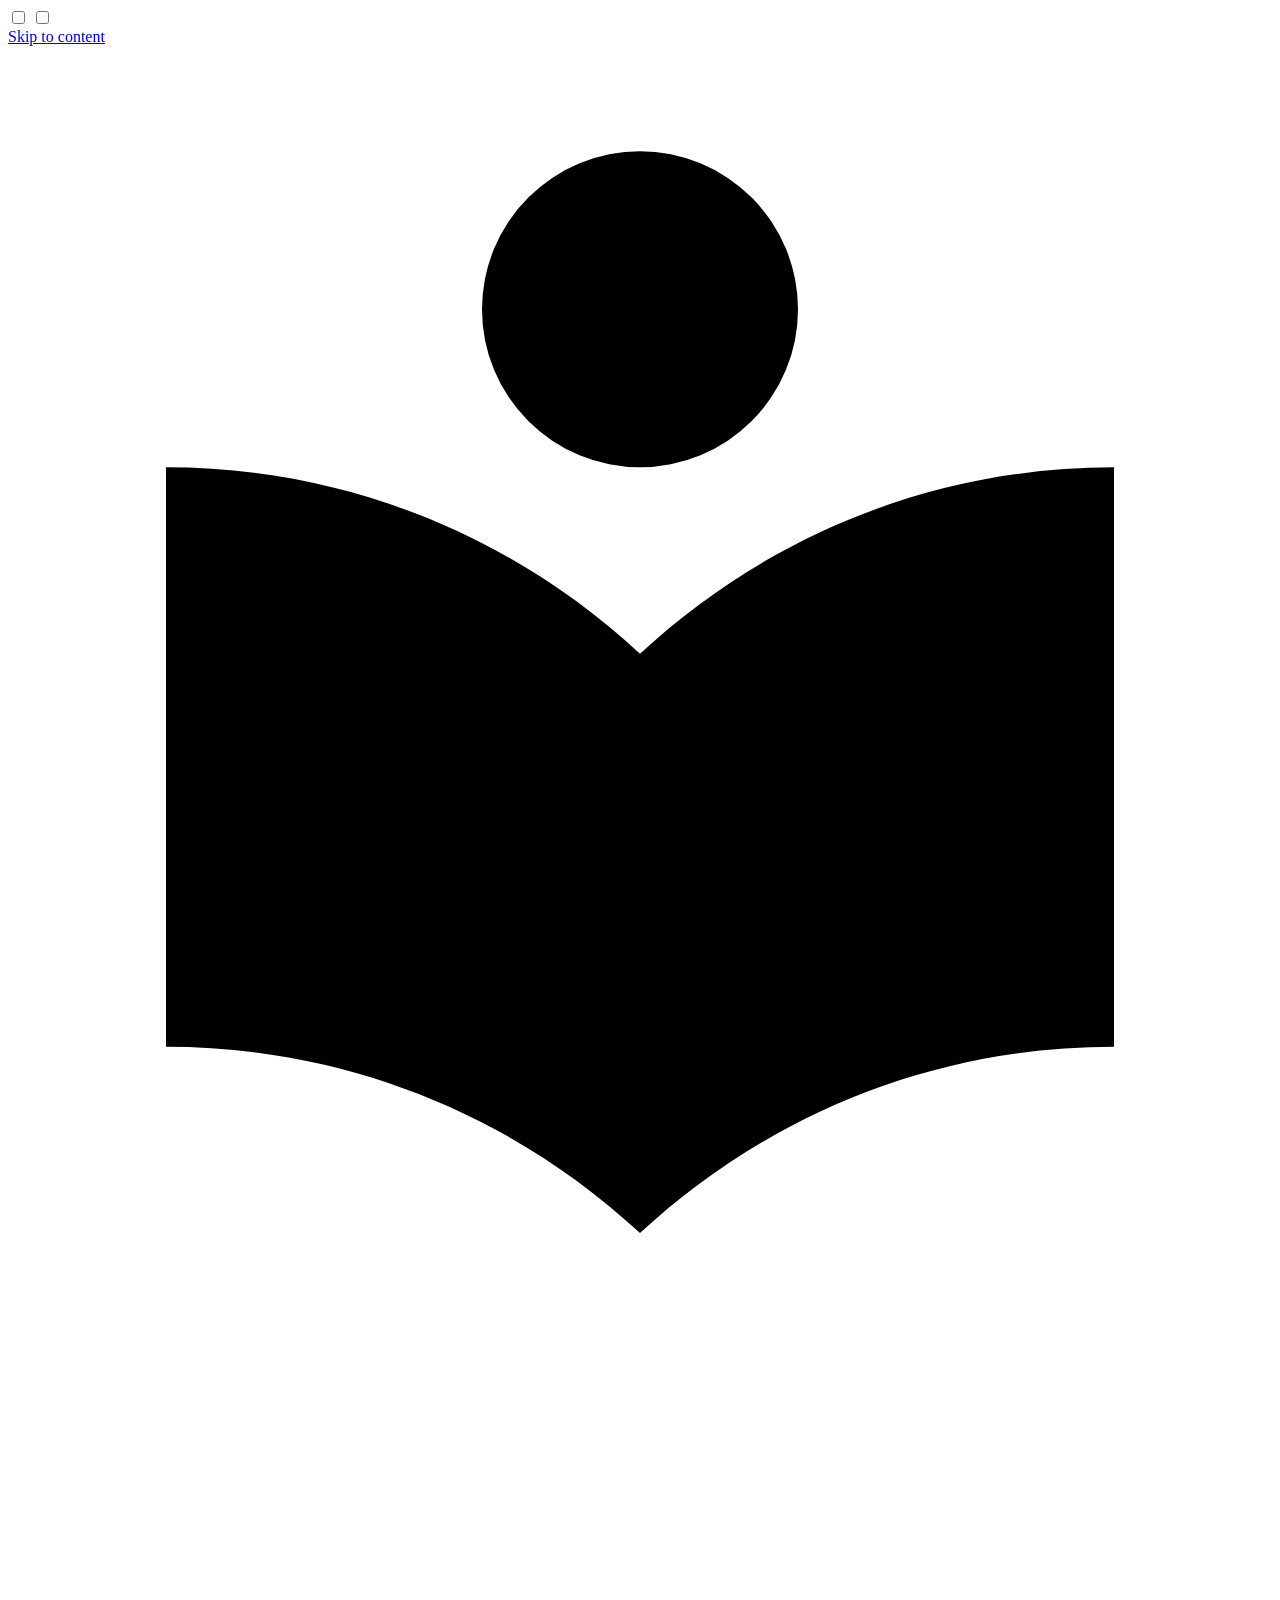
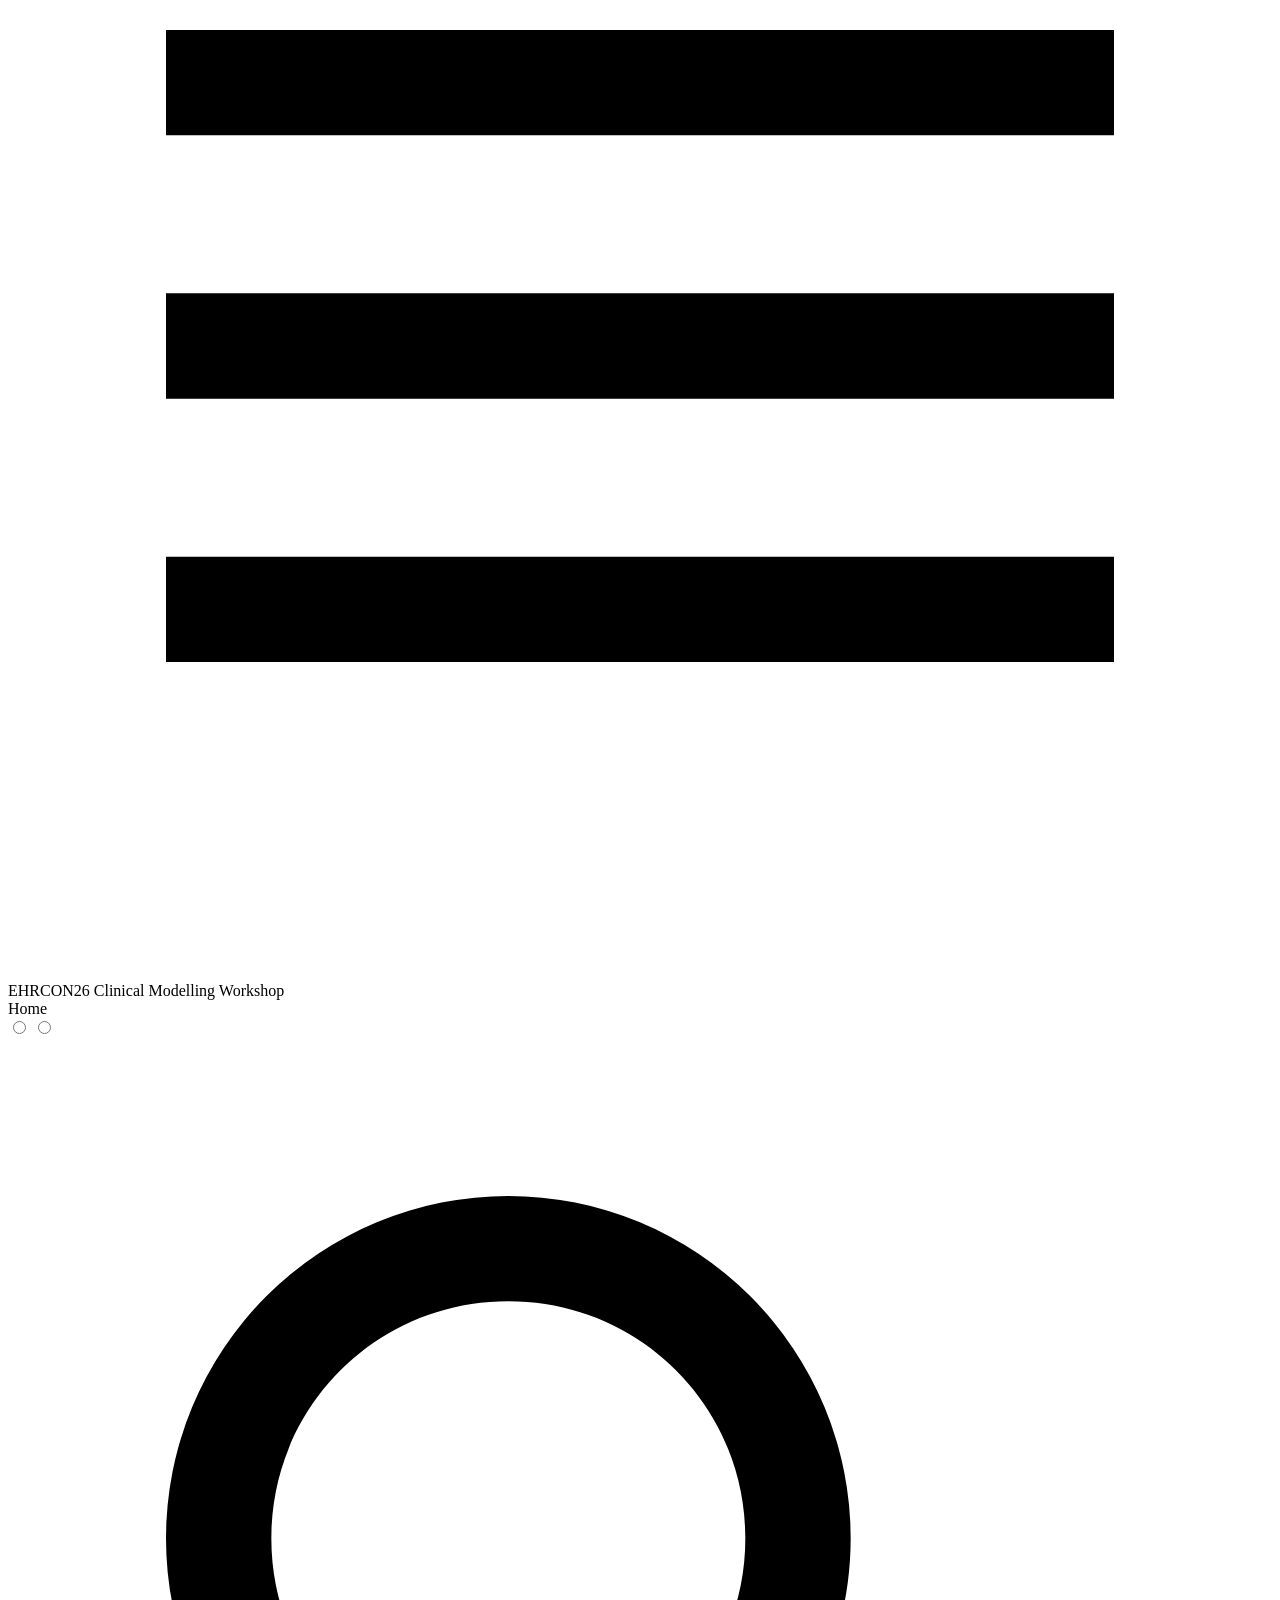
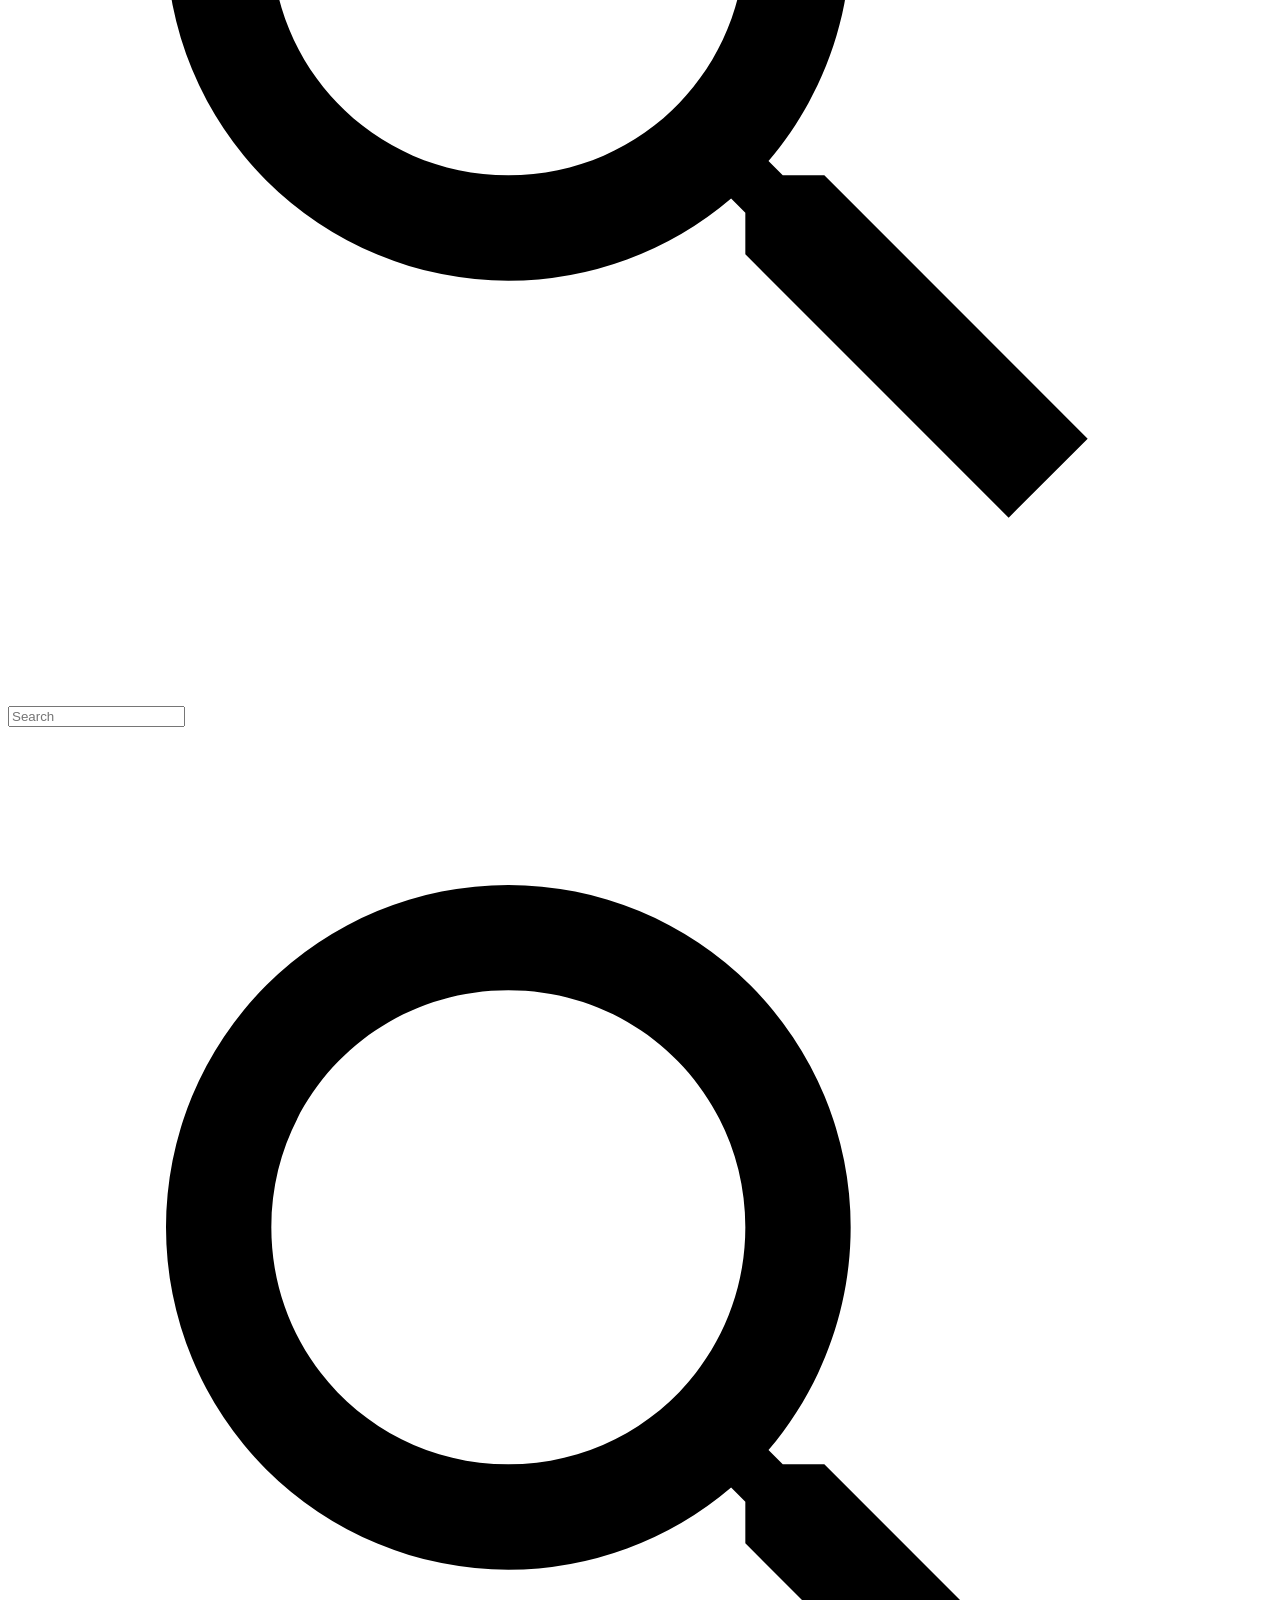
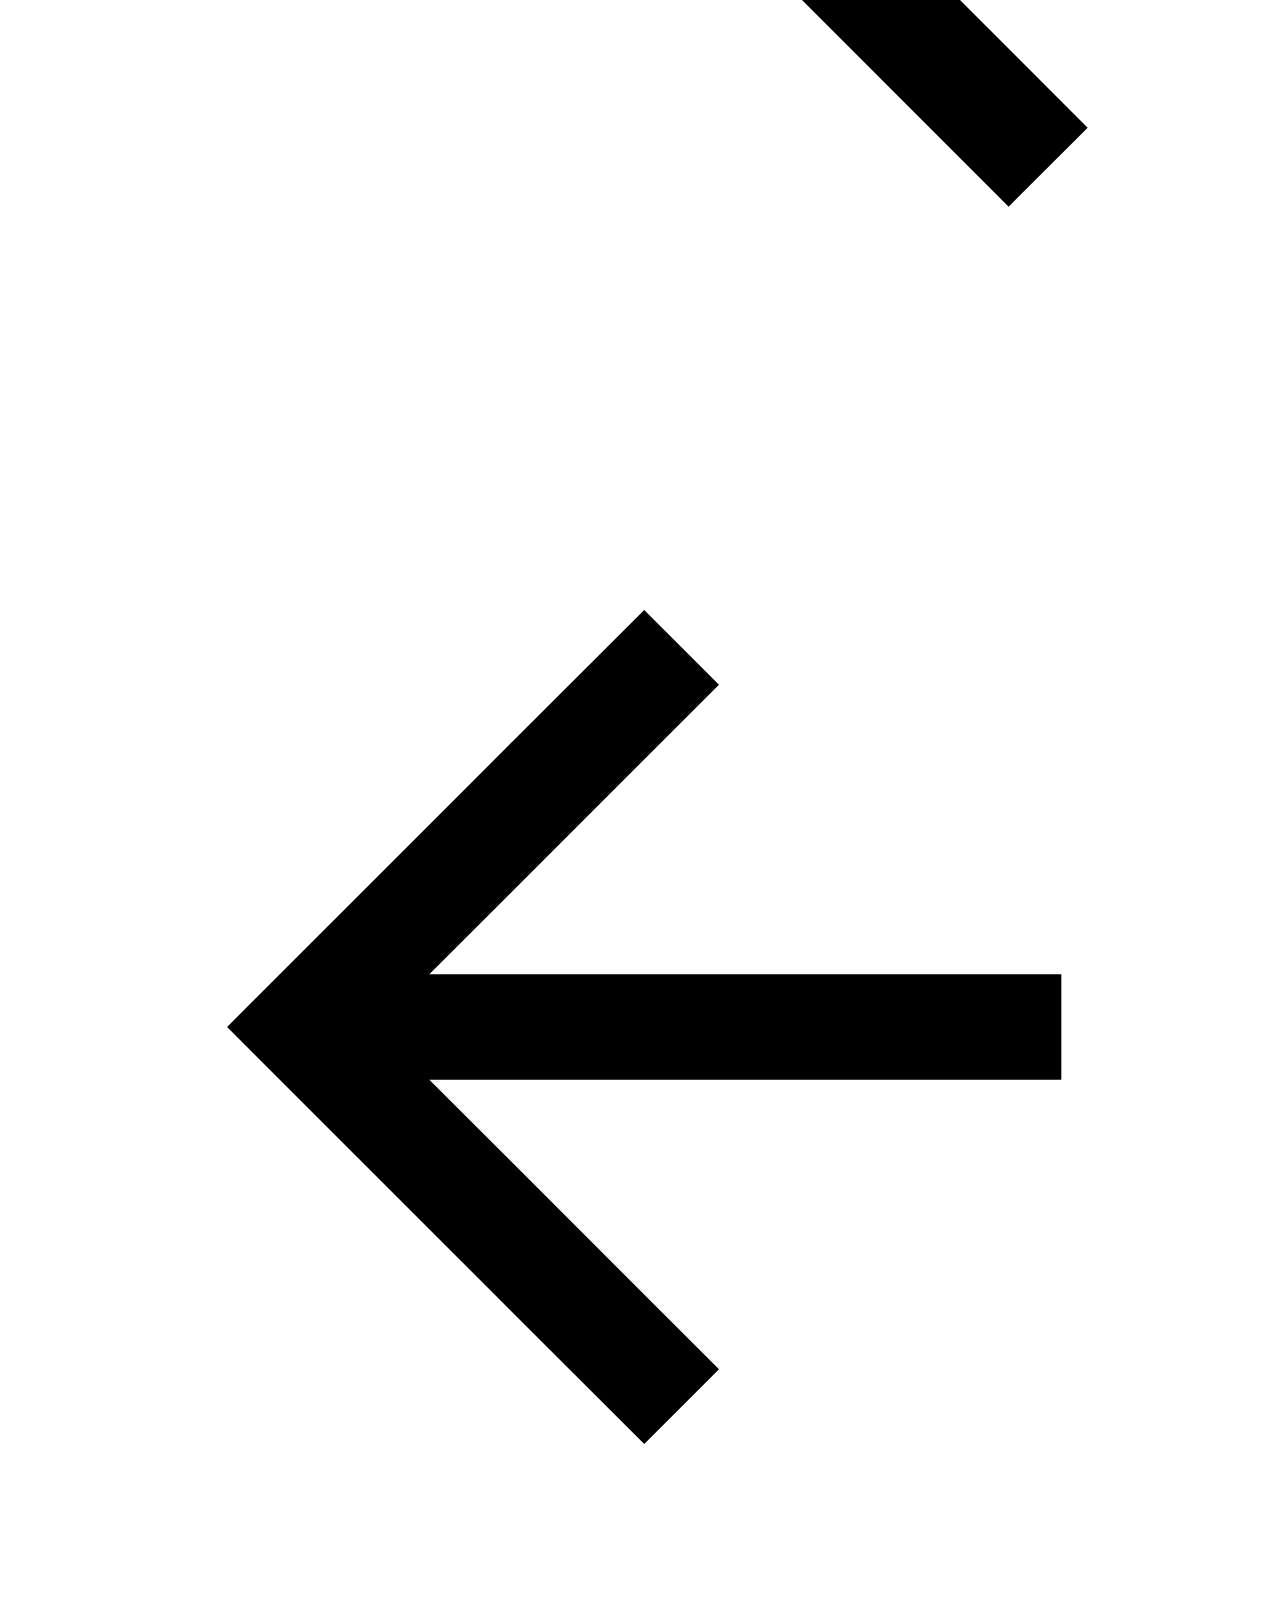
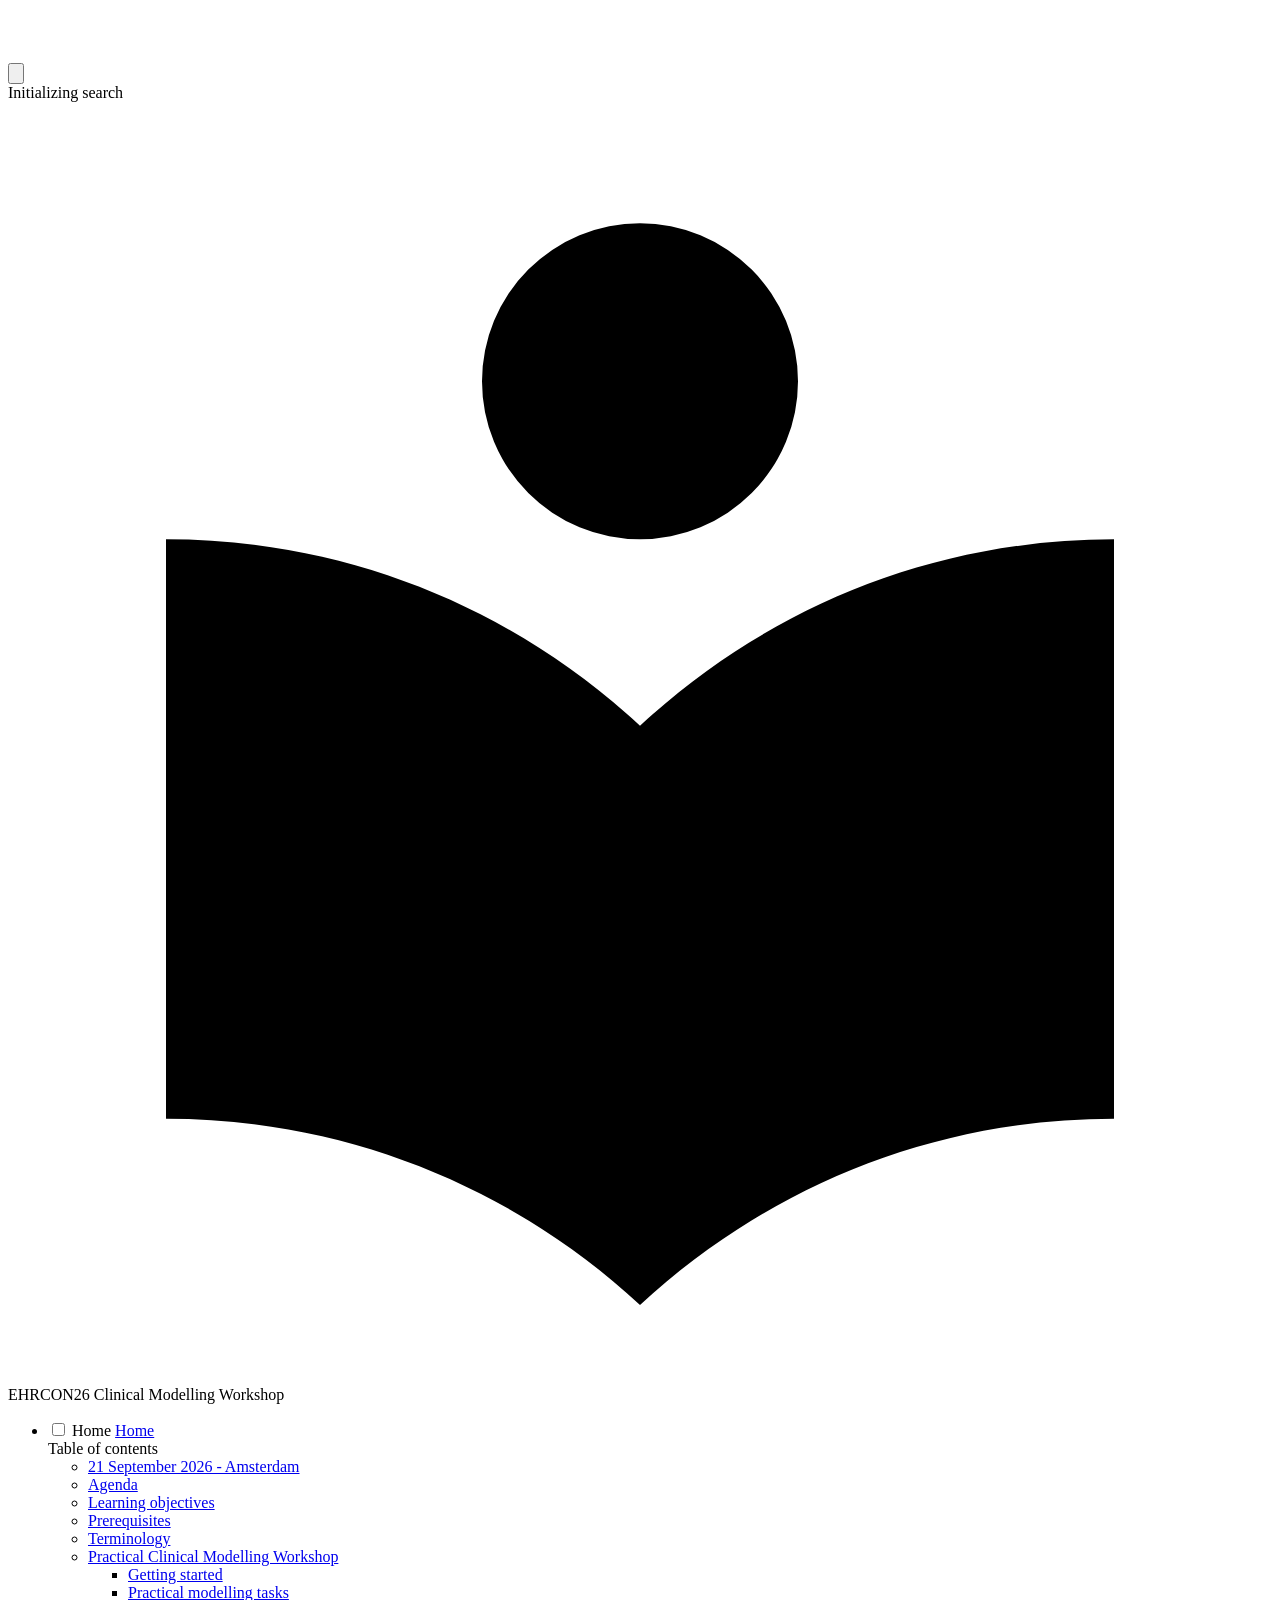
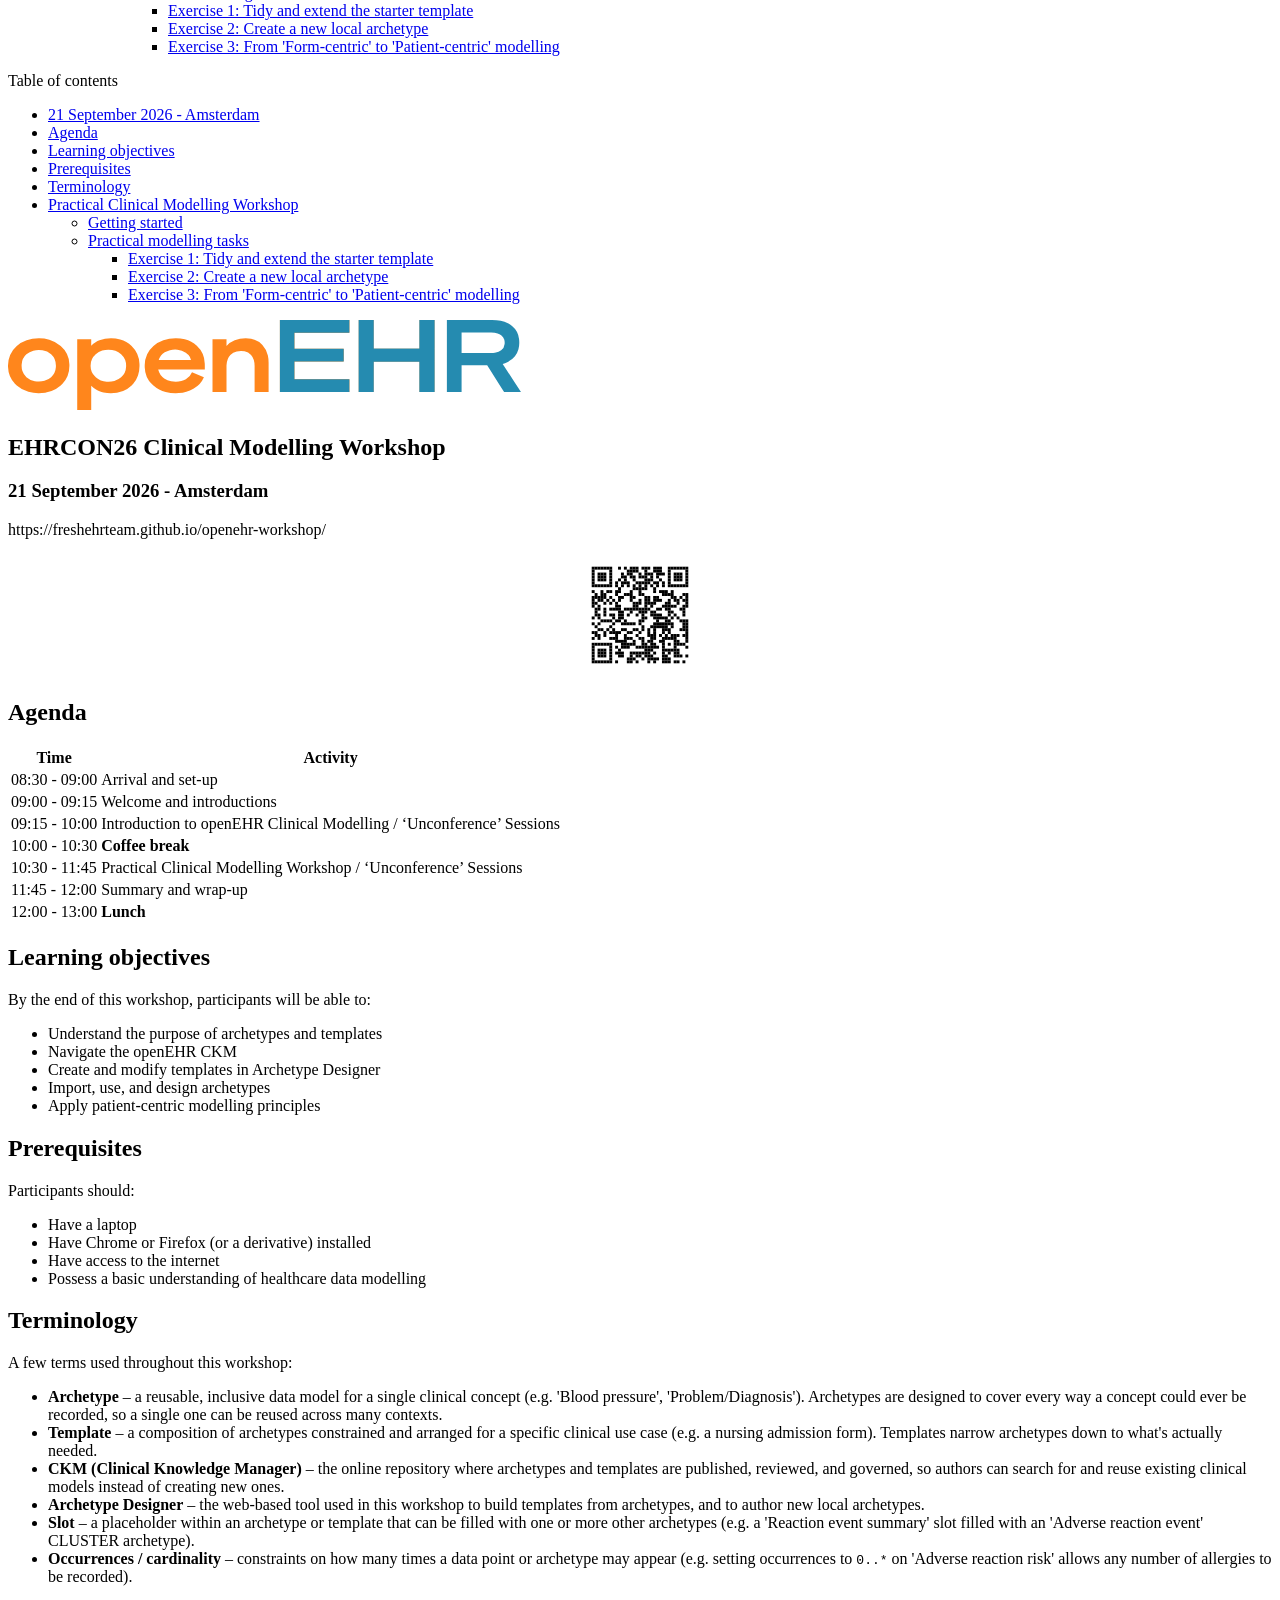
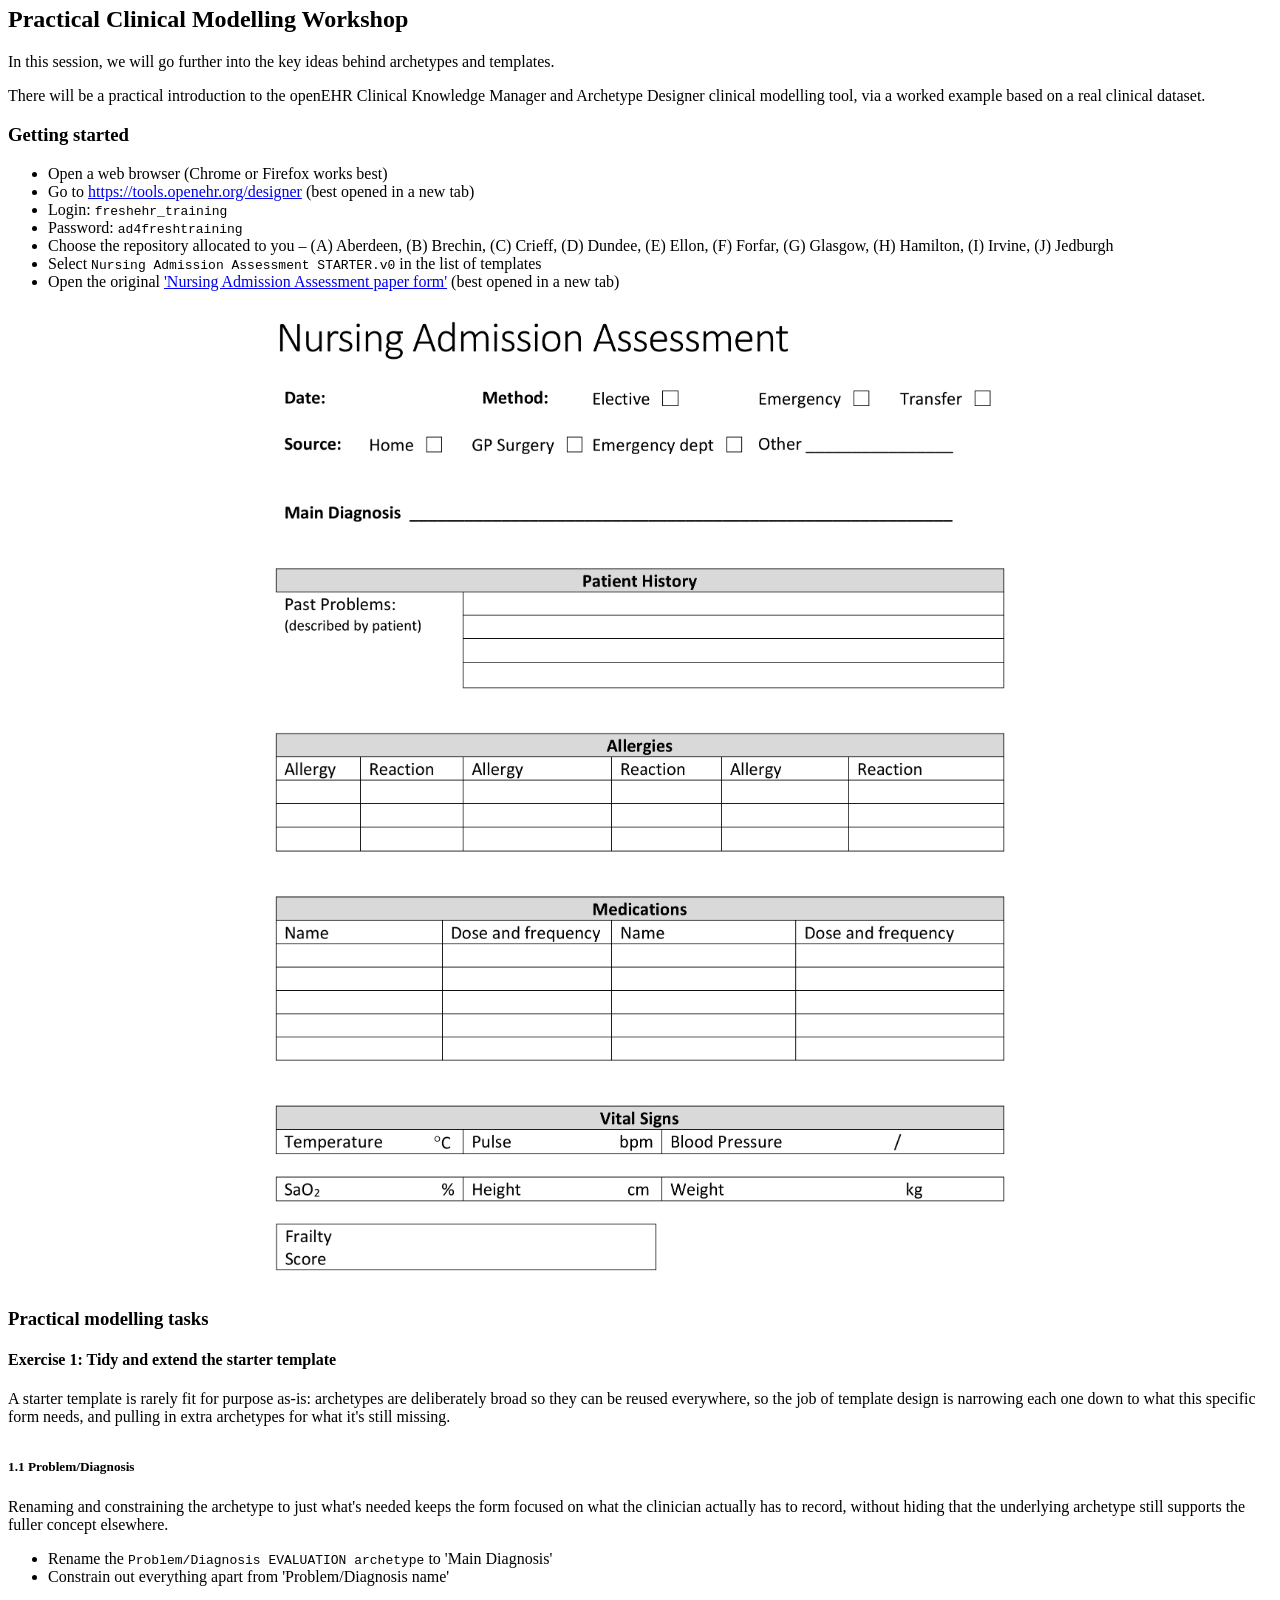
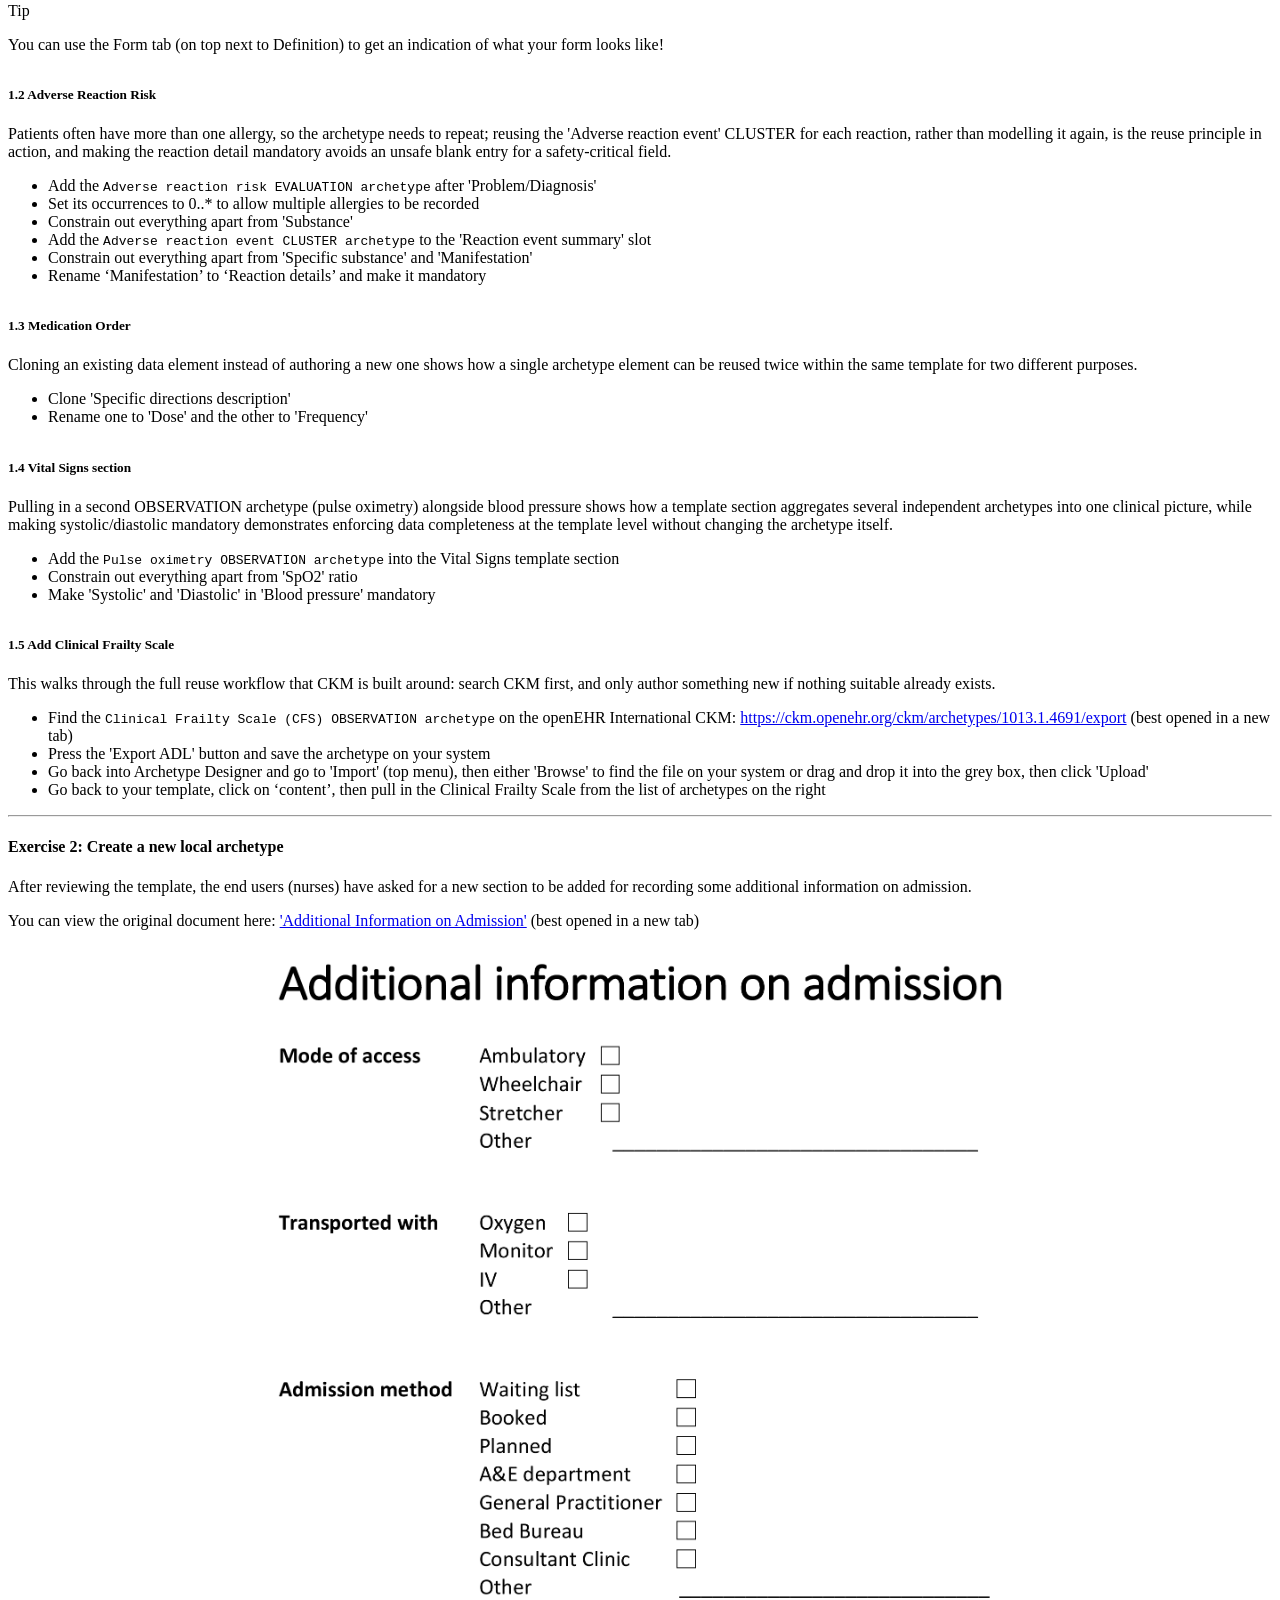
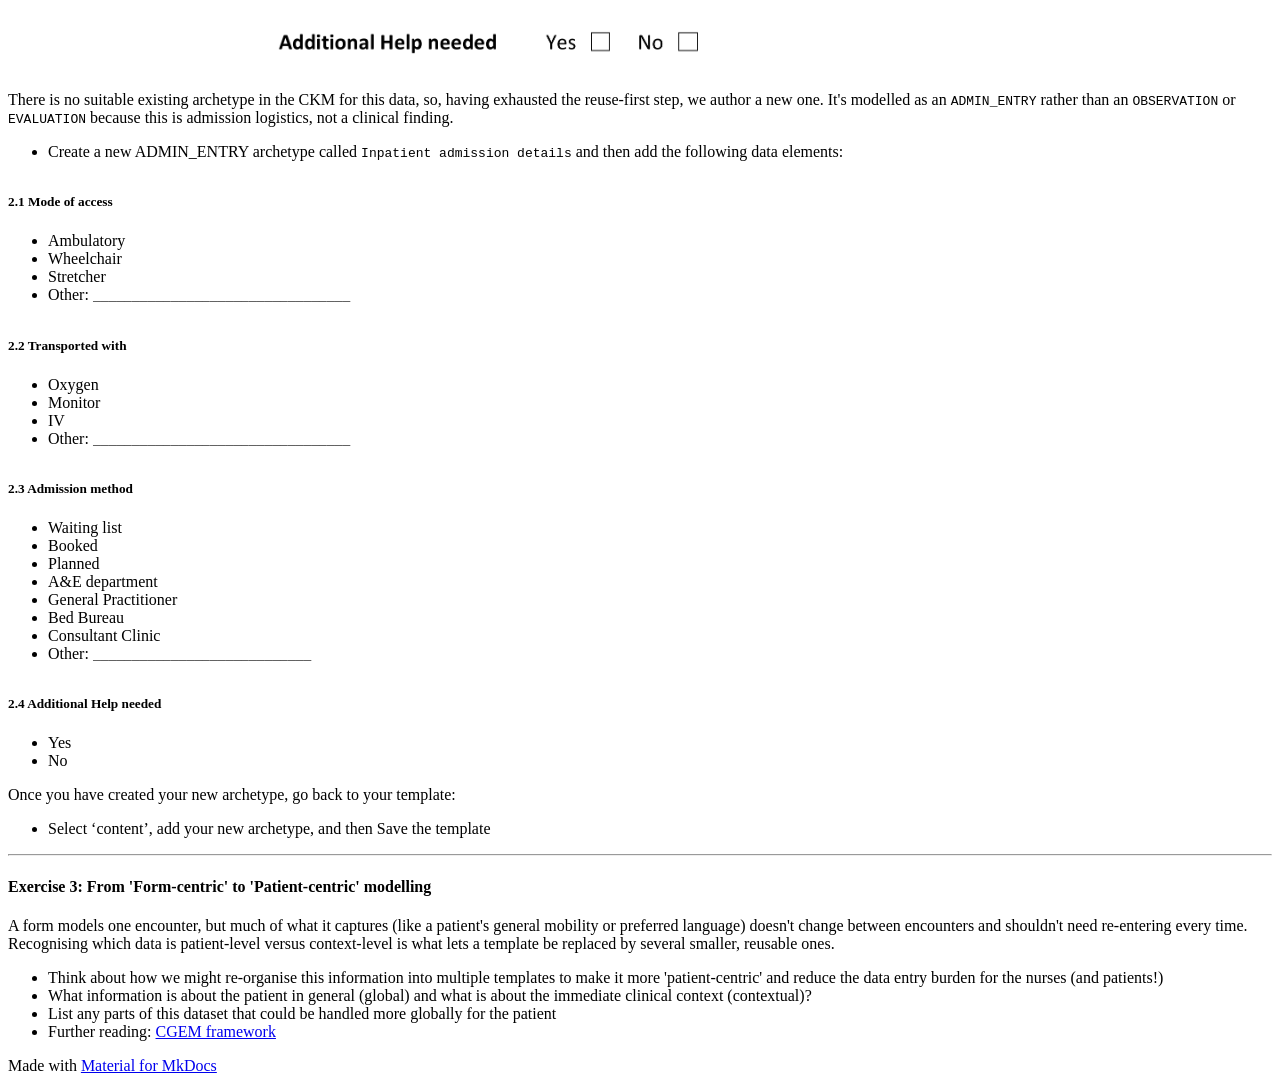
==== index.html @ 91fbf940 "Deployed 3e98eb9 with MkDocs version: 1.6.1" ====
<!doctype html>
<html lang="en" class="no-js">
  <head>
    
      <meta charset="utf-8">
      <meta name="viewport" content="width=device-width,initial-scale=1">
      
      
      
      
      
      
        
      
      
      <link rel="icon" href="assets/images/favicon.png">
      <meta name="generator" content="mkdocs-1.6.1, mkdocs-material-9.7.7">
    
    
      
        <title>EHRCON26 Clinical Modelling Workshop</title>
      
    
    
      <link rel="stylesheet" href="assets/stylesheets/main.ec1eaa64.min.css">
      
        
        <link rel="stylesheet" href="assets/stylesheets/palette.ab4e12ef.min.css">
      
      


    
    
      
    
    
      
        
        
        <link rel="preconnect" href="https://fonts.gstatic.com" crossorigin>
        <link rel="stylesheet" href="https://fonts.googleapis.com/css?family=Roboto:300,300i,400,400i,700,700i%7CRoboto+Mono:400,400i,700,700i&display=fallback">
        <style>:root{--md-text-font:"Roboto";--md-code-font:"Roboto Mono"}</style>
      
    
    
      <link rel="stylesheet" href="stylesheets/extra.css">
    
    <script>__md_scope=new URL(".",location),__md_hash=e=>[...e].reduce(((e,_)=>(e<<5)-e+_.charCodeAt(0)),0),__md_get=(e,_=localStorage,t=__md_scope)=>JSON.parse(_.getItem(t.pathname+"."+e)),__md_set=(e,_,t=localStorage,a=__md_scope)=>{try{t.setItem(a.pathname+"."+e,JSON.stringify(_))}catch(e){}}</script>
    
      

    
    
  </head>
  
  
    
    
      
    
    
    
    
    <body dir="ltr" data-md-color-scheme="default" data-md-color-primary="lightblue" data-md-color-accent="indigo">
  
    
    <input class="md-toggle" data-md-toggle="drawer" type="checkbox" id="__drawer" autocomplete="off">
    <input class="md-toggle" data-md-toggle="search" type="checkbox" id="__search" autocomplete="off">
    <label class="md-overlay" for="__drawer"></label>
    <div data-md-component="skip">
      
        
        <a href="#ehrcon26-clinical-modelling-workshop" class="md-skip">
          Skip to content
        </a>
      
    </div>
    <div data-md-component="announce">
      
    </div>
    
    
      

  

<header class="md-header md-header--shadow" data-md-component="header">
  <nav class="md-header__inner md-grid" aria-label="Header">
    <a href="." title="EHRCON26 Clinical Modelling Workshop" class="md-header__button md-logo" aria-label="EHRCON26 Clinical Modelling Workshop" data-md-component="logo">
      
  
  <svg xmlns="http://www.w3.org/2000/svg" viewBox="0 0 24 24"><path d="M12 8a3 3 0 0 0 3-3 3 3 0 0 0-3-3 3 3 0 0 0-3 3 3 3 0 0 0 3 3m0 3.54C9.64 9.35 6.5 8 3 8v11c3.5 0 6.64 1.35 9 3.54 2.36-2.19 5.5-3.54 9-3.54V8c-3.5 0-6.64 1.35-9 3.54"/></svg>

    </a>
    <label class="md-header__button md-icon" for="__drawer">
      
      <svg xmlns="http://www.w3.org/2000/svg" viewBox="0 0 24 24"><path d="M3 6h18v2H3zm0 5h18v2H3zm0 5h18v2H3z"/></svg>
    </label>
    <div class="md-header__title" data-md-component="header-title">
      <div class="md-header__ellipsis">
        <div class="md-header__topic">
          <span class="md-ellipsis">
            EHRCON26 Clinical Modelling Workshop
          </span>
        </div>
        <div class="md-header__topic" data-md-component="header-topic">
          <span class="md-ellipsis">
            
              Home
            
          </span>
        </div>
      </div>
    </div>
    
      
        <form class="md-header__option" data-md-component="palette">
  
    
    
    
    <input class="md-option" data-md-color-media="(prefers-color-scheme: light)" data-md-color-scheme="default" data-md-color-primary="lightblue" data-md-color-accent="indigo"  aria-label="Switch to dark mode"  type="radio" name="__palette" id="__palette_0">
    
      <label class="md-header__button md-icon" title="Switch to dark mode" for="__palette_1" hidden>
        <svg xmlns="http://www.w3.org/2000/svg" viewBox="0 0 24 24"><path d="M12 8a4 4 0 0 0-4 4 4 4 0 0 0 4 4 4 4 0 0 0 4-4 4 4 0 0 0-4-4m0 10a6 6 0 0 1-6-6 6 6 0 0 1 6-6 6 6 0 0 1 6 6 6 6 0 0 1-6 6m8-9.31V4h-4.69L12 .69 8.69 4H4v4.69L.69 12 4 15.31V20h4.69L12 23.31 15.31 20H20v-4.69L23.31 12z"/></svg>
      </label>
    
  
    
    
    
    <input class="md-option" data-md-color-media="(prefers-color-scheme: dark)" data-md-color-scheme="slate" data-md-color-primary="lightblue" data-md-color-accent="indigo"  aria-label="Switch to light mode"  type="radio" name="__palette" id="__palette_1">
    
      <label class="md-header__button md-icon" title="Switch to light mode" for="__palette_0" hidden>
        <svg xmlns="http://www.w3.org/2000/svg" viewBox="0 0 24 24"><path d="M12 18c-.89 0-1.74-.2-2.5-.55C11.56 16.5 13 14.42 13 12s-1.44-4.5-3.5-5.45C10.26 6.2 11.11 6 12 6a6 6 0 0 1 6 6 6 6 0 0 1-6 6m8-9.31V4h-4.69L12 .69 8.69 4H4v4.69L.69 12 4 15.31V20h4.69L12 23.31 15.31 20H20v-4.69L23.31 12z"/></svg>
      </label>
    
  
</form>
      
    
    
      <script>var palette=__md_get("__palette");if(palette&&palette.color){if("(prefers-color-scheme)"===palette.color.media){var media=matchMedia("(prefers-color-scheme: light)"),input=document.querySelector(media.matches?"[data-md-color-media='(prefers-color-scheme: light)']":"[data-md-color-media='(prefers-color-scheme: dark)']");palette.color.media=input.getAttribute("data-md-color-media"),palette.color.scheme=input.getAttribute("data-md-color-scheme"),palette.color.primary=input.getAttribute("data-md-color-primary"),palette.color.accent=input.getAttribute("data-md-color-accent")}for(var[key,value]of Object.entries(palette.color))document.body.setAttribute("data-md-color-"+key,value)}</script>
    
    
    
      
      
        <label class="md-header__button md-icon" for="__search">
          
          <svg xmlns="http://www.w3.org/2000/svg" viewBox="0 0 24 24"><path d="M9.5 3A6.5 6.5 0 0 1 16 9.5c0 1.61-.59 3.09-1.56 4.23l.27.27h.79l5 5-1.5 1.5-5-5v-.79l-.27-.27A6.52 6.52 0 0 1 9.5 16 6.5 6.5 0 0 1 3 9.5 6.5 6.5 0 0 1 9.5 3m0 2C7 5 5 7 5 9.5S7 14 9.5 14 14 12 14 9.5 12 5 9.5 5"/></svg>
        </label>
        <div class="md-search" data-md-component="search" role="dialog">
  <label class="md-search__overlay" for="__search"></label>
  <div class="md-search__inner" role="search">
    <form class="md-search__form" name="search">
      <input type="text" class="md-search__input" name="query" aria-label="Search" placeholder="Search" autocapitalize="off" autocorrect="off" autocomplete="off" spellcheck="false" data-md-component="search-query" required>
      <label class="md-search__icon md-icon" for="__search">
        
        <svg xmlns="http://www.w3.org/2000/svg" viewBox="0 0 24 24"><path d="M9.5 3A6.5 6.5 0 0 1 16 9.5c0 1.61-.59 3.09-1.56 4.23l.27.27h.79l5 5-1.5 1.5-5-5v-.79l-.27-.27A6.52 6.52 0 0 1 9.5 16 6.5 6.5 0 0 1 3 9.5 6.5 6.5 0 0 1 9.5 3m0 2C7 5 5 7 5 9.5S7 14 9.5 14 14 12 14 9.5 12 5 9.5 5"/></svg>
        
        <svg xmlns="http://www.w3.org/2000/svg" viewBox="0 0 24 24"><path d="M20 11v2H8l5.5 5.5-1.42 1.42L4.16 12l7.92-7.92L13.5 5.5 8 11z"/></svg>
      </label>
      <nav class="md-search__options" aria-label="Search">
        
        <button type="reset" class="md-search__icon md-icon" title="Clear" aria-label="Clear" tabindex="-1">
          
          <svg xmlns="http://www.w3.org/2000/svg" viewBox="0 0 24 24"><path d="M19 6.41 17.59 5 12 10.59 6.41 5 5 6.41 10.59 12 5 17.59 6.41 19 12 13.41 17.59 19 19 17.59 13.41 12z"/></svg>
        </button>
      </nav>
      
    </form>
    <div class="md-search__output">
      <div class="md-search__scrollwrap" tabindex="0" data-md-scrollfix>
        <div class="md-search-result" data-md-component="search-result">
          <div class="md-search-result__meta">
            Initializing search
          </div>
          <ol class="md-search-result__list" role="presentation"></ol>
        </div>
      </div>
    </div>
  </div>
</div>
      
    
    
  </nav>
  
</header>
    
    <div class="md-container" data-md-component="container">
      
      
        
          
        
      
      <main class="md-main" data-md-component="main">
        <div class="md-main__inner md-grid">
          
            
              
              <div class="md-sidebar md-sidebar--primary" data-md-component="sidebar" data-md-type="navigation" >
                <div class="md-sidebar__scrollwrap">
                  <div class="md-sidebar__inner">
                    



<nav class="md-nav md-nav--primary" aria-label="Navigation" data-md-level="0">
  <label class="md-nav__title" for="__drawer">
    <a href="." title="EHRCON26 Clinical Modelling Workshop" class="md-nav__button md-logo" aria-label="EHRCON26 Clinical Modelling Workshop" data-md-component="logo">
      
  
  <svg xmlns="http://www.w3.org/2000/svg" viewBox="0 0 24 24"><path d="M12 8a3 3 0 0 0 3-3 3 3 0 0 0-3-3 3 3 0 0 0-3 3 3 3 0 0 0 3 3m0 3.54C9.64 9.35 6.5 8 3 8v11c3.5 0 6.64 1.35 9 3.54 2.36-2.19 5.5-3.54 9-3.54V8c-3.5 0-6.64 1.35-9 3.54"/></svg>

    </a>
    EHRCON26 Clinical Modelling Workshop
  </label>
  
  <ul class="md-nav__list" data-md-scrollfix>
    
      
      
  
  
    
  
  
  
    <li class="md-nav__item md-nav__item--active">
      
      <input class="md-nav__toggle md-toggle" type="checkbox" id="__toc">
      
      
        
      
      
        <label class="md-nav__link md-nav__link--active" for="__toc">
          
  
  
  <span class="md-ellipsis">
    
  
    Home
  

    
  </span>
  
  

          <span class="md-nav__icon md-icon"></span>
        </label>
      
      <a href="." class="md-nav__link md-nav__link--active">
        
  
  
  <span class="md-ellipsis">
    
  
    Home
  

    
  </span>
  
  

      </a>
      
        

<nav class="md-nav md-nav--secondary" aria-label="Table of contents">
  
  
  
    
  
  
    <label class="md-nav__title" for="__toc">
      <span class="md-nav__icon md-icon"></span>
      Table of contents
    </label>
    <ul class="md-nav__list" data-md-component="toc" data-md-scrollfix>
      
        <li class="md-nav__item">
  <a href="#21-september-2026-amsterdam" class="md-nav__link">
    <span class="md-ellipsis">
      
        21 September 2026 - Amsterdam
      
    </span>
  </a>
  
</li>
      
        <li class="md-nav__item">
  <a href="#agenda" class="md-nav__link">
    <span class="md-ellipsis">
      
        Agenda
      
    </span>
  </a>
  
</li>
      
        <li class="md-nav__item">
  <a href="#learning-objectives" class="md-nav__link">
    <span class="md-ellipsis">
      
        Learning objectives
      
    </span>
  </a>
  
</li>
      
        <li class="md-nav__item">
  <a href="#prerequisites" class="md-nav__link">
    <span class="md-ellipsis">
      
        Prerequisites
      
    </span>
  </a>
  
</li>
      
        <li class="md-nav__item">
  <a href="#terminology" class="md-nav__link">
    <span class="md-ellipsis">
      
        Terminology
      
    </span>
  </a>
  
</li>
      
        <li class="md-nav__item">
  <a href="#practical-clinical-modelling-workshop" class="md-nav__link">
    <span class="md-ellipsis">
      
        Practical Clinical Modelling Workshop
      
    </span>
  </a>
  
    <nav class="md-nav" aria-label="Practical Clinical Modelling Workshop">
      <ul class="md-nav__list">
        
          <li class="md-nav__item">
  <a href="#getting-started" class="md-nav__link">
    <span class="md-ellipsis">
      
        Getting started
      
    </span>
  </a>
  
</li>
        
          <li class="md-nav__item">
  <a href="#practical-modelling-tasks" class="md-nav__link">
    <span class="md-ellipsis">
      
        Practical modelling tasks
      
    </span>
  </a>
  
    <nav class="md-nav" aria-label="Practical modelling tasks">
      <ul class="md-nav__list">
        
          <li class="md-nav__item">
  <a href="#exercise-1-tidy-and-extend-the-starter-template" class="md-nav__link">
    <span class="md-ellipsis">
      
        Exercise 1: Tidy and extend the starter template
      
    </span>
  </a>
  
</li>
        
          <li class="md-nav__item">
  <a href="#exercise-2-create-a-new-local-archetype" class="md-nav__link">
    <span class="md-ellipsis">
      
        Exercise 2: Create a new local archetype
      
    </span>
  </a>
  
</li>
        
          <li class="md-nav__item">
  <a href="#exercise-3-from-form-centric-to-patient-centric-modelling" class="md-nav__link">
    <span class="md-ellipsis">
      
        Exercise 3: From 'Form-centric' to 'Patient-centric' modelling
      
    </span>
  </a>
  
</li>
        
      </ul>
    </nav>
  
</li>
        
      </ul>
    </nav>
  
</li>
      
    </ul>
  
</nav>
      
    </li>
  

    
  </ul>
</nav>
                  </div>
                </div>
              </div>
            
            
              
              <div class="md-sidebar md-sidebar--secondary" data-md-component="sidebar" data-md-type="toc" >
                <div class="md-sidebar__scrollwrap">
                  <div class="md-sidebar__inner">
                    

<nav class="md-nav md-nav--secondary" aria-label="Table of contents">
  
  
  
    
  
  
    <label class="md-nav__title" for="__toc">
      <span class="md-nav__icon md-icon"></span>
      Table of contents
    </label>
    <ul class="md-nav__list" data-md-component="toc" data-md-scrollfix>
      
        <li class="md-nav__item">
  <a href="#21-september-2026-amsterdam" class="md-nav__link">
    <span class="md-ellipsis">
      
        21 September 2026 - Amsterdam
      
    </span>
  </a>
  
</li>
      
        <li class="md-nav__item">
  <a href="#agenda" class="md-nav__link">
    <span class="md-ellipsis">
      
        Agenda
      
    </span>
  </a>
  
</li>
      
        <li class="md-nav__item">
  <a href="#learning-objectives" class="md-nav__link">
    <span class="md-ellipsis">
      
        Learning objectives
      
    </span>
  </a>
  
</li>
      
        <li class="md-nav__item">
  <a href="#prerequisites" class="md-nav__link">
    <span class="md-ellipsis">
      
        Prerequisites
      
    </span>
  </a>
  
</li>
      
        <li class="md-nav__item">
  <a href="#terminology" class="md-nav__link">
    <span class="md-ellipsis">
      
        Terminology
      
    </span>
  </a>
  
</li>
      
        <li class="md-nav__item">
  <a href="#practical-clinical-modelling-workshop" class="md-nav__link">
    <span class="md-ellipsis">
      
        Practical Clinical Modelling Workshop
      
    </span>
  </a>
  
    <nav class="md-nav" aria-label="Practical Clinical Modelling Workshop">
      <ul class="md-nav__list">
        
          <li class="md-nav__item">
  <a href="#getting-started" class="md-nav__link">
    <span class="md-ellipsis">
      
        Getting started
      
    </span>
  </a>
  
</li>
        
          <li class="md-nav__item">
  <a href="#practical-modelling-tasks" class="md-nav__link">
    <span class="md-ellipsis">
      
        Practical modelling tasks
      
    </span>
  </a>
  
    <nav class="md-nav" aria-label="Practical modelling tasks">
      <ul class="md-nav__list">
        
          <li class="md-nav__item">
  <a href="#exercise-1-tidy-and-extend-the-starter-template" class="md-nav__link">
    <span class="md-ellipsis">
      
        Exercise 1: Tidy and extend the starter template
      
    </span>
  </a>
  
</li>
        
          <li class="md-nav__item">
  <a href="#exercise-2-create-a-new-local-archetype" class="md-nav__link">
    <span class="md-ellipsis">
      
        Exercise 2: Create a new local archetype
      
    </span>
  </a>
  
</li>
        
          <li class="md-nav__item">
  <a href="#exercise-3-from-form-centric-to-patient-centric-modelling" class="md-nav__link">
    <span class="md-ellipsis">
      
        Exercise 3: From 'Form-centric' to 'Patient-centric' modelling
      
    </span>
  </a>
  
</li>
        
      </ul>
    </nav>
  
</li>
        
      </ul>
    </nav>
  
</li>
      
    </ul>
  
</nav>
                  </div>
                </div>
              </div>
            
          
          
            <div class="md-content" data-md-component="content">
              
              <article class="md-content__inner md-typeset">
                
                  



<p><img alt="openEHR" src="images/openehr-logo.svg" /></p>
<h1 id="ehrcon26-clinical-modelling-workshop">EHRCON26 Clinical Modelling Workshop</h1>
<h3 id="21-september-2026-amsterdam">21 September 2026 - Amsterdam</h3>
<p>https://freshehrteam.github.io/openehr-workshop/</p>
<p align="center"><img src="images/qr-code.svg" alt="QR code linking to this site" width="120" /></p>

<h2 id="agenda">Agenda</h2>
<table>
<thead>
<tr>
<th>Time</th>
<th>Activity</th>
</tr>
</thead>
<tbody>
<tr>
<td>08:30 - 09:00</td>
<td>Arrival and set-up</td>
</tr>
<tr>
<td>09:00 - 09:15</td>
<td>Welcome and introductions</td>
</tr>
<tr>
<td>09:15 - 10:00</td>
<td>Introduction to openEHR Clinical Modelling / ‘Unconference’ Sessions</td>
</tr>
<tr>
<td>10:00 - 10:30</td>
<td><strong>Coffee break</strong></td>
</tr>
<tr>
<td>10:30 - 11:45</td>
<td>Practical Clinical Modelling Workshop / ‘Unconference’ Sessions</td>
</tr>
<tr>
<td>11:45 - 12:00</td>
<td>Summary and wrap-up</td>
</tr>
<tr>
<td>12:00 - 13:00</td>
<td><strong>Lunch</strong></td>
</tr>
</tbody>
</table>
<h2 id="learning-objectives">Learning objectives</h2>
<p>By the end of this workshop, participants will be able to:</p>
<ul>
<li>Understand the purpose of archetypes and templates</li>
<li>Navigate the openEHR CKM</li>
<li>Create and modify templates in Archetype Designer</li>
<li>Import, use, and design archetypes</li>
<li>Apply patient-centric modelling principles</li>
</ul>
<h2 id="prerequisites">Prerequisites</h2>
<p>Participants should:</p>
<ul>
<li>Have a laptop</li>
<li>Have Chrome or Firefox (or a derivative) installed</li>
<li>Have access to the internet</li>
<li>Possess a basic understanding of healthcare data modelling</li>
</ul>
<h2 id="terminology">Terminology</h2>
<p>A few terms used throughout this workshop:</p>
<ul>
<li><strong>Archetype</strong> – a reusable, inclusive data model for a single clinical concept (e.g. 'Blood pressure', 'Problem/Diagnosis'). Archetypes are designed to cover every way a concept could ever be recorded, so a single one can be reused across many contexts.</li>
<li><strong>Template</strong> – a composition of archetypes constrained and arranged for a specific clinical use case (e.g. a nursing admission form). Templates narrow archetypes down to what's actually needed.</li>
<li><strong>CKM (Clinical Knowledge Manager)</strong> – the online repository where archetypes and templates are published, reviewed, and governed, so authors can search for and reuse existing clinical models instead of creating new ones.</li>
<li><strong>Archetype Designer</strong> – the web-based tool used in this workshop to build templates from archetypes, and to author new local archetypes.</li>
<li><strong>Slot</strong> – a placeholder within an archetype or template that can be filled with one or more other archetypes (e.g. a 'Reaction event summary' slot filled with an 'Adverse reaction event' CLUSTER archetype).</li>
<li><strong>Occurrences / cardinality</strong> – constraints on how many times a data point or archetype may appear (e.g. setting occurrences to <code>0..*</code> on 'Adverse reaction risk' allows any number of allergies to be recorded).</li>
</ul>
<h2 id="practical-clinical-modelling-workshop">Practical Clinical Modelling Workshop</h2>
<p>In this session, we will go further into the key ideas behind archetypes and templates.</p>
<p>There will be a practical introduction to the openEHR Clinical Knowledge Manager and Archetype Designer clinical modelling tool, via a worked example based on a real clinical dataset.</p>
<h3 id="getting-started">Getting started</h3>
<ul>
<li>Open a web browser (Chrome or Firefox works best)</li>
<li>Go to <a href="https://tools.openehr.org/designer/">https://tools.openehr.org/designer</a> (best opened in a new tab)</li>
<li>Login: <code>freshehr_training</code></li>
<li>Password: <code>ad4freshtraining</code></li>
<li>Choose the repository allocated to you – (A) Aberdeen, (B) Brechin, (C) Crieff, (D) Dundee, (E) Ellon, (F) Forfar, (G) Glasgow, (H) Hamilton, (I) Irvine, (J) Jedburgh</li>
<li>Select <code>Nursing Admission Assessment STARTER.v0</code> in the list of templates</li>
<li>Open the original <a href="Nursing%20Admission%20Assessment.pdf">'Nursing Admission Assessment paper form'</a> (best opened in a new tab)</li>
</ul>
<p align="center"><img src="images/nursing-admission.png" alt="Nursing Admission Assessment paper form" width="60%" /></p>

<h3 id="practical-modelling-tasks">Practical modelling tasks</h3>
<h4 id="exercise-1-tidy-and-extend-the-starter-template">Exercise 1: Tidy and extend the starter template</h4>
<p>A starter template is rarely fit for purpose as-is: archetypes are deliberately broad so they can be reused everywhere, so the job of template design is narrowing each one down to what this specific form needs, and pulling in extra archetypes for what it's still missing.</p>
<h5 id="11-problemdiagnosis">1.1 Problem/Diagnosis</h5>
<p>Renaming and constraining the archetype to just what's needed keeps the form focused on what the clinician actually has to record, without hiding that the underlying archetype still supports the fuller concept elsewhere.</p>
<ul>
<li>Rename the <code>Problem/Diagnosis EVALUATION archetype</code> to 'Main Diagnosis'</li>
<li>Constrain out everything apart from 'Problem/Diagnosis name'</li>
</ul>
<div class="admonition tip">
<p class="admonition-title">Tip</p>
<p>You can use the Form tab (on top next to Definition) to get an indication of what your form looks like!</p>
</div>
<h5 id="12-adverse-reaction-risk">1.2 Adverse Reaction Risk</h5>
<p>Patients often have more than one allergy, so the archetype needs to repeat; reusing the 'Adverse reaction event' CLUSTER for each reaction, rather than modelling it again, is the reuse principle in action, and making the reaction detail mandatory avoids an unsafe blank entry for a safety-critical field.</p>
<ul>
<li>Add the <code>Adverse reaction risk EVALUATION archetype</code> after 'Problem/Diagnosis'</li>
<li>Set its occurrences to 0..* to allow multiple allergies to be recorded</li>
<li>Constrain out everything apart from 'Substance'</li>
<li>Add the <code>Adverse reaction event CLUSTER archetype</code> to the 'Reaction event summary' slot</li>
<li>Constrain out everything apart from 'Specific substance' and 'Manifestation'</li>
<li>Rename ‘Manifestation’ to ‘Reaction details’ and make it mandatory</li>
</ul>
<h5 id="13-medication-order">1.3 Medication Order</h5>
<p>Cloning an existing data element instead of authoring a new one shows how a single archetype element can be reused twice within the same template for two different purposes.</p>
<ul>
<li>Clone 'Specific directions description'</li>
<li>Rename one to 'Dose' and the other to 'Frequency'</li>
</ul>
<h5 id="14-vital-signs-section">1.4 Vital Signs section</h5>
<p>Pulling in a second OBSERVATION archetype (pulse oximetry) alongside blood pressure shows how a template section aggregates several independent archetypes into one clinical picture, while making systolic/diastolic mandatory demonstrates enforcing data completeness at the template level without changing the archetype itself.</p>
<ul>
<li>Add the <code>Pulse oximetry OBSERVATION archetype</code> into the Vital Signs template section</li>
<li>Constrain out everything apart from 'SpO2' ratio</li>
<li>Make 'Systolic' and 'Diastolic' in 'Blood pressure' mandatory</li>
</ul>
<h5 id="15-add-clinical-frailty-scale">1.5 Add Clinical Frailty Scale</h5>
<p>This walks through the full reuse workflow that CKM is built around: search CKM first, and only author something new if nothing suitable already exists.</p>
<ul>
<li>Find the <code>Clinical Frailty Scale (CFS) OBSERVATION archetype</code> on the openEHR International CKM: <a href="https://ckm.openehr.org/ckm/archetypes/1013.1.4691/export">https://ckm.openehr.org/ckm/archetypes/1013.1.4691/export</a> (best opened in a new tab)</li>
<li>Press the 'Export ADL' button and save the archetype on your system</li>
<li>Go back into Archetype Designer and go to 'Import' (top menu), then either 'Browse' to find the file on your system or drag and drop it into the grey box, then click 'Upload'</li>
<li>Go back to your template, click on ‘content’, then pull in the Clinical Frailty Scale from the list of archetypes on the right</li>
</ul>
<hr />
<h4 id="exercise-2-create-a-new-local-archetype">Exercise 2: Create a new local archetype</h4>
<p>After reviewing the template, the end users (nurses) have asked for a new section to be added for recording some additional information on admission.</p>
<p>You can view the original document here: <a href="Additional%20information%20on%20admission.pdf">'Additional Information on Admission'</a> (best opened in a new tab)</p>
<p align="center"><img src="images/additional-info.png" alt="Additional information on admission paper form" width="60%" /></p>

<p>There is no suitable existing archetype in the CKM for this data, so, having exhausted the reuse-first step, we author a new one. It's modelled as an <code>ADMIN_ENTRY</code> rather than an <code>OBSERVATION</code> or <code>EVALUATION</code> because this is admission logistics, not a clinical finding.</p>
<ul>
<li>Create a new ADMIN_ENTRY archetype called <code>Inpatient admission details</code> and then add the following data elements:</li>
</ul>
<h5 id="21-mode-of-access">2.1 Mode of access</h5>
<ul>
<li>Ambulatory</li>
<li>Wheelchair</li>
<li>Stretcher</li>
<li>Other: <code>_________________________________</code></li>
</ul>
<h5 id="22-transported-with">2.2 Transported with</h5>
<ul>
<li>Oxygen</li>
<li>Monitor</li>
<li>IV</li>
<li>Other: <code>_________________________________</code></li>
</ul>
<h5 id="23-admission-method">2.3 Admission method</h5>
<ul>
<li>Waiting list</li>
<li>Booked</li>
<li>Planned</li>
<li>A&amp;E department</li>
<li>General Practitioner</li>
<li>Bed Bureau</li>
<li>Consultant Clinic</li>
<li>Other: <code>____________________________</code></li>
</ul>
<h5 id="24-additional-help-needed">2.4 Additional Help needed</h5>
<ul>
<li>Yes</li>
<li>No</li>
</ul>
<p>Once you have created your new archetype, go back to your template:</p>
<ul>
<li>Select ‘content’, add your new archetype, and then Save the template</li>
</ul>
<hr />
<h4 id="exercise-3-from-form-centric-to-patient-centric-modelling">Exercise 3: From 'Form-centric' to 'Patient-centric' modelling</h4>
<p>A form models one encounter, but much of what it captures (like a patient's general mobility or preferred language) doesn't change between encounters and shouldn't need re-entering every time. Recognising which data is patient-level versus context-level is what lets a template be replaced by several smaller, reusable ones.</p>
<ul>
<li>Think about how we might re-organise this information into multiple templates to make it more 'patient-centric' and reduce the data entry burden for the nurses (and patients!)</li>
<li>What information is about the patient in general (global) and what is about the immediate clinical context (contextual)?</li>
<li>List any parts of this dataset that could be handled more globally for the patient</li>
<li>Further reading: <a href="https://freshehr.notion.site/Introduction-to-the-CGEM-Framework-115ed58514b344da825c3b42c372aff2?pvs=74">CGEM framework</a></li>
</ul>












                
              </article>
            </div>
          
          
<script>var target=document.getElementById(location.hash.slice(1));target&&target.name&&(target.checked=target.name.startsWith("__tabbed_"))</script>
        </div>
        
      </main>
      
        <footer class="md-footer">
  
  <div class="md-footer-meta md-typeset">
    <div class="md-footer-meta__inner md-grid">
      <div class="md-copyright">
  
  
    Made with
    <a href="https://squidfunk.github.io/mkdocs-material/" target="_blank" rel="noopener">
      Material for MkDocs
    </a>
  
</div>
      
    </div>
  </div>
</footer>
      
    </div>
    <div class="md-dialog" data-md-component="dialog">
      <div class="md-dialog__inner md-typeset"></div>
    </div>
    
    
    
      
      
      <script id="__config" type="application/json">{"annotate": null, "base": ".", "features": [], "search": "assets/javascripts/workers/search.2c215733.min.js", "tags": null, "translations": {"clipboard.copied": "Copied to clipboard", "clipboard.copy": "Copy to clipboard", "search.result.more.one": "1 more on this page", "search.result.more.other": "# more on this page", "search.result.none": "No matching documents", "search.result.one": "1 matching document", "search.result.other": "# matching documents", "search.result.placeholder": "Type to start searching", "search.result.term.missing": "Missing", "select.version": "Select version"}, "version": null}</script>
    
    
      <script src="assets/javascripts/bundle.d7400e89.min.js"></script>
      
    
  </body>
</html>
---- assets/stylesheets/main.ec1eaa64.min.css ----
@charset "UTF-8";html{-webkit-text-size-adjust:none;-moz-text-size-adjust:none;text-size-adjust:none;box-sizing:border-box}*,:after,:before{box-sizing:inherit}@media (prefers-reduced-motion){*,:after,:before{transition:none!important}}body{margin:0}a,button,input,label{-webkit-tap-highlight-color:transparent}a{color:inherit;text-decoration:none}hr{border:0;box-sizing:initial;display:block;height:.05rem;overflow:visible;padding:0}small{font-size:80%}sub,sup{line-height:1em}img{border-style:none}table{border-collapse:initial;border-spacing:0}td,th{font-weight:400;vertical-align:top}button{background:#0000;border:0;font-family:inherit;font-size:inherit;margin:0;padding:0}input{border:0;outline:none}:root{--md-primary-fg-color:#4051b5;--md-primary-fg-color--light:#5d6cc0;--md-primary-fg-color--dark:#303fa1;--md-primary-bg-color:#fff;--md-primary-bg-color--light:#ffffffb3;--md-accent-fg-color:#526cfe;--md-accent-fg-color--transparent:#526cfe1a;--md-accent-bg-color:#fff;--md-accent-bg-color--light:#ffffffb3}[data-md-color-scheme=default]{color-scheme:light}[data-md-color-scheme=default] img[src$="#gh-dark-mode-only"],[data-md-color-scheme=default] img[src$="#only-dark"]{display:none}:root,[data-md-color-scheme=default]{--md-hue:225deg;--md-default-fg-color:#000000de;--md-default-fg-color--light:#0000008a;--md-default-fg-color--lighter:#00000052;--md-default-fg-color--lightest:#00000012;--md-default-bg-color:#fff;--md-default-bg-color--light:#ffffffb3;--md-default-bg-color--lighter:#ffffff4d;--md-default-bg-color--lightest:#ffffff1f;--md-code-fg-color:#36464e;--md-code-bg-color:#f5f5f5;--md-code-bg-color--light:#f5f5f5b3;--md-code-bg-color--lighter:#f5f5f54d;--md-code-hl-color:#4287ff;--md-code-hl-color--light:#4287ff1a;--md-code-hl-number-color:#d52a2a;--md-code-hl-special-color:#db1457;--md-code-hl-function-color:#a846b9;--md-code-hl-constant-color:#6e59d9;--md-code-hl-keyword-color:#3f6ec6;--md-code-hl-string-color:#1c7d4d;--md-code-hl-name-color:var(--md-code-fg-color);--md-code-hl-operator-color:var(--md-default-fg-color--light);--md-code-hl-punctuation-color:var(--md-default-fg-color--light);--md-code-hl-comment-color:var(--md-default-fg-color--light);--md-code-hl-generic-color:var(--md-default-fg-color--light);--md-code-hl-variable-color:var(--md-default-fg-color--light);--md-typeset-color:var(--md-default-fg-color);--md-typeset-a-color:var(--md-primary-fg-color);--md-typeset-del-color:#f5503d26;--md-typeset-ins-color:#0bd57026;--md-typeset-kbd-color:#fafafa;--md-typeset-kbd-accent-color:#fff;--md-typeset-kbd-border-color:#b8b8b8;--md-typeset-mark-color:#ffff0080;--md-typeset-table-color:#0000001f;--md-typeset-table-color--light:rgba(0,0,0,.035);--md-admonition-fg-color:var(--md-default-fg-color);--md-admonition-bg-color:var(--md-default-bg-color);--md-warning-fg-color:#000000de;--md-warning-bg-color:#ff9;--md-footer-fg-color:#fff;--md-footer-fg-color--light:#ffffffb3;--md-footer-fg-color--lighter:#ffffff73;--md-footer-bg-color:#000000de;--md-footer-bg-color--dark:#00000052;--md-shadow-z1:0 0.2rem 0.5rem #0000000d,0 0 0.05rem #0000001a;--md-shadow-z2:0 0.2rem 0.5rem #0000001a,0 0 0.05rem #00000040;--md-shadow-z3:0 0.2rem 0.5rem #0003,0 0 0.05rem #00000059}.md-icon svg{fill:currentcolor;display:block;height:1.2rem;width:1.2rem}body{-webkit-font-smoothing:antialiased;-moz-osx-font-smoothing:grayscale;--md-text-font-family:var(--md-text-font,_),-apple-system,BlinkMacSystemFont,Helvetica,Arial,sans-serif;--md-code-font-family:var(--md-code-font,_),SFMono-Regular,Consolas,Menlo,monospace}aside,body,input{font-feature-settings:"kern","liga";color:var(--md-typeset-color);font-family:var(--md-text-font-family)}code,kbd,pre{font-feature-settings:"kern";font-family:var(--md-code-font-family)}:root{--md-typeset-table-sort-icon:url('data:image/svg+xml;charset=utf-8,<svg xmlns="http://www.w3.org/2000/svg" viewBox="0 0 24 24"><path d="m18 21-4-4h3V7h-3l4-4 4 4h-3v10h3M2 19v-2h10v2M2 13v-2h7v2M2 7V5h4v2z"/></svg>');--md-typeset-table-sort-icon--asc:url('data:image/svg+xml;charset=utf-8,<svg xmlns="http://www.w3.org/2000/svg" viewBox="0 0 24 24"><path d="M19 17h3l-4 4-4-4h3V3h2M2 17h10v2H2M6 5v2H2V5m0 6h7v2H2z"/></svg>');--md-typeset-table-sort-icon--desc:url('data:image/svg+xml;charset=utf-8,<svg xmlns="http://www.w3.org/2000/svg" viewBox="0 0 24 24"><path d="M19 7h3l-4-4-4 4h3v14h2M2 17h10v2H2M6 5v2H2V5m0 6h7v2H2z"/></svg>')}.md-typeset{-webkit-print-color-adjust:exact;color-adjust:exact;font-size:.8rem;line-height:1.6;overflow-wrap:break-word}@media print{.md-typeset{font-size:.68rem}}.md-typeset blockquote,.md-typeset dl,.md-typeset figure,.md-typeset ol,.md-typeset pre,.md-typeset ul{margin-bottom:1em;margin-top:1em}.md-typeset h1{color:var(--md-default-fg-color--light);font-size:2em;line-height:1.3;margin:0 0 1.25em}.md-typeset h1,.md-typeset h2{font-weight:300;letter-spacing:-.01em}.md-typeset h2{font-size:1.5625em;line-height:1.4;margin:1.6em 0 .64em}.md-typeset h3{font-size:1.25em;font-weight:400;letter-spacing:-.01em;line-height:1.5;margin:1.6em 0 .8em}.md-typeset h2+h3{margin-top:.8em}.md-typeset h4{font-weight:700;letter-spacing:-.01em;margin:1em 0}.md-typeset h5,.md-typeset h6{color:var(--md-default-fg-color--light);font-size:.8em;font-weight:700;letter-spacing:-.01em;margin:1.25em 0}.md-typeset h5{text-transform:uppercase}.md-typeset h5 code{text-transform:none}.md-typeset hr{border-bottom:.05rem solid var(--md-default-fg-color--lightest);display:flow-root;margin:1.5em 0}.md-typeset a{color:var(--md-typeset-a-color);word-break:break-word}.md-typeset a,.md-typeset a:before{transition:color 125ms}.md-typeset a:focus,.md-typeset a:hover{color:var(--md-accent-fg-color)}.md-typeset a:focus code,.md-typeset a:hover code{background-color:var(--md-accent-fg-color--transparent);color:var(--md-accent-fg-color)}.md-typeset a code{color:var(--md-typeset-a-color)}.md-typeset a.focus-visible{outline-color:var(--md-accent-fg-color);outline-offset:.2rem}.md-typeset code,.md-typeset kbd,.md-typeset pre{color:var(--md-code-fg-color);direction:ltr;font-variant-ligatures:none;transition:background-color 125ms}@media print{.md-typeset code,.md-typeset kbd,.md-typeset pre{white-space:pre-wrap}}.md-typeset code{background-color:var(--md-code-bg-color);border-radius:.1rem;-webkit-box-decoration-break:clone;box-decoration-break:clone;font-size:.85em;padding:0 .2941176471em;transition:color 125ms,background-color 125ms;word-break:break-word}.md-typeset code:not(.focus-visible){-webkit-tap-highlight-color:transparent;outline:none}.md-typeset pre{display:flow-root;line-height:1.4;position:relative}.md-typeset pre>code{-webkit-box-decoration-break:slice;box-decoration-break:slice;box-shadow:none;display:block;margin:0;outline-color:var(--md-accent-fg-color);overflow:auto;padding:.7720588235em 1.1764705882em;scrollbar-color:var(--md-default-fg-color--lighter) #0000;scrollbar-width:thin;touch-action:auto;word-break:normal}.md-typeset pre>code:hover{scrollbar-color:var(--md-accent-fg-color) #0000}.md-typeset pre>code::-webkit-scrollbar{height:.2rem;width:.2rem}.md-typeset pre>code::-webkit-scrollbar-thumb{background-color:var(--md-default-fg-color--lighter)}.md-typeset pre>code::-webkit-scrollbar-thumb:hover{background-color:var(--md-accent-fg-color)}.md-typeset kbd{background-color:var(--md-typeset-kbd-color);border-radius:.1rem;box-shadow:0 .1rem 0 .05rem var(--md-typeset-kbd-border-color),0 .1rem 0 var(--md-typeset-kbd-border-color),0 -.1rem .2rem var(--md-typeset-kbd-accent-color) inset;color:var(--md-default-fg-color);display:inline-block;font-size:.75em;padding:0 .6666666667em;vertical-align:text-top;word-break:break-word}.md-typeset mark{background-color:var(--md-typeset-mark-color);-webkit-box-decoration-break:clone;box-decoration-break:clone;color:inherit;word-break:break-word}.md-typeset abbr{cursor:help;text-decoration:none}.md-typeset [data-preview],.md-typeset abbr{border-bottom:.05rem dotted var(--md-default-fg-color--light)}.md-typeset small{opacity:.75}[dir=ltr] .md-typeset sub,[dir=ltr] .md-typeset sup{margin-left:.078125em}[dir=rtl] .md-typeset sub,[dir=rtl] .md-typeset sup{margin-right:.078125em}[dir=ltr] .md-typeset blockquote{padding-left:.6rem}[dir=rtl] .md-typeset blockquote{padding-right:.6rem}[dir=ltr] .md-typeset blockquote{border-left:.2rem solid var(--md-default-fg-color--lighter)}[dir=rtl] .md-typeset blockquote{border-right:.2rem solid var(--md-default-fg-color--lighter)}.md-typeset blockquote{color:var(--md-default-fg-color--light);margin-left:0;margin-right:0}.md-typeset ul{list-style-type:disc}.md-typeset ul[type]{list-style-type:revert-layer}[dir=ltr] .md-typeset ol,[dir=ltr] .md-typeset ul{margin-left:.625em}[dir=rtl] .md-typeset ol,[dir=rtl] .md-typeset ul{margin-right:.625em}.md-typeset ol,.md-typeset ul{padding:0}.md-typeset ol:not([hidden]),.md-typeset ul:not([hidden]){display:flow-root}.md-typeset ol ol,.md-typeset ul ol{list-style-type:lower-alpha}.md-typeset ol ol ol,.md-typeset ul ol ol{list-style-type:lower-roman}.md-typeset ol ol ol ol,.md-typeset ul ol ol ol{list-style-type:upper-alpha}.md-typeset ol ol ol ol ol,.md-typeset ul ol ol ol ol{list-style-type:upper-roman}.md-typeset ol[type],.md-typeset ul[type]{list-style-type:revert-layer}[dir=ltr] .md-typeset ol li,[dir=ltr] .md-typeset ul li{margin-left:1.25em}[dir=rtl] .md-typeset ol li,[dir=rtl] .md-typeset ul li{margin-right:1.25em}.md-typeset ol li,.md-typeset ul li{margin-bottom:.5em}.md-typeset ol li blockquote,.md-typeset ol li p,.md-typeset ul li blockquote,.md-typeset ul li p{margin:.5em 0}.md-typeset ol li:last-child,.md-typeset ul li:last-child{margin-bottom:0}[dir=ltr] .md-typeset ol li ol,[dir=ltr] .md-typeset ol li ul,[dir=ltr] .md-typeset ul li ol,[dir=ltr] .md-typeset ul li ul{margin-left:.625em}[dir=rtl] .md-typeset ol li ol,[dir=rtl] .md-typeset ol li ul,[dir=rtl] .md-typeset ul li ol,[dir=rtl] .md-typeset ul li ul{margin-right:.625em}.md-typeset ol li ol,.md-typeset ol li ul,.md-typeset ul li ol,.md-typeset ul li ul{margin-bottom:.5em;margin-top:.5em}[dir=ltr] .md-typeset dd{margin-left:1.875em}[dir=rtl] .md-typeset dd{margin-right:1.875em}.md-typeset dd{margin-bottom:1.5em;margin-top:1em}.md-typeset img,.md-typeset svg,.md-typeset video{height:auto;max-width:100%}.md-typeset img[align=left]{margin:1em 1em 1em 0}.md-typeset img[align=right]{margin:1em 0 1em 1em}.md-typeset img[align]:only-child{margin-top:0}.md-typeset figure{display:flow-root;margin:1em auto;max-width:100%;text-align:center;width:fit-content}.md-typeset figure img{display:block;margin:0 auto}.md-typeset figcaption{font-style:italic;margin:1em auto;max-width:24rem}.md-typeset iframe{max-width:100%}.md-typeset table:not([class]){background-color:var(--md-default-bg-color);border:.05rem solid var(--md-typeset-table-color);border-radius:.1rem;display:inline-block;font-size:.64rem;max-width:100%;overflow:auto;touch-action:auto}@media print{.md-typeset table:not([class]){display:table}}.md-typeset table:not([class])+*{margin-top:1.5em}.md-typeset table:not([class]) td>:first-child,.md-typeset table:not([class]) th>:first-child{margin-top:0}.md-typeset table:not([class]) td>:last-child,.md-typeset table:not([class]) th>:last-child{margin-bottom:0}.md-typeset table:not([class]) td:not([align]),.md-typeset table:not([class]) th:not([align]){text-align:left}[dir=rtl] .md-typeset table:not([class]) td:not([align]),[dir=rtl] .md-typeset table:not([class]) th:not([align]){text-align:right}.md-typeset table:not([class]) th{font-weight:700;min-width:5rem;padding:.9375em 1.25em;vertical-align:top}.md-typeset table:not([class]) td{border-top:.05rem solid var(--md-typeset-table-color);padding:.9375em 1.25em;vertical-align:top}.md-typeset table:not([class]) tbody tr{transition:background-color 125ms}.md-typeset table:not([class]) tbody tr:hover{background-color:var(--md-typeset-table-color--light);box-shadow:0 .05rem 0 var(--md-default-bg-color) inset}.md-typeset table:not([class]) a{word-break:normal}.md-typeset table th[role=columnheader]{cursor:pointer}[dir=ltr] .md-typeset table th[role=columnheader]:after{margin-left:.5em}[dir=rtl] .md-typeset table th[role=columnheader]:after{margin-right:.5em}.md-typeset table th[role=columnheader]:after{content:"";display:inline-block;height:1.2em;-webkit-mask-image:var(--md-typeset-table-sort-icon);mask-image:var(--md-typeset-table-sort-icon);-webkit-mask-repeat:no-repeat;mask-repeat:no-repeat;-webkit-mask-size:contain;mask-size:contain;transition:background-color 125ms;vertical-align:text-bottom;width:1.2em}.md-typeset table th[role=columnheader]:hover:after{background-color:var(--md-default-fg-color--lighter)}.md-typeset table th[role=columnheader][aria-sort=ascending]:after{background-color:var(--md-default-fg-color--light);-webkit-mask-image:var(--md-typeset-table-sort-icon--asc);mask-image:var(--md-typeset-table-sort-icon--asc)}.md-typeset table th[role=columnheader][aria-sort=descending]:after{background-color:var(--md-default-fg-color--light);-webkit-mask-image:var(--md-typeset-table-sort-icon--desc);mask-image:var(--md-typeset-table-sort-icon--desc)}.md-typeset__scrollwrap{margin:1em -.8rem;overflow-x:auto;touch-action:auto}.md-typeset__table{display:inline-block;margin-bottom:.5em;padding:0 .8rem}@media print{.md-typeset__table{display:block}}html .md-typeset__table table{display:table;margin:0;overflow:hidden;width:100%}@media screen and (max-width:44.984375em){.md-content__inner>pre{margin:1em -.8rem}.md-content__inner>pre code{border-radius:0}}.md-typeset .md-author{border-radius:100%;display:block;flex-shrink:0;height:1.6rem;overflow:hidden;position:relative;transition:color 125ms,transform 125ms;width:1.6rem}.md-typeset .md-author img{display:block}.md-typeset .md-author--more{background:var(--md-default-fg-color--lightest);color:var(--md-default-fg-color--lighter);font-size:.6rem;font-weight:700;line-height:1.6rem;text-align:center}.md-typeset .md-author--long{height:2.4rem;width:2.4rem}.md-typeset a.md-author{transform:scale(1)}.md-typeset a.md-author img{border-radius:100%;filter:grayscale(100%) opacity(75%);transition:filter 125ms}.md-typeset a.md-author:focus,.md-typeset a.md-author:hover{transform:scale(1.1);z-index:1}.md-typeset a.md-author:focus img,.md-typeset a.md-author:hover img{filter:grayscale(0)}.md-banner{background-color:var(--md-footer-bg-color);color:var(--md-footer-fg-color);overflow:auto}@media print{.md-banner{display:none}}.md-banner--warning{background-color:var(--md-warning-bg-color);color:var(--md-warning-fg-color)}.md-banner__inner{font-size:.7rem;margin:.6rem auto;padding:0 .8rem}[dir=ltr] .md-banner__button{float:right}[dir=rtl] .md-banner__button{float:left}.md-banner__button{color:inherit;cursor:pointer;transition:opacity .25s}.no-js .md-banner__button{display:none}.md-banner__button:hover{opacity:.7}html{font-size:125%;height:100%;overflow-x:hidden}@media screen and (min-width:100em){html{font-size:137.5%}}@media screen and (min-width:125em){html{font-size:150%}}body{background-color:var(--md-default-bg-color);display:flex;flex-direction:column;font-size:.5rem;min-height:100%;position:relative;width:100%}@media print{body{display:block}}@media screen and (max-width:59.984375em){body[data-md-scrolllock]{position:fixed}}.md-grid{margin-left:auto;margin-right:auto;max-width:61rem}.md-container{display:flex;flex-direction:column;flex-grow:1}@media print{.md-container{display:block}}.md-main{flex-grow:1}.md-main__inner{display:flex;height:100%;margin-top:1.5rem}.md-ellipsis{overflow:hidden;text-overflow:ellipsis}.md-toggle{display:none}.md-option{height:0;opacity:0;position:absolute;width:0}.md-option:checked+label:not([hidden]){display:block}.md-option.focus-visible+label{outline-color:var(--md-accent-fg-color);outline-style:auto}.md-skip{background-color:var(--md-default-fg-color);border-radius:.1rem;color:var(--md-default-bg-color);font-size:.64rem;margin:.5rem;opacity:0;outline-color:var(--md-accent-fg-color);padding:.3rem .5rem;position:fixed;transform:translateY(.4rem);z-index:-1}.md-skip:focus{opacity:1;transform:translateY(0);transition:transform .25s cubic-bezier(.4,0,.2,1),opacity 175ms 75ms;z-index:10}@page{margin:25mm}:root{--md-clipboard-icon:url('data:image/svg+xml;charset=utf-8,<svg xmlns="http://www.w3.org/2000/svg" viewBox="0 0 24 24"><path d="M19 21H8V7h11m0-2H8a2 2 0 0 0-2 2v14a2 2 0 0 0 2 2h11a2 2 0 0 0 2-2V7a2 2 0 0 0-2-2m-3-4H4a2 2 0 0 0-2 2v14h2V3h12z"/></svg>')}.md-clipboard{border-radius:.1rem;color:var(--md-default-fg-color--lightest);cursor:pointer;height:1.5em;outline-color:var(--md-accent-fg-color);outline-offset:.1rem;transition:color .25s;width:1.5em;z-index:1}@media print{.md-clipboard{display:none}}.md-clipboard:not(.focus-visible){-webkit-tap-highlight-color:transparent;outline:none}:hover>.md-clipboard{color:var(--md-default-fg-color--light)}.md-clipboard:focus,.md-clipboard:hover{color:var(--md-accent-fg-color)}.md-clipboard:after{background-color:currentcolor;content:"";display:block;height:1.125em;margin:0 auto;-webkit-mask-image:var(--md-clipboard-icon);mask-image:var(--md-clipboard-icon);-webkit-mask-position:center;mask-position:center;-webkit-mask-repeat:no-repeat;mask-repeat:no-repeat;-webkit-mask-size:contain;mask-size:contain;width:1.125em}.md-clipboard--inline{cursor:pointer}.md-clipboard--inline code{transition:color .25s,background-color .25s}.md-clipboard--inline:focus code,.md-clipboard--inline:hover code{background-color:var(--md-accent-fg-color--transparent);color:var(--md-accent-fg-color)}:root{--md-code-select-icon:url('data:image/svg+xml;charset=utf-8,<svg xmlns="http://www.w3.org/2000/svg" viewBox="0 0 24 24"><path d="M19 19h-4v2h4c1.1 0 2-.9 2-2v-4h-2m0-12h-4v2h4v4h2V5c0-1.1-.9-2-2-2M5 5h4V3H5c-1.1 0-2 .9-2 2v4h2m0 6H3v4c0 1.1.9 2 2 2h4v-2H5zm2-4h2v2H7zm4 0h2v2h-2zm4 0h2v2h-2zM7 7h2v2H7zm4 0h2v2h-2zm4 0h2v2h-2zm-8 8h2v2H7zm4 0h2v2h-2zm4 0h2v2h-2z"/></svg>');--md-code-copy-icon:url('data:image/svg+xml;charset=utf-8,<svg xmlns="http://www.w3.org/2000/svg" viewBox="0 0 24 24"><path d="M19 21H8V7h11m0-2H8a2 2 0 0 0-2 2v14a2 2 0 0 0 2 2h11a2 2 0 0 0 2-2V7a2 2 0 0 0-2-2m-3-4H4a2 2 0 0 0-2 2v14h2V3h12z"/></svg>')}.md-typeset .md-code__content{display:grid}.md-code__nav{background-color:var(--md-code-bg-color--lighter);border-radius:.1rem;display:flex;gap:.2rem;padding:.2rem;position:absolute;right:.25em;top:.25em;transition:background-color .25s;z-index:1}:hover>.md-code__nav{background-color:var(--md-code-bg-color--light)}.md-code__button{color:var(--md-default-fg-color--lightest);cursor:pointer;display:block;height:1.5em;outline-color:var(--md-accent-fg-color);outline-offset:.1rem;transition:color .25s;width:1.5em}:hover>*>.md-code__button{color:var(--md-default-fg-color--light)}.md-code__button.focus-visible,.md-code__button:hover{color:var(--md-accent-fg-color)}.md-code__button--active{color:var(--md-default-fg-color)!important}.md-code__button:after{background-color:currentcolor;content:"";display:block;height:1.125em;margin:0 auto;-webkit-mask-position:center;mask-position:center;-webkit-mask-repeat:no-repeat;mask-repeat:no-repeat;-webkit-mask-size:contain;mask-size:contain;width:1.125em}.md-code__button[data-md-type=select]:after{-webkit-mask-image:var(--md-code-select-icon);mask-image:var(--md-code-select-icon)}.md-code__button[data-md-type=copy]:after{-webkit-mask-image:var(--md-code-copy-icon);mask-image:var(--md-code-copy-icon)}@keyframes consent{0%{opacity:0;transform:translateY(100%)}to{opacity:1;transform:translateY(0)}}@keyframes overlay{0%{opacity:0}to{opacity:1}}.md-consent__overlay{animation:overlay .25s both;-webkit-backdrop-filter:blur(.1rem);backdrop-filter:blur(.1rem);background-color:#0000008a;height:100%;opacity:1;position:fixed;top:0;width:100%;z-index:5}.md-consent__inner{animation:consent .5s cubic-bezier(.1,.7,.1,1) both;background-color:var(--md-default-bg-color);border:0;border-radius:.1rem;bottom:0;box-shadow:0 0 .2rem #0000001a,0 .2rem .4rem #0003;max-height:100%;overflow:auto;padding:0;position:fixed;width:100%;z-index:5}.md-consent__form{padding:.8rem}.md-consent__settings{display:none;margin:1em 0}input:checked+.md-consent__settings{display:block}.md-consent__controls{margin-bottom:.8rem}.md-typeset .md-consent__controls .md-button{display:inline}@media screen and (max-width:44.984375em){.md-typeset .md-consent__controls .md-button{display:block;margin-top:.4rem;text-align:center;width:100%}}.md-consent label{cursor:pointer}.md-content{flex-grow:1;min-width:0}.md-content__inner{margin:0 .8rem 1.2rem;padding-top:.6rem}@media screen and (min-width:76.25em){[dir=ltr] .md-sidebar--primary:not([hidden])~.md-content>.md-content__inner{margin-left:1.2rem}[dir=ltr] .md-sidebar--secondary:not([hidden])~.md-content>.md-content__inner,[dir=rtl] .md-sidebar--primary:not([hidden])~.md-content>.md-content__inner{margin-right:1.2rem}[dir=rtl] .md-sidebar--secondary:not([hidden])~.md-content>.md-content__inner{margin-left:1.2rem}}.md-content__inner:before{content:"";display:block;height:.4rem}.md-content__inner>:last-child{margin-bottom:0}[dir=ltr] .md-content__button{float:right}[dir=rtl] .md-content__button{float:left}[dir=ltr] .md-content__button{margin-left:.4rem}[dir=rtl] .md-content__button{margin-right:.4rem}.md-content__button{margin:.4rem 0;padding:0}@media print{.md-content__button{display:none}}.md-typeset .md-content__button{color:var(--md-default-fg-color--lighter)}.md-content__button svg{display:inline;vertical-align:top}[dir=rtl] .md-content__button svg{transform:scaleX(-1)}[dir=ltr] .md-dialog{right:.8rem}[dir=rtl] .md-dialog{left:.8rem}.md-dialog{background-color:var(--md-default-fg-color);border-radius:.1rem;bottom:.8rem;box-shadow:var(--md-shadow-z3);min-width:11.1rem;opacity:0;padding:.4rem .6rem;pointer-events:none;position:fixed;transform:translateY(100%);transition:transform 0ms .4s,opacity .4s;z-index:4}@media print{.md-dialog{display:none}}.md-dialog--active{opacity:1;pointer-events:auto;transform:translateY(0);transition:transform .4s cubic-bezier(.075,.85,.175,1),opacity .4s}.md-dialog__inner{color:var(--md-default-bg-color);font-size:.7rem}.md-feedback{margin:2em 0 1em;text-align:center}.md-feedback fieldset{border:none;margin:0;padding:0}.md-feedback__title{font-weight:700;margin:1em auto}.md-feedback__inner{position:relative}.md-feedback__list{display:flex;flex-wrap:wrap;place-content:baseline center;position:relative}.md-feedback__list:hover .md-icon:not(:disabled){color:var(--md-default-fg-color--lighter)}:disabled .md-feedback__list{min-height:1.8rem}.md-feedback__icon{color:var(--md-default-fg-color--light);cursor:pointer;flex-shrink:0;margin:0 .1rem;transition:color 125ms}.md-feedback__icon:not(:disabled).md-icon:hover{color:var(--md-accent-fg-color)}.md-feedback__icon:disabled{color:var(--md-default-fg-color--lightest);pointer-events:none}.md-feedback__note{opacity:0;position:relative;transform:translateY(.4rem);transition:transform .4s cubic-bezier(.1,.7,.1,1),opacity .15s}.md-feedback__note>*{margin:0 auto;max-width:16rem}:disabled .md-feedback__note{opacity:1;transform:translateY(0)}@media print{.md-feedback{display:none}}.md-footer{background-color:var(--md-footer-bg-color);color:var(--md-footer-fg-color)}@media print{.md-footer{display:none}}.md-footer__inner{justify-content:space-between;overflow:auto;padding:.2rem}.md-footer__inner:not([hidden]){display:flex}.md-footer__link{align-items:end;display:flex;flex-grow:0.01;margin-bottom:.4rem;margin-top:1rem;max-width:100%;outline-color:var(--md-accent-fg-color);overflow:hidden;transition:opacity .25s}.md-footer__link:focus,.md-footer__link:hover{opacity:.7}[dir=rtl] .md-footer__link svg{transform:scaleX(-1)}@media screen and (max-width:44.984375em){.md-footer__link--prev{flex-shrink:0}.md-footer__link--prev .md-footer__title{display:none}}[dir=ltr] .md-footer__link--next{margin-left:auto}[dir=rtl] .md-footer__link--next{margin-right:auto}.md-footer__link--next{text-align:right}[dir=rtl] .md-footer__link--next{text-align:left}.md-footer__title{flex-grow:1;font-size:.9rem;margin-bottom:.7rem;max-width:calc(100% - 2.4rem);padding:0 1rem;white-space:nowrap}.md-footer__button{margin:.2rem;padding:.4rem}.md-footer__direction{font-size:.64rem;opacity:.7}.md-footer-meta{background-color:var(--md-footer-bg-color--dark)}.md-footer-meta__inner{display:flex;flex-wrap:wrap;justify-content:space-between;padding:.2rem}html .md-footer-meta.md-typeset a{color:var(--md-footer-fg-color--light)}html .md-footer-meta.md-typeset a:focus,html .md-footer-meta.md-typeset a:hover{color:var(--md-footer-fg-color)}.md-copyright{color:var(--md-footer-fg-color--lighter);font-size:.64rem;margin:auto .6rem;padding:.4rem 0;width:100%}@media screen and (min-width:45em){.md-copyright{width:auto}}.md-copyright__highlight{color:var(--md-footer-fg-color--light)}.md-social{display:inline-flex;gap:.2rem;margin:0 .4rem;padding:.2rem 0 .6rem}@media screen and (min-width:45em){.md-social{padding:.6rem 0}}.md-social__link{display:inline-block;height:1.6rem;text-align:center;width:1.6rem}.md-social__link:before{line-height:1.9}.md-social__link svg{fill:currentcolor;max-height:.8rem;vertical-align:-25%}.md-typeset .md-button{border:.1rem solid;border-radius:.1rem;color:var(--md-primary-fg-color);cursor:pointer;display:inline-block;font-weight:700;padding:.625em 2em;transition:color 125ms,background-color 125ms,border-color 125ms}.md-typeset .md-button--primary{background-color:var(--md-primary-fg-color);border-color:var(--md-primary-fg-color);color:var(--md-primary-bg-color)}.md-typeset .md-button:focus,.md-typeset .md-button:hover{background-color:var(--md-accent-fg-color);border-color:var(--md-accent-fg-color);color:var(--md-accent-bg-color)}[dir=ltr] .md-typeset .md-input{border-top-left-radius:.1rem}[dir=ltr] .md-typeset .md-input,[dir=rtl] .md-typeset .md-input{border-top-right-radius:.1rem}[dir=rtl] .md-typeset .md-input{border-top-left-radius:.1rem}.md-typeset .md-input{border-bottom:.1rem solid var(--md-default-fg-color--lighter);box-shadow:var(--md-shadow-z1);font-size:.8rem;height:1.8rem;padding:0 .6rem;transition:border .25s,box-shadow .25s}.md-typeset .md-input:focus,.md-typeset .md-input:hover{border-bottom-color:var(--md-accent-fg-color);box-shadow:var(--md-shadow-z2)}.md-typeset .md-input--stretch{width:100%}.md-header{background-color:var(--md-primary-fg-color);box-shadow:0 0 .2rem #0000,0 .2rem .4rem #0000;color:var(--md-primary-bg-color);display:block;left:0;position:sticky;right:0;top:0;z-index:4}@media print{.md-header{display:none}}.md-header[hidden]{transform:translateY(-100%);transition:transform .25s cubic-bezier(.8,0,.6,1),box-shadow .25s}.md-header--shadow{box-shadow:0 0 .2rem #0000001a,0 .2rem .4rem #0003;transition:transform .25s cubic-bezier(.1,.7,.1,1),box-shadow .25s}.md-header__inner{align-items:center;display:flex;padding:0 .2rem}.md-header__button{color:currentcolor;cursor:pointer;margin:.2rem;outline-color:var(--md-accent-fg-color);padding:.4rem;position:relative;transition:opacity .25s;vertical-align:middle;z-index:1}.md-header__button:hover{opacity:.7}.md-header__button:not([hidden]){display:inline-block}.md-header__button:not(.focus-visible){-webkit-tap-highlight-color:transparent;outline:none}.md-header__button.md-logo{margin:.2rem;padding:.4rem}@media screen and (max-width:76.234375em){.md-header__button.md-logo{display:none}}.md-header__button.md-logo img,.md-header__button.md-logo svg{fill:currentcolor;display:block;height:1.2rem;width:auto}@media screen and (min-width:60em){.md-header__button[for=__search]{display:none}}.no-js .md-header__button[for=__search]{display:none}[dir=rtl] .md-header__button[for=__search] svg{transform:scaleX(-1)}@media screen and (min-width:76.25em){.md-header__button[for=__drawer]{display:none}}.md-header__topic{display:flex;max-width:100%;position:absolute;transition:transform .4s cubic-bezier(.1,.7,.1,1),opacity .15s;white-space:nowrap}.md-header__topic+.md-header__topic{opacity:0;pointer-events:none;transform:translateX(1.25rem);transition:transform .4s cubic-bezier(1,.7,.1,.1),opacity .15s;z-index:-1}[dir=rtl] .md-header__topic+.md-header__topic{transform:translateX(-1.25rem)}.md-header__topic:first-child{font-weight:700}[dir=ltr] .md-header__title{margin-left:1rem;margin-right:.4rem}[dir=rtl] .md-header__title{margin-left:.4rem;margin-right:1rem}.md-header__title{flex-grow:1;font-size:.9rem;height:2.4rem;line-height:2.4rem}.md-header__title--active .md-header__topic{opacity:0;pointer-events:none;transform:translateX(-1.25rem);transition:transform .4s cubic-bezier(1,.7,.1,.1),opacity .15s;z-index:-1}[dir=rtl] .md-header__title--active .md-header__topic{transform:translateX(1.25rem)}.md-header__title--active .md-header__topic+.md-header__topic{opacity:1;pointer-events:auto;transform:translateX(0);transition:transform .4s cubic-bezier(.1,.7,.1,1),opacity .15s;z-index:0}.md-header__title>.md-header__ellipsis{height:100%;position:relative;width:100%}.md-header__option{display:flex;flex-shrink:0;max-width:100%;transition:max-width 0ms .25s,opacity .25s .25s;white-space:nowrap}[data-md-toggle=search]:checked~.md-header .md-header__option{max-width:0;opacity:0;transition:max-width 0ms,opacity 0ms}.md-header__option>input{bottom:0}.md-header__source{display:none}@media screen and (min-width:60em){[dir=ltr] .md-header__source{margin-left:1rem}[dir=rtl] .md-header__source{margin-right:1rem}.md-header__source{display:block;max-width:11.7rem;width:11.7rem}}@media screen and (min-width:76.25em){[dir=ltr] .md-header__source{margin-left:1.4rem}[dir=rtl] .md-header__source{margin-right:1.4rem}}.md-meta{color:var(--md-default-fg-color--light);font-size:.7rem;line-height:1.3}.md-meta__list{display:inline-flex;flex-wrap:wrap;list-style:none;margin:0;padding:0}.md-meta__item:not(:last-child):after{content:"·";margin-left:.2rem;margin-right:.2rem}.md-meta__link{color:var(--md-typeset-a-color)}.md-meta__link:focus,.md-meta__link:hover{color:var(--md-accent-fg-color)}.md-draft{background-color:#ff1744;border-radius:.125em;color:#fff;display:inline-block;font-weight:700;padding-left:.5714285714em;padding-right:.5714285714em}:root{--md-nav-icon--prev:url('data:image/svg+xml;charset=utf-8,<svg xmlns="http://www.w3.org/2000/svg" viewBox="0 0 24 24"><path d="M20 11v2H8l5.5 5.5-1.42 1.42L4.16 12l7.92-7.92L13.5 5.5 8 11z"/></svg>');--md-nav-icon--next:url('data:image/svg+xml;charset=utf-8,<svg xmlns="http://www.w3.org/2000/svg" viewBox="0 0 24 24"><path d="M8.59 16.58 13.17 12 8.59 7.41 10 6l6 6-6 6z"/></svg>');--md-toc-icon:url('data:image/svg+xml;charset=utf-8,<svg xmlns="http://www.w3.org/2000/svg" viewBox="0 0 24 24"><path d="M3 9h14V7H3zm0 4h14v-2H3zm0 4h14v-2H3zm16 0h2v-2h-2zm0-10v2h2V7zm0 6h2v-2h-2z"/></svg>')}.md-nav{font-size:.7rem;line-height:1.3}.md-nav__title{color:var(--md-default-fg-color--light);display:block;font-weight:700;overflow:hidden;padding:0 .6rem;text-overflow:ellipsis}.md-nav__title .md-nav__button{display:none}.md-nav__title .md-nav__button img{height:100%;width:auto}.md-nav__title .md-nav__button.md-logo img,.md-nav__title .md-nav__button.md-logo svg{fill:currentcolor;display:block;height:2.4rem;max-width:100%;object-fit:contain;width:auto}.md-nav__list{list-style:none;margin:0;padding:0}.md-nav__link{align-items:flex-start;display:flex;gap:.4rem;margin-top:.625em;scroll-snap-align:start;transition:color 125ms}.md-nav__link--passed,.md-nav__link--passed code{color:var(--md-default-fg-color--light)}.md-nav__item .md-nav__link--active,.md-nav__item .md-nav__link--active code{color:var(--md-typeset-a-color)}.md-nav__link .md-ellipsis{position:relative}.md-nav__link .md-ellipsis code{word-break:normal}[dir=ltr] .md-nav__link .md-icon:last-child{margin-left:auto}[dir=rtl] .md-nav__link .md-icon:last-child{margin-right:auto}.md-nav__link .md-typeset{font-size:.7rem;line-height:1.3}.md-nav__link svg{fill:currentcolor;flex-shrink:0;height:1.3em;position:relative}.md-nav__link[for]:focus,.md-nav__link[for]:hover,.md-nav__link[href]:focus,.md-nav__link[href]:hover{color:var(--md-accent-fg-color);cursor:pointer}.md-nav__link[for]:focus code,.md-nav__link[for]:hover code,.md-nav__link[href]:focus code,.md-nav__link[href]:hover code{background-color:var(--md-accent-fg-color--transparent);color:var(--md-accent-fg-color)}.md-nav__link.focus-visible{outline-color:var(--md-accent-fg-color);outline-offset:.2rem}.md-nav--primary .md-nav__link[for=__toc]{display:none}.md-nav--primary .md-nav__link[for=__toc] .md-icon:after{background-color:currentcolor;display:block;height:100%;-webkit-mask-image:var(--md-toc-icon);mask-image:var(--md-toc-icon);width:100%}.md-nav--primary .md-nav__link[for=__toc]~.md-nav{display:none}.md-nav__container>.md-nav__link{margin-top:0}.md-nav__container>.md-nav__link:first-child{flex-grow:1;min-width:0}.md-nav__icon{flex-shrink:0}.md-nav__source{display:none}@media screen and (max-width:76.234375em){.md-nav--primary,.md-nav--primary .md-nav{background-color:var(--md-default-bg-color);display:flex;flex-direction:column;height:100%;left:0;position:absolute;right:0;top:0;z-index:1}.md-nav--primary .md-nav__item,.md-nav--primary .md-nav__title{font-size:.8rem;line-height:1.5}.md-nav--primary .md-nav__title{background-color:var(--md-default-fg-color--lightest);color:var(--md-default-fg-color--light);cursor:pointer;height:5.6rem;line-height:2.4rem;padding:3rem .8rem .2rem;position:relative;white-space:nowrap}[dir=ltr] .md-nav--primary .md-nav__title .md-nav__icon{left:.4rem}[dir=rtl] .md-nav--primary .md-nav__title .md-nav__icon{right:.4rem}.md-nav--primary .md-nav__title .md-nav__icon{display:block;height:1.2rem;margin:.2rem;position:absolute;top:.4rem;width:1.2rem}.md-nav--primary .md-nav__title .md-nav__icon:after{background-color:currentcolor;content:"";display:block;height:100%;-webkit-mask-image:var(--md-nav-icon--prev);mask-image:var(--md-nav-icon--prev);-webkit-mask-position:center;mask-position:center;-webkit-mask-repeat:no-repeat;mask-repeat:no-repeat;-webkit-mask-size:contain;mask-size:contain;width:100%}.md-nav--primary .md-nav__title~.md-nav__list{background-color:var(--md-default-bg-color);box-shadow:0 .05rem 0 var(--md-default-fg-color--lightest) inset;overflow-y:auto;scroll-snap-type:y mandatory;touch-action:pan-y}.md-nav--primary .md-nav__title~.md-nav__list>:first-child{border-top:0}.md-nav--primary .md-nav__title[for=__drawer]{background-color:var(--md-primary-fg-color);color:var(--md-primary-bg-color);font-weight:700}.md-nav--primary .md-nav__title .md-logo{display:block;left:.2rem;margin:.2rem;padding:.4rem;position:absolute;right:.2rem;top:.2rem}.md-nav--primary .md-nav__list{flex:1}.md-nav--primary .md-nav__item{border-top:.05rem solid var(--md-default-fg-color--lightest)}.md-nav--primary .md-nav__item--active>.md-nav__link{color:var(--md-typeset-a-color)}.md-nav--primary .md-nav__item--active>.md-nav__link:focus,.md-nav--primary .md-nav__item--active>.md-nav__link:hover{color:var(--md-accent-fg-color)}.md-nav--primary .md-nav__link{margin-top:0;padding:.6rem .8rem}.md-nav--primary .md-nav__link svg{margin-top:.1em}.md-nav--primary .md-nav__link>.md-nav__link{padding:0}[dir=ltr] .md-nav--primary .md-nav__link .md-nav__icon{margin-right:-.2rem}[dir=rtl] .md-nav--primary .md-nav__link .md-nav__icon{margin-left:-.2rem}.md-nav--primary .md-nav__link .md-nav__icon{font-size:1.2rem;height:1.2rem;width:1.2rem}.md-nav--primary .md-nav__link .md-nav__icon:after{background-color:currentcolor;content:"";display:block;height:100%;-webkit-mask-image:var(--md-nav-icon--next);mask-image:var(--md-nav-icon--next);-webkit-mask-position:center;mask-position:center;-webkit-mask-repeat:no-repeat;mask-repeat:no-repeat;-webkit-mask-size:contain;mask-size:contain;width:100%}[dir=rtl] .md-nav--primary .md-nav__icon:after{transform:scale(-1)}.md-nav--primary .md-nav--secondary .md-nav{background-color:initial;position:static}[dir=ltr] .md-nav--primary .md-nav--secondary .md-nav .md-nav__link{padding-left:1.4rem}[dir=rtl] .md-nav--primary .md-nav--secondary .md-nav .md-nav__link{padding-right:1.4rem}[dir=ltr] .md-nav--primary .md-nav--secondary .md-nav .md-nav .md-nav__link{padding-left:2rem}[dir=rtl] .md-nav--primary .md-nav--secondary .md-nav .md-nav .md-nav__link{padding-right:2rem}[dir=ltr] .md-nav--primary .md-nav--secondary .md-nav .md-nav .md-nav .md-nav__link{padding-left:2.6rem}[dir=rtl] .md-nav--primary .md-nav--secondary .md-nav .md-nav .md-nav .md-nav__link{padding-right:2.6rem}[dir=ltr] .md-nav--primary .md-nav--secondary .md-nav .md-nav .md-nav .md-nav .md-nav__link{padding-left:3.2rem}[dir=rtl] .md-nav--primary .md-nav--secondary .md-nav .md-nav .md-nav .md-nav .md-nav__link{padding-right:3.2rem}.md-nav--secondary{background-color:initial}.md-nav__toggle~.md-nav{display:flex;opacity:0;transform:translateX(100%);transition:transform .25s cubic-bezier(.8,0,.6,1),opacity 125ms 50ms}[dir=rtl] .md-nav__toggle~.md-nav{transform:translateX(-100%)}.md-nav__toggle:checked~.md-nav{opacity:1;transform:translateX(0);transition:transform .25s cubic-bezier(.4,0,.2,1),opacity 125ms 125ms}.md-nav__toggle:checked~.md-nav>.md-nav__list{backface-visibility:hidden}}@media screen and (max-width:59.984375em){.md-nav--primary .md-nav__link[for=__toc]{display:flex}.md-nav--primary .md-nav__link[for=__toc] .md-icon:after{content:""}.md-nav--primary .md-nav__link[for=__toc]+.md-nav__link{display:none}.md-nav--primary .md-nav__link[for=__toc]~.md-nav{display:flex}.md-nav__source{background-color:var(--md-primary-fg-color--dark);color:var(--md-primary-bg-color);display:block;padding:0 .2rem}}@media screen and (min-width:60em) and (max-width:76.234375em){.md-nav--integrated .md-nav__link[for=__toc]{display:flex}.md-nav--integrated .md-nav__link[for=__toc] .md-icon:after{content:""}.md-nav--integrated .md-nav__link[for=__toc]+.md-nav__link{display:none}.md-nav--integrated .md-nav__link[for=__toc]~.md-nav{display:flex}}@media screen and (min-width:60em){.md-nav{margin-bottom:-.4rem}.md-nav--secondary .md-nav__title{background:var(--md-default-bg-color);box-shadow:0 0 .4rem .4rem var(--md-default-bg-color);position:sticky;top:0;z-index:1}.md-nav--secondary .md-nav__title[for=__toc]{scroll-snap-align:start}.md-nav--secondary .md-nav__title .md-nav__icon{display:none}[dir=ltr] .md-nav--secondary .md-nav__list{padding-left:.6rem}[dir=rtl] .md-nav--secondary .md-nav__list{padding-right:.6rem}.md-nav--secondary .md-nav__list{padding-bottom:.4rem}[dir=ltr] .md-nav--secondary .md-nav__item>.md-nav__link{margin-right:.4rem}[dir=rtl] .md-nav--secondary .md-nav__item>.md-nav__link{margin-left:.4rem}}@media screen and (min-width:76.25em){.md-nav{margin-bottom:-.4rem;transition:max-height .25s cubic-bezier(.86,0,.07,1)}.md-nav--primary .md-nav__title{background:var(--md-default-bg-color);box-shadow:0 0 .4rem .4rem var(--md-default-bg-color);position:sticky;top:0;z-index:1}.md-nav--primary .md-nav__title[for=__drawer]{scroll-snap-align:start}.md-nav--primary .md-nav__title .md-nav__icon{display:none}[dir=ltr] .md-nav--primary .md-nav__list{padding-left:.6rem}[dir=rtl] .md-nav--primary .md-nav__list{padding-right:.6rem}.md-nav--primary .md-nav__list{padding-bottom:.4rem}[dir=ltr] .md-nav--primary .md-nav__item>.md-nav__link{margin-right:.4rem}[dir=rtl] .md-nav--primary .md-nav__item>.md-nav__link{margin-left:.4rem}.md-nav__toggle~.md-nav{display:grid;grid-template-rows:minmax(.4rem,0fr);opacity:0;transition:grid-template-rows .25s cubic-bezier(.86,0,.07,1),opacity .25s,visibility 0ms .25s;visibility:collapse}.md-nav__toggle~.md-nav>.md-nav__list{overflow:hidden}.md-nav__toggle.md-toggle--indeterminate~.md-nav,.md-nav__toggle:checked~.md-nav{grid-template-rows:minmax(.4rem,1fr);opacity:1;transition:grid-template-rows .25s cubic-bezier(.86,0,.07,1),opacity .15s .1s,visibility 0ms;visibility:visible}.md-nav__toggle.md-toggle--indeterminate~.md-nav{transition:none}.md-nav__item--nested>.md-nav>.md-nav__title{display:none}.md-nav__item--section{display:block;margin:1.25em 0}.md-nav__item--section:last-child{margin-bottom:0}.md-nav__item--section>.md-nav__link{font-weight:700}.md-nav__item--section>.md-nav__link[for]{color:var(--md-default-fg-color--light)}.md-nav__item--section>.md-nav__link:not(.md-nav__container){pointer-events:none}.md-nav__item--section>.md-nav__link .md-icon,.md-nav__item--section>.md-nav__link>[for]{display:none}[dir=ltr] .md-nav__item--section>.md-nav{margin-left:-.6rem}[dir=rtl] .md-nav__item--section>.md-nav{margin-right:-.6rem}.md-nav__item--section>.md-nav{display:block;opacity:1;visibility:visible}.md-nav__item--section>.md-nav>.md-nav__list>.md-nav__item{padding:0}.md-nav__icon{border-radius:100%;height:.9rem;transition:background-color .25s;width:.9rem}.md-nav__icon:hover{background-color:var(--md-accent-fg-color--transparent)}.md-nav__icon:after{background-color:currentcolor;border-radius:100%;content:"";display:inline-block;height:100%;-webkit-mask-image:var(--md-nav-icon--next);mask-image:var(--md-nav-icon--next);-webkit-mask-position:center;mask-position:center;-webkit-mask-repeat:no-repeat;mask-repeat:no-repeat;-webkit-mask-size:contain;mask-size:contain;transition:transform .25s;vertical-align:-.1rem;width:100%}[dir=rtl] .md-nav__icon:after{transform:rotate(180deg)}.md-nav__item--nested .md-nav__toggle:checked~.md-nav__link .md-nav__icon:after,.md-nav__item--nested .md-toggle--indeterminate~.md-nav__link .md-nav__icon:after{transform:rotate(90deg)}.md-nav--lifted>.md-nav__list>.md-nav__item,.md-nav--lifted>.md-nav__title{display:none}.md-nav--lifted>.md-nav__list>.md-nav__item--active{display:block}.md-nav--lifted>.md-nav__list>.md-nav__item--active>.md-nav__link{background:var(--md-default-bg-color);box-shadow:0 0 .4rem .4rem var(--md-default-bg-color);margin-top:0;position:sticky;top:0;z-index:1}.md-nav--lifted>.md-nav__list>.md-nav__item--active>.md-nav__link:not(.md-nav__container){pointer-events:none}.md-nav--lifted>.md-nav__list>.md-nav__item--active.md-nav__item--section{margin:0}[dir=ltr] .md-nav--lifted>.md-nav__list>.md-nav__item>.md-nav:not(.md-nav--secondary){margin-left:-.6rem}[dir=rtl] .md-nav--lifted>.md-nav__list>.md-nav__item>.md-nav:not(.md-nav--secondary){margin-right:-.6rem}.md-nav--lifted>.md-nav__list>.md-nav__item>[for]{color:var(--md-default-fg-color--light)}.md-nav--lifted .md-nav[data-md-level="1"]{grid-template-rows:minmax(.4rem,1fr);opacity:1;visibility:visible}[dir=ltr] .md-nav--integrated>.md-nav__list>.md-nav__item--active .md-nav--secondary{border-left:.05rem solid var(--md-primary-fg-color)}[dir=rtl] .md-nav--integrated>.md-nav__list>.md-nav__item--active .md-nav--secondary{border-right:.05rem solid var(--md-primary-fg-color)}.md-nav--integrated>.md-nav__list>.md-nav__item--active .md-nav--secondary{display:block;margin-bottom:1.25em;opacity:1;visibility:visible}.md-nav--integrated>.md-nav__list>.md-nav__item--active .md-nav--secondary>.md-nav__list{overflow:visible;padding-bottom:0}.md-nav--integrated>.md-nav__list>.md-nav__item--active .md-nav--secondary>.md-nav__title{display:none}}.md-pagination{font-size:.8rem;font-weight:700;gap:.4rem}.md-pagination,.md-pagination>*{align-items:center;display:flex;justify-content:center}.md-pagination>*{border-radius:.2rem;height:1.8rem;min-width:1.8rem;text-align:center}.md-pagination__current{background-color:var(--md-default-fg-color--lightest);color:var(--md-default-fg-color--light)}.md-pagination__link{transition:color 125ms,background-color 125ms}.md-pagination__link:focus,.md-pagination__link:hover{background-color:var(--md-accent-fg-color--transparent);color:var(--md-accent-fg-color)}.md-pagination__link:focus svg,.md-pagination__link:hover svg{color:var(--md-accent-fg-color)}.md-pagination__link.focus-visible{outline-color:var(--md-accent-fg-color);outline-offset:.2rem}.md-pagination__link svg{fill:currentcolor;color:var(--md-default-fg-color--lighter);display:block;max-height:100%;width:1.2rem}:root{--md-path-icon:url('data:image/svg+xml;charset=utf-8,<svg xmlns="http://www.w3.org/2000/svg" viewBox="0 0 24 24"><path d="M8.59 16.58 13.17 12 8.59 7.41 10 6l6 6-6 6z"/></svg>')}.md-path{font-size:.7rem;margin:0 .8rem;overflow:auto;padding-top:1.2rem}.md-path:not([hidden]){display:block}@media screen and (min-width:76.25em){.md-path{margin:0 1.2rem}}.md-path__list{align-items:center;display:flex;gap:.2rem;list-style:none;margin:0;padding:0}.md-path__item:not(:first-child){display:inline-flex;gap:.2rem;white-space:nowrap}.md-path__item:not(:first-child):before{background-color:var(--md-default-fg-color--lighter);content:"";display:inline;height:.8rem;-webkit-mask-image:var(--md-path-icon);mask-image:var(--md-path-icon);width:.8rem}.md-path__link{align-items:center;color:var(--md-default-fg-color--light);display:flex}.md-path__link:focus,.md-path__link:hover{color:var(--md-accent-fg-color)}:root{--md-post-pin-icon:url('data:image/svg+xml;charset=utf-8,<svg xmlns="http://www.w3.org/2000/svg" viewBox="0 0 24 24"><path d="M16 12V4h1V2H7v2h1v8l-2 2v2h5.2v6h1.6v-6H18v-2z"/></svg>')}.md-post__back{border-bottom:.05rem solid var(--md-default-fg-color--lightest);margin-bottom:1.2rem;padding-bottom:1.2rem}@media screen and (max-width:76.234375em){.md-post__back{display:none}}[dir=rtl] .md-post__back svg{transform:scaleX(-1)}.md-post__authors{display:flex;flex-direction:column;gap:.6rem;margin:0 .6rem 1.2rem}.md-post .md-post__meta a{transition:color 125ms}.md-post .md-post__meta a:focus,.md-post .md-post__meta a:hover{color:var(--md-accent-fg-color)}.md-post__title{color:var(--md-default-fg-color--light);font-weight:700}.md-post--excerpt{margin-bottom:3.2rem}.md-post--excerpt .md-post__header{align-items:center;display:flex;gap:.6rem;min-height:1.6rem}.md-post--excerpt .md-post__authors{align-items:center;display:inline-flex;flex-direction:row;gap:.2rem;margin:0;min-height:2.4rem}[dir=ltr] .md-post--excerpt .md-post__meta .md-meta__list{margin-right:.4rem}[dir=rtl] .md-post--excerpt .md-post__meta .md-meta__list{margin-left:.4rem}.md-post--excerpt .md-post__content>:first-child{--md-scroll-margin:6rem;margin-top:0}.md-post>.md-nav--secondary{margin:1em 0}.md-pin{background:var(--md-default-fg-color--lightest);border-radius:1rem;margin-top:-.05rem;padding:.2rem}.md-pin:after{background-color:currentcolor;content:"";display:block;height:.6rem;margin:0 auto;-webkit-mask-image:var(--md-post-pin-icon);mask-image:var(--md-post-pin-icon);-webkit-mask-position:center;mask-position:center;-webkit-mask-repeat:no-repeat;mask-repeat:no-repeat;-webkit-mask-size:contain;mask-size:contain;width:.6rem}.md-profile{align-items:center;display:flex;font-size:.7rem;gap:.6rem;line-height:1.4;width:100%}.md-profile__description{flex-grow:1}.md-content--post{display:flex}@media screen and (max-width:76.234375em){.md-content--post{flex-flow:column-reverse}}.md-content--post>.md-content__inner{flex-grow:1;min-width:0}@media screen and (min-width:76.25em){[dir=ltr] .md-content--post>.md-content__inner{margin-left:1.2rem}[dir=rtl] .md-content--post>.md-content__inner{margin-right:1.2rem}}@media screen and (max-width:76.234375em){.md-sidebar.md-sidebar--post{padding:0;position:static;width:100%}.md-sidebar.md-sidebar--post .md-sidebar__scrollwrap{overflow:visible}.md-sidebar.md-sidebar--post .md-sidebar__inner{padding:0}.md-sidebar.md-sidebar--post .md-post__meta{margin-left:.6rem;margin-right:.6rem}.md-sidebar.md-sidebar--post .md-nav__item{border:none;display:inline}.md-sidebar.md-sidebar--post .md-nav__list{display:inline-flex;flex-wrap:wrap;gap:.6rem;padding-bottom:.6rem;padding-top:.6rem}.md-sidebar.md-sidebar--post .md-nav__link{padding:0}.md-sidebar.md-sidebar--post .md-nav{height:auto;margin-bottom:0;position:static}}:root{--md-progress-value:0;--md-progress-delay:400ms}.md-progress{background:var(--md-primary-bg-color);height:.075rem;opacity:min(clamp(0,var(--md-progress-value),1),clamp(0,100 - var(--md-progress-value),1));position:fixed;top:0;transform:scaleX(calc(var(--md-progress-value)*1%));transform-origin:left;transition:transform .5s cubic-bezier(.19,1,.22,1),opacity .25s var(--md-progress-delay);width:100%;z-index:4}:root{--md-search-result-icon:url('data:image/svg+xml;charset=utf-8,<svg xmlns="http://www.w3.org/2000/svg" viewBox="0 0 24 24"><path d="M14 2H6a2 2 0 0 0-2 2v16a2 2 0 0 0 2 2h7c-.41-.25-.8-.56-1.14-.9-.33-.33-.61-.7-.86-1.1H6V4h7v5h5v1.18c.71.16 1.39.43 2 .82V8zm6.31 16.9c1.33-2.11.69-4.9-1.4-6.22-2.11-1.33-4.91-.68-6.22 1.4-1.34 2.11-.69 4.89 1.4 6.22 1.46.93 3.32.93 4.79.02L22 23.39 23.39 22zm-3.81.1a2.5 2.5 0 0 1-2.5-2.5 2.5 2.5 0 0 1 2.5-2.5 2.5 2.5 0 0 1 2.5 2.5 2.5 2.5 0 0 1-2.5 2.5"/></svg>')}.md-search{position:relative}@media screen and (min-width:60em){.md-search{padding:.2rem 0}}.no-js .md-search{display:none}.md-search__overlay{opacity:0;z-index:1}@media screen and (max-width:59.984375em){[dir=ltr] .md-search__overlay{left:-2.2rem}[dir=rtl] .md-search__overlay{right:-2.2rem}.md-search__overlay{background-color:var(--md-default-bg-color);border-radius:1rem;height:2rem;overflow:hidden;pointer-events:none;position:absolute;top:-1rem;transform-origin:center;transition:transform .3s .1s,opacity .2s .2s;width:2rem}[data-md-toggle=search]:checked~.md-header .md-search__overlay{opacity:1;transition:transform .4s,opacity .1s}}@media screen and (min-width:60em){[dir=ltr] .md-search__overlay{left:0}[dir=rtl] .md-search__overlay{right:0}.md-search__overlay{background-color:#0000008a;cursor:pointer;height:0;position:fixed;top:0;transition:width 0ms .25s,height 0ms .25s,opacity .25s;width:0}[data-md-toggle=search]:checked~.md-header .md-search__overlay{height:200vh;opacity:1;transition:width 0ms,height 0ms,opacity .25s;width:100%}}@media screen and (max-width:29.984375em){[data-md-toggle=search]:checked~.md-header .md-search__overlay{transform:scale(45)}}@media screen and (min-width:30em) and (max-width:44.984375em){[data-md-toggle=search]:checked~.md-header .md-search__overlay{transform:scale(60)}}@media screen and (min-width:45em) and (max-width:59.984375em){[data-md-toggle=search]:checked~.md-header .md-search__overlay{transform:scale(75)}}.md-search__inner{backface-visibility:hidden}@media screen and (max-width:59.984375em){[dir=ltr] .md-search__inner{left:0}[dir=rtl] .md-search__inner{right:0}.md-search__inner{height:0;opacity:0;overflow:hidden;position:fixed;top:0;transform:translateX(5%);transition:width 0ms .3s,height 0ms .3s,transform .15s cubic-bezier(.4,0,.2,1) .15s,opacity .15s .15s;width:0;z-index:2}[dir=rtl] .md-search__inner{transform:translateX(-5%)}[data-md-toggle=search]:checked~.md-header .md-search__inner{height:100%;opacity:1;transform:translateX(0);transition:width 0ms 0ms,height 0ms 0ms,transform .15s cubic-bezier(.1,.7,.1,1) .15s,opacity .15s .15s;width:100%}}@media screen and (min-width:60em){[dir=ltr] .md-search__inner{float:right}[dir=rtl] .md-search__inner{float:left}.md-search__inner{padding:.1rem 0;position:relative;transition:width .25s cubic-bezier(.1,.7,.1,1);width:11.7rem}}@media screen and (min-width:60em) and (max-width:76.234375em){[data-md-toggle=search]:checked~.md-header .md-search__inner{width:23.4rem}}@media screen and (min-width:76.25em){[data-md-toggle=search]:checked~.md-header .md-search__inner{width:34.4rem}}.md-search__form{background-color:var(--md-default-bg-color);box-shadow:0 0 .6rem #0000;height:2.4rem;position:relative;transition:color .25s,background-color .25s;z-index:2}@media screen and (min-width:60em){.md-search__form{background-color:#00000042;border-radius:.1rem;height:1.8rem}.md-search__form:hover{background-color:#ffffff1f}}[data-md-toggle=search]:checked~.md-header .md-search__form{background-color:var(--md-default-bg-color);border-radius:.1rem .1rem 0 0;box-shadow:0 0 .6rem #00000012;color:var(--md-default-fg-color)}[dir=ltr] .md-search__input{padding-left:3.6rem;padding-right:2.2rem}[dir=rtl] .md-search__input{padding-left:2.2rem;padding-right:3.6rem}.md-search__input{background:#0000;font-size:.9rem;height:100%;position:relative;text-overflow:ellipsis;width:100%;z-index:2}.md-search__input::placeholder{transition:color .25s}.md-search__input::placeholder,.md-search__input~.md-search__icon{color:var(--md-default-fg-color--light)}.md-search__input::-ms-clear{display:none}@media screen and (max-width:59.984375em){.md-search__input{font-size:.9rem;height:2.4rem;width:100%}}@media screen and (min-width:60em){[dir=ltr] .md-search__input{padding-left:2.2rem}[dir=rtl] .md-search__input{padding-right:2.2rem}.md-search__input{color:inherit;font-size:.8rem}.md-search__input::placeholder{color:var(--md-primary-bg-color--light)}.md-search__input+.md-search__icon{color:var(--md-primary-bg-color)}[data-md-toggle=search]:checked~.md-header .md-search__input{text-overflow:clip}[data-md-toggle=search]:checked~.md-header .md-search__input+.md-search__icon{color:var(--md-default-fg-color--light)}[data-md-toggle=search]:checked~.md-header .md-search__input::placeholder{color:#0000}}.md-search__icon{cursor:pointer;display:inline-block;height:1.2rem;transition:color .25s,opacity .25s;width:1.2rem}.md-search__icon:hover{opacity:.7}[dir=ltr] .md-search__icon[for=__search]{left:.5rem}[dir=rtl] .md-search__icon[for=__search]{right:.5rem}.md-search__icon[for=__search]{position:absolute;top:.3rem;z-index:2}[dir=rtl] .md-search__icon[for=__search] svg{transform:scaleX(-1)}@media screen and (max-width:59.984375em){[dir=ltr] .md-search__icon[for=__search]{left:.8rem}[dir=rtl] .md-search__icon[for=__search]{right:.8rem}.md-search__icon[for=__search]{top:.6rem}.md-search__icon[for=__search] svg:first-child{display:none}}@media screen and (min-width:60em){.md-search__icon[for=__search]{pointer-events:none}.md-search__icon[for=__search] svg:last-child{display:none}}[dir=ltr] .md-search__options{right:.5rem}[dir=rtl] .md-search__options{left:.5rem}.md-search__options{pointer-events:none;position:absolute;top:.3rem;z-index:2}@media screen and (max-width:59.984375em){[dir=ltr] .md-search__options{right:.8rem}[dir=rtl] .md-search__options{left:.8rem}.md-search__options{top:.6rem}}[dir=ltr] .md-search__options>.md-icon{margin-left:.2rem}[dir=rtl] .md-search__options>.md-icon{margin-right:.2rem}.md-search__options>.md-icon{color:var(--md-default-fg-color--light);opacity:0;transform:scale(.75);transition:transform .15s cubic-bezier(.1,.7,.1,1),opacity .15s}.md-search__options>.md-icon:not(.focus-visible){-webkit-tap-highlight-color:transparent;outline:none}[data-md-toggle=search]:checked~.md-header .md-search__input:valid~.md-search__options>.md-icon{opacity:1;pointer-events:auto;transform:scale(1)}[data-md-toggle=search]:checked~.md-header .md-search__input:valid~.md-search__options>.md-icon:hover{opacity:.7}[dir=ltr] .md-search__suggest{padding-left:3.6rem;padding-right:2.2rem}[dir=rtl] .md-search__suggest{padding-left:2.2rem;padding-right:3.6rem}.md-search__suggest{align-items:center;color:var(--md-default-fg-color--lighter);display:flex;font-size:.9rem;height:100%;opacity:0;position:absolute;top:0;transition:opacity 50ms;white-space:pre;width:100%}@media screen and (min-width:60em){[dir=ltr] .md-search__suggest{padding-left:2.2rem}[dir=rtl] .md-search__suggest{padding-right:2.2rem}.md-search__suggest{font-size:.8rem}}[data-md-toggle=search]:checked~.md-header .md-search__suggest{opacity:1;transition:opacity .3s .1s}[dir=ltr] .md-search__output{border-bottom-left-radius:.1rem}[dir=ltr] .md-search__output,[dir=rtl] .md-search__output{border-bottom-right-radius:.1rem}[dir=rtl] .md-search__output{border-bottom-left-radius:.1rem}.md-search__output{overflow:hidden;position:absolute;width:100%;z-index:1}@media screen and (max-width:59.984375em){.md-search__output{bottom:0;top:2.4rem}}@media screen and (min-width:60em){.md-search__output{opacity:0;top:1.9rem;transition:opacity .4s}[data-md-toggle=search]:checked~.md-header .md-search__output{box-shadow:var(--md-shadow-z3);opacity:1}}.md-search__scrollwrap{backface-visibility:hidden;background-color:var(--md-default-bg-color);height:100%;overflow-y:auto;touch-action:pan-y}@media (-webkit-max-device-pixel-ratio:1),(max-resolution:1dppx){.md-search__scrollwrap{transform:translateZ(0)}}@media screen and (min-width:60em) and (max-width:76.234375em){.md-search__scrollwrap{width:23.4rem}}@media screen and (min-width:76.25em){.md-search__scrollwrap{width:34.4rem}}@media screen and (min-width:60em){.md-search__scrollwrap{max-height:0;scrollbar-color:var(--md-default-fg-color--lighter) #0000;scrollbar-width:thin}[data-md-toggle=search]:checked~.md-header .md-search__scrollwrap{max-height:75vh}.md-search__scrollwrap:hover{scrollbar-color:var(--md-accent-fg-color) #0000}.md-search__scrollwrap::-webkit-scrollbar{height:.2rem;width:.2rem}.md-search__scrollwrap::-webkit-scrollbar-thumb{background-color:var(--md-default-fg-color--lighter)}.md-search__scrollwrap::-webkit-scrollbar-thumb:hover{background-color:var(--md-accent-fg-color)}}.md-search-result{color:var(--md-default-fg-color);word-break:break-word}.md-search-result__meta{background-color:var(--md-default-fg-color--lightest);color:var(--md-default-fg-color--light);font-size:.64rem;line-height:1.8rem;padding:0 .8rem;scroll-snap-align:start}@media screen and (min-width:60em){[dir=ltr] .md-search-result__meta{padding-left:2.2rem}[dir=rtl] .md-search-result__meta{padding-right:2.2rem}}.md-search-result__list{list-style:none;margin:0;padding:0;-webkit-user-select:none;user-select:none}.md-search-result__item{box-shadow:0 -.05rem var(--md-default-fg-color--lightest)}.md-search-result__item:first-child{box-shadow:none}.md-search-result__link{display:block;outline:none;scroll-snap-align:start;transition:background-color .25s}.md-search-result__link:focus,.md-search-result__link:hover{background-color:var(--md-accent-fg-color--transparent)}.md-search-result__link:last-child p:last-child{margin-bottom:.6rem}.md-search-result__more>summary{cursor:pointer;display:block;outline:none;position:sticky;scroll-snap-align:start;top:0;z-index:1}.md-search-result__more>summary::marker{display:none}.md-search-result__more>summary::-webkit-details-marker{display:none}.md-search-result__more>summary>div{color:var(--md-typeset-a-color);font-size:.64rem;padding:.75em .8rem;transition:color .25s,background-color .25s}@media screen and (min-width:60em){[dir=ltr] .md-search-result__more>summary>div{padding-left:2.2rem}[dir=rtl] .md-search-result__more>summary>div{padding-right:2.2rem}}.md-search-result__more>summary:focus>div,.md-search-result__more>summary:hover>div{background-color:var(--md-accent-fg-color--transparent);color:var(--md-accent-fg-color)}.md-search-result__more[open]>summary{background-color:var(--md-default-bg-color)}.md-search-result__article{overflow:hidden;padding:0 .8rem;position:relative}@media screen and (min-width:60em){[dir=ltr] .md-search-result__article{padding-left:2.2rem}[dir=rtl] .md-search-result__article{padding-right:2.2rem}}[dir=ltr] .md-search-result__icon{left:0}[dir=rtl] .md-search-result__icon{right:0}.md-search-result__icon{color:var(--md-default-fg-color--light);height:1.2rem;margin:.5rem;position:absolute;width:1.2rem}@media screen and (max-width:59.984375em){.md-search-result__icon{display:none}}.md-search-result__icon:after{background-color:currentcolor;content:"";display:inline-block;height:100%;-webkit-mask-image:var(--md-search-result-icon);mask-image:var(--md-search-result-icon);-webkit-mask-position:center;mask-position:center;-webkit-mask-repeat:no-repeat;mask-repeat:no-repeat;-webkit-mask-size:contain;mask-size:contain;width:100%}[dir=rtl] .md-search-result__icon:after{transform:scaleX(-1)}.md-search-result .md-typeset{color:var(--md-default-fg-color--light);font-size:.64rem;line-height:1.6}.md-search-result .md-typeset h1{color:var(--md-default-fg-color);font-size:.8rem;font-weight:400;line-height:1.4;margin:.55rem 0}.md-search-result .md-typeset h1 mark{text-decoration:none}.md-search-result .md-typeset h2{color:var(--md-default-fg-color);font-size:.64rem;font-weight:700;line-height:1.6;margin:.5em 0}.md-search-result .md-typeset h2 mark{text-decoration:none}.md-search-result__terms{color:var(--md-default-fg-color);display:block;font-size:.64rem;font-style:italic;margin:.5em 0}.md-search-result mark{background-color:initial;color:var(--md-accent-fg-color);text-decoration:underline}.md-select{position:relative;z-index:1}.md-select__inner{background-color:var(--md-default-bg-color);border-radius:.1rem;box-shadow:var(--md-shadow-z2);color:var(--md-default-fg-color);left:50%;margin-top:.2rem;max-height:0;opacity:0;position:absolute;top:calc(100% - .2rem);transform:translate3d(-50%,.3rem,0);transition:transform .25s 375ms,opacity .25s .25s,max-height 0ms .5s}.md-select:focus-within .md-select__inner,.md-select:hover .md-select__inner{max-height:10rem;opacity:1;transform:translate3d(-50%,0,0);transition:transform .25s cubic-bezier(.1,.7,.1,1),opacity .25s,max-height 0ms}.md-select__inner:after{border-bottom:.2rem solid #0000;border-bottom-color:var(--md-default-bg-color);border-left:.2rem solid #0000;border-right:.2rem solid #0000;border-top:0;content:"";height:0;left:50%;margin-left:-.2rem;margin-top:-.2rem;position:absolute;top:0;width:0}.md-select__list{border-radius:.1rem;font-size:.8rem;list-style-type:none;margin:0;max-height:inherit;overflow:auto;padding:0}.md-select__item{line-height:1.8rem}[dir=ltr] .md-select__link{padding-left:.6rem;padding-right:1.2rem}[dir=rtl] .md-select__link{padding-left:1.2rem;padding-right:.6rem}.md-select__link{cursor:pointer;display:block;outline:none;scroll-snap-align:start;transition:background-color .25s,color .25s;width:100%}.md-select__link:focus,.md-select__link:hover{color:var(--md-accent-fg-color)}.md-select__link:focus{background-color:var(--md-default-fg-color--lightest)}.md-sidebar{align-self:flex-start;flex-shrink:0;padding:1.2rem 0;position:sticky;top:2.4rem;width:12.1rem}@media print{.md-sidebar{display:none}}@media screen and (max-width:76.234375em){[dir=ltr] .md-sidebar--primary{left:-12.1rem}[dir=rtl] .md-sidebar--primary{right:-12.1rem}.md-sidebar--primary{background-color:var(--md-default-bg-color);display:block;height:100%;position:fixed;top:0;transform:translateX(0);transition:transform .25s cubic-bezier(.4,0,.2,1),box-shadow .25s;width:12.1rem;z-index:5}[data-md-toggle=drawer]:checked~.md-container .md-sidebar--primary{box-shadow:var(--md-shadow-z3);transform:translateX(12.1rem)}[dir=rtl] [data-md-toggle=drawer]:checked~.md-container .md-sidebar--primary{transform:translateX(-12.1rem)}.md-sidebar--primary .md-sidebar__scrollwrap{bottom:0;left:0;margin:0;overflow:hidden;position:absolute;right:0;scroll-snap-type:none;top:0}}@media screen and (min-width:76.25em){.md-sidebar{height:0}.no-js .md-sidebar{height:auto}.md-header--lifted~.md-container .md-sidebar{top:4.8rem}}.md-sidebar--secondary{display:none;order:2}@media screen and (min-width:60em){.md-sidebar--secondary{height:0}.no-js .md-sidebar--secondary{height:auto}.md-sidebar--secondary:not([hidden]){display:block}.md-sidebar--secondary .md-sidebar__scrollwrap{touch-action:pan-y}}.md-sidebar__scrollwrap{backface-visibility:hidden;margin:0 .2rem;overflow-y:auto;scrollbar-color:var(--md-default-fg-color--lighter) #0000}@media screen and (min-width:60em){.md-sidebar__scrollwrap{scrollbar-gutter:stable;scrollbar-width:thin}}.md-sidebar__scrollwrap::-webkit-scrollbar{height:.2rem;width:.2rem}.md-sidebar__scrollwrap:focus-within,.md-sidebar__scrollwrap:hover{scrollbar-color:var(--md-accent-fg-color) #0000}.md-sidebar__scrollwrap:focus-within::-webkit-scrollbar-thumb,.md-sidebar__scrollwrap:hover::-webkit-scrollbar-thumb{background-color:var(--md-default-fg-color--lighter)}.md-sidebar__scrollwrap:focus-within::-webkit-scrollbar-thumb:hover,.md-sidebar__scrollwrap:hover::-webkit-scrollbar-thumb:hover{background-color:var(--md-accent-fg-color)}@supports selector(::-webkit-scrollbar){.md-sidebar__scrollwrap{scrollbar-gutter:auto}[dir=ltr] .md-sidebar__inner{padding-right:calc(100% - 11.5rem)}[dir=rtl] .md-sidebar__inner{padding-left:calc(100% - 11.5rem)}}@media screen and (max-width:76.234375em){.md-overlay{background-color:#0000008a;height:0;opacity:0;position:fixed;top:0;transition:width 0ms .25s,height 0ms .25s,opacity .25s;width:0;z-index:5}[data-md-toggle=drawer]:checked~.md-overlay{height:100%;opacity:1;transition:width 0ms,height 0ms,opacity .25s;width:100%}}@keyframes facts{0%{height:0}to{height:.65rem}}@keyframes fact{0%{opacity:0;transform:translateY(100%)}50%{opacity:0}to{opacity:1;transform:translateY(0)}}:root{--md-source-forks-icon:url('data:image/svg+xml;charset=utf-8,<svg xmlns="http://www.w3.org/2000/svg" viewBox="0 0 16 16"><path d="M5 5.372v.878c0 .414.336.75.75.75h4.5a.75.75 0 0 0 .75-.75v-.878a2.25 2.25 0 1 1 1.5 0v.878a2.25 2.25 0 0 1-2.25 2.25h-1.5v2.128a2.251 2.251 0 1 1-1.5 0V8.5h-1.5A2.25 2.25 0 0 1 3.5 6.25v-.878a2.25 2.25 0 1 1 1.5 0M5 3.25a.75.75 0 1 0-1.5 0 .75.75 0 0 0 1.5 0m6.75.75a.75.75 0 1 0 0-1.5.75.75 0 0 0 0 1.5m-3 8.75a.75.75 0 1 0-1.5 0 .75.75 0 0 0 1.5 0"/></svg>');--md-source-repositories-icon:url('data:image/svg+xml;charset=utf-8,<svg xmlns="http://www.w3.org/2000/svg" viewBox="0 0 16 16"><path d="M2 2.5A2.5 2.5 0 0 1 4.5 0h8.75a.75.75 0 0 1 .75.75v12.5a.75.75 0 0 1-.75.75h-2.5a.75.75 0 0 1 0-1.5h1.75v-2h-8a1 1 0 0 0-.714 1.7.75.75 0 1 1-1.072 1.05A2.5 2.5 0 0 1 2 11.5Zm10.5-1h-8a1 1 0 0 0-1 1v6.708A2.5 2.5 0 0 1 4.5 9h8ZM5 12.25a.25.25 0 0 1 .25-.25h3.5a.25.25 0 0 1 .25.25v3.25a.25.25 0 0 1-.4.2l-1.45-1.087a.25.25 0 0 0-.3 0L5.4 15.7a.25.25 0 0 1-.4-.2Z"/></svg>');--md-source-stars-icon:url('data:image/svg+xml;charset=utf-8,<svg xmlns="http://www.w3.org/2000/svg" viewBox="0 0 16 16"><path d="M8 .25a.75.75 0 0 1 .673.418l1.882 3.815 4.21.612a.75.75 0 0 1 .416 1.279l-3.046 2.97.719 4.192a.751.751 0 0 1-1.088.791L8 12.347l-3.766 1.98a.75.75 0 0 1-1.088-.79l.72-4.194L.818 6.374a.75.75 0 0 1 .416-1.28l4.21-.611L7.327.668A.75.75 0 0 1 8 .25m0 2.445L6.615 5.5a.75.75 0 0 1-.564.41l-3.097.45 2.24 2.184a.75.75 0 0 1 .216.664l-.528 3.084 2.769-1.456a.75.75 0 0 1 .698 0l2.77 1.456-.53-3.084a.75.75 0 0 1 .216-.664l2.24-2.183-3.096-.45a.75.75 0 0 1-.564-.41z"/></svg>');--md-source-version-icon:url('data:image/svg+xml;charset=utf-8,<svg xmlns="http://www.w3.org/2000/svg" viewBox="0 0 16 16"><path d="M1 7.775V2.75C1 1.784 1.784 1 2.75 1h5.025c.464 0 .91.184 1.238.513l6.25 6.25a1.75 1.75 0 0 1 0 2.474l-5.026 5.026a1.75 1.75 0 0 1-2.474 0l-6.25-6.25A1.75 1.75 0 0 1 1 7.775m1.5 0c0 .066.026.13.073.177l6.25 6.25a.25.25 0 0 0 .354 0l5.025-5.025a.25.25 0 0 0 0-.354l-6.25-6.25a.25.25 0 0 0-.177-.073H2.75a.25.25 0 0 0-.25.25ZM6 5a1 1 0 1 1 0 2 1 1 0 0 1 0-2"/></svg>')}.md-source{backface-visibility:hidden;display:block;font-size:.65rem;line-height:1.2;outline-color:var(--md-accent-fg-color);transition:opacity .25s;white-space:nowrap}.md-source:hover{opacity:.7}.md-source__icon{display:inline-block;height:2.4rem;vertical-align:middle;width:2rem}[dir=ltr] .md-source__icon svg{margin-left:.6rem}[dir=rtl] .md-source__icon svg{margin-right:.6rem}.md-source__icon svg{margin-top:.6rem}[dir=ltr] .md-source__icon+.md-source__repository{padding-left:2rem}[dir=rtl] .md-source__icon+.md-source__repository{padding-right:2rem}[dir=ltr] .md-source__icon+.md-source__repository{margin-left:-2rem}[dir=rtl] .md-source__icon+.md-source__repository{margin-right:-2rem}[dir=ltr] .md-source__repository{margin-left:.6rem}[dir=rtl] .md-source__repository{margin-right:.6rem}.md-source__repository{display:inline-block;max-width:calc(100% - 1.2rem);overflow:hidden;text-overflow:ellipsis;vertical-align:middle}.md-source__facts{display:flex;font-size:.55rem;gap:.4rem;list-style-type:none;margin:.1rem 0 0;opacity:.75;overflow:hidden;padding:0;width:100%}.md-source__repository--active .md-source__facts{animation:facts .25s ease-in}.md-source__fact{overflow:hidden;text-overflow:ellipsis}.md-source__repository--active .md-source__fact{animation:fact .4s ease-out}[dir=ltr] .md-source__fact:before{margin-right:.1rem}[dir=rtl] .md-source__fact:before{margin-left:.1rem}.md-source__fact:before{background-color:currentcolor;content:"";display:inline-block;height:.6rem;-webkit-mask-position:center;mask-position:center;-webkit-mask-repeat:no-repeat;mask-repeat:no-repeat;-webkit-mask-size:contain;mask-size:contain;vertical-align:text-top;width:.6rem}.md-source__fact:nth-child(1n+2){flex-shrink:0}.md-source__fact--version:before{-webkit-mask-image:var(--md-source-version-icon);mask-image:var(--md-source-version-icon)}.md-source__fact--stars:before{-webkit-mask-image:var(--md-source-stars-icon);mask-image:var(--md-source-stars-icon)}.md-source__fact--forks:before{-webkit-mask-image:var(--md-source-forks-icon);mask-image:var(--md-source-forks-icon)}.md-source__fact--repositories:before{-webkit-mask-image:var(--md-source-repositories-icon);mask-image:var(--md-source-repositories-icon)}.md-source-file{margin:1em 0}[dir=ltr] .md-source-file__fact{margin-right:.6rem}[dir=rtl] .md-source-file__fact{margin-left:.6rem}.md-source-file__fact{align-items:center;color:var(--md-default-fg-color--light);display:inline-flex;font-size:.68rem;gap:.3rem}.md-source-file__fact .md-icon{flex-shrink:0;margin-bottom:.05rem}[dir=ltr] .md-source-file__fact .md-author{float:left}[dir=rtl] .md-source-file__fact .md-author{float:right}.md-source-file__fact .md-author{margin-right:.2rem}.md-source-file__fact svg{width:.9rem}:root{--md-status:url('data:image/svg+xml;charset=utf-8,<svg xmlns="http://www.w3.org/2000/svg" viewBox="0 0 24 24"><path d="M11 9h2V7h-2m1 13c-4.41 0-8-3.59-8-8s3.59-8 8-8 8 3.59 8 8-3.59 8-8 8m0-18A10 10 0 0 0 2 12a10 10 0 0 0 10 10 10 10 0 0 0 10-10A10 10 0 0 0 12 2m-1 15h2v-6h-2z"/></svg>');--md-status--new:url('data:image/svg+xml;charset=utf-8,<svg xmlns="http://www.w3.org/2000/svg" viewBox="0 0 24 24"><path d="m23 12-2.44-2.78.34-3.68-3.61-.82-1.89-3.18L12 3 8.6 1.54 6.71 4.72l-3.61.81.34 3.68L1 12l2.44 2.78-.34 3.69 3.61.82 1.89 3.18L12 21l3.4 1.46 1.89-3.18 3.61-.82-.34-3.68zm-10 5h-2v-2h2zm0-4h-2V7h2z"/></svg>');--md-status--deprecated:url('data:image/svg+xml;charset=utf-8,<svg xmlns="http://www.w3.org/2000/svg" viewBox="0 0 24 24"><path d="M9 3v1H4v2h1v13a2 2 0 0 0 2 2h10a2 2 0 0 0 2-2V6h1V4h-5V3zm0 5h2v9H9zm4 0h2v9h-2z"/></svg>');--md-status--encrypted:url('data:image/svg+xml;charset=utf-8,<svg xmlns="http://www.w3.org/2000/svg" viewBox="0 0 24 24"><path d="M12 1 3 5v6c0 5.55 3.84 10.74 9 12 5.16-1.26 9-6.45 9-12V5zm0 6c1.4 0 2.8 1.1 2.8 2.5V11c.6 0 1.2.6 1.2 1.3v3.5c0 .6-.6 1.2-1.3 1.2H9.2c-.6 0-1.2-.6-1.2-1.3v-3.5c0-.6.6-1.2 1.2-1.2V9.5C9.2 8.1 10.6 7 12 7m0 1.2c-.8 0-1.5.5-1.5 1.3V11h3V9.5c0-.8-.7-1.3-1.5-1.3"/></svg>')}.md-status:after{background-color:var(--md-default-fg-color--light);content:"";display:inline-block;height:1.125em;-webkit-mask-image:var(--md-status);mask-image:var(--md-status);-webkit-mask-position:center;mask-position:center;-webkit-mask-repeat:no-repeat;mask-repeat:no-repeat;-webkit-mask-size:contain;mask-size:contain;vertical-align:text-bottom;width:1.125em}.md-status:hover:after{background-color:currentcolor}.md-status--new:after{-webkit-mask-image:var(--md-status--new);mask-image:var(--md-status--new)}.md-status--deprecated:after{-webkit-mask-image:var(--md-status--deprecated);mask-image:var(--md-status--deprecated)}.md-status--encrypted:after{-webkit-mask-image:var(--md-status--encrypted);mask-image:var(--md-status--encrypted)}.md-tabs{background-color:var(--md-primary-fg-color);color:var(--md-primary-bg-color);display:block;line-height:1.3;overflow:auto;width:100%;z-index:3}@media print{.md-tabs{display:none}}@media screen and (max-width:76.234375em){.md-tabs{display:none}}.md-tabs[hidden]{pointer-events:none}[dir=ltr] .md-tabs__list{margin-left:.2rem}[dir=rtl] .md-tabs__list{margin-right:.2rem}.md-tabs__list{contain:content;display:flex;list-style:none;margin:0;overflow:auto;padding:0;scrollbar-width:none;white-space:nowrap}.md-tabs__list::-webkit-scrollbar{display:none}.md-tabs__item{height:2.4rem;padding-left:.6rem;padding-right:.6rem}.md-tabs__item--active .md-tabs__link{color:inherit;opacity:1}.md-tabs__link{backface-visibility:hidden;display:flex;font-size:.7rem;margin-top:.8rem;opacity:.7;outline-color:var(--md-accent-fg-color);outline-offset:.2rem;transition:transform .4s cubic-bezier(.1,.7,.1,1),opacity .25s}.md-tabs__link:focus,.md-tabs__link:hover{color:inherit;opacity:1}[dir=ltr] .md-tabs__link svg{margin-right:.4rem}[dir=rtl] .md-tabs__link svg{margin-left:.4rem}.md-tabs__link svg{fill:currentcolor;height:1.3em}.md-tabs__item:nth-child(2) .md-tabs__link{transition-delay:20ms}.md-tabs__item:nth-child(3) .md-tabs__link{transition-delay:40ms}.md-tabs__item:nth-child(4) .md-tabs__link{transition-delay:60ms}.md-tabs__item:nth-child(5) .md-tabs__link{transition-delay:80ms}.md-tabs__item:nth-child(6) .md-tabs__link{transition-delay:.1s}.md-tabs__item:nth-child(7) .md-tabs__link{transition-delay:.12s}.md-tabs__item:nth-child(8) .md-tabs__link{transition-delay:.14s}.md-tabs__item:nth-child(9) .md-tabs__link{transition-delay:.16s}.md-tabs__item:nth-child(10) .md-tabs__link{transition-delay:.18s}.md-tabs__item:nth-child(11) .md-tabs__link{transition-delay:.2s}.md-tabs__item:nth-child(12) .md-tabs__link{transition-delay:.22s}.md-tabs__item:nth-child(13) .md-tabs__link{transition-delay:.24s}.md-tabs__item:nth-child(14) .md-tabs__link{transition-delay:.26s}.md-tabs__item:nth-child(15) .md-tabs__link{transition-delay:.28s}.md-tabs__item:nth-child(16) .md-tabs__link{transition-delay:.3s}.md-tabs[hidden] .md-tabs__link{opacity:0;transform:translateY(50%);transition:transform 0ms .1s,opacity .1s}:root{--md-tag-icon:url('data:image/svg+xml;charset=utf-8,<svg xmlns="http://www.w3.org/2000/svg" viewBox="0 0 24 24"><path d="m5.41 21 .71-4h-4l.35-2h4l1.06-6h-4l.35-2h4l.71-4h2l-.71 4h6l.71-4h2l-.71 4h4l-.35 2h-4l-1.06 6h4l-.35 2h-4l-.71 4h-2l.71-4h-6l-.71 4zM9.53 9l-1.06 6h6l1.06-6z"/></svg>')}.md-typeset .md-tags:not([hidden]){display:inline-flex;flex-wrap:wrap;gap:.5em;margin-bottom:.75em;margin-top:-.125em}.md-typeset .md-tag{align-items:center;background:var(--md-default-fg-color--lightest);border-radius:2.4rem;display:inline-flex;font-size:.64rem;font-size:min(.8em,.64rem);font-weight:700;gap:.5em;letter-spacing:normal;line-height:1.6;padding:.3125em .78125em}.md-typeset .md-tag[href]{-webkit-tap-highlight-color:transparent;color:inherit;outline:none;transition:color 125ms,background-color 125ms}.md-typeset .md-tag[href]:focus,.md-typeset .md-tag[href]:hover{background-color:var(--md-accent-fg-color);color:var(--md-accent-bg-color)}[id]>.md-typeset .md-tag{vertical-align:text-top}.md-typeset .md-tag-shadow{opacity:.5}.md-typeset .md-tag-icon:before{background-color:var(--md-default-fg-color--lighter);content:"";display:inline-block;height:1.2em;-webkit-mask-image:var(--md-tag-icon);mask-image:var(--md-tag-icon);-webkit-mask-position:center;mask-position:center;-webkit-mask-repeat:no-repeat;mask-repeat:no-repeat;-webkit-mask-size:contain;mask-size:contain;transition:background-color 125ms;vertical-align:text-bottom;width:1.2em}.md-typeset .md-tag-icon[href]:focus:before,.md-typeset .md-tag-icon[href]:hover:before{background-color:var(--md-accent-bg-color)}@keyframes pulse{0%{transform:scale(.95)}75%{transform:scale(1)}to{transform:scale(.95)}}:root{--md-annotation-bg-icon:url('data:image/svg+xml;charset=utf-8,<svg xmlns="http://www.w3.org/2000/svg" viewBox="0 0 24 24"><path d="M12 2A10 10 0 0 0 2 12a10 10 0 0 0 10 10 10 10 0 0 0 10-10A10 10 0 0 0 12 2"/></svg>');--md-annotation-icon:url('data:image/svg+xml;charset=utf-8,<svg xmlns="http://www.w3.org/2000/svg" viewBox="0 0 24 24"><path d="M17 13h-4v4h-2v-4H7v-2h4V7h2v4h4m-5-9A10 10 0 0 0 2 12a10 10 0 0 0 10 10 10 10 0 0 0 10-10A10 10 0 0 0 12 2"/></svg>')}.md-tooltip{backface-visibility:hidden;background-color:var(--md-default-bg-color);border-radius:.1rem;box-shadow:var(--md-shadow-z2);color:var(--md-default-fg-color);font-family:var(--md-text-font-family);left:clamp(var(--md-tooltip-0,0rem) + .8rem,var(--md-tooltip-x),100vw + var(--md-tooltip-0,0rem) + .8rem - var(--md-tooltip-width) - 2 * .8rem);max-width:calc(100vw - 1.6rem);opacity:0;position:absolute;top:var(--md-tooltip-y);transform:translateY(-.4rem);transition:transform 0ms .25s,opacity .25s,z-index .25s;width:var(--md-tooltip-width);z-index:0}.md-tooltip--active{opacity:1;transform:translateY(0);transition:transform .25s cubic-bezier(.1,.7,.1,1),opacity .25s,z-index 0ms;z-index:2}.md-tooltip--inline{font-weight:700;-webkit-user-select:none;user-select:none;width:auto}.md-tooltip--inline:not(.md-tooltip--active){transform:translateY(.2rem) scale(.9)}.md-tooltip--inline .md-tooltip__inner{font-size:.5rem;padding:.2rem .4rem}[hidden]+.md-tooltip--inline{display:none}.focus-visible>.md-tooltip,.md-tooltip:target{outline:var(--md-accent-fg-color) auto}.md-tooltip__inner{font-size:.64rem;padding:.8rem}.md-tooltip__inner.md-typeset>:first-child{margin-top:0}.md-tooltip__inner.md-typeset>:last-child{margin-bottom:0}.md-annotation{font-style:normal;font-weight:400;outline:none;text-align:initial;vertical-align:text-bottom;white-space:normal}[dir=rtl] .md-annotation{direction:rtl}code .md-annotation{font-family:var(--md-code-font-family);font-size:inherit}.md-annotation:not([hidden]){display:inline-block;line-height:1.25}.md-annotation__index{border-radius:.01px;cursor:pointer;display:inline-block;margin-left:.4ch;margin-right:.4ch;outline:none;overflow:hidden;position:relative;-webkit-user-select:none;user-select:none;vertical-align:text-top;z-index:0}.md-annotation .md-annotation__index{transition:z-index .25s}@media screen{.md-annotation__index{width:2.2ch}[data-md-visible]>.md-annotation__index{animation:pulse 2s infinite}.md-annotation__index:before{background:var(--md-default-bg-color);-webkit-mask-image:var(--md-annotation-bg-icon);mask-image:var(--md-annotation-bg-icon)}.md-annotation__index:after,.md-annotation__index:before{content:"";height:2.2ch;-webkit-mask-position:center;mask-position:center;-webkit-mask-repeat:no-repeat;mask-repeat:no-repeat;-webkit-mask-size:contain;mask-size:contain;position:absolute;top:-.1ch;width:2.2ch;z-index:-1}.md-annotation__index:after{background-color:var(--md-default-fg-color--lighter);-webkit-mask-image:var(--md-annotation-icon);mask-image:var(--md-annotation-icon);transform:scale(1.0001);transition:background-color .25s,transform .25s}.md-tooltip--active+.md-annotation__index:after{transform:rotate(45deg)}.md-tooltip--active+.md-annotation__index:after,:hover>.md-annotation__index:after{background-color:var(--md-accent-fg-color)}}.md-tooltip--active+.md-annotation__index{animation-play-state:paused;transition-duration:0ms;z-index:2}.md-annotation__index [data-md-annotation-id]{display:inline-block}@media print{.md-annotation__index [data-md-annotation-id]{background:var(--md-default-fg-color--lighter);border-radius:2ch;color:var(--md-default-bg-color);font-weight:700;padding:0 .6ch;white-space:nowrap}.md-annotation__index [data-md-annotation-id]:after{content:attr(data-md-annotation-id)}}.md-typeset .md-annotation-list{counter-reset:annotation;list-style:none!important}.md-typeset .md-annotation-list li{position:relative}[dir=ltr] .md-typeset .md-annotation-list li:before{left:-2.125em}[dir=rtl] .md-typeset .md-annotation-list li:before{right:-2.125em}.md-typeset .md-annotation-list li:before{background:var(--md-default-fg-color--lighter);border-radius:2ch;color:var(--md-default-bg-color);content:counter(annotation);counter-increment:annotation;font-size:.8875em;font-weight:700;height:2ch;line-height:1.25;min-width:2ch;padding:0 .6ch;position:absolute;text-align:center;top:.25em}:root{--md-tooltip-width:20rem;--md-tooltip-tail:0.3rem}.md-tooltip2{backface-visibility:hidden;color:var(--md-default-fg-color);font-family:var(--md-text-font-family);opacity:0;pointer-events:none;position:absolute;top:calc(var(--md-tooltip-host-y) + var(--md-tooltip-y));transform:translateY(-.4rem);transform-origin:calc(var(--md-tooltip-host-x) + var(--md-tooltip-x)) 0;transition:transform 0ms .25s,opacity .25s,z-index .25s;width:100%;z-index:0}.md-tooltip2:before{border-left:var(--md-tooltip-tail) solid #0000;border-right:var(--md-tooltip-tail) solid #0000;content:"";display:block;left:clamp(1.5 * .8rem,var(--md-tooltip-host-x) + var(--md-tooltip-x) - var(--md-tooltip-tail),100vw - 2 * var(--md-tooltip-tail) - 1.5 * .8rem);position:absolute;z-index:1}.md-tooltip2--top:before{border-top:var(--md-tooltip-tail) solid var(--md-default-bg-color);bottom:calc(var(--md-tooltip-tail)*-1 + .025rem);filter:drop-shadow(0 1px 0 hsla(0,0%,0%,.05))}.md-tooltip2--bottom:before{border-bottom:var(--md-tooltip-tail) solid var(--md-default-bg-color);filter:drop-shadow(0 -1px 0 hsla(0,0%,0%,.05));top:calc(var(--md-tooltip-tail)*-1 + .025rem)}.md-tooltip2--active{opacity:1;transform:translateY(0);transition:transform .4s cubic-bezier(0,1,.5,1),opacity .25s,z-index 0ms;z-index:2}.md-tooltip2__inner{scrollbar-gutter:stable;background-color:var(--md-default-bg-color);border-radius:.1rem;box-shadow:var(--md-shadow-z2);left:clamp(.8rem,var(--md-tooltip-host-x) - .8rem,100vw - var(--md-tooltip-width) - .8rem);max-height:40vh;max-width:calc(100vw - 1.6rem);position:relative;scrollbar-width:thin}.md-tooltip2__inner::-webkit-scrollbar{height:.2rem;width:.2rem}.md-tooltip2__inner::-webkit-scrollbar-thumb{background-color:var(--md-default-fg-color--lighter)}.md-tooltip2__inner::-webkit-scrollbar-thumb:hover{background-color:var(--md-accent-fg-color)}[role=dialog]>.md-tooltip2__inner{font-size:.64rem;overflow:auto;padding:0 .8rem;pointer-events:auto;width:var(--md-tooltip-width)}[role=dialog]>.md-tooltip2__inner:after,[role=dialog]>.md-tooltip2__inner:before{content:"";display:block;height:.8rem;position:sticky;width:100%;z-index:10}[role=dialog]>.md-tooltip2__inner:before{background:linear-gradient(var(--md-default-bg-color),#0000 75%);top:0}[role=dialog]>.md-tooltip2__inner:after{background:linear-gradient(#0000,var(--md-default-bg-color) 75%);bottom:0}[role=tooltip]>.md-tooltip2__inner{font-size:.5rem;font-weight:700;left:clamp(.8rem,var(--md-tooltip-host-x) + var(--md-tooltip-x) - var(--md-tooltip-width)/2,100vw - var(--md-tooltip-width) - .8rem);max-width:min(100vw - 2 * .8rem,400px);padding:.2rem .4rem;-webkit-user-select:none;user-select:none;width:fit-content}.md-tooltip2__inner.md-typeset>:first-child{margin-top:0}.md-tooltip2__inner.md-typeset>:last-child{margin-bottom:0}[dir=ltr] .md-top{margin-left:50%}[dir=rtl] .md-top{margin-right:50%}.md-top{background-color:var(--md-default-bg-color);border-radius:1.6rem;box-shadow:var(--md-shadow-z2);color:var(--md-default-fg-color--light);cursor:pointer;display:block;font-size:.7rem;outline:none;padding:.4rem .8rem;position:fixed;top:3.2rem;transform:translate(-50%);transition:color 125ms,background-color 125ms,transform 125ms cubic-bezier(.4,0,.2,1),opacity 125ms;z-index:2}@media print{.md-top{display:none}}[dir=rtl] .md-top{transform:translate(50%)}.md-top[hidden]{opacity:0;pointer-events:none;transform:translate(-50%,.2rem);transition-duration:0ms}[dir=rtl] .md-top[hidden]{transform:translate(50%,.2rem)}.md-top:focus,.md-top:hover{background-color:var(--md-accent-fg-color);color:var(--md-accent-bg-color)}.md-top svg{display:inline-block;vertical-align:-.5em}@keyframes hoverfix{0%{pointer-events:none}}:root{--md-version-icon:url('data:image/svg+xml;charset=utf-8,<svg xmlns="http://www.w3.org/2000/svg" viewBox="0 0 320 512"><!--! Font Awesome Free 7.1.0 by @fontawesome - https://fontawesome.com License - https://fontawesome.com/license/free (Icons: CC BY 4.0, Fonts: SIL OFL 1.1, Code: MIT License) Copyright 2025 Fonticons, Inc.--><path d="M140.3 376.8c12.6 10.2 31.1 9.5 42.8-2.2l128-128c9.2-9.2 11.9-22.9 6.9-34.9S301.4 192 288.5 192h-256c-12.9 0-24.6 7.8-29.6 19.8s-2.2 25.7 7 34.8l128 128z"/></svg>')}.md-version{flex-shrink:0;font-size:.8rem;height:2.4rem}[dir=ltr] .md-version__current{margin-left:1.4rem;margin-right:.4rem}[dir=rtl] .md-version__current{margin-left:.4rem;margin-right:1.4rem}.md-version__current{color:inherit;cursor:pointer;outline:none;position:relative;top:.05rem}[dir=ltr] .md-version__current:after{margin-left:.4rem}[dir=rtl] .md-version__current:after{margin-right:.4rem}.md-version__current:after{background-color:currentcolor;content:"";display:inline-block;height:.6rem;-webkit-mask-image:var(--md-version-icon);mask-image:var(--md-version-icon);-webkit-mask-position:center;mask-position:center;-webkit-mask-repeat:no-repeat;mask-repeat:no-repeat;-webkit-mask-size:contain;mask-size:contain;width:.4rem}.md-version__alias{margin-left:.3rem;opacity:.7}.md-version__list{background-color:var(--md-default-bg-color);border-radius:.1rem;box-shadow:var(--md-shadow-z2);color:var(--md-default-fg-color);list-style-type:none;margin:.2rem .8rem;max-height:0;opacity:0;overflow:auto;padding:0;position:absolute;scroll-snap-type:y mandatory;top:.15rem;transition:max-height 0ms .5s,opacity .25s .25s;z-index:3}.md-version:focus-within .md-version__list,.md-version:hover .md-version__list{max-height:10rem;opacity:1;transition:max-height 0ms,opacity .25s}@media (hover:none),(pointer:coarse){.md-version:hover .md-version__list{animation:hoverfix .25s forwards}.md-version:focus-within .md-version__list{animation:none}}.md-version__item{line-height:1.8rem}[dir=ltr] .md-version__link{padding-left:.6rem;padding-right:1.2rem}[dir=rtl] .md-version__link{padding-left:1.2rem;padding-right:.6rem}.md-version__link{cursor:pointer;display:block;outline:none;scroll-snap-align:start;transition:color .25s,background-color .25s;white-space:nowrap;width:100%}.md-version__link:focus,.md-version__link:hover{color:var(--md-accent-fg-color)}.md-version__link:focus{background-color:var(--md-default-fg-color--lightest)}:root{--md-admonition-icon--note:url('data:image/svg+xml;charset=utf-8,<svg xmlns="http://www.w3.org/2000/svg" viewBox="0 0 24 24"><path d="M12 2C6.47 2 2 6.47 2 12s4.47 10 10 10 10-4.47 10-10S17.53 2 12 2m3.1 5.07c.14 0 .28.05.4.16l1.27 1.27c.23.22.23.57 0 .78l-1 1-2.05-2.05 1-1c.1-.11.24-.16.38-.16m-1.97 1.74 2.06 2.06-6.06 6.06H7.07v-2.06z"/></svg>');--md-admonition-icon--abstract:url('data:image/svg+xml;charset=utf-8,<svg xmlns="http://www.w3.org/2000/svg" viewBox="0 0 24 24"><path d="M17 9H7V7h10m0 6H7v-2h10m-3 6H7v-2h7M12 3a1 1 0 0 1 1 1 1 1 0 0 1-1 1 1 1 0 0 1-1-1 1 1 0 0 1 1-1m7 0h-4.18C14.4 1.84 13.3 1 12 1s-2.4.84-2.82 2H5a2 2 0 0 0-2 2v14a2 2 0 0 0 2 2h14a2 2 0 0 0 2-2V5a2 2 0 0 0-2-2"/></svg>');--md-admonition-icon--info:url('data:image/svg+xml;charset=utf-8,<svg xmlns="http://www.w3.org/2000/svg" viewBox="0 0 24 24"><path d="M13 9h-2V7h2m0 10h-2v-6h2m-1-9A10 10 0 0 0 2 12a10 10 0 0 0 10 10 10 10 0 0 0 10-10A10 10 0 0 0 12 2"/></svg>');--md-admonition-icon--tip:url('data:image/svg+xml;charset=utf-8,<svg xmlns="http://www.w3.org/2000/svg" viewBox="0 0 24 24"><path d="M17.66 11.2c-.23-.3-.51-.56-.77-.82-.67-.6-1.43-1.03-2.07-1.66C13.33 7.26 13 4.85 13.95 3c-.95.23-1.78.75-2.49 1.32-2.59 2.08-3.61 5.75-2.39 8.9.04.1.08.2.08.33 0 .22-.15.42-.35.5-.23.1-.47.04-.66-.12a.6.6 0 0 1-.14-.17c-1.13-1.43-1.31-3.48-.55-5.12C5.78 10 4.87 12.3 5 14.47c.06.5.12 1 .29 1.5.14.6.41 1.2.71 1.73 1.08 1.73 2.95 2.97 4.96 3.22 2.14.27 4.43-.12 6.07-1.6 1.83-1.66 2.47-4.32 1.53-6.6l-.13-.26c-.21-.46-.77-1.26-.77-1.26m-3.16 6.3c-.28.24-.74.5-1.1.6-1.12.4-2.24-.16-2.9-.82 1.19-.28 1.9-1.16 2.11-2.05.17-.8-.15-1.46-.28-2.23-.12-.74-.1-1.37.17-2.06.19.38.39.76.63 1.06.77 1 1.98 1.44 2.24 2.8.04.14.06.28.06.43.03.82-.33 1.72-.93 2.27"/></svg>');--md-admonition-icon--success:url('data:image/svg+xml;charset=utf-8,<svg xmlns="http://www.w3.org/2000/svg" viewBox="0 0 24 24"><path d="M21 7 9 19l-5.5-5.5 1.41-1.41L9 16.17 19.59 5.59z"/></svg>');--md-admonition-icon--question:url('data:image/svg+xml;charset=utf-8,<svg xmlns="http://www.w3.org/2000/svg" viewBox="0 0 24 24"><path d="m15.07 11.25-.9.92C13.45 12.89 13 13.5 13 15h-2v-.5c0-1.11.45-2.11 1.17-2.83l1.24-1.26c.37-.36.59-.86.59-1.41a2 2 0 0 0-2-2 2 2 0 0 0-2 2H8a4 4 0 0 1 4-4 4 4 0 0 1 4 4 3.2 3.2 0 0 1-.93 2.25M13 19h-2v-2h2M12 2A10 10 0 0 0 2 12a10 10 0 0 0 10 10 10 10 0 0 0 10-10c0-5.53-4.5-10-10-10"/></svg>');--md-admonition-icon--warning:url('data:image/svg+xml;charset=utf-8,<svg xmlns="http://www.w3.org/2000/svg" viewBox="0 0 24 24"><path d="M13 14h-2V9h2m0 9h-2v-2h2M1 21h22L12 2z"/></svg>');--md-admonition-icon--failure:url('data:image/svg+xml;charset=utf-8,<svg xmlns="http://www.w3.org/2000/svg" viewBox="0 0 24 24"><path d="M19 6.41 17.59 5 12 10.59 6.41 5 5 6.41 10.59 12 5 17.59 6.41 19 12 13.41 17.59 19 19 17.59 13.41 12z"/></svg>');--md-admonition-icon--danger:url('data:image/svg+xml;charset=utf-8,<svg xmlns="http://www.w3.org/2000/svg" viewBox="0 0 24 24"><path d="m11.5 20 4.86-9.73H13V4l-5 9.73h3.5zM12 2c2.75 0 5.1 1 7.05 2.95S22 9.25 22 12s-1 5.1-2.95 7.05S14.75 22 12 22s-5.1-1-7.05-2.95S2 14.75 2 12s1-5.1 2.95-7.05S9.25 2 12 2"/></svg>');--md-admonition-icon--bug:url('data:image/svg+xml;charset=utf-8,<svg xmlns="http://www.w3.org/2000/svg" viewBox="0 0 24 24"><path d="M11 13h2v1h-2zm10-8v6c0 5.5-3.8 10.7-9 12-5.2-1.3-9-6.5-9-12V5l9-4zm-4 5h-2.2c-.2-.6-.6-1.1-1.1-1.5l1.2-1.2-.7-.7L12.8 8H12c-.2 0-.5 0-.7.1L9.9 6.6l-.8.8 1.2 1.2c-.5.3-.9.8-1.1 1.4H7v1h2v1H7v1h2v1H7v1h2.2c.4 1.2 1.5 2 2.8 2s2.4-.8 2.8-2H17v-1h-2v-1h2v-1h-2v-1h2zm-6 2h2v-1h-2z"/></svg>');--md-admonition-icon--example:url('data:image/svg+xml;charset=utf-8,<svg xmlns="http://www.w3.org/2000/svg" viewBox="0 0 24 24"><path d="M7 2v2h1v14a4 4 0 0 0 4 4 4 4 0 0 0 4-4V4h1V2zm4 14c-.6 0-1-.4-1-1s.4-1 1-1 1 .4 1 1-.4 1-1 1m2-4c-.6 0-1-.4-1-1s.4-1 1-1 1 .4 1 1-.4 1-1 1m1-5h-4V4h4z"/></svg>');--md-admonition-icon--quote:url('data:image/svg+xml;charset=utf-8,<svg xmlns="http://www.w3.org/2000/svg" viewBox="0 0 24 24"><path d="M14 17h3l2-4V7h-6v6h3M6 17h3l2-4V7H5v6h3z"/></svg>')}.md-typeset .admonition,.md-typeset details{background-color:var(--md-admonition-bg-color);border:.075rem solid #448aff;border-radius:.2rem;box-shadow:var(--md-shadow-z1);color:var(--md-admonition-fg-color);display:flow-root;font-size:.64rem;margin:1.5625em 0;padding:0 .6rem;page-break-inside:avoid;transition:box-shadow 125ms}@media print{.md-typeset .admonition,.md-typeset details{box-shadow:none}}.md-typeset .admonition:focus-within,.md-typeset details:focus-within{box-shadow:0 0 0 .2rem #448aff1a}.md-typeset .admonition>*,.md-typeset details>*{box-sizing:border-box}.md-typeset .admonition .admonition,.md-typeset .admonition details,.md-typeset details .admonition,.md-typeset details details{margin-bottom:1em;margin-top:1em}.md-typeset .admonition .md-typeset__scrollwrap,.md-typeset details .md-typeset__scrollwrap{margin:1em -.6rem}.md-typeset .admonition .md-typeset__table,.md-typeset details .md-typeset__table{padding:0 .6rem}.md-typeset .admonition>.tabbed-set:only-child,.md-typeset details>.tabbed-set:only-child{margin-top:0}html .md-typeset .admonition>:last-child,html .md-typeset details>:last-child{margin-bottom:.6rem}[dir=ltr] .md-typeset .admonition-title,[dir=ltr] .md-typeset summary{padding-left:2rem;padding-right:.6rem}[dir=rtl] .md-typeset .admonition-title,[dir=rtl] .md-typeset summary{padding-left:.6rem;padding-right:2rem}[dir=ltr] .md-typeset .admonition-title,[dir=ltr] .md-typeset summary{border-left-width:.2rem}[dir=rtl] .md-typeset .admonition-title,[dir=rtl] .md-typeset summary{border-right-width:.2rem}[dir=ltr] .md-typeset .admonition-title,[dir=ltr] .md-typeset summary{border-top-left-radius:.1rem}[dir=ltr] .md-typeset .admonition-title,[dir=ltr] .md-typeset summary,[dir=rtl] .md-typeset .admonition-title,[dir=rtl] .md-typeset summary{border-top-right-radius:.1rem}[dir=rtl] .md-typeset .admonition-title,[dir=rtl] .md-typeset summary{border-top-left-radius:.1rem}.md-typeset .admonition-title,.md-typeset summary{background-color:#448aff1a;border:none;font-weight:700;margin:0 -.6rem;padding-bottom:.4rem;padding-top:.4rem;position:relative}html .md-typeset .admonition-title:last-child,html .md-typeset summary:last-child{margin-bottom:0}[dir=ltr] .md-typeset .admonition-title:before,[dir=ltr] .md-typeset summary:before{left:.6rem}[dir=rtl] .md-typeset .admonition-title:before,[dir=rtl] .md-typeset summary:before{right:.6rem}.md-typeset .admonition-title:before,.md-typeset summary:before{background-color:#448aff;content:"";height:1rem;-webkit-mask-image:var(--md-admonition-icon--note);mask-image:var(--md-admonition-icon--note);-webkit-mask-position:center;mask-position:center;-webkit-mask-repeat:no-repeat;mask-repeat:no-repeat;-webkit-mask-size:contain;mask-size:contain;position:absolute;top:.625em;width:1rem}.md-typeset .admonition-title code,.md-typeset summary code{box-shadow:0 0 0 .05rem var(--md-default-fg-color--lightest)}.md-typeset .admonition.note,.md-typeset details.note{border-color:#448aff}.md-typeset .admonition.note:focus-within,.md-typeset details.note:focus-within{box-shadow:0 0 0 .2rem #448aff1a}.md-typeset .note>.admonition-title,.md-typeset .note>summary{background-color:#448aff1a}.md-typeset .note>.admonition-title:before,.md-typeset .note>summary:before{background-color:#448aff;-webkit-mask-image:var(--md-admonition-icon--note);mask-image:var(--md-admonition-icon--note)}.md-typeset .note>.admonition-title:after,.md-typeset .note>summary:after{color:#448aff}.md-typeset .admonition.abstract,.md-typeset details.abstract{border-color:#00b0ff}.md-typeset .admonition.abstract:focus-within,.md-typeset details.abstract:focus-within{box-shadow:0 0 0 .2rem #00b0ff1a}.md-typeset .abstract>.admonition-title,.md-typeset .abstract>summary{background-color:#00b0ff1a}.md-typeset .abstract>.admonition-title:before,.md-typeset .abstract>summary:before{background-color:#00b0ff;-webkit-mask-image:var(--md-admonition-icon--abstract);mask-image:var(--md-admonition-icon--abstract)}.md-typeset .abstract>.admonition-title:after,.md-typeset .abstract>summary:after{color:#00b0ff}.md-typeset .admonition.info,.md-typeset details.info{border-color:#00b8d4}.md-typeset .admonition.info:focus-within,.md-typeset details.info:focus-within{box-shadow:0 0 0 .2rem #00b8d41a}.md-typeset .info>.admonition-title,.md-typeset .info>summary{background-color:#00b8d41a}.md-typeset .info>.admonition-title:before,.md-typeset .info>summary:before{background-color:#00b8d4;-webkit-mask-image:var(--md-admonition-icon--info);mask-image:var(--md-admonition-icon--info)}.md-typeset .info>.admonition-title:after,.md-typeset .info>summary:after{color:#00b8d4}.md-typeset .admonition.tip,.md-typeset details.tip{border-color:#00bfa5}.md-typeset .admonition.tip:focus-within,.md-typeset details.tip:focus-within{box-shadow:0 0 0 .2rem #00bfa51a}.md-typeset .tip>.admonition-title,.md-typeset .tip>summary{background-color:#00bfa51a}.md-typeset .tip>.admonition-title:before,.md-typeset .tip>summary:before{background-color:#00bfa5;-webkit-mask-image:var(--md-admonition-icon--tip);mask-image:var(--md-admonition-icon--tip)}.md-typeset .tip>.admonition-title:after,.md-typeset .tip>summary:after{color:#00bfa5}.md-typeset .admonition.success,.md-typeset details.success{border-color:#00c853}.md-typeset .admonition.success:focus-within,.md-typeset details.success:focus-within{box-shadow:0 0 0 .2rem #00c8531a}.md-typeset .success>.admonition-title,.md-typeset .success>summary{background-color:#00c8531a}.md-typeset .success>.admonition-title:before,.md-typeset .success>summary:before{background-color:#00c853;-webkit-mask-image:var(--md-admonition-icon--success);mask-image:var(--md-admonition-icon--success)}.md-typeset .success>.admonition-title:after,.md-typeset .success>summary:after{color:#00c853}.md-typeset .admonition.question,.md-typeset details.question{border-color:#64dd17}.md-typeset .admonition.question:focus-within,.md-typeset details.question:focus-within{box-shadow:0 0 0 .2rem #64dd171a}.md-typeset .question>.admonition-title,.md-typeset .question>summary{background-color:#64dd171a}.md-typeset .question>.admonition-title:before,.md-typeset .question>summary:before{background-color:#64dd17;-webkit-mask-image:var(--md-admonition-icon--question);mask-image:var(--md-admonition-icon--question)}.md-typeset .question>.admonition-title:after,.md-typeset .question>summary:after{color:#64dd17}.md-typeset .admonition.warning,.md-typeset details.warning{border-color:#ff9100}.md-typeset .admonition.warning:focus-within,.md-typeset details.warning:focus-within{box-shadow:0 0 0 .2rem #ff91001a}.md-typeset .warning>.admonition-title,.md-typeset .warning>summary{background-color:#ff91001a}.md-typeset .warning>.admonition-title:before,.md-typeset .warning>summary:before{background-color:#ff9100;-webkit-mask-image:var(--md-admonition-icon--warning);mask-image:var(--md-admonition-icon--warning)}.md-typeset .warning>.admonition-title:after,.md-typeset .warning>summary:after{color:#ff9100}.md-typeset .admonition.failure,.md-typeset details.failure{border-color:#ff5252}.md-typeset .admonition.failure:focus-within,.md-typeset details.failure:focus-within{box-shadow:0 0 0 .2rem #ff52521a}.md-typeset .failure>.admonition-title,.md-typeset .failure>summary{background-color:#ff52521a}.md-typeset .failure>.admonition-title:before,.md-typeset .failure>summary:before{background-color:#ff5252;-webkit-mask-image:var(--md-admonition-icon--failure);mask-image:var(--md-admonition-icon--failure)}.md-typeset .failure>.admonition-title:after,.md-typeset .failure>summary:after{color:#ff5252}.md-typeset .admonition.danger,.md-typeset details.danger{border-color:#ff1744}.md-typeset .admonition.danger:focus-within,.md-typeset details.danger:focus-within{box-shadow:0 0 0 .2rem #ff17441a}.md-typeset .danger>.admonition-title,.md-typeset .danger>summary{background-color:#ff17441a}.md-typeset .danger>.admonition-title:before,.md-typeset .danger>summary:before{background-color:#ff1744;-webkit-mask-image:var(--md-admonition-icon--danger);mask-image:var(--md-admonition-icon--danger)}.md-typeset .danger>.admonition-title:after,.md-typeset .danger>summary:after{color:#ff1744}.md-typeset .admonition.bug,.md-typeset details.bug{border-color:#f50057}.md-typeset .admonition.bug:focus-within,.md-typeset details.bug:focus-within{box-shadow:0 0 0 .2rem #f500571a}.md-typeset .bug>.admonition-title,.md-typeset .bug>summary{background-color:#f500571a}.md-typeset .bug>.admonition-title:before,.md-typeset .bug>summary:before{background-color:#f50057;-webkit-mask-image:var(--md-admonition-icon--bug);mask-image:var(--md-admonition-icon--bug)}.md-typeset .bug>.admonition-title:after,.md-typeset .bug>summary:after{color:#f50057}.md-typeset .admonition.example,.md-typeset details.example{border-color:#7c4dff}.md-typeset .admonition.example:focus-within,.md-typeset details.example:focus-within{box-shadow:0 0 0 .2rem #7c4dff1a}.md-typeset .example>.admonition-title,.md-typeset .example>summary{background-color:#7c4dff1a}.md-typeset .example>.admonition-title:before,.md-typeset .example>summary:before{background-color:#7c4dff;-webkit-mask-image:var(--md-admonition-icon--example);mask-image:var(--md-admonition-icon--example)}.md-typeset .example>.admonition-title:after,.md-typeset .example>summary:after{color:#7c4dff}.md-typeset .admonition.quote,.md-typeset details.quote{border-color:#9e9e9e}.md-typeset .admonition.quote:focus-within,.md-typeset details.quote:focus-within{box-shadow:0 0 0 .2rem #9e9e9e1a}.md-typeset .quote>.admonition-title,.md-typeset .quote>summary{background-color:#9e9e9e1a}.md-typeset .quote>.admonition-title:before,.md-typeset .quote>summary:before{background-color:#9e9e9e;-webkit-mask-image:var(--md-admonition-icon--quote);mask-image:var(--md-admonition-icon--quote)}.md-typeset .quote>.admonition-title:after,.md-typeset .quote>summary:after{color:#9e9e9e}:root{--md-footnotes-icon:url('data:image/svg+xml;charset=utf-8,<svg xmlns="http://www.w3.org/2000/svg" viewBox="0 0 24 24"><path d="M19 7v4H5.83l3.58-3.59L8 6l-6 6 6 6 1.41-1.42L5.83 13H21V7z"/></svg>')}.md-typeset .footnote{color:var(--md-default-fg-color--light);font-size:.64rem}[dir=ltr] .md-typeset .footnote>ol{margin-left:0}[dir=rtl] .md-typeset .footnote>ol{margin-right:0}.md-typeset .footnote>ol>li{transition:color 125ms}.md-typeset .footnote>ol>li:target{color:var(--md-default-fg-color)}.md-typeset .footnote>ol>li:focus-within .footnote-backref{opacity:1;transform:translateX(0);transition:none}.md-typeset .footnote>ol>li:hover .footnote-backref,.md-typeset .footnote>ol>li:target .footnote-backref{opacity:1;transform:translateX(0)}.md-typeset .footnote>ol>li>:first-child{margin-top:0}.md-typeset .footnote-ref{font-size:.75em;font-weight:700}html .md-typeset .footnote-ref{outline-offset:.1rem}.md-typeset [id^="fnref:"]:target>.footnote-ref{outline:auto}.md-typeset .footnote-backref{color:var(--md-typeset-a-color);display:inline-block;font-size:0;opacity:0;transform:translateX(.25rem);transition:color .25s,transform .25s .25s,opacity 125ms .25s;vertical-align:text-bottom}@media print{.md-typeset .footnote-backref{color:var(--md-typeset-a-color);opacity:1;transform:translateX(0)}}[dir=rtl] .md-typeset .footnote-backref{transform:translateX(-.25rem)}.md-typeset .footnote-backref:hover{color:var(--md-accent-fg-color)}.md-typeset .footnote-backref:before{background-color:currentcolor;content:"";display:inline-block;height:.8rem;-webkit-mask-image:var(--md-footnotes-icon);mask-image:var(--md-footnotes-icon);-webkit-mask-position:center;mask-position:center;-webkit-mask-repeat:no-repeat;mask-repeat:no-repeat;-webkit-mask-size:contain;mask-size:contain;width:.8rem}[dir=rtl] .md-typeset .footnote-backref:before{transform:scaleX(-1)}[dir=ltr] .md-typeset .headerlink{margin-left:.5rem}[dir=rtl] .md-typeset .headerlink{margin-right:.5rem}.md-typeset .headerlink{color:var(--md-default-fg-color--lighter);display:inline-block;opacity:0;transition:color .25s,opacity 125ms}@media print{.md-typeset .headerlink{display:none}}.md-typeset .headerlink:focus,.md-typeset :hover>.headerlink,.md-typeset :target>.headerlink{opacity:1;transition:color .25s,opacity 125ms}.md-typeset .headerlink:focus,.md-typeset .headerlink:hover,.md-typeset :target>.headerlink{color:var(--md-accent-fg-color)}.md-typeset :target{--md-scroll-margin:3.6rem;--md-scroll-offset:0rem;scroll-margin-top:calc(var(--md-scroll-margin) - var(--md-scroll-offset))}@media screen and (min-width:76.25em){.md-header--lifted~.md-container .md-typeset :target{--md-scroll-margin:6rem}}.md-typeset h1:target,.md-typeset h2:target,.md-typeset h3:target{--md-scroll-offset:0.2rem}.md-typeset h4:target{--md-scroll-offset:0.15rem}.md-typeset div.arithmatex{overflow:auto}@media screen and (max-width:44.984375em){.md-typeset div.arithmatex{margin:0 -.8rem}.md-typeset div.arithmatex>*{width:min-content}}.md-typeset div.arithmatex>*{margin-left:auto!important;margin-right:auto!important;padding:0 .8rem;touch-action:auto}.md-typeset div.arithmatex>* mjx-container{margin:0!important}.md-typeset div.arithmatex mjx-assistive-mml{height:0}.md-typeset .katex-html svg{max-width:revert}.md-typeset del.critic{background-color:var(--md-typeset-del-color)}.md-typeset del.critic,.md-typeset ins.critic{-webkit-box-decoration-break:clone;box-decoration-break:clone}.md-typeset ins.critic{background-color:var(--md-typeset-ins-color)}.md-typeset .critic.comment{-webkit-box-decoration-break:clone;box-decoration-break:clone;color:var(--md-code-hl-comment-color)}.md-typeset .critic.comment:before{content:"/* "}.md-typeset .critic.comment:after{content:" */"}.md-typeset .critic.block{box-shadow:none;display:block;margin:1em 0;overflow:auto;padding-left:.8rem;padding-right:.8rem}.md-typeset .critic.block>:first-child{margin-top:.5em}.md-typeset .critic.block>:last-child{margin-bottom:.5em}:root{--md-details-icon:url('data:image/svg+xml;charset=utf-8,<svg xmlns="http://www.w3.org/2000/svg" viewBox="0 0 24 24"><path d="M8.59 16.58 13.17 12 8.59 7.41 10 6l6 6-6 6z"/></svg>')}.md-typeset details{display:flow-root;overflow:visible;padding-top:0}.md-typeset details[open]>summary:after{transform:rotate(90deg)}.md-typeset details:not([open]){box-shadow:none;padding-bottom:0}.md-typeset details:not([open])>summary{border-radius:.1rem}[dir=ltr] .md-typeset summary{padding-right:1.8rem}[dir=rtl] .md-typeset summary{padding-left:1.8rem}[dir=ltr] .md-typeset summary{border-top-left-radius:.1rem}[dir=ltr] .md-typeset summary,[dir=rtl] .md-typeset summary{border-top-right-radius:.1rem}[dir=rtl] .md-typeset summary{border-top-left-radius:.1rem}.md-typeset summary{cursor:pointer;display:block;min-height:1rem;overflow:hidden}.md-typeset summary.focus-visible{outline-color:var(--md-accent-fg-color);outline-offset:.2rem}.md-typeset summary:not(.focus-visible){-webkit-tap-highlight-color:transparent;outline:none}[dir=ltr] .md-typeset summary:after{right:.4rem}[dir=rtl] .md-typeset summary:after{left:.4rem}.md-typeset summary:after{background-color:currentcolor;content:"";height:1rem;-webkit-mask-image:var(--md-details-icon);mask-image:var(--md-details-icon);-webkit-mask-position:center;mask-position:center;-webkit-mask-repeat:no-repeat;mask-repeat:no-repeat;-webkit-mask-size:contain;mask-size:contain;position:absolute;top:.625em;transform:rotate(0deg);transition:transform .25s;width:1rem}[dir=rtl] .md-typeset summary:after{transform:rotate(180deg)}.md-typeset summary::marker{display:none}.md-typeset summary::-webkit-details-marker{display:none}.md-typeset .emojione,.md-typeset .gemoji,.md-typeset .twemoji{--md-icon-size:1.125em;display:inline-flex;height:var(--md-icon-size);vertical-align:text-top}.md-typeset .emojione svg,.md-typeset .gemoji svg,.md-typeset .twemoji svg{fill:currentcolor;max-height:100%;width:var(--md-icon-size)}.md-typeset .lg,.md-typeset .xl,.md-typeset .xxl,.md-typeset .xxxl{vertical-align:text-bottom}.md-typeset .middle{vertical-align:middle}.md-typeset .lg{--md-icon-size:1.5em}.md-typeset .xl{--md-icon-size:2.25em}.md-typeset .xxl{--md-icon-size:3em}.md-typeset .xxxl{--md-icon-size:4em}.highlight .o,.highlight .ow{color:var(--md-code-hl-operator-color)}.highlight .p{color:var(--md-code-hl-punctuation-color)}.highlight .cpf,.highlight .l,.highlight .s,.highlight .s1,.highlight .s2,.highlight .sb,.highlight .sc,.highlight .si,.highlight .ss{color:var(--md-code-hl-string-color)}.highlight .cp,.highlight .se,.highlight .sh,.highlight .sr,.highlight .sx{color:var(--md-code-hl-special-color)}.highlight .il,.highlight .m,.highlight .mb,.highlight .mf,.highlight .mh,.highlight .mi,.highlight .mo{color:var(--md-code-hl-number-color)}.highlight .k,.highlight .kd,.highlight .kn,.highlight .kp,.highlight .kr,.highlight .kt{color:var(--md-code-hl-keyword-color)}.highlight .kc,.highlight .n{color:var(--md-code-hl-name-color)}.highlight .bp,.highlight .nb,.highlight .no{color:var(--md-code-hl-constant-color)}.highlight .nc,.highlight .ne,.highlight .nf,.highlight .nn{color:var(--md-code-hl-function-color)}.highlight .nd,.highlight .ni,.highlight .nl,.highlight .nt{color:var(--md-code-hl-keyword-color)}.highlight .c,.highlight .c1,.highlight .ch,.highlight .cm,.highlight .cs,.highlight .sd{color:var(--md-code-hl-comment-color)}.highlight .na,.highlight .nv,.highlight .vc,.highlight .vg,.highlight .vi{color:var(--md-code-hl-variable-color)}.highlight .ge,.highlight .gh,.highlight .go,.highlight .gp,.highlight .gr,.highlight .gs,.highlight .gt,.highlight .gu{color:var(--md-code-hl-generic-color)}.highlight .gd,.highlight .gi{border-radius:.1rem;margin:0 -.125em;padding:0 .125em}.highlight .gd{background-color:var(--md-typeset-del-color)}.highlight .gi{background-color:var(--md-typeset-ins-color)}.highlight .hll{background-color:var(--md-code-hl-color--light);box-shadow:2px 0 0 0 var(--md-code-hl-color) inset;display:block;margin:0 -1.1764705882em;padding:0 1.1764705882em}.highlight span.filename{background-color:var(--md-code-bg-color);border-bottom:.05rem solid var(--md-default-fg-color--lightest);border-top-left-radius:.1rem;border-top-right-radius:.1rem;display:flow-root;font-size:.85em;font-weight:700;margin-top:1em;padding:.6617647059em 1.1764705882em;position:relative}.highlight span.filename+pre{margin-top:0}.highlight span.filename+pre>code{border-top-left-radius:0;border-top-right-radius:0}.highlight [data-linenos]:before{background-color:var(--md-code-bg-color);box-shadow:-.05rem 0 var(--md-default-fg-color--lightest) inset;color:var(--md-default-fg-color--light);content:attr(data-linenos);float:left;left:-1.1764705882em;margin-left:-1.1764705882em;margin-right:1.1764705882em;padding-left:1.1764705882em;position:sticky;-webkit-user-select:none;user-select:none;z-index:3}.highlight code a[id]{position:absolute;visibility:hidden}.highlight code[data-md-copying]{display:initial}.highlight code[data-md-copying] .hll{display:contents}.highlight code[data-md-copying] .md-annotation{display:none}.highlighttable{display:flow-root}.highlighttable tbody,.highlighttable td{display:block;padding:0}.highlighttable tr{display:flex}.highlighttable pre{margin:0}.highlighttable th.filename{flex-grow:1;padding:0;text-align:left}.highlighttable th.filename span.filename{margin-top:0}.highlighttable .linenos{background-color:var(--md-code-bg-color);border-bottom-left-radius:.1rem;border-top-left-radius:.1rem;font-size:.85em;padding:.7720588235em 0 .7720588235em 1.1764705882em;-webkit-user-select:none;user-select:none}.highlighttable .linenodiv{box-shadow:-.05rem 0 var(--md-default-fg-color--lightest) inset}.highlighttable .linenodiv pre{color:var(--md-default-fg-color--light);text-align:right}.highlighttable .linenodiv span[class]{padding-right:.5882352941em}.highlighttable .code{flex:1;min-width:0}.linenodiv a{color:inherit}.md-typeset .highlighttable{direction:ltr;margin:1em 0}.md-typeset .highlighttable>tbody>tr>.code>div>pre>code{border-bottom-left-radius:0;border-top-left-radius:0}.md-typeset .highlight+.result{border:.05rem solid var(--md-code-bg-color);border-bottom-left-radius:.1rem;border-bottom-right-radius:.1rem;border-top-width:.1rem;margin-top:-1.125em;overflow:visible;padding:0 1em}.md-typeset .highlight+.result:after{clear:both;content:"";display:block}@media screen and (max-width:44.984375em){.md-content__inner>.highlight{margin:1em -.8rem}.md-content__inner>.highlight>.filename,.md-content__inner>.highlight>.highlighttable>tbody>tr>.code>div>pre>code,.md-content__inner>.highlight>.highlighttable>tbody>tr>.filename span.filename,.md-content__inner>.highlight>.highlighttable>tbody>tr>.linenos,.md-content__inner>.highlight>pre>code{border-radius:0}.md-content__inner>.highlight+.result{border-left-width:0;border-radius:0;border-right-width:0;margin-left:-.8rem;margin-right:-.8rem}}.md-typeset .keys kbd:after,.md-typeset .keys kbd:before{-moz-osx-font-smoothing:initial;-webkit-font-smoothing:initial;color:inherit;margin:0;position:relative}.md-typeset .keys span{color:var(--md-default-fg-color--light);padding:0 .2em}.md-typeset .keys .key-alt:before,.md-typeset .keys .key-left-alt:before,.md-typeset .keys .key-right-alt:before{content:"⎇";padding-right:.4em}.md-typeset .keys .key-command:before,.md-typeset .keys .key-left-command:before,.md-typeset .keys .key-right-command:before{content:"⌘";padding-right:.4em}.md-typeset .keys .key-control:before,.md-typeset .keys .key-left-control:before,.md-typeset .keys .key-right-control:before{content:"⌃";padding-right:.4em}.md-typeset .keys .key-left-meta:before,.md-typeset .keys .key-meta:before,.md-typeset .keys .key-right-meta:before{content:"◆";padding-right:.4em}.md-typeset .keys .key-left-option:before,.md-typeset .keys .key-option:before,.md-typeset .keys .key-right-option:before{content:"⌥";padding-right:.4em}.md-typeset .keys .key-left-shift:before,.md-typeset .keys .key-right-shift:before,.md-typeset .keys .key-shift:before{content:"⇧";padding-right:.4em}.md-typeset .keys .key-left-super:before,.md-typeset .keys .key-right-super:before,.md-typeset .keys .key-super:before{content:"❖";padding-right:.4em}.md-typeset .keys .key-left-windows:before,.md-typeset .keys .key-right-windows:before,.md-typeset .keys .key-windows:before{content:"⊞";padding-right:.4em}.md-typeset .keys .key-arrow-down:before{content:"↓";padding-right:.4em}.md-typeset .keys .key-arrow-left:before{content:"←";padding-right:.4em}.md-typeset .keys .key-arrow-right:before{content:"→";padding-right:.4em}.md-typeset .keys .key-arrow-up:before{content:"↑";padding-right:.4em}.md-typeset .keys .key-backspace:before{content:"⌫";padding-right:.4em}.md-typeset .keys .key-backtab:before{content:"⇤";padding-right:.4em}.md-typeset .keys .key-caps-lock:before{content:"⇪";padding-right:.4em}.md-typeset .keys .key-clear:before{content:"⌧";padding-right:.4em}.md-typeset .keys .key-context-menu:before{content:"☰";padding-right:.4em}.md-typeset .keys .key-delete:before{content:"⌦";padding-right:.4em}.md-typeset .keys .key-eject:before{content:"⏏";padding-right:.4em}.md-typeset .keys .key-end:before{content:"⤓";padding-right:.4em}.md-typeset .keys .key-escape:before{content:"⎋";padding-right:.4em}.md-typeset .keys .key-home:before{content:"⤒";padding-right:.4em}.md-typeset .keys .key-insert:before{content:"⎀";padding-right:.4em}.md-typeset .keys .key-page-down:before{content:"⇟";padding-right:.4em}.md-typeset .keys .key-page-up:before{content:"⇞";padding-right:.4em}.md-typeset .keys .key-print-screen:before{content:"⎙";padding-right:.4em}.md-typeset .keys .key-tab:after{content:"⇥";padding-left:.4em}.md-typeset .keys .key-num-enter:after{content:"⌤";padding-left:.4em}.md-typeset .keys .key-enter:after{content:"⏎";padding-left:.4em}:root{--md-tabbed-icon--prev:url('data:image/svg+xml;charset=utf-8,<svg xmlns="http://www.w3.org/2000/svg" viewBox="0 0 24 24"><path d="M15.41 16.58 10.83 12l4.58-4.59L14 6l-6 6 6 6z"/></svg>');--md-tabbed-icon--next:url('data:image/svg+xml;charset=utf-8,<svg xmlns="http://www.w3.org/2000/svg" viewBox="0 0 24 24"><path d="M8.59 16.58 13.17 12 8.59 7.41 10 6l6 6-6 6z"/></svg>')}.md-typeset .tabbed-set{border-radius:.1rem;display:flex;flex-flow:column wrap;margin:1em 0;position:relative}.md-typeset .tabbed-set>input{height:0;opacity:0;position:absolute;width:0}.md-typeset .tabbed-set>input:target{--md-scroll-offset:0.625em}.md-typeset .tabbed-set>input.focus-visible~.tabbed-labels:before{background-color:var(--md-accent-fg-color)}.md-typeset .tabbed-labels{-ms-overflow-style:none;box-shadow:0 -.05rem var(--md-default-fg-color--lightest) inset;display:flex;max-width:100%;overflow:auto;scrollbar-width:none}@media print{.md-typeset .tabbed-labels{display:contents}}@media screen{.js .md-typeset .tabbed-labels{position:relative}.js .md-typeset .tabbed-labels:before{background:var(--md-default-fg-color);bottom:0;content:"";display:block;height:2px;left:0;position:absolute;transform:translateX(var(--md-indicator-x));transition:width 225ms,background-color .25s,transform .25s;transition-timing-function:cubic-bezier(.4,0,.2,1);width:var(--md-indicator-width)}}.md-typeset .tabbed-labels::-webkit-scrollbar{display:none}.md-typeset .tabbed-labels>label{border-bottom:.1rem solid #0000;border-radius:.1rem .1rem 0 0;color:var(--md-default-fg-color--light);cursor:pointer;flex-shrink:0;font-size:.64rem;font-weight:700;padding:.78125em 1.25em .625em;scroll-margin-inline-start:1rem;transition:background-color .25s,color .25s;white-space:nowrap;width:auto}@media print{.md-typeset .tabbed-labels>label:first-child{order:1}.md-typeset .tabbed-labels>label:nth-child(2){order:2}.md-typeset .tabbed-labels>label:nth-child(3){order:3}.md-typeset .tabbed-labels>label:nth-child(4){order:4}.md-typeset .tabbed-labels>label:nth-child(5){order:5}.md-typeset .tabbed-labels>label:nth-child(6){order:6}.md-typeset .tabbed-labels>label:nth-child(7){order:7}.md-typeset .tabbed-labels>label:nth-child(8){order:8}.md-typeset .tabbed-labels>label:nth-child(9){order:9}.md-typeset .tabbed-labels>label:nth-child(10){order:10}.md-typeset .tabbed-labels>label:nth-child(11){order:11}.md-typeset .tabbed-labels>label:nth-child(12){order:12}.md-typeset .tabbed-labels>label:nth-child(13){order:13}.md-typeset .tabbed-labels>label:nth-child(14){order:14}.md-typeset .tabbed-labels>label:nth-child(15){order:15}.md-typeset .tabbed-labels>label:nth-child(16){order:16}.md-typeset .tabbed-labels>label:nth-child(17){order:17}.md-typeset .tabbed-labels>label:nth-child(18){order:18}.md-typeset .tabbed-labels>label:nth-child(19){order:19}.md-typeset .tabbed-labels>label:nth-child(20){order:20}}.md-typeset .tabbed-labels>label:hover{color:var(--md-default-fg-color)}.md-typeset .tabbed-labels>label>[href]:first-child{color:inherit}.md-typeset .tabbed-labels--linked>label{padding:0}.md-typeset .tabbed-labels--linked>label>a{display:block;padding:.78125em 1.25em .625em}.md-typeset .tabbed-content{width:100%}@media print{.md-typeset .tabbed-content{display:contents}}.md-typeset .tabbed-block{display:none}@media print{.md-typeset .tabbed-block{display:block}.md-typeset .tabbed-block:first-child{order:1}.md-typeset .tabbed-block:nth-child(2){order:2}.md-typeset .tabbed-block:nth-child(3){order:3}.md-typeset .tabbed-block:nth-child(4){order:4}.md-typeset .tabbed-block:nth-child(5){order:5}.md-typeset .tabbed-block:nth-child(6){order:6}.md-typeset .tabbed-block:nth-child(7){order:7}.md-typeset .tabbed-block:nth-child(8){order:8}.md-typeset .tabbed-block:nth-child(9){order:9}.md-typeset .tabbed-block:nth-child(10){order:10}.md-typeset .tabbed-block:nth-child(11){order:11}.md-typeset .tabbed-block:nth-child(12){order:12}.md-typeset .tabbed-block:nth-child(13){order:13}.md-typeset .tabbed-block:nth-child(14){order:14}.md-typeset .tabbed-block:nth-child(15){order:15}.md-typeset .tabbed-block:nth-child(16){order:16}.md-typeset .tabbed-block:nth-child(17){order:17}.md-typeset .tabbed-block:nth-child(18){order:18}.md-typeset .tabbed-block:nth-child(19){order:19}.md-typeset .tabbed-block:nth-child(20){order:20}}.md-typeset .tabbed-block>.highlight:first-child>pre,.md-typeset .tabbed-block>pre:first-child{margin:0}.md-typeset .tabbed-block>.highlight:first-child>pre>code,.md-typeset .tabbed-block>pre:first-child>code{border-top-left-radius:0;border-top-right-radius:0}.md-typeset .tabbed-block>.highlight:first-child>.filename{border-top-left-radius:0;border-top-right-radius:0;margin:0}.md-typeset .tabbed-block>.highlight:first-child>.highlighttable{margin:0}.md-typeset .tabbed-block>.highlight:first-child>.highlighttable>tbody>tr>.filename span.filename,.md-typeset .tabbed-block>.highlight:first-child>.highlighttable>tbody>tr>.linenos{border-top-left-radius:0;border-top-right-radius:0;margin:0}.md-typeset .tabbed-block>.highlight:first-child>.highlighttable>tbody>tr>.code>div>pre>code{border-top-left-radius:0;border-top-right-radius:0}.md-typeset .tabbed-block>.highlight:first-child+.result{margin-top:-.125em}.md-typeset .tabbed-block>.tabbed-set{margin:0}.md-typeset .tabbed-button{align-self:center;border-radius:100%;color:var(--md-default-fg-color--light);cursor:pointer;display:block;height:.9rem;margin-top:.1rem;pointer-events:auto;transition:background-color .25s;width:.9rem}.md-typeset .tabbed-button:hover{background-color:var(--md-accent-fg-color--transparent);color:var(--md-accent-fg-color)}.md-typeset .tabbed-button:after{background-color:currentcolor;content:"";display:block;height:100%;-webkit-mask-image:var(--md-tabbed-icon--prev);mask-image:var(--md-tabbed-icon--prev);-webkit-mask-position:center;mask-position:center;-webkit-mask-repeat:no-repeat;mask-repeat:no-repeat;-webkit-mask-size:contain;mask-size:contain;transition:background-color .25s,transform .25s;width:100%}.md-typeset .tabbed-control{background:linear-gradient(to right,var(--md-default-bg-color) 60%,#0000);display:flex;height:1.9rem;justify-content:start;pointer-events:none;position:absolute;transition:opacity 125ms;width:1.2rem}[dir=rtl] .md-typeset .tabbed-control{transform:rotate(180deg)}.md-typeset .tabbed-control[hidden]{opacity:0}.md-typeset .tabbed-control--next{background:linear-gradient(to left,var(--md-default-bg-color) 60%,#0000);justify-content:end;right:0}.md-typeset .tabbed-control--next .tabbed-button:after{-webkit-mask-image:var(--md-tabbed-icon--next);mask-image:var(--md-tabbed-icon--next)}@media screen and (max-width:44.984375em){[dir=ltr] .md-content__inner>.tabbed-set .tabbed-labels{padding-left:.8rem}[dir=rtl] .md-content__inner>.tabbed-set .tabbed-labels{padding-right:.8rem}.md-content__inner>.tabbed-set .tabbed-labels{margin:0 -.8rem;max-width:100vw;scroll-padding-inline-start:.8rem}[dir=ltr] .md-content__inner>.tabbed-set .tabbed-labels:after{padding-right:.8rem}[dir=rtl] .md-content__inner>.tabbed-set .tabbed-labels:after{padding-left:.8rem}.md-content__inner>.tabbed-set .tabbed-labels:after{content:""}[dir=ltr] .md-content__inner>.tabbed-set .tabbed-labels~.tabbed-control--prev{padding-left:.8rem}[dir=rtl] .md-content__inner>.tabbed-set .tabbed-labels~.tabbed-control--prev{padding-right:.8rem}[dir=ltr] .md-content__inner>.tabbed-set .tabbed-labels~.tabbed-control--prev{margin-left:-.8rem}[dir=rtl] .md-content__inner>.tabbed-set .tabbed-labels~.tabbed-control--prev{margin-right:-.8rem}.md-content__inner>.tabbed-set .tabbed-labels~.tabbed-control--prev{width:2rem}[dir=ltr] .md-content__inner>.tabbed-set .tabbed-labels~.tabbed-control--next{padding-right:.8rem}[dir=rtl] .md-content__inner>.tabbed-set .tabbed-labels~.tabbed-control--next{padding-left:.8rem}[dir=ltr] .md-content__inner>.tabbed-set .tabbed-labels~.tabbed-control--next{margin-right:-.8rem}[dir=rtl] .md-content__inner>.tabbed-set .tabbed-labels~.tabbed-control--next{margin-left:-.8rem}.md-content__inner>.tabbed-set .tabbed-labels~.tabbed-control--next{width:2rem}}@media screen{.md-typeset .tabbed-set>input:first-child:checked~.tabbed-labels>:first-child,.md-typeset .tabbed-set>input:nth-child(10):checked~.tabbed-labels>:nth-child(10),.md-typeset .tabbed-set>input:nth-child(11):checked~.tabbed-labels>:nth-child(11),.md-typeset .tabbed-set>input:nth-child(12):checked~.tabbed-labels>:nth-child(12),.md-typeset .tabbed-set>input:nth-child(13):checked~.tabbed-labels>:nth-child(13),.md-typeset .tabbed-set>input:nth-child(14):checked~.tabbed-labels>:nth-child(14),.md-typeset .tabbed-set>input:nth-child(15):checked~.tabbed-labels>:nth-child(15),.md-typeset .tabbed-set>input:nth-child(16):checked~.tabbed-labels>:nth-child(16),.md-typeset .tabbed-set>input:nth-child(17):checked~.tabbed-labels>:nth-child(17),.md-typeset .tabbed-set>input:nth-child(18):checked~.tabbed-labels>:nth-child(18),.md-typeset .tabbed-set>input:nth-child(19):checked~.tabbed-labels>:nth-child(19),.md-typeset .tabbed-set>input:nth-child(2):checked~.tabbed-labels>:nth-child(2),.md-typeset .tabbed-set>input:nth-child(20):checked~.tabbed-labels>:nth-child(20),.md-typeset .tabbed-set>input:nth-child(3):checked~.tabbed-labels>:nth-child(3),.md-typeset .tabbed-set>input:nth-child(4):checked~.tabbed-labels>:nth-child(4),.md-typeset .tabbed-set>input:nth-child(5):checked~.tabbed-labels>:nth-child(5),.md-typeset .tabbed-set>input:nth-child(6):checked~.tabbed-labels>:nth-child(6),.md-typeset .tabbed-set>input:nth-child(7):checked~.tabbed-labels>:nth-child(7),.md-typeset .tabbed-set>input:nth-child(8):checked~.tabbed-labels>:nth-child(8),.md-typeset .tabbed-set>input:nth-child(9):checked~.tabbed-labels>:nth-child(9){color:var(--md-default-fg-color)}.md-typeset .no-js .tabbed-set>input:first-child:checked~.tabbed-labels>:first-child,.md-typeset .no-js .tabbed-set>input:nth-child(10):checked~.tabbed-labels>:nth-child(10),.md-typeset .no-js .tabbed-set>input:nth-child(11):checked~.tabbed-labels>:nth-child(11),.md-typeset .no-js .tabbed-set>input:nth-child(12):checked~.tabbed-labels>:nth-child(12),.md-typeset .no-js .tabbed-set>input:nth-child(13):checked~.tabbed-labels>:nth-child(13),.md-typeset .no-js .tabbed-set>input:nth-child(14):checked~.tabbed-labels>:nth-child(14),.md-typeset .no-js .tabbed-set>input:nth-child(15):checked~.tabbed-labels>:nth-child(15),.md-typeset .no-js .tabbed-set>input:nth-child(16):checked~.tabbed-labels>:nth-child(16),.md-typeset .no-js .tabbed-set>input:nth-child(17):checked~.tabbed-labels>:nth-child(17),.md-typeset .no-js .tabbed-set>input:nth-child(18):checked~.tabbed-labels>:nth-child(18),.md-typeset .no-js .tabbed-set>input:nth-child(19):checked~.tabbed-labels>:nth-child(19),.md-typeset .no-js .tabbed-set>input:nth-child(2):checked~.tabbed-labels>:nth-child(2),.md-typeset .no-js .tabbed-set>input:nth-child(20):checked~.tabbed-labels>:nth-child(20),.md-typeset .no-js .tabbed-set>input:nth-child(3):checked~.tabbed-labels>:nth-child(3),.md-typeset .no-js .tabbed-set>input:nth-child(4):checked~.tabbed-labels>:nth-child(4),.md-typeset .no-js .tabbed-set>input:nth-child(5):checked~.tabbed-labels>:nth-child(5),.md-typeset .no-js .tabbed-set>input:nth-child(6):checked~.tabbed-labels>:nth-child(6),.md-typeset .no-js .tabbed-set>input:nth-child(7):checked~.tabbed-labels>:nth-child(7),.md-typeset .no-js .tabbed-set>input:nth-child(8):checked~.tabbed-labels>:nth-child(8),.md-typeset .no-js .tabbed-set>input:nth-child(9):checked~.tabbed-labels>:nth-child(9),.md-typeset [role=dialog] .tabbed-set>input:first-child:checked~.tabbed-labels>:first-child,.md-typeset [role=dialog] .tabbed-set>input:nth-child(10):checked~.tabbed-labels>:nth-child(10),.md-typeset [role=dialog] .tabbed-set>input:nth-child(11):checked~.tabbed-labels>:nth-child(11),.md-typeset [role=dialog] .tabbed-set>input:nth-child(12):checked~.tabbed-labels>:nth-child(12),.md-typeset [role=dialog] .tabbed-set>input:nth-child(13):checked~.tabbed-labels>:nth-child(13),.md-typeset [role=dialog] .tabbed-set>input:nth-child(14):checked~.tabbed-labels>:nth-child(14),.md-typeset [role=dialog] .tabbed-set>input:nth-child(15):checked~.tabbed-labels>:nth-child(15),.md-typeset [role=dialog] .tabbed-set>input:nth-child(16):checked~.tabbed-labels>:nth-child(16),.md-typeset [role=dialog] .tabbed-set>input:nth-child(17):checked~.tabbed-labels>:nth-child(17),.md-typeset [role=dialog] .tabbed-set>input:nth-child(18):checked~.tabbed-labels>:nth-child(18),.md-typeset [role=dialog] .tabbed-set>input:nth-child(19):checked~.tabbed-labels>:nth-child(19),.md-typeset [role=dialog] .tabbed-set>input:nth-child(2):checked~.tabbed-labels>:nth-child(2),.md-typeset [role=dialog] .tabbed-set>input:nth-child(20):checked~.tabbed-labels>:nth-child(20),.md-typeset [role=dialog] .tabbed-set>input:nth-child(3):checked~.tabbed-labels>:nth-child(3),.md-typeset [role=dialog] .tabbed-set>input:nth-child(4):checked~.tabbed-labels>:nth-child(4),.md-typeset [role=dialog] .tabbed-set>input:nth-child(5):checked~.tabbed-labels>:nth-child(5),.md-typeset [role=dialog] .tabbed-set>input:nth-child(6):checked~.tabbed-labels>:nth-child(6),.md-typeset [role=dialog] .tabbed-set>input:nth-child(7):checked~.tabbed-labels>:nth-child(7),.md-typeset [role=dialog] .tabbed-set>input:nth-child(8):checked~.tabbed-labels>:nth-child(8),.md-typeset [role=dialog] .tabbed-set>input:nth-child(9):checked~.tabbed-labels>:nth-child(9),.no-js .md-typeset .tabbed-set>input:first-child:checked~.tabbed-labels>:first-child,.no-js .md-typeset .tabbed-set>input:nth-child(10):checked~.tabbed-labels>:nth-child(10),.no-js .md-typeset .tabbed-set>input:nth-child(11):checked~.tabbed-labels>:nth-child(11),.no-js .md-typeset .tabbed-set>input:nth-child(12):checked~.tabbed-labels>:nth-child(12),.no-js .md-typeset .tabbed-set>input:nth-child(13):checked~.tabbed-labels>:nth-child(13),.no-js .md-typeset .tabbed-set>input:nth-child(14):checked~.tabbed-labels>:nth-child(14),.no-js .md-typeset .tabbed-set>input:nth-child(15):checked~.tabbed-labels>:nth-child(15),.no-js .md-typeset .tabbed-set>input:nth-child(16):checked~.tabbed-labels>:nth-child(16),.no-js .md-typeset .tabbed-set>input:nth-child(17):checked~.tabbed-labels>:nth-child(17),.no-js .md-typeset .tabbed-set>input:nth-child(18):checked~.tabbed-labels>:nth-child(18),.no-js .md-typeset .tabbed-set>input:nth-child(19):checked~.tabbed-labels>:nth-child(19),.no-js .md-typeset .tabbed-set>input:nth-child(2):checked~.tabbed-labels>:nth-child(2),.no-js .md-typeset .tabbed-set>input:nth-child(20):checked~.tabbed-labels>:nth-child(20),.no-js .md-typeset .tabbed-set>input:nth-child(3):checked~.tabbed-labels>:nth-child(3),.no-js .md-typeset .tabbed-set>input:nth-child(4):checked~.tabbed-labels>:nth-child(4),.no-js .md-typeset .tabbed-set>input:nth-child(5):checked~.tabbed-labels>:nth-child(5),.no-js .md-typeset .tabbed-set>input:nth-child(6):checked~.tabbed-labels>:nth-child(6),.no-js .md-typeset .tabbed-set>input:nth-child(7):checked~.tabbed-labels>:nth-child(7),.no-js .md-typeset .tabbed-set>input:nth-child(8):checked~.tabbed-labels>:nth-child(8),.no-js .md-typeset .tabbed-set>input:nth-child(9):checked~.tabbed-labels>:nth-child(9),[role=dialog] .md-typeset .tabbed-set>input:first-child:checked~.tabbed-labels>:first-child,[role=dialog] .md-typeset .tabbed-set>input:nth-child(10):checked~.tabbed-labels>:nth-child(10),[role=dialog] .md-typeset .tabbed-set>input:nth-child(11):checked~.tabbed-labels>:nth-child(11),[role=dialog] .md-typeset .tabbed-set>input:nth-child(12):checked~.tabbed-labels>:nth-child(12),[role=dialog] .md-typeset .tabbed-set>input:nth-child(13):checked~.tabbed-labels>:nth-child(13),[role=dialog] .md-typeset .tabbed-set>input:nth-child(14):checked~.tabbed-labels>:nth-child(14),[role=dialog] .md-typeset .tabbed-set>input:nth-child(15):checked~.tabbed-labels>:nth-child(15),[role=dialog] .md-typeset .tabbed-set>input:nth-child(16):checked~.tabbed-labels>:nth-child(16),[role=dialog] .md-typeset .tabbed-set>input:nth-child(17):checked~.tabbed-labels>:nth-child(17),[role=dialog] .md-typeset .tabbed-set>input:nth-child(18):checked~.tabbed-labels>:nth-child(18),[role=dialog] .md-typeset .tabbed-set>input:nth-child(19):checked~.tabbed-labels>:nth-child(19),[role=dialog] .md-typeset .tabbed-set>input:nth-child(2):checked~.tabbed-labels>:nth-child(2),[role=dialog] .md-typeset .tabbed-set>input:nth-child(20):checked~.tabbed-labels>:nth-child(20),[role=dialog] .md-typeset .tabbed-set>input:nth-child(3):checked~.tabbed-labels>:nth-child(3),[role=dialog] .md-typeset .tabbed-set>input:nth-child(4):checked~.tabbed-labels>:nth-child(4),[role=dialog] .md-typeset .tabbed-set>input:nth-child(5):checked~.tabbed-labels>:nth-child(5),[role=dialog] .md-typeset .tabbed-set>input:nth-child(6):checked~.tabbed-labels>:nth-child(6),[role=dialog] .md-typeset .tabbed-set>input:nth-child(7):checked~.tabbed-labels>:nth-child(7),[role=dialog] .md-typeset .tabbed-set>input:nth-child(8):checked~.tabbed-labels>:nth-child(8),[role=dialog] .md-typeset .tabbed-set>input:nth-child(9):checked~.tabbed-labels>:nth-child(9){border-color:var(--md-default-fg-color)}}.md-typeset .tabbed-set>input:first-child.focus-visible~.tabbed-labels>:first-child,.md-typeset .tabbed-set>input:nth-child(10).focus-visible~.tabbed-labels>:nth-child(10),.md-typeset .tabbed-set>input:nth-child(11).focus-visible~.tabbed-labels>:nth-child(11),.md-typeset .tabbed-set>input:nth-child(12).focus-visible~.tabbed-labels>:nth-child(12),.md-typeset .tabbed-set>input:nth-child(13).focus-visible~.tabbed-labels>:nth-child(13),.md-typeset .tabbed-set>input:nth-child(14).focus-visible~.tabbed-labels>:nth-child(14),.md-typeset .tabbed-set>input:nth-child(15).focus-visible~.tabbed-labels>:nth-child(15),.md-typeset .tabbed-set>input:nth-child(16).focus-visible~.tabbed-labels>:nth-child(16),.md-typeset .tabbed-set>input:nth-child(17).focus-visible~.tabbed-labels>:nth-child(17),.md-typeset .tabbed-set>input:nth-child(18).focus-visible~.tabbed-labels>:nth-child(18),.md-typeset .tabbed-set>input:nth-child(19).focus-visible~.tabbed-labels>:nth-child(19),.md-typeset .tabbed-set>input:nth-child(2).focus-visible~.tabbed-labels>:nth-child(2),.md-typeset .tabbed-set>input:nth-child(20).focus-visible~.tabbed-labels>:nth-child(20),.md-typeset .tabbed-set>input:nth-child(3).focus-visible~.tabbed-labels>:nth-child(3),.md-typeset .tabbed-set>input:nth-child(4).focus-visible~.tabbed-labels>:nth-child(4),.md-typeset .tabbed-set>input:nth-child(5).focus-visible~.tabbed-labels>:nth-child(5),.md-typeset .tabbed-set>input:nth-child(6).focus-visible~.tabbed-labels>:nth-child(6),.md-typeset .tabbed-set>input:nth-child(7).focus-visible~.tabbed-labels>:nth-child(7),.md-typeset .tabbed-set>input:nth-child(8).focus-visible~.tabbed-labels>:nth-child(8),.md-typeset .tabbed-set>input:nth-child(9).focus-visible~.tabbed-labels>:nth-child(9){color:var(--md-accent-fg-color)}.md-typeset .tabbed-set>input:first-child:checked~.tabbed-content>:first-child,.md-typeset .tabbed-set>input:nth-child(10):checked~.tabbed-content>:nth-child(10),.md-typeset .tabbed-set>input:nth-child(11):checked~.tabbed-content>:nth-child(11),.md-typeset .tabbed-set>input:nth-child(12):checked~.tabbed-content>:nth-child(12),.md-typeset .tabbed-set>input:nth-child(13):checked~.tabbed-content>:nth-child(13),.md-typeset .tabbed-set>input:nth-child(14):checked~.tabbed-content>:nth-child(14),.md-typeset .tabbed-set>input:nth-child(15):checked~.tabbed-content>:nth-child(15),.md-typeset .tabbed-set>input:nth-child(16):checked~.tabbed-content>:nth-child(16),.md-typeset .tabbed-set>input:nth-child(17):checked~.tabbed-content>:nth-child(17),.md-typeset .tabbed-set>input:nth-child(18):checked~.tabbed-content>:nth-child(18),.md-typeset .tabbed-set>input:nth-child(19):checked~.tabbed-content>:nth-child(19),.md-typeset .tabbed-set>input:nth-child(2):checked~.tabbed-content>:nth-child(2),.md-typeset .tabbed-set>input:nth-child(20):checked~.tabbed-content>:nth-child(20),.md-typeset .tabbed-set>input:nth-child(3):checked~.tabbed-content>:nth-child(3),.md-typeset .tabbed-set>input:nth-child(4):checked~.tabbed-content>:nth-child(4),.md-typeset .tabbed-set>input:nth-child(5):checked~.tabbed-content>:nth-child(5),.md-typeset .tabbed-set>input:nth-child(6):checked~.tabbed-content>:nth-child(6),.md-typeset .tabbed-set>input:nth-child(7):checked~.tabbed-content>:nth-child(7),.md-typeset .tabbed-set>input:nth-child(8):checked~.tabbed-content>:nth-child(8),.md-typeset .tabbed-set>input:nth-child(9):checked~.tabbed-content>:nth-child(9){display:block}:root{--md-tasklist-icon:url('data:image/svg+xml;charset=utf-8,<svg xmlns="http://www.w3.org/2000/svg" viewBox="0 0 24 24"><path d="M1 12C1 5.925 5.925 1 12 1s11 4.925 11 11-4.925 11-11 11S1 18.075 1 12m16.28-2.72a.75.75 0 0 0-.018-1.042.75.75 0 0 0-1.042-.018l-5.97 5.97-2.47-2.47a.75.75 0 0 0-1.042.018.75.75 0 0 0-.018 1.042l3 3a.75.75 0 0 0 1.06 0Z"/></svg>');--md-tasklist-icon--checked:url('data:image/svg+xml;charset=utf-8,<svg xmlns="http://www.w3.org/2000/svg" viewBox="0 0 24 24"><path d="M1 12C1 5.925 5.925 1 12 1s11 4.925 11 11-4.925 11-11 11S1 18.075 1 12m16.28-2.72a.75.75 0 0 0-.018-1.042.75.75 0 0 0-1.042-.018l-5.97 5.97-2.47-2.47a.75.75 0 0 0-1.042.018.75.75 0 0 0-.018 1.042l3 3a.75.75 0 0 0 1.06 0Z"/></svg>')}.md-typeset .task-list-item{list-style-type:none;position:relative}[dir=ltr] .md-typeset .task-list-item [type=checkbox]{left:-2em}[dir=rtl] .md-typeset .task-list-item [type=checkbox]{right:-2em}.md-typeset .task-list-item [type=checkbox]{position:absolute;top:.45em}.md-typeset .task-list-control [type=checkbox]{opacity:0;z-index:-1}[dir=ltr] .md-typeset .task-list-indicator:before{left:-1.5em}[dir=rtl] .md-typeset .task-list-indicator:before{right:-1.5em}.md-typeset .task-list-indicator:before{background-color:var(--md-default-fg-color--lightest);content:"";height:1.25em;-webkit-mask-image:var(--md-tasklist-icon);mask-image:var(--md-tasklist-icon);-webkit-mask-position:center;mask-position:center;-webkit-mask-repeat:no-repeat;mask-repeat:no-repeat;-webkit-mask-size:contain;mask-size:contain;position:absolute;top:.15em;width:1.25em}.md-typeset [type=checkbox]:checked+.task-list-indicator:before{background-color:#00e676;-webkit-mask-image:var(--md-tasklist-icon--checked);mask-image:var(--md-tasklist-icon--checked)}@media print{.giscus,[id=__comments]{display:none}}:root>*{--md-mermaid-font-family:var(--md-text-font-family),sans-serif;--md-mermaid-edge-color:var(--md-code-fg-color);--md-mermaid-node-bg-color:var(--md-accent-fg-color--transparent);--md-mermaid-node-fg-color:var(--md-accent-fg-color);--md-mermaid-label-bg-color:var(--md-default-bg-color);--md-mermaid-label-fg-color:var(--md-code-fg-color);--md-mermaid-sequence-actor-bg-color:var(--md-mermaid-label-bg-color);--md-mermaid-sequence-actor-fg-color:var(--md-mermaid-label-fg-color);--md-mermaid-sequence-actor-border-color:var(--md-mermaid-node-fg-color);--md-mermaid-sequence-actor-line-color:var(--md-default-fg-color--lighter);--md-mermaid-sequence-actorman-bg-color:var(--md-mermaid-label-bg-color);--md-mermaid-sequence-actorman-line-color:var(--md-mermaid-node-fg-color);--md-mermaid-sequence-box-bg-color:var(--md-mermaid-node-bg-color);--md-mermaid-sequence-box-fg-color:var(--md-mermaid-edge-color);--md-mermaid-sequence-label-bg-color:var(--md-mermaid-node-bg-color);--md-mermaid-sequence-label-fg-color:var(--md-mermaid-node-fg-color);--md-mermaid-sequence-loop-bg-color:var(--md-mermaid-node-bg-color);--md-mermaid-sequence-loop-fg-color:var(--md-mermaid-edge-color);--md-mermaid-sequence-loop-border-color:var(--md-mermaid-node-fg-color);--md-mermaid-sequence-message-fg-color:var(--md-mermaid-edge-color);--md-mermaid-sequence-message-line-color:var(--md-mermaid-edge-color);--md-mermaid-sequence-note-bg-color:var(--md-mermaid-label-bg-color);--md-mermaid-sequence-note-fg-color:var(--md-mermaid-edge-color);--md-mermaid-sequence-note-border-color:var(--md-mermaid-label-fg-color);--md-mermaid-sequence-number-bg-color:var(--md-mermaid-node-fg-color);--md-mermaid-sequence-number-fg-color:var(--md-accent-bg-color)}.mermaid{line-height:normal;margin:1em 0}.md-typeset .grid{grid-gap:.4rem;display:grid;grid-template-columns:repeat(auto-fit,minmax(min(100%,16rem),1fr));margin:1em 0}.md-typeset .grid.cards>ol,.md-typeset .grid.cards>ul{display:contents}.md-typeset .grid.cards>ol>li,.md-typeset .grid.cards>ul>li,.md-typeset .grid>.card{border:.05rem solid var(--md-default-fg-color--lightest);border-radius:.1rem;display:block;margin:0;padding:.8rem;transition:border .25s,box-shadow .25s}.md-typeset .grid.cards>ol>li:focus-within,.md-typeset .grid.cards>ol>li:hover,.md-typeset .grid.cards>ul>li:focus-within,.md-typeset .grid.cards>ul>li:hover,.md-typeset .grid>.card:focus-within,.md-typeset .grid>.card:hover{border-color:#0000;box-shadow:var(--md-shadow-z2)}.md-typeset .grid.cards>ol>li>hr,.md-typeset .grid.cards>ul>li>hr,.md-typeset .grid>.card>hr{margin-bottom:1em;margin-top:1em}.md-typeset .grid.cards>ol>li>:first-child,.md-typeset .grid.cards>ul>li>:first-child,.md-typeset .grid>.card>:first-child{margin-top:0}.md-typeset .grid.cards>ol>li>:last-child,.md-typeset .grid.cards>ul>li>:last-child,.md-typeset .grid>.card>:last-child{margin-bottom:0}.md-typeset .grid>*,.md-typeset .grid>.admonition,.md-typeset .grid>.highlight>*,.md-typeset .grid>.highlighttable,.md-typeset .grid>.md-typeset details,.md-typeset .grid>details,.md-typeset .grid>pre{margin-bottom:0;margin-top:0}.md-typeset .grid>.highlight>pre:only-child,.md-typeset .grid>.highlight>pre>code,.md-typeset .grid>.highlighttable,.md-typeset .grid>.highlighttable>tbody,.md-typeset .grid>.highlighttable>tbody>tr,.md-typeset .grid>.highlighttable>tbody>tr>.code,.md-typeset .grid>.highlighttable>tbody>tr>.code>.highlight,.md-typeset .grid>.highlighttable>tbody>tr>.code>.highlight>pre,.md-typeset .grid>.highlighttable>tbody>tr>.code>.highlight>pre>code{height:100%}.md-typeset .grid>.tabbed-set{margin-bottom:0;margin-top:0}@media screen and (min-width:45em){[dir=ltr] .md-typeset .inline{float:left}[dir=rtl] .md-typeset .inline{float:right}[dir=ltr] .md-typeset .inline{margin-right:.8rem}[dir=rtl] .md-typeset .inline{margin-left:.8rem}.md-typeset .inline{margin-bottom:.8rem;margin-top:0;width:11.7rem}[dir=ltr] .md-typeset .inline.end{float:right}[dir=rtl] .md-typeset .inline.end{float:left}[dir=ltr] .md-typeset .inline.end{margin-left:.8rem;margin-right:0}[dir=rtl] .md-typeset .inline.end{margin-left:0;margin-right:.8rem}}
---- assets/stylesheets/palette.ab4e12ef.min.css ----
@media screen{[data-md-color-scheme=slate]{--md-default-fg-color:hsla(var(--md-hue),15%,90%,0.82);--md-default-fg-color--light:hsla(var(--md-hue),15%,90%,0.56);--md-default-fg-color--lighter:hsla(var(--md-hue),15%,90%,0.32);--md-default-fg-color--lightest:hsla(var(--md-hue),15%,90%,0.12);--md-default-bg-color:hsla(var(--md-hue),15%,14%,1);--md-default-bg-color--light:hsla(var(--md-hue),15%,14%,0.54);--md-default-bg-color--lighter:hsla(var(--md-hue),15%,14%,0.26);--md-default-bg-color--lightest:hsla(var(--md-hue),15%,14%,0.07);--md-code-fg-color:hsla(var(--md-hue),18%,86%,0.82);--md-code-bg-color:hsla(var(--md-hue),15%,18%,1);--md-code-bg-color--light:hsla(var(--md-hue),15%,18%,0.9);--md-code-bg-color--lighter:hsla(var(--md-hue),15%,18%,0.54);--md-code-hl-color:#2977ff;--md-code-hl-color--light:#2977ff1a;--md-code-hl-number-color:#e6695b;--md-code-hl-special-color:#f06090;--md-code-hl-function-color:#c973d9;--md-code-hl-constant-color:#9383e2;--md-code-hl-keyword-color:#6791e0;--md-code-hl-string-color:#2fb170;--md-code-hl-name-color:var(--md-code-fg-color);--md-code-hl-operator-color:var(--md-default-fg-color--light);--md-code-hl-punctuation-color:var(--md-default-fg-color--light);--md-code-hl-comment-color:var(--md-default-fg-color--light);--md-code-hl-generic-color:var(--md-default-fg-color--light);--md-code-hl-variable-color:var(--md-default-fg-color--light);--md-typeset-color:var(--md-default-fg-color);--md-typeset-a-color:var(--md-primary-fg-color);--md-typeset-kbd-color:hsla(var(--md-hue),15%,90%,0.12);--md-typeset-kbd-accent-color:hsla(var(--md-hue),15%,90%,0.2);--md-typeset-kbd-border-color:hsla(var(--md-hue),15%,14%,1);--md-typeset-mark-color:#4287ff4d;--md-typeset-table-color:hsla(var(--md-hue),15%,95%,0.12);--md-typeset-table-color--light:hsla(var(--md-hue),15%,95%,0.035);--md-admonition-fg-color:var(--md-default-fg-color);--md-admonition-bg-color:var(--md-default-bg-color);--md-footer-bg-color:hsla(var(--md-hue),15%,10%,0.87);--md-footer-bg-color--dark:hsla(var(--md-hue),15%,8%,1);--md-shadow-z1:0 0.2rem 0.5rem #0000000d,0 0 0.05rem #0000001a;--md-shadow-z2:0 0.2rem 0.5rem #00000040,0 0 0.05rem #00000040;--md-shadow-z3:0 0.2rem 0.5rem #0006,0 0 0.05rem #00000059;color-scheme:dark}[data-md-color-scheme=slate] img[src$="#gh-light-mode-only"],[data-md-color-scheme=slate] img[src$="#only-light"]{display:none}[data-md-color-scheme=slate][data-md-color-primary=pink]{--md-typeset-a-color:#ed5487}[data-md-color-scheme=slate][data-md-color-primary=purple]{--md-typeset-a-color:#c46fd3}[data-md-color-scheme=slate][data-md-color-primary=deep-purple]{--md-typeset-a-color:#a47bea}[data-md-color-scheme=slate][data-md-color-primary=indigo]{--md-typeset-a-color:#5488e8}[data-md-color-scheme=slate][data-md-color-primary=teal]{--md-typeset-a-color:#00ccb8}[data-md-color-scheme=slate][data-md-color-primary=green]{--md-typeset-a-color:#71c174}[data-md-color-scheme=slate][data-md-color-primary=deep-orange]{--md-typeset-a-color:#ff764d}[data-md-color-scheme=slate][data-md-color-primary=brown]{--md-typeset-a-color:#c1775c}[data-md-color-scheme=slate][data-md-color-primary=black],[data-md-color-scheme=slate][data-md-color-primary=blue-grey],[data-md-color-scheme=slate][data-md-color-primary=grey],[data-md-color-scheme=slate][data-md-color-primary=white]{--md-typeset-a-color:#5e8bde}[data-md-color-switching] *,[data-md-color-switching] :after,[data-md-color-switching] :before{transition-duration:0ms!important}}[data-md-color-accent=red]{--md-accent-fg-color:#ff1947;--md-accent-fg-color--transparent:#ff19471a;--md-accent-bg-color:#fff;--md-accent-bg-color--light:#ffffffb3}[data-md-color-accent=pink]{--md-accent-fg-color:#f50056;--md-accent-fg-color--transparent:#f500561a;--md-accent-bg-color:#fff;--md-accent-bg-color--light:#ffffffb3}[data-md-color-accent=purple]{--md-accent-fg-color:#df41fb;--md-accent-fg-color--transparent:#df41fb1a;--md-accent-bg-color:#fff;--md-accent-bg-color--light:#ffffffb3}[data-md-color-accent=deep-purple]{--md-accent-fg-color:#7c4dff;--md-accent-fg-color--transparent:#7c4dff1a;--md-accent-bg-color:#fff;--md-accent-bg-color--light:#ffffffb3}[data-md-color-accent=indigo]{--md-accent-fg-color:#526cfe;--md-accent-fg-color--transparent:#526cfe1a;--md-accent-bg-color:#fff;--md-accent-bg-color--light:#ffffffb3}[data-md-color-accent=blue]{--md-accent-fg-color:#4287ff;--md-accent-fg-color--transparent:#4287ff1a;--md-accent-bg-color:#fff;--md-accent-bg-color--light:#ffffffb3}[data-md-color-accent=light-blue]{--md-accent-fg-color:#0091eb;--md-accent-fg-color--transparent:#0091eb1a;--md-accent-bg-color:#fff;--md-accent-bg-color--light:#ffffffb3}[data-md-color-accent=cyan]{--md-accent-fg-color:#00bad6;--md-accent-fg-color--transparent:#00bad61a;--md-accent-bg-color:#fff;--md-accent-bg-color--light:#ffffffb3}[data-md-color-accent=teal]{--md-accent-fg-color:#00bda4;--md-accent-fg-color--transparent:#00bda41a;--md-accent-bg-color:#fff;--md-accent-bg-color--light:#ffffffb3}[data-md-color-accent=green]{--md-accent-fg-color:#00c753;--md-accent-fg-color--transparent:#00c7531a;--md-accent-bg-color:#fff;--md-accent-bg-color--light:#ffffffb3}[data-md-color-accent=light-green]{--md-accent-fg-color:#63de17;--md-accent-fg-color--transparent:#63de171a;--md-accent-bg-color:#fff;--md-accent-bg-color--light:#ffffffb3}[data-md-color-accent=lime]{--md-accent-fg-color:#b0eb00;--md-accent-fg-color--transparent:#b0eb001a;--md-accent-bg-color:#000000de;--md-accent-bg-color--light:#0000008a}[data-md-color-accent=yellow]{--md-accent-fg-color:#ffd500;--md-accent-fg-color--transparent:#ffd5001a;--md-accent-bg-color:#000000de;--md-accent-bg-color--light:#0000008a}[data-md-color-accent=amber]{--md-accent-fg-color:#fa0;--md-accent-fg-color--transparent:#ffaa001a;--md-accent-bg-color:#000000de;--md-accent-bg-color--light:#0000008a}[data-md-color-accent=orange]{--md-accent-fg-color:#ff9100;--md-accent-fg-color--transparent:#ff91001a;--md-accent-bg-color:#000000de;--md-accent-bg-color--light:#0000008a}[data-md-color-accent=deep-orange]{--md-accent-fg-color:#ff6e42;--md-accent-fg-color--transparent:#ff6e421a;--md-accent-bg-color:#fff;--md-accent-bg-color--light:#ffffffb3}[data-md-color-primary=red]{--md-primary-fg-color:#ef5552;--md-primary-fg-color--light:#e57171;--md-primary-fg-color--dark:#e53734;--md-primary-bg-color:#fff;--md-primary-bg-color--light:#ffffffb3}[data-md-color-primary=pink]{--md-primary-fg-color:#e92063;--md-primary-fg-color--light:#ec417a;--md-primary-fg-color--dark:#c3185d;--md-primary-bg-color:#fff;--md-primary-bg-color--light:#ffffffb3}[data-md-color-primary=purple]{--md-primary-fg-color:#ab47bd;--md-primary-fg-color--light:#bb69c9;--md-primary-fg-color--dark:#8c24a8;--md-primary-bg-color:#fff;--md-primary-bg-color--light:#ffffffb3}[data-md-color-primary=deep-purple]{--md-primary-fg-color:#7e56c2;--md-primary-fg-color--light:#9574cd;--md-primary-fg-color--dark:#673ab6;--md-primary-bg-color:#fff;--md-primary-bg-color--light:#ffffffb3}[data-md-color-primary=indigo]{--md-primary-fg-color:#4051b5;--md-primary-fg-color--light:#5d6cc0;--md-primary-fg-color--dark:#303fa1;--md-primary-bg-color:#fff;--md-primary-bg-color--light:#ffffffb3}[data-md-color-primary=blue]{--md-primary-fg-color:#2094f3;--md-primary-fg-color--light:#42a5f5;--md-primary-fg-color--dark:#1975d2;--md-primary-bg-color:#fff;--md-primary-bg-color--light:#ffffffb3}[data-md-color-primary=light-blue]{--md-primary-fg-color:#02a6f2;--md-primary-fg-color--light:#28b5f6;--md-primary-fg-color--dark:#0287cf;--md-primary-bg-color:#fff;--md-primary-bg-color--light:#ffffffb3}[data-md-color-primary=cyan]{--md-primary-fg-color:#00bdd6;--md-primary-fg-color--light:#25c5da;--md-primary-fg-color--dark:#0097a8;--md-primary-bg-color:#fff;--md-primary-bg-color--light:#ffffffb3}[data-md-color-primary=teal]{--md-primary-fg-color:#009485;--md-primary-fg-color--light:#26a699;--md-primary-fg-color--dark:#007a6c;--md-primary-bg-color:#fff;--md-primary-bg-color--light:#ffffffb3}[data-md-color-primary=green]{--md-primary-fg-color:#4cae4f;--md-primary-fg-color--light:#68bb6c;--md-primary-fg-color--dark:#398e3d;--md-primary-bg-color:#fff;--md-primary-bg-color--light:#ffffffb3}[data-md-color-primary=light-green]{--md-primary-fg-color:#8bc34b;--md-primary-fg-color--light:#9ccc66;--md-primary-fg-color--dark:#689f38;--md-primary-bg-color:#fff;--md-primary-bg-color--light:#ffffffb3}[data-md-color-primary=lime]{--md-primary-fg-color:#cbdc38;--md-primary-fg-color--light:#d3e156;--md-primary-fg-color--dark:#b0b52c;--md-primary-bg-color:#000000de;--md-primary-bg-color--light:#0000008a}[data-md-color-primary=yellow]{--md-primary-fg-color:#ffec3d;--md-primary-fg-color--light:#ffee57;--md-primary-fg-color--dark:#fbc02d;--md-primary-bg-color:#000000de;--md-primary-bg-color--light:#0000008a}[data-md-color-primary=amber]{--md-primary-fg-color:#ffc105;--md-primary-fg-color--light:#ffc929;--md-primary-fg-color--dark:#ffa200;--md-primary-bg-color:#000000de;--md-primary-bg-color--light:#0000008a}[data-md-color-primary=orange]{--md-primary-fg-color:#ffa724;--md-primary-fg-color--light:#ffa724;--md-primary-fg-color--dark:#fa8900;--md-primary-bg-color:#000000de;--md-primary-bg-color--light:#0000008a}[data-md-color-primary=deep-orange]{--md-primary-fg-color:#ff6e42;--md-primary-fg-color--light:#ff8a66;--md-primary-fg-color--dark:#f4511f;--md-primary-bg-color:#fff;--md-primary-bg-color--light:#ffffffb3}[data-md-color-primary=brown]{--md-primary-fg-color:#795649;--md-primary-fg-color--light:#8d6e62;--md-primary-fg-color--dark:#5d4037;--md-primary-bg-color:#fff;--md-primary-bg-color--light:#ffffffb3}[data-md-color-primary=grey]{--md-primary-fg-color:#757575;--md-primary-fg-color--light:#9e9e9e;--md-primary-fg-color--dark:#616161;--md-primary-bg-color:#fff;--md-primary-bg-color--light:#ffffffb3;--md-typeset-a-color:#4051b5}[data-md-color-primary=blue-grey]{--md-primary-fg-color:#546d78;--md-primary-fg-color--light:#607c8a;--md-primary-fg-color--dark:#455a63;--md-primary-bg-color:#fff;--md-primary-bg-color--light:#ffffffb3;--md-typeset-a-color:#4051b5}[data-md-color-primary=light-green]:not([data-md-color-scheme=slate]){--md-typeset-a-color:#72ad2e}[data-md-color-primary=lime]:not([data-md-color-scheme=slate]){--md-typeset-a-color:#8b990a}[data-md-color-primary=yellow]:not([data-md-color-scheme=slate]){--md-typeset-a-color:#b8a500}[data-md-color-primary=amber]:not([data-md-color-scheme=slate]){--md-typeset-a-color:#d19d00}[data-md-color-primary=orange]:not([data-md-color-scheme=slate]){--md-typeset-a-color:#e68a00}[data-md-color-primary=white]{--md-primary-fg-color:hsla(var(--md-hue),0%,100%,1);--md-primary-fg-color--light:hsla(var(--md-hue),0%,100%,0.7);--md-primary-fg-color--dark:hsla(var(--md-hue),0%,0%,0.07);--md-primary-bg-color:hsla(var(--md-hue),0%,0%,0.87);--md-primary-bg-color--light:hsla(var(--md-hue),0%,0%,0.54);--md-typeset-a-color:#4051b5}[data-md-color-primary=white] .md-button{color:var(--md-typeset-a-color)}[data-md-color-primary=white] .md-button--primary{background-color:var(--md-typeset-a-color);border-color:var(--md-typeset-a-color);color:hsla(var(--md-hue),0%,100%,1)}@media screen and (min-width:60em){[data-md-color-primary=white] .md-search__form{background-color:hsla(var(--md-hue),0%,0%,.07)}[data-md-color-primary=white] .md-search__form:hover{background-color:hsla(var(--md-hue),0%,0%,.32)}[data-md-color-primary=white] .md-search__input+.md-search__icon{color:hsla(var(--md-hue),0%,0%,.87)}}@media screen and (min-width:76.25em){[data-md-color-primary=white] .md-tabs{border-bottom:.05rem solid #00000012}}[data-md-color-primary=black]{--md-primary-fg-color:hsla(var(--md-hue),15%,9%,1);--md-primary-fg-color--light:hsla(var(--md-hue),15%,9%,0.54);--md-primary-fg-color--dark:hsla(var(--md-hue),15%,9%,1);--md-primary-bg-color:hsla(var(--md-hue),15%,100%,1);--md-primary-bg-color--light:hsla(var(--md-hue),15%,100%,0.7);--md-typeset-a-color:#4051b5}[data-md-color-primary=black] .md-button{color:var(--md-typeset-a-color)}[data-md-color-primary=black] .md-button--primary{background-color:var(--md-typeset-a-color);border-color:var(--md-typeset-a-color);color:hsla(var(--md-hue),0%,100%,1)}[data-md-color-primary=black] .md-header{background-color:hsla(var(--md-hue),15%,9%,1)}@media screen and (max-width:59.984375em){[data-md-color-primary=black] .md-nav__source{background-color:hsla(var(--md-hue),15%,11%,.87)}}@media screen and (max-width:76.234375em){html [data-md-color-primary=black] .md-nav--primary .md-nav__title[for=__drawer]{background-color:hsla(var(--md-hue),15%,9%,1)}}@media screen and (min-width:76.25em){[data-md-color-primary=black] .md-tabs{background-color:hsla(var(--md-hue),15%,9%,1)}}
---- stylesheets/extra.css ----
.md-typeset h5 {
    margin-top: 2.5em;
}
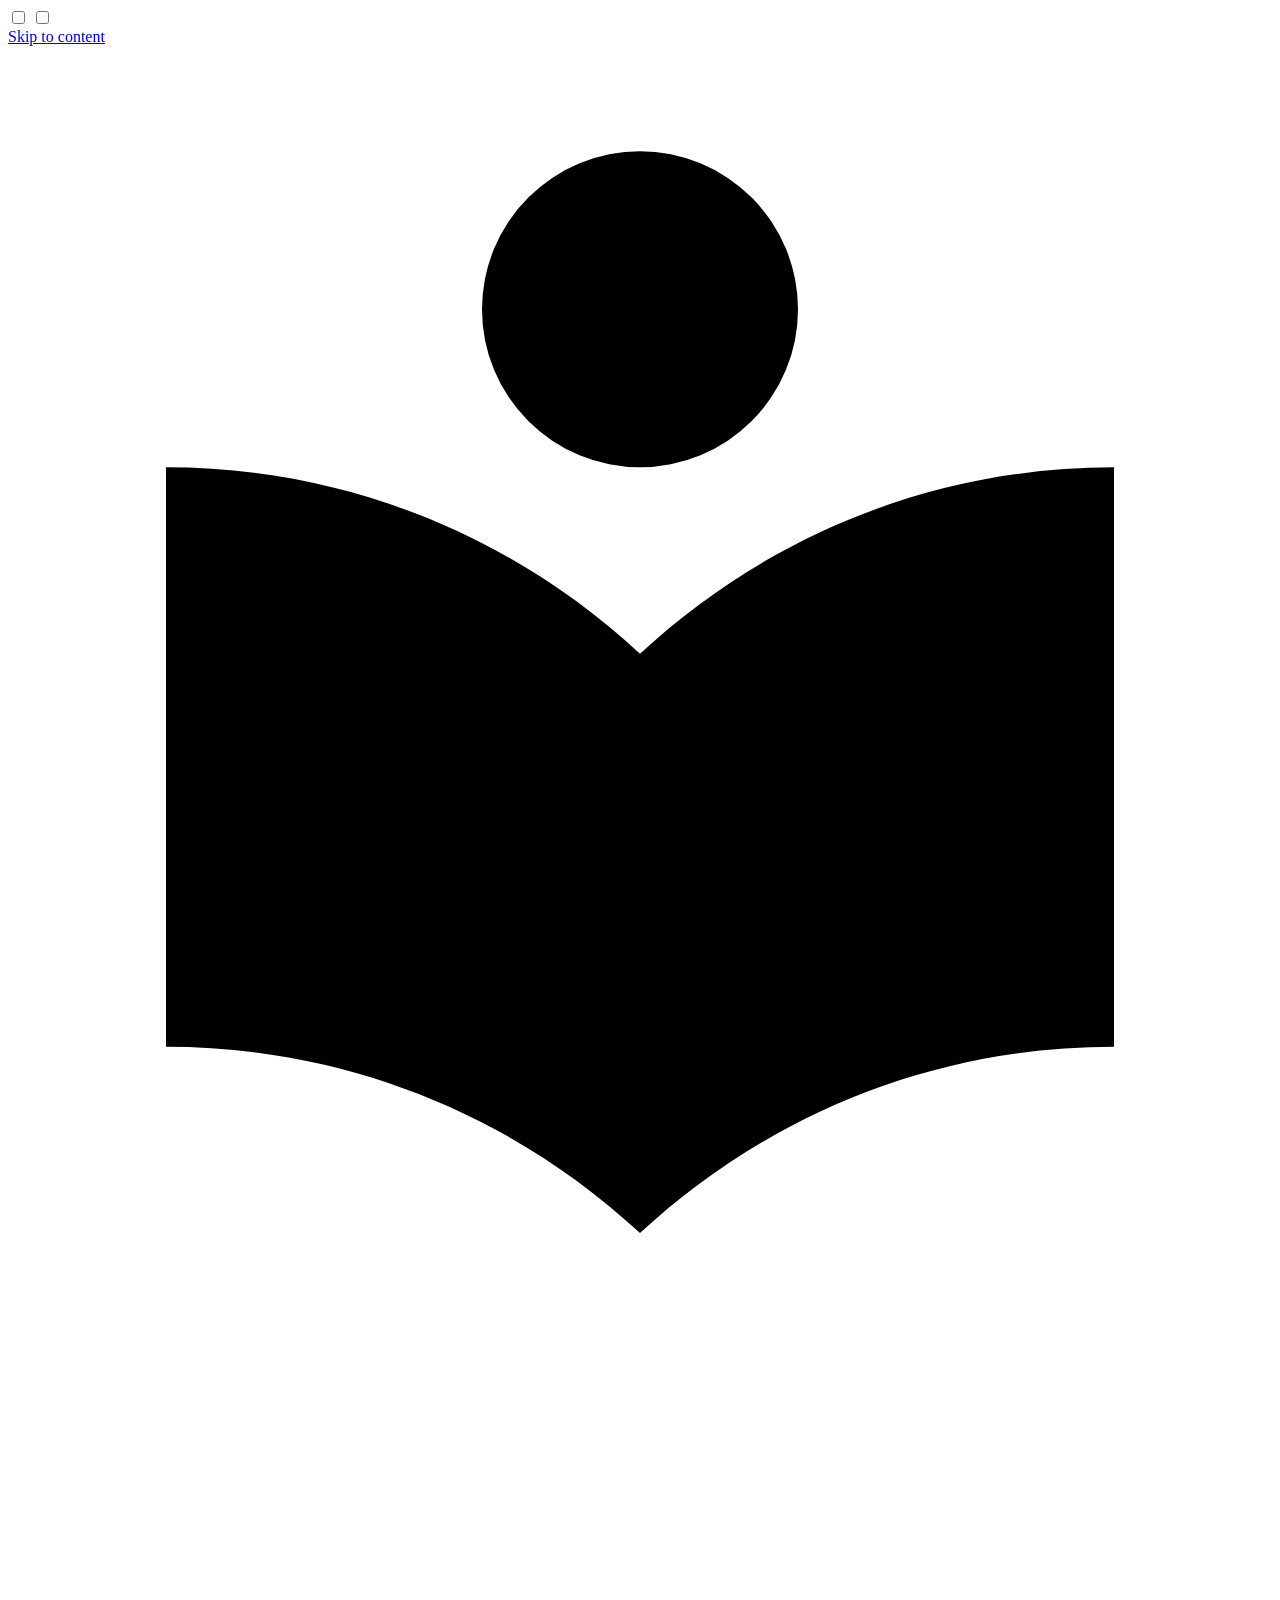
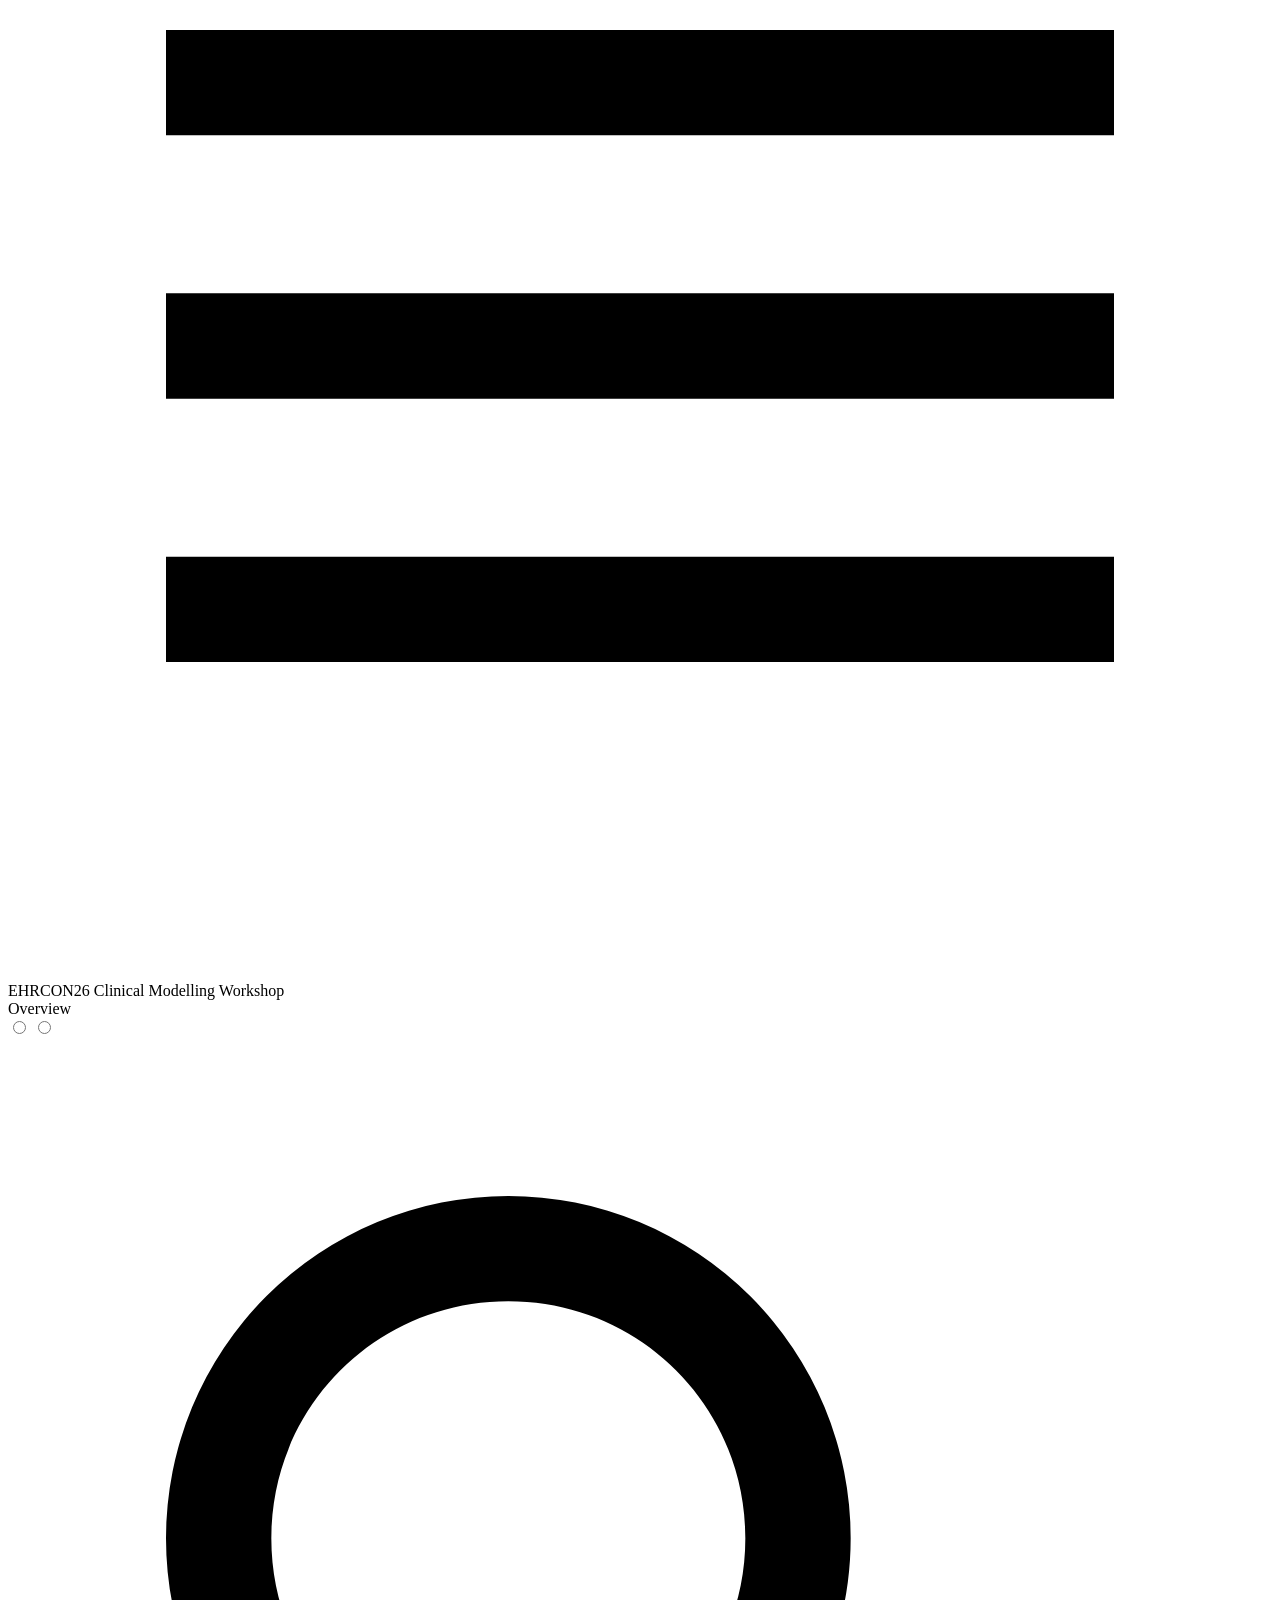
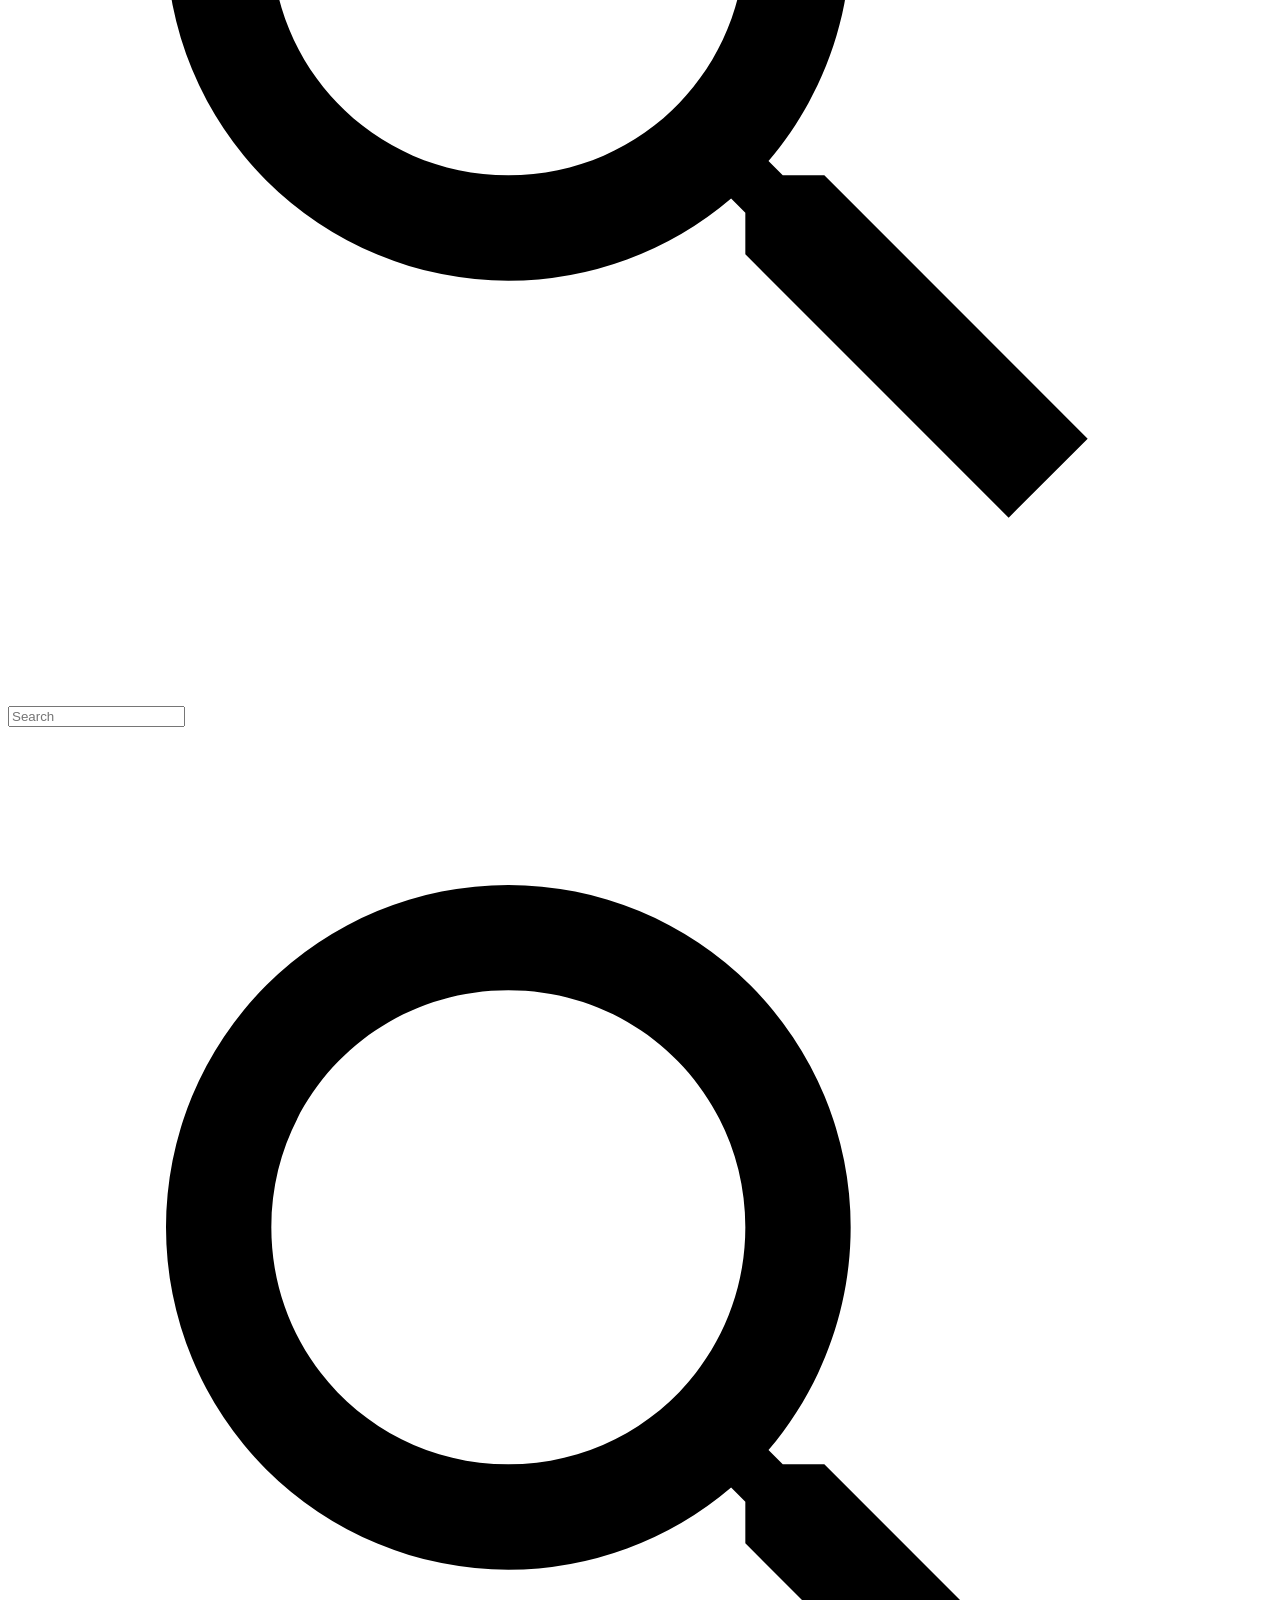
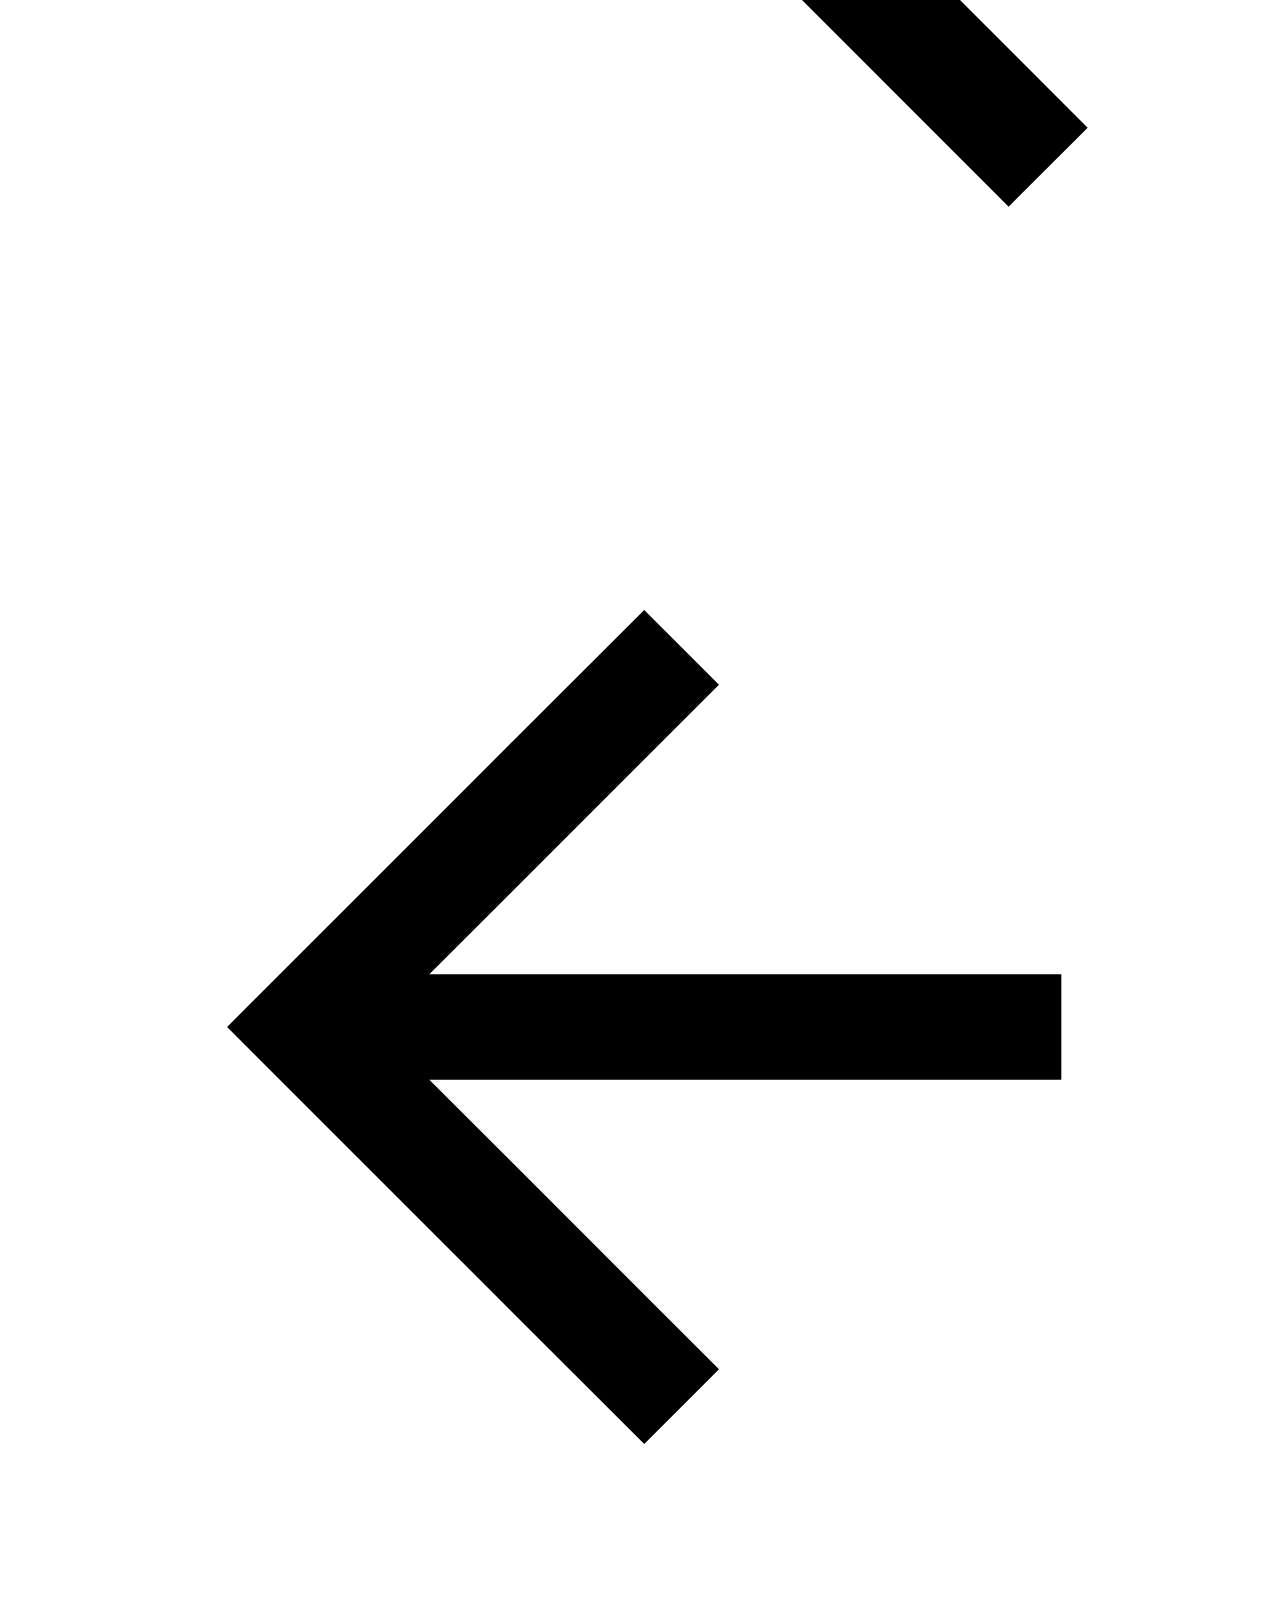
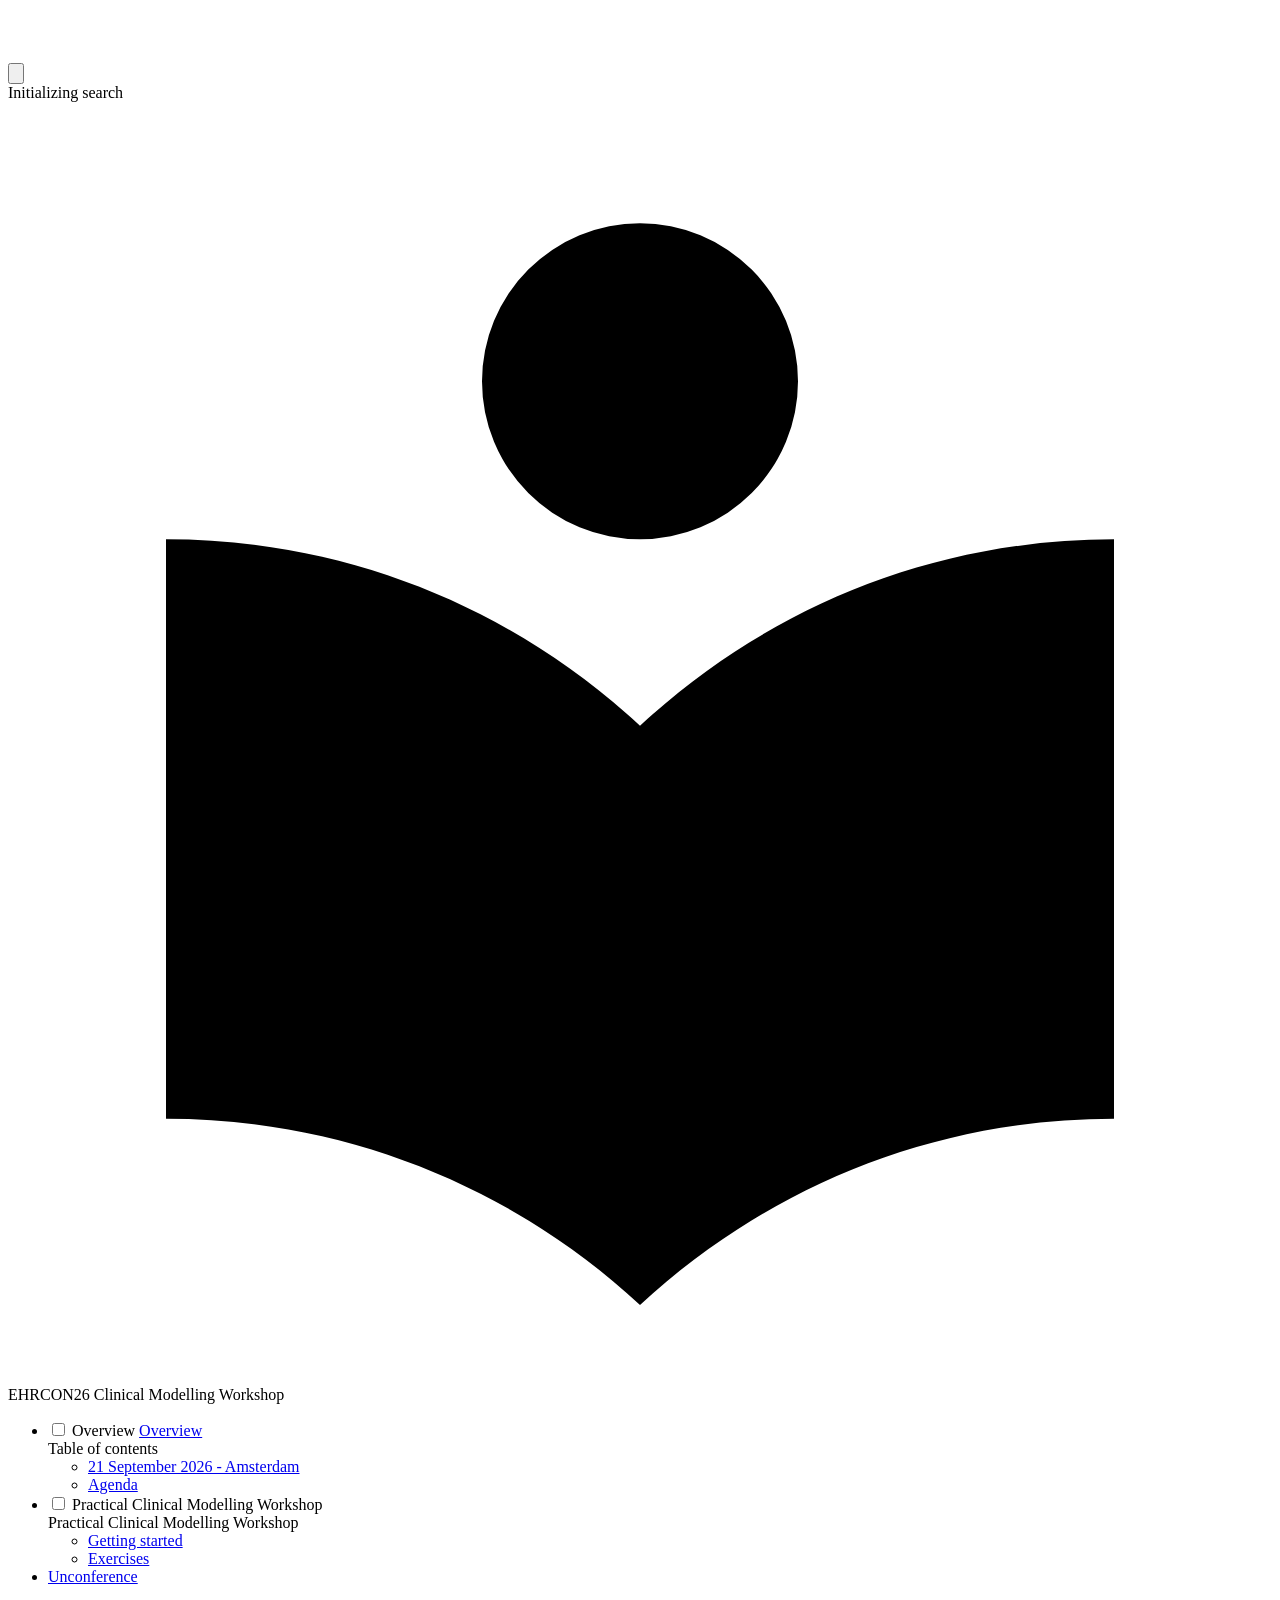
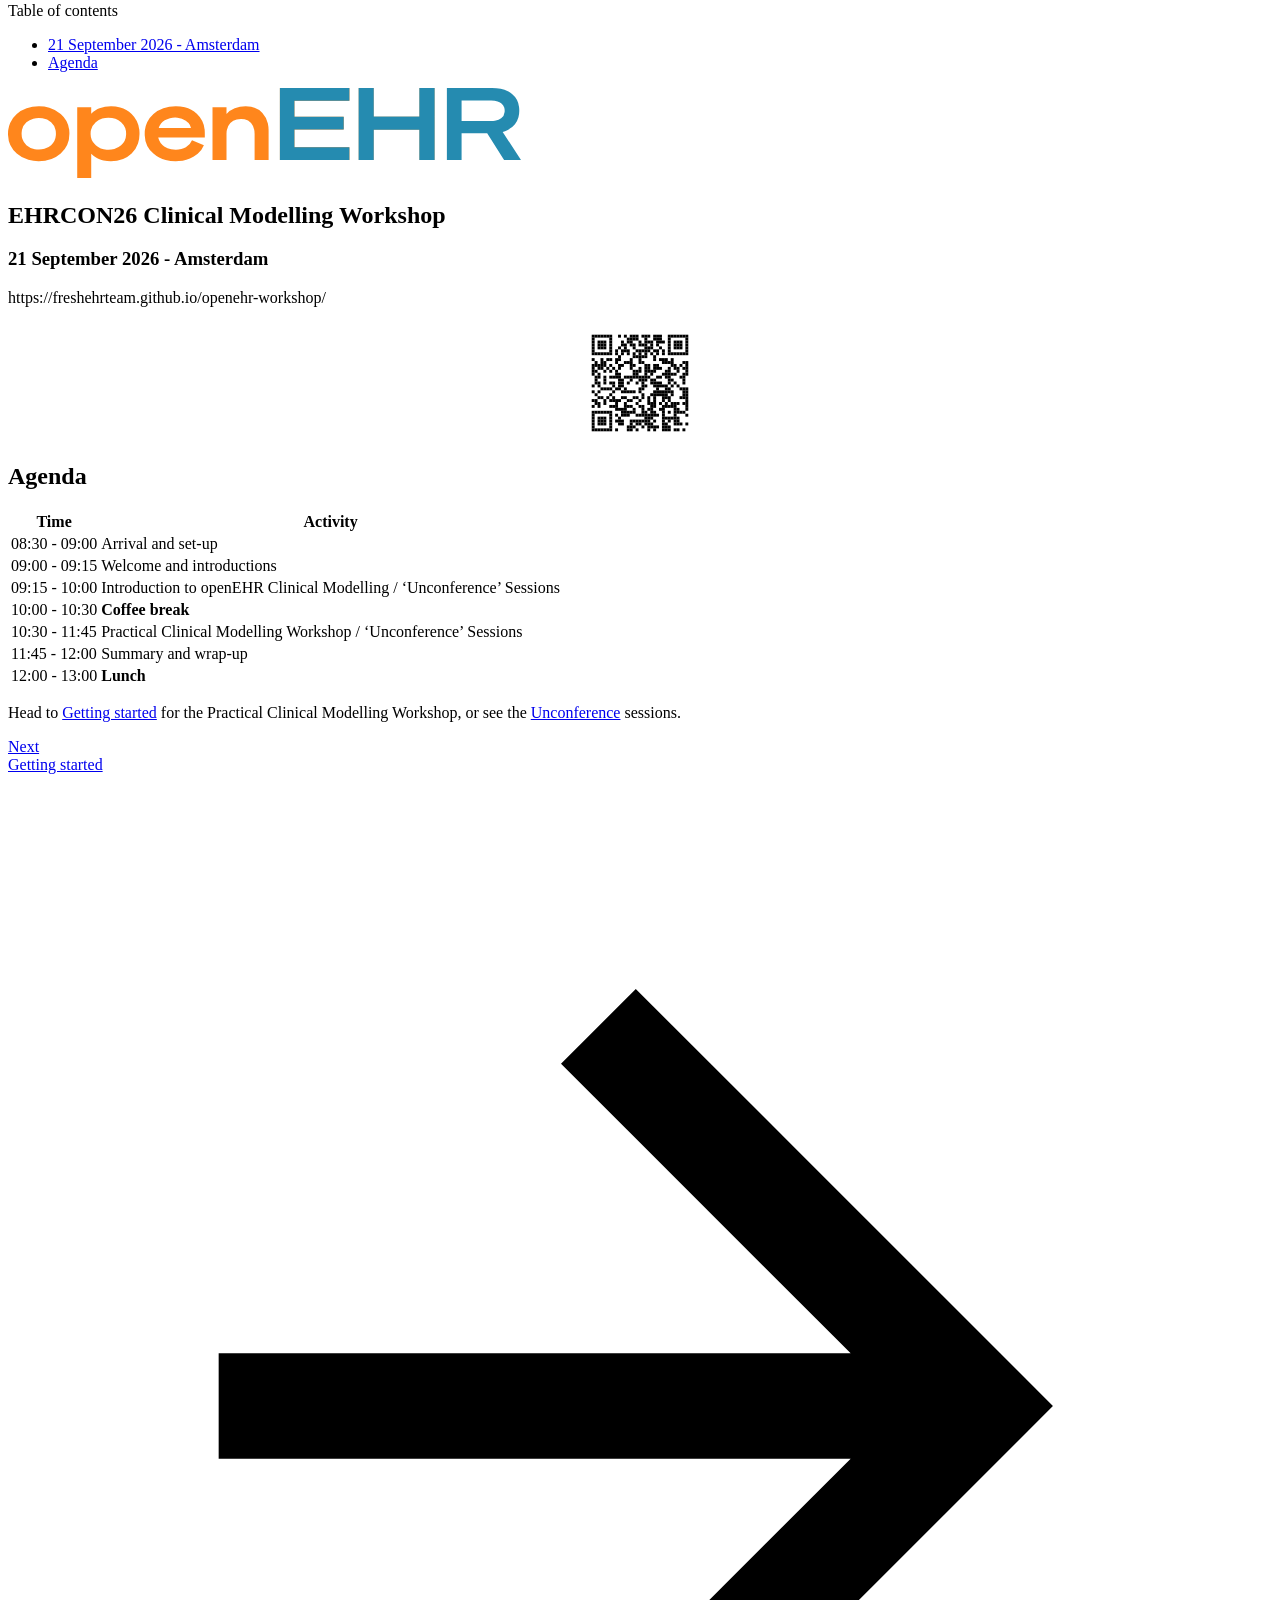
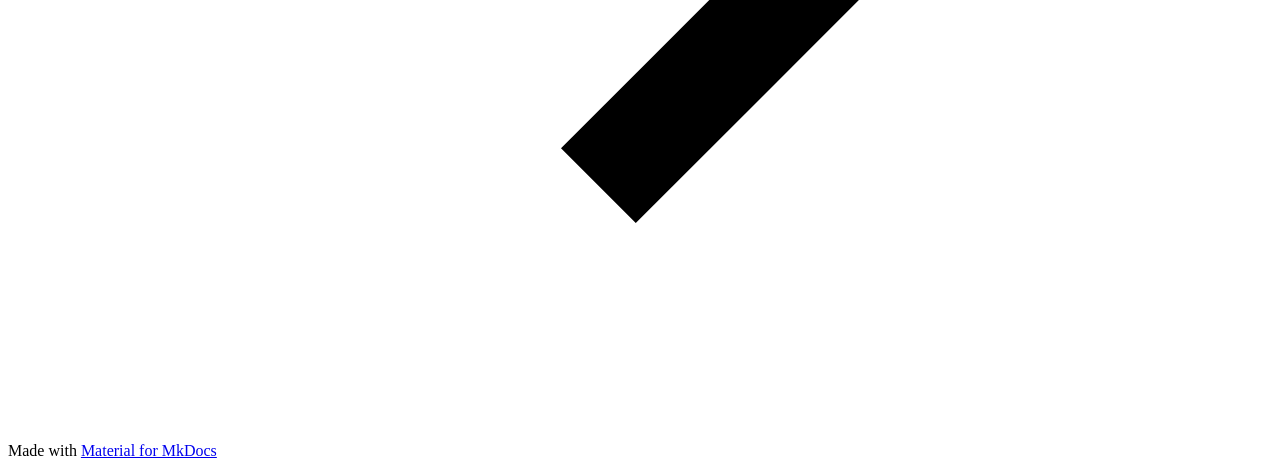
==== commit d064efa1: "Deployed 34d1cbc with MkDocs version: 1.6.1" ====
--- a/index.html
+++ b/index.html
@@ -9,6 +9,8 @@
       
       
       
+      
+        <link rel="next" href="getting-started/">
       
       
         
@@ -108,7 +110,7 @@
         <div class="md-header__topic" data-md-component="header-topic">
           <span class="md-ellipsis">
             
-              Home
+              Overview
             
           </span>
         </div>
@@ -246,7 +248,7 @@
   <span class="md-ellipsis">
     
   
-    Home
+    Overview
   
 
     
@@ -264,7 +266,7 @@
   <span class="md-ellipsis">
     
   
-    Home
+    Overview
   
 
     
@@ -311,121 +313,147 @@
   
 </li>
       
-        <li class="md-nav__item">
-  <a href="#learning-objectives" class="md-nav__link">
-    <span class="md-ellipsis">
-      
-        Learning objectives
-      
-    </span>
-  </a>
-  
-</li>
-      
-        <li class="md-nav__item">
-  <a href="#prerequisites" class="md-nav__link">
-    <span class="md-ellipsis">
-      
-        Prerequisites
-      
-    </span>
-  </a>
-  
-</li>
-      
-        <li class="md-nav__item">
-  <a href="#terminology" class="md-nav__link">
-    <span class="md-ellipsis">
-      
-        Terminology
-      
-    </span>
-  </a>
-  
-</li>
-      
-        <li class="md-nav__item">
-  <a href="#practical-clinical-modelling-workshop" class="md-nav__link">
-    <span class="md-ellipsis">
-      
-        Practical Clinical Modelling Workshop
-      
-    </span>
-  </a>
-  
-    <nav class="md-nav" aria-label="Practical Clinical Modelling Workshop">
-      <ul class="md-nav__list">
-        
-          <li class="md-nav__item">
-  <a href="#getting-started" class="md-nav__link">
-    <span class="md-ellipsis">
-      
-        Getting started
-      
-    </span>
-  </a>
-  
-</li>
-        
-          <li class="md-nav__item">
-  <a href="#practical-modelling-tasks" class="md-nav__link">
-    <span class="md-ellipsis">
-      
-        Practical modelling tasks
-      
-    </span>
-  </a>
-  
-    <nav class="md-nav" aria-label="Practical modelling tasks">
-      <ul class="md-nav__list">
-        
-          <li class="md-nav__item">
-  <a href="#exercise-1-tidy-and-extend-the-starter-template" class="md-nav__link">
-    <span class="md-ellipsis">
-      
-        Exercise 1: Tidy and extend the starter template
-      
-    </span>
-  </a>
-  
-</li>
-        
-          <li class="md-nav__item">
-  <a href="#exercise-2-create-a-new-local-archetype" class="md-nav__link">
-    <span class="md-ellipsis">
-      
-        Exercise 2: Create a new local archetype
-      
-    </span>
-  </a>
-  
-</li>
-        
-          <li class="md-nav__item">
-  <a href="#exercise-3-from-form-centric-to-patient-centric-modelling" class="md-nav__link">
-    <span class="md-ellipsis">
-      
-        Exercise 3: From 'Form-centric' to 'Patient-centric' modelling
-      
-    </span>
-  </a>
-  
-</li>
-        
-      </ul>
-    </nav>
-  
-</li>
-        
-      </ul>
-    </nav>
-  
-</li>
-      
     </ul>
   
 </nav>
       
+    </li>
+  
+
+    
+      
+      
+  
+  
+  
+  
+    
+    
+    
+    
+    
+    <li class="md-nav__item md-nav__item--nested">
+      
+        
+        
+        <input class="md-nav__toggle md-toggle " type="checkbox" id="__nav_2" >
+        
+          
+          <label class="md-nav__link" for="__nav_2" id="__nav_2_label" tabindex="0">
+            
+  
+  
+  <span class="md-ellipsis">
+    
+  
+    Practical Clinical Modelling Workshop
+  
+
+    
+  </span>
+  
+  
+
+            <span class="md-nav__icon md-icon"></span>
+          </label>
+        
+        <nav class="md-nav" data-md-level="1" aria-labelledby="__nav_2_label" aria-expanded="false">
+          <label class="md-nav__title" for="__nav_2">
+            <span class="md-nav__icon md-icon"></span>
+            
+  
+    Practical Clinical Modelling Workshop
+  
+
+          </label>
+          <ul class="md-nav__list" data-md-scrollfix>
+            
+              
+                
+  
+  
+  
+  
+    <li class="md-nav__item">
+      <a href="getting-started/" class="md-nav__link">
+        
+  
+  
+  <span class="md-ellipsis">
+    
+  
+    Getting started
+  
+
+    
+  </span>
+  
+  
+
+      </a>
+    </li>
+  
+
+              
+            
+              
+                
+  
+  
+  
+  
+    <li class="md-nav__item">
+      <a href="exercises/" class="md-nav__link">
+        
+  
+  
+  <span class="md-ellipsis">
+    
+  
+    Exercises
+  
+
+    
+  </span>
+  
+  
+
+      </a>
+    </li>
+  
+
+              
+            
+          </ul>
+        </nav>
+      
+    </li>
+  
+
+    
+      
+      
+  
+  
+  
+  
+    <li class="md-nav__item">
+      <a href="unconference/" class="md-nav__link">
+        
+  
+  
+  <span class="md-ellipsis">
+    
+  
+    Unconference
+  
+
+    
+  </span>
+  
+  
+
+      </a>
     </li>
   
 
@@ -478,117 +506,6 @@
   
 </li>
       
-        <li class="md-nav__item">
-  <a href="#learning-objectives" class="md-nav__link">
-    <span class="md-ellipsis">
-      
-        Learning objectives
-      
-    </span>
-  </a>
-  
-</li>
-      
-        <li class="md-nav__item">
-  <a href="#prerequisites" class="md-nav__link">
-    <span class="md-ellipsis">
-      
-        Prerequisites
-      
-    </span>
-  </a>
-  
-</li>
-      
-        <li class="md-nav__item">
-  <a href="#terminology" class="md-nav__link">
-    <span class="md-ellipsis">
-      
-        Terminology
-      
-    </span>
-  </a>
-  
-</li>
-      
-        <li class="md-nav__item">
-  <a href="#practical-clinical-modelling-workshop" class="md-nav__link">
-    <span class="md-ellipsis">
-      
-        Practical Clinical Modelling Workshop
-      
-    </span>
-  </a>
-  
-    <nav class="md-nav" aria-label="Practical Clinical Modelling Workshop">
-      <ul class="md-nav__list">
-        
-          <li class="md-nav__item">
-  <a href="#getting-started" class="md-nav__link">
-    <span class="md-ellipsis">
-      
-        Getting started
-      
-    </span>
-  </a>
-  
-</li>
-        
-          <li class="md-nav__item">
-  <a href="#practical-modelling-tasks" class="md-nav__link">
-    <span class="md-ellipsis">
-      
-        Practical modelling tasks
-      
-    </span>
-  </a>
-  
-    <nav class="md-nav" aria-label="Practical modelling tasks">
-      <ul class="md-nav__list">
-        
-          <li class="md-nav__item">
-  <a href="#exercise-1-tidy-and-extend-the-starter-template" class="md-nav__link">
-    <span class="md-ellipsis">
-      
-        Exercise 1: Tidy and extend the starter template
-      
-    </span>
-  </a>
-  
-</li>
-        
-          <li class="md-nav__item">
-  <a href="#exercise-2-create-a-new-local-archetype" class="md-nav__link">
-    <span class="md-ellipsis">
-      
-        Exercise 2: Create a new local archetype
-      
-    </span>
-  </a>
-  
-</li>
-        
-          <li class="md-nav__item">
-  <a href="#exercise-3-from-form-centric-to-patient-centric-modelling" class="md-nav__link">
-    <span class="md-ellipsis">
-      
-        Exercise 3: From 'Form-centric' to 'Patient-centric' modelling
-      
-    </span>
-  </a>
-  
-</li>
-        
-      </ul>
-    </nav>
-  
-</li>
-        
-      </ul>
-    </nav>
-  
-</li>
-      
     </ul>
   
 </nav>
@@ -610,8 +527,7 @@
 <h1 id="ehrcon26-clinical-modelling-workshop">EHRCON26 Clinical Modelling Workshop</h1>
 <h3 id="21-september-2026-amsterdam">21 September 2026 - Amsterdam</h3>
 <p>https://freshehrteam.github.io/openehr-workshop/</p>
-<p align="center"><img src="images/qr-code.svg" alt="QR code linking to this site" width="120" /></p>
-
+<p><img alt="QR code linking to this site" class="center-image" src="images/qr-code.svg" style="width:120px" /></p>
 <h2 id="agenda">Agenda</h2>
 <table>
 <thead>
@@ -651,145 +567,7 @@
 </tr>
 </tbody>
 </table>
-<h2 id="learning-objectives">Learning objectives</h2>
-<p>By the end of this workshop, participants will be able to:</p>
-<ul>
-<li>Understand the purpose of archetypes and templates</li>
-<li>Navigate the openEHR CKM</li>
-<li>Create and modify templates in Archetype Designer</li>
-<li>Import, use, and design archetypes</li>
-<li>Apply patient-centric modelling principles</li>
-</ul>
-<h2 id="prerequisites">Prerequisites</h2>
-<p>Participants should:</p>
-<ul>
-<li>Have a laptop</li>
-<li>Have Chrome or Firefox (or a derivative) installed</li>
-<li>Have access to the internet</li>
-<li>Possess a basic understanding of healthcare data modelling</li>
-</ul>
-<h2 id="terminology">Terminology</h2>
-<p>A few terms used throughout this workshop:</p>
-<ul>
-<li><strong>Archetype</strong> – a reusable, inclusive data model for a single clinical concept (e.g. 'Blood pressure', 'Problem/Diagnosis'). Archetypes are designed to cover every way a concept could ever be recorded, so a single one can be reused across many contexts.</li>
-<li><strong>Template</strong> – a composition of archetypes constrained and arranged for a specific clinical use case (e.g. a nursing admission form). Templates narrow archetypes down to what's actually needed.</li>
-<li><strong>CKM (Clinical Knowledge Manager)</strong> – the online repository where archetypes and templates are published, reviewed, and governed, so authors can search for and reuse existing clinical models instead of creating new ones.</li>
-<li><strong>Archetype Designer</strong> – the web-based tool used in this workshop to build templates from archetypes, and to author new local archetypes.</li>
-<li><strong>Slot</strong> – a placeholder within an archetype or template that can be filled with one or more other archetypes (e.g. a 'Reaction event summary' slot filled with an 'Adverse reaction event' CLUSTER archetype).</li>
-<li><strong>Occurrences / cardinality</strong> – constraints on how many times a data point or archetype may appear (e.g. setting occurrences to <code>0..*</code> on 'Adverse reaction risk' allows any number of allergies to be recorded).</li>
-</ul>
-<h2 id="practical-clinical-modelling-workshop">Practical Clinical Modelling Workshop</h2>
-<p>In this session, we will go further into the key ideas behind archetypes and templates.</p>
-<p>There will be a practical introduction to the openEHR Clinical Knowledge Manager and Archetype Designer clinical modelling tool, via a worked example based on a real clinical dataset.</p>
-<h3 id="getting-started">Getting started</h3>
-<ul>
-<li>Open a web browser (Chrome or Firefox works best)</li>
-<li>Go to <a href="https://tools.openehr.org/designer/">https://tools.openehr.org/designer</a> (best opened in a new tab)</li>
-<li>Login: <code>freshehr_training</code></li>
-<li>Password: <code>ad4freshtraining</code></li>
-<li>Choose the repository allocated to you – (A) Aberdeen, (B) Brechin, (C) Crieff, (D) Dundee, (E) Ellon, (F) Forfar, (G) Glasgow, (H) Hamilton, (I) Irvine, (J) Jedburgh</li>
-<li>Select <code>Nursing Admission Assessment STARTER.v0</code> in the list of templates</li>
-<li>Open the original <a href="Nursing%20Admission%20Assessment.pdf">'Nursing Admission Assessment paper form'</a> (best opened in a new tab)</li>
-</ul>
-<p align="center"><img src="images/nursing-admission.png" alt="Nursing Admission Assessment paper form" width="60%" /></p>
-
-<h3 id="practical-modelling-tasks">Practical modelling tasks</h3>
-<h4 id="exercise-1-tidy-and-extend-the-starter-template">Exercise 1: Tidy and extend the starter template</h4>
-<p>A starter template is rarely fit for purpose as-is: archetypes are deliberately broad so they can be reused everywhere, so the job of template design is narrowing each one down to what this specific form needs, and pulling in extra archetypes for what it's still missing.</p>
-<h5 id="11-problemdiagnosis">1.1 Problem/Diagnosis</h5>
-<p>Renaming and constraining the archetype to just what's needed keeps the form focused on what the clinician actually has to record, without hiding that the underlying archetype still supports the fuller concept elsewhere.</p>
-<ul>
-<li>Rename the <code>Problem/Diagnosis EVALUATION archetype</code> to 'Main Diagnosis'</li>
-<li>Constrain out everything apart from 'Problem/Diagnosis name'</li>
-</ul>
-<div class="admonition tip">
-<p class="admonition-title">Tip</p>
-<p>You can use the Form tab (on top next to Definition) to get an indication of what your form looks like!</p>
-</div>
-<h5 id="12-adverse-reaction-risk">1.2 Adverse Reaction Risk</h5>
-<p>Patients often have more than one allergy, so the archetype needs to repeat; reusing the 'Adverse reaction event' CLUSTER for each reaction, rather than modelling it again, is the reuse principle in action, and making the reaction detail mandatory avoids an unsafe blank entry for a safety-critical field.</p>
-<ul>
-<li>Add the <code>Adverse reaction risk EVALUATION archetype</code> after 'Problem/Diagnosis'</li>
-<li>Set its occurrences to 0..* to allow multiple allergies to be recorded</li>
-<li>Constrain out everything apart from 'Substance'</li>
-<li>Add the <code>Adverse reaction event CLUSTER archetype</code> to the 'Reaction event summary' slot</li>
-<li>Constrain out everything apart from 'Specific substance' and 'Manifestation'</li>
-<li>Rename ‘Manifestation’ to ‘Reaction details’ and make it mandatory</li>
-</ul>
-<h5 id="13-medication-order">1.3 Medication Order</h5>
-<p>Cloning an existing data element instead of authoring a new one shows how a single archetype element can be reused twice within the same template for two different purposes.</p>
-<ul>
-<li>Clone 'Specific directions description'</li>
-<li>Rename one to 'Dose' and the other to 'Frequency'</li>
-</ul>
-<h5 id="14-vital-signs-section">1.4 Vital Signs section</h5>
-<p>Pulling in a second OBSERVATION archetype (pulse oximetry) alongside blood pressure shows how a template section aggregates several independent archetypes into one clinical picture, while making systolic/diastolic mandatory demonstrates enforcing data completeness at the template level without changing the archetype itself.</p>
-<ul>
-<li>Add the <code>Pulse oximetry OBSERVATION archetype</code> into the Vital Signs template section</li>
-<li>Constrain out everything apart from 'SpO2' ratio</li>
-<li>Make 'Systolic' and 'Diastolic' in 'Blood pressure' mandatory</li>
-</ul>
-<h5 id="15-add-clinical-frailty-scale">1.5 Add Clinical Frailty Scale</h5>
-<p>This walks through the full reuse workflow that CKM is built around: search CKM first, and only author something new if nothing suitable already exists.</p>
-<ul>
-<li>Find the <code>Clinical Frailty Scale (CFS) OBSERVATION archetype</code> on the openEHR International CKM: <a href="https://ckm.openehr.org/ckm/archetypes/1013.1.4691/export">https://ckm.openehr.org/ckm/archetypes/1013.1.4691/export</a> (best opened in a new tab)</li>
-<li>Press the 'Export ADL' button and save the archetype on your system</li>
-<li>Go back into Archetype Designer and go to 'Import' (top menu), then either 'Browse' to find the file on your system or drag and drop it into the grey box, then click 'Upload'</li>
-<li>Go back to your template, click on ‘content’, then pull in the Clinical Frailty Scale from the list of archetypes on the right</li>
-</ul>
-<hr />
-<h4 id="exercise-2-create-a-new-local-archetype">Exercise 2: Create a new local archetype</h4>
-<p>After reviewing the template, the end users (nurses) have asked for a new section to be added for recording some additional information on admission.</p>
-<p>You can view the original document here: <a href="Additional%20information%20on%20admission.pdf">'Additional Information on Admission'</a> (best opened in a new tab)</p>
-<p align="center"><img src="images/additional-info.png" alt="Additional information on admission paper form" width="60%" /></p>
-
-<p>There is no suitable existing archetype in the CKM for this data, so, having exhausted the reuse-first step, we author a new one. It's modelled as an <code>ADMIN_ENTRY</code> rather than an <code>OBSERVATION</code> or <code>EVALUATION</code> because this is admission logistics, not a clinical finding.</p>
-<ul>
-<li>Create a new ADMIN_ENTRY archetype called <code>Inpatient admission details</code> and then add the following data elements:</li>
-</ul>
-<h5 id="21-mode-of-access">2.1 Mode of access</h5>
-<ul>
-<li>Ambulatory</li>
-<li>Wheelchair</li>
-<li>Stretcher</li>
-<li>Other: <code>_________________________________</code></li>
-</ul>
-<h5 id="22-transported-with">2.2 Transported with</h5>
-<ul>
-<li>Oxygen</li>
-<li>Monitor</li>
-<li>IV</li>
-<li>Other: <code>_________________________________</code></li>
-</ul>
-<h5 id="23-admission-method">2.3 Admission method</h5>
-<ul>
-<li>Waiting list</li>
-<li>Booked</li>
-<li>Planned</li>
-<li>A&amp;E department</li>
-<li>General Practitioner</li>
-<li>Bed Bureau</li>
-<li>Consultant Clinic</li>
-<li>Other: <code>____________________________</code></li>
-</ul>
-<h5 id="24-additional-help-needed">2.4 Additional Help needed</h5>
-<ul>
-<li>Yes</li>
-<li>No</li>
-</ul>
-<p>Once you have created your new archetype, go back to your template:</p>
-<ul>
-<li>Select ‘content’, add your new archetype, and then Save the template</li>
-</ul>
-<hr />
-<h4 id="exercise-3-from-form-centric-to-patient-centric-modelling">Exercise 3: From 'Form-centric' to 'Patient-centric' modelling</h4>
-<p>A form models one encounter, but much of what it captures (like a patient's general mobility or preferred language) doesn't change between encounters and shouldn't need re-entering every time. Recognising which data is patient-level versus context-level is what lets a template be replaced by several smaller, reusable ones.</p>
-<ul>
-<li>Think about how we might re-organise this information into multiple templates to make it more 'patient-centric' and reduce the data entry burden for the nurses (and patients!)</li>
-<li>What information is about the patient in general (global) and what is about the immediate clinical context (contextual)?</li>
-<li>List any parts of this dataset that could be handled more globally for the patient</li>
-<li>Further reading: <a href="https://freshehr.notion.site/Introduction-to-the-CGEM-Framework-115ed58514b344da825c3b42c372aff2?pvs=74">CGEM framework</a></li>
-</ul>
+<p>Head to <a href="getting-started/">Getting started</a> for the Practical Clinical Modelling Workshop, or see the <a href="unconference/">Unconference</a> sessions.</p>
 
 
 
@@ -813,6 +591,30 @@
       </main>
       
         <footer class="md-footer">
+  
+    
+      
+      <nav class="md-footer__inner md-grid" aria-label="Footer" >
+        
+        
+          
+          <a href="getting-started/" class="md-footer__link md-footer__link--next" aria-label="Next: Getting started">
+            <div class="md-footer__title">
+              <span class="md-footer__direction">
+                Next
+              </span>
+              <div class="md-ellipsis">
+                Getting started
+              </div>
+            </div>
+            <div class="md-footer__button md-icon">
+              
+              <svg xmlns="http://www.w3.org/2000/svg" viewBox="0 0 24 24"><path d="M4 11v2h12l-5.5 5.5 1.42 1.42L19.84 12l-7.92-7.92L10.5 5.5 16 11z"/></svg>
+            </div>
+          </a>
+        
+      </nav>
+    
   
   <div class="md-footer-meta md-typeset">
     <div class="md-footer-meta__inner md-grid">
@@ -839,7 +641,7 @@
     
       
       
-      <script id="__config" type="application/json">{"annotate": null, "base": ".", "features": [], "search": "assets/javascripts/workers/search.2c215733.min.js", "tags": null, "translations": {"clipboard.copied": "Copied to clipboard", "clipboard.copy": "Copy to clipboard", "search.result.more.one": "1 more on this page", "search.result.more.other": "# more on this page", "search.result.none": "No matching documents", "search.result.one": "1 matching document", "search.result.other": "# matching documents", "search.result.placeholder": "Type to start searching", "search.result.term.missing": "Missing", "select.version": "Select version"}, "version": null}</script>
+      <script id="__config" type="application/json">{"annotate": null, "base": ".", "features": ["navigation.footer"], "search": "assets/javascripts/workers/search.2c215733.min.js", "tags": null, "translations": {"clipboard.copied": "Copied to clipboard", "clipboard.copy": "Copy to clipboard", "search.result.more.one": "1 more on this page", "search.result.more.other": "# more on this page", "search.result.none": "No matching documents", "search.result.one": "1 matching document", "search.result.other": "# matching documents", "search.result.placeholder": "Type to start searching", "search.result.term.missing": "Missing", "select.version": "Select version"}, "version": null}</script>
     
     
       <script src="assets/javascripts/bundle.d7400e89.min.js"></script>
--- a/stylesheets/extra.css
+++ b/stylesheets/extra.css
@@ -1,3 +1,8 @@
 .md-typeset h5 {
     margin-top: 2.5em;
 }
+
+.center-image {
+    display: block;
+    margin: 0 auto;
+}
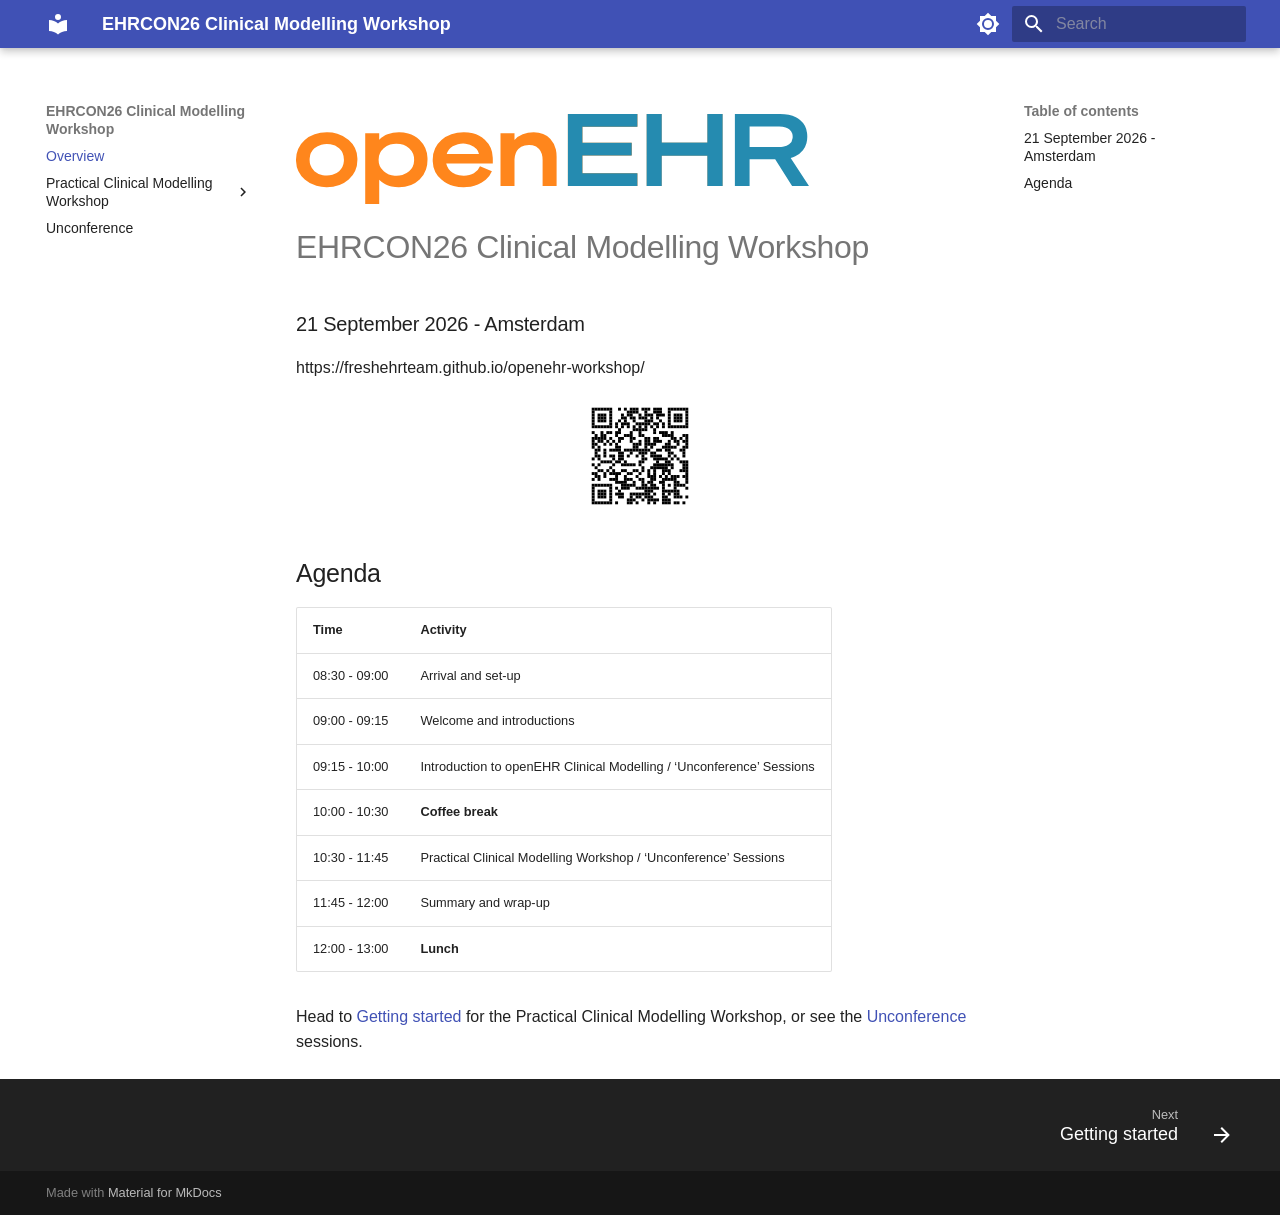
==== commit 4e7f5d98: "Deployed f6fe2ec with MkDocs version: 1.4.2" ====
--- a/index.html
+++ b/index.html
@@ -12,12 +12,8 @@
       
         <link rel="next" href="getting-started/">
       
-      
-        
-      
-      
       <link rel="icon" href="assets/images/favicon.png">
-      <meta name="generator" content="mkdocs-1.6.1, mkdocs-material-9.7.7">
+      <meta name="generator" content="mkdocs-1.4.2, mkdocs-material-9.1.5">
     
     
       
@@ -25,17 +21,14 @@
       
     
     
-      <link rel="stylesheet" href="assets/stylesheets/main.ec1eaa64.min.css">
-      
-        
-        <link rel="stylesheet" href="assets/stylesheets/palette.ab4e12ef.min.css">
-      
-      
-
-
-    
-    
-      
+      <link rel="stylesheet" href="assets/stylesheets/main.7a7fce14.min.css">
+      
+        
+        <link rel="stylesheet" href="assets/stylesheets/palette.a0c5b2b5.min.css">
+      
+      
+
+    
     
     
       
@@ -49,10 +42,11 @@
     
       <link rel="stylesheet" href="stylesheets/extra.css">
     
-    <script>__md_scope=new URL(".",location),__md_hash=e=>[...e].reduce(((e,_)=>(e<<5)-e+_.charCodeAt(0)),0),__md_get=(e,_=localStorage,t=__md_scope)=>JSON.parse(_.getItem(t.pathname+"."+e)),__md_set=(e,_,t=localStorage,a=__md_scope)=>{try{t.setItem(a.pathname+"."+e,JSON.stringify(_))}catch(e){}}</script>
-    
-      
-
+    <script>__md_scope=new URL(".",location),__md_hash=e=>[...e].reduce((e,_)=>(e<<5)-e+_.charCodeAt(0),0),__md_get=(e,_=localStorage,t=__md_scope)=>JSON.parse(_.getItem(t.pathname+"."+e)),__md_set=(e,_,t=localStorage,a=__md_scope)=>{try{t.setItem(a.pathname+"."+e,JSON.stringify(_))}catch(e){}}</script>
+    
+      
+
+    
     
     
   </head>
@@ -65,8 +59,11 @@
     
     
     
-    <body dir="ltr" data-md-color-scheme="default" data-md-color-primary="lightblue" data-md-color-accent="indigo">
-  
+    <body dir="ltr" data-md-color-scheme="default" data-md-color-primary="lightblue" data-md-color-accent="">
+  
+    
+    
+      <script>var palette=__md_get("__palette");if(palette&&"object"==typeof palette.color)for(var key of Object.keys(palette.color))document.body.setAttribute("data-md-color-"+key,palette.color[key])</script>
     
     <input class="md-toggle" data-md-toggle="drawer" type="checkbox" id="__drawer" autocomplete="off">
     <input class="md-toggle" data-md-toggle="search" type="checkbox" id="__search" autocomplete="off">
@@ -93,12 +90,11 @@
     <a href="." title="EHRCON26 Clinical Modelling Workshop" class="md-header__button md-logo" aria-label="EHRCON26 Clinical Modelling Workshop" data-md-component="logo">
       
   
-  <svg xmlns="http://www.w3.org/2000/svg" viewBox="0 0 24 24"><path d="M12 8a3 3 0 0 0 3-3 3 3 0 0 0-3-3 3 3 0 0 0-3 3 3 3 0 0 0 3 3m0 3.54C9.64 9.35 6.5 8 3 8v11c3.5 0 6.64 1.35 9 3.54 2.36-2.19 5.5-3.54 9-3.54V8c-3.5 0-6.64 1.35-9 3.54"/></svg>
+  <svg xmlns="http://www.w3.org/2000/svg" viewBox="0 0 24 24"><path d="M12 8a3 3 0 0 0 3-3 3 3 0 0 0-3-3 3 3 0 0 0-3 3 3 3 0 0 0 3 3m0 3.54C9.64 9.35 6.5 8 3 8v11c3.5 0 6.64 1.35 9 3.54 2.36-2.19 5.5-3.54 9-3.54V8c-3.5 0-6.64 1.35-9 3.54Z"/></svg>
 
     </a>
     <label class="md-header__button md-icon" for="__drawer">
-      
-      <svg xmlns="http://www.w3.org/2000/svg" viewBox="0 0 24 24"><path d="M3 6h18v2H3zm0 5h18v2H3zm0 5h18v2H3z"/></svg>
+      <svg xmlns="http://www.w3.org/2000/svg" viewBox="0 0 24 24"><path d="M3 6h18v2H3V6m0 5h18v2H3v-2m0 5h18v2H3v-2Z"/></svg>
     </label>
     <div class="md-header__title" data-md-component="header-title">
       <div class="md-header__ellipsis">
@@ -117,65 +113,50 @@
       </div>
     </div>
     
-      
-        <form class="md-header__option" data-md-component="palette">
-  
-    
-    
-    
-    <input class="md-option" data-md-color-media="(prefers-color-scheme: light)" data-md-color-scheme="default" data-md-color-primary="lightblue" data-md-color-accent="indigo"  aria-label="Switch to dark mode"  type="radio" name="__palette" id="__palette_0">
-    
-      <label class="md-header__button md-icon" title="Switch to dark mode" for="__palette_1" hidden>
-        <svg xmlns="http://www.w3.org/2000/svg" viewBox="0 0 24 24"><path d="M12 8a4 4 0 0 0-4 4 4 4 0 0 0 4 4 4 4 0 0 0 4-4 4 4 0 0 0-4-4m0 10a6 6 0 0 1-6-6 6 6 0 0 1 6-6 6 6 0 0 1 6 6 6 6 0 0 1-6 6m8-9.31V4h-4.69L12 .69 8.69 4H4v4.69L.69 12 4 15.31V20h4.69L12 23.31 15.31 20H20v-4.69L23.31 12z"/></svg>
+      <form class="md-header__option" data-md-component="palette">
+        
+          
+          <input class="md-option" data-md-color-media="(prefers-color-scheme: light)" data-md-color-scheme="default" data-md-color-primary="lightblue" data-md-color-accent=""  aria-label="Switch to dark mode"  type="radio" name="__palette" id="__palette_1">
+          
+            <label class="md-header__button md-icon" title="Switch to dark mode" for="__palette_2" hidden>
+              <svg xmlns="http://www.w3.org/2000/svg" viewBox="0 0 24 24"><path d="M12 8a4 4 0 0 0-4 4 4 4 0 0 0 4 4 4 4 0 0 0 4-4 4 4 0 0 0-4-4m0 10a6 6 0 0 1-6-6 6 6 0 0 1 6-6 6 6 0 0 1 6 6 6 6 0 0 1-6 6m8-9.31V4h-4.69L12 .69 8.69 4H4v4.69L.69 12 4 15.31V20h4.69L12 23.31 15.31 20H20v-4.69L23.31 12 20 8.69Z"/></svg>
+            </label>
+          
+        
+          
+          <input class="md-option" data-md-color-media="(prefers-color-scheme: dark)" data-md-color-scheme="slate" data-md-color-primary="lightblue" data-md-color-accent=""  aria-label="Switch to light mode"  type="radio" name="__palette" id="__palette_2">
+          
+            <label class="md-header__button md-icon" title="Switch to light mode" for="__palette_1" hidden>
+              <svg xmlns="http://www.w3.org/2000/svg" viewBox="0 0 24 24"><path d="M12 18c-.89 0-1.74-.2-2.5-.55C11.56 16.5 13 14.42 13 12c0-2.42-1.44-4.5-3.5-5.45C10.26 6.2 11.11 6 12 6a6 6 0 0 1 6 6 6 6 0 0 1-6 6m8-9.31V4h-4.69L12 .69 8.69 4H4v4.69L.69 12 4 15.31V20h4.69L12 23.31 15.31 20H20v-4.69L23.31 12 20 8.69Z"/></svg>
+            </label>
+          
+        
+      </form>
+    
+    
+    
+      <label class="md-header__button md-icon" for="__search">
+        <svg xmlns="http://www.w3.org/2000/svg" viewBox="0 0 24 24"><path d="M9.5 3A6.5 6.5 0 0 1 16 9.5c0 1.61-.59 3.09-1.56 4.23l.27.27h.79l5 5-1.5 1.5-5-5v-.79l-.27-.27A6.516 6.516 0 0 1 9.5 16 6.5 6.5 0 0 1 3 9.5 6.5 6.5 0 0 1 9.5 3m0 2C7 5 5 7 5 9.5S7 14 9.5 14 14 12 14 9.5 12 5 9.5 5Z"/></svg>
       </label>
-    
-  
-    
-    
-    
-    <input class="md-option" data-md-color-media="(prefers-color-scheme: dark)" data-md-color-scheme="slate" data-md-color-primary="lightblue" data-md-color-accent="indigo"  aria-label="Switch to light mode"  type="radio" name="__palette" id="__palette_1">
-    
-      <label class="md-header__button md-icon" title="Switch to light mode" for="__palette_0" hidden>
-        <svg xmlns="http://www.w3.org/2000/svg" viewBox="0 0 24 24"><path d="M12 18c-.89 0-1.74-.2-2.5-.55C11.56 16.5 13 14.42 13 12s-1.44-4.5-3.5-5.45C10.26 6.2 11.11 6 12 6a6 6 0 0 1 6 6 6 6 0 0 1-6 6m8-9.31V4h-4.69L12 .69 8.69 4H4v4.69L.69 12 4 15.31V20h4.69L12 23.31 15.31 20H20v-4.69L23.31 12z"/></svg>
-      </label>
-    
-  
-</form>
-      
-    
-    
-      <script>var palette=__md_get("__palette");if(palette&&palette.color){if("(prefers-color-scheme)"===palette.color.media){var media=matchMedia("(prefers-color-scheme: light)"),input=document.querySelector(media.matches?"[data-md-color-media='(prefers-color-scheme: light)']":"[data-md-color-media='(prefers-color-scheme: dark)']");palette.color.media=input.getAttribute("data-md-color-media"),palette.color.scheme=input.getAttribute("data-md-color-scheme"),palette.color.primary=input.getAttribute("data-md-color-primary"),palette.color.accent=input.getAttribute("data-md-color-accent")}for(var[key,value]of Object.entries(palette.color))document.body.setAttribute("data-md-color-"+key,value)}</script>
-    
-    
-    
-      
-      
-        <label class="md-header__button md-icon" for="__search">
-          
-          <svg xmlns="http://www.w3.org/2000/svg" viewBox="0 0 24 24"><path d="M9.5 3A6.5 6.5 0 0 1 16 9.5c0 1.61-.59 3.09-1.56 4.23l.27.27h.79l5 5-1.5 1.5-5-5v-.79l-.27-.27A6.52 6.52 0 0 1 9.5 16 6.5 6.5 0 0 1 3 9.5 6.5 6.5 0 0 1 9.5 3m0 2C7 5 5 7 5 9.5S7 14 9.5 14 14 12 14 9.5 12 5 9.5 5"/></svg>
-        </label>
-        <div class="md-search" data-md-component="search" role="dialog">
+      <div class="md-search" data-md-component="search" role="dialog">
   <label class="md-search__overlay" for="__search"></label>
   <div class="md-search__inner" role="search">
     <form class="md-search__form" name="search">
       <input type="text" class="md-search__input" name="query" aria-label="Search" placeholder="Search" autocapitalize="off" autocorrect="off" autocomplete="off" spellcheck="false" data-md-component="search-query" required>
       <label class="md-search__icon md-icon" for="__search">
-        
-        <svg xmlns="http://www.w3.org/2000/svg" viewBox="0 0 24 24"><path d="M9.5 3A6.5 6.5 0 0 1 16 9.5c0 1.61-.59 3.09-1.56 4.23l.27.27h.79l5 5-1.5 1.5-5-5v-.79l-.27-.27A6.52 6.52 0 0 1 9.5 16 6.5 6.5 0 0 1 3 9.5 6.5 6.5 0 0 1 9.5 3m0 2C7 5 5 7 5 9.5S7 14 9.5 14 14 12 14 9.5 12 5 9.5 5"/></svg>
-        
-        <svg xmlns="http://www.w3.org/2000/svg" viewBox="0 0 24 24"><path d="M20 11v2H8l5.5 5.5-1.42 1.42L4.16 12l7.92-7.92L13.5 5.5 8 11z"/></svg>
+        <svg xmlns="http://www.w3.org/2000/svg" viewBox="0 0 24 24"><path d="M9.5 3A6.5 6.5 0 0 1 16 9.5c0 1.61-.59 3.09-1.56 4.23l.27.27h.79l5 5-1.5 1.5-5-5v-.79l-.27-.27A6.516 6.516 0 0 1 9.5 16 6.5 6.5 0 0 1 3 9.5 6.5 6.5 0 0 1 9.5 3m0 2C7 5 5 7 5 9.5S7 14 9.5 14 14 12 14 9.5 12 5 9.5 5Z"/></svg>
+        <svg xmlns="http://www.w3.org/2000/svg" viewBox="0 0 24 24"><path d="M20 11v2H8l5.5 5.5-1.42 1.42L4.16 12l7.92-7.92L13.5 5.5 8 11h12Z"/></svg>
       </label>
       <nav class="md-search__options" aria-label="Search">
         
         <button type="reset" class="md-search__icon md-icon" title="Clear" aria-label="Clear" tabindex="-1">
-          
-          <svg xmlns="http://www.w3.org/2000/svg" viewBox="0 0 24 24"><path d="M19 6.41 17.59 5 12 10.59 6.41 5 5 6.41 10.59 12 5 17.59 6.41 19 12 13.41 17.59 19 19 17.59 13.41 12z"/></svg>
+          <svg xmlns="http://www.w3.org/2000/svg" viewBox="0 0 24 24"><path d="M19 6.41 17.59 5 12 10.59 6.41 5 5 6.41 10.59 12 5 17.59 6.41 19 12 13.41 17.59 19 19 17.59 13.41 12 19 6.41Z"/></svg>
         </button>
       </nav>
       
     </form>
     <div class="md-search__output">
-      <div class="md-search__scrollwrap" tabindex="0" data-md-scrollfix>
+      <div class="md-search__scrollwrap" data-md-scrollfix>
         <div class="md-search-result" data-md-component="search-result">
           <div class="md-search-result__meta">
             Initializing search
@@ -186,7 +167,6 @@
     </div>
   </div>
 </div>
-      
     
     
   </nav>
@@ -211,13 +191,12 @@
                     
 
 
-
 <nav class="md-nav md-nav--primary" aria-label="Navigation" data-md-level="0">
   <label class="md-nav__title" for="__drawer">
     <a href="." title="EHRCON26 Clinical Modelling Workshop" class="md-nav__button md-logo" aria-label="EHRCON26 Clinical Modelling Workshop" data-md-component="logo">
       
   
-  <svg xmlns="http://www.w3.org/2000/svg" viewBox="0 0 24 24"><path d="M12 8a3 3 0 0 0 3-3 3 3 0 0 0-3-3 3 3 0 0 0-3 3 3 3 0 0 0 3 3m0 3.54C9.64 9.35 6.5 8 3 8v11c3.5 0 6.64 1.35 9 3.54 2.36-2.19 5.5-3.54 9-3.54V8c-3.5 0-6.64 1.35-9 3.54"/></svg>
+  <svg xmlns="http://www.w3.org/2000/svg" viewBox="0 0 24 24"><path d="M12 8a3 3 0 0 0 3-3 3 3 0 0 0-3-3 3 3 0 0 0-3 3 3 3 0 0 0 3 3m0 3.54C9.64 9.35 6.5 8 3 8v11c3.5 0 6.64 1.35 9 3.54 2.36-2.19 5.5-3.54 9-3.54V8c-3.5 0-6.64 1.35-9 3.54Z"/></svg>
 
     </a>
     EHRCON26 Clinical Modelling Workshop
@@ -227,10 +206,11 @@
     
       
       
-  
-  
-    
-  
+      
+
+  
+  
+    
   
   
     <li class="md-nav__item md-nav__item--active">
@@ -242,38 +222,12 @@
       
       
         <label class="md-nav__link md-nav__link--active" for="__toc">
-          
-  
-  
-  <span class="md-ellipsis">
-    
-  
-    Overview
-  
-
-    
-  </span>
-  
-  
-
+          Overview
           <span class="md-nav__icon md-icon"></span>
         </label>
       
       <a href="." class="md-nav__link md-nav__link--active">
-        
-  
-  
-  <span class="md-ellipsis">
-    
-  
-    Overview
-  
-
-    
-  </span>
-  
-  
-
+        Overview
       </a>
       
         
@@ -293,22 +247,14 @@
       
         <li class="md-nav__item">
   <a href="#21-september-2026-amsterdam" class="md-nav__link">
-    <span class="md-ellipsis">
-      
-        21 September 2026 - Amsterdam
-      
-    </span>
+    21 September 2026 - Amsterdam
   </a>
   
 </li>
       
         <li class="md-nav__item">
   <a href="#agenda" class="md-nav__link">
-    <span class="md-ellipsis">
-      
-        Agenda
-      
-    </span>
+    Agenda
   </a>
   
 </li>
@@ -323,136 +269,77 @@
     
       
       
-  
-  
-  
-  
-    
-    
-    
-    
+      
+
+  
+  
+  
     
     <li class="md-nav__item md-nav__item--nested">
       
-        
-        
-        <input class="md-nav__toggle md-toggle " type="checkbox" id="__nav_2" >
-        
-          
-          <label class="md-nav__link" for="__nav_2" id="__nav_2_label" tabindex="0">
-            
-  
-  
-  <span class="md-ellipsis">
-    
-  
-    Practical Clinical Modelling Workshop
-  
-
-    
-  </span>
-  
-  
-
-            <span class="md-nav__icon md-icon"></span>
-          </label>
-        
-        <nav class="md-nav" data-md-level="1" aria-labelledby="__nav_2_label" aria-expanded="false">
-          <label class="md-nav__title" for="__nav_2">
-            <span class="md-nav__icon md-icon"></span>
-            
-  
-    Practical Clinical Modelling Workshop
-  
-
-          </label>
-          <ul class="md-nav__list" data-md-scrollfix>
+      
+      
+      
+      <input class="md-nav__toggle md-toggle " type="checkbox" id="__nav_2" >
+      
+      
+      
+        <label class="md-nav__link" for="__nav_2" id="__nav_2_label" tabindex="0">
+          Practical Clinical Modelling Workshop
+          <span class="md-nav__icon md-icon"></span>
+        </label>
+      
+      <nav class="md-nav" data-md-level="1" aria-labelledby="__nav_2_label" aria-expanded="false">
+        <label class="md-nav__title" for="__nav_2">
+          <span class="md-nav__icon md-icon"></span>
+          Practical Clinical Modelling Workshop
+        </label>
+        <ul class="md-nav__list" data-md-scrollfix>
+          
             
               
-                
-  
   
   
   
     <li class="md-nav__item">
       <a href="getting-started/" class="md-nav__link">
-        
-  
-  
-  <span class="md-ellipsis">
-    
-  
-    Getting started
-  
-
-    
-  </span>
-  
-  
-
+        Getting started
       </a>
     </li>
   
 
+            
+          
+            
               
-            
-              
-                
-  
   
   
   
     <li class="md-nav__item">
       <a href="exercises/" class="md-nav__link">
-        
-  
-  
-  <span class="md-ellipsis">
-    
-  
-    Exercises
-  
-
-    
-  </span>
-  
-  
-
+        Exercises
       </a>
     </li>
   
 
-              
-            
-          </ul>
-        </nav>
-      
+            
+          
+        </ul>
+      </nav>
     </li>
   
 
     
       
       
-  
+      
+
   
   
   
     <li class="md-nav__item">
       <a href="unconference/" class="md-nav__link">
-        
-  
-  
-  <span class="md-ellipsis">
-    
-  
-    Unconference
-  
-
-    
-  </span>
-  
-  
-
+        Unconference
       </a>
     </li>
   
@@ -486,22 +373,14 @@
       
         <li class="md-nav__item">
   <a href="#21-september-2026-amsterdam" class="md-nav__link">
-    <span class="md-ellipsis">
-      
-        21 September 2026 - Amsterdam
-      
-    </span>
+    21 September 2026 - Amsterdam
   </a>
   
 </li>
       
         <li class="md-nav__item">
   <a href="#agenda" class="md-nav__link">
-    <span class="md-ellipsis">
-      
-        Agenda
-      
-    </span>
+    Agenda
   </a>
   
 </li>
@@ -516,11 +395,9 @@
           
           
             <div class="md-content" data-md-component="content">
-              
               <article class="md-content__inner md-typeset">
                 
                   
-
 
 
 <p><img alt="openEHR" src="images/openehr-logo.svg" /></p>
@@ -573,19 +450,11 @@
 
 
 
-
-
-
-
-
-
-
                 
               </article>
             </div>
           
           
-<script>var target=document.getElementById(location.hash.slice(1));target&&target.name&&(target.checked=target.name.startsWith("__tabbed_"))</script>
         </div>
         
       </main>
@@ -598,7 +467,7 @@
         
         
           
-          <a href="getting-started/" class="md-footer__link md-footer__link--next" aria-label="Next: Getting started">
+          <a href="getting-started/" class="md-footer__link md-footer__link--next" aria-label="Next: Getting started" rel="next">
             <div class="md-footer__title">
               <span class="md-footer__direction">
                 Next
@@ -608,8 +477,7 @@
               </div>
             </div>
             <div class="md-footer__button md-icon">
-              
-              <svg xmlns="http://www.w3.org/2000/svg" viewBox="0 0 24 24"><path d="M4 11v2h12l-5.5 5.5 1.42 1.42L19.84 12l-7.92-7.92L10.5 5.5 16 11z"/></svg>
+              <svg xmlns="http://www.w3.org/2000/svg" viewBox="0 0 24 24"><path d="M4 11v2h12l-5.5 5.5 1.42 1.42L19.84 12l-7.92-7.92L10.5 5.5 16 11H4Z"/></svg>
             </div>
           </a>
         
@@ -637,14 +505,10 @@
       <div class="md-dialog__inner md-typeset"></div>
     </div>
     
-    
-    
-      
-      
-      <script id="__config" type="application/json">{"annotate": null, "base": ".", "features": ["navigation.footer"], "search": "assets/javascripts/workers/search.2c215733.min.js", "tags": null, "translations": {"clipboard.copied": "Copied to clipboard", "clipboard.copy": "Copy to clipboard", "search.result.more.one": "1 more on this page", "search.result.more.other": "# more on this page", "search.result.none": "No matching documents", "search.result.one": "1 matching document", "search.result.other": "# matching documents", "search.result.placeholder": "Type to start searching", "search.result.term.missing": "Missing", "select.version": "Select version"}, "version": null}</script>
-    
-    
-      <script src="assets/javascripts/bundle.d7400e89.min.js"></script>
+    <script id="__config" type="application/json">{"base": ".", "features": ["navigation.footer"], "search": "assets/javascripts/workers/search.208ed371.min.js", "translations": {"clipboard.copied": "Copied to clipboard", "clipboard.copy": "Copy to clipboard", "search.result.more.one": "1 more on this page", "search.result.more.other": "# more on this page", "search.result.none": "No matching documents", "search.result.one": "1 matching document", "search.result.other": "# matching documents", "search.result.placeholder": "Type to start searching", "search.result.term.missing": "Missing", "select.version": "Select version"}}</script>
+    
+    
+      <script src="assets/javascripts/bundle.407015b8.min.js"></script>
       
     
   </body>
--- a/assets/stylesheets/main.7a7fce14.min.css
+++ b/assets/stylesheets/main.7a7fce14.min.css
@@ -0,0 +1 @@
+@charset "UTF-8";html{-webkit-text-size-adjust:none;-moz-text-size-adjust:none;text-size-adjust:none;box-sizing:border-box}*,:after,:before{box-sizing:inherit}@media (prefers-reduced-motion){*,:after,:before{transition:none!important}}body{margin:0}a,button,input,label{-webkit-tap-highlight-color:transparent}a{color:inherit;text-decoration:none}hr{border:0;box-sizing:initial;display:block;height:.05rem;overflow:visible;padding:0}small{font-size:80%}sub,sup{line-height:1em}img{border-style:none}table{border-collapse:initial;border-spacing:0}td,th{font-weight:400;vertical-align:top}button{background:#0000;border:0;font-family:inherit;font-size:inherit;margin:0;padding:0}input{border:0;outline:none}:root{--md-primary-fg-color:#4051b5;--md-primary-fg-color--light:#5d6cc0;--md-primary-fg-color--dark:#303fa1;--md-primary-bg-color:#fff;--md-primary-bg-color--light:#ffffffb3;--md-accent-fg-color:#526cfe;--md-accent-fg-color--transparent:#526cfe1a;--md-accent-bg-color:#fff;--md-accent-bg-color--light:#ffffffb3}:root,[data-md-color-scheme=default]{--md-default-fg-color:#000000de;--md-default-fg-color--light:#0000008a;--md-default-fg-color--lighter:#00000052;--md-default-fg-color--lightest:#00000012;--md-default-bg-color:#fff;--md-default-bg-color--light:#ffffffb3;--md-default-bg-color--lighter:#ffffff4d;--md-default-bg-color--lightest:#ffffff1f;--md-code-fg-color:#36464e;--md-code-bg-color:#f5f5f5;--md-code-hl-color:#ffff0080;--md-code-hl-number-color:#d52a2a;--md-code-hl-special-color:#db1457;--md-code-hl-function-color:#a846b9;--md-code-hl-constant-color:#6e59d9;--md-code-hl-keyword-color:#3f6ec6;--md-code-hl-string-color:#1c7d4d;--md-code-hl-name-color:var(--md-code-fg-color);--md-code-hl-operator-color:var(--md-default-fg-color--light);--md-code-hl-punctuation-color:var(--md-default-fg-color--light);--md-code-hl-comment-color:var(--md-default-fg-color--light);--md-code-hl-generic-color:var(--md-default-fg-color--light);--md-code-hl-variable-color:var(--md-default-fg-color--light);--md-typeset-color:var(--md-default-fg-color);--md-typeset-a-color:var(--md-primary-fg-color);--md-typeset-mark-color:#ffff0080;--md-typeset-del-color:#f5503d26;--md-typeset-ins-color:#0bd57026;--md-typeset-kbd-color:#fafafa;--md-typeset-kbd-accent-color:#fff;--md-typeset-kbd-border-color:#b8b8b8;--md-typeset-table-color:#0000001f;--md-typeset-table-color--light:rgba(0,0,0,.035);--md-admonition-fg-color:var(--md-default-fg-color);--md-admonition-bg-color:var(--md-default-bg-color);--md-warning-fg-color:#000000de;--md-warning-bg-color:#ff9;--md-footer-fg-color:#fff;--md-footer-fg-color--light:#ffffffb3;--md-footer-fg-color--lighter:#ffffff73;--md-footer-bg-color:#000000de;--md-footer-bg-color--dark:#00000052;--md-shadow-z1:0 0.2rem 0.5rem #0000000d,0 0 0.05rem #0000001a;--md-shadow-z2:0 0.2rem 0.5rem #0000001a,0 0 0.05rem #00000040;--md-shadow-z3:0 0.2rem 0.5rem #0003,0 0 0.05rem #00000059}.md-icon svg{fill:currentcolor;display:block;height:1.2rem;width:1.2rem}body{-webkit-font-smoothing:antialiased;-moz-osx-font-smoothing:grayscale;--md-text-font-family:var(--md-text-font,_),-apple-system,BlinkMacSystemFont,Helvetica,Arial,sans-serif;--md-code-font-family:var(--md-code-font,_),SFMono-Regular,Consolas,Menlo,monospace}aside,body,input{font-feature-settings:"kern","liga";color:var(--md-typeset-color);font-family:var(--md-text-font-family)}code,kbd,pre{font-feature-settings:"kern";font-family:var(--md-code-font-family)}:root{--md-typeset-table-sort-icon:url('data:image/svg+xml;charset=utf-8,<svg xmlns="http://www.w3.org/2000/svg" viewBox="0 0 24 24"><path d="m18 21-4-4h3V7h-3l4-4 4 4h-3v10h3M2 19v-2h10v2M2 13v-2h7v2M2 7V5h4v2H2Z"/></svg>');--md-typeset-table-sort-icon--asc:url('data:image/svg+xml;charset=utf-8,<svg xmlns="http://www.w3.org/2000/svg" viewBox="0 0 24 24"><path d="M19 17h3l-4 4-4-4h3V3h2M2 17h10v2H2M6 5v2H2V5m0 6h7v2H2v-2Z"/></svg>');--md-typeset-table-sort-icon--desc:url('data:image/svg+xml;charset=utf-8,<svg xmlns="http://www.w3.org/2000/svg" viewBox="0 0 24 24"><path d="M19 7h3l-4-4-4 4h3v14h2M2 17h10v2H2M6 5v2H2V5m0 6h7v2H2v-2Z"/></svg>')}.md-typeset{-webkit-print-color-adjust:exact;color-adjust:exact;font-size:.8rem;line-height:1.6}@media print{.md-typeset{font-size:.68rem}}.md-typeset blockquote,.md-typeset dl,.md-typeset figure,.md-typeset ol,.md-typeset pre,.md-typeset ul{margin-bottom:1em;margin-top:1em}.md-typeset h1{color:var(--md-default-fg-color--light);font-size:2em;line-height:1.3;margin:0 0 1.25em}.md-typeset h1,.md-typeset h2{font-weight:300;letter-spacing:-.01em}.md-typeset h2{font-size:1.5625em;line-height:1.4;margin:1.6em 0 .64em}.md-typeset h3{font-size:1.25em;font-weight:400;letter-spacing:-.01em;line-height:1.5;margin:1.6em 0 .8em}.md-typeset h2+h3{margin-top:.8em}.md-typeset h4{font-weight:700;letter-spacing:-.01em;margin:1em 0}.md-typeset h5,.md-typeset h6{color:var(--md-default-fg-color--light);font-size:.8em;font-weight:700;letter-spacing:-.01em;margin:1.25em 0}.md-typeset h5{text-transform:uppercase}.md-typeset hr{border-bottom:.05rem solid var(--md-default-fg-color--lightest);display:flow-root;margin:1.5em 0}.md-typeset a{color:var(--md-typeset-a-color);word-break:break-word}.md-typeset a,.md-typeset a:before{transition:color 125ms}.md-typeset a:focus,.md-typeset a:hover{color:var(--md-accent-fg-color)}.md-typeset a:focus code,.md-typeset a:hover code{background-color:var(--md-accent-fg-color--transparent)}.md-typeset a code{color:currentcolor;transition:background-color 125ms}.md-typeset a.focus-visible{outline-color:var(--md-accent-fg-color);outline-offset:.2rem}.md-typeset code,.md-typeset kbd,.md-typeset pre{color:var(--md-code-fg-color);direction:ltr;font-variant-ligatures:none}@media print{.md-typeset code,.md-typeset kbd,.md-typeset pre{white-space:pre-wrap}}.md-typeset code{background-color:var(--md-code-bg-color);border-radius:.1rem;-webkit-box-decoration-break:clone;box-decoration-break:clone;font-size:.85em;padding:0 .2941176471em;word-break:break-word}.md-typeset code:not(.focus-visible){-webkit-tap-highlight-color:transparent;outline:none}.md-typeset pre{display:flow-root;line-height:1.4;position:relative}.md-typeset pre>code{-webkit-box-decoration-break:slice;box-decoration-break:slice;box-shadow:none;display:block;margin:0;outline-color:var(--md-accent-fg-color);overflow:auto;padding:.7720588235em 1.1764705882em;scrollbar-color:var(--md-default-fg-color--lighter) #0000;scrollbar-width:thin;touch-action:auto;word-break:normal}.md-typeset pre>code:hover{scrollbar-color:var(--md-accent-fg-color) #0000}.md-typeset pre>code::-webkit-scrollbar{height:.2rem;width:.2rem}.md-typeset pre>code::-webkit-scrollbar-thumb{background-color:var(--md-default-fg-color--lighter)}.md-typeset pre>code::-webkit-scrollbar-thumb:hover{background-color:var(--md-accent-fg-color)}.md-typeset kbd{background-color:var(--md-typeset-kbd-color);border-radius:.1rem;box-shadow:0 .1rem 0 .05rem var(--md-typeset-kbd-border-color),0 .1rem 0 var(--md-typeset-kbd-border-color),0 -.1rem .2rem var(--md-typeset-kbd-accent-color) inset;color:var(--md-default-fg-color);display:inline-block;font-size:.75em;padding:0 .6666666667em;vertical-align:text-top;word-break:break-word}.md-typeset mark{background-color:var(--md-typeset-mark-color);-webkit-box-decoration-break:clone;box-decoration-break:clone;color:inherit;word-break:break-word}.md-typeset abbr{border-bottom:.05rem dotted var(--md-default-fg-color--light);cursor:help;text-decoration:none}@media (hover:none){.md-typeset abbr[title]:focus:after,.md-typeset abbr[title]:hover:after{background-color:var(--md-default-fg-color);border-radius:.1rem;box-shadow:var(--md-shadow-z3);color:var(--md-default-bg-color);content:attr(title);font-size:.7rem;left:.8rem;margin-top:2em;padding:.2rem .3rem;position:absolute;right:.8rem}}.md-typeset small{opacity:.75}[dir=ltr] .md-typeset sub,[dir=ltr] .md-typeset sup{margin-left:.078125em}[dir=rtl] .md-typeset sub,[dir=rtl] .md-typeset sup{margin-right:.078125em}[dir=ltr] .md-typeset blockquote{padding-left:.6rem}[dir=rtl] .md-typeset blockquote{padding-right:.6rem}[dir=ltr] .md-typeset blockquote{border-left:.2rem solid var(--md-default-fg-color--lighter)}[dir=rtl] .md-typeset blockquote{border-right:.2rem solid var(--md-default-fg-color--lighter)}.md-typeset blockquote{color:var(--md-default-fg-color--light);margin-left:0;margin-right:0}.md-typeset ul{list-style-type:disc}[dir=ltr] .md-typeset ol,[dir=ltr] .md-typeset ul{margin-left:.625em}[dir=rtl] .md-typeset ol,[dir=rtl] .md-typeset ul{margin-right:.625em}.md-typeset ol,.md-typeset ul{padding:0}.md-typeset ol:not([hidden]),.md-typeset ul:not([hidden]){display:flow-root}.md-typeset ol ol,.md-typeset ul ol{list-style-type:lower-alpha}.md-typeset ol ol ol,.md-typeset ul ol ol{list-style-type:lower-roman}[dir=ltr] .md-typeset ol li,[dir=ltr] .md-typeset ul li{margin-left:1.25em}[dir=rtl] .md-typeset ol li,[dir=rtl] .md-typeset ul li{margin-right:1.25em}.md-typeset ol li,.md-typeset ul li{margin-bottom:.5em}.md-typeset ol li blockquote,.md-typeset ol li p,.md-typeset ul li blockquote,.md-typeset ul li p{margin:.5em 0}.md-typeset ol li:last-child,.md-typeset ul li:last-child{margin-bottom:0}[dir=ltr] .md-typeset ol li ol,[dir=ltr] .md-typeset ol li ul,[dir=ltr] .md-typeset ul li ol,[dir=ltr] .md-typeset ul li ul{margin-left:.625em}[dir=rtl] .md-typeset ol li ol,[dir=rtl] .md-typeset ol li ul,[dir=rtl] .md-typeset ul li ol,[dir=rtl] .md-typeset ul li ul{margin-right:.625em}.md-typeset ol li ol,.md-typeset ol li ul,.md-typeset ul li ol,.md-typeset ul li ul{margin-bottom:.5em;margin-top:.5em}[dir=ltr] .md-typeset dd{margin-left:1.875em}[dir=rtl] .md-typeset dd{margin-right:1.875em}.md-typeset dd{margin-bottom:1.5em;margin-top:1em}.md-typeset img,.md-typeset svg,.md-typeset video{height:auto;max-width:100%}.md-typeset img[align=left]{margin:1em 1em 1em 0}.md-typeset img[align=right]{margin:1em 0 1em 1em}.md-typeset img[align]:only-child{margin-top:0}.md-typeset img[src$="#gh-dark-mode-only"],.md-typeset img[src$="#only-dark"]{display:none}.md-typeset figure{display:flow-root;margin:1em auto;max-width:100%;text-align:center;width:-webkit-fit-content;width:-moz-fit-content;width:fit-content}.md-typeset figure img{display:block}.md-typeset figcaption{font-style:italic;margin:1em auto;max-width:24rem}.md-typeset iframe{max-width:100%}.md-typeset table:not([class]){background-color:var(--md-default-bg-color);border:.05rem solid var(--md-typeset-table-color);border-radius:.1rem;display:inline-block;font-size:.64rem;max-width:100%;overflow:auto;touch-action:auto}@media print{.md-typeset table:not([class]){display:table}}.md-typeset table:not([class])+*{margin-top:1.5em}.md-typeset table:not([class]) td>:first-child,.md-typeset table:not([class]) th>:first-child{margin-top:0}.md-typeset table:not([class]) td>:last-child,.md-typeset table:not([class]) th>:last-child{margin-bottom:0}.md-typeset table:not([class]) td:not([align]),.md-typeset table:not([class]) th:not([align]){text-align:left}[dir=rtl] .md-typeset table:not([class]) td:not([align]),[dir=rtl] .md-typeset table:not([class]) th:not([align]){text-align:right}.md-typeset table:not([class]) th{font-weight:700;min-width:5rem;padding:.9375em 1.25em;vertical-align:top}.md-typeset table:not([class]) td{border-top:.05rem solid var(--md-typeset-table-color);padding:.9375em 1.25em;vertical-align:top}.md-typeset table:not([class]) tbody tr{transition:background-color 125ms}.md-typeset table:not([class]) tbody tr:hover{background-color:var(--md-typeset-table-color--light);box-shadow:0 .05rem 0 var(--md-default-bg-color) inset}.md-typeset table:not([class]) a{word-break:normal}.md-typeset table th[role=columnheader]{cursor:pointer}[dir=ltr] .md-typeset table th[role=columnheader]:after{margin-left:.5em}[dir=rtl] .md-typeset table th[role=columnheader]:after{margin-right:.5em}.md-typeset table th[role=columnheader]:after{content:"";display:inline-block;height:1.2em;-webkit-mask-image:var(--md-typeset-table-sort-icon);mask-image:var(--md-typeset-table-sort-icon);-webkit-mask-repeat:no-repeat;mask-repeat:no-repeat;-webkit-mask-size:contain;mask-size:contain;transition:background-color 125ms;vertical-align:text-bottom;width:1.2em}.md-typeset table th[role=columnheader]:hover:after{background-color:var(--md-default-fg-color--lighter)}.md-typeset table th[role=columnheader][aria-sort=ascending]:after{background-color:var(--md-default-fg-color--light);-webkit-mask-image:var(--md-typeset-table-sort-icon--asc);mask-image:var(--md-typeset-table-sort-icon--asc)}.md-typeset table th[role=columnheader][aria-sort=descending]:after{background-color:var(--md-default-fg-color--light);-webkit-mask-image:var(--md-typeset-table-sort-icon--desc);mask-image:var(--md-typeset-table-sort-icon--desc)}.md-typeset__scrollwrap{margin:1em -.8rem;overflow-x:auto;touch-action:auto}.md-typeset__table{display:inline-block;margin-bottom:.5em;padding:0 .8rem}@media print{.md-typeset__table{display:block}}html .md-typeset__table table{display:table;margin:0;overflow:hidden;width:100%}@media screen and (max-width:44.9375em){.md-content__inner>pre{margin:1em -.8rem}.md-content__inner>pre code{border-radius:0}}.md-banner{background-color:var(--md-footer-bg-color);color:var(--md-footer-fg-color);overflow:auto}@media print{.md-banner{display:none}}.md-banner--warning{background-color:var(--md-warning-bg-color);color:var(--md-warning-fg-color)}.md-banner__inner{font-size:.7rem;margin:.6rem auto;padding:0 .8rem}[dir=ltr] .md-banner__button{float:right}[dir=rtl] .md-banner__button{float:left}.md-banner__button{color:inherit;cursor:pointer;transition:opacity .25s}.md-banner__button:hover{opacity:.7}html{font-size:125%;height:100%;overflow-x:hidden}@media screen and (min-width:100em){html{font-size:137.5%}}@media screen and (min-width:125em){html{font-size:150%}}body{background-color:var(--md-default-bg-color);display:flex;flex-direction:column;font-size:.5rem;min-height:100%;position:relative;width:100%}@media print{body{display:block}}@media screen and (max-width:59.9375em){body[data-md-scrolllock]{position:fixed}}.md-grid{margin-left:auto;margin-right:auto;max-width:61rem}.md-container{display:flex;flex-direction:column;flex-grow:1}@media print{.md-container{display:block}}.md-main{flex-grow:1}.md-main__inner{display:flex;height:100%;margin-top:1.5rem}.md-ellipsis{overflow:hidden;text-overflow:ellipsis}.md-toggle{display:none}.md-option{height:0;opacity:0;position:absolute;width:0}.md-option:checked+label:not([hidden]){display:block}.md-option.focus-visible+label{outline-color:var(--md-accent-fg-color);outline-style:auto}.md-skip{background-color:var(--md-default-fg-color);border-radius:.1rem;color:var(--md-default-bg-color);font-size:.64rem;margin:.5rem;opacity:0;outline-color:var(--md-accent-fg-color);padding:.3rem .5rem;position:fixed;transform:translateY(.4rem);z-index:-1}.md-skip:focus{opacity:1;transform:translateY(0);transition:transform .25s cubic-bezier(.4,0,.2,1),opacity 175ms 75ms;z-index:10}@page{margin:25mm}:root{--md-clipboard-icon:url('data:image/svg+xml;charset=utf-8,<svg xmlns="http://www.w3.org/2000/svg" viewBox="0 0 24 24"><path d="M19 21H8V7h11m0-2H8a2 2 0 0 0-2 2v14a2 2 0 0 0 2 2h11a2 2 0 0 0 2-2V7a2 2 0 0 0-2-2m-3-4H4a2 2 0 0 0-2 2v14h2V3h12V1Z"/></svg>')}.md-clipboard{border-radius:.1rem;color:var(--md-default-fg-color--lightest);cursor:pointer;height:1.5em;outline-color:var(--md-accent-fg-color);outline-offset:.1rem;position:absolute;right:.5em;top:.5em;transition:color .25s;width:1.5em;z-index:1}@media print{.md-clipboard{display:none}}.md-clipboard:not(.focus-visible){-webkit-tap-highlight-color:transparent;outline:none}:hover>.md-clipboard{color:var(--md-default-fg-color--light)}.md-clipboard:focus,.md-clipboard:hover{color:var(--md-accent-fg-color)}.md-clipboard:after{background-color:currentcolor;content:"";display:block;height:1.125em;margin:0 auto;-webkit-mask-image:var(--md-clipboard-icon);mask-image:var(--md-clipboard-icon);-webkit-mask-position:center;mask-position:center;-webkit-mask-repeat:no-repeat;mask-repeat:no-repeat;-webkit-mask-size:contain;mask-size:contain;width:1.125em}.md-clipboard--inline{cursor:pointer}.md-clipboard--inline code{transition:color .25s,background-color .25s}.md-clipboard--inline:focus code,.md-clipboard--inline:hover code{background-color:var(--md-accent-fg-color--transparent);color:var(--md-accent-fg-color)}@keyframes consent{0%{opacity:0;transform:translateY(100%)}to{opacity:1;transform:translateY(0)}}@keyframes overlay{0%{opacity:0}to{opacity:1}}.md-consent__overlay{animation:overlay .25s both;-webkit-backdrop-filter:blur(.1rem);backdrop-filter:blur(.1rem);background-color:#0000008a;height:100%;opacity:1;position:fixed;top:0;width:100%;z-index:5}.md-consent__inner{animation:consent .5s cubic-bezier(.1,.7,.1,1) both;background-color:var(--md-default-bg-color);border:0;border-radius:.1rem;bottom:0;box-shadow:0 0 .2rem #0000001a,0 .2rem .4rem #0003;max-height:100%;overflow:auto;padding:0;position:fixed;width:100%;z-index:5}.md-consent__form{padding:.8rem}.md-consent__settings{display:none;margin:1em 0}input:checked+.md-consent__settings{display:block}.md-consent__controls{margin-bottom:.8rem}.md-typeset .md-consent__controls .md-button{display:inline}@media screen and (max-width:44.9375em){.md-typeset .md-consent__controls .md-button{display:block;margin-top:.4rem;text-align:center;width:100%}}.md-consent label{cursor:pointer}.md-content{flex-grow:1;min-width:0}.md-content__inner{margin:0 .8rem 1.2rem;padding-top:.6rem}@media screen and (min-width:76.25em){[dir=ltr] .md-sidebar--primary:not([hidden])~.md-content>.md-content__inner{margin-left:1.2rem}[dir=ltr] .md-sidebar--secondary:not([hidden])~.md-content>.md-content__inner,[dir=rtl] .md-sidebar--primary:not([hidden])~.md-content>.md-content__inner{margin-right:1.2rem}[dir=rtl] .md-sidebar--secondary:not([hidden])~.md-content>.md-content__inner{margin-left:1.2rem}}.md-content__inner:before{content:"";display:block;height:.4rem}.md-content__inner>:last-child{margin-bottom:0}[dir=ltr] .md-content__button{float:right}[dir=rtl] .md-content__button{float:left}[dir=ltr] .md-content__button{margin-left:.4rem}[dir=rtl] .md-content__button{margin-right:.4rem}.md-content__button{margin:.4rem 0;padding:0}@media print{.md-content__button{display:none}}.md-typeset .md-content__button{color:var(--md-default-fg-color--lighter)}.md-content__button svg{display:inline;vertical-align:top}[dir=rtl] .md-content__button svg{transform:scaleX(-1)}[dir=ltr] .md-dialog{right:.8rem}[dir=rtl] .md-dialog{left:.8rem}.md-dialog{background-color:var(--md-default-fg-color);border-radius:.1rem;bottom:.8rem;box-shadow:var(--md-shadow-z3);min-width:11.1rem;opacity:0;padding:.4rem .6rem;pointer-events:none;position:fixed;transform:translateY(100%);transition:transform 0ms .4s,opacity .4s;z-index:4}@media print{.md-dialog{display:none}}.md-dialog--active{opacity:1;pointer-events:auto;transform:translateY(0);transition:transform .4s cubic-bezier(.075,.85,.175,1),opacity .4s}.md-dialog__inner{color:var(--md-default-bg-color);font-size:.7rem}.md-feedback{margin:2em 0 1em;text-align:center}.md-feedback fieldset{border:none;margin:0;padding:0}.md-feedback__title{font-weight:700;margin:1em auto}.md-feedback__inner{position:relative}.md-feedback__list{align-content:baseline;display:flex;flex-wrap:wrap;justify-content:center;position:relative}.md-feedback__list:hover .md-icon:not(:disabled){color:var(--md-default-fg-color--lighter)}:disabled .md-feedback__list{min-height:1.8rem}.md-feedback__icon{color:var(--md-default-fg-color--light);cursor:pointer;flex-shrink:0;margin:0 .1rem;transition:color 125ms}.md-feedback__icon:not(:disabled).md-icon:hover{color:var(--md-accent-fg-color)}.md-feedback__icon:disabled{color:var(--md-default-fg-color--lightest);pointer-events:none}.md-feedback__note{opacity:0;position:relative;transform:translateY(.4rem);transition:transform .4s cubic-bezier(.1,.7,.1,1),opacity .15s}.md-feedback__note>*{margin:0 auto;max-width:16rem}:disabled .md-feedback__note{opacity:1;transform:translateY(0)}.md-footer{background-color:var(--md-footer-bg-color);color:var(--md-footer-fg-color)}@media print{.md-footer{display:none}}.md-footer__inner{justify-content:space-between;overflow:auto;padding:.2rem}.md-footer__inner:not([hidden]){display:flex}.md-footer__link{align-items:end;display:flex;flex-grow:0.01;margin-bottom:.4rem;margin-top:1rem;max-width:100%;outline-color:var(--md-accent-fg-color);overflow:hidden;transition:opacity .25s}.md-footer__link:focus,.md-footer__link:hover{opacity:.7}[dir=rtl] .md-footer__link svg{transform:scaleX(-1)}@media screen and (max-width:44.9375em){.md-footer__link--prev{flex-shrink:0}.md-footer__link--prev .md-footer__title{display:none}}[dir=ltr] .md-footer__link--next{margin-left:auto}[dir=rtl] .md-footer__link--next{margin-right:auto}.md-footer__link--next{text-align:right}[dir=rtl] .md-footer__link--next{text-align:left}.md-footer__title{flex-grow:1;font-size:.9rem;margin-bottom:.7rem;max-width:calc(100% - 2.4rem);padding:0 1rem;white-space:nowrap}.md-footer__button{margin:.2rem;padding:.4rem}.md-footer__direction{font-size:.64rem;opacity:.7}.md-footer-meta{background-color:var(--md-footer-bg-color--dark)}.md-footer-meta__inner{display:flex;flex-wrap:wrap;justify-content:space-between;padding:.2rem}html .md-footer-meta.md-typeset a{color:var(--md-footer-fg-color--light)}html .md-footer-meta.md-typeset a:focus,html .md-footer-meta.md-typeset a:hover{color:var(--md-footer-fg-color)}.md-copyright{color:var(--md-footer-fg-color--lighter);font-size:.64rem;margin:auto .6rem;padding:.4rem 0;width:100%}@media screen and (min-width:45em){.md-copyright{width:auto}}.md-copyright__highlight{color:var(--md-footer-fg-color--light)}.md-social{margin:0 .4rem;padding:.2rem 0 .6rem}@media screen and (min-width:45em){.md-social{padding:.6rem 0}}.md-social__link{display:inline-block;height:1.6rem;text-align:center;width:1.6rem}.md-social__link:before{line-height:1.9}.md-social__link svg{fill:currentcolor;max-height:.8rem;vertical-align:-25%}.md-typeset .md-button{border:.1rem solid;border-radius:.1rem;color:var(--md-primary-fg-color);cursor:pointer;display:inline-block;font-weight:700;padding:.625em 2em;transition:color 125ms,background-color 125ms,border-color 125ms}.md-typeset .md-button--primary{background-color:var(--md-primary-fg-color);border-color:var(--md-primary-fg-color);color:var(--md-primary-bg-color)}.md-typeset .md-button:focus,.md-typeset .md-button:hover{background-color:var(--md-accent-fg-color);border-color:var(--md-accent-fg-color);color:var(--md-accent-bg-color)}[dir=ltr] .md-typeset .md-input{border-top-left-radius:.1rem}[dir=ltr] .md-typeset .md-input,[dir=rtl] .md-typeset .md-input{border-top-right-radius:.1rem}[dir=rtl] .md-typeset .md-input{border-top-left-radius:.1rem}.md-typeset .md-input{border-bottom:.1rem solid var(--md-default-fg-color--lighter);box-shadow:var(--md-shadow-z1);font-size:.8rem;height:1.8rem;padding:0 .6rem;transition:border .25s,box-shadow .25s}.md-typeset .md-input:focus,.md-typeset .md-input:hover{border-bottom-color:var(--md-accent-fg-color);box-shadow:var(--md-shadow-z2)}.md-typeset .md-input--stretch{width:100%}.md-header{background-color:var(--md-primary-fg-color);box-shadow:0 0 .2rem #0000,0 .2rem .4rem #0000;color:var(--md-primary-bg-color);display:block;left:0;position:sticky;right:0;top:0;z-index:4}@media print{.md-header{display:none}}.md-header[hidden]{transform:translateY(-100%);transition:transform .25s cubic-bezier(.8,0,.6,1),box-shadow .25s}.md-header--shadow{box-shadow:0 0 .2rem #0000001a,0 .2rem .4rem #0003;transition:transform .25s cubic-bezier(.1,.7,.1,1),box-shadow .25s}.md-header__inner{align-items:center;display:flex;padding:0 .2rem}.md-header__button{color:currentcolor;cursor:pointer;margin:.2rem;outline-color:var(--md-accent-fg-color);padding:.4rem;position:relative;transition:opacity .25s;vertical-align:middle;z-index:1}.md-header__button:hover{opacity:.7}.md-header__button:not([hidden]){display:inline-block}.md-header__button:not(.focus-visible){-webkit-tap-highlight-color:transparent;outline:none}.md-header__button.md-logo{margin:.2rem;padding:.4rem}@media screen and (max-width:76.1875em){.md-header__button.md-logo{display:none}}.md-header__button.md-logo img,.md-header__button.md-logo svg{fill:currentcolor;display:block;height:1.2rem;width:auto}@media screen and (min-width:60em){.md-header__button[for=__search]{display:none}}.no-js .md-header__button[for=__search]{display:none}[dir=rtl] .md-header__button[for=__search] svg{transform:scaleX(-1)}@media screen and (min-width:76.25em){.md-header__button[for=__drawer]{display:none}}.md-header__topic{display:flex;max-width:100%;position:absolute;transition:transform .4s cubic-bezier(.1,.7,.1,1),opacity .15s;white-space:nowrap}.md-header__topic+.md-header__topic{opacity:0;pointer-events:none;transform:translateX(1.25rem);transition:transform .4s cubic-bezier(1,.7,.1,.1),opacity .15s;z-index:-1}[dir=rtl] .md-header__topic+.md-header__topic{transform:translateX(-1.25rem)}.md-header__topic:first-child{font-weight:700}[dir=ltr] .md-header__title{margin-left:1rem}[dir=rtl] .md-header__title{margin-right:1rem}[dir=ltr] .md-header__title{margin-right:.4rem}[dir=rtl] .md-header__title{margin-left:.4rem}.md-header__title{flex-grow:1;font-size:.9rem;height:2.4rem;line-height:2.4rem}.md-header__title--active .md-header__topic{opacity:0;pointer-events:none;transform:translateX(-1.25rem);transition:transform .4s cubic-bezier(1,.7,.1,.1),opacity .15s;z-index:-1}[dir=rtl] .md-header__title--active .md-header__topic{transform:translateX(1.25rem)}.md-header__title--active .md-header__topic+.md-header__topic{opacity:1;pointer-events:auto;transform:translateX(0);transition:transform .4s cubic-bezier(.1,.7,.1,1),opacity .15s;z-index:0}.md-header__title>.md-header__ellipsis{height:100%;position:relative;width:100%}.md-header__option{display:flex;flex-shrink:0;max-width:100%;transition:max-width 0ms .25s,opacity .25s .25s;white-space:nowrap}[data-md-toggle=search]:checked~.md-header .md-header__option{max-width:0;opacity:0;transition:max-width 0ms,opacity 0ms}.md-header__source{display:none}@media screen and (min-width:60em){[dir=ltr] .md-header__source{margin-left:1rem}[dir=rtl] .md-header__source{margin-right:1rem}.md-header__source{display:block;max-width:11.7rem;width:11.7rem}}@media screen and (min-width:76.25em){[dir=ltr] .md-header__source{margin-left:1.4rem}[dir=rtl] .md-header__source{margin-right:1.4rem}}:root{--md-nav-icon--prev:url('data:image/svg+xml;charset=utf-8,<svg xmlns="http://www.w3.org/2000/svg" viewBox="0 0 24 24"><path d="M20 11v2H8l5.5 5.5-1.42 1.42L4.16 12l7.92-7.92L13.5 5.5 8 11h12Z"/></svg>');--md-nav-icon--next:url('data:image/svg+xml;charset=utf-8,<svg xmlns="http://www.w3.org/2000/svg" viewBox="0 0 24 24"><path d="M8.59 16.58 13.17 12 8.59 7.41 10 6l6 6-6 6-1.41-1.42Z"/></svg>');--md-toc-icon:url('data:image/svg+xml;charset=utf-8,<svg xmlns="http://www.w3.org/2000/svg" viewBox="0 0 24 24"><path d="M3 9h14V7H3v2m0 4h14v-2H3v2m0 4h14v-2H3v2m16 0h2v-2h-2v2m0-10v2h2V7h-2m0 6h2v-2h-2v2Z"/></svg>')}.md-nav{font-size:.7rem;line-height:1.3}.md-nav__title{color:var(--md-default-fg-color--light);display:block;font-weight:700;overflow:hidden;padding:0 .6rem;text-overflow:ellipsis}.md-nav__title .md-nav__button{display:none}.md-nav__title .md-nav__button img{height:100%;width:auto}.md-nav__title .md-nav__button.md-logo img,.md-nav__title .md-nav__button.md-logo svg{fill:currentcolor;display:block;height:2.4rem;max-width:100%;object-fit:contain;width:auto}.md-nav__list{list-style:none;margin:0;padding:0}.md-nav__item{padding:0 .6rem}[dir=ltr] .md-nav__item .md-nav__item{padding-right:0}[dir=rtl] .md-nav__item .md-nav__item{padding-left:0}.md-nav__link{align-items:center;cursor:pointer;display:flex;justify-content:space-between;margin-top:.625em;overflow:hidden;scroll-snap-align:start;text-overflow:ellipsis;transition:color 125ms}.md-nav__link--passed{color:var(--md-default-fg-color--light)}.md-nav__item .md-nav__link--active{color:var(--md-typeset-a-color)}.md-nav__item .md-nav__link--index [href]{width:100%}.md-nav__link:focus,.md-nav__link:hover{color:var(--md-accent-fg-color)}.md-nav__link.focus-visible{outline-color:var(--md-accent-fg-color);outline-offset:.2rem}.md-nav--primary .md-nav__link[for=__toc]{display:none}.md-nav--primary .md-nav__link[for=__toc] .md-icon:after{background-color:currentcolor;display:block;height:100%;-webkit-mask-image:var(--md-toc-icon);mask-image:var(--md-toc-icon);width:100%}.md-nav--primary .md-nav__link[for=__toc]~.md-nav{display:none}.md-nav__link>*{cursor:pointer;display:flex}.md-nav__icon{flex-shrink:0}.md-nav__source{display:none}@media screen and (max-width:76.1875em){.md-nav--primary,.md-nav--primary .md-nav{background-color:var(--md-default-bg-color);display:flex;flex-direction:column;height:100%;left:0;position:absolute;right:0;top:0;z-index:1}.md-nav--primary .md-nav__item,.md-nav--primary .md-nav__title{font-size:.8rem;line-height:1.5}.md-nav--primary .md-nav__title{background-color:var(--md-default-fg-color--lightest);color:var(--md-default-fg-color--light);cursor:pointer;height:5.6rem;line-height:2.4rem;padding:3rem .8rem .2rem;position:relative;white-space:nowrap}[dir=ltr] .md-nav--primary .md-nav__title .md-nav__icon{left:.4rem}[dir=rtl] .md-nav--primary .md-nav__title .md-nav__icon{right:.4rem}.md-nav--primary .md-nav__title .md-nav__icon{display:block;height:1.2rem;margin:.2rem;position:absolute;top:.4rem;width:1.2rem}.md-nav--primary .md-nav__title .md-nav__icon:after{background-color:currentcolor;content:"";display:block;height:100%;-webkit-mask-image:var(--md-nav-icon--prev);mask-image:var(--md-nav-icon--prev);-webkit-mask-position:center;mask-position:center;-webkit-mask-repeat:no-repeat;mask-repeat:no-repeat;-webkit-mask-size:contain;mask-size:contain;width:100%}.md-nav--primary .md-nav__title~.md-nav__list{background-color:var(--md-default-bg-color);box-shadow:0 .05rem 0 var(--md-default-fg-color--lightest) inset;overflow-y:auto;scroll-snap-type:y mandatory;touch-action:pan-y}.md-nav--primary .md-nav__title~.md-nav__list>:first-child{border-top:0}.md-nav--primary .md-nav__title[for=__drawer]{background-color:var(--md-primary-fg-color);color:var(--md-primary-bg-color);font-weight:700}.md-nav--primary .md-nav__title .md-logo{display:block;left:.2rem;margin:.2rem;padding:.4rem;position:absolute;right:.2rem;top:.2rem}.md-nav--primary .md-nav__list{flex:1}.md-nav--primary .md-nav__item{border-top:.05rem solid var(--md-default-fg-color--lightest);padding:0}.md-nav--primary .md-nav__item--active>.md-nav__link{color:var(--md-typeset-a-color)}.md-nav--primary .md-nav__item--active>.md-nav__link:focus,.md-nav--primary .md-nav__item--active>.md-nav__link:hover{color:var(--md-accent-fg-color)}.md-nav--primary .md-nav__link{margin-top:0;padding:.6rem .8rem}[dir=ltr] .md-nav--primary .md-nav__link .md-nav__icon{margin-right:-.2rem}[dir=rtl] .md-nav--primary .md-nav__link .md-nav__icon{margin-left:-.2rem}.md-nav--primary .md-nav__link .md-nav__icon{font-size:1.2rem;height:1.2rem;width:1.2rem}.md-nav--primary .md-nav__link .md-nav__icon:after{background-color:currentcolor;content:"";display:block;height:100%;-webkit-mask-image:var(--md-nav-icon--next);mask-image:var(--md-nav-icon--next);-webkit-mask-position:center;mask-position:center;-webkit-mask-repeat:no-repeat;mask-repeat:no-repeat;-webkit-mask-size:contain;mask-size:contain;width:100%}[dir=rtl] .md-nav--primary .md-nav__icon:after{transform:scale(-1)}.md-nav--primary .md-nav--secondary .md-nav{background-color:initial;position:static}[dir=ltr] .md-nav--primary .md-nav--secondary .md-nav .md-nav__link{padding-left:1.4rem}[dir=rtl] .md-nav--primary .md-nav--secondary .md-nav .md-nav__link{padding-right:1.4rem}[dir=ltr] .md-nav--primary .md-nav--secondary .md-nav .md-nav .md-nav__link{padding-left:2rem}[dir=rtl] .md-nav--primary .md-nav--secondary .md-nav .md-nav .md-nav__link{padding-right:2rem}[dir=ltr] .md-nav--primary .md-nav--secondary .md-nav .md-nav .md-nav .md-nav__link{padding-left:2.6rem}[dir=rtl] .md-nav--primary .md-nav--secondary .md-nav .md-nav .md-nav .md-nav__link{padding-right:2.6rem}[dir=ltr] .md-nav--primary .md-nav--secondary .md-nav .md-nav .md-nav .md-nav .md-nav__link{padding-left:3.2rem}[dir=rtl] .md-nav--primary .md-nav--secondary .md-nav .md-nav .md-nav .md-nav .md-nav__link{padding-right:3.2rem}.md-nav--secondary{background-color:initial}.md-nav__toggle~.md-nav{display:flex;opacity:0;transform:translateX(100%);transition:transform .25s cubic-bezier(.8,0,.6,1),opacity 125ms 50ms}[dir=rtl] .md-nav__toggle~.md-nav{transform:translateX(-100%)}.md-nav__toggle:checked~.md-nav{opacity:1;transform:translateX(0);transition:transform .25s cubic-bezier(.4,0,.2,1),opacity 125ms 125ms}.md-nav__toggle:checked~.md-nav>.md-nav__list{-webkit-backface-visibility:hidden;backface-visibility:hidden}}@media screen and (max-width:59.9375em){.md-nav--primary .md-nav__link[for=__toc]{display:flex}.md-nav--primary .md-nav__link[for=__toc] .md-icon:after{content:""}.md-nav--primary .md-nav__link[for=__toc]+.md-nav__link{display:none}.md-nav--primary .md-nav__link[for=__toc]~.md-nav{display:flex}.md-nav__source{background-color:var(--md-primary-fg-color--dark);color:var(--md-primary-bg-color);display:block;padding:0 .2rem}}@media screen and (min-width:60em) and (max-width:76.1875em){.md-nav--integrated .md-nav__link[for=__toc]{display:flex}.md-nav--integrated .md-nav__link[for=__toc] .md-icon:after{content:""}.md-nav--integrated .md-nav__link[for=__toc]+.md-nav__link{display:none}.md-nav--integrated .md-nav__link[for=__toc]~.md-nav{display:flex}}@media screen and (min-width:60em){.md-nav--secondary .md-nav__title{background:var(--md-default-bg-color);box-shadow:0 0 .4rem .4rem var(--md-default-bg-color);position:sticky;top:0;z-index:1}.md-nav--secondary .md-nav__title[for=__toc]{scroll-snap-align:start}.md-nav--secondary .md-nav__title .md-nav__icon{display:none}}@media screen and (min-width:76.25em){.md-nav{transition:max-height .25s cubic-bezier(.86,0,.07,1)}.md-nav--primary .md-nav__title{background:var(--md-default-bg-color);box-shadow:0 0 .4rem .4rem var(--md-default-bg-color);position:sticky;top:0;z-index:1}.md-nav--primary .md-nav__title[for=__drawer]{scroll-snap-align:start}.md-nav--primary .md-nav__title .md-nav__icon,.md-nav__toggle~.md-nav{display:none}.md-nav__toggle:checked~.md-nav,.md-nav__toggle:indeterminate~.md-nav{display:block}.md-nav__item--nested>.md-nav>.md-nav__title{display:none}.md-nav__item--section{display:block;margin:1.25em 0}.md-nav__item--section:last-child{margin-bottom:0}.md-nav__item--section>.md-nav__link{font-weight:700;pointer-events:none}.md-nav__item--section>.md-nav__link[for]{color:var(--md-default-fg-color--light)}.md-nav__item--section>.md-nav__link--index [href]{pointer-events:auto}.md-nav__item--section>.md-nav__link .md-nav__icon{display:none}.md-nav__item--section>.md-nav{display:block}.md-nav__item--section>.md-nav>.md-nav__list>.md-nav__item{padding:0}.md-nav__icon{border-radius:100%;height:.9rem;transition:background-color .25s;width:.9rem}.md-nav__icon:hover{background-color:var(--md-accent-fg-color--transparent)}.md-nav__icon:after{background-color:currentcolor;border-radius:100%;content:"";display:inline-block;height:100%;-webkit-mask-image:var(--md-nav-icon--next);mask-image:var(--md-nav-icon--next);-webkit-mask-position:center;mask-position:center;-webkit-mask-repeat:no-repeat;mask-repeat:no-repeat;-webkit-mask-size:contain;mask-size:contain;transition:transform .25s;vertical-align:-.1rem;width:100%}[dir=rtl] .md-nav__icon:after{transform:rotate(180deg)}.md-nav__item--nested .md-nav__toggle:checked~.md-nav__link .md-nav__icon:after,.md-nav__item--nested .md-nav__toggle:indeterminate~.md-nav__link .md-nav__icon:after{transform:rotate(90deg)}.md-nav--lifted>.md-nav__list>.md-nav__item,.md-nav--lifted>.md-nav__list>.md-nav__item--nested,.md-nav--lifted>.md-nav__title{display:none}.md-nav--lifted>.md-nav__list>.md-nav__item--active{display:block;padding:0}.md-nav--lifted>.md-nav__list>.md-nav__item--active>.md-nav__link{background:var(--md-default-bg-color);box-shadow:0 0 .4rem .4rem var(--md-default-bg-color);font-weight:700;margin-top:0;padding:0 .6rem;position:sticky;top:0;z-index:1}.md-nav--lifted>.md-nav__list>.md-nav__item--active>.md-nav__link:not(.md-nav__link--index){pointer-events:none}.md-nav--lifted>.md-nav__list>.md-nav__item--active>.md-nav__link .md-nav__icon{display:none}.md-nav--lifted>.md-nav__list>.md-nav__item>[for]{color:var(--md-default-fg-color--light)}.md-nav--lifted .md-nav[data-md-level="1"]{display:block}[dir=ltr] .md-nav--lifted .md-nav[data-md-level="1"]>.md-nav__list>.md-nav__item{padding-right:.6rem}[dir=rtl] .md-nav--lifted .md-nav[data-md-level="1"]>.md-nav__list>.md-nav__item{padding-left:.6rem}.md-nav--integrated>.md-nav__list>.md-nav__item--active:not(.md-nav__item--nested){padding:0 .6rem}.md-nav--integrated>.md-nav__list>.md-nav__item--active:not(.md-nav__item--nested)>.md-nav__link{padding:0}[dir=ltr] .md-nav--integrated>.md-nav__list>.md-nav__item--active .md-nav--secondary{border-left:.05rem solid var(--md-primary-fg-color)}[dir=rtl] .md-nav--integrated>.md-nav__list>.md-nav__item--active .md-nav--secondary{border-right:.05rem solid var(--md-primary-fg-color)}.md-nav--integrated>.md-nav__list>.md-nav__item--active .md-nav--secondary{display:block;margin-bottom:1.25em}.md-nav--integrated>.md-nav__list>.md-nav__item--active .md-nav--secondary>.md-nav__title{display:none}}:root{--md-search-result-icon:url('data:image/svg+xml;charset=utf-8,<svg xmlns="http://www.w3.org/2000/svg" viewBox="0 0 24 24"><path d="M14 2H6a2 2 0 0 0-2 2v16a2 2 0 0 0 2 2h7c-.41-.25-.8-.56-1.14-.9-.33-.33-.61-.7-.86-1.1H6V4h7v5h5v1.18c.71.16 1.39.43 2 .82V8l-6-6m6.31 16.9c1.33-2.11.69-4.9-1.4-6.22-2.11-1.33-4.91-.68-6.22 1.4-1.34 2.11-.69 4.89 1.4 6.22 1.46.93 3.32.93 4.79.02L22 23.39 23.39 22l-3.08-3.1m-3.81.1a2.5 2.5 0 0 1-2.5-2.5 2.5 2.5 0 0 1 2.5-2.5 2.5 2.5 0 0 1 2.5 2.5 2.5 2.5 0 0 1-2.5 2.5Z"/></svg>')}.md-search{position:relative}@media screen and (min-width:60em){.md-search{padding:.2rem 0}}.no-js .md-search{display:none}.md-search__overlay{opacity:0;z-index:1}@media screen and (max-width:59.9375em){[dir=ltr] .md-search__overlay{left:-2.2rem}[dir=rtl] .md-search__overlay{right:-2.2rem}.md-search__overlay{background-color:var(--md-default-bg-color);border-radius:1rem;height:2rem;overflow:hidden;pointer-events:none;position:absolute;top:-1rem;transform-origin:center;transition:transform .3s .1s,opacity .2s .2s;width:2rem}[data-md-toggle=search]:checked~.md-header .md-search__overlay{opacity:1;transition:transform .4s,opacity .1s}}@media screen and (min-width:60em){[dir=ltr] .md-search__overlay{left:0}[dir=rtl] .md-search__overlay{right:0}.md-search__overlay{background-color:#0000008a;cursor:pointer;height:0;position:fixed;top:0;transition:width 0ms .25s,height 0ms .25s,opacity .25s;width:0}[data-md-toggle=search]:checked~.md-header .md-search__overlay{height:200vh;opacity:1;transition:width 0ms,height 0ms,opacity .25s;width:100%}}@media screen and (max-width:29.9375em){[data-md-toggle=search]:checked~.md-header .md-search__overlay{transform:scale(45)}}@media screen and (min-width:30em) and (max-width:44.9375em){[data-md-toggle=search]:checked~.md-header .md-search__overlay{transform:scale(60)}}@media screen and (min-width:45em) and (max-width:59.9375em){[data-md-toggle=search]:checked~.md-header .md-search__overlay{transform:scale(75)}}.md-search__inner{-webkit-backface-visibility:hidden;backface-visibility:hidden}@media screen and (max-width:59.9375em){[dir=ltr] .md-search__inner{left:0}[dir=rtl] .md-search__inner{right:0}.md-search__inner{height:0;opacity:0;overflow:hidden;position:fixed;top:0;transform:translateX(5%);transition:width 0ms .3s,height 0ms .3s,transform .15s cubic-bezier(.4,0,.2,1) .15s,opacity .15s .15s;width:0;z-index:2}[dir=rtl] .md-search__inner{transform:translateX(-5%)}[data-md-toggle=search]:checked~.md-header .md-search__inner{height:100%;opacity:1;transform:translateX(0);transition:width 0ms 0ms,height 0ms 0ms,transform .15s cubic-bezier(.1,.7,.1,1) .15s,opacity .15s .15s;width:100%}}@media screen and (min-width:60em){[dir=ltr] .md-search__inner{float:right}[dir=rtl] .md-search__inner{float:left}.md-search__inner{padding:.1rem 0;position:relative;transition:width .25s cubic-bezier(.1,.7,.1,1);width:11.7rem}}@media screen and (min-width:60em) and (max-width:76.1875em){[data-md-toggle=search]:checked~.md-header .md-search__inner{width:23.4rem}}@media screen and (min-width:76.25em){[data-md-toggle=search]:checked~.md-header .md-search__inner{width:34.4rem}}.md-search__form{background-color:var(--md-default-bg-color);box-shadow:0 0 .6rem #0000;height:2.4rem;position:relative;transition:color .25s,background-color .25s;z-index:2}@media screen and (min-width:60em){.md-search__form{background-color:#00000042;border-radius:.1rem;height:1.8rem}.md-search__form:hover{background-color:#ffffff1f}}[data-md-toggle=search]:checked~.md-header .md-search__form{background-color:var(--md-default-bg-color);border-radius:.1rem .1rem 0 0;box-shadow:0 0 .6rem #00000012;color:var(--md-default-fg-color)}[dir=ltr] .md-search__input{padding-left:3.6rem;padding-right:2.2rem}[dir=rtl] .md-search__input{padding-left:2.2rem;padding-right:3.6rem}.md-search__input{background:#0000;font-size:.9rem;height:100%;position:relative;text-overflow:ellipsis;width:100%;z-index:2}.md-search__input::placeholder{transition:color .25s}.md-search__input::placeholder,.md-search__input~.md-search__icon{color:var(--md-default-fg-color--light)}.md-search__input::-ms-clear{display:none}@media screen and (max-width:59.9375em){.md-search__input{font-size:.9rem;height:2.4rem;width:100%}}@media screen and (min-width:60em){[dir=ltr] .md-search__input{padding-left:2.2rem}[dir=rtl] .md-search__input{padding-right:2.2rem}.md-search__input{color:inherit;font-size:.8rem}.md-search__input::placeholder{color:var(--md-primary-bg-color--light)}.md-search__input+.md-search__icon{color:var(--md-primary-bg-color)}[data-md-toggle=search]:checked~.md-header .md-search__input{text-overflow:clip}[data-md-toggle=search]:checked~.md-header .md-search__input+.md-search__icon{color:var(--md-default-fg-color--light)}[data-md-toggle=search]:checked~.md-header .md-search__input::placeholder{color:#0000}}.md-search__icon{cursor:pointer;display:inline-block;height:1.2rem;transition:color .25s,opacity .25s;width:1.2rem}.md-search__icon:hover{opacity:.7}[dir=ltr] .md-search__icon[for=__search]{left:.5rem}[dir=rtl] .md-search__icon[for=__search]{right:.5rem}.md-search__icon[for=__search]{position:absolute;top:.3rem;z-index:2}[dir=rtl] .md-search__icon[for=__search] svg{transform:scaleX(-1)}@media screen and (max-width:59.9375em){[dir=ltr] .md-search__icon[for=__search]{left:.8rem}[dir=rtl] .md-search__icon[for=__search]{right:.8rem}.md-search__icon[for=__search]{top:.6rem}.md-search__icon[for=__search] svg:first-child{display:none}}@media screen and (min-width:60em){.md-search__icon[for=__search]{pointer-events:none}.md-search__icon[for=__search] svg:last-child{display:none}}[dir=ltr] .md-search__options{right:.5rem}[dir=rtl] .md-search__options{left:.5rem}.md-search__options{pointer-events:none;position:absolute;top:.3rem;z-index:2}@media screen and (max-width:59.9375em){[dir=ltr] .md-search__options{right:.8rem}[dir=rtl] .md-search__options{left:.8rem}.md-search__options{top:.6rem}}[dir=ltr] .md-search__options>.md-icon{margin-left:.2rem}[dir=rtl] .md-search__options>.md-icon{margin-right:.2rem}.md-search__options>.md-icon{color:var(--md-default-fg-color--light);opacity:0;transform:scale(.75);transition:transform .15s cubic-bezier(.1,.7,.1,1),opacity .15s}.md-search__options>.md-icon:not(.focus-visible){-webkit-tap-highlight-color:transparent;outline:none}[data-md-toggle=search]:checked~.md-header .md-search__input:valid~.md-search__options>.md-icon{opacity:1;pointer-events:auto;transform:scale(1)}[data-md-toggle=search]:checked~.md-header .md-search__input:valid~.md-search__options>.md-icon:hover{opacity:.7}[dir=ltr] .md-search__suggest{padding-left:3.6rem;padding-right:2.2rem}[dir=rtl] .md-search__suggest{padding-left:2.2rem;padding-right:3.6rem}.md-search__suggest{align-items:center;color:var(--md-default-fg-color--lighter);display:flex;font-size:.9rem;height:100%;opacity:0;position:absolute;top:0;transition:opacity 50ms;white-space:nowrap;width:100%}@media screen and (min-width:60em){[dir=ltr] .md-search__suggest{padding-left:2.2rem}[dir=rtl] .md-search__suggest{padding-right:2.2rem}.md-search__suggest{font-size:.8rem}}[data-md-toggle=search]:checked~.md-header .md-search__suggest{opacity:1;transition:opacity .3s .1s}[dir=ltr] .md-search__output{border-bottom-left-radius:.1rem}[dir=ltr] .md-search__output,[dir=rtl] .md-search__output{border-bottom-right-radius:.1rem}[dir=rtl] .md-search__output{border-bottom-left-radius:.1rem}.md-search__output{overflow:hidden;position:absolute;width:100%;z-index:1}@media screen and (max-width:59.9375em){.md-search__output{bottom:0;top:2.4rem}}@media screen and (min-width:60em){.md-search__output{opacity:0;top:1.9rem;transition:opacity .4s}[data-md-toggle=search]:checked~.md-header .md-search__output{box-shadow:var(--md-shadow-z3);opacity:1}}.md-search__scrollwrap{-webkit-backface-visibility:hidden;backface-visibility:hidden;background-color:var(--md-default-bg-color);height:100%;overflow-y:auto;touch-action:pan-y}@media (-webkit-max-device-pixel-ratio:1),(max-resolution:1dppx){.md-search__scrollwrap{transform:translateZ(0)}}@media screen and (min-width:60em) and (max-width:76.1875em){.md-search__scrollwrap{width:23.4rem}}@media screen and (min-width:76.25em){.md-search__scrollwrap{width:34.4rem}}@media screen and (min-width:60em){.md-search__scrollwrap{max-height:0;scrollbar-color:var(--md-default-fg-color--lighter) #0000;scrollbar-width:thin}[data-md-toggle=search]:checked~.md-header .md-search__scrollwrap{max-height:75vh}.md-search__scrollwrap:hover{scrollbar-color:var(--md-accent-fg-color) #0000}.md-search__scrollwrap::-webkit-scrollbar{height:.2rem;width:.2rem}.md-search__scrollwrap::-webkit-scrollbar-thumb{background-color:var(--md-default-fg-color--lighter)}.md-search__scrollwrap::-webkit-scrollbar-thumb:hover{background-color:var(--md-accent-fg-color)}}.md-search-result{color:var(--md-default-fg-color);word-break:break-word}.md-search-result__meta{background-color:var(--md-default-fg-color--lightest);color:var(--md-default-fg-color--light);font-size:.64rem;line-height:1.8rem;padding:0 .8rem;scroll-snap-align:start}@media screen and (min-width:60em){[dir=ltr] .md-search-result__meta{padding-left:2.2rem}[dir=rtl] .md-search-result__meta{padding-right:2.2rem}}.md-search-result__list{list-style:none;margin:0;padding:0;-webkit-user-select:none;-moz-user-select:none;user-select:none}.md-search-result__item{box-shadow:0 -.05rem var(--md-default-fg-color--lightest)}.md-search-result__item:first-child{box-shadow:none}.md-search-result__link{display:block;outline:none;scroll-snap-align:start;transition:background-color .25s}.md-search-result__link:focus,.md-search-result__link:hover{background-color:var(--md-accent-fg-color--transparent)}.md-search-result__link:last-child p:last-child{margin-bottom:.6rem}.md-search-result__more>summary{cursor:pointer;display:block;outline:none;position:sticky;scroll-snap-align:start;top:0;z-index:1}.md-search-result__more>summary::marker{display:none}.md-search-result__more>summary::-webkit-details-marker{display:none}.md-search-result__more>summary>div{color:var(--md-typeset-a-color);font-size:.64rem;padding:.75em .8rem;transition:color .25s,background-color .25s}@media screen and (min-width:60em){[dir=ltr] .md-search-result__more>summary>div{padding-left:2.2rem}[dir=rtl] .md-search-result__more>summary>div{padding-right:2.2rem}}.md-search-result__more>summary:focus>div,.md-search-result__more>summary:hover>div{background-color:var(--md-accent-fg-color--transparent);color:var(--md-accent-fg-color)}.md-search-result__more[open]>summary{background-color:var(--md-default-bg-color)}.md-search-result__article{overflow:hidden;padding:0 .8rem;position:relative}@media screen and (min-width:60em){[dir=ltr] .md-search-result__article{padding-left:2.2rem}[dir=rtl] .md-search-result__article{padding-right:2.2rem}}[dir=ltr] .md-search-result__icon{left:0}[dir=rtl] .md-search-result__icon{right:0}.md-search-result__icon{color:var(--md-default-fg-color--light);height:1.2rem;margin:.5rem;position:absolute;width:1.2rem}@media screen and (max-width:59.9375em){.md-search-result__icon{display:none}}.md-search-result__icon:after{background-color:currentcolor;content:"";display:inline-block;height:100%;-webkit-mask-image:var(--md-search-result-icon);mask-image:var(--md-search-result-icon);-webkit-mask-position:center;mask-position:center;-webkit-mask-repeat:no-repeat;mask-repeat:no-repeat;-webkit-mask-size:contain;mask-size:contain;width:100%}[dir=rtl] .md-search-result__icon:after{transform:scaleX(-1)}.md-search-result .md-typeset{color:var(--md-default-fg-color--light);font-size:.64rem;line-height:1.6}.md-search-result .md-typeset h1{color:var(--md-default-fg-color);font-size:.8rem;font-weight:400;line-height:1.4;margin:.55rem 0}.md-search-result .md-typeset h1 mark{text-decoration:none}.md-search-result .md-typeset h2{color:var(--md-default-fg-color);font-size:.64rem;font-weight:700;line-height:1.6;margin:.5em 0}.md-search-result .md-typeset h2 mark{text-decoration:none}.md-search-result__terms{color:var(--md-default-fg-color);display:block;font-size:.64rem;font-style:italic;margin:.5em 0}.md-search-result mark{background-color:initial;color:var(--md-accent-fg-color);text-decoration:underline}.md-select{position:relative;z-index:1}.md-select__inner{background-color:var(--md-default-bg-color);border-radius:.1rem;box-shadow:var(--md-shadow-z2);color:var(--md-default-fg-color);left:50%;margin-top:.2rem;max-height:0;opacity:0;position:absolute;top:calc(100% - .2rem);transform:translate3d(-50%,.3rem,0);transition:transform .25s 375ms,opacity .25s .25s,max-height 0ms .5s}.md-select:focus-within .md-select__inner,.md-select:hover .md-select__inner{max-height:10rem;opacity:1;transform:translate3d(-50%,0,0);transition:transform .25s cubic-bezier(.1,.7,.1,1),opacity .25s,max-height 0ms}.md-select__inner:after{border-bottom:.2rem solid #0000;border-bottom-color:var(--md-default-bg-color);border-left:.2rem solid #0000;border-right:.2rem solid #0000;border-top:0;content:"";height:0;left:50%;margin-left:-.2rem;margin-top:-.2rem;position:absolute;top:0;width:0}.md-select__list{border-radius:.1rem;font-size:.8rem;list-style-type:none;margin:0;max-height:inherit;overflow:auto;padding:0}.md-select__item{line-height:1.8rem}[dir=ltr] .md-select__link{padding-left:.6rem;padding-right:1.2rem}[dir=rtl] .md-select__link{padding-left:1.2rem;padding-right:.6rem}.md-select__link{cursor:pointer;display:block;outline:none;scroll-snap-align:start;transition:background-color .25s,color .25s;width:100%}.md-select__link:focus,.md-select__link:hover{color:var(--md-accent-fg-color)}.md-select__link:focus{background-color:var(--md-default-fg-color--lightest)}.md-sidebar{align-self:flex-start;flex-shrink:0;padding:1.2rem 0;position:sticky;top:2.4rem;width:12.1rem}@media print{.md-sidebar{display:none}}@media screen and (max-width:76.1875em){[dir=ltr] .md-sidebar--primary{left:-12.1rem}[dir=rtl] .md-sidebar--primary{right:-12.1rem}.md-sidebar--primary{background-color:var(--md-default-bg-color);display:block;height:100%;position:fixed;top:0;transform:translateX(0);transition:transform .25s cubic-bezier(.4,0,.2,1),box-shadow .25s;width:12.1rem;z-index:5}[data-md-toggle=drawer]:checked~.md-container .md-sidebar--primary{box-shadow:var(--md-shadow-z3);transform:translateX(12.1rem)}[dir=rtl] [data-md-toggle=drawer]:checked~.md-container .md-sidebar--primary{transform:translateX(-12.1rem)}.md-sidebar--primary .md-sidebar__scrollwrap{bottom:0;left:0;margin:0;overflow:hidden;position:absolute;right:0;scroll-snap-type:none;top:0}}@media screen and (min-width:76.25em){.md-sidebar{height:0}.no-js .md-sidebar{height:auto}.md-header--lifted~.md-container .md-sidebar{top:4.8rem}}.md-sidebar--secondary{display:none;order:2}@media screen and (min-width:60em){.md-sidebar--secondary{height:0}.no-js .md-sidebar--secondary{height:auto}.md-sidebar--secondary:not([hidden]){display:block}.md-sidebar--secondary .md-sidebar__scrollwrap{touch-action:pan-y}}.md-sidebar__scrollwrap{scrollbar-gutter:stable;-webkit-backface-visibility:hidden;backface-visibility:hidden;margin:0 .2rem;overflow-y:auto;scrollbar-color:var(--md-default-fg-color--lighter) #0000;scrollbar-width:thin}.md-sidebar__scrollwrap::-webkit-scrollbar{height:.2rem;width:.2rem}.md-sidebar__scrollwrap:focus-within,.md-sidebar__scrollwrap:hover{scrollbar-color:var(--md-accent-fg-color) #0000}.md-sidebar__scrollwrap:focus-within::-webkit-scrollbar-thumb,.md-sidebar__scrollwrap:hover::-webkit-scrollbar-thumb{background-color:var(--md-default-fg-color--lighter)}.md-sidebar__scrollwrap:focus-within::-webkit-scrollbar-thumb:hover,.md-sidebar__scrollwrap:hover::-webkit-scrollbar-thumb:hover{background-color:var(--md-accent-fg-color)}@supports selector(::-webkit-scrollbar){.md-sidebar__scrollwrap{scrollbar-gutter:auto}[dir=ltr] .md-sidebar__inner{padding-right:calc(100% - 11.5rem)}[dir=rtl] .md-sidebar__inner{padding-left:calc(100% - 11.5rem)}}@media screen and (max-width:76.1875em){.md-overlay{background-color:#0000008a;height:0;opacity:0;position:fixed;top:0;transition:width 0ms .25s,height 0ms .25s,opacity .25s;width:0;z-index:5}[data-md-toggle=drawer]:checked~.md-overlay{height:100%;opacity:1;transition:width 0ms,height 0ms,opacity .25s;width:100%}}@keyframes facts{0%{height:0}to{height:.65rem}}@keyframes fact{0%{opacity:0;transform:translateY(100%)}50%{opacity:0}to{opacity:1;transform:translateY(0)}}:root{--md-source-forks-icon:url('data:image/svg+xml;charset=utf-8,<svg xmlns="http://www.w3.org/2000/svg" viewBox="0 0 16 16"><path d="M5 5.372v.878c0 .414.336.75.75.75h4.5a.75.75 0 0 0 .75-.75v-.878a2.25 2.25 0 1 1 1.5 0v.878a2.25 2.25 0 0 1-2.25 2.25h-1.5v2.128a2.251 2.251 0 1 1-1.5 0V8.5h-1.5A2.25 2.25 0 0 1 3.5 6.25v-.878a2.25 2.25 0 1 1 1.5 0ZM5 3.25a.75.75 0 1 0-1.5 0 .75.75 0 0 0 1.5 0Zm6.75.75a.75.75 0 1 0 0-1.5.75.75 0 0 0 0 1.5Zm-3 8.75a.75.75 0 1 0-1.5 0 .75.75 0 0 0 1.5 0Z"/></svg>');--md-source-repositories-icon:url('data:image/svg+xml;charset=utf-8,<svg xmlns="http://www.w3.org/2000/svg" viewBox="0 0 16 16"><path d="M2 2.5A2.5 2.5 0 0 1 4.5 0h8.75a.75.75 0 0 1 .75.75v12.5a.75.75 0 0 1-.75.75h-2.5a.75.75 0 0 1 0-1.5h1.75v-2h-8a1 1 0 0 0-.714 1.7.75.75 0 1 1-1.072 1.05A2.495 2.495 0 0 1 2 11.5Zm10.5-1h-8a1 1 0 0 0-1 1v6.708A2.486 2.486 0 0 1 4.5 9h8ZM5 12.25a.25.25 0 0 1 .25-.25h3.5a.25.25 0 0 1 .25.25v3.25a.25.25 0 0 1-.4.2l-1.45-1.087a.249.249 0 0 0-.3 0L5.4 15.7a.25.25 0 0 1-.4-.2Z"/></svg>');--md-source-stars-icon:url('data:image/svg+xml;charset=utf-8,<svg xmlns="http://www.w3.org/2000/svg" viewBox="0 0 16 16"><path d="M8 .25a.75.75 0 0 1 .673.418l1.882 3.815 4.21.612a.75.75 0 0 1 .416 1.279l-3.046 2.97.719 4.192a.751.751 0 0 1-1.088.791L8 12.347l-3.766 1.98a.75.75 0 0 1-1.088-.79l.72-4.194L.818 6.374a.75.75 0 0 1 .416-1.28l4.21-.611L7.327.668A.75.75 0 0 1 8 .25Zm0 2.445L6.615 5.5a.75.75 0 0 1-.564.41l-3.097.45 2.24 2.184a.75.75 0 0 1 .216.664l-.528 3.084 2.769-1.456a.75.75 0 0 1 .698 0l2.77 1.456-.53-3.084a.75.75 0 0 1 .216-.664l2.24-2.183-3.096-.45a.75.75 0 0 1-.564-.41L8 2.694Z"/></svg>');--md-source-version-icon:url('data:image/svg+xml;charset=utf-8,<svg xmlns="http://www.w3.org/2000/svg" viewBox="0 0 16 16"><path d="M1 7.775V2.75C1 1.784 1.784 1 2.75 1h5.025c.464 0 .91.184 1.238.513l6.25 6.25a1.75 1.75 0 0 1 0 2.474l-5.026 5.026a1.75 1.75 0 0 1-2.474 0l-6.25-6.25A1.752 1.752 0 0 1 1 7.775Zm1.5 0c0 .066.026.13.073.177l6.25 6.25a.25.25 0 0 0 .354 0l5.025-5.025a.25.25 0 0 0 0-.354l-6.25-6.25a.25.25 0 0 0-.177-.073H2.75a.25.25 0 0 0-.25.25ZM6 5a1 1 0 1 1 0 2 1 1 0 0 1 0-2Z"/></svg>')}.md-source{-webkit-backface-visibility:hidden;backface-visibility:hidden;display:block;font-size:.65rem;line-height:1.2;outline-color:var(--md-accent-fg-color);transition:opacity .25s;white-space:nowrap}.md-source:hover{opacity:.7}.md-source__icon{display:inline-block;height:2.4rem;vertical-align:middle;width:2rem}[dir=ltr] .md-source__icon svg{margin-left:.6rem}[dir=rtl] .md-source__icon svg{margin-right:.6rem}.md-source__icon svg{margin-top:.6rem}[dir=ltr] .md-source__icon+.md-source__repository{padding-left:2rem}[dir=rtl] .md-source__icon+.md-source__repository{padding-right:2rem}[dir=ltr] .md-source__icon+.md-source__repository{margin-left:-2rem}[dir=rtl] .md-source__icon+.md-source__repository{margin-right:-2rem}[dir=ltr] .md-source__repository{margin-left:.6rem}[dir=rtl] .md-source__repository{margin-right:.6rem}.md-source__repository{display:inline-block;max-width:calc(100% - 1.2rem);overflow:hidden;text-overflow:ellipsis;vertical-align:middle}.md-source__facts{display:flex;font-size:.55rem;gap:.4rem;list-style-type:none;margin:.1rem 0 0;opacity:.75;overflow:hidden;padding:0;width:100%}.md-source__repository--active .md-source__facts{animation:facts .25s ease-in}.md-source__fact{overflow:hidden;text-overflow:ellipsis}.md-source__repository--active .md-source__fact{animation:fact .4s ease-out}[dir=ltr] .md-source__fact:before{margin-right:.1rem}[dir=rtl] .md-source__fact:before{margin-left:.1rem}.md-source__fact:before{background-color:currentcolor;content:"";display:inline-block;height:.6rem;-webkit-mask-position:center;mask-position:center;-webkit-mask-repeat:no-repeat;mask-repeat:no-repeat;-webkit-mask-size:contain;mask-size:contain;vertical-align:text-top;width:.6rem}.md-source__fact:nth-child(1n+2){flex-shrink:0}.md-source__fact--version:before{-webkit-mask-image:var(--md-source-version-icon);mask-image:var(--md-source-version-icon)}.md-source__fact--stars:before{-webkit-mask-image:var(--md-source-stars-icon);mask-image:var(--md-source-stars-icon)}.md-source__fact--forks:before{-webkit-mask-image:var(--md-source-forks-icon);mask-image:var(--md-source-forks-icon)}.md-source__fact--repositories:before{-webkit-mask-image:var(--md-source-repositories-icon);mask-image:var(--md-source-repositories-icon)}.md-tabs{background-color:var(--md-primary-fg-color);color:var(--md-primary-bg-color);display:block;line-height:1.3;overflow:auto;width:100%;z-index:3}@media print{.md-tabs{display:none}}@media screen and (max-width:76.1875em){.md-tabs{display:none}}.md-tabs[hidden]{pointer-events:none}[dir=ltr] .md-tabs__list{margin-left:.2rem}[dir=rtl] .md-tabs__list{margin-right:.2rem}.md-tabs__list{contain:content;list-style:none;margin:0;overflow:auto;padding:0;scrollbar-width:none;white-space:nowrap}.md-tabs__list::-webkit-scrollbar{display:none}.md-tabs__item{display:inline-block;height:2.4rem;padding-left:.6rem;padding-right:.6rem}.md-tabs__link{-webkit-backface-visibility:hidden;backface-visibility:hidden;display:block;font-size:.7rem;margin-top:.8rem;opacity:.7;outline-color:var(--md-accent-fg-color);outline-offset:.2rem;transition:transform .4s cubic-bezier(.1,.7,.1,1),opacity .25s}.md-tabs__link--active,.md-tabs__link:focus,.md-tabs__link:hover{color:inherit;opacity:1}.md-tabs__item:nth-child(2) .md-tabs__link{transition-delay:20ms}.md-tabs__item:nth-child(3) .md-tabs__link{transition-delay:40ms}.md-tabs__item:nth-child(4) .md-tabs__link{transition-delay:60ms}.md-tabs__item:nth-child(5) .md-tabs__link{transition-delay:80ms}.md-tabs__item:nth-child(6) .md-tabs__link{transition-delay:.1s}.md-tabs__item:nth-child(7) .md-tabs__link{transition-delay:.12s}.md-tabs__item:nth-child(8) .md-tabs__link{transition-delay:.14s}.md-tabs__item:nth-child(9) .md-tabs__link{transition-delay:.16s}.md-tabs__item:nth-child(10) .md-tabs__link{transition-delay:.18s}.md-tabs__item:nth-child(11) .md-tabs__link{transition-delay:.2s}.md-tabs__item:nth-child(12) .md-tabs__link{transition-delay:.22s}.md-tabs__item:nth-child(13) .md-tabs__link{transition-delay:.24s}.md-tabs__item:nth-child(14) .md-tabs__link{transition-delay:.26s}.md-tabs__item:nth-child(15) .md-tabs__link{transition-delay:.28s}.md-tabs__item:nth-child(16) .md-tabs__link{transition-delay:.3s}.md-tabs[hidden] .md-tabs__link{opacity:0;transform:translateY(50%);transition:transform 0ms .1s,opacity .1s}:root{--md-tag-icon:url('data:image/svg+xml;charset=utf-8,<svg xmlns="http://www.w3.org/2000/svg" viewBox="0 0 24 24"><path d="m5.41 21 .71-4h-4l.35-2h4l1.06-6h-4l.35-2h4l.71-4h2l-.71 4h6l.71-4h2l-.71 4h4l-.35 2h-4l-1.06 6h4l-.35 2h-4l-.71 4h-2l.71-4h-6l-.71 4h-2M9.53 9l-1.06 6h6l1.06-6h-6Z"/></svg>')}.md-typeset .md-tags{margin-bottom:.75em;margin-top:-.125em}[dir=ltr] .md-typeset .md-tag{margin-right:.5em}[dir=rtl] .md-typeset .md-tag{margin-left:.5em}.md-typeset .md-tag{background:var(--md-default-fg-color--lightest);border-radius:2.4rem;display:inline-block;font-size:.64rem;font-weight:700;letter-spacing:normal;line-height:1.6;margin-bottom:.5em;padding:.3125em .9375em;vertical-align:middle}.md-typeset .md-tag[href]{-webkit-tap-highlight-color:transparent;color:inherit;outline:none;transition:color 125ms,background-color 125ms}.md-typeset .md-tag[href]:focus,.md-typeset .md-tag[href]:hover{background-color:var(--md-accent-fg-color);color:var(--md-accent-bg-color)}[id]>.md-typeset .md-tag{vertical-align:text-top}.md-typeset .md-tag-icon:before{background-color:var(--md-default-fg-color--lighter);content:"";display:inline-block;height:1.2em;margin-right:.4em;-webkit-mask-image:var(--md-tag-icon);mask-image:var(--md-tag-icon);-webkit-mask-position:center;mask-position:center;-webkit-mask-repeat:no-repeat;mask-repeat:no-repeat;-webkit-mask-size:contain;mask-size:contain;transition:background-color 125ms;vertical-align:text-bottom;width:1.2em}.md-typeset .md-tag-icon[href]:focus:before,.md-typeset .md-tag-icon[href]:hover:before{background-color:var(--md-accent-bg-color)}@keyframes pulse{0%{box-shadow:0 0 0 0 var(--md-default-fg-color--lightest);transform:scale(.95)}75%{box-shadow:0 0 0 .625em #0000;transform:scale(1)}to{box-shadow:0 0 0 0 #0000;transform:scale(.95)}}:root{--md-tooltip-width:20rem}.md-tooltip{-webkit-backface-visibility:hidden;backface-visibility:hidden;background-color:var(--md-default-bg-color);border-radius:.1rem;box-shadow:var(--md-shadow-z2);color:var(--md-default-fg-color);font-family:var(--md-text-font-family);left:clamp(var(--md-tooltip-0,0rem) + .8rem,var(--md-tooltip-x),100vw + var(--md-tooltip-0,0rem) + .8rem - var(--md-tooltip-width) - 2 * .8rem);max-width:calc(100vw - 1.6rem);opacity:0;position:absolute;top:var(--md-tooltip-y);transform:translateY(-.4rem);transition:transform 0ms .25s,opacity .25s,z-index .25s;width:var(--md-tooltip-width);z-index:0}.md-tooltip--active{opacity:1;transform:translateY(0);transition:transform .25s cubic-bezier(.1,.7,.1,1),opacity .25s,z-index 0ms;z-index:2}.focus-visible>.md-tooltip,.md-tooltip:target{outline:var(--md-accent-fg-color) auto}.md-tooltip__inner{font-size:.64rem;padding:.8rem}.md-tooltip__inner.md-typeset>:first-child{margin-top:0}.md-tooltip__inner.md-typeset>:last-child{margin-bottom:0}.md-annotation{font-weight:400;outline:none;white-space:normal}[dir=rtl] .md-annotation{direction:rtl}.md-annotation:not([hidden]){display:inline-block;line-height:1.325}.md-annotation__index{cursor:pointer;font-family:var(--md-code-font-family);font-size:.85em;margin:0 1ch;outline:none;position:relative;-webkit-user-select:none;-moz-user-select:none;user-select:none;z-index:0}.md-annotation .md-annotation__index{color:#fff;transition:z-index .25s}.md-annotation .md-annotation__index:focus,.md-annotation .md-annotation__index:hover{color:#fff}.md-annotation__index:after{background-color:var(--md-default-fg-color--lighter);border-radius:2ch;content:"";height:2.2ch;left:-.125em;margin:0 -.4ch;padding:0 .4ch;position:absolute;top:0;transition:color .25s,background-color .25s;width:calc(100% + 1.2ch);width:max(2.2ch,100% + 1.2ch);z-index:-1}@media not all and (prefers-reduced-motion){[data-md-visible]>.md-annotation__index:after{animation:pulse 2s infinite}}.md-tooltip--active+.md-annotation__index:after{animation:none;transition:color .25s,background-color .25s}code .md-annotation__index{font-family:var(--md-code-font-family);font-size:inherit}.md-tooltip--active+.md-annotation__index,:hover>.md-annotation__index{color:var(--md-accent-bg-color)}.md-tooltip--active+.md-annotation__index:after,:hover>.md-annotation__index:after{background-color:var(--md-accent-fg-color)}.md-tooltip--active+.md-annotation__index{animation:none;transition:none;z-index:2}.md-annotation__index [data-md-annotation-id]{display:inline-block;line-height:90%}.md-annotation__index [data-md-annotation-id]:before{content:attr(data-md-annotation-id);display:inline-block;padding-bottom:.1em;transform:scale(1.15);transition:transform .4s cubic-bezier(.1,.7,.1,1);vertical-align:.065em}@media not print{.md-annotation__index [data-md-annotation-id]:before{content:"+"}:focus-within>.md-annotation__index [data-md-annotation-id]:before{transform:scale(1.25) rotate(45deg)}}[dir=ltr] .md-top{margin-left:50%}[dir=rtl] .md-top{margin-right:50%}.md-top{background-color:var(--md-default-bg-color);border-radius:1.6rem;box-shadow:var(--md-shadow-z2);color:var(--md-default-fg-color--light);cursor:pointer;display:block;font-size:.7rem;outline:none;padding:.4rem .8rem;position:fixed;top:3.2rem;transform:translate(-50%);transition:color 125ms,background-color 125ms,transform 125ms cubic-bezier(.4,0,.2,1),opacity 125ms;z-index:2}@media print{.md-top{display:none}}[dir=rtl] .md-top{transform:translate(50%)}.md-top[hidden]{opacity:0;pointer-events:none;transform:translate(-50%,.2rem);transition-duration:0ms}[dir=rtl] .md-top[hidden]{transform:translate(50%,.2rem)}.md-top:focus,.md-top:hover{background-color:var(--md-accent-fg-color);color:var(--md-accent-bg-color)}.md-top svg{display:inline-block;vertical-align:-.5em}@keyframes hoverfix{0%{pointer-events:none}}:root{--md-version-icon:url('data:image/svg+xml;charset=utf-8,<svg xmlns="http://www.w3.org/2000/svg" viewBox="0 0 320 512"><!--! Font Awesome Free 6.3.0 by @fontawesome - https://fontawesome.com License - https://fontawesome.com/license/free (Icons: CC BY 4.0, Fonts: SIL OFL 1.1, Code: MIT License) Copyright 2023 Fonticons, Inc.--><path d="M137.4 374.6c12.5 12.5 32.8 12.5 45.3 0l128-128c9.2-9.2 11.9-22.9 6.9-34.9S301 191.9 288 191.9L32 192c-12.9 0-24.6 7.8-29.6 19.8s-2.2 25.7 6.9 34.9l128 128z"/></svg>')}.md-version{flex-shrink:0;font-size:.8rem;height:2.4rem}[dir=ltr] .md-version__current{margin-left:1.4rem;margin-right:.4rem}[dir=rtl] .md-version__current{margin-left:.4rem;margin-right:1.4rem}.md-version__current{color:inherit;cursor:pointer;outline:none;position:relative;top:.05rem}[dir=ltr] .md-version__current:after{margin-left:.4rem}[dir=rtl] .md-version__current:after{margin-right:.4rem}.md-version__current:after{background-color:currentcolor;content:"";display:inline-block;height:.6rem;-webkit-mask-image:var(--md-version-icon);mask-image:var(--md-version-icon);-webkit-mask-position:center;mask-position:center;-webkit-mask-repeat:no-repeat;mask-repeat:no-repeat;-webkit-mask-size:contain;mask-size:contain;width:.4rem}.md-version__list{background-color:var(--md-default-bg-color);border-radius:.1rem;box-shadow:var(--md-shadow-z2);color:var(--md-default-fg-color);list-style-type:none;margin:.2rem .8rem;max-height:0;opacity:0;overflow:auto;padding:0;position:absolute;scroll-snap-type:y mandatory;top:.15rem;transition:max-height 0ms .5s,opacity .25s .25s;z-index:3}.md-version:focus-within .md-version__list,.md-version:hover .md-version__list{max-height:10rem;opacity:1;transition:max-height 0ms,opacity .25s}@media (pointer:coarse){.md-version:hover .md-version__list{animation:hoverfix .25s forwards}.md-version:focus-within .md-version__list{animation:none}}.md-version__item{line-height:1.8rem}[dir=ltr] .md-version__link{padding-left:.6rem;padding-right:1.2rem}[dir=rtl] .md-version__link{padding-left:1.2rem;padding-right:.6rem}.md-version__link{cursor:pointer;display:block;outline:none;scroll-snap-align:start;transition:color .25s,background-color .25s;white-space:nowrap;width:100%}.md-version__link:focus,.md-version__link:hover{color:var(--md-accent-fg-color)}.md-version__link:focus{background-color:var(--md-default-fg-color--lightest)}:root{--md-admonition-icon--note:url('data:image/svg+xml;charset=utf-8,<svg xmlns="http://www.w3.org/2000/svg" viewBox="0 0 24 24"><path d="M12 2C6.47 2 2 6.47 2 12s4.47 10 10 10 10-4.47 10-10S17.53 2 12 2m3.1 5.07c.14 0 .28.05.4.16l1.27 1.27c.23.22.23.57 0 .78l-1 1-2.05-2.05 1-1c.1-.11.24-.16.38-.16m-1.97 1.74 2.06 2.06-6.06 6.06H7.07v-2.06l6.06-6.06Z"/></svg>');--md-admonition-icon--abstract:url('data:image/svg+xml;charset=utf-8,<svg xmlns="http://www.w3.org/2000/svg" viewBox="0 0 24 24"><path d="M17 9H7V7h10m0 6H7v-2h10m-3 6H7v-2h7M12 3a1 1 0 0 1 1 1 1 1 0 0 1-1 1 1 1 0 0 1-1-1 1 1 0 0 1 1-1m7 0h-4.18C14.4 1.84 13.3 1 12 1c-1.3 0-2.4.84-2.82 2H5a2 2 0 0 0-2 2v14a2 2 0 0 0 2 2h14a2 2 0 0 0 2-2V5a2 2 0 0 0-2-2Z"/></svg>');--md-admonition-icon--info:url('data:image/svg+xml;charset=utf-8,<svg xmlns="http://www.w3.org/2000/svg" viewBox="0 0 24 24"><path d="M13 9h-2V7h2m0 10h-2v-6h2m-1-9A10 10 0 0 0 2 12a10 10 0 0 0 10 10 10 10 0 0 0 10-10A10 10 0 0 0 12 2Z"/></svg>');--md-admonition-icon--tip:url('data:image/svg+xml;charset=utf-8,<svg xmlns="http://www.w3.org/2000/svg" viewBox="0 0 24 24"><path d="M17.66 11.2c-.23-.3-.51-.56-.77-.82-.67-.6-1.43-1.03-2.07-1.66C13.33 7.26 13 4.85 13.95 3c-.95.23-1.78.75-2.49 1.32-2.59 2.08-3.61 5.75-2.39 8.9.04.1.08.2.08.33 0 .22-.15.42-.35.5-.23.1-.47.04-.66-.12a.58.58 0 0 1-.14-.17c-1.13-1.43-1.31-3.48-.55-5.12C5.78 10 4.87 12.3 5 14.47c.06.5.12 1 .29 1.5.14.6.41 1.2.71 1.73 1.08 1.73 2.95 2.97 4.96 3.22 2.14.27 4.43-.12 6.07-1.6 1.83-1.66 2.47-4.32 1.53-6.6l-.13-.26c-.21-.46-.77-1.26-.77-1.26m-3.16 6.3c-.28.24-.74.5-1.1.6-1.12.4-2.24-.16-2.9-.82 1.19-.28 1.9-1.16 2.11-2.05.17-.8-.15-1.46-.28-2.23-.12-.74-.1-1.37.17-2.06.19.38.39.76.63 1.06.77 1 1.98 1.44 2.24 2.8.04.14.06.28.06.43.03.82-.33 1.72-.93 2.27Z"/></svg>');--md-admonition-icon--success:url('data:image/svg+xml;charset=utf-8,<svg xmlns="http://www.w3.org/2000/svg" viewBox="0 0 24 24"><path d="M21 7 9 19l-5.5-5.5 1.41-1.41L9 16.17 19.59 5.59 21 7Z"/></svg>');--md-admonition-icon--question:url('data:image/svg+xml;charset=utf-8,<svg xmlns="http://www.w3.org/2000/svg" viewBox="0 0 24 24"><path d="m15.07 11.25-.9.92C13.45 12.89 13 13.5 13 15h-2v-.5c0-1.11.45-2.11 1.17-2.83l1.24-1.26c.37-.36.59-.86.59-1.41a2 2 0 0 0-2-2 2 2 0 0 0-2 2H8a4 4 0 0 1 4-4 4 4 0 0 1 4 4 3.2 3.2 0 0 1-.93 2.25M13 19h-2v-2h2M12 2A10 10 0 0 0 2 12a10 10 0 0 0 10 10 10 10 0 0 0 10-10c0-5.53-4.5-10-10-10Z"/></svg>');--md-admonition-icon--warning:url('data:image/svg+xml;charset=utf-8,<svg xmlns="http://www.w3.org/2000/svg" viewBox="0 0 24 24"><path d="M13 14h-2V9h2m0 9h-2v-2h2M1 21h22L12 2 1 21Z"/></svg>');--md-admonition-icon--failure:url('data:image/svg+xml;charset=utf-8,<svg xmlns="http://www.w3.org/2000/svg" viewBox="0 0 24 24"><path d="M19 6.41 17.59 5 12 10.59 6.41 5 5 6.41 10.59 12 5 17.59 6.41 19 12 13.41 17.59 19 19 17.59 13.41 12 19 6.41Z"/></svg>');--md-admonition-icon--danger:url('data:image/svg+xml;charset=utf-8,<svg xmlns="http://www.w3.org/2000/svg" viewBox="0 0 24 24"><path d="m11.5 20 4.86-9.73H13V4l-5 9.73h3.5V20M12 2c2.75 0 5.1 1 7.05 2.95C21 6.9 22 9.25 22 12s-1 5.1-2.95 7.05C17.1 21 14.75 22 12 22s-5.1-1-7.05-2.95C3 17.1 2 14.75 2 12s1-5.1 2.95-7.05C6.9 3 9.25 2 12 2Z"/></svg>');--md-admonition-icon--bug:url('data:image/svg+xml;charset=utf-8,<svg xmlns="http://www.w3.org/2000/svg" viewBox="0 0 24 24"><path d="M11 13h2v1h-2v-1m10-8v6c0 5.5-3.8 10.7-9 12-5.2-1.3-9-6.5-9-12V5l9-4 9 4m-4 5h-2.2c-.2-.6-.6-1.1-1.1-1.5l1.2-1.2-.7-.7L12.8 8H12c-.2 0-.5 0-.7.1L9.9 6.6l-.8.8 1.2 1.2c-.5.3-.9.8-1.1 1.4H7v1h2v1H7v1h2v1H7v1h2.2c.4 1.2 1.5 2 2.8 2s2.4-.8 2.8-2H17v-1h-2v-1h2v-1h-2v-1h2v-1m-6 2h2v-1h-2v1Z"/></svg>');--md-admonition-icon--example:url('data:image/svg+xml;charset=utf-8,<svg xmlns="http://www.w3.org/2000/svg" viewBox="0 0 24 24"><path d="M7 2v2h1v14a4 4 0 0 0 4 4 4 4 0 0 0 4-4V4h1V2H7m4 14c-.6 0-1-.4-1-1s.4-1 1-1 1 .4 1 1-.4 1-1 1m2-4c-.6 0-1-.4-1-1s.4-1 1-1 1 .4 1 1-.4 1-1 1m1-5h-4V4h4v3Z"/></svg>');--md-admonition-icon--quote:url('data:image/svg+xml;charset=utf-8,<svg xmlns="http://www.w3.org/2000/svg" viewBox="0 0 24 24"><path d="M14 17h3l2-4V7h-6v6h3M6 17h3l2-4V7H5v6h3l-2 4Z"/></svg>')}.md-typeset .admonition,.md-typeset details{background-color:var(--md-admonition-bg-color);border:.05rem solid #448aff;border-radius:.2rem;box-shadow:var(--md-shadow-z1);color:var(--md-admonition-fg-color);display:flow-root;font-size:.64rem;margin:1.5625em 0;padding:0 .6rem;page-break-inside:avoid}@media print{.md-typeset .admonition,.md-typeset details{box-shadow:none}}.md-typeset .admonition>*,.md-typeset details>*{box-sizing:border-box}.md-typeset .admonition .admonition,.md-typeset .admonition details,.md-typeset details .admonition,.md-typeset details details{margin-bottom:1em;margin-top:1em}.md-typeset .admonition .md-typeset__scrollwrap,.md-typeset details .md-typeset__scrollwrap{margin:1em -.6rem}.md-typeset .admonition .md-typeset__table,.md-typeset details .md-typeset__table{padding:0 .6rem}.md-typeset .admonition>.tabbed-set:only-child,.md-typeset details>.tabbed-set:only-child{margin-top:0}html .md-typeset .admonition>:last-child,html .md-typeset details>:last-child{margin-bottom:.6rem}[dir=ltr] .md-typeset .admonition-title,[dir=ltr] .md-typeset summary{padding-left:2rem;padding-right:.6rem}[dir=rtl] .md-typeset .admonition-title,[dir=rtl] .md-typeset summary{padding-left:.6rem;padding-right:2rem}[dir=ltr] .md-typeset .admonition-title,[dir=ltr] .md-typeset summary{border-left-width:.2rem}[dir=rtl] .md-typeset .admonition-title,[dir=rtl] .md-typeset summary{border-right-width:.2rem}[dir=ltr] .md-typeset .admonition-title,[dir=ltr] .md-typeset summary{border-top-left-radius:.1rem}[dir=ltr] .md-typeset .admonition-title,[dir=ltr] .md-typeset summary,[dir=rtl] .md-typeset .admonition-title,[dir=rtl] .md-typeset summary{border-top-right-radius:.1rem}[dir=rtl] .md-typeset .admonition-title,[dir=rtl] .md-typeset summary{border-top-left-radius:.1rem}.md-typeset .admonition-title,.md-typeset summary{background-color:#448aff1a;border:none;font-weight:700;margin:0 -.6rem;padding-bottom:.4rem;padding-top:.4rem;position:relative}html .md-typeset .admonition-title:last-child,html .md-typeset summary:last-child{margin-bottom:0}[dir=ltr] .md-typeset .admonition-title:before,[dir=ltr] .md-typeset summary:before{left:.6rem}[dir=rtl] .md-typeset .admonition-title:before,[dir=rtl] .md-typeset summary:before{right:.6rem}.md-typeset .admonition-title:before,.md-typeset summary:before{background-color:#448aff;content:"";height:1rem;-webkit-mask-image:var(--md-admonition-icon--note);mask-image:var(--md-admonition-icon--note);-webkit-mask-position:center;mask-position:center;-webkit-mask-repeat:no-repeat;mask-repeat:no-repeat;-webkit-mask-size:contain;mask-size:contain;position:absolute;top:.625em;width:1rem}.md-typeset .admonition-title code,.md-typeset summary code{box-shadow:0 0 0 .05rem var(--md-default-fg-color--lightest)}.md-typeset .admonition.note,.md-typeset details.note{border-color:#448aff}.md-typeset .note>.admonition-title,.md-typeset .note>summary{background-color:#448aff1a}.md-typeset .note>.admonition-title:before,.md-typeset .note>summary:before{background-color:#448aff;-webkit-mask-image:var(--md-admonition-icon--note);mask-image:var(--md-admonition-icon--note)}.md-typeset .note>.admonition-title:after,.md-typeset .note>summary:after{color:#448aff}.md-typeset .admonition.abstract,.md-typeset details.abstract{border-color:#00b0ff}.md-typeset .abstract>.admonition-title,.md-typeset .abstract>summary{background-color:#00b0ff1a}.md-typeset .abstract>.admonition-title:before,.md-typeset .abstract>summary:before{background-color:#00b0ff;-webkit-mask-image:var(--md-admonition-icon--abstract);mask-image:var(--md-admonition-icon--abstract)}.md-typeset .abstract>.admonition-title:after,.md-typeset .abstract>summary:after{color:#00b0ff}.md-typeset .admonition.info,.md-typeset details.info{border-color:#00b8d4}.md-typeset .info>.admonition-title,.md-typeset .info>summary{background-color:#00b8d41a}.md-typeset .info>.admonition-title:before,.md-typeset .info>summary:before{background-color:#00b8d4;-webkit-mask-image:var(--md-admonition-icon--info);mask-image:var(--md-admonition-icon--info)}.md-typeset .info>.admonition-title:after,.md-typeset .info>summary:after{color:#00b8d4}.md-typeset .admonition.tip,.md-typeset details.tip{border-color:#00bfa5}.md-typeset .tip>.admonition-title,.md-typeset .tip>summary{background-color:#00bfa51a}.md-typeset .tip>.admonition-title:before,.md-typeset .tip>summary:before{background-color:#00bfa5;-webkit-mask-image:var(--md-admonition-icon--tip);mask-image:var(--md-admonition-icon--tip)}.md-typeset .tip>.admonition-title:after,.md-typeset .tip>summary:after{color:#00bfa5}.md-typeset .admonition.success,.md-typeset details.success{border-color:#00c853}.md-typeset .success>.admonition-title,.md-typeset .success>summary{background-color:#00c8531a}.md-typeset .success>.admonition-title:before,.md-typeset .success>summary:before{background-color:#00c853;-webkit-mask-image:var(--md-admonition-icon--success);mask-image:var(--md-admonition-icon--success)}.md-typeset .success>.admonition-title:after,.md-typeset .success>summary:after{color:#00c853}.md-typeset .admonition.question,.md-typeset details.question{border-color:#64dd17}.md-typeset .question>.admonition-title,.md-typeset .question>summary{background-color:#64dd171a}.md-typeset .question>.admonition-title:before,.md-typeset .question>summary:before{background-color:#64dd17;-webkit-mask-image:var(--md-admonition-icon--question);mask-image:var(--md-admonition-icon--question)}.md-typeset .question>.admonition-title:after,.md-typeset .question>summary:after{color:#64dd17}.md-typeset .admonition.warning,.md-typeset details.warning{border-color:#ff9100}.md-typeset .warning>.admonition-title,.md-typeset .warning>summary{background-color:#ff91001a}.md-typeset .warning>.admonition-title:before,.md-typeset .warning>summary:before{background-color:#ff9100;-webkit-mask-image:var(--md-admonition-icon--warning);mask-image:var(--md-admonition-icon--warning)}.md-typeset .warning>.admonition-title:after,.md-typeset .warning>summary:after{color:#ff9100}.md-typeset .admonition.failure,.md-typeset details.failure{border-color:#ff5252}.md-typeset .failure>.admonition-title,.md-typeset .failure>summary{background-color:#ff52521a}.md-typeset .failure>.admonition-title:before,.md-typeset .failure>summary:before{background-color:#ff5252;-webkit-mask-image:var(--md-admonition-icon--failure);mask-image:var(--md-admonition-icon--failure)}.md-typeset .failure>.admonition-title:after,.md-typeset .failure>summary:after{color:#ff5252}.md-typeset .admonition.danger,.md-typeset details.danger{border-color:#ff1744}.md-typeset .danger>.admonition-title,.md-typeset .danger>summary{background-color:#ff17441a}.md-typeset .danger>.admonition-title:before,.md-typeset .danger>summary:before{background-color:#ff1744;-webkit-mask-image:var(--md-admonition-icon--danger);mask-image:var(--md-admonition-icon--danger)}.md-typeset .danger>.admonition-title:after,.md-typeset .danger>summary:after{color:#ff1744}.md-typeset .admonition.bug,.md-typeset details.bug{border-color:#f50057}.md-typeset .bug>.admonition-title,.md-typeset .bug>summary{background-color:#f500571a}.md-typeset .bug>.admonition-title:before,.md-typeset .bug>summary:before{background-color:#f50057;-webkit-mask-image:var(--md-admonition-icon--bug);mask-image:var(--md-admonition-icon--bug)}.md-typeset .bug>.admonition-title:after,.md-typeset .bug>summary:after{color:#f50057}.md-typeset .admonition.example,.md-typeset details.example{border-color:#7c4dff}.md-typeset .example>.admonition-title,.md-typeset .example>summary{background-color:#7c4dff1a}.md-typeset .example>.admonition-title:before,.md-typeset .example>summary:before{background-color:#7c4dff;-webkit-mask-image:var(--md-admonition-icon--example);mask-image:var(--md-admonition-icon--example)}.md-typeset .example>.admonition-title:after,.md-typeset .example>summary:after{color:#7c4dff}.md-typeset .admonition.quote,.md-typeset details.quote{border-color:#9e9e9e}.md-typeset .quote>.admonition-title,.md-typeset .quote>summary{background-color:#9e9e9e1a}.md-typeset .quote>.admonition-title:before,.md-typeset .quote>summary:before{background-color:#9e9e9e;-webkit-mask-image:var(--md-admonition-icon--quote);mask-image:var(--md-admonition-icon--quote)}.md-typeset .quote>.admonition-title:after,.md-typeset .quote>summary:after{color:#9e9e9e}:root{--md-footnotes-icon:url('data:image/svg+xml;charset=utf-8,<svg xmlns="http://www.w3.org/2000/svg" viewBox="0 0 24 24"><path d="M19 7v4H5.83l3.58-3.59L8 6l-6 6 6 6 1.41-1.42L5.83 13H21V7h-2Z"/></svg>')}.md-typeset .footnote{color:var(--md-default-fg-color--light);font-size:.64rem}[dir=ltr] .md-typeset .footnote>ol{margin-left:0}[dir=rtl] .md-typeset .footnote>ol{margin-right:0}.md-typeset .footnote>ol>li{transition:color 125ms}.md-typeset .footnote>ol>li:target{color:var(--md-default-fg-color)}.md-typeset .footnote>ol>li:focus-within .footnote-backref{opacity:1;transform:translateX(0);transition:none}.md-typeset .footnote>ol>li:hover .footnote-backref,.md-typeset .footnote>ol>li:target .footnote-backref{opacity:1;transform:translateX(0)}.md-typeset .footnote>ol>li>:first-child{margin-top:0}.md-typeset .footnote-ref{font-size:.75em;font-weight:700}html .md-typeset .footnote-ref{outline-offset:.1rem}.md-typeset [id^="fnref:"]:target>.footnote-ref{outline:auto}.md-typeset .footnote-backref{color:var(--md-typeset-a-color);display:inline-block;font-size:0;opacity:0;transform:translateX(.25rem);transition:color .25s,transform .25s .25s,opacity 125ms .25s;vertical-align:text-bottom}@media print{.md-typeset .footnote-backref{color:var(--md-typeset-a-color);opacity:1;transform:translateX(0)}}[dir=rtl] .md-typeset .footnote-backref{transform:translateX(-.25rem)}.md-typeset .footnote-backref:hover{color:var(--md-accent-fg-color)}.md-typeset .footnote-backref:before{background-color:currentcolor;content:"";display:inline-block;height:.8rem;-webkit-mask-image:var(--md-footnotes-icon);mask-image:var(--md-footnotes-icon);-webkit-mask-position:center;mask-position:center;-webkit-mask-repeat:no-repeat;mask-repeat:no-repeat;-webkit-mask-size:contain;mask-size:contain;width:.8rem}[dir=rtl] .md-typeset .footnote-backref:before svg{transform:scaleX(-1)}[dir=ltr] .md-typeset .headerlink{margin-left:.5rem}[dir=rtl] .md-typeset .headerlink{margin-right:.5rem}.md-typeset .headerlink{color:var(--md-default-fg-color--lighter);display:inline-block;opacity:0;transition:color .25s,opacity 125ms}@media print{.md-typeset .headerlink{display:none}}.md-typeset .headerlink:focus,.md-typeset :hover>.headerlink,.md-typeset :target>.headerlink{opacity:1;transition:color .25s,opacity 125ms}.md-typeset .headerlink:focus,.md-typeset .headerlink:hover,.md-typeset :target>.headerlink{color:var(--md-accent-fg-color)}.md-typeset :target{--md-scroll-margin:3.6rem;--md-scroll-offset:0rem;scroll-margin-top:calc(var(--md-scroll-margin) - var(--md-scroll-offset))}@media screen and (min-width:76.25em){.md-header--lifted~.md-container .md-typeset :target{--md-scroll-margin:6rem}}.md-typeset h1:target,.md-typeset h2:target,.md-typeset h3:target{--md-scroll-offset:0.2rem}.md-typeset h4:target{--md-scroll-offset:0.15rem}.md-typeset div.arithmatex{overflow:auto}@media screen and (max-width:44.9375em){.md-typeset div.arithmatex{margin:0 -.8rem}}.md-typeset div.arithmatex>*{margin-left:auto!important;margin-right:auto!important;padding:0 .8rem;touch-action:auto;width:-webkit-min-content;width:min-content}.md-typeset div.arithmatex>* mjx-container{margin:0!important}.md-typeset del.critic{background-color:var(--md-typeset-del-color)}.md-typeset del.critic,.md-typeset ins.critic{-webkit-box-decoration-break:clone;box-decoration-break:clone}.md-typeset ins.critic{background-color:var(--md-typeset-ins-color)}.md-typeset .critic.comment{-webkit-box-decoration-break:clone;box-decoration-break:clone;color:var(--md-code-hl-comment-color)}.md-typeset .critic.comment:before{content:"/* "}.md-typeset .critic.comment:after{content:" */"}.md-typeset .critic.block{box-shadow:none;display:block;margin:1em 0;overflow:auto;padding-left:.8rem;padding-right:.8rem}.md-typeset .critic.block>:first-child{margin-top:.5em}.md-typeset .critic.block>:last-child{margin-bottom:.5em}:root{--md-details-icon:url('data:image/svg+xml;charset=utf-8,<svg xmlns="http://www.w3.org/2000/svg" viewBox="0 0 24 24"><path d="M8.59 16.58 13.17 12 8.59 7.41 10 6l6 6-6 6-1.41-1.42Z"/></svg>')}.md-typeset details{display:flow-root;overflow:visible;padding-top:0}.md-typeset details[open]>summary:after{transform:rotate(90deg)}.md-typeset details:not([open]){box-shadow:none;padding-bottom:0}.md-typeset details:not([open])>summary{border-radius:.1rem}[dir=ltr] .md-typeset summary{padding-right:1.8rem}[dir=rtl] .md-typeset summary{padding-left:1.8rem}[dir=ltr] .md-typeset summary{border-top-left-radius:.1rem}[dir=ltr] .md-typeset summary,[dir=rtl] .md-typeset summary{border-top-right-radius:.1rem}[dir=rtl] .md-typeset summary{border-top-left-radius:.1rem}.md-typeset summary{cursor:pointer;display:block;min-height:1rem}.md-typeset summary.focus-visible{outline-color:var(--md-accent-fg-color);outline-offset:.2rem}.md-typeset summary:not(.focus-visible){-webkit-tap-highlight-color:transparent;outline:none}[dir=ltr] .md-typeset summary:after{right:.4rem}[dir=rtl] .md-typeset summary:after{left:.4rem}.md-typeset summary:after{background-color:currentcolor;content:"";height:1rem;-webkit-mask-image:var(--md-details-icon);mask-image:var(--md-details-icon);-webkit-mask-position:center;mask-position:center;-webkit-mask-repeat:no-repeat;mask-repeat:no-repeat;-webkit-mask-size:contain;mask-size:contain;position:absolute;top:.625em;transform:rotate(0deg);transition:transform .25s;width:1rem}[dir=rtl] .md-typeset summary:after{transform:rotate(180deg)}.md-typeset summary::marker{display:none}.md-typeset summary::-webkit-details-marker{display:none}.md-typeset .emojione,.md-typeset .gemoji,.md-typeset .twemoji{display:inline-flex;height:1.125em;vertical-align:text-top}.md-typeset .emojione svg,.md-typeset .gemoji svg,.md-typeset .twemoji svg{fill:currentcolor;max-height:100%;width:1.125em}.highlight .o,.highlight .ow{color:var(--md-code-hl-operator-color)}.highlight .p{color:var(--md-code-hl-punctuation-color)}.highlight .cpf,.highlight .l,.highlight .s,.highlight .s1,.highlight .s2,.highlight .sb,.highlight .sc,.highlight .si,.highlight .ss{color:var(--md-code-hl-string-color)}.highlight .cp,.highlight .se,.highlight .sh,.highlight .sr,.highlight .sx{color:var(--md-code-hl-special-color)}.highlight .il,.highlight .m,.highlight .mb,.highlight .mf,.highlight .mh,.highlight .mi,.highlight .mo{color:var(--md-code-hl-number-color)}.highlight .k,.highlight .kd,.highlight .kn,.highlight .kp,.highlight .kr,.highlight .kt{color:var(--md-code-hl-keyword-color)}.highlight .kc,.highlight .n{color:var(--md-code-hl-name-color)}.highlight .bp,.highlight .nb,.highlight .no{color:var(--md-code-hl-constant-color)}.highlight .nc,.highlight .ne,.highlight .nf,.highlight .nn{color:var(--md-code-hl-function-color)}.highlight .nd,.highlight .ni,.highlight .nl,.highlight .nt{color:var(--md-code-hl-keyword-color)}.highlight .c,.highlight .c1,.highlight .ch,.highlight .cm,.highlight .cs,.highlight .sd{color:var(--md-code-hl-comment-color)}.highlight .na,.highlight .nv,.highlight .vc,.highlight .vg,.highlight .vi{color:var(--md-code-hl-variable-color)}.highlight .ge,.highlight .gh,.highlight .go,.highlight .gp,.highlight .gr,.highlight .gs,.highlight .gt,.highlight .gu{color:var(--md-code-hl-generic-color)}.highlight .gd,.highlight .gi{border-radius:.1rem;margin:0 -.125em;padding:0 .125em}.highlight .gd{background-color:var(--md-typeset-del-color)}.highlight .gi{background-color:var(--md-typeset-ins-color)}.highlight .hll{background-color:var(--md-code-hl-color);display:block;margin:0 -1.1764705882em;padding:0 1.1764705882em}.highlight span.filename{background-color:var(--md-code-bg-color);border-bottom:.05rem solid var(--md-default-fg-color--lightest);border-top-left-radius:.1rem;border-top-right-radius:.1rem;display:flow-root;font-size:.85em;font-weight:700;margin-top:1em;padding:.6617647059em 1.1764705882em;position:relative}.highlight span.filename+pre{margin-top:0}.highlight span.filename+pre>code{border-top-left-radius:0;border-top-right-radius:0}.highlight [data-linenos]:before{background-color:var(--md-code-bg-color);box-shadow:-.05rem 0 var(--md-default-fg-color--lightest) inset;color:var(--md-default-fg-color--light);content:attr(data-linenos);float:left;left:-1.1764705882em;margin-left:-1.1764705882em;margin-right:1.1764705882em;padding-left:1.1764705882em;position:sticky;-webkit-user-select:none;-moz-user-select:none;user-select:none;z-index:3}.highlight code a[id]{position:absolute;visibility:hidden}.highlight code[data-md-copying] .hll{display:contents}.highlight code[data-md-copying] .md-annotation{display:none}.highlighttable{display:flow-root}.highlighttable tbody,.highlighttable td{display:block;padding:0}.highlighttable tr{display:flex}.highlighttable pre{margin:0}.highlighttable th.filename{flex-grow:1;padding:0;text-align:left}.highlighttable th.filename span.filename{margin-top:0}.highlighttable .linenos{background-color:var(--md-code-bg-color);border-bottom-left-radius:.1rem;border-top-left-radius:.1rem;font-size:.85em;padding:.7720588235em 0 .7720588235em 1.1764705882em;-webkit-user-select:none;-moz-user-select:none;user-select:none}.highlighttable .linenodiv{box-shadow:-.05rem 0 var(--md-default-fg-color--lightest) inset;padding-right:.5882352941em}.highlighttable .linenodiv pre{color:var(--md-default-fg-color--light);text-align:right}.highlighttable .code{flex:1;min-width:0}.linenodiv a{color:inherit}.md-typeset .highlighttable{direction:ltr;margin:1em 0}.md-typeset .highlighttable>tbody>tr>.code>div>pre>code{border-bottom-left-radius:0;border-top-left-radius:0}.md-typeset .highlight+.result{border:.05rem solid var(--md-code-bg-color);border-bottom-left-radius:.1rem;border-bottom-right-radius:.1rem;border-top-width:.1rem;margin-top:-1.125em;overflow:visible;padding:0 1em}.md-typeset .highlight+.result:after{clear:both;content:"";display:block}@media screen and (max-width:44.9375em){.md-content__inner>.highlight{margin:1em -.8rem}.md-content__inner>.highlight>.filename,.md-content__inner>.highlight>.highlighttable>tbody>tr>.code>div>pre>code,.md-content__inner>.highlight>.highlighttable>tbody>tr>.filename span.filename,.md-content__inner>.highlight>.highlighttable>tbody>tr>.linenos,.md-content__inner>.highlight>pre>code{border-radius:0}.md-content__inner>.highlight+.result{border-left-width:0;border-radius:0;border-right-width:0;margin-left:-.8rem;margin-right:-.8rem}}.md-typeset .keys kbd:after,.md-typeset .keys kbd:before{-moz-osx-font-smoothing:initial;-webkit-font-smoothing:initial;color:inherit;margin:0;position:relative}.md-typeset .keys span{color:var(--md-default-fg-color--light);padding:0 .2em}.md-typeset .keys .key-alt:before,.md-typeset .keys .key-left-alt:before,.md-typeset .keys .key-right-alt:before{content:"⎇";padding-right:.4em}.md-typeset .keys .key-command:before,.md-typeset .keys .key-left-command:before,.md-typeset .keys .key-right-command:before{content:"⌘";padding-right:.4em}.md-typeset .keys .key-control:before,.md-typeset .keys .key-left-control:before,.md-typeset .keys .key-right-control:before{content:"⌃";padding-right:.4em}.md-typeset .keys .key-left-meta:before,.md-typeset .keys .key-meta:before,.md-typeset .keys .key-right-meta:before{content:"◆";padding-right:.4em}.md-typeset .keys .key-left-option:before,.md-typeset .keys .key-option:before,.md-typeset .keys .key-right-option:before{content:"⌥";padding-right:.4em}.md-typeset .keys .key-left-shift:before,.md-typeset .keys .key-right-shift:before,.md-typeset .keys .key-shift:before{content:"⇧";padding-right:.4em}.md-typeset .keys .key-left-super:before,.md-typeset .keys .key-right-super:before,.md-typeset .keys .key-super:before{content:"❖";padding-right:.4em}.md-typeset .keys .key-left-windows:before,.md-typeset .keys .key-right-windows:before,.md-typeset .keys .key-windows:before{content:"⊞";padding-right:.4em}.md-typeset .keys .key-arrow-down:before{content:"↓";padding-right:.4em}.md-typeset .keys .key-arrow-left:before{content:"←";padding-right:.4em}.md-typeset .keys .key-arrow-right:before{content:"→";padding-right:.4em}.md-typeset .keys .key-arrow-up:before{content:"↑";padding-right:.4em}.md-typeset .keys .key-backspace:before{content:"⌫";padding-right:.4em}.md-typeset .keys .key-backtab:before{content:"⇤";padding-right:.4em}.md-typeset .keys .key-caps-lock:before{content:"⇪";padding-right:.4em}.md-typeset .keys .key-clear:before{content:"⌧";padding-right:.4em}.md-typeset .keys .key-context-menu:before{content:"☰";padding-right:.4em}.md-typeset .keys .key-delete:before{content:"⌦";padding-right:.4em}.md-typeset .keys .key-eject:before{content:"⏏";padding-right:.4em}.md-typeset .keys .key-end:before{content:"⤓";padding-right:.4em}.md-typeset .keys .key-escape:before{content:"⎋";padding-right:.4em}.md-typeset .keys .key-home:before{content:"⤒";padding-right:.4em}.md-typeset .keys .key-insert:before{content:"⎀";padding-right:.4em}.md-typeset .keys .key-page-down:before{content:"⇟";padding-right:.4em}.md-typeset .keys .key-page-up:before{content:"⇞";padding-right:.4em}.md-typeset .keys .key-print-screen:before{content:"⎙";padding-right:.4em}.md-typeset .keys .key-tab:after{content:"⇥";padding-left:.4em}.md-typeset .keys .key-num-enter:after{content:"⌤";padding-left:.4em}.md-typeset .keys .key-enter:after{content:"⏎";padding-left:.4em}:root{--md-tabbed-icon--prev:url('data:image/svg+xml;charset=utf-8,<svg xmlns="http://www.w3.org/2000/svg" viewBox="0 0 24 24"><path d="M15.41 16.58 10.83 12l4.58-4.59L14 6l-6 6 6 6 1.41-1.42Z"/></svg>');--md-tabbed-icon--next:url('data:image/svg+xml;charset=utf-8,<svg xmlns="http://www.w3.org/2000/svg" viewBox="0 0 24 24"><path d="M8.59 16.58 13.17 12 8.59 7.41 10 6l6 6-6 6-1.41-1.42Z"/></svg>')}.md-typeset .tabbed-set{border-radius:.1rem;display:flex;flex-flow:column wrap;margin:1em 0;position:relative}.md-typeset .tabbed-set>input{height:0;opacity:0;position:absolute;width:0}.md-typeset .tabbed-set>input:target{--md-scroll-offset:0.625em}.md-typeset .tabbed-labels{-ms-overflow-style:none;box-shadow:0 -.05rem var(--md-default-fg-color--lightest) inset;display:flex;max-width:100%;overflow:auto;scrollbar-width:none}@media print{.md-typeset .tabbed-labels{display:contents}}@media screen{.js .md-typeset .tabbed-labels{position:relative}.js .md-typeset .tabbed-labels:before{background:var(--md-accent-fg-color);bottom:0;content:"";display:block;height:2px;left:0;position:absolute;transform:translateX(var(--md-indicator-x));transition:width 225ms,transform .25s;transition-timing-function:cubic-bezier(.4,0,.2,1);width:var(--md-indicator-width)}}.md-typeset .tabbed-labels::-webkit-scrollbar{display:none}.md-typeset .tabbed-labels>label{border-bottom:.1rem solid #0000;border-radius:.1rem .1rem 0 0;color:var(--md-default-fg-color--light);cursor:pointer;flex-shrink:0;font-size:.64rem;font-weight:700;padding:.78125em 1.25em .625em;scroll-margin-inline-start:1rem;transition:background-color .25s,color .25s;white-space:nowrap;width:auto}@media print{.md-typeset .tabbed-labels>label:first-child{order:1}.md-typeset .tabbed-labels>label:nth-child(2){order:2}.md-typeset .tabbed-labels>label:nth-child(3){order:3}.md-typeset .tabbed-labels>label:nth-child(4){order:4}.md-typeset .tabbed-labels>label:nth-child(5){order:5}.md-typeset .tabbed-labels>label:nth-child(6){order:6}.md-typeset .tabbed-labels>label:nth-child(7){order:7}.md-typeset .tabbed-labels>label:nth-child(8){order:8}.md-typeset .tabbed-labels>label:nth-child(9){order:9}.md-typeset .tabbed-labels>label:nth-child(10){order:10}.md-typeset .tabbed-labels>label:nth-child(11){order:11}.md-typeset .tabbed-labels>label:nth-child(12){order:12}.md-typeset .tabbed-labels>label:nth-child(13){order:13}.md-typeset .tabbed-labels>label:nth-child(14){order:14}.md-typeset .tabbed-labels>label:nth-child(15){order:15}.md-typeset .tabbed-labels>label:nth-child(16){order:16}.md-typeset .tabbed-labels>label:nth-child(17){order:17}.md-typeset .tabbed-labels>label:nth-child(18){order:18}.md-typeset .tabbed-labels>label:nth-child(19){order:19}.md-typeset .tabbed-labels>label:nth-child(20){order:20}}.md-typeset .tabbed-labels>label:hover{color:var(--md-accent-fg-color)}.md-typeset .tabbed-content{width:100%}@media print{.md-typeset .tabbed-content{display:contents}}.md-typeset .tabbed-block{display:none}@media print{.md-typeset .tabbed-block{display:block}.md-typeset .tabbed-block:first-child{order:1}.md-typeset .tabbed-block:nth-child(2){order:2}.md-typeset .tabbed-block:nth-child(3){order:3}.md-typeset .tabbed-block:nth-child(4){order:4}.md-typeset .tabbed-block:nth-child(5){order:5}.md-typeset .tabbed-block:nth-child(6){order:6}.md-typeset .tabbed-block:nth-child(7){order:7}.md-typeset .tabbed-block:nth-child(8){order:8}.md-typeset .tabbed-block:nth-child(9){order:9}.md-typeset .tabbed-block:nth-child(10){order:10}.md-typeset .tabbed-block:nth-child(11){order:11}.md-typeset .tabbed-block:nth-child(12){order:12}.md-typeset .tabbed-block:nth-child(13){order:13}.md-typeset .tabbed-block:nth-child(14){order:14}.md-typeset .tabbed-block:nth-child(15){order:15}.md-typeset .tabbed-block:nth-child(16){order:16}.md-typeset .tabbed-block:nth-child(17){order:17}.md-typeset .tabbed-block:nth-child(18){order:18}.md-typeset .tabbed-block:nth-child(19){order:19}.md-typeset .tabbed-block:nth-child(20){order:20}}.md-typeset .tabbed-block>.highlight:first-child>pre,.md-typeset .tabbed-block>pre:first-child{margin:0}.md-typeset .tabbed-block>.highlight:first-child>pre>code,.md-typeset .tabbed-block>pre:first-child>code{border-top-left-radius:0;border-top-right-radius:0}.md-typeset .tabbed-block>.highlight:first-child>.filename{border-top-left-radius:0;border-top-right-radius:0;margin:0}.md-typeset .tabbed-block>.highlight:first-child>.highlighttable{margin:0}.md-typeset .tabbed-block>.highlight:first-child>.highlighttable>tbody>tr>.filename span.filename,.md-typeset .tabbed-block>.highlight:first-child>.highlighttable>tbody>tr>.linenos{border-top-left-radius:0;border-top-right-radius:0;margin:0}.md-typeset .tabbed-block>.highlight:first-child>.highlighttable>tbody>tr>.code>div>pre>code{border-top-left-radius:0;border-top-right-radius:0}.md-typeset .tabbed-block>.highlight:first-child+.result{margin-top:-.125em}.md-typeset .tabbed-block>.tabbed-set{margin:0}.md-typeset .tabbed-button{align-self:center;border-radius:100%;color:var(--md-default-fg-color--light);cursor:pointer;display:block;height:.9rem;margin-top:.1rem;pointer-events:auto;transition:background-color .25s;width:.9rem}.md-typeset .tabbed-button:hover{background-color:var(--md-accent-fg-color--transparent);color:var(--md-accent-fg-color)}.md-typeset .tabbed-button:after{background-color:currentcolor;content:"";display:block;height:100%;-webkit-mask-image:var(--md-tabbed-icon--prev);mask-image:var(--md-tabbed-icon--prev);-webkit-mask-position:center;mask-position:center;-webkit-mask-repeat:no-repeat;mask-repeat:no-repeat;-webkit-mask-size:contain;mask-size:contain;transition:background-color .25s,transform .25s;width:100%}.md-typeset .tabbed-control{background:linear-gradient(to right,var(--md-default-bg-color) 60%,#0000);display:flex;height:1.9rem;justify-content:start;pointer-events:none;position:absolute;transition:opacity 125ms;width:1.2rem}[dir=rtl] .md-typeset .tabbed-control{transform:rotate(180deg)}.md-typeset .tabbed-control[hidden]{opacity:0}.md-typeset .tabbed-control--next{background:linear-gradient(to left,var(--md-default-bg-color) 60%,#0000);justify-content:end;right:0}.md-typeset .tabbed-control--next .tabbed-button:after{-webkit-mask-image:var(--md-tabbed-icon--next);mask-image:var(--md-tabbed-icon--next)}@media screen and (max-width:44.9375em){[dir=ltr] .md-content__inner>.tabbed-set .tabbed-labels{padding-left:.8rem}[dir=rtl] .md-content__inner>.tabbed-set .tabbed-labels{padding-right:.8rem}.md-content__inner>.tabbed-set .tabbed-labels{margin:0 -.8rem;max-width:100vw;scroll-padding-inline-start:.8rem}[dir=ltr] .md-content__inner>.tabbed-set .tabbed-labels:after{padding-right:.8rem}[dir=rtl] .md-content__inner>.tabbed-set .tabbed-labels:after{padding-left:.8rem}.md-content__inner>.tabbed-set .tabbed-labels:after{content:""}[dir=ltr] .md-content__inner>.tabbed-set .tabbed-labels~.tabbed-control--prev{padding-left:.8rem}[dir=rtl] .md-content__inner>.tabbed-set .tabbed-labels~.tabbed-control--prev{padding-right:.8rem}[dir=ltr] .md-content__inner>.tabbed-set .tabbed-labels~.tabbed-control--prev{margin-left:-.8rem}[dir=rtl] .md-content__inner>.tabbed-set .tabbed-labels~.tabbed-control--prev{margin-right:-.8rem}.md-content__inner>.tabbed-set .tabbed-labels~.tabbed-control--prev{width:2rem}[dir=ltr] .md-content__inner>.tabbed-set .tabbed-labels~.tabbed-control--next{padding-right:.8rem}[dir=rtl] .md-content__inner>.tabbed-set .tabbed-labels~.tabbed-control--next{padding-left:.8rem}[dir=ltr] .md-content__inner>.tabbed-set .tabbed-labels~.tabbed-control--next{margin-right:-.8rem}[dir=rtl] .md-content__inner>.tabbed-set .tabbed-labels~.tabbed-control--next{margin-left:-.8rem}.md-content__inner>.tabbed-set .tabbed-labels~.tabbed-control--next{width:2rem}}@media screen{.md-typeset .tabbed-set>input:first-child:checked~.tabbed-labels>:first-child,.md-typeset .tabbed-set>input:nth-child(10):checked~.tabbed-labels>:nth-child(10),.md-typeset .tabbed-set>input:nth-child(11):checked~.tabbed-labels>:nth-child(11),.md-typeset .tabbed-set>input:nth-child(12):checked~.tabbed-labels>:nth-child(12),.md-typeset .tabbed-set>input:nth-child(13):checked~.tabbed-labels>:nth-child(13),.md-typeset .tabbed-set>input:nth-child(14):checked~.tabbed-labels>:nth-child(14),.md-typeset .tabbed-set>input:nth-child(15):checked~.tabbed-labels>:nth-child(15),.md-typeset .tabbed-set>input:nth-child(16):checked~.tabbed-labels>:nth-child(16),.md-typeset .tabbed-set>input:nth-child(17):checked~.tabbed-labels>:nth-child(17),.md-typeset .tabbed-set>input:nth-child(18):checked~.tabbed-labels>:nth-child(18),.md-typeset .tabbed-set>input:nth-child(19):checked~.tabbed-labels>:nth-child(19),.md-typeset .tabbed-set>input:nth-child(2):checked~.tabbed-labels>:nth-child(2),.md-typeset .tabbed-set>input:nth-child(20):checked~.tabbed-labels>:nth-child(20),.md-typeset .tabbed-set>input:nth-child(3):checked~.tabbed-labels>:nth-child(3),.md-typeset .tabbed-set>input:nth-child(4):checked~.tabbed-labels>:nth-child(4),.md-typeset .tabbed-set>input:nth-child(5):checked~.tabbed-labels>:nth-child(5),.md-typeset .tabbed-set>input:nth-child(6):checked~.tabbed-labels>:nth-child(6),.md-typeset .tabbed-set>input:nth-child(7):checked~.tabbed-labels>:nth-child(7),.md-typeset .tabbed-set>input:nth-child(8):checked~.tabbed-labels>:nth-child(8),.md-typeset .tabbed-set>input:nth-child(9):checked~.tabbed-labels>:nth-child(9){color:var(--md-accent-fg-color)}.md-typeset .no-js .tabbed-set>input:first-child:checked~.tabbed-labels>:first-child,.md-typeset .no-js .tabbed-set>input:nth-child(10):checked~.tabbed-labels>:nth-child(10),.md-typeset .no-js .tabbed-set>input:nth-child(11):checked~.tabbed-labels>:nth-child(11),.md-typeset .no-js .tabbed-set>input:nth-child(12):checked~.tabbed-labels>:nth-child(12),.md-typeset .no-js .tabbed-set>input:nth-child(13):checked~.tabbed-labels>:nth-child(13),.md-typeset .no-js .tabbed-set>input:nth-child(14):checked~.tabbed-labels>:nth-child(14),.md-typeset .no-js .tabbed-set>input:nth-child(15):checked~.tabbed-labels>:nth-child(15),.md-typeset .no-js .tabbed-set>input:nth-child(16):checked~.tabbed-labels>:nth-child(16),.md-typeset .no-js .tabbed-set>input:nth-child(17):checked~.tabbed-labels>:nth-child(17),.md-typeset .no-js .tabbed-set>input:nth-child(18):checked~.tabbed-labels>:nth-child(18),.md-typeset .no-js .tabbed-set>input:nth-child(19):checked~.tabbed-labels>:nth-child(19),.md-typeset .no-js .tabbed-set>input:nth-child(2):checked~.tabbed-labels>:nth-child(2),.md-typeset .no-js .tabbed-set>input:nth-child(20):checked~.tabbed-labels>:nth-child(20),.md-typeset .no-js .tabbed-set>input:nth-child(3):checked~.tabbed-labels>:nth-child(3),.md-typeset .no-js .tabbed-set>input:nth-child(4):checked~.tabbed-labels>:nth-child(4),.md-typeset .no-js .tabbed-set>input:nth-child(5):checked~.tabbed-labels>:nth-child(5),.md-typeset .no-js .tabbed-set>input:nth-child(6):checked~.tabbed-labels>:nth-child(6),.md-typeset .no-js .tabbed-set>input:nth-child(7):checked~.tabbed-labels>:nth-child(7),.md-typeset .no-js .tabbed-set>input:nth-child(8):checked~.tabbed-labels>:nth-child(8),.md-typeset .no-js .tabbed-set>input:nth-child(9):checked~.tabbed-labels>:nth-child(9),.no-js .md-typeset .tabbed-set>input:first-child:checked~.tabbed-labels>:first-child,.no-js .md-typeset .tabbed-set>input:nth-child(10):checked~.tabbed-labels>:nth-child(10),.no-js .md-typeset .tabbed-set>input:nth-child(11):checked~.tabbed-labels>:nth-child(11),.no-js .md-typeset .tabbed-set>input:nth-child(12):checked~.tabbed-labels>:nth-child(12),.no-js .md-typeset .tabbed-set>input:nth-child(13):checked~.tabbed-labels>:nth-child(13),.no-js .md-typeset .tabbed-set>input:nth-child(14):checked~.tabbed-labels>:nth-child(14),.no-js .md-typeset .tabbed-set>input:nth-child(15):checked~.tabbed-labels>:nth-child(15),.no-js .md-typeset .tabbed-set>input:nth-child(16):checked~.tabbed-labels>:nth-child(16),.no-js .md-typeset .tabbed-set>input:nth-child(17):checked~.tabbed-labels>:nth-child(17),.no-js .md-typeset .tabbed-set>input:nth-child(18):checked~.tabbed-labels>:nth-child(18),.no-js .md-typeset .tabbed-set>input:nth-child(19):checked~.tabbed-labels>:nth-child(19),.no-js .md-typeset .tabbed-set>input:nth-child(2):checked~.tabbed-labels>:nth-child(2),.no-js .md-typeset .tabbed-set>input:nth-child(20):checked~.tabbed-labels>:nth-child(20),.no-js .md-typeset .tabbed-set>input:nth-child(3):checked~.tabbed-labels>:nth-child(3),.no-js .md-typeset .tabbed-set>input:nth-child(4):checked~.tabbed-labels>:nth-child(4),.no-js .md-typeset .tabbed-set>input:nth-child(5):checked~.tabbed-labels>:nth-child(5),.no-js .md-typeset .tabbed-set>input:nth-child(6):checked~.tabbed-labels>:nth-child(6),.no-js .md-typeset .tabbed-set>input:nth-child(7):checked~.tabbed-labels>:nth-child(7),.no-js .md-typeset .tabbed-set>input:nth-child(8):checked~.tabbed-labels>:nth-child(8),.no-js .md-typeset .tabbed-set>input:nth-child(9):checked~.tabbed-labels>:nth-child(9){border-color:var(--md-accent-fg-color)}}.md-typeset .tabbed-set>input:first-child.focus-visible~.tabbed-labels>:first-child,.md-typeset .tabbed-set>input:nth-child(10).focus-visible~.tabbed-labels>:nth-child(10),.md-typeset .tabbed-set>input:nth-child(11).focus-visible~.tabbed-labels>:nth-child(11),.md-typeset .tabbed-set>input:nth-child(12).focus-visible~.tabbed-labels>:nth-child(12),.md-typeset .tabbed-set>input:nth-child(13).focus-visible~.tabbed-labels>:nth-child(13),.md-typeset .tabbed-set>input:nth-child(14).focus-visible~.tabbed-labels>:nth-child(14),.md-typeset .tabbed-set>input:nth-child(15).focus-visible~.tabbed-labels>:nth-child(15),.md-typeset .tabbed-set>input:nth-child(16).focus-visible~.tabbed-labels>:nth-child(16),.md-typeset .tabbed-set>input:nth-child(17).focus-visible~.tabbed-labels>:nth-child(17),.md-typeset .tabbed-set>input:nth-child(18).focus-visible~.tabbed-labels>:nth-child(18),.md-typeset .tabbed-set>input:nth-child(19).focus-visible~.tabbed-labels>:nth-child(19),.md-typeset .tabbed-set>input:nth-child(2).focus-visible~.tabbed-labels>:nth-child(2),.md-typeset .tabbed-set>input:nth-child(20).focus-visible~.tabbed-labels>:nth-child(20),.md-typeset .tabbed-set>input:nth-child(3).focus-visible~.tabbed-labels>:nth-child(3),.md-typeset .tabbed-set>input:nth-child(4).focus-visible~.tabbed-labels>:nth-child(4),.md-typeset .tabbed-set>input:nth-child(5).focus-visible~.tabbed-labels>:nth-child(5),.md-typeset .tabbed-set>input:nth-child(6).focus-visible~.tabbed-labels>:nth-child(6),.md-typeset .tabbed-set>input:nth-child(7).focus-visible~.tabbed-labels>:nth-child(7),.md-typeset .tabbed-set>input:nth-child(8).focus-visible~.tabbed-labels>:nth-child(8),.md-typeset .tabbed-set>input:nth-child(9).focus-visible~.tabbed-labels>:nth-child(9){background-color:var(--md-accent-fg-color--transparent)}.md-typeset .tabbed-set>input:first-child:checked~.tabbed-content>:first-child,.md-typeset .tabbed-set>input:nth-child(10):checked~.tabbed-content>:nth-child(10),.md-typeset .tabbed-set>input:nth-child(11):checked~.tabbed-content>:nth-child(11),.md-typeset .tabbed-set>input:nth-child(12):checked~.tabbed-content>:nth-child(12),.md-typeset .tabbed-set>input:nth-child(13):checked~.tabbed-content>:nth-child(13),.md-typeset .tabbed-set>input:nth-child(14):checked~.tabbed-content>:nth-child(14),.md-typeset .tabbed-set>input:nth-child(15):checked~.tabbed-content>:nth-child(15),.md-typeset .tabbed-set>input:nth-child(16):checked~.tabbed-content>:nth-child(16),.md-typeset .tabbed-set>input:nth-child(17):checked~.tabbed-content>:nth-child(17),.md-typeset .tabbed-set>input:nth-child(18):checked~.tabbed-content>:nth-child(18),.md-typeset .tabbed-set>input:nth-child(19):checked~.tabbed-content>:nth-child(19),.md-typeset .tabbed-set>input:nth-child(2):checked~.tabbed-content>:nth-child(2),.md-typeset .tabbed-set>input:nth-child(20):checked~.tabbed-content>:nth-child(20),.md-typeset .tabbed-set>input:nth-child(3):checked~.tabbed-content>:nth-child(3),.md-typeset .tabbed-set>input:nth-child(4):checked~.tabbed-content>:nth-child(4),.md-typeset .tabbed-set>input:nth-child(5):checked~.tabbed-content>:nth-child(5),.md-typeset .tabbed-set>input:nth-child(6):checked~.tabbed-content>:nth-child(6),.md-typeset .tabbed-set>input:nth-child(7):checked~.tabbed-content>:nth-child(7),.md-typeset .tabbed-set>input:nth-child(8):checked~.tabbed-content>:nth-child(8),.md-typeset .tabbed-set>input:nth-child(9):checked~.tabbed-content>:nth-child(9){display:block}:root{--md-tasklist-icon:url('data:image/svg+xml;charset=utf-8,<svg xmlns="http://www.w3.org/2000/svg" viewBox="0 0 24 24"><path d="M1 12C1 5.925 5.925 1 12 1s11 4.925 11 11-4.925 11-11 11S1 18.075 1 12Zm16.28-2.72a.751.751 0 0 0-.018-1.042.751.751 0 0 0-1.042-.018l-5.97 5.97-2.47-2.47a.751.751 0 0 0-1.042.018.751.751 0 0 0-.018 1.042l3 3a.75.75 0 0 0 1.06 0Z"/></svg>');--md-tasklist-icon--checked:url('data:image/svg+xml;charset=utf-8,<svg xmlns="http://www.w3.org/2000/svg" viewBox="0 0 24 24"><path d="M1 12C1 5.925 5.925 1 12 1s11 4.925 11 11-4.925 11-11 11S1 18.075 1 12Zm16.28-2.72a.751.751 0 0 0-.018-1.042.751.751 0 0 0-1.042-.018l-5.97 5.97-2.47-2.47a.751.751 0 0 0-1.042.018.751.751 0 0 0-.018 1.042l3 3a.75.75 0 0 0 1.06 0Z"/></svg>')}.md-typeset .task-list-item{list-style-type:none;position:relative}[dir=ltr] .md-typeset .task-list-item [type=checkbox]{left:-2em}[dir=rtl] .md-typeset .task-list-item [type=checkbox]{right:-2em}.md-typeset .task-list-item [type=checkbox]{position:absolute;top:.45em}.md-typeset .task-list-control [type=checkbox]{opacity:0;z-index:-1}[dir=ltr] .md-typeset .task-list-indicator:before{left:-1.5em}[dir=rtl] .md-typeset .task-list-indicator:before{right:-1.5em}.md-typeset .task-list-indicator:before{background-color:var(--md-default-fg-color--lightest);content:"";height:1.25em;-webkit-mask-image:var(--md-tasklist-icon);mask-image:var(--md-tasklist-icon);-webkit-mask-position:center;mask-position:center;-webkit-mask-repeat:no-repeat;mask-repeat:no-repeat;-webkit-mask-size:contain;mask-size:contain;position:absolute;top:.15em;width:1.25em}.md-typeset [type=checkbox]:checked+.task-list-indicator:before{background-color:#00e676;-webkit-mask-image:var(--md-tasklist-icon--checked);mask-image:var(--md-tasklist-icon--checked)}:root>*{--md-mermaid-font-family:var(--md-text-font-family),sans-serif;--md-mermaid-edge-color:var(--md-code-fg-color);--md-mermaid-node-bg-color:var(--md-accent-fg-color--transparent);--md-mermaid-node-fg-color:var(--md-accent-fg-color);--md-mermaid-label-bg-color:var(--md-default-bg-color);--md-mermaid-label-fg-color:var(--md-code-fg-color)}.mermaid{line-height:normal;margin:1em 0}@media screen and (min-width:45em){[dir=ltr] .md-typeset .inline{float:left}[dir=rtl] .md-typeset .inline{float:right}[dir=ltr] .md-typeset .inline{margin-right:.8rem}[dir=rtl] .md-typeset .inline{margin-left:.8rem}.md-typeset .inline{margin-bottom:.8rem;margin-top:0;width:11.7rem}[dir=ltr] .md-typeset .inline.end{float:right}[dir=rtl] .md-typeset .inline.end{float:left}[dir=ltr] .md-typeset .inline.end{margin-left:.8rem;margin-right:0}[dir=rtl] .md-typeset .inline.end{margin-left:0;margin-right:.8rem}}
--- a/assets/stylesheets/palette.a0c5b2b5.min.css
+++ b/assets/stylesheets/palette.a0c5b2b5.min.css
@@ -0,0 +1 @@
+@media screen{[data-md-color-scheme=slate]{--md-hue:232;--md-default-fg-color:hsla(var(--md-hue),75%,95%,1);--md-default-fg-color--light:hsla(var(--md-hue),75%,90%,0.62);--md-default-fg-color--lighter:hsla(var(--md-hue),75%,90%,0.32);--md-default-fg-color--lightest:hsla(var(--md-hue),75%,90%,0.12);--md-default-bg-color:hsla(var(--md-hue),15%,21%,1);--md-default-bg-color--light:hsla(var(--md-hue),15%,21%,0.54);--md-default-bg-color--lighter:hsla(var(--md-hue),15%,21%,0.26);--md-default-bg-color--lightest:hsla(var(--md-hue),15%,21%,0.07);--md-code-fg-color:hsla(var(--md-hue),18%,86%,1);--md-code-bg-color:hsla(var(--md-hue),15%,15%,1);--md-code-hl-color:#4287ff26;--md-code-hl-number-color:#e6695b;--md-code-hl-special-color:#f06090;--md-code-hl-function-color:#c973d9;--md-code-hl-constant-color:#9383e2;--md-code-hl-keyword-color:#6791e0;--md-code-hl-string-color:#2fb170;--md-code-hl-name-color:var(--md-code-fg-color);--md-code-hl-operator-color:var(--md-default-fg-color--light);--md-code-hl-punctuation-color:var(--md-default-fg-color--light);--md-code-hl-comment-color:var(--md-default-fg-color--light);--md-code-hl-generic-color:var(--md-default-fg-color--light);--md-code-hl-variable-color:var(--md-default-fg-color--light);--md-typeset-color:var(--md-default-fg-color);--md-typeset-a-color:var(--md-primary-fg-color);--md-typeset-mark-color:#4287ff4d;--md-typeset-kbd-color:hsla(var(--md-hue),15%,94%,0.12);--md-typeset-kbd-accent-color:hsla(var(--md-hue),15%,94%,0.2);--md-typeset-kbd-border-color:hsla(var(--md-hue),15%,14%,1);--md-typeset-table-color:hsla(var(--md-hue),75%,95%,0.12);--md-typeset-table-color--light:hsla(var(--md-hue),75%,95%,0.035);--md-admonition-fg-color:var(--md-default-fg-color);--md-admonition-bg-color:var(--md-default-bg-color);--md-footer-bg-color:hsla(var(--md-hue),15%,12%,0.87);--md-footer-bg-color--dark:hsla(var(--md-hue),15%,10%,1);--md-shadow-z1:0 0.2rem 0.5rem #0003,0 0 0.05rem #0000001a;--md-shadow-z2:0 0.2rem 0.5rem #0000004d,0 0 0.05rem #00000040;--md-shadow-z3:0 0.2rem 0.5rem #0006,0 0 0.05rem #00000059}[data-md-color-scheme=slate] img[src$="#gh-light-mode-only"],[data-md-color-scheme=slate] img[src$="#only-light"]{display:none}[data-md-color-scheme=slate] img[src$="#gh-dark-mode-only"],[data-md-color-scheme=slate] img[src$="#only-dark"]{display:initial}[data-md-color-scheme=slate][data-md-color-primary=pink]{--md-typeset-a-color:#ed5487}[data-md-color-scheme=slate][data-md-color-primary=purple]{--md-typeset-a-color:#bd78c9}[data-md-color-scheme=slate][data-md-color-primary=deep-purple]{--md-typeset-a-color:#a682e3}[data-md-color-scheme=slate][data-md-color-primary=indigo]{--md-typeset-a-color:#6c91d5}[data-md-color-scheme=slate][data-md-color-primary=teal]{--md-typeset-a-color:#00ccb8}[data-md-color-scheme=slate][data-md-color-primary=green]{--md-typeset-a-color:#71c174}[data-md-color-scheme=slate][data-md-color-primary=deep-orange]{--md-typeset-a-color:#ff9575}[data-md-color-scheme=slate][data-md-color-primary=brown]{--md-typeset-a-color:#c7846b}[data-md-color-scheme=slate][data-md-color-primary=black],[data-md-color-scheme=slate][data-md-color-primary=blue-grey],[data-md-color-scheme=slate][data-md-color-primary=grey],[data-md-color-scheme=slate][data-md-color-primary=white]{--md-typeset-a-color:#6c91d5}[data-md-color-switching] *,[data-md-color-switching] :after,[data-md-color-switching] :before{transition-duration:0ms!important}}[data-md-color-accent=red]{--md-accent-fg-color:#ff1947;--md-accent-fg-color--transparent:#ff19471a;--md-accent-bg-color:#fff;--md-accent-bg-color--light:#ffffffb3}[data-md-color-accent=pink]{--md-accent-fg-color:#f50056;--md-accent-fg-color--transparent:#f500561a;--md-accent-bg-color:#fff;--md-accent-bg-color--light:#ffffffb3}[data-md-color-accent=purple]{--md-accent-fg-color:#df41fb;--md-accent-fg-color--transparent:#df41fb1a;--md-accent-bg-color:#fff;--md-accent-bg-color--light:#ffffffb3}[data-md-color-accent=deep-purple]{--md-accent-fg-color:#7c4dff;--md-accent-fg-color--transparent:#7c4dff1a;--md-accent-bg-color:#fff;--md-accent-bg-color--light:#ffffffb3}[data-md-color-accent=indigo]{--md-accent-fg-color:#526cfe;--md-accent-fg-color--transparent:#526cfe1a;--md-accent-bg-color:#fff;--md-accent-bg-color--light:#ffffffb3}[data-md-color-accent=blue]{--md-accent-fg-color:#4287ff;--md-accent-fg-color--transparent:#4287ff1a;--md-accent-bg-color:#fff;--md-accent-bg-color--light:#ffffffb3}[data-md-color-accent=light-blue]{--md-accent-fg-color:#0091eb;--md-accent-fg-color--transparent:#0091eb1a;--md-accent-bg-color:#fff;--md-accent-bg-color--light:#ffffffb3}[data-md-color-accent=cyan]{--md-accent-fg-color:#00bad6;--md-accent-fg-color--transparent:#00bad61a;--md-accent-bg-color:#fff;--md-accent-bg-color--light:#ffffffb3}[data-md-color-accent=teal]{--md-accent-fg-color:#00bda4;--md-accent-fg-color--transparent:#00bda41a;--md-accent-bg-color:#fff;--md-accent-bg-color--light:#ffffffb3}[data-md-color-accent=green]{--md-accent-fg-color:#00c753;--md-accent-fg-color--transparent:#00c7531a;--md-accent-bg-color:#fff;--md-accent-bg-color--light:#ffffffb3}[data-md-color-accent=light-green]{--md-accent-fg-color:#63de17;--md-accent-fg-color--transparent:#63de171a;--md-accent-bg-color:#fff;--md-accent-bg-color--light:#ffffffb3}[data-md-color-accent=lime]{--md-accent-fg-color:#b0eb00;--md-accent-fg-color--transparent:#b0eb001a;--md-accent-bg-color:#000000de;--md-accent-bg-color--light:#0000008a}[data-md-color-accent=yellow]{--md-accent-fg-color:#ffd500;--md-accent-fg-color--transparent:#ffd5001a;--md-accent-bg-color:#000000de;--md-accent-bg-color--light:#0000008a}[data-md-color-accent=amber]{--md-accent-fg-color:#fa0;--md-accent-fg-color--transparent:#ffaa001a;--md-accent-bg-color:#000000de;--md-accent-bg-color--light:#0000008a}[data-md-color-accent=orange]{--md-accent-fg-color:#ff9100;--md-accent-fg-color--transparent:#ff91001a;--md-accent-bg-color:#000000de;--md-accent-bg-color--light:#0000008a}[data-md-color-accent=deep-orange]{--md-accent-fg-color:#ff6e42;--md-accent-fg-color--transparent:#ff6e421a;--md-accent-bg-color:#fff;--md-accent-bg-color--light:#ffffffb3}[data-md-color-primary=red]{--md-primary-fg-color:#ef5552;--md-primary-fg-color--light:#e57171;--md-primary-fg-color--dark:#e53734;--md-primary-bg-color:#fff;--md-primary-bg-color--light:#ffffffb3}[data-md-color-primary=pink]{--md-primary-fg-color:#e92063;--md-primary-fg-color--light:#ec417a;--md-primary-fg-color--dark:#c3185d;--md-primary-bg-color:#fff;--md-primary-bg-color--light:#ffffffb3}[data-md-color-primary=purple]{--md-primary-fg-color:#ab47bd;--md-primary-fg-color--light:#bb69c9;--md-primary-fg-color--dark:#8c24a8;--md-primary-bg-color:#fff;--md-primary-bg-color--light:#ffffffb3}[data-md-color-primary=deep-purple]{--md-primary-fg-color:#7e56c2;--md-primary-fg-color--light:#9574cd;--md-primary-fg-color--dark:#673ab6;--md-primary-bg-color:#fff;--md-primary-bg-color--light:#ffffffb3}[data-md-color-primary=indigo]{--md-primary-fg-color:#4051b5;--md-primary-fg-color--light:#5d6cc0;--md-primary-fg-color--dark:#303fa1;--md-primary-bg-color:#fff;--md-primary-bg-color--light:#ffffffb3}[data-md-color-primary=blue]{--md-primary-fg-color:#2094f3;--md-primary-fg-color--light:#42a5f5;--md-primary-fg-color--dark:#1975d2;--md-primary-bg-color:#fff;--md-primary-bg-color--light:#ffffffb3}[data-md-color-primary=light-blue]{--md-primary-fg-color:#02a6f2;--md-primary-fg-color--light:#28b5f6;--md-primary-fg-color--dark:#0287cf;--md-primary-bg-color:#fff;--md-primary-bg-color--light:#ffffffb3}[data-md-color-primary=cyan]{--md-primary-fg-color:#00bdd6;--md-primary-fg-color--light:#25c5da;--md-primary-fg-color--dark:#0097a8;--md-primary-bg-color:#fff;--md-primary-bg-color--light:#ffffffb3}[data-md-color-primary=teal]{--md-primary-fg-color:#009485;--md-primary-fg-color--light:#26a699;--md-primary-fg-color--dark:#007a6c;--md-primary-bg-color:#fff;--md-primary-bg-color--light:#ffffffb3}[data-md-color-primary=green]{--md-primary-fg-color:#4cae4f;--md-primary-fg-color--light:#68bb6c;--md-primary-fg-color--dark:#398e3d;--md-primary-bg-color:#fff;--md-primary-bg-color--light:#ffffffb3}[data-md-color-primary=light-green]{--md-primary-fg-color:#8bc34b;--md-primary-fg-color--light:#9ccc66;--md-primary-fg-color--dark:#689f38;--md-primary-bg-color:#fff;--md-primary-bg-color--light:#ffffffb3}[data-md-color-primary=lime]{--md-primary-fg-color:#cbdc38;--md-primary-fg-color--light:#d3e156;--md-primary-fg-color--dark:#b0b52c;--md-primary-bg-color:#000000de;--md-primary-bg-color--light:#0000008a}[data-md-color-primary=yellow]{--md-primary-fg-color:#ffec3d;--md-primary-fg-color--light:#ffee57;--md-primary-fg-color--dark:#fbc02d;--md-primary-bg-color:#000000de;--md-primary-bg-color--light:#0000008a}[data-md-color-primary=amber]{--md-primary-fg-color:#ffc105;--md-primary-fg-color--light:#ffc929;--md-primary-fg-color--dark:#ffa200;--md-primary-bg-color:#000000de;--md-primary-bg-color--light:#0000008a}[data-md-color-primary=orange]{--md-primary-fg-color:#ffa724;--md-primary-fg-color--light:#ffa724;--md-primary-fg-color--dark:#fa8900;--md-primary-bg-color:#000000de;--md-primary-bg-color--light:#0000008a}[data-md-color-primary=deep-orange]{--md-primary-fg-color:#ff6e42;--md-primary-fg-color--light:#ff8a66;--md-primary-fg-color--dark:#f4511f;--md-primary-bg-color:#fff;--md-primary-bg-color--light:#ffffffb3}[data-md-color-primary=brown]{--md-primary-fg-color:#795649;--md-primary-fg-color--light:#8d6e62;--md-primary-fg-color--dark:#5d4037;--md-primary-bg-color:#fff;--md-primary-bg-color--light:#ffffffb3}[data-md-color-primary=grey]{--md-primary-fg-color:#757575;--md-primary-fg-color--light:#9e9e9e;--md-primary-fg-color--dark:#616161;--md-primary-bg-color:#fff;--md-primary-bg-color--light:#ffffffb3;--md-typeset-a-color:#4051b5}[data-md-color-primary=blue-grey]{--md-primary-fg-color:#546d78;--md-primary-fg-color--light:#607c8a;--md-primary-fg-color--dark:#455a63;--md-primary-bg-color:#fff;--md-primary-bg-color--light:#ffffffb3;--md-typeset-a-color:#4051b5}[data-md-color-primary=light-green]:not([data-md-color-scheme=slate]){--md-typeset-a-color:#72ad2e}[data-md-color-primary=lime]:not([data-md-color-scheme=slate]){--md-typeset-a-color:#8b990a}[data-md-color-primary=yellow]:not([data-md-color-scheme=slate]){--md-typeset-a-color:#b8a500}[data-md-color-primary=amber]:not([data-md-color-scheme=slate]){--md-typeset-a-color:#d19d00}[data-md-color-primary=orange]:not([data-md-color-scheme=slate]){--md-typeset-a-color:#e68a00}[data-md-color-primary=white]{--md-primary-fg-color:#fff;--md-primary-fg-color--light:#ffffffb3;--md-primary-fg-color--dark:#00000012;--md-primary-bg-color:#000000de;--md-primary-bg-color--light:#0000008a;--md-typeset-a-color:#4051b5}[data-md-color-primary=white] .md-button{color:var(--md-typeset-a-color)}[data-md-color-primary=white] .md-button--primary{background-color:var(--md-typeset-a-color);border-color:var(--md-typeset-a-color);color:#fff}@media screen and (min-width:60em){[data-md-color-primary=white] .md-search__form{background-color:#00000012}[data-md-color-primary=white] .md-search__form:hover{background-color:#00000052}[data-md-color-primary=white] .md-search__input+.md-search__icon{color:#000000de}}@media screen and (min-width:76.25em){[data-md-color-primary=white] .md-tabs{border-bottom:.05rem solid #00000012}}[data-md-color-primary=black]{--md-primary-fg-color:#000;--md-primary-fg-color--light:#0000008a;--md-primary-fg-color--dark:#000;--md-primary-bg-color:#fff;--md-primary-bg-color--light:#ffffffb3;--md-typeset-a-color:#4051b5}[data-md-color-primary=black] .md-button{color:var(--md-typeset-a-color)}[data-md-color-primary=black] .md-button--primary{background-color:var(--md-typeset-a-color);border-color:var(--md-typeset-a-color);color:#fff}[data-md-color-primary=black] .md-header{background-color:#000}@media screen and (max-width:59.9375em){[data-md-color-primary=black] .md-nav__source{background-color:#000000de}}@media screen and (min-width:60em){[data-md-color-primary=black] .md-search__form{background-color:#ffffff1f}[data-md-color-primary=black] .md-search__form:hover{background-color:#ffffff4d}}@media screen and (max-width:76.1875em){html [data-md-color-primary=black] .md-nav--primary .md-nav__title[for=__drawer]{background-color:#000}}@media screen and (min-width:76.25em){[data-md-color-primary=black] .md-tabs{background-color:#000}}
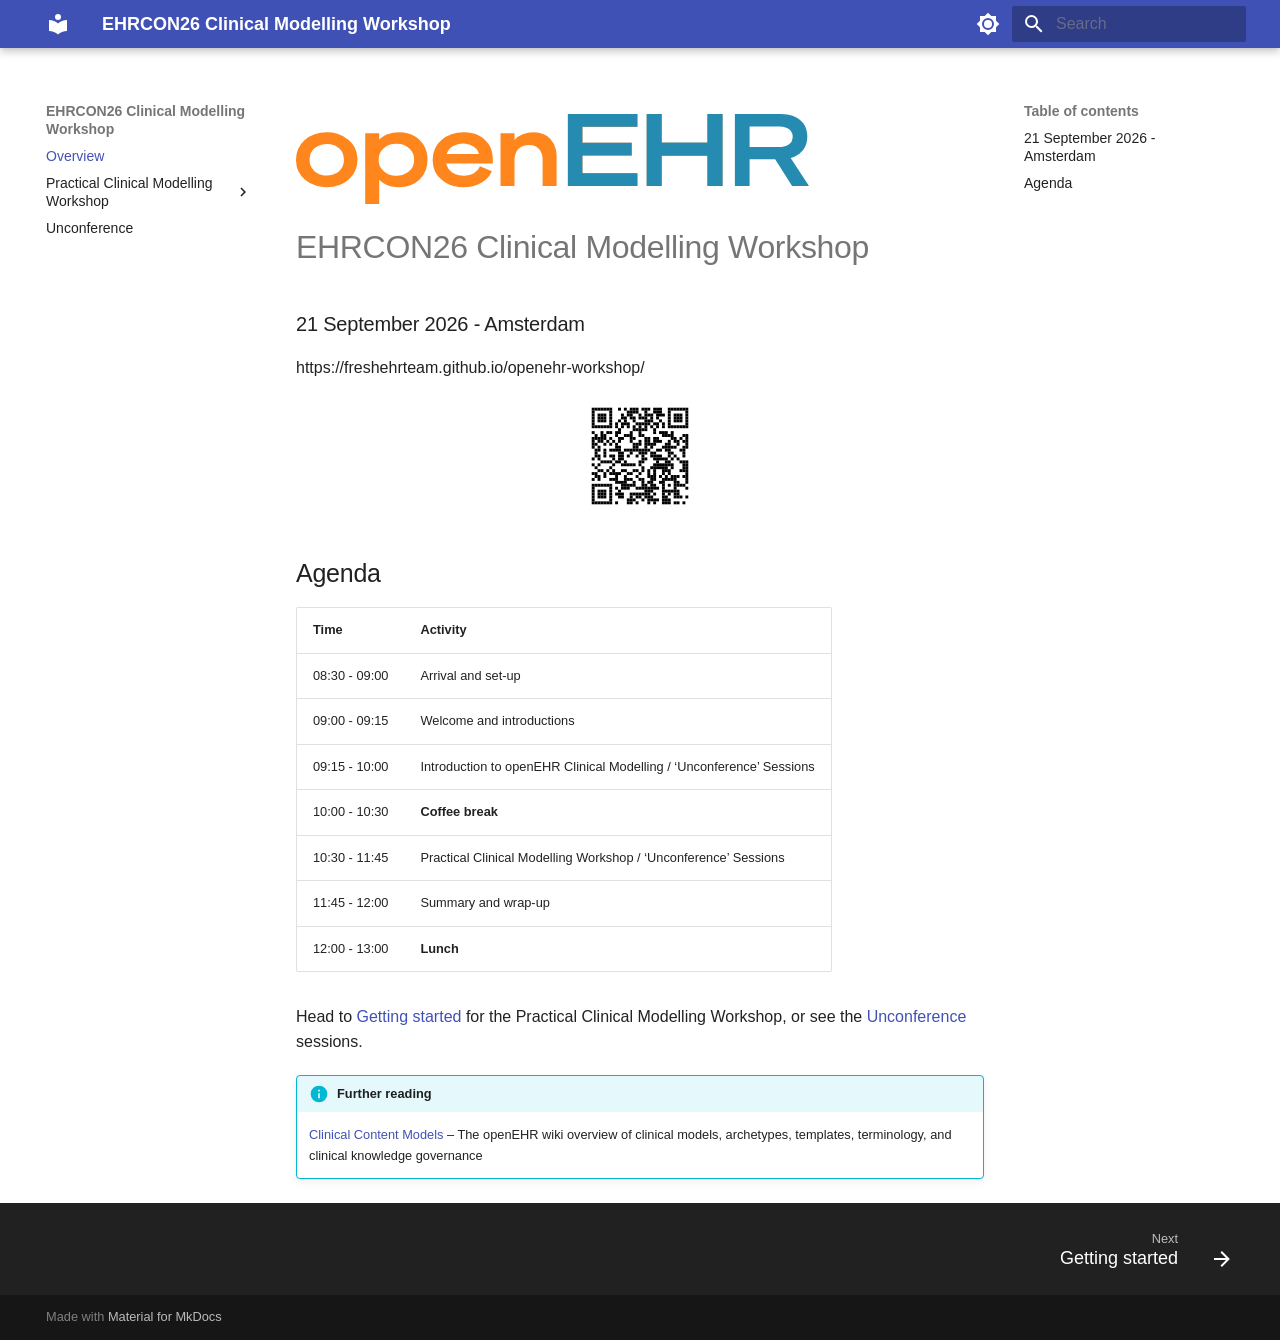
==== commit df4371f9: "Deployed bafdad1 with MkDocs version: 1.4.2" ====
--- a/index.html
+++ b/index.html
@@ -404,7 +404,8 @@
 <h1 id="ehrcon26-clinical-modelling-workshop">EHRCON26 Clinical Modelling Workshop</h1>
 <h3 id="21-september-2026-amsterdam">21 September 2026 - Amsterdam</h3>
 <p>https://freshehrteam.github.io/openehr-workshop/</p>
-<p><img alt="QR code linking to this site" class="center-image" src="images/qr-code.svg" style="width:120px" /></p>
+<p><img alt="QR code linking to this site" class="center-image" src="images/qr-code.svg#only-light" style="width:120px" />
+<img alt="QR code linking to this site" class="center-image" src="images/qr-code-dark.svg#only-dark" style="width:120px" /></p>
 <h2 id="agenda">Agenda</h2>
 <table>
 <thead>
@@ -445,6 +446,10 @@
 </tbody>
 </table>
 <p>Head to <a href="getting-started/">Getting started</a> for the Practical Clinical Modelling Workshop, or see the <a href="unconference/">Unconference</a> sessions.</p>
+<div class="admonition info">
+<p class="admonition-title">Further reading</p>
+<p><a href="https://openehr.atlassian.net/wiki/x/cQAt">Clinical Content Models</a> – The openEHR wiki overview of clinical models, archetypes, templates, terminology, and clinical knowledge governance</p>
+</div>
 
 
 
--- a/stylesheets/extra.css
+++ b/stylesheets/extra.css
@@ -6,3 +6,11 @@
     display: block;
     margin: 0 auto;
 }
+
+img[src$="#only-dark"] {
+    display: none;
+}
+
+[data-md-color-scheme="slate"] img[src$="#only-dark"] {
+    display: block;
+}
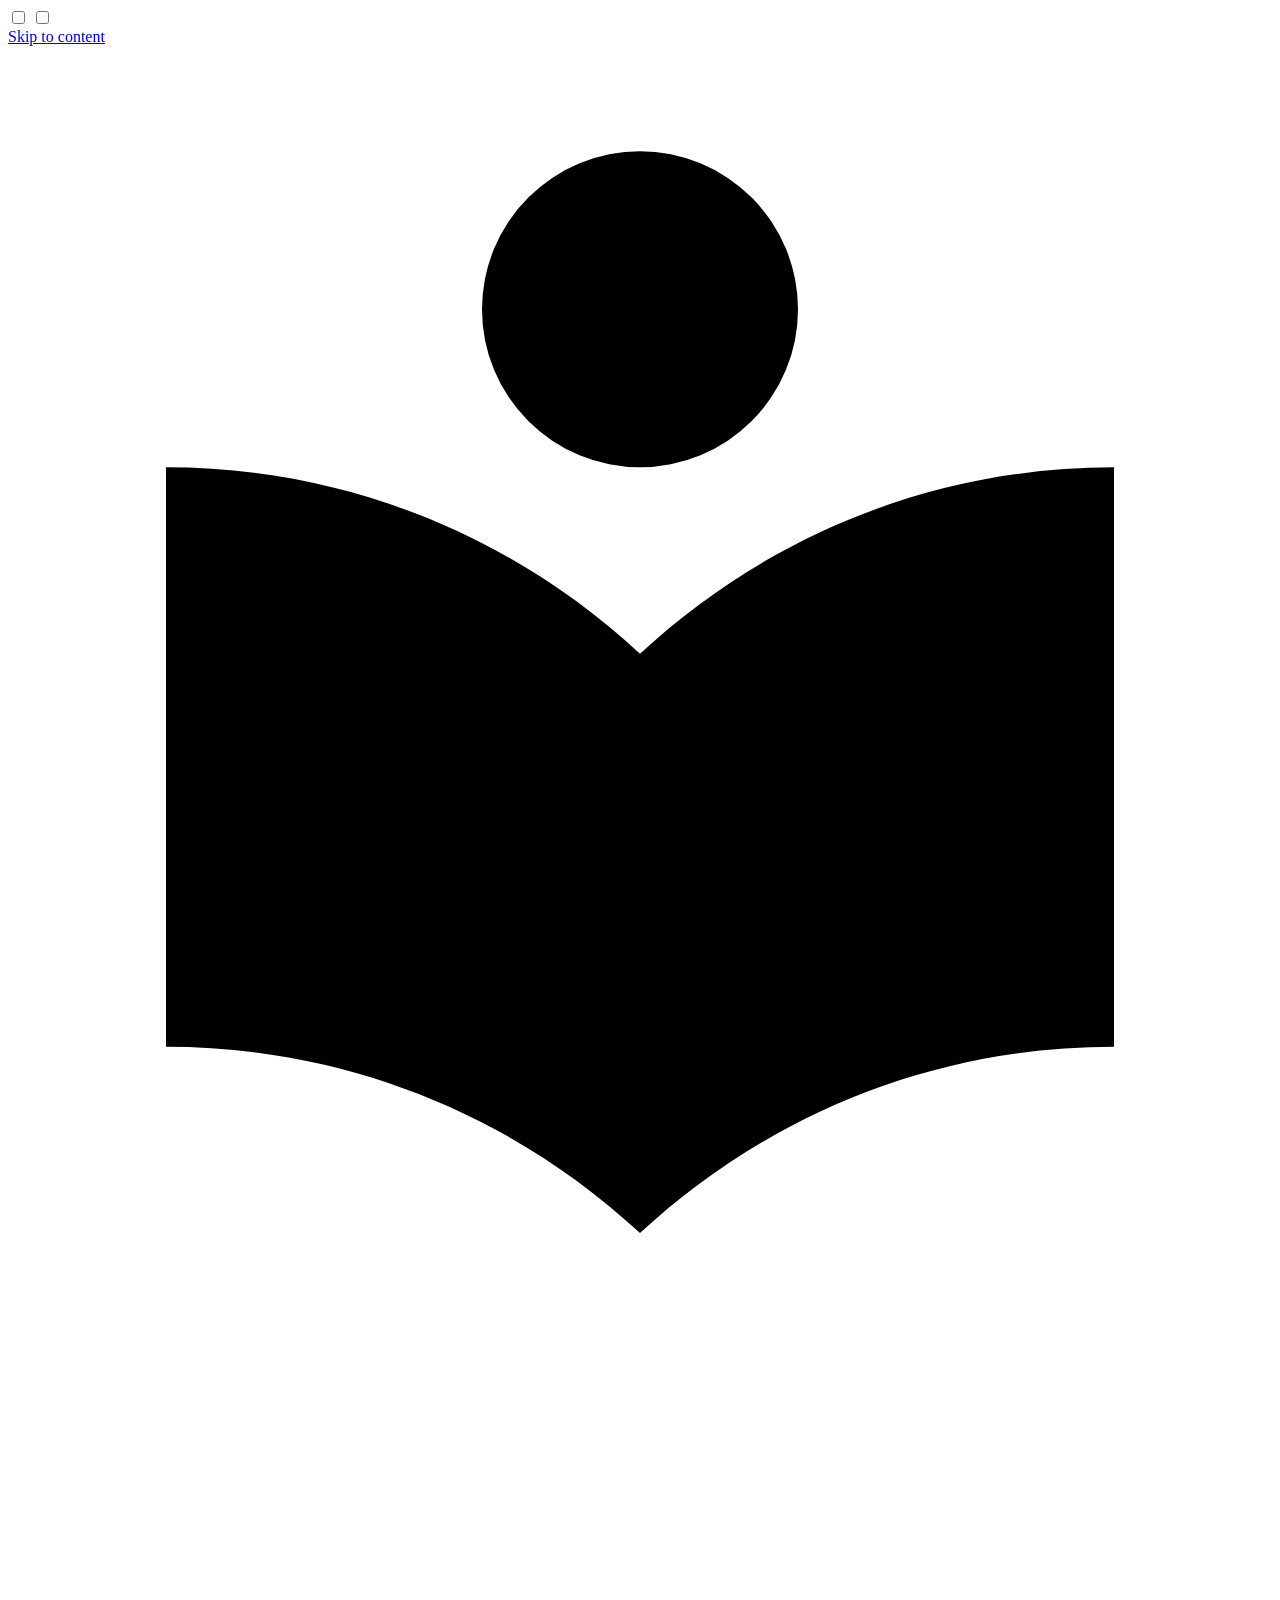
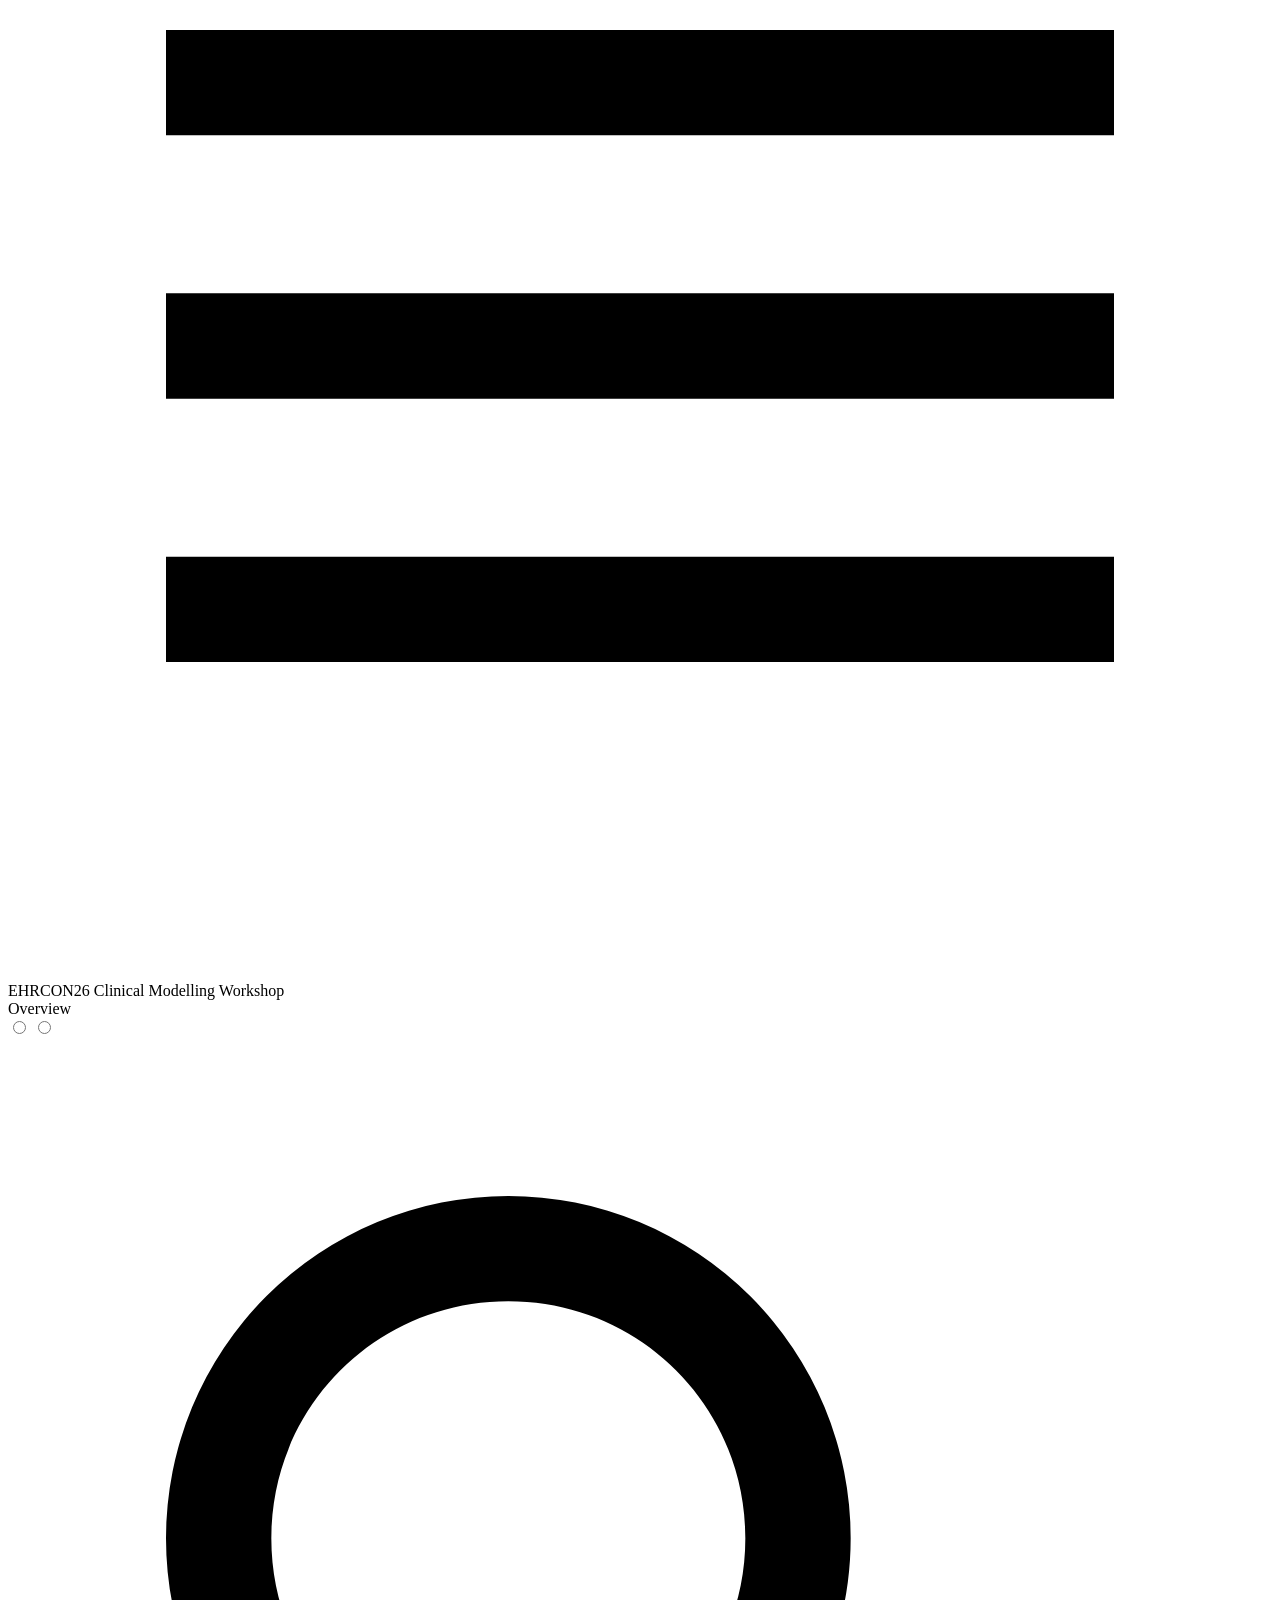
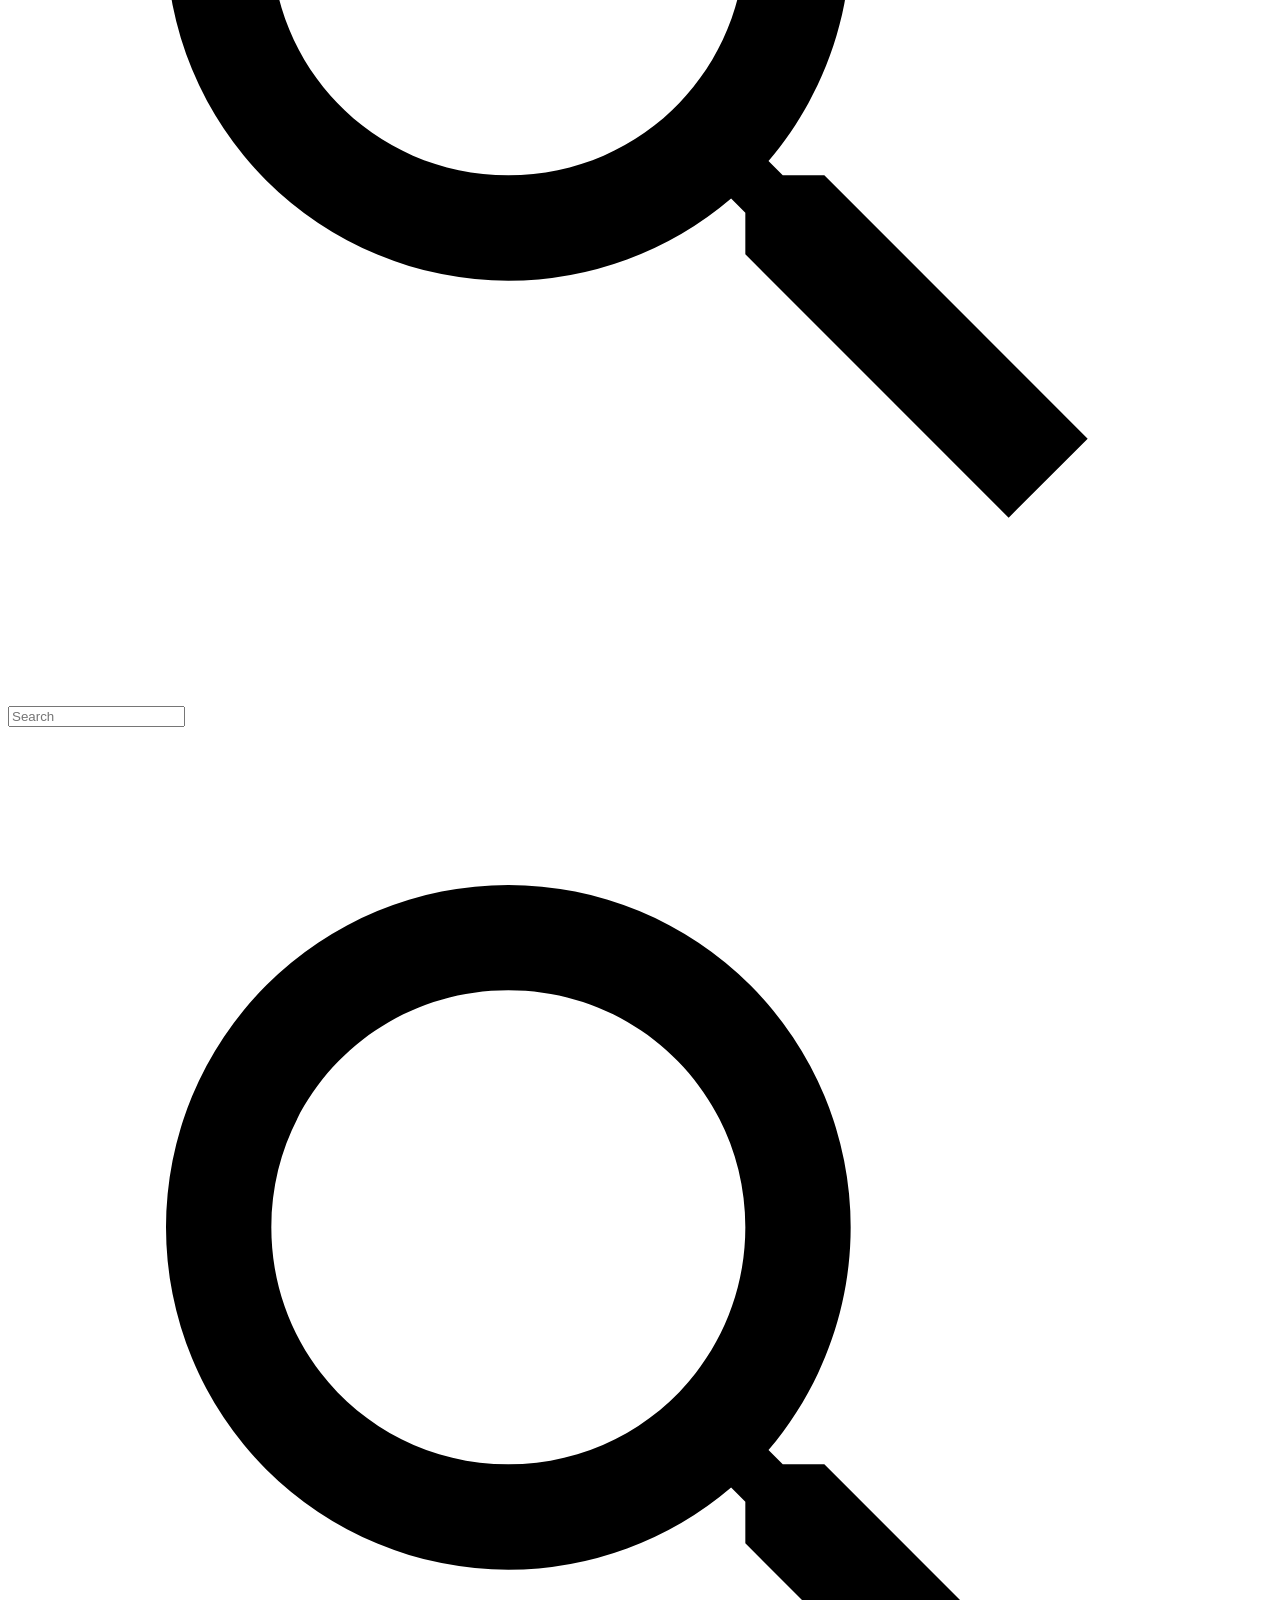
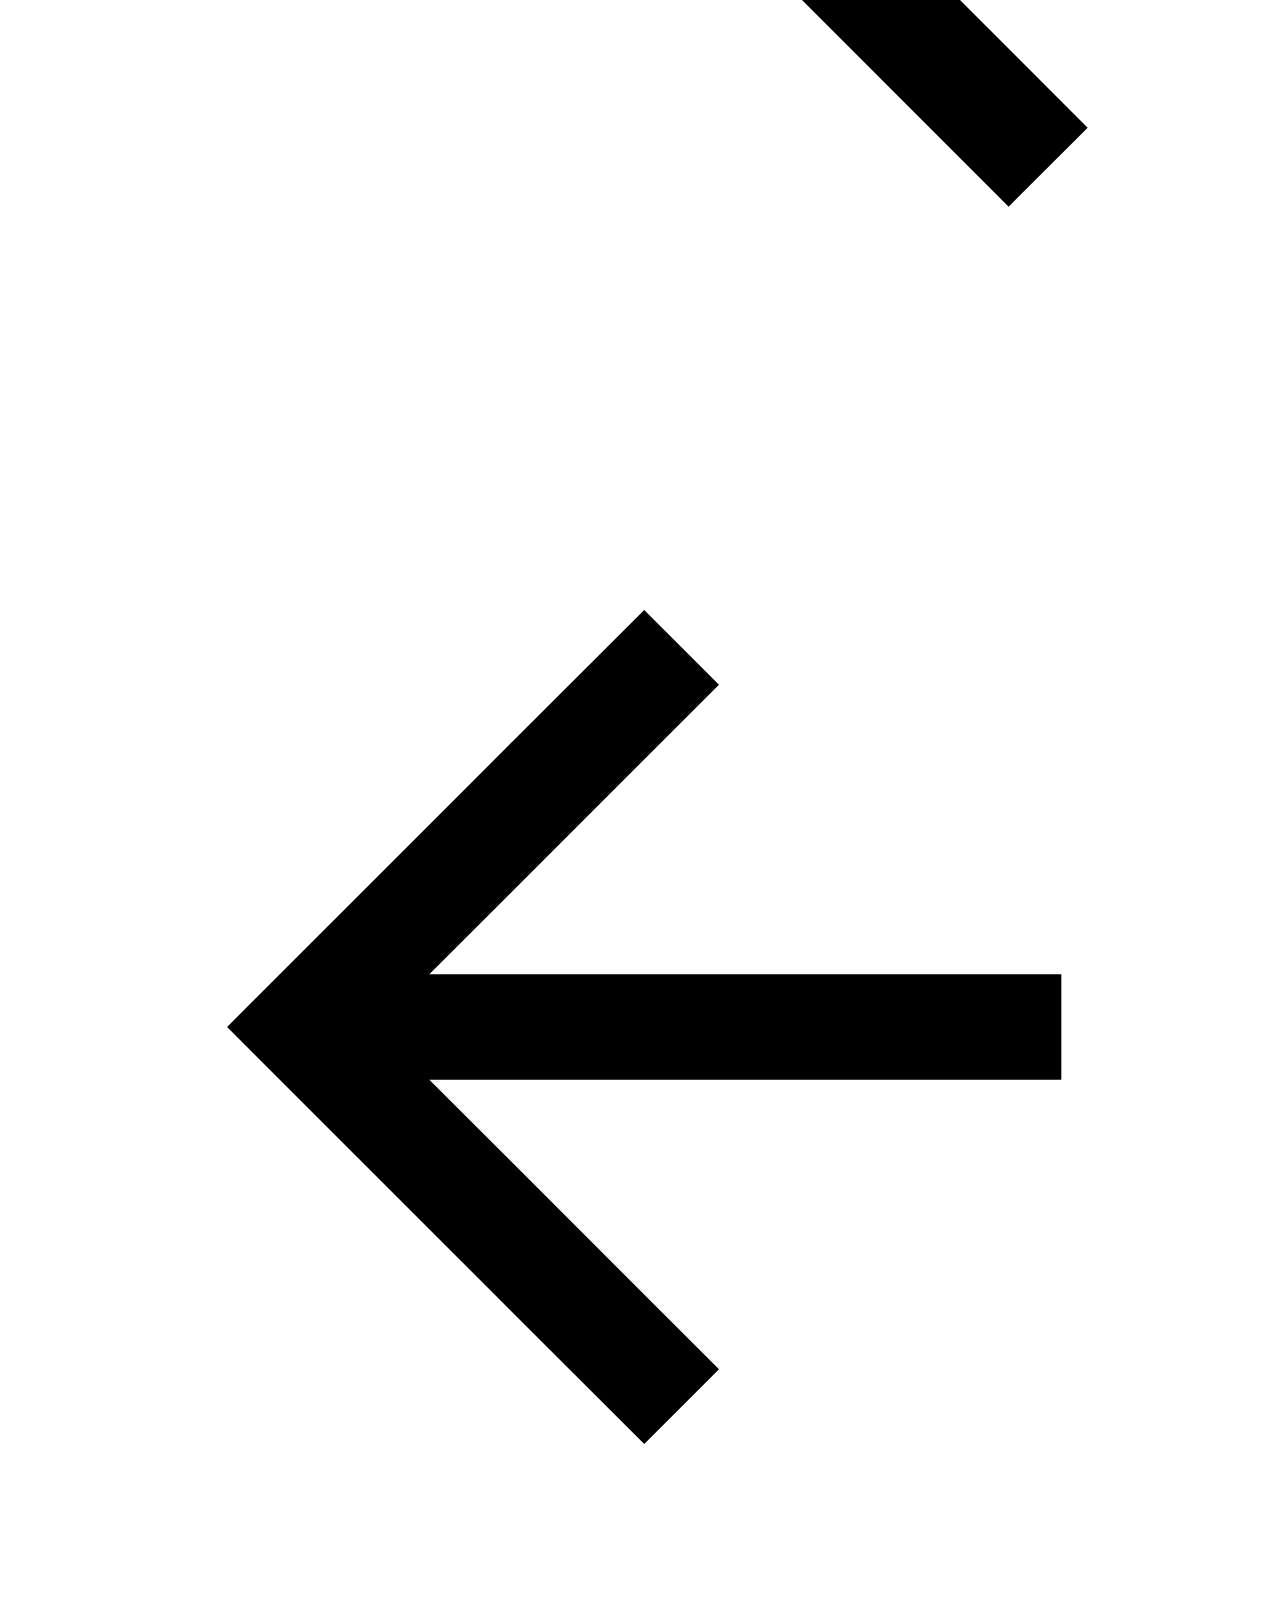
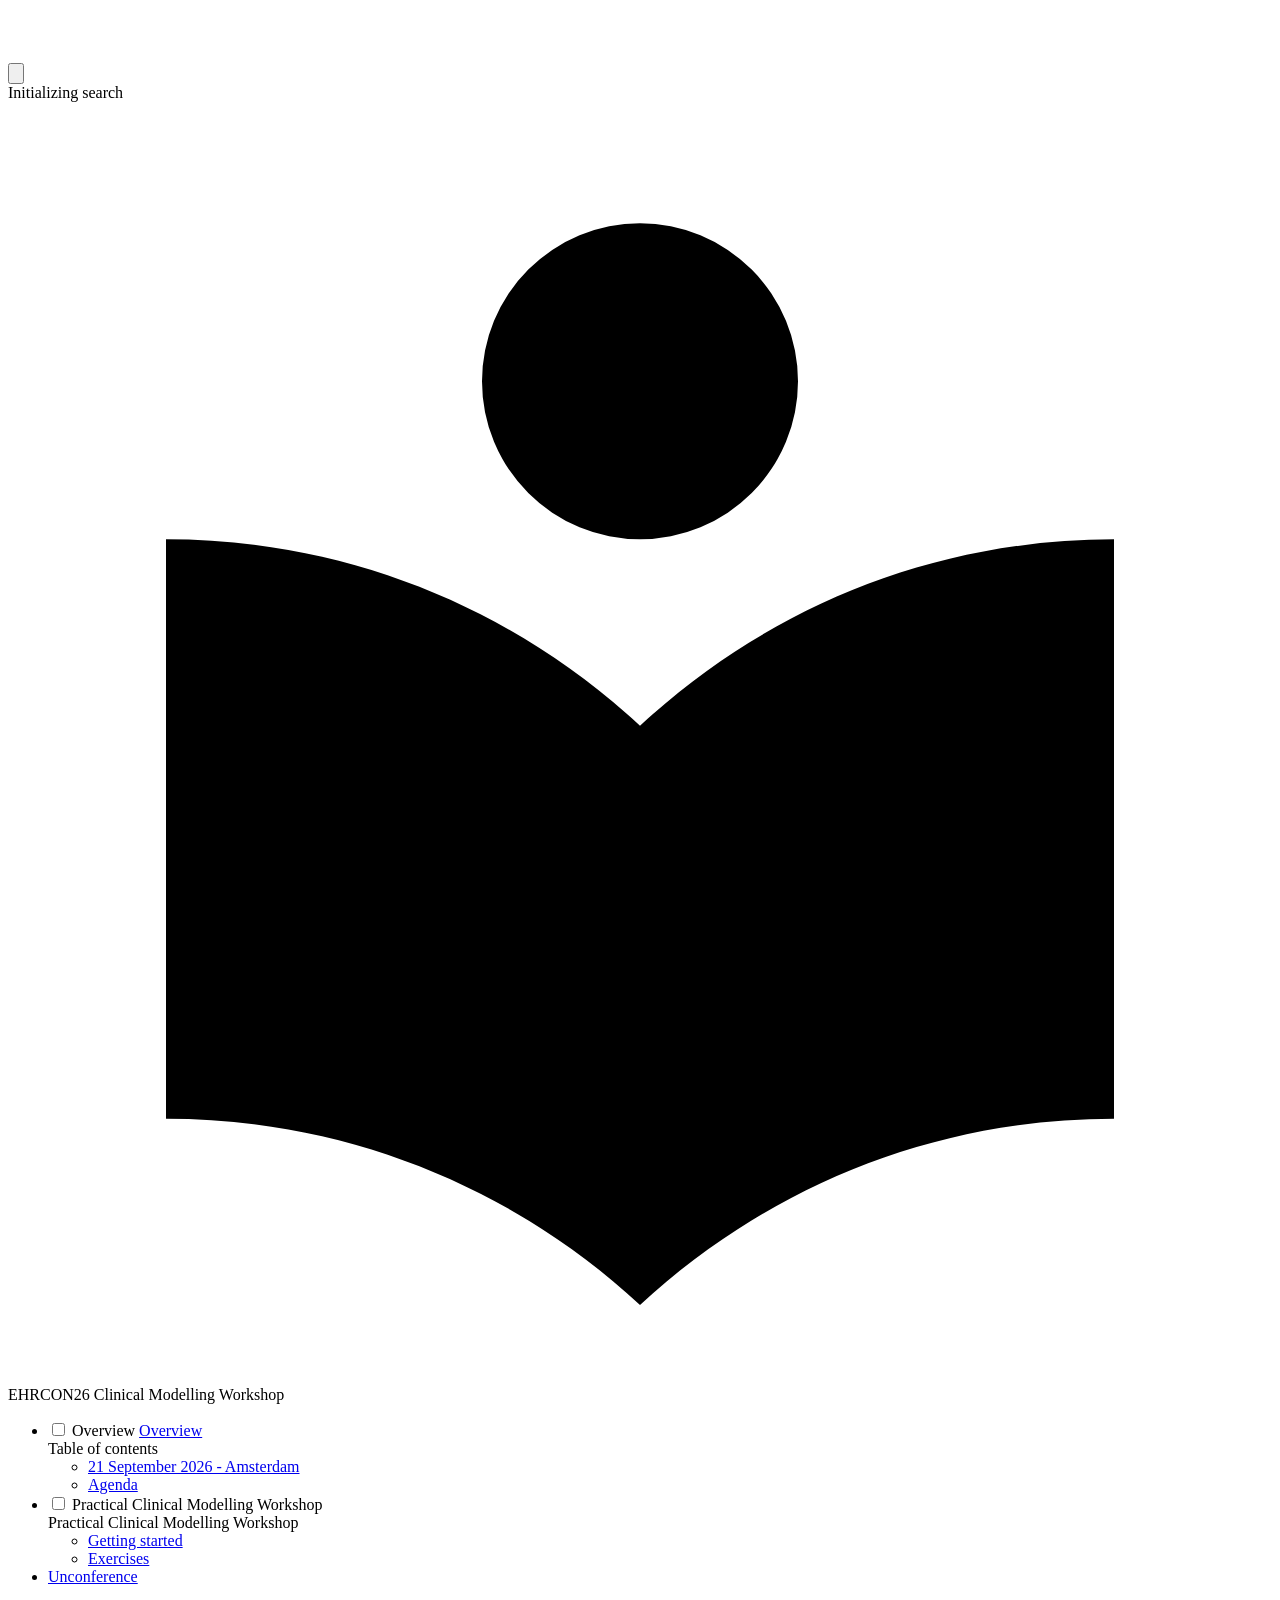
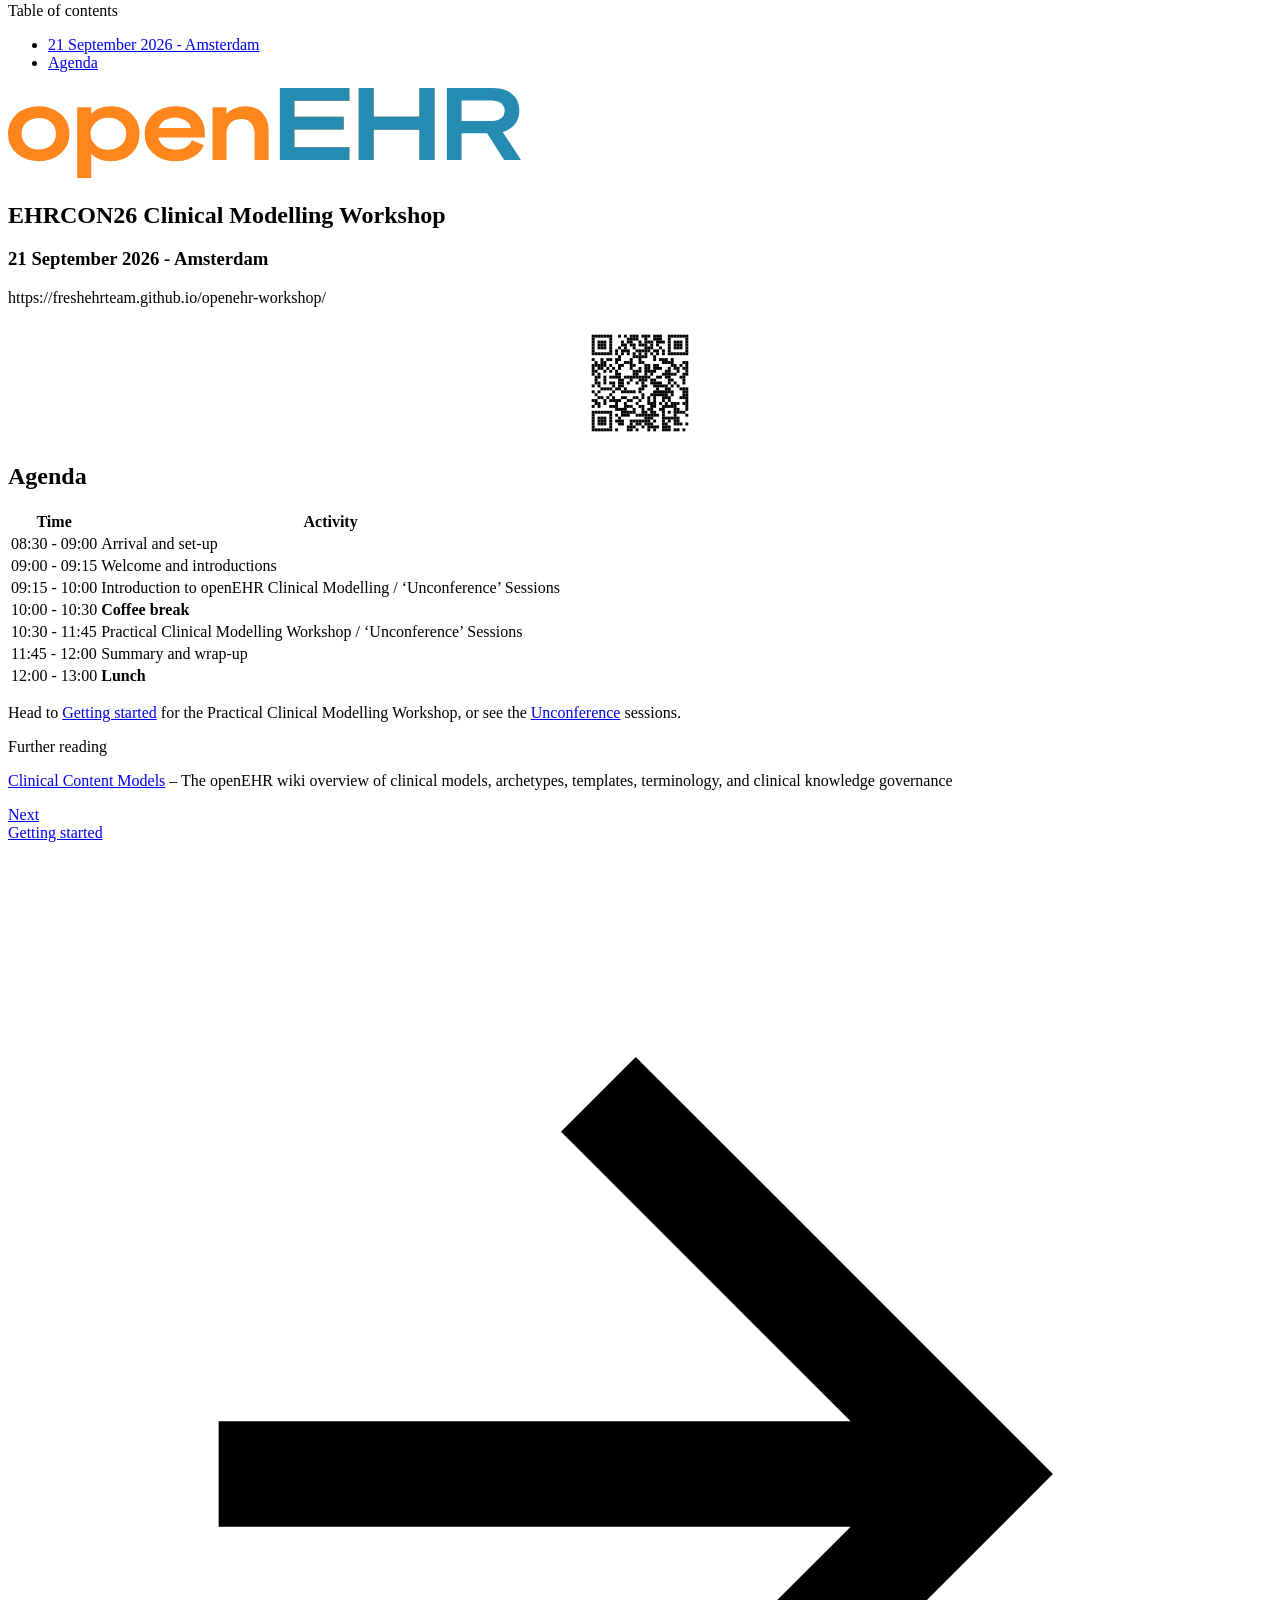
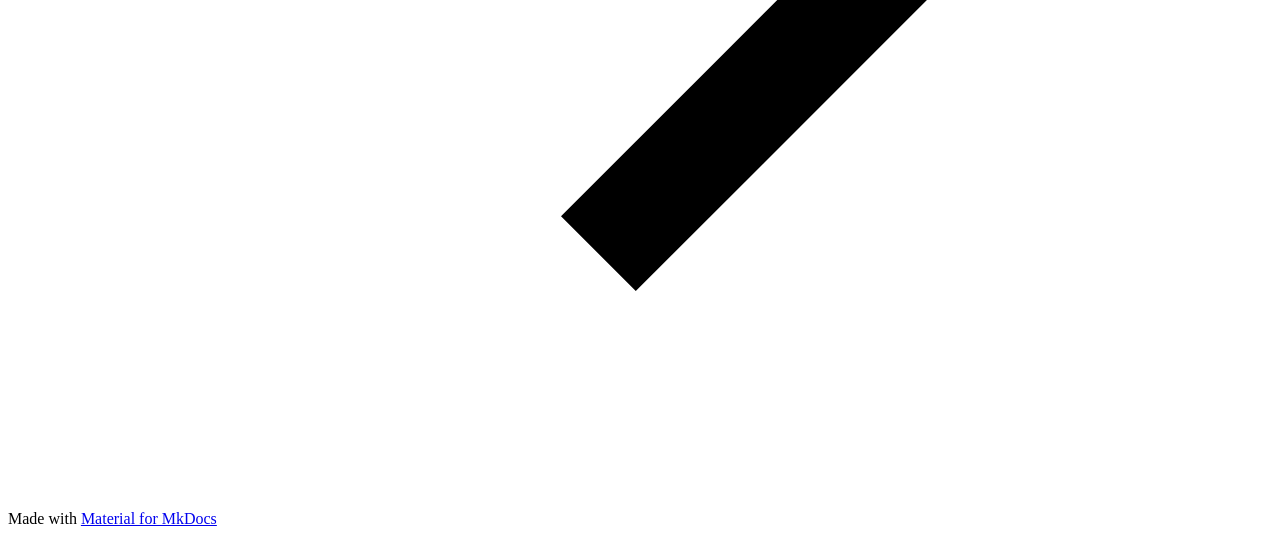
==== commit ecdc5462: "Deployed a0eda9f with MkDocs version: 1.6.1" ====
--- a/index.html
+++ b/index.html
@@ -12,8 +12,12 @@
       
         <link rel="next" href="getting-started/">
       
+      
+        
+      
+      
       <link rel="icon" href="assets/images/favicon.png">
-      <meta name="generator" content="mkdocs-1.4.2, mkdocs-material-9.1.5">
+      <meta name="generator" content="mkdocs-1.6.1, mkdocs-material-9.7.7">
     
     
       
@@ -21,14 +25,17 @@
       
     
     
-      <link rel="stylesheet" href="assets/stylesheets/main.7a7fce14.min.css">
-      
-        
-        <link rel="stylesheet" href="assets/stylesheets/palette.a0c5b2b5.min.css">
-      
-      
-
-    
+      <link rel="stylesheet" href="assets/stylesheets/main.ec1eaa64.min.css">
+      
+        
+        <link rel="stylesheet" href="assets/stylesheets/palette.ab4e12ef.min.css">
+      
+      
+
+
+    
+    
+      
     
     
       
@@ -42,11 +49,10 @@
     
       <link rel="stylesheet" href="stylesheets/extra.css">
     
-    <script>__md_scope=new URL(".",location),__md_hash=e=>[...e].reduce((e,_)=>(e<<5)-e+_.charCodeAt(0),0),__md_get=(e,_=localStorage,t=__md_scope)=>JSON.parse(_.getItem(t.pathname+"."+e)),__md_set=(e,_,t=localStorage,a=__md_scope)=>{try{t.setItem(a.pathname+"."+e,JSON.stringify(_))}catch(e){}}</script>
-    
-      
-
-    
+    <script>__md_scope=new URL(".",location),__md_hash=e=>[...e].reduce(((e,_)=>(e<<5)-e+_.charCodeAt(0)),0),__md_get=(e,_=localStorage,t=__md_scope)=>JSON.parse(_.getItem(t.pathname+"."+e)),__md_set=(e,_,t=localStorage,a=__md_scope)=>{try{t.setItem(a.pathname+"."+e,JSON.stringify(_))}catch(e){}}</script>
+    
+      
+
     
     
   </head>
@@ -59,11 +65,8 @@
     
     
     
-    <body dir="ltr" data-md-color-scheme="default" data-md-color-primary="lightblue" data-md-color-accent="">
-  
-    
-    
-      <script>var palette=__md_get("__palette");if(palette&&"object"==typeof palette.color)for(var key of Object.keys(palette.color))document.body.setAttribute("data-md-color-"+key,palette.color[key])</script>
+    <body dir="ltr" data-md-color-scheme="default" data-md-color-primary="lightblue" data-md-color-accent="indigo">
+  
     
     <input class="md-toggle" data-md-toggle="drawer" type="checkbox" id="__drawer" autocomplete="off">
     <input class="md-toggle" data-md-toggle="search" type="checkbox" id="__search" autocomplete="off">
@@ -90,11 +93,12 @@
     <a href="." title="EHRCON26 Clinical Modelling Workshop" class="md-header__button md-logo" aria-label="EHRCON26 Clinical Modelling Workshop" data-md-component="logo">
       
   
-  <svg xmlns="http://www.w3.org/2000/svg" viewBox="0 0 24 24"><path d="M12 8a3 3 0 0 0 3-3 3 3 0 0 0-3-3 3 3 0 0 0-3 3 3 3 0 0 0 3 3m0 3.54C9.64 9.35 6.5 8 3 8v11c3.5 0 6.64 1.35 9 3.54 2.36-2.19 5.5-3.54 9-3.54V8c-3.5 0-6.64 1.35-9 3.54Z"/></svg>
+  <svg xmlns="http://www.w3.org/2000/svg" viewBox="0 0 24 24"><path d="M12 8a3 3 0 0 0 3-3 3 3 0 0 0-3-3 3 3 0 0 0-3 3 3 3 0 0 0 3 3m0 3.54C9.64 9.35 6.5 8 3 8v11c3.5 0 6.64 1.35 9 3.54 2.36-2.19 5.5-3.54 9-3.54V8c-3.5 0-6.64 1.35-9 3.54"/></svg>
 
     </a>
     <label class="md-header__button md-icon" for="__drawer">
-      <svg xmlns="http://www.w3.org/2000/svg" viewBox="0 0 24 24"><path d="M3 6h18v2H3V6m0 5h18v2H3v-2m0 5h18v2H3v-2Z"/></svg>
+      
+      <svg xmlns="http://www.w3.org/2000/svg" viewBox="0 0 24 24"><path d="M3 6h18v2H3zm0 5h18v2H3zm0 5h18v2H3z"/></svg>
     </label>
     <div class="md-header__title" data-md-component="header-title">
       <div class="md-header__ellipsis">
@@ -113,50 +117,65 @@
       </div>
     </div>
     
-      <form class="md-header__option" data-md-component="palette">
-        
-          
-          <input class="md-option" data-md-color-media="(prefers-color-scheme: light)" data-md-color-scheme="default" data-md-color-primary="lightblue" data-md-color-accent=""  aria-label="Switch to dark mode"  type="radio" name="__palette" id="__palette_1">
-          
-            <label class="md-header__button md-icon" title="Switch to dark mode" for="__palette_2" hidden>
-              <svg xmlns="http://www.w3.org/2000/svg" viewBox="0 0 24 24"><path d="M12 8a4 4 0 0 0-4 4 4 4 0 0 0 4 4 4 4 0 0 0 4-4 4 4 0 0 0-4-4m0 10a6 6 0 0 1-6-6 6 6 0 0 1 6-6 6 6 0 0 1 6 6 6 6 0 0 1-6 6m8-9.31V4h-4.69L12 .69 8.69 4H4v4.69L.69 12 4 15.31V20h4.69L12 23.31 15.31 20H20v-4.69L23.31 12 20 8.69Z"/></svg>
-            </label>
-          
-        
-          
-          <input class="md-option" data-md-color-media="(prefers-color-scheme: dark)" data-md-color-scheme="slate" data-md-color-primary="lightblue" data-md-color-accent=""  aria-label="Switch to light mode"  type="radio" name="__palette" id="__palette_2">
-          
-            <label class="md-header__button md-icon" title="Switch to light mode" for="__palette_1" hidden>
-              <svg xmlns="http://www.w3.org/2000/svg" viewBox="0 0 24 24"><path d="M12 18c-.89 0-1.74-.2-2.5-.55C11.56 16.5 13 14.42 13 12c0-2.42-1.44-4.5-3.5-5.45C10.26 6.2 11.11 6 12 6a6 6 0 0 1 6 6 6 6 0 0 1-6 6m8-9.31V4h-4.69L12 .69 8.69 4H4v4.69L.69 12 4 15.31V20h4.69L12 23.31 15.31 20H20v-4.69L23.31 12 20 8.69Z"/></svg>
-            </label>
-          
-        
-      </form>
-    
-    
-    
-      <label class="md-header__button md-icon" for="__search">
-        <svg xmlns="http://www.w3.org/2000/svg" viewBox="0 0 24 24"><path d="M9.5 3A6.5 6.5 0 0 1 16 9.5c0 1.61-.59 3.09-1.56 4.23l.27.27h.79l5 5-1.5 1.5-5-5v-.79l-.27-.27A6.516 6.516 0 0 1 9.5 16 6.5 6.5 0 0 1 3 9.5 6.5 6.5 0 0 1 9.5 3m0 2C7 5 5 7 5 9.5S7 14 9.5 14 14 12 14 9.5 12 5 9.5 5Z"/></svg>
+      
+        <form class="md-header__option" data-md-component="palette">
+  
+    
+    
+    
+    <input class="md-option" data-md-color-media="(prefers-color-scheme: light)" data-md-color-scheme="default" data-md-color-primary="lightblue" data-md-color-accent="indigo"  aria-label="Switch to dark mode"  type="radio" name="__palette" id="__palette_0">
+    
+      <label class="md-header__button md-icon" title="Switch to dark mode" for="__palette_1" hidden>
+        <svg xmlns="http://www.w3.org/2000/svg" viewBox="0 0 24 24"><path d="M12 8a4 4 0 0 0-4 4 4 4 0 0 0 4 4 4 4 0 0 0 4-4 4 4 0 0 0-4-4m0 10a6 6 0 0 1-6-6 6 6 0 0 1 6-6 6 6 0 0 1 6 6 6 6 0 0 1-6 6m8-9.31V4h-4.69L12 .69 8.69 4H4v4.69L.69 12 4 15.31V20h4.69L12 23.31 15.31 20H20v-4.69L23.31 12z"/></svg>
       </label>
-      <div class="md-search" data-md-component="search" role="dialog">
+    
+  
+    
+    
+    
+    <input class="md-option" data-md-color-media="(prefers-color-scheme: dark)" data-md-color-scheme="slate" data-md-color-primary="lightblue" data-md-color-accent="indigo"  aria-label="Switch to light mode"  type="radio" name="__palette" id="__palette_1">
+    
+      <label class="md-header__button md-icon" title="Switch to light mode" for="__palette_0" hidden>
+        <svg xmlns="http://www.w3.org/2000/svg" viewBox="0 0 24 24"><path d="M12 18c-.89 0-1.74-.2-2.5-.55C11.56 16.5 13 14.42 13 12s-1.44-4.5-3.5-5.45C10.26 6.2 11.11 6 12 6a6 6 0 0 1 6 6 6 6 0 0 1-6 6m8-9.31V4h-4.69L12 .69 8.69 4H4v4.69L.69 12 4 15.31V20h4.69L12 23.31 15.31 20H20v-4.69L23.31 12z"/></svg>
+      </label>
+    
+  
+</form>
+      
+    
+    
+      <script>var palette=__md_get("__palette");if(palette&&palette.color){if("(prefers-color-scheme)"===palette.color.media){var media=matchMedia("(prefers-color-scheme: light)"),input=document.querySelector(media.matches?"[data-md-color-media='(prefers-color-scheme: light)']":"[data-md-color-media='(prefers-color-scheme: dark)']");palette.color.media=input.getAttribute("data-md-color-media"),palette.color.scheme=input.getAttribute("data-md-color-scheme"),palette.color.primary=input.getAttribute("data-md-color-primary"),palette.color.accent=input.getAttribute("data-md-color-accent")}for(var[key,value]of Object.entries(palette.color))document.body.setAttribute("data-md-color-"+key,value)}</script>
+    
+    
+    
+      
+      
+        <label class="md-header__button md-icon" for="__search">
+          
+          <svg xmlns="http://www.w3.org/2000/svg" viewBox="0 0 24 24"><path d="M9.5 3A6.5 6.5 0 0 1 16 9.5c0 1.61-.59 3.09-1.56 4.23l.27.27h.79l5 5-1.5 1.5-5-5v-.79l-.27-.27A6.52 6.52 0 0 1 9.5 16 6.5 6.5 0 0 1 3 9.5 6.5 6.5 0 0 1 9.5 3m0 2C7 5 5 7 5 9.5S7 14 9.5 14 14 12 14 9.5 12 5 9.5 5"/></svg>
+        </label>
+        <div class="md-search" data-md-component="search" role="dialog">
   <label class="md-search__overlay" for="__search"></label>
   <div class="md-search__inner" role="search">
     <form class="md-search__form" name="search">
       <input type="text" class="md-search__input" name="query" aria-label="Search" placeholder="Search" autocapitalize="off" autocorrect="off" autocomplete="off" spellcheck="false" data-md-component="search-query" required>
       <label class="md-search__icon md-icon" for="__search">
-        <svg xmlns="http://www.w3.org/2000/svg" viewBox="0 0 24 24"><path d="M9.5 3A6.5 6.5 0 0 1 16 9.5c0 1.61-.59 3.09-1.56 4.23l.27.27h.79l5 5-1.5 1.5-5-5v-.79l-.27-.27A6.516 6.516 0 0 1 9.5 16 6.5 6.5 0 0 1 3 9.5 6.5 6.5 0 0 1 9.5 3m0 2C7 5 5 7 5 9.5S7 14 9.5 14 14 12 14 9.5 12 5 9.5 5Z"/></svg>
-        <svg xmlns="http://www.w3.org/2000/svg" viewBox="0 0 24 24"><path d="M20 11v2H8l5.5 5.5-1.42 1.42L4.16 12l7.92-7.92L13.5 5.5 8 11h12Z"/></svg>
+        
+        <svg xmlns="http://www.w3.org/2000/svg" viewBox="0 0 24 24"><path d="M9.5 3A6.5 6.5 0 0 1 16 9.5c0 1.61-.59 3.09-1.56 4.23l.27.27h.79l5 5-1.5 1.5-5-5v-.79l-.27-.27A6.52 6.52 0 0 1 9.5 16 6.5 6.5 0 0 1 3 9.5 6.5 6.5 0 0 1 9.5 3m0 2C7 5 5 7 5 9.5S7 14 9.5 14 14 12 14 9.5 12 5 9.5 5"/></svg>
+        
+        <svg xmlns="http://www.w3.org/2000/svg" viewBox="0 0 24 24"><path d="M20 11v2H8l5.5 5.5-1.42 1.42L4.16 12l7.92-7.92L13.5 5.5 8 11z"/></svg>
       </label>
       <nav class="md-search__options" aria-label="Search">
         
         <button type="reset" class="md-search__icon md-icon" title="Clear" aria-label="Clear" tabindex="-1">
-          <svg xmlns="http://www.w3.org/2000/svg" viewBox="0 0 24 24"><path d="M19 6.41 17.59 5 12 10.59 6.41 5 5 6.41 10.59 12 5 17.59 6.41 19 12 13.41 17.59 19 19 17.59 13.41 12 19 6.41Z"/></svg>
+          
+          <svg xmlns="http://www.w3.org/2000/svg" viewBox="0 0 24 24"><path d="M19 6.41 17.59 5 12 10.59 6.41 5 5 6.41 10.59 12 5 17.59 6.41 19 12 13.41 17.59 19 19 17.59 13.41 12z"/></svg>
         </button>
       </nav>
       
     </form>
     <div class="md-search__output">
-      <div class="md-search__scrollwrap" data-md-scrollfix>
+      <div class="md-search__scrollwrap" tabindex="0" data-md-scrollfix>
         <div class="md-search-result" data-md-component="search-result">
           <div class="md-search-result__meta">
             Initializing search
@@ -167,6 +186,7 @@
     </div>
   </div>
 </div>
+      
     
     
   </nav>
@@ -191,12 +211,13 @@
                     
 
 
+
 <nav class="md-nav md-nav--primary" aria-label="Navigation" data-md-level="0">
   <label class="md-nav__title" for="__drawer">
     <a href="." title="EHRCON26 Clinical Modelling Workshop" class="md-nav__button md-logo" aria-label="EHRCON26 Clinical Modelling Workshop" data-md-component="logo">
       
   
-  <svg xmlns="http://www.w3.org/2000/svg" viewBox="0 0 24 24"><path d="M12 8a3 3 0 0 0 3-3 3 3 0 0 0-3-3 3 3 0 0 0-3 3 3 3 0 0 0 3 3m0 3.54C9.64 9.35 6.5 8 3 8v11c3.5 0 6.64 1.35 9 3.54 2.36-2.19 5.5-3.54 9-3.54V8c-3.5 0-6.64 1.35-9 3.54Z"/></svg>
+  <svg xmlns="http://www.w3.org/2000/svg" viewBox="0 0 24 24"><path d="M12 8a3 3 0 0 0 3-3 3 3 0 0 0-3-3 3 3 0 0 0-3 3 3 3 0 0 0 3 3m0 3.54C9.64 9.35 6.5 8 3 8v11c3.5 0 6.64 1.35 9 3.54 2.36-2.19 5.5-3.54 9-3.54V8c-3.5 0-6.64 1.35-9 3.54"/></svg>
 
     </a>
     EHRCON26 Clinical Modelling Workshop
@@ -206,11 +227,10 @@
     
       
       
-      
-
-  
-  
-    
+  
+  
+    
+  
   
   
     <li class="md-nav__item md-nav__item--active">
@@ -222,12 +242,38 @@
       
       
         <label class="md-nav__link md-nav__link--active" for="__toc">
-          Overview
+          
+  
+  
+  <span class="md-ellipsis">
+    
+  
+    Overview
+  
+
+    
+  </span>
+  
+  
+
           <span class="md-nav__icon md-icon"></span>
         </label>
       
       <a href="." class="md-nav__link md-nav__link--active">
-        Overview
+        
+  
+  
+  <span class="md-ellipsis">
+    
+  
+    Overview
+  
+
+    
+  </span>
+  
+  
+
       </a>
       
         
@@ -247,14 +293,22 @@
       
         <li class="md-nav__item">
   <a href="#21-september-2026-amsterdam" class="md-nav__link">
-    21 September 2026 - Amsterdam
+    <span class="md-ellipsis">
+      
+        21 September 2026 - Amsterdam
+      
+    </span>
   </a>
   
 </li>
       
         <li class="md-nav__item">
   <a href="#agenda" class="md-nav__link">
-    Agenda
+    <span class="md-ellipsis">
+      
+        Agenda
+      
+    </span>
   </a>
   
 </li>
@@ -269,77 +323,136 @@
     
       
       
-      
-
-  
-  
-  
+  
+  
+  
+  
+    
+    
+    
+    
     
     <li class="md-nav__item md-nav__item--nested">
       
-      
-      
-      
-      <input class="md-nav__toggle md-toggle " type="checkbox" id="__nav_2" >
-      
-      
-      
-        <label class="md-nav__link" for="__nav_2" id="__nav_2_label" tabindex="0">
-          Practical Clinical Modelling Workshop
-          <span class="md-nav__icon md-icon"></span>
-        </label>
-      
-      <nav class="md-nav" data-md-level="1" aria-labelledby="__nav_2_label" aria-expanded="false">
-        <label class="md-nav__title" for="__nav_2">
-          <span class="md-nav__icon md-icon"></span>
-          Practical Clinical Modelling Workshop
-        </label>
-        <ul class="md-nav__list" data-md-scrollfix>
-          
-            
-              
+        
+        
+        <input class="md-nav__toggle md-toggle " type="checkbox" id="__nav_2" >
+        
+          
+          <label class="md-nav__link" for="__nav_2" id="__nav_2_label" tabindex="0">
+            
+  
+  
+  <span class="md-ellipsis">
+    
+  
+    Practical Clinical Modelling Workshop
+  
+
+    
+  </span>
+  
+  
+
+            <span class="md-nav__icon md-icon"></span>
+          </label>
+        
+        <nav class="md-nav" data-md-level="1" aria-labelledby="__nav_2_label" aria-expanded="false">
+          <label class="md-nav__title" for="__nav_2">
+            <span class="md-nav__icon md-icon"></span>
+            
+  
+    Practical Clinical Modelling Workshop
+  
+
+          </label>
+          <ul class="md-nav__list" data-md-scrollfix>
+            
+              
+                
+  
   
   
   
     <li class="md-nav__item">
       <a href="getting-started/" class="md-nav__link">
-        Getting started
+        
+  
+  
+  <span class="md-ellipsis">
+    
+  
+    Getting started
+  
+
+    
+  </span>
+  
+  
+
       </a>
     </li>
   
 
-            
-          
-            
-              
+              
+            
+              
+                
+  
   
   
   
     <li class="md-nav__item">
       <a href="exercises/" class="md-nav__link">
-        Exercises
+        
+  
+  
+  <span class="md-ellipsis">
+    
+  
+    Exercises
+  
+
+    
+  </span>
+  
+  
+
       </a>
     </li>
   
 
-            
-          
-        </ul>
-      </nav>
+              
+            
+          </ul>
+        </nav>
+      
     </li>
   
 
     
       
       
-      
-
+  
   
   
   
     <li class="md-nav__item">
       <a href="unconference/" class="md-nav__link">
-        Unconference
+        
+  
+  
+  <span class="md-ellipsis">
+    
+  
+    Unconference
+  
+
+    
+  </span>
+  
+  
+
       </a>
     </li>
   
@@ -373,14 +486,22 @@
       
         <li class="md-nav__item">
   <a href="#21-september-2026-amsterdam" class="md-nav__link">
-    21 September 2026 - Amsterdam
+    <span class="md-ellipsis">
+      
+        21 September 2026 - Amsterdam
+      
+    </span>
   </a>
   
 </li>
       
         <li class="md-nav__item">
   <a href="#agenda" class="md-nav__link">
-    Agenda
+    <span class="md-ellipsis">
+      
+        Agenda
+      
+    </span>
   </a>
   
 </li>
@@ -395,9 +516,11 @@
           
           
             <div class="md-content" data-md-component="content">
+              
               <article class="md-content__inner md-typeset">
                 
                   
+
 
 
 <p><img alt="openEHR" src="images/openehr-logo.svg" /></p>
@@ -455,11 +578,19 @@
 
 
 
+
+
+
+
+
+
+
                 
               </article>
             </div>
           
           
+<script>var target=document.getElementById(location.hash.slice(1));target&&target.name&&(target.checked=target.name.startsWith("__tabbed_"))</script>
         </div>
         
       </main>
@@ -472,7 +603,7 @@
         
         
           
-          <a href="getting-started/" class="md-footer__link md-footer__link--next" aria-label="Next: Getting started" rel="next">
+          <a href="getting-started/" class="md-footer__link md-footer__link--next" aria-label="Next: Getting started">
             <div class="md-footer__title">
               <span class="md-footer__direction">
                 Next
@@ -482,7 +613,8 @@
               </div>
             </div>
             <div class="md-footer__button md-icon">
-              <svg xmlns="http://www.w3.org/2000/svg" viewBox="0 0 24 24"><path d="M4 11v2h12l-5.5 5.5 1.42 1.42L19.84 12l-7.92-7.92L10.5 5.5 16 11H4Z"/></svg>
+              
+              <svg xmlns="http://www.w3.org/2000/svg" viewBox="0 0 24 24"><path d="M4 11v2h12l-5.5 5.5 1.42 1.42L19.84 12l-7.92-7.92L10.5 5.5 16 11z"/></svg>
             </div>
           </a>
         
@@ -510,10 +642,14 @@
       <div class="md-dialog__inner md-typeset"></div>
     </div>
     
-    <script id="__config" type="application/json">{"base": ".", "features": ["navigation.footer"], "search": "assets/javascripts/workers/search.208ed371.min.js", "translations": {"clipboard.copied": "Copied to clipboard", "clipboard.copy": "Copy to clipboard", "search.result.more.one": "1 more on this page", "search.result.more.other": "# more on this page", "search.result.none": "No matching documents", "search.result.one": "1 matching document", "search.result.other": "# matching documents", "search.result.placeholder": "Type to start searching", "search.result.term.missing": "Missing", "select.version": "Select version"}}</script>
-    
-    
-      <script src="assets/javascripts/bundle.407015b8.min.js"></script>
+    
+    
+      
+      
+      <script id="__config" type="application/json">{"annotate": null, "base": ".", "features": ["navigation.footer"], "search": "assets/javascripts/workers/search.2c215733.min.js", "tags": null, "translations": {"clipboard.copied": "Copied to clipboard", "clipboard.copy": "Copy to clipboard", "search.result.more.one": "1 more on this page", "search.result.more.other": "# more on this page", "search.result.none": "No matching documents", "search.result.one": "1 matching document", "search.result.other": "# matching documents", "search.result.placeholder": "Type to start searching", "search.result.term.missing": "Missing", "select.version": "Select version"}, "version": null}</script>
+    
+    
+      <script src="assets/javascripts/bundle.d7400e89.min.js"></script>
       
     
   </body>
--- a/assets/stylesheets/main.ec1eaa64.min.css
+++ b/assets/stylesheets/main.ec1eaa64.min.css
@@ -0,0 +1 @@
+@charset "UTF-8";html{-webkit-text-size-adjust:none;-moz-text-size-adjust:none;text-size-adjust:none;box-sizing:border-box}*,:after,:before{box-sizing:inherit}@media (prefers-reduced-motion){*,:after,:before{transition:none!important}}body{margin:0}a,button,input,label{-webkit-tap-highlight-color:transparent}a{color:inherit;text-decoration:none}hr{border:0;box-sizing:initial;display:block;height:.05rem;overflow:visible;padding:0}small{font-size:80%}sub,sup{line-height:1em}img{border-style:none}table{border-collapse:initial;border-spacing:0}td,th{font-weight:400;vertical-align:top}button{background:#0000;border:0;font-family:inherit;font-size:inherit;margin:0;padding:0}input{border:0;outline:none}:root{--md-primary-fg-color:#4051b5;--md-primary-fg-color--light:#5d6cc0;--md-primary-fg-color--dark:#303fa1;--md-primary-bg-color:#fff;--md-primary-bg-color--light:#ffffffb3;--md-accent-fg-color:#526cfe;--md-accent-fg-color--transparent:#526cfe1a;--md-accent-bg-color:#fff;--md-accent-bg-color--light:#ffffffb3}[data-md-color-scheme=default]{color-scheme:light}[data-md-color-scheme=default] img[src$="#gh-dark-mode-only"],[data-md-color-scheme=default] img[src$="#only-dark"]{display:none}:root,[data-md-color-scheme=default]{--md-hue:225deg;--md-default-fg-color:#000000de;--md-default-fg-color--light:#0000008a;--md-default-fg-color--lighter:#00000052;--md-default-fg-color--lightest:#00000012;--md-default-bg-color:#fff;--md-default-bg-color--light:#ffffffb3;--md-default-bg-color--lighter:#ffffff4d;--md-default-bg-color--lightest:#ffffff1f;--md-code-fg-color:#36464e;--md-code-bg-color:#f5f5f5;--md-code-bg-color--light:#f5f5f5b3;--md-code-bg-color--lighter:#f5f5f54d;--md-code-hl-color:#4287ff;--md-code-hl-color--light:#4287ff1a;--md-code-hl-number-color:#d52a2a;--md-code-hl-special-color:#db1457;--md-code-hl-function-color:#a846b9;--md-code-hl-constant-color:#6e59d9;--md-code-hl-keyword-color:#3f6ec6;--md-code-hl-string-color:#1c7d4d;--md-code-hl-name-color:var(--md-code-fg-color);--md-code-hl-operator-color:var(--md-default-fg-color--light);--md-code-hl-punctuation-color:var(--md-default-fg-color--light);--md-code-hl-comment-color:var(--md-default-fg-color--light);--md-code-hl-generic-color:var(--md-default-fg-color--light);--md-code-hl-variable-color:var(--md-default-fg-color--light);--md-typeset-color:var(--md-default-fg-color);--md-typeset-a-color:var(--md-primary-fg-color);--md-typeset-del-color:#f5503d26;--md-typeset-ins-color:#0bd57026;--md-typeset-kbd-color:#fafafa;--md-typeset-kbd-accent-color:#fff;--md-typeset-kbd-border-color:#b8b8b8;--md-typeset-mark-color:#ffff0080;--md-typeset-table-color:#0000001f;--md-typeset-table-color--light:rgba(0,0,0,.035);--md-admonition-fg-color:var(--md-default-fg-color);--md-admonition-bg-color:var(--md-default-bg-color);--md-warning-fg-color:#000000de;--md-warning-bg-color:#ff9;--md-footer-fg-color:#fff;--md-footer-fg-color--light:#ffffffb3;--md-footer-fg-color--lighter:#ffffff73;--md-footer-bg-color:#000000de;--md-footer-bg-color--dark:#00000052;--md-shadow-z1:0 0.2rem 0.5rem #0000000d,0 0 0.05rem #0000001a;--md-shadow-z2:0 0.2rem 0.5rem #0000001a,0 0 0.05rem #00000040;--md-shadow-z3:0 0.2rem 0.5rem #0003,0 0 0.05rem #00000059}.md-icon svg{fill:currentcolor;display:block;height:1.2rem;width:1.2rem}body{-webkit-font-smoothing:antialiased;-moz-osx-font-smoothing:grayscale;--md-text-font-family:var(--md-text-font,_),-apple-system,BlinkMacSystemFont,Helvetica,Arial,sans-serif;--md-code-font-family:var(--md-code-font,_),SFMono-Regular,Consolas,Menlo,monospace}aside,body,input{font-feature-settings:"kern","liga";color:var(--md-typeset-color);font-family:var(--md-text-font-family)}code,kbd,pre{font-feature-settings:"kern";font-family:var(--md-code-font-family)}:root{--md-typeset-table-sort-icon:url('data:image/svg+xml;charset=utf-8,<svg xmlns="http://www.w3.org/2000/svg" viewBox="0 0 24 24"><path d="m18 21-4-4h3V7h-3l4-4 4 4h-3v10h3M2 19v-2h10v2M2 13v-2h7v2M2 7V5h4v2z"/></svg>');--md-typeset-table-sort-icon--asc:url('data:image/svg+xml;charset=utf-8,<svg xmlns="http://www.w3.org/2000/svg" viewBox="0 0 24 24"><path d="M19 17h3l-4 4-4-4h3V3h2M2 17h10v2H2M6 5v2H2V5m0 6h7v2H2z"/></svg>');--md-typeset-table-sort-icon--desc:url('data:image/svg+xml;charset=utf-8,<svg xmlns="http://www.w3.org/2000/svg" viewBox="0 0 24 24"><path d="M19 7h3l-4-4-4 4h3v14h2M2 17h10v2H2M6 5v2H2V5m0 6h7v2H2z"/></svg>')}.md-typeset{-webkit-print-color-adjust:exact;color-adjust:exact;font-size:.8rem;line-height:1.6;overflow-wrap:break-word}@media print{.md-typeset{font-size:.68rem}}.md-typeset blockquote,.md-typeset dl,.md-typeset figure,.md-typeset ol,.md-typeset pre,.md-typeset ul{margin-bottom:1em;margin-top:1em}.md-typeset h1{color:var(--md-default-fg-color--light);font-size:2em;line-height:1.3;margin:0 0 1.25em}.md-typeset h1,.md-typeset h2{font-weight:300;letter-spacing:-.01em}.md-typeset h2{font-size:1.5625em;line-height:1.4;margin:1.6em 0 .64em}.md-typeset h3{font-size:1.25em;font-weight:400;letter-spacing:-.01em;line-height:1.5;margin:1.6em 0 .8em}.md-typeset h2+h3{margin-top:.8em}.md-typeset h4{font-weight:700;letter-spacing:-.01em;margin:1em 0}.md-typeset h5,.md-typeset h6{color:var(--md-default-fg-color--light);font-size:.8em;font-weight:700;letter-spacing:-.01em;margin:1.25em 0}.md-typeset h5{text-transform:uppercase}.md-typeset h5 code{text-transform:none}.md-typeset hr{border-bottom:.05rem solid var(--md-default-fg-color--lightest);display:flow-root;margin:1.5em 0}.md-typeset a{color:var(--md-typeset-a-color);word-break:break-word}.md-typeset a,.md-typeset a:before{transition:color 125ms}.md-typeset a:focus,.md-typeset a:hover{color:var(--md-accent-fg-color)}.md-typeset a:focus code,.md-typeset a:hover code{background-color:var(--md-accent-fg-color--transparent);color:var(--md-accent-fg-color)}.md-typeset a code{color:var(--md-typeset-a-color)}.md-typeset a.focus-visible{outline-color:var(--md-accent-fg-color);outline-offset:.2rem}.md-typeset code,.md-typeset kbd,.md-typeset pre{color:var(--md-code-fg-color);direction:ltr;font-variant-ligatures:none;transition:background-color 125ms}@media print{.md-typeset code,.md-typeset kbd,.md-typeset pre{white-space:pre-wrap}}.md-typeset code{background-color:var(--md-code-bg-color);border-radius:.1rem;-webkit-box-decoration-break:clone;box-decoration-break:clone;font-size:.85em;padding:0 .2941176471em;transition:color 125ms,background-color 125ms;word-break:break-word}.md-typeset code:not(.focus-visible){-webkit-tap-highlight-color:transparent;outline:none}.md-typeset pre{display:flow-root;line-height:1.4;position:relative}.md-typeset pre>code{-webkit-box-decoration-break:slice;box-decoration-break:slice;box-shadow:none;display:block;margin:0;outline-color:var(--md-accent-fg-color);overflow:auto;padding:.7720588235em 1.1764705882em;scrollbar-color:var(--md-default-fg-color--lighter) #0000;scrollbar-width:thin;touch-action:auto;word-break:normal}.md-typeset pre>code:hover{scrollbar-color:var(--md-accent-fg-color) #0000}.md-typeset pre>code::-webkit-scrollbar{height:.2rem;width:.2rem}.md-typeset pre>code::-webkit-scrollbar-thumb{background-color:var(--md-default-fg-color--lighter)}.md-typeset pre>code::-webkit-scrollbar-thumb:hover{background-color:var(--md-accent-fg-color)}.md-typeset kbd{background-color:var(--md-typeset-kbd-color);border-radius:.1rem;box-shadow:0 .1rem 0 .05rem var(--md-typeset-kbd-border-color),0 .1rem 0 var(--md-typeset-kbd-border-color),0 -.1rem .2rem var(--md-typeset-kbd-accent-color) inset;color:var(--md-default-fg-color);display:inline-block;font-size:.75em;padding:0 .6666666667em;vertical-align:text-top;word-break:break-word}.md-typeset mark{background-color:var(--md-typeset-mark-color);-webkit-box-decoration-break:clone;box-decoration-break:clone;color:inherit;word-break:break-word}.md-typeset abbr{cursor:help;text-decoration:none}.md-typeset [data-preview],.md-typeset abbr{border-bottom:.05rem dotted var(--md-default-fg-color--light)}.md-typeset small{opacity:.75}[dir=ltr] .md-typeset sub,[dir=ltr] .md-typeset sup{margin-left:.078125em}[dir=rtl] .md-typeset sub,[dir=rtl] .md-typeset sup{margin-right:.078125em}[dir=ltr] .md-typeset blockquote{padding-left:.6rem}[dir=rtl] .md-typeset blockquote{padding-right:.6rem}[dir=ltr] .md-typeset blockquote{border-left:.2rem solid var(--md-default-fg-color--lighter)}[dir=rtl] .md-typeset blockquote{border-right:.2rem solid var(--md-default-fg-color--lighter)}.md-typeset blockquote{color:var(--md-default-fg-color--light);margin-left:0;margin-right:0}.md-typeset ul{list-style-type:disc}.md-typeset ul[type]{list-style-type:revert-layer}[dir=ltr] .md-typeset ol,[dir=ltr] .md-typeset ul{margin-left:.625em}[dir=rtl] .md-typeset ol,[dir=rtl] .md-typeset ul{margin-right:.625em}.md-typeset ol,.md-typeset ul{padding:0}.md-typeset ol:not([hidden]),.md-typeset ul:not([hidden]){display:flow-root}.md-typeset ol ol,.md-typeset ul ol{list-style-type:lower-alpha}.md-typeset ol ol ol,.md-typeset ul ol ol{list-style-type:lower-roman}.md-typeset ol ol ol ol,.md-typeset ul ol ol ol{list-style-type:upper-alpha}.md-typeset ol ol ol ol ol,.md-typeset ul ol ol ol ol{list-style-type:upper-roman}.md-typeset ol[type],.md-typeset ul[type]{list-style-type:revert-layer}[dir=ltr] .md-typeset ol li,[dir=ltr] .md-typeset ul li{margin-left:1.25em}[dir=rtl] .md-typeset ol li,[dir=rtl] .md-typeset ul li{margin-right:1.25em}.md-typeset ol li,.md-typeset ul li{margin-bottom:.5em}.md-typeset ol li blockquote,.md-typeset ol li p,.md-typeset ul li blockquote,.md-typeset ul li p{margin:.5em 0}.md-typeset ol li:last-child,.md-typeset ul li:last-child{margin-bottom:0}[dir=ltr] .md-typeset ol li ol,[dir=ltr] .md-typeset ol li ul,[dir=ltr] .md-typeset ul li ol,[dir=ltr] .md-typeset ul li ul{margin-left:.625em}[dir=rtl] .md-typeset ol li ol,[dir=rtl] .md-typeset ol li ul,[dir=rtl] .md-typeset ul li ol,[dir=rtl] .md-typeset ul li ul{margin-right:.625em}.md-typeset ol li ol,.md-typeset ol li ul,.md-typeset ul li ol,.md-typeset ul li ul{margin-bottom:.5em;margin-top:.5em}[dir=ltr] .md-typeset dd{margin-left:1.875em}[dir=rtl] .md-typeset dd{margin-right:1.875em}.md-typeset dd{margin-bottom:1.5em;margin-top:1em}.md-typeset img,.md-typeset svg,.md-typeset video{height:auto;max-width:100%}.md-typeset img[align=left]{margin:1em 1em 1em 0}.md-typeset img[align=right]{margin:1em 0 1em 1em}.md-typeset img[align]:only-child{margin-top:0}.md-typeset figure{display:flow-root;margin:1em auto;max-width:100%;text-align:center;width:fit-content}.md-typeset figure img{display:block;margin:0 auto}.md-typeset figcaption{font-style:italic;margin:1em auto;max-width:24rem}.md-typeset iframe{max-width:100%}.md-typeset table:not([class]){background-color:var(--md-default-bg-color);border:.05rem solid var(--md-typeset-table-color);border-radius:.1rem;display:inline-block;font-size:.64rem;max-width:100%;overflow:auto;touch-action:auto}@media print{.md-typeset table:not([class]){display:table}}.md-typeset table:not([class])+*{margin-top:1.5em}.md-typeset table:not([class]) td>:first-child,.md-typeset table:not([class]) th>:first-child{margin-top:0}.md-typeset table:not([class]) td>:last-child,.md-typeset table:not([class]) th>:last-child{margin-bottom:0}.md-typeset table:not([class]) td:not([align]),.md-typeset table:not([class]) th:not([align]){text-align:left}[dir=rtl] .md-typeset table:not([class]) td:not([align]),[dir=rtl] .md-typeset table:not([class]) th:not([align]){text-align:right}.md-typeset table:not([class]) th{font-weight:700;min-width:5rem;padding:.9375em 1.25em;vertical-align:top}.md-typeset table:not([class]) td{border-top:.05rem solid var(--md-typeset-table-color);padding:.9375em 1.25em;vertical-align:top}.md-typeset table:not([class]) tbody tr{transition:background-color 125ms}.md-typeset table:not([class]) tbody tr:hover{background-color:var(--md-typeset-table-color--light);box-shadow:0 .05rem 0 var(--md-default-bg-color) inset}.md-typeset table:not([class]) a{word-break:normal}.md-typeset table th[role=columnheader]{cursor:pointer}[dir=ltr] .md-typeset table th[role=columnheader]:after{margin-left:.5em}[dir=rtl] .md-typeset table th[role=columnheader]:after{margin-right:.5em}.md-typeset table th[role=columnheader]:after{content:"";display:inline-block;height:1.2em;-webkit-mask-image:var(--md-typeset-table-sort-icon);mask-image:var(--md-typeset-table-sort-icon);-webkit-mask-repeat:no-repeat;mask-repeat:no-repeat;-webkit-mask-size:contain;mask-size:contain;transition:background-color 125ms;vertical-align:text-bottom;width:1.2em}.md-typeset table th[role=columnheader]:hover:after{background-color:var(--md-default-fg-color--lighter)}.md-typeset table th[role=columnheader][aria-sort=ascending]:after{background-color:var(--md-default-fg-color--light);-webkit-mask-image:var(--md-typeset-table-sort-icon--asc);mask-image:var(--md-typeset-table-sort-icon--asc)}.md-typeset table th[role=columnheader][aria-sort=descending]:after{background-color:var(--md-default-fg-color--light);-webkit-mask-image:var(--md-typeset-table-sort-icon--desc);mask-image:var(--md-typeset-table-sort-icon--desc)}.md-typeset__scrollwrap{margin:1em -.8rem;overflow-x:auto;touch-action:auto}.md-typeset__table{display:inline-block;margin-bottom:.5em;padding:0 .8rem}@media print{.md-typeset__table{display:block}}html .md-typeset__table table{display:table;margin:0;overflow:hidden;width:100%}@media screen and (max-width:44.984375em){.md-content__inner>pre{margin:1em -.8rem}.md-content__inner>pre code{border-radius:0}}.md-typeset .md-author{border-radius:100%;display:block;flex-shrink:0;height:1.6rem;overflow:hidden;position:relative;transition:color 125ms,transform 125ms;width:1.6rem}.md-typeset .md-author img{display:block}.md-typeset .md-author--more{background:var(--md-default-fg-color--lightest);color:var(--md-default-fg-color--lighter);font-size:.6rem;font-weight:700;line-height:1.6rem;text-align:center}.md-typeset .md-author--long{height:2.4rem;width:2.4rem}.md-typeset a.md-author{transform:scale(1)}.md-typeset a.md-author img{border-radius:100%;filter:grayscale(100%) opacity(75%);transition:filter 125ms}.md-typeset a.md-author:focus,.md-typeset a.md-author:hover{transform:scale(1.1);z-index:1}.md-typeset a.md-author:focus img,.md-typeset a.md-author:hover img{filter:grayscale(0)}.md-banner{background-color:var(--md-footer-bg-color);color:var(--md-footer-fg-color);overflow:auto}@media print{.md-banner{display:none}}.md-banner--warning{background-color:var(--md-warning-bg-color);color:var(--md-warning-fg-color)}.md-banner__inner{font-size:.7rem;margin:.6rem auto;padding:0 .8rem}[dir=ltr] .md-banner__button{float:right}[dir=rtl] .md-banner__button{float:left}.md-banner__button{color:inherit;cursor:pointer;transition:opacity .25s}.no-js .md-banner__button{display:none}.md-banner__button:hover{opacity:.7}html{font-size:125%;height:100%;overflow-x:hidden}@media screen and (min-width:100em){html{font-size:137.5%}}@media screen and (min-width:125em){html{font-size:150%}}body{background-color:var(--md-default-bg-color);display:flex;flex-direction:column;font-size:.5rem;min-height:100%;position:relative;width:100%}@media print{body{display:block}}@media screen and (max-width:59.984375em){body[data-md-scrolllock]{position:fixed}}.md-grid{margin-left:auto;margin-right:auto;max-width:61rem}.md-container{display:flex;flex-direction:column;flex-grow:1}@media print{.md-container{display:block}}.md-main{flex-grow:1}.md-main__inner{display:flex;height:100%;margin-top:1.5rem}.md-ellipsis{overflow:hidden;text-overflow:ellipsis}.md-toggle{display:none}.md-option{height:0;opacity:0;position:absolute;width:0}.md-option:checked+label:not([hidden]){display:block}.md-option.focus-visible+label{outline-color:var(--md-accent-fg-color);outline-style:auto}.md-skip{background-color:var(--md-default-fg-color);border-radius:.1rem;color:var(--md-default-bg-color);font-size:.64rem;margin:.5rem;opacity:0;outline-color:var(--md-accent-fg-color);padding:.3rem .5rem;position:fixed;transform:translateY(.4rem);z-index:-1}.md-skip:focus{opacity:1;transform:translateY(0);transition:transform .25s cubic-bezier(.4,0,.2,1),opacity 175ms 75ms;z-index:10}@page{margin:25mm}:root{--md-clipboard-icon:url('data:image/svg+xml;charset=utf-8,<svg xmlns="http://www.w3.org/2000/svg" viewBox="0 0 24 24"><path d="M19 21H8V7h11m0-2H8a2 2 0 0 0-2 2v14a2 2 0 0 0 2 2h11a2 2 0 0 0 2-2V7a2 2 0 0 0-2-2m-3-4H4a2 2 0 0 0-2 2v14h2V3h12z"/></svg>')}.md-clipboard{border-radius:.1rem;color:var(--md-default-fg-color--lightest);cursor:pointer;height:1.5em;outline-color:var(--md-accent-fg-color);outline-offset:.1rem;transition:color .25s;width:1.5em;z-index:1}@media print{.md-clipboard{display:none}}.md-clipboard:not(.focus-visible){-webkit-tap-highlight-color:transparent;outline:none}:hover>.md-clipboard{color:var(--md-default-fg-color--light)}.md-clipboard:focus,.md-clipboard:hover{color:var(--md-accent-fg-color)}.md-clipboard:after{background-color:currentcolor;content:"";display:block;height:1.125em;margin:0 auto;-webkit-mask-image:var(--md-clipboard-icon);mask-image:var(--md-clipboard-icon);-webkit-mask-position:center;mask-position:center;-webkit-mask-repeat:no-repeat;mask-repeat:no-repeat;-webkit-mask-size:contain;mask-size:contain;width:1.125em}.md-clipboard--inline{cursor:pointer}.md-clipboard--inline code{transition:color .25s,background-color .25s}.md-clipboard--inline:focus code,.md-clipboard--inline:hover code{background-color:var(--md-accent-fg-color--transparent);color:var(--md-accent-fg-color)}:root{--md-code-select-icon:url('data:image/svg+xml;charset=utf-8,<svg xmlns="http://www.w3.org/2000/svg" viewBox="0 0 24 24"><path d="M19 19h-4v2h4c1.1 0 2-.9 2-2v-4h-2m0-12h-4v2h4v4h2V5c0-1.1-.9-2-2-2M5 5h4V3H5c-1.1 0-2 .9-2 2v4h2m0 6H3v4c0 1.1.9 2 2 2h4v-2H5zm2-4h2v2H7zm4 0h2v2h-2zm4 0h2v2h-2zM7 7h2v2H7zm4 0h2v2h-2zm4 0h2v2h-2zm-8 8h2v2H7zm4 0h2v2h-2zm4 0h2v2h-2z"/></svg>');--md-code-copy-icon:url('data:image/svg+xml;charset=utf-8,<svg xmlns="http://www.w3.org/2000/svg" viewBox="0 0 24 24"><path d="M19 21H8V7h11m0-2H8a2 2 0 0 0-2 2v14a2 2 0 0 0 2 2h11a2 2 0 0 0 2-2V7a2 2 0 0 0-2-2m-3-4H4a2 2 0 0 0-2 2v14h2V3h12z"/></svg>')}.md-typeset .md-code__content{display:grid}.md-code__nav{background-color:var(--md-code-bg-color--lighter);border-radius:.1rem;display:flex;gap:.2rem;padding:.2rem;position:absolute;right:.25em;top:.25em;transition:background-color .25s;z-index:1}:hover>.md-code__nav{background-color:var(--md-code-bg-color--light)}.md-code__button{color:var(--md-default-fg-color--lightest);cursor:pointer;display:block;height:1.5em;outline-color:var(--md-accent-fg-color);outline-offset:.1rem;transition:color .25s;width:1.5em}:hover>*>.md-code__button{color:var(--md-default-fg-color--light)}.md-code__button.focus-visible,.md-code__button:hover{color:var(--md-accent-fg-color)}.md-code__button--active{color:var(--md-default-fg-color)!important}.md-code__button:after{background-color:currentcolor;content:"";display:block;height:1.125em;margin:0 auto;-webkit-mask-position:center;mask-position:center;-webkit-mask-repeat:no-repeat;mask-repeat:no-repeat;-webkit-mask-size:contain;mask-size:contain;width:1.125em}.md-code__button[data-md-type=select]:after{-webkit-mask-image:var(--md-code-select-icon);mask-image:var(--md-code-select-icon)}.md-code__button[data-md-type=copy]:after{-webkit-mask-image:var(--md-code-copy-icon);mask-image:var(--md-code-copy-icon)}@keyframes consent{0%{opacity:0;transform:translateY(100%)}to{opacity:1;transform:translateY(0)}}@keyframes overlay{0%{opacity:0}to{opacity:1}}.md-consent__overlay{animation:overlay .25s both;-webkit-backdrop-filter:blur(.1rem);backdrop-filter:blur(.1rem);background-color:#0000008a;height:100%;opacity:1;position:fixed;top:0;width:100%;z-index:5}.md-consent__inner{animation:consent .5s cubic-bezier(.1,.7,.1,1) both;background-color:var(--md-default-bg-color);border:0;border-radius:.1rem;bottom:0;box-shadow:0 0 .2rem #0000001a,0 .2rem .4rem #0003;max-height:100%;overflow:auto;padding:0;position:fixed;width:100%;z-index:5}.md-consent__form{padding:.8rem}.md-consent__settings{display:none;margin:1em 0}input:checked+.md-consent__settings{display:block}.md-consent__controls{margin-bottom:.8rem}.md-typeset .md-consent__controls .md-button{display:inline}@media screen and (max-width:44.984375em){.md-typeset .md-consent__controls .md-button{display:block;margin-top:.4rem;text-align:center;width:100%}}.md-consent label{cursor:pointer}.md-content{flex-grow:1;min-width:0}.md-content__inner{margin:0 .8rem 1.2rem;padding-top:.6rem}@media screen and (min-width:76.25em){[dir=ltr] .md-sidebar--primary:not([hidden])~.md-content>.md-content__inner{margin-left:1.2rem}[dir=ltr] .md-sidebar--secondary:not([hidden])~.md-content>.md-content__inner,[dir=rtl] .md-sidebar--primary:not([hidden])~.md-content>.md-content__inner{margin-right:1.2rem}[dir=rtl] .md-sidebar--secondary:not([hidden])~.md-content>.md-content__inner{margin-left:1.2rem}}.md-content__inner:before{content:"";display:block;height:.4rem}.md-content__inner>:last-child{margin-bottom:0}[dir=ltr] .md-content__button{float:right}[dir=rtl] .md-content__button{float:left}[dir=ltr] .md-content__button{margin-left:.4rem}[dir=rtl] .md-content__button{margin-right:.4rem}.md-content__button{margin:.4rem 0;padding:0}@media print{.md-content__button{display:none}}.md-typeset .md-content__button{color:var(--md-default-fg-color--lighter)}.md-content__button svg{display:inline;vertical-align:top}[dir=rtl] .md-content__button svg{transform:scaleX(-1)}[dir=ltr] .md-dialog{right:.8rem}[dir=rtl] .md-dialog{left:.8rem}.md-dialog{background-color:var(--md-default-fg-color);border-radius:.1rem;bottom:.8rem;box-shadow:var(--md-shadow-z3);min-width:11.1rem;opacity:0;padding:.4rem .6rem;pointer-events:none;position:fixed;transform:translateY(100%);transition:transform 0ms .4s,opacity .4s;z-index:4}@media print{.md-dialog{display:none}}.md-dialog--active{opacity:1;pointer-events:auto;transform:translateY(0);transition:transform .4s cubic-bezier(.075,.85,.175,1),opacity .4s}.md-dialog__inner{color:var(--md-default-bg-color);font-size:.7rem}.md-feedback{margin:2em 0 1em;text-align:center}.md-feedback fieldset{border:none;margin:0;padding:0}.md-feedback__title{font-weight:700;margin:1em auto}.md-feedback__inner{position:relative}.md-feedback__list{display:flex;flex-wrap:wrap;place-content:baseline center;position:relative}.md-feedback__list:hover .md-icon:not(:disabled){color:var(--md-default-fg-color--lighter)}:disabled .md-feedback__list{min-height:1.8rem}.md-feedback__icon{color:var(--md-default-fg-color--light);cursor:pointer;flex-shrink:0;margin:0 .1rem;transition:color 125ms}.md-feedback__icon:not(:disabled).md-icon:hover{color:var(--md-accent-fg-color)}.md-feedback__icon:disabled{color:var(--md-default-fg-color--lightest);pointer-events:none}.md-feedback__note{opacity:0;position:relative;transform:translateY(.4rem);transition:transform .4s cubic-bezier(.1,.7,.1,1),opacity .15s}.md-feedback__note>*{margin:0 auto;max-width:16rem}:disabled .md-feedback__note{opacity:1;transform:translateY(0)}@media print{.md-feedback{display:none}}.md-footer{background-color:var(--md-footer-bg-color);color:var(--md-footer-fg-color)}@media print{.md-footer{display:none}}.md-footer__inner{justify-content:space-between;overflow:auto;padding:.2rem}.md-footer__inner:not([hidden]){display:flex}.md-footer__link{align-items:end;display:flex;flex-grow:0.01;margin-bottom:.4rem;margin-top:1rem;max-width:100%;outline-color:var(--md-accent-fg-color);overflow:hidden;transition:opacity .25s}.md-footer__link:focus,.md-footer__link:hover{opacity:.7}[dir=rtl] .md-footer__link svg{transform:scaleX(-1)}@media screen and (max-width:44.984375em){.md-footer__link--prev{flex-shrink:0}.md-footer__link--prev .md-footer__title{display:none}}[dir=ltr] .md-footer__link--next{margin-left:auto}[dir=rtl] .md-footer__link--next{margin-right:auto}.md-footer__link--next{text-align:right}[dir=rtl] .md-footer__link--next{text-align:left}.md-footer__title{flex-grow:1;font-size:.9rem;margin-bottom:.7rem;max-width:calc(100% - 2.4rem);padding:0 1rem;white-space:nowrap}.md-footer__button{margin:.2rem;padding:.4rem}.md-footer__direction{font-size:.64rem;opacity:.7}.md-footer-meta{background-color:var(--md-footer-bg-color--dark)}.md-footer-meta__inner{display:flex;flex-wrap:wrap;justify-content:space-between;padding:.2rem}html .md-footer-meta.md-typeset a{color:var(--md-footer-fg-color--light)}html .md-footer-meta.md-typeset a:focus,html .md-footer-meta.md-typeset a:hover{color:var(--md-footer-fg-color)}.md-copyright{color:var(--md-footer-fg-color--lighter);font-size:.64rem;margin:auto .6rem;padding:.4rem 0;width:100%}@media screen and (min-width:45em){.md-copyright{width:auto}}.md-copyright__highlight{color:var(--md-footer-fg-color--light)}.md-social{display:inline-flex;gap:.2rem;margin:0 .4rem;padding:.2rem 0 .6rem}@media screen and (min-width:45em){.md-social{padding:.6rem 0}}.md-social__link{display:inline-block;height:1.6rem;text-align:center;width:1.6rem}.md-social__link:before{line-height:1.9}.md-social__link svg{fill:currentcolor;max-height:.8rem;vertical-align:-25%}.md-typeset .md-button{border:.1rem solid;border-radius:.1rem;color:var(--md-primary-fg-color);cursor:pointer;display:inline-block;font-weight:700;padding:.625em 2em;transition:color 125ms,background-color 125ms,border-color 125ms}.md-typeset .md-button--primary{background-color:var(--md-primary-fg-color);border-color:var(--md-primary-fg-color);color:var(--md-primary-bg-color)}.md-typeset .md-button:focus,.md-typeset .md-button:hover{background-color:var(--md-accent-fg-color);border-color:var(--md-accent-fg-color);color:var(--md-accent-bg-color)}[dir=ltr] .md-typeset .md-input{border-top-left-radius:.1rem}[dir=ltr] .md-typeset .md-input,[dir=rtl] .md-typeset .md-input{border-top-right-radius:.1rem}[dir=rtl] .md-typeset .md-input{border-top-left-radius:.1rem}.md-typeset .md-input{border-bottom:.1rem solid var(--md-default-fg-color--lighter);box-shadow:var(--md-shadow-z1);font-size:.8rem;height:1.8rem;padding:0 .6rem;transition:border .25s,box-shadow .25s}.md-typeset .md-input:focus,.md-typeset .md-input:hover{border-bottom-color:var(--md-accent-fg-color);box-shadow:var(--md-shadow-z2)}.md-typeset .md-input--stretch{width:100%}.md-header{background-color:var(--md-primary-fg-color);box-shadow:0 0 .2rem #0000,0 .2rem .4rem #0000;color:var(--md-primary-bg-color);display:block;left:0;position:sticky;right:0;top:0;z-index:4}@media print{.md-header{display:none}}.md-header[hidden]{transform:translateY(-100%);transition:transform .25s cubic-bezier(.8,0,.6,1),box-shadow .25s}.md-header--shadow{box-shadow:0 0 .2rem #0000001a,0 .2rem .4rem #0003;transition:transform .25s cubic-bezier(.1,.7,.1,1),box-shadow .25s}.md-header__inner{align-items:center;display:flex;padding:0 .2rem}.md-header__button{color:currentcolor;cursor:pointer;margin:.2rem;outline-color:var(--md-accent-fg-color);padding:.4rem;position:relative;transition:opacity .25s;vertical-align:middle;z-index:1}.md-header__button:hover{opacity:.7}.md-header__button:not([hidden]){display:inline-block}.md-header__button:not(.focus-visible){-webkit-tap-highlight-color:transparent;outline:none}.md-header__button.md-logo{margin:.2rem;padding:.4rem}@media screen and (max-width:76.234375em){.md-header__button.md-logo{display:none}}.md-header__button.md-logo img,.md-header__button.md-logo svg{fill:currentcolor;display:block;height:1.2rem;width:auto}@media screen and (min-width:60em){.md-header__button[for=__search]{display:none}}.no-js .md-header__button[for=__search]{display:none}[dir=rtl] .md-header__button[for=__search] svg{transform:scaleX(-1)}@media screen and (min-width:76.25em){.md-header__button[for=__drawer]{display:none}}.md-header__topic{display:flex;max-width:100%;position:absolute;transition:transform .4s cubic-bezier(.1,.7,.1,1),opacity .15s;white-space:nowrap}.md-header__topic+.md-header__topic{opacity:0;pointer-events:none;transform:translateX(1.25rem);transition:transform .4s cubic-bezier(1,.7,.1,.1),opacity .15s;z-index:-1}[dir=rtl] .md-header__topic+.md-header__topic{transform:translateX(-1.25rem)}.md-header__topic:first-child{font-weight:700}[dir=ltr] .md-header__title{margin-left:1rem;margin-right:.4rem}[dir=rtl] .md-header__title{margin-left:.4rem;margin-right:1rem}.md-header__title{flex-grow:1;font-size:.9rem;height:2.4rem;line-height:2.4rem}.md-header__title--active .md-header__topic{opacity:0;pointer-events:none;transform:translateX(-1.25rem);transition:transform .4s cubic-bezier(1,.7,.1,.1),opacity .15s;z-index:-1}[dir=rtl] .md-header__title--active .md-header__topic{transform:translateX(1.25rem)}.md-header__title--active .md-header__topic+.md-header__topic{opacity:1;pointer-events:auto;transform:translateX(0);transition:transform .4s cubic-bezier(.1,.7,.1,1),opacity .15s;z-index:0}.md-header__title>.md-header__ellipsis{height:100%;position:relative;width:100%}.md-header__option{display:flex;flex-shrink:0;max-width:100%;transition:max-width 0ms .25s,opacity .25s .25s;white-space:nowrap}[data-md-toggle=search]:checked~.md-header .md-header__option{max-width:0;opacity:0;transition:max-width 0ms,opacity 0ms}.md-header__option>input{bottom:0}.md-header__source{display:none}@media screen and (min-width:60em){[dir=ltr] .md-header__source{margin-left:1rem}[dir=rtl] .md-header__source{margin-right:1rem}.md-header__source{display:block;max-width:11.7rem;width:11.7rem}}@media screen and (min-width:76.25em){[dir=ltr] .md-header__source{margin-left:1.4rem}[dir=rtl] .md-header__source{margin-right:1.4rem}}.md-meta{color:var(--md-default-fg-color--light);font-size:.7rem;line-height:1.3}.md-meta__list{display:inline-flex;flex-wrap:wrap;list-style:none;margin:0;padding:0}.md-meta__item:not(:last-child):after{content:"·";margin-left:.2rem;margin-right:.2rem}.md-meta__link{color:var(--md-typeset-a-color)}.md-meta__link:focus,.md-meta__link:hover{color:var(--md-accent-fg-color)}.md-draft{background-color:#ff1744;border-radius:.125em;color:#fff;display:inline-block;font-weight:700;padding-left:.5714285714em;padding-right:.5714285714em}:root{--md-nav-icon--prev:url('data:image/svg+xml;charset=utf-8,<svg xmlns="http://www.w3.org/2000/svg" viewBox="0 0 24 24"><path d="M20 11v2H8l5.5 5.5-1.42 1.42L4.16 12l7.92-7.92L13.5 5.5 8 11z"/></svg>');--md-nav-icon--next:url('data:image/svg+xml;charset=utf-8,<svg xmlns="http://www.w3.org/2000/svg" viewBox="0 0 24 24"><path d="M8.59 16.58 13.17 12 8.59 7.41 10 6l6 6-6 6z"/></svg>');--md-toc-icon:url('data:image/svg+xml;charset=utf-8,<svg xmlns="http://www.w3.org/2000/svg" viewBox="0 0 24 24"><path d="M3 9h14V7H3zm0 4h14v-2H3zm0 4h14v-2H3zm16 0h2v-2h-2zm0-10v2h2V7zm0 6h2v-2h-2z"/></svg>')}.md-nav{font-size:.7rem;line-height:1.3}.md-nav__title{color:var(--md-default-fg-color--light);display:block;font-weight:700;overflow:hidden;padding:0 .6rem;text-overflow:ellipsis}.md-nav__title .md-nav__button{display:none}.md-nav__title .md-nav__button img{height:100%;width:auto}.md-nav__title .md-nav__button.md-logo img,.md-nav__title .md-nav__button.md-logo svg{fill:currentcolor;display:block;height:2.4rem;max-width:100%;object-fit:contain;width:auto}.md-nav__list{list-style:none;margin:0;padding:0}.md-nav__link{align-items:flex-start;display:flex;gap:.4rem;margin-top:.625em;scroll-snap-align:start;transition:color 125ms}.md-nav__link--passed,.md-nav__link--passed code{color:var(--md-default-fg-color--light)}.md-nav__item .md-nav__link--active,.md-nav__item .md-nav__link--active code{color:var(--md-typeset-a-color)}.md-nav__link .md-ellipsis{position:relative}.md-nav__link .md-ellipsis code{word-break:normal}[dir=ltr] .md-nav__link .md-icon:last-child{margin-left:auto}[dir=rtl] .md-nav__link .md-icon:last-child{margin-right:auto}.md-nav__link .md-typeset{font-size:.7rem;line-height:1.3}.md-nav__link svg{fill:currentcolor;flex-shrink:0;height:1.3em;position:relative}.md-nav__link[for]:focus,.md-nav__link[for]:hover,.md-nav__link[href]:focus,.md-nav__link[href]:hover{color:var(--md-accent-fg-color);cursor:pointer}.md-nav__link[for]:focus code,.md-nav__link[for]:hover code,.md-nav__link[href]:focus code,.md-nav__link[href]:hover code{background-color:var(--md-accent-fg-color--transparent);color:var(--md-accent-fg-color)}.md-nav__link.focus-visible{outline-color:var(--md-accent-fg-color);outline-offset:.2rem}.md-nav--primary .md-nav__link[for=__toc]{display:none}.md-nav--primary .md-nav__link[for=__toc] .md-icon:after{background-color:currentcolor;display:block;height:100%;-webkit-mask-image:var(--md-toc-icon);mask-image:var(--md-toc-icon);width:100%}.md-nav--primary .md-nav__link[for=__toc]~.md-nav{display:none}.md-nav__container>.md-nav__link{margin-top:0}.md-nav__container>.md-nav__link:first-child{flex-grow:1;min-width:0}.md-nav__icon{flex-shrink:0}.md-nav__source{display:none}@media screen and (max-width:76.234375em){.md-nav--primary,.md-nav--primary .md-nav{background-color:var(--md-default-bg-color);display:flex;flex-direction:column;height:100%;left:0;position:absolute;right:0;top:0;z-index:1}.md-nav--primary .md-nav__item,.md-nav--primary .md-nav__title{font-size:.8rem;line-height:1.5}.md-nav--primary .md-nav__title{background-color:var(--md-default-fg-color--lightest);color:var(--md-default-fg-color--light);cursor:pointer;height:5.6rem;line-height:2.4rem;padding:3rem .8rem .2rem;position:relative;white-space:nowrap}[dir=ltr] .md-nav--primary .md-nav__title .md-nav__icon{left:.4rem}[dir=rtl] .md-nav--primary .md-nav__title .md-nav__icon{right:.4rem}.md-nav--primary .md-nav__title .md-nav__icon{display:block;height:1.2rem;margin:.2rem;position:absolute;top:.4rem;width:1.2rem}.md-nav--primary .md-nav__title .md-nav__icon:after{background-color:currentcolor;content:"";display:block;height:100%;-webkit-mask-image:var(--md-nav-icon--prev);mask-image:var(--md-nav-icon--prev);-webkit-mask-position:center;mask-position:center;-webkit-mask-repeat:no-repeat;mask-repeat:no-repeat;-webkit-mask-size:contain;mask-size:contain;width:100%}.md-nav--primary .md-nav__title~.md-nav__list{background-color:var(--md-default-bg-color);box-shadow:0 .05rem 0 var(--md-default-fg-color--lightest) inset;overflow-y:auto;scroll-snap-type:y mandatory;touch-action:pan-y}.md-nav--primary .md-nav__title~.md-nav__list>:first-child{border-top:0}.md-nav--primary .md-nav__title[for=__drawer]{background-color:var(--md-primary-fg-color);color:var(--md-primary-bg-color);font-weight:700}.md-nav--primary .md-nav__title .md-logo{display:block;left:.2rem;margin:.2rem;padding:.4rem;position:absolute;right:.2rem;top:.2rem}.md-nav--primary .md-nav__list{flex:1}.md-nav--primary .md-nav__item{border-top:.05rem solid var(--md-default-fg-color--lightest)}.md-nav--primary .md-nav__item--active>.md-nav__link{color:var(--md-typeset-a-color)}.md-nav--primary .md-nav__item--active>.md-nav__link:focus,.md-nav--primary .md-nav__item--active>.md-nav__link:hover{color:var(--md-accent-fg-color)}.md-nav--primary .md-nav__link{margin-top:0;padding:.6rem .8rem}.md-nav--primary .md-nav__link svg{margin-top:.1em}.md-nav--primary .md-nav__link>.md-nav__link{padding:0}[dir=ltr] .md-nav--primary .md-nav__link .md-nav__icon{margin-right:-.2rem}[dir=rtl] .md-nav--primary .md-nav__link .md-nav__icon{margin-left:-.2rem}.md-nav--primary .md-nav__link .md-nav__icon{font-size:1.2rem;height:1.2rem;width:1.2rem}.md-nav--primary .md-nav__link .md-nav__icon:after{background-color:currentcolor;content:"";display:block;height:100%;-webkit-mask-image:var(--md-nav-icon--next);mask-image:var(--md-nav-icon--next);-webkit-mask-position:center;mask-position:center;-webkit-mask-repeat:no-repeat;mask-repeat:no-repeat;-webkit-mask-size:contain;mask-size:contain;width:100%}[dir=rtl] .md-nav--primary .md-nav__icon:after{transform:scale(-1)}.md-nav--primary .md-nav--secondary .md-nav{background-color:initial;position:static}[dir=ltr] .md-nav--primary .md-nav--secondary .md-nav .md-nav__link{padding-left:1.4rem}[dir=rtl] .md-nav--primary .md-nav--secondary .md-nav .md-nav__link{padding-right:1.4rem}[dir=ltr] .md-nav--primary .md-nav--secondary .md-nav .md-nav .md-nav__link{padding-left:2rem}[dir=rtl] .md-nav--primary .md-nav--secondary .md-nav .md-nav .md-nav__link{padding-right:2rem}[dir=ltr] .md-nav--primary .md-nav--secondary .md-nav .md-nav .md-nav .md-nav__link{padding-left:2.6rem}[dir=rtl] .md-nav--primary .md-nav--secondary .md-nav .md-nav .md-nav .md-nav__link{padding-right:2.6rem}[dir=ltr] .md-nav--primary .md-nav--secondary .md-nav .md-nav .md-nav .md-nav .md-nav__link{padding-left:3.2rem}[dir=rtl] .md-nav--primary .md-nav--secondary .md-nav .md-nav .md-nav .md-nav .md-nav__link{padding-right:3.2rem}.md-nav--secondary{background-color:initial}.md-nav__toggle~.md-nav{display:flex;opacity:0;transform:translateX(100%);transition:transform .25s cubic-bezier(.8,0,.6,1),opacity 125ms 50ms}[dir=rtl] .md-nav__toggle~.md-nav{transform:translateX(-100%)}.md-nav__toggle:checked~.md-nav{opacity:1;transform:translateX(0);transition:transform .25s cubic-bezier(.4,0,.2,1),opacity 125ms 125ms}.md-nav__toggle:checked~.md-nav>.md-nav__list{backface-visibility:hidden}}@media screen and (max-width:59.984375em){.md-nav--primary .md-nav__link[for=__toc]{display:flex}.md-nav--primary .md-nav__link[for=__toc] .md-icon:after{content:""}.md-nav--primary .md-nav__link[for=__toc]+.md-nav__link{display:none}.md-nav--primary .md-nav__link[for=__toc]~.md-nav{display:flex}.md-nav__source{background-color:var(--md-primary-fg-color--dark);color:var(--md-primary-bg-color);display:block;padding:0 .2rem}}@media screen and (min-width:60em) and (max-width:76.234375em){.md-nav--integrated .md-nav__link[for=__toc]{display:flex}.md-nav--integrated .md-nav__link[for=__toc] .md-icon:after{content:""}.md-nav--integrated .md-nav__link[for=__toc]+.md-nav__link{display:none}.md-nav--integrated .md-nav__link[for=__toc]~.md-nav{display:flex}}@media screen and (min-width:60em){.md-nav{margin-bottom:-.4rem}.md-nav--secondary .md-nav__title{background:var(--md-default-bg-color);box-shadow:0 0 .4rem .4rem var(--md-default-bg-color);position:sticky;top:0;z-index:1}.md-nav--secondary .md-nav__title[for=__toc]{scroll-snap-align:start}.md-nav--secondary .md-nav__title .md-nav__icon{display:none}[dir=ltr] .md-nav--secondary .md-nav__list{padding-left:.6rem}[dir=rtl] .md-nav--secondary .md-nav__list{padding-right:.6rem}.md-nav--secondary .md-nav__list{padding-bottom:.4rem}[dir=ltr] .md-nav--secondary .md-nav__item>.md-nav__link{margin-right:.4rem}[dir=rtl] .md-nav--secondary .md-nav__item>.md-nav__link{margin-left:.4rem}}@media screen and (min-width:76.25em){.md-nav{margin-bottom:-.4rem;transition:max-height .25s cubic-bezier(.86,0,.07,1)}.md-nav--primary .md-nav__title{background:var(--md-default-bg-color);box-shadow:0 0 .4rem .4rem var(--md-default-bg-color);position:sticky;top:0;z-index:1}.md-nav--primary .md-nav__title[for=__drawer]{scroll-snap-align:start}.md-nav--primary .md-nav__title .md-nav__icon{display:none}[dir=ltr] .md-nav--primary .md-nav__list{padding-left:.6rem}[dir=rtl] .md-nav--primary .md-nav__list{padding-right:.6rem}.md-nav--primary .md-nav__list{padding-bottom:.4rem}[dir=ltr] .md-nav--primary .md-nav__item>.md-nav__link{margin-right:.4rem}[dir=rtl] .md-nav--primary .md-nav__item>.md-nav__link{margin-left:.4rem}.md-nav__toggle~.md-nav{display:grid;grid-template-rows:minmax(.4rem,0fr);opacity:0;transition:grid-template-rows .25s cubic-bezier(.86,0,.07,1),opacity .25s,visibility 0ms .25s;visibility:collapse}.md-nav__toggle~.md-nav>.md-nav__list{overflow:hidden}.md-nav__toggle.md-toggle--indeterminate~.md-nav,.md-nav__toggle:checked~.md-nav{grid-template-rows:minmax(.4rem,1fr);opacity:1;transition:grid-template-rows .25s cubic-bezier(.86,0,.07,1),opacity .15s .1s,visibility 0ms;visibility:visible}.md-nav__toggle.md-toggle--indeterminate~.md-nav{transition:none}.md-nav__item--nested>.md-nav>.md-nav__title{display:none}.md-nav__item--section{display:block;margin:1.25em 0}.md-nav__item--section:last-child{margin-bottom:0}.md-nav__item--section>.md-nav__link{font-weight:700}.md-nav__item--section>.md-nav__link[for]{color:var(--md-default-fg-color--light)}.md-nav__item--section>.md-nav__link:not(.md-nav__container){pointer-events:none}.md-nav__item--section>.md-nav__link .md-icon,.md-nav__item--section>.md-nav__link>[for]{display:none}[dir=ltr] .md-nav__item--section>.md-nav{margin-left:-.6rem}[dir=rtl] .md-nav__item--section>.md-nav{margin-right:-.6rem}.md-nav__item--section>.md-nav{display:block;opacity:1;visibility:visible}.md-nav__item--section>.md-nav>.md-nav__list>.md-nav__item{padding:0}.md-nav__icon{border-radius:100%;height:.9rem;transition:background-color .25s;width:.9rem}.md-nav__icon:hover{background-color:var(--md-accent-fg-color--transparent)}.md-nav__icon:after{background-color:currentcolor;border-radius:100%;content:"";display:inline-block;height:100%;-webkit-mask-image:var(--md-nav-icon--next);mask-image:var(--md-nav-icon--next);-webkit-mask-position:center;mask-position:center;-webkit-mask-repeat:no-repeat;mask-repeat:no-repeat;-webkit-mask-size:contain;mask-size:contain;transition:transform .25s;vertical-align:-.1rem;width:100%}[dir=rtl] .md-nav__icon:after{transform:rotate(180deg)}.md-nav__item--nested .md-nav__toggle:checked~.md-nav__link .md-nav__icon:after,.md-nav__item--nested .md-toggle--indeterminate~.md-nav__link .md-nav__icon:after{transform:rotate(90deg)}.md-nav--lifted>.md-nav__list>.md-nav__item,.md-nav--lifted>.md-nav__title{display:none}.md-nav--lifted>.md-nav__list>.md-nav__item--active{display:block}.md-nav--lifted>.md-nav__list>.md-nav__item--active>.md-nav__link{background:var(--md-default-bg-color);box-shadow:0 0 .4rem .4rem var(--md-default-bg-color);margin-top:0;position:sticky;top:0;z-index:1}.md-nav--lifted>.md-nav__list>.md-nav__item--active>.md-nav__link:not(.md-nav__container){pointer-events:none}.md-nav--lifted>.md-nav__list>.md-nav__item--active.md-nav__item--section{margin:0}[dir=ltr] .md-nav--lifted>.md-nav__list>.md-nav__item>.md-nav:not(.md-nav--secondary){margin-left:-.6rem}[dir=rtl] .md-nav--lifted>.md-nav__list>.md-nav__item>.md-nav:not(.md-nav--secondary){margin-right:-.6rem}.md-nav--lifted>.md-nav__list>.md-nav__item>[for]{color:var(--md-default-fg-color--light)}.md-nav--lifted .md-nav[data-md-level="1"]{grid-template-rows:minmax(.4rem,1fr);opacity:1;visibility:visible}[dir=ltr] .md-nav--integrated>.md-nav__list>.md-nav__item--active .md-nav--secondary{border-left:.05rem solid var(--md-primary-fg-color)}[dir=rtl] .md-nav--integrated>.md-nav__list>.md-nav__item--active .md-nav--secondary{border-right:.05rem solid var(--md-primary-fg-color)}.md-nav--integrated>.md-nav__list>.md-nav__item--active .md-nav--secondary{display:block;margin-bottom:1.25em;opacity:1;visibility:visible}.md-nav--integrated>.md-nav__list>.md-nav__item--active .md-nav--secondary>.md-nav__list{overflow:visible;padding-bottom:0}.md-nav--integrated>.md-nav__list>.md-nav__item--active .md-nav--secondary>.md-nav__title{display:none}}.md-pagination{font-size:.8rem;font-weight:700;gap:.4rem}.md-pagination,.md-pagination>*{align-items:center;display:flex;justify-content:center}.md-pagination>*{border-radius:.2rem;height:1.8rem;min-width:1.8rem;text-align:center}.md-pagination__current{background-color:var(--md-default-fg-color--lightest);color:var(--md-default-fg-color--light)}.md-pagination__link{transition:color 125ms,background-color 125ms}.md-pagination__link:focus,.md-pagination__link:hover{background-color:var(--md-accent-fg-color--transparent);color:var(--md-accent-fg-color)}.md-pagination__link:focus svg,.md-pagination__link:hover svg{color:var(--md-accent-fg-color)}.md-pagination__link.focus-visible{outline-color:var(--md-accent-fg-color);outline-offset:.2rem}.md-pagination__link svg{fill:currentcolor;color:var(--md-default-fg-color--lighter);display:block;max-height:100%;width:1.2rem}:root{--md-path-icon:url('data:image/svg+xml;charset=utf-8,<svg xmlns="http://www.w3.org/2000/svg" viewBox="0 0 24 24"><path d="M8.59 16.58 13.17 12 8.59 7.41 10 6l6 6-6 6z"/></svg>')}.md-path{font-size:.7rem;margin:0 .8rem;overflow:auto;padding-top:1.2rem}.md-path:not([hidden]){display:block}@media screen and (min-width:76.25em){.md-path{margin:0 1.2rem}}.md-path__list{align-items:center;display:flex;gap:.2rem;list-style:none;margin:0;padding:0}.md-path__item:not(:first-child){display:inline-flex;gap:.2rem;white-space:nowrap}.md-path__item:not(:first-child):before{background-color:var(--md-default-fg-color--lighter);content:"";display:inline;height:.8rem;-webkit-mask-image:var(--md-path-icon);mask-image:var(--md-path-icon);width:.8rem}.md-path__link{align-items:center;color:var(--md-default-fg-color--light);display:flex}.md-path__link:focus,.md-path__link:hover{color:var(--md-accent-fg-color)}:root{--md-post-pin-icon:url('data:image/svg+xml;charset=utf-8,<svg xmlns="http://www.w3.org/2000/svg" viewBox="0 0 24 24"><path d="M16 12V4h1V2H7v2h1v8l-2 2v2h5.2v6h1.6v-6H18v-2z"/></svg>')}.md-post__back{border-bottom:.05rem solid var(--md-default-fg-color--lightest);margin-bottom:1.2rem;padding-bottom:1.2rem}@media screen and (max-width:76.234375em){.md-post__back{display:none}}[dir=rtl] .md-post__back svg{transform:scaleX(-1)}.md-post__authors{display:flex;flex-direction:column;gap:.6rem;margin:0 .6rem 1.2rem}.md-post .md-post__meta a{transition:color 125ms}.md-post .md-post__meta a:focus,.md-post .md-post__meta a:hover{color:var(--md-accent-fg-color)}.md-post__title{color:var(--md-default-fg-color--light);font-weight:700}.md-post--excerpt{margin-bottom:3.2rem}.md-post--excerpt .md-post__header{align-items:center;display:flex;gap:.6rem;min-height:1.6rem}.md-post--excerpt .md-post__authors{align-items:center;display:inline-flex;flex-direction:row;gap:.2rem;margin:0;min-height:2.4rem}[dir=ltr] .md-post--excerpt .md-post__meta .md-meta__list{margin-right:.4rem}[dir=rtl] .md-post--excerpt .md-post__meta .md-meta__list{margin-left:.4rem}.md-post--excerpt .md-post__content>:first-child{--md-scroll-margin:6rem;margin-top:0}.md-post>.md-nav--secondary{margin:1em 0}.md-pin{background:var(--md-default-fg-color--lightest);border-radius:1rem;margin-top:-.05rem;padding:.2rem}.md-pin:after{background-color:currentcolor;content:"";display:block;height:.6rem;margin:0 auto;-webkit-mask-image:var(--md-post-pin-icon);mask-image:var(--md-post-pin-icon);-webkit-mask-position:center;mask-position:center;-webkit-mask-repeat:no-repeat;mask-repeat:no-repeat;-webkit-mask-size:contain;mask-size:contain;width:.6rem}.md-profile{align-items:center;display:flex;font-size:.7rem;gap:.6rem;line-height:1.4;width:100%}.md-profile__description{flex-grow:1}.md-content--post{display:flex}@media screen and (max-width:76.234375em){.md-content--post{flex-flow:column-reverse}}.md-content--post>.md-content__inner{flex-grow:1;min-width:0}@media screen and (min-width:76.25em){[dir=ltr] .md-content--post>.md-content__inner{margin-left:1.2rem}[dir=rtl] .md-content--post>.md-content__inner{margin-right:1.2rem}}@media screen and (max-width:76.234375em){.md-sidebar.md-sidebar--post{padding:0;position:static;width:100%}.md-sidebar.md-sidebar--post .md-sidebar__scrollwrap{overflow:visible}.md-sidebar.md-sidebar--post .md-sidebar__inner{padding:0}.md-sidebar.md-sidebar--post .md-post__meta{margin-left:.6rem;margin-right:.6rem}.md-sidebar.md-sidebar--post .md-nav__item{border:none;display:inline}.md-sidebar.md-sidebar--post .md-nav__list{display:inline-flex;flex-wrap:wrap;gap:.6rem;padding-bottom:.6rem;padding-top:.6rem}.md-sidebar.md-sidebar--post .md-nav__link{padding:0}.md-sidebar.md-sidebar--post .md-nav{height:auto;margin-bottom:0;position:static}}:root{--md-progress-value:0;--md-progress-delay:400ms}.md-progress{background:var(--md-primary-bg-color);height:.075rem;opacity:min(clamp(0,var(--md-progress-value),1),clamp(0,100 - var(--md-progress-value),1));position:fixed;top:0;transform:scaleX(calc(var(--md-progress-value)*1%));transform-origin:left;transition:transform .5s cubic-bezier(.19,1,.22,1),opacity .25s var(--md-progress-delay);width:100%;z-index:4}:root{--md-search-result-icon:url('data:image/svg+xml;charset=utf-8,<svg xmlns="http://www.w3.org/2000/svg" viewBox="0 0 24 24"><path d="M14 2H6a2 2 0 0 0-2 2v16a2 2 0 0 0 2 2h7c-.41-.25-.8-.56-1.14-.9-.33-.33-.61-.7-.86-1.1H6V4h7v5h5v1.18c.71.16 1.39.43 2 .82V8zm6.31 16.9c1.33-2.11.69-4.9-1.4-6.22-2.11-1.33-4.91-.68-6.22 1.4-1.34 2.11-.69 4.89 1.4 6.22 1.46.93 3.32.93 4.79.02L22 23.39 23.39 22zm-3.81.1a2.5 2.5 0 0 1-2.5-2.5 2.5 2.5 0 0 1 2.5-2.5 2.5 2.5 0 0 1 2.5 2.5 2.5 2.5 0 0 1-2.5 2.5"/></svg>')}.md-search{position:relative}@media screen and (min-width:60em){.md-search{padding:.2rem 0}}.no-js .md-search{display:none}.md-search__overlay{opacity:0;z-index:1}@media screen and (max-width:59.984375em){[dir=ltr] .md-search__overlay{left:-2.2rem}[dir=rtl] .md-search__overlay{right:-2.2rem}.md-search__overlay{background-color:var(--md-default-bg-color);border-radius:1rem;height:2rem;overflow:hidden;pointer-events:none;position:absolute;top:-1rem;transform-origin:center;transition:transform .3s .1s,opacity .2s .2s;width:2rem}[data-md-toggle=search]:checked~.md-header .md-search__overlay{opacity:1;transition:transform .4s,opacity .1s}}@media screen and (min-width:60em){[dir=ltr] .md-search__overlay{left:0}[dir=rtl] .md-search__overlay{right:0}.md-search__overlay{background-color:#0000008a;cursor:pointer;height:0;position:fixed;top:0;transition:width 0ms .25s,height 0ms .25s,opacity .25s;width:0}[data-md-toggle=search]:checked~.md-header .md-search__overlay{height:200vh;opacity:1;transition:width 0ms,height 0ms,opacity .25s;width:100%}}@media screen and (max-width:29.984375em){[data-md-toggle=search]:checked~.md-header .md-search__overlay{transform:scale(45)}}@media screen and (min-width:30em) and (max-width:44.984375em){[data-md-toggle=search]:checked~.md-header .md-search__overlay{transform:scale(60)}}@media screen and (min-width:45em) and (max-width:59.984375em){[data-md-toggle=search]:checked~.md-header .md-search__overlay{transform:scale(75)}}.md-search__inner{backface-visibility:hidden}@media screen and (max-width:59.984375em){[dir=ltr] .md-search__inner{left:0}[dir=rtl] .md-search__inner{right:0}.md-search__inner{height:0;opacity:0;overflow:hidden;position:fixed;top:0;transform:translateX(5%);transition:width 0ms .3s,height 0ms .3s,transform .15s cubic-bezier(.4,0,.2,1) .15s,opacity .15s .15s;width:0;z-index:2}[dir=rtl] .md-search__inner{transform:translateX(-5%)}[data-md-toggle=search]:checked~.md-header .md-search__inner{height:100%;opacity:1;transform:translateX(0);transition:width 0ms 0ms,height 0ms 0ms,transform .15s cubic-bezier(.1,.7,.1,1) .15s,opacity .15s .15s;width:100%}}@media screen and (min-width:60em){[dir=ltr] .md-search__inner{float:right}[dir=rtl] .md-search__inner{float:left}.md-search__inner{padding:.1rem 0;position:relative;transition:width .25s cubic-bezier(.1,.7,.1,1);width:11.7rem}}@media screen and (min-width:60em) and (max-width:76.234375em){[data-md-toggle=search]:checked~.md-header .md-search__inner{width:23.4rem}}@media screen and (min-width:76.25em){[data-md-toggle=search]:checked~.md-header .md-search__inner{width:34.4rem}}.md-search__form{background-color:var(--md-default-bg-color);box-shadow:0 0 .6rem #0000;height:2.4rem;position:relative;transition:color .25s,background-color .25s;z-index:2}@media screen and (min-width:60em){.md-search__form{background-color:#00000042;border-radius:.1rem;height:1.8rem}.md-search__form:hover{background-color:#ffffff1f}}[data-md-toggle=search]:checked~.md-header .md-search__form{background-color:var(--md-default-bg-color);border-radius:.1rem .1rem 0 0;box-shadow:0 0 .6rem #00000012;color:var(--md-default-fg-color)}[dir=ltr] .md-search__input{padding-left:3.6rem;padding-right:2.2rem}[dir=rtl] .md-search__input{padding-left:2.2rem;padding-right:3.6rem}.md-search__input{background:#0000;font-size:.9rem;height:100%;position:relative;text-overflow:ellipsis;width:100%;z-index:2}.md-search__input::placeholder{transition:color .25s}.md-search__input::placeholder,.md-search__input~.md-search__icon{color:var(--md-default-fg-color--light)}.md-search__input::-ms-clear{display:none}@media screen and (max-width:59.984375em){.md-search__input{font-size:.9rem;height:2.4rem;width:100%}}@media screen and (min-width:60em){[dir=ltr] .md-search__input{padding-left:2.2rem}[dir=rtl] .md-search__input{padding-right:2.2rem}.md-search__input{color:inherit;font-size:.8rem}.md-search__input::placeholder{color:var(--md-primary-bg-color--light)}.md-search__input+.md-search__icon{color:var(--md-primary-bg-color)}[data-md-toggle=search]:checked~.md-header .md-search__input{text-overflow:clip}[data-md-toggle=search]:checked~.md-header .md-search__input+.md-search__icon{color:var(--md-default-fg-color--light)}[data-md-toggle=search]:checked~.md-header .md-search__input::placeholder{color:#0000}}.md-search__icon{cursor:pointer;display:inline-block;height:1.2rem;transition:color .25s,opacity .25s;width:1.2rem}.md-search__icon:hover{opacity:.7}[dir=ltr] .md-search__icon[for=__search]{left:.5rem}[dir=rtl] .md-search__icon[for=__search]{right:.5rem}.md-search__icon[for=__search]{position:absolute;top:.3rem;z-index:2}[dir=rtl] .md-search__icon[for=__search] svg{transform:scaleX(-1)}@media screen and (max-width:59.984375em){[dir=ltr] .md-search__icon[for=__search]{left:.8rem}[dir=rtl] .md-search__icon[for=__search]{right:.8rem}.md-search__icon[for=__search]{top:.6rem}.md-search__icon[for=__search] svg:first-child{display:none}}@media screen and (min-width:60em){.md-search__icon[for=__search]{pointer-events:none}.md-search__icon[for=__search] svg:last-child{display:none}}[dir=ltr] .md-search__options{right:.5rem}[dir=rtl] .md-search__options{left:.5rem}.md-search__options{pointer-events:none;position:absolute;top:.3rem;z-index:2}@media screen and (max-width:59.984375em){[dir=ltr] .md-search__options{right:.8rem}[dir=rtl] .md-search__options{left:.8rem}.md-search__options{top:.6rem}}[dir=ltr] .md-search__options>.md-icon{margin-left:.2rem}[dir=rtl] .md-search__options>.md-icon{margin-right:.2rem}.md-search__options>.md-icon{color:var(--md-default-fg-color--light);opacity:0;transform:scale(.75);transition:transform .15s cubic-bezier(.1,.7,.1,1),opacity .15s}.md-search__options>.md-icon:not(.focus-visible){-webkit-tap-highlight-color:transparent;outline:none}[data-md-toggle=search]:checked~.md-header .md-search__input:valid~.md-search__options>.md-icon{opacity:1;pointer-events:auto;transform:scale(1)}[data-md-toggle=search]:checked~.md-header .md-search__input:valid~.md-search__options>.md-icon:hover{opacity:.7}[dir=ltr] .md-search__suggest{padding-left:3.6rem;padding-right:2.2rem}[dir=rtl] .md-search__suggest{padding-left:2.2rem;padding-right:3.6rem}.md-search__suggest{align-items:center;color:var(--md-default-fg-color--lighter);display:flex;font-size:.9rem;height:100%;opacity:0;position:absolute;top:0;transition:opacity 50ms;white-space:pre;width:100%}@media screen and (min-width:60em){[dir=ltr] .md-search__suggest{padding-left:2.2rem}[dir=rtl] .md-search__suggest{padding-right:2.2rem}.md-search__suggest{font-size:.8rem}}[data-md-toggle=search]:checked~.md-header .md-search__suggest{opacity:1;transition:opacity .3s .1s}[dir=ltr] .md-search__output{border-bottom-left-radius:.1rem}[dir=ltr] .md-search__output,[dir=rtl] .md-search__output{border-bottom-right-radius:.1rem}[dir=rtl] .md-search__output{border-bottom-left-radius:.1rem}.md-search__output{overflow:hidden;position:absolute;width:100%;z-index:1}@media screen and (max-width:59.984375em){.md-search__output{bottom:0;top:2.4rem}}@media screen and (min-width:60em){.md-search__output{opacity:0;top:1.9rem;transition:opacity .4s}[data-md-toggle=search]:checked~.md-header .md-search__output{box-shadow:var(--md-shadow-z3);opacity:1}}.md-search__scrollwrap{backface-visibility:hidden;background-color:var(--md-default-bg-color);height:100%;overflow-y:auto;touch-action:pan-y}@media (-webkit-max-device-pixel-ratio:1),(max-resolution:1dppx){.md-search__scrollwrap{transform:translateZ(0)}}@media screen and (min-width:60em) and (max-width:76.234375em){.md-search__scrollwrap{width:23.4rem}}@media screen and (min-width:76.25em){.md-search__scrollwrap{width:34.4rem}}@media screen and (min-width:60em){.md-search__scrollwrap{max-height:0;scrollbar-color:var(--md-default-fg-color--lighter) #0000;scrollbar-width:thin}[data-md-toggle=search]:checked~.md-header .md-search__scrollwrap{max-height:75vh}.md-search__scrollwrap:hover{scrollbar-color:var(--md-accent-fg-color) #0000}.md-search__scrollwrap::-webkit-scrollbar{height:.2rem;width:.2rem}.md-search__scrollwrap::-webkit-scrollbar-thumb{background-color:var(--md-default-fg-color--lighter)}.md-search__scrollwrap::-webkit-scrollbar-thumb:hover{background-color:var(--md-accent-fg-color)}}.md-search-result{color:var(--md-default-fg-color);word-break:break-word}.md-search-result__meta{background-color:var(--md-default-fg-color--lightest);color:var(--md-default-fg-color--light);font-size:.64rem;line-height:1.8rem;padding:0 .8rem;scroll-snap-align:start}@media screen and (min-width:60em){[dir=ltr] .md-search-result__meta{padding-left:2.2rem}[dir=rtl] .md-search-result__meta{padding-right:2.2rem}}.md-search-result__list{list-style:none;margin:0;padding:0;-webkit-user-select:none;user-select:none}.md-search-result__item{box-shadow:0 -.05rem var(--md-default-fg-color--lightest)}.md-search-result__item:first-child{box-shadow:none}.md-search-result__link{display:block;outline:none;scroll-snap-align:start;transition:background-color .25s}.md-search-result__link:focus,.md-search-result__link:hover{background-color:var(--md-accent-fg-color--transparent)}.md-search-result__link:last-child p:last-child{margin-bottom:.6rem}.md-search-result__more>summary{cursor:pointer;display:block;outline:none;position:sticky;scroll-snap-align:start;top:0;z-index:1}.md-search-result__more>summary::marker{display:none}.md-search-result__more>summary::-webkit-details-marker{display:none}.md-search-result__more>summary>div{color:var(--md-typeset-a-color);font-size:.64rem;padding:.75em .8rem;transition:color .25s,background-color .25s}@media screen and (min-width:60em){[dir=ltr] .md-search-result__more>summary>div{padding-left:2.2rem}[dir=rtl] .md-search-result__more>summary>div{padding-right:2.2rem}}.md-search-result__more>summary:focus>div,.md-search-result__more>summary:hover>div{background-color:var(--md-accent-fg-color--transparent);color:var(--md-accent-fg-color)}.md-search-result__more[open]>summary{background-color:var(--md-default-bg-color)}.md-search-result__article{overflow:hidden;padding:0 .8rem;position:relative}@media screen and (min-width:60em){[dir=ltr] .md-search-result__article{padding-left:2.2rem}[dir=rtl] .md-search-result__article{padding-right:2.2rem}}[dir=ltr] .md-search-result__icon{left:0}[dir=rtl] .md-search-result__icon{right:0}.md-search-result__icon{color:var(--md-default-fg-color--light);height:1.2rem;margin:.5rem;position:absolute;width:1.2rem}@media screen and (max-width:59.984375em){.md-search-result__icon{display:none}}.md-search-result__icon:after{background-color:currentcolor;content:"";display:inline-block;height:100%;-webkit-mask-image:var(--md-search-result-icon);mask-image:var(--md-search-result-icon);-webkit-mask-position:center;mask-position:center;-webkit-mask-repeat:no-repeat;mask-repeat:no-repeat;-webkit-mask-size:contain;mask-size:contain;width:100%}[dir=rtl] .md-search-result__icon:after{transform:scaleX(-1)}.md-search-result .md-typeset{color:var(--md-default-fg-color--light);font-size:.64rem;line-height:1.6}.md-search-result .md-typeset h1{color:var(--md-default-fg-color);font-size:.8rem;font-weight:400;line-height:1.4;margin:.55rem 0}.md-search-result .md-typeset h1 mark{text-decoration:none}.md-search-result .md-typeset h2{color:var(--md-default-fg-color);font-size:.64rem;font-weight:700;line-height:1.6;margin:.5em 0}.md-search-result .md-typeset h2 mark{text-decoration:none}.md-search-result__terms{color:var(--md-default-fg-color);display:block;font-size:.64rem;font-style:italic;margin:.5em 0}.md-search-result mark{background-color:initial;color:var(--md-accent-fg-color);text-decoration:underline}.md-select{position:relative;z-index:1}.md-select__inner{background-color:var(--md-default-bg-color);border-radius:.1rem;box-shadow:var(--md-shadow-z2);color:var(--md-default-fg-color);left:50%;margin-top:.2rem;max-height:0;opacity:0;position:absolute;top:calc(100% - .2rem);transform:translate3d(-50%,.3rem,0);transition:transform .25s 375ms,opacity .25s .25s,max-height 0ms .5s}.md-select:focus-within .md-select__inner,.md-select:hover .md-select__inner{max-height:10rem;opacity:1;transform:translate3d(-50%,0,0);transition:transform .25s cubic-bezier(.1,.7,.1,1),opacity .25s,max-height 0ms}.md-select__inner:after{border-bottom:.2rem solid #0000;border-bottom-color:var(--md-default-bg-color);border-left:.2rem solid #0000;border-right:.2rem solid #0000;border-top:0;content:"";height:0;left:50%;margin-left:-.2rem;margin-top:-.2rem;position:absolute;top:0;width:0}.md-select__list{border-radius:.1rem;font-size:.8rem;list-style-type:none;margin:0;max-height:inherit;overflow:auto;padding:0}.md-select__item{line-height:1.8rem}[dir=ltr] .md-select__link{padding-left:.6rem;padding-right:1.2rem}[dir=rtl] .md-select__link{padding-left:1.2rem;padding-right:.6rem}.md-select__link{cursor:pointer;display:block;outline:none;scroll-snap-align:start;transition:background-color .25s,color .25s;width:100%}.md-select__link:focus,.md-select__link:hover{color:var(--md-accent-fg-color)}.md-select__link:focus{background-color:var(--md-default-fg-color--lightest)}.md-sidebar{align-self:flex-start;flex-shrink:0;padding:1.2rem 0;position:sticky;top:2.4rem;width:12.1rem}@media print{.md-sidebar{display:none}}@media screen and (max-width:76.234375em){[dir=ltr] .md-sidebar--primary{left:-12.1rem}[dir=rtl] .md-sidebar--primary{right:-12.1rem}.md-sidebar--primary{background-color:var(--md-default-bg-color);display:block;height:100%;position:fixed;top:0;transform:translateX(0);transition:transform .25s cubic-bezier(.4,0,.2,1),box-shadow .25s;width:12.1rem;z-index:5}[data-md-toggle=drawer]:checked~.md-container .md-sidebar--primary{box-shadow:var(--md-shadow-z3);transform:translateX(12.1rem)}[dir=rtl] [data-md-toggle=drawer]:checked~.md-container .md-sidebar--primary{transform:translateX(-12.1rem)}.md-sidebar--primary .md-sidebar__scrollwrap{bottom:0;left:0;margin:0;overflow:hidden;position:absolute;right:0;scroll-snap-type:none;top:0}}@media screen and (min-width:76.25em){.md-sidebar{height:0}.no-js .md-sidebar{height:auto}.md-header--lifted~.md-container .md-sidebar{top:4.8rem}}.md-sidebar--secondary{display:none;order:2}@media screen and (min-width:60em){.md-sidebar--secondary{height:0}.no-js .md-sidebar--secondary{height:auto}.md-sidebar--secondary:not([hidden]){display:block}.md-sidebar--secondary .md-sidebar__scrollwrap{touch-action:pan-y}}.md-sidebar__scrollwrap{backface-visibility:hidden;margin:0 .2rem;overflow-y:auto;scrollbar-color:var(--md-default-fg-color--lighter) #0000}@media screen and (min-width:60em){.md-sidebar__scrollwrap{scrollbar-gutter:stable;scrollbar-width:thin}}.md-sidebar__scrollwrap::-webkit-scrollbar{height:.2rem;width:.2rem}.md-sidebar__scrollwrap:focus-within,.md-sidebar__scrollwrap:hover{scrollbar-color:var(--md-accent-fg-color) #0000}.md-sidebar__scrollwrap:focus-within::-webkit-scrollbar-thumb,.md-sidebar__scrollwrap:hover::-webkit-scrollbar-thumb{background-color:var(--md-default-fg-color--lighter)}.md-sidebar__scrollwrap:focus-within::-webkit-scrollbar-thumb:hover,.md-sidebar__scrollwrap:hover::-webkit-scrollbar-thumb:hover{background-color:var(--md-accent-fg-color)}@supports selector(::-webkit-scrollbar){.md-sidebar__scrollwrap{scrollbar-gutter:auto}[dir=ltr] .md-sidebar__inner{padding-right:calc(100% - 11.5rem)}[dir=rtl] .md-sidebar__inner{padding-left:calc(100% - 11.5rem)}}@media screen and (max-width:76.234375em){.md-overlay{background-color:#0000008a;height:0;opacity:0;position:fixed;top:0;transition:width 0ms .25s,height 0ms .25s,opacity .25s;width:0;z-index:5}[data-md-toggle=drawer]:checked~.md-overlay{height:100%;opacity:1;transition:width 0ms,height 0ms,opacity .25s;width:100%}}@keyframes facts{0%{height:0}to{height:.65rem}}@keyframes fact{0%{opacity:0;transform:translateY(100%)}50%{opacity:0}to{opacity:1;transform:translateY(0)}}:root{--md-source-forks-icon:url('data:image/svg+xml;charset=utf-8,<svg xmlns="http://www.w3.org/2000/svg" viewBox="0 0 16 16"><path d="M5 5.372v.878c0 .414.336.75.75.75h4.5a.75.75 0 0 0 .75-.75v-.878a2.25 2.25 0 1 1 1.5 0v.878a2.25 2.25 0 0 1-2.25 2.25h-1.5v2.128a2.251 2.251 0 1 1-1.5 0V8.5h-1.5A2.25 2.25 0 0 1 3.5 6.25v-.878a2.25 2.25 0 1 1 1.5 0M5 3.25a.75.75 0 1 0-1.5 0 .75.75 0 0 0 1.5 0m6.75.75a.75.75 0 1 0 0-1.5.75.75 0 0 0 0 1.5m-3 8.75a.75.75 0 1 0-1.5 0 .75.75 0 0 0 1.5 0"/></svg>');--md-source-repositories-icon:url('data:image/svg+xml;charset=utf-8,<svg xmlns="http://www.w3.org/2000/svg" viewBox="0 0 16 16"><path d="M2 2.5A2.5 2.5 0 0 1 4.5 0h8.75a.75.75 0 0 1 .75.75v12.5a.75.75 0 0 1-.75.75h-2.5a.75.75 0 0 1 0-1.5h1.75v-2h-8a1 1 0 0 0-.714 1.7.75.75 0 1 1-1.072 1.05A2.5 2.5 0 0 1 2 11.5Zm10.5-1h-8a1 1 0 0 0-1 1v6.708A2.5 2.5 0 0 1 4.5 9h8ZM5 12.25a.25.25 0 0 1 .25-.25h3.5a.25.25 0 0 1 .25.25v3.25a.25.25 0 0 1-.4.2l-1.45-1.087a.25.25 0 0 0-.3 0L5.4 15.7a.25.25 0 0 1-.4-.2Z"/></svg>');--md-source-stars-icon:url('data:image/svg+xml;charset=utf-8,<svg xmlns="http://www.w3.org/2000/svg" viewBox="0 0 16 16"><path d="M8 .25a.75.75 0 0 1 .673.418l1.882 3.815 4.21.612a.75.75 0 0 1 .416 1.279l-3.046 2.97.719 4.192a.751.751 0 0 1-1.088.791L8 12.347l-3.766 1.98a.75.75 0 0 1-1.088-.79l.72-4.194L.818 6.374a.75.75 0 0 1 .416-1.28l4.21-.611L7.327.668A.75.75 0 0 1 8 .25m0 2.445L6.615 5.5a.75.75 0 0 1-.564.41l-3.097.45 2.24 2.184a.75.75 0 0 1 .216.664l-.528 3.084 2.769-1.456a.75.75 0 0 1 .698 0l2.77 1.456-.53-3.084a.75.75 0 0 1 .216-.664l2.24-2.183-3.096-.45a.75.75 0 0 1-.564-.41z"/></svg>');--md-source-version-icon:url('data:image/svg+xml;charset=utf-8,<svg xmlns="http://www.w3.org/2000/svg" viewBox="0 0 16 16"><path d="M1 7.775V2.75C1 1.784 1.784 1 2.75 1h5.025c.464 0 .91.184 1.238.513l6.25 6.25a1.75 1.75 0 0 1 0 2.474l-5.026 5.026a1.75 1.75 0 0 1-2.474 0l-6.25-6.25A1.75 1.75 0 0 1 1 7.775m1.5 0c0 .066.026.13.073.177l6.25 6.25a.25.25 0 0 0 .354 0l5.025-5.025a.25.25 0 0 0 0-.354l-6.25-6.25a.25.25 0 0 0-.177-.073H2.75a.25.25 0 0 0-.25.25ZM6 5a1 1 0 1 1 0 2 1 1 0 0 1 0-2"/></svg>')}.md-source{backface-visibility:hidden;display:block;font-size:.65rem;line-height:1.2;outline-color:var(--md-accent-fg-color);transition:opacity .25s;white-space:nowrap}.md-source:hover{opacity:.7}.md-source__icon{display:inline-block;height:2.4rem;vertical-align:middle;width:2rem}[dir=ltr] .md-source__icon svg{margin-left:.6rem}[dir=rtl] .md-source__icon svg{margin-right:.6rem}.md-source__icon svg{margin-top:.6rem}[dir=ltr] .md-source__icon+.md-source__repository{padding-left:2rem}[dir=rtl] .md-source__icon+.md-source__repository{padding-right:2rem}[dir=ltr] .md-source__icon+.md-source__repository{margin-left:-2rem}[dir=rtl] .md-source__icon+.md-source__repository{margin-right:-2rem}[dir=ltr] .md-source__repository{margin-left:.6rem}[dir=rtl] .md-source__repository{margin-right:.6rem}.md-source__repository{display:inline-block;max-width:calc(100% - 1.2rem);overflow:hidden;text-overflow:ellipsis;vertical-align:middle}.md-source__facts{display:flex;font-size:.55rem;gap:.4rem;list-style-type:none;margin:.1rem 0 0;opacity:.75;overflow:hidden;padding:0;width:100%}.md-source__repository--active .md-source__facts{animation:facts .25s ease-in}.md-source__fact{overflow:hidden;text-overflow:ellipsis}.md-source__repository--active .md-source__fact{animation:fact .4s ease-out}[dir=ltr] .md-source__fact:before{margin-right:.1rem}[dir=rtl] .md-source__fact:before{margin-left:.1rem}.md-source__fact:before{background-color:currentcolor;content:"";display:inline-block;height:.6rem;-webkit-mask-position:center;mask-position:center;-webkit-mask-repeat:no-repeat;mask-repeat:no-repeat;-webkit-mask-size:contain;mask-size:contain;vertical-align:text-top;width:.6rem}.md-source__fact:nth-child(1n+2){flex-shrink:0}.md-source__fact--version:before{-webkit-mask-image:var(--md-source-version-icon);mask-image:var(--md-source-version-icon)}.md-source__fact--stars:before{-webkit-mask-image:var(--md-source-stars-icon);mask-image:var(--md-source-stars-icon)}.md-source__fact--forks:before{-webkit-mask-image:var(--md-source-forks-icon);mask-image:var(--md-source-forks-icon)}.md-source__fact--repositories:before{-webkit-mask-image:var(--md-source-repositories-icon);mask-image:var(--md-source-repositories-icon)}.md-source-file{margin:1em 0}[dir=ltr] .md-source-file__fact{margin-right:.6rem}[dir=rtl] .md-source-file__fact{margin-left:.6rem}.md-source-file__fact{align-items:center;color:var(--md-default-fg-color--light);display:inline-flex;font-size:.68rem;gap:.3rem}.md-source-file__fact .md-icon{flex-shrink:0;margin-bottom:.05rem}[dir=ltr] .md-source-file__fact .md-author{float:left}[dir=rtl] .md-source-file__fact .md-author{float:right}.md-source-file__fact .md-author{margin-right:.2rem}.md-source-file__fact svg{width:.9rem}:root{--md-status:url('data:image/svg+xml;charset=utf-8,<svg xmlns="http://www.w3.org/2000/svg" viewBox="0 0 24 24"><path d="M11 9h2V7h-2m1 13c-4.41 0-8-3.59-8-8s3.59-8 8-8 8 3.59 8 8-3.59 8-8 8m0-18A10 10 0 0 0 2 12a10 10 0 0 0 10 10 10 10 0 0 0 10-10A10 10 0 0 0 12 2m-1 15h2v-6h-2z"/></svg>');--md-status--new:url('data:image/svg+xml;charset=utf-8,<svg xmlns="http://www.w3.org/2000/svg" viewBox="0 0 24 24"><path d="m23 12-2.44-2.78.34-3.68-3.61-.82-1.89-3.18L12 3 8.6 1.54 6.71 4.72l-3.61.81.34 3.68L1 12l2.44 2.78-.34 3.69 3.61.82 1.89 3.18L12 21l3.4 1.46 1.89-3.18 3.61-.82-.34-3.68zm-10 5h-2v-2h2zm0-4h-2V7h2z"/></svg>');--md-status--deprecated:url('data:image/svg+xml;charset=utf-8,<svg xmlns="http://www.w3.org/2000/svg" viewBox="0 0 24 24"><path d="M9 3v1H4v2h1v13a2 2 0 0 0 2 2h10a2 2 0 0 0 2-2V6h1V4h-5V3zm0 5h2v9H9zm4 0h2v9h-2z"/></svg>');--md-status--encrypted:url('data:image/svg+xml;charset=utf-8,<svg xmlns="http://www.w3.org/2000/svg" viewBox="0 0 24 24"><path d="M12 1 3 5v6c0 5.55 3.84 10.74 9 12 5.16-1.26 9-6.45 9-12V5zm0 6c1.4 0 2.8 1.1 2.8 2.5V11c.6 0 1.2.6 1.2 1.3v3.5c0 .6-.6 1.2-1.3 1.2H9.2c-.6 0-1.2-.6-1.2-1.3v-3.5c0-.6.6-1.2 1.2-1.2V9.5C9.2 8.1 10.6 7 12 7m0 1.2c-.8 0-1.5.5-1.5 1.3V11h3V9.5c0-.8-.7-1.3-1.5-1.3"/></svg>')}.md-status:after{background-color:var(--md-default-fg-color--light);content:"";display:inline-block;height:1.125em;-webkit-mask-image:var(--md-status);mask-image:var(--md-status);-webkit-mask-position:center;mask-position:center;-webkit-mask-repeat:no-repeat;mask-repeat:no-repeat;-webkit-mask-size:contain;mask-size:contain;vertical-align:text-bottom;width:1.125em}.md-status:hover:after{background-color:currentcolor}.md-status--new:after{-webkit-mask-image:var(--md-status--new);mask-image:var(--md-status--new)}.md-status--deprecated:after{-webkit-mask-image:var(--md-status--deprecated);mask-image:var(--md-status--deprecated)}.md-status--encrypted:after{-webkit-mask-image:var(--md-status--encrypted);mask-image:var(--md-status--encrypted)}.md-tabs{background-color:var(--md-primary-fg-color);color:var(--md-primary-bg-color);display:block;line-height:1.3;overflow:auto;width:100%;z-index:3}@media print{.md-tabs{display:none}}@media screen and (max-width:76.234375em){.md-tabs{display:none}}.md-tabs[hidden]{pointer-events:none}[dir=ltr] .md-tabs__list{margin-left:.2rem}[dir=rtl] .md-tabs__list{margin-right:.2rem}.md-tabs__list{contain:content;display:flex;list-style:none;margin:0;overflow:auto;padding:0;scrollbar-width:none;white-space:nowrap}.md-tabs__list::-webkit-scrollbar{display:none}.md-tabs__item{height:2.4rem;padding-left:.6rem;padding-right:.6rem}.md-tabs__item--active .md-tabs__link{color:inherit;opacity:1}.md-tabs__link{backface-visibility:hidden;display:flex;font-size:.7rem;margin-top:.8rem;opacity:.7;outline-color:var(--md-accent-fg-color);outline-offset:.2rem;transition:transform .4s cubic-bezier(.1,.7,.1,1),opacity .25s}.md-tabs__link:focus,.md-tabs__link:hover{color:inherit;opacity:1}[dir=ltr] .md-tabs__link svg{margin-right:.4rem}[dir=rtl] .md-tabs__link svg{margin-left:.4rem}.md-tabs__link svg{fill:currentcolor;height:1.3em}.md-tabs__item:nth-child(2) .md-tabs__link{transition-delay:20ms}.md-tabs__item:nth-child(3) .md-tabs__link{transition-delay:40ms}.md-tabs__item:nth-child(4) .md-tabs__link{transition-delay:60ms}.md-tabs__item:nth-child(5) .md-tabs__link{transition-delay:80ms}.md-tabs__item:nth-child(6) .md-tabs__link{transition-delay:.1s}.md-tabs__item:nth-child(7) .md-tabs__link{transition-delay:.12s}.md-tabs__item:nth-child(8) .md-tabs__link{transition-delay:.14s}.md-tabs__item:nth-child(9) .md-tabs__link{transition-delay:.16s}.md-tabs__item:nth-child(10) .md-tabs__link{transition-delay:.18s}.md-tabs__item:nth-child(11) .md-tabs__link{transition-delay:.2s}.md-tabs__item:nth-child(12) .md-tabs__link{transition-delay:.22s}.md-tabs__item:nth-child(13) .md-tabs__link{transition-delay:.24s}.md-tabs__item:nth-child(14) .md-tabs__link{transition-delay:.26s}.md-tabs__item:nth-child(15) .md-tabs__link{transition-delay:.28s}.md-tabs__item:nth-child(16) .md-tabs__link{transition-delay:.3s}.md-tabs[hidden] .md-tabs__link{opacity:0;transform:translateY(50%);transition:transform 0ms .1s,opacity .1s}:root{--md-tag-icon:url('data:image/svg+xml;charset=utf-8,<svg xmlns="http://www.w3.org/2000/svg" viewBox="0 0 24 24"><path d="m5.41 21 .71-4h-4l.35-2h4l1.06-6h-4l.35-2h4l.71-4h2l-.71 4h6l.71-4h2l-.71 4h4l-.35 2h-4l-1.06 6h4l-.35 2h-4l-.71 4h-2l.71-4h-6l-.71 4zM9.53 9l-1.06 6h6l1.06-6z"/></svg>')}.md-typeset .md-tags:not([hidden]){display:inline-flex;flex-wrap:wrap;gap:.5em;margin-bottom:.75em;margin-top:-.125em}.md-typeset .md-tag{align-items:center;background:var(--md-default-fg-color--lightest);border-radius:2.4rem;display:inline-flex;font-size:.64rem;font-size:min(.8em,.64rem);font-weight:700;gap:.5em;letter-spacing:normal;line-height:1.6;padding:.3125em .78125em}.md-typeset .md-tag[href]{-webkit-tap-highlight-color:transparent;color:inherit;outline:none;transition:color 125ms,background-color 125ms}.md-typeset .md-tag[href]:focus,.md-typeset .md-tag[href]:hover{background-color:var(--md-accent-fg-color);color:var(--md-accent-bg-color)}[id]>.md-typeset .md-tag{vertical-align:text-top}.md-typeset .md-tag-shadow{opacity:.5}.md-typeset .md-tag-icon:before{background-color:var(--md-default-fg-color--lighter);content:"";display:inline-block;height:1.2em;-webkit-mask-image:var(--md-tag-icon);mask-image:var(--md-tag-icon);-webkit-mask-position:center;mask-position:center;-webkit-mask-repeat:no-repeat;mask-repeat:no-repeat;-webkit-mask-size:contain;mask-size:contain;transition:background-color 125ms;vertical-align:text-bottom;width:1.2em}.md-typeset .md-tag-icon[href]:focus:before,.md-typeset .md-tag-icon[href]:hover:before{background-color:var(--md-accent-bg-color)}@keyframes pulse{0%{transform:scale(.95)}75%{transform:scale(1)}to{transform:scale(.95)}}:root{--md-annotation-bg-icon:url('data:image/svg+xml;charset=utf-8,<svg xmlns="http://www.w3.org/2000/svg" viewBox="0 0 24 24"><path d="M12 2A10 10 0 0 0 2 12a10 10 0 0 0 10 10 10 10 0 0 0 10-10A10 10 0 0 0 12 2"/></svg>');--md-annotation-icon:url('data:image/svg+xml;charset=utf-8,<svg xmlns="http://www.w3.org/2000/svg" viewBox="0 0 24 24"><path d="M17 13h-4v4h-2v-4H7v-2h4V7h2v4h4m-5-9A10 10 0 0 0 2 12a10 10 0 0 0 10 10 10 10 0 0 0 10-10A10 10 0 0 0 12 2"/></svg>')}.md-tooltip{backface-visibility:hidden;background-color:var(--md-default-bg-color);border-radius:.1rem;box-shadow:var(--md-shadow-z2);color:var(--md-default-fg-color);font-family:var(--md-text-font-family);left:clamp(var(--md-tooltip-0,0rem) + .8rem,var(--md-tooltip-x),100vw + var(--md-tooltip-0,0rem) + .8rem - var(--md-tooltip-width) - 2 * .8rem);max-width:calc(100vw - 1.6rem);opacity:0;position:absolute;top:var(--md-tooltip-y);transform:translateY(-.4rem);transition:transform 0ms .25s,opacity .25s,z-index .25s;width:var(--md-tooltip-width);z-index:0}.md-tooltip--active{opacity:1;transform:translateY(0);transition:transform .25s cubic-bezier(.1,.7,.1,1),opacity .25s,z-index 0ms;z-index:2}.md-tooltip--inline{font-weight:700;-webkit-user-select:none;user-select:none;width:auto}.md-tooltip--inline:not(.md-tooltip--active){transform:translateY(.2rem) scale(.9)}.md-tooltip--inline .md-tooltip__inner{font-size:.5rem;padding:.2rem .4rem}[hidden]+.md-tooltip--inline{display:none}.focus-visible>.md-tooltip,.md-tooltip:target{outline:var(--md-accent-fg-color) auto}.md-tooltip__inner{font-size:.64rem;padding:.8rem}.md-tooltip__inner.md-typeset>:first-child{margin-top:0}.md-tooltip__inner.md-typeset>:last-child{margin-bottom:0}.md-annotation{font-style:normal;font-weight:400;outline:none;text-align:initial;vertical-align:text-bottom;white-space:normal}[dir=rtl] .md-annotation{direction:rtl}code .md-annotation{font-family:var(--md-code-font-family);font-size:inherit}.md-annotation:not([hidden]){display:inline-block;line-height:1.25}.md-annotation__index{border-radius:.01px;cursor:pointer;display:inline-block;margin-left:.4ch;margin-right:.4ch;outline:none;overflow:hidden;position:relative;-webkit-user-select:none;user-select:none;vertical-align:text-top;z-index:0}.md-annotation .md-annotation__index{transition:z-index .25s}@media screen{.md-annotation__index{width:2.2ch}[data-md-visible]>.md-annotation__index{animation:pulse 2s infinite}.md-annotation__index:before{background:var(--md-default-bg-color);-webkit-mask-image:var(--md-annotation-bg-icon);mask-image:var(--md-annotation-bg-icon)}.md-annotation__index:after,.md-annotation__index:before{content:"";height:2.2ch;-webkit-mask-position:center;mask-position:center;-webkit-mask-repeat:no-repeat;mask-repeat:no-repeat;-webkit-mask-size:contain;mask-size:contain;position:absolute;top:-.1ch;width:2.2ch;z-index:-1}.md-annotation__index:after{background-color:var(--md-default-fg-color--lighter);-webkit-mask-image:var(--md-annotation-icon);mask-image:var(--md-annotation-icon);transform:scale(1.0001);transition:background-color .25s,transform .25s}.md-tooltip--active+.md-annotation__index:after{transform:rotate(45deg)}.md-tooltip--active+.md-annotation__index:after,:hover>.md-annotation__index:after{background-color:var(--md-accent-fg-color)}}.md-tooltip--active+.md-annotation__index{animation-play-state:paused;transition-duration:0ms;z-index:2}.md-annotation__index [data-md-annotation-id]{display:inline-block}@media print{.md-annotation__index [data-md-annotation-id]{background:var(--md-default-fg-color--lighter);border-radius:2ch;color:var(--md-default-bg-color);font-weight:700;padding:0 .6ch;white-space:nowrap}.md-annotation__index [data-md-annotation-id]:after{content:attr(data-md-annotation-id)}}.md-typeset .md-annotation-list{counter-reset:annotation;list-style:none!important}.md-typeset .md-annotation-list li{position:relative}[dir=ltr] .md-typeset .md-annotation-list li:before{left:-2.125em}[dir=rtl] .md-typeset .md-annotation-list li:before{right:-2.125em}.md-typeset .md-annotation-list li:before{background:var(--md-default-fg-color--lighter);border-radius:2ch;color:var(--md-default-bg-color);content:counter(annotation);counter-increment:annotation;font-size:.8875em;font-weight:700;height:2ch;line-height:1.25;min-width:2ch;padding:0 .6ch;position:absolute;text-align:center;top:.25em}:root{--md-tooltip-width:20rem;--md-tooltip-tail:0.3rem}.md-tooltip2{backface-visibility:hidden;color:var(--md-default-fg-color);font-family:var(--md-text-font-family);opacity:0;pointer-events:none;position:absolute;top:calc(var(--md-tooltip-host-y) + var(--md-tooltip-y));transform:translateY(-.4rem);transform-origin:calc(var(--md-tooltip-host-x) + var(--md-tooltip-x)) 0;transition:transform 0ms .25s,opacity .25s,z-index .25s;width:100%;z-index:0}.md-tooltip2:before{border-left:var(--md-tooltip-tail) solid #0000;border-right:var(--md-tooltip-tail) solid #0000;content:"";display:block;left:clamp(1.5 * .8rem,var(--md-tooltip-host-x) + var(--md-tooltip-x) - var(--md-tooltip-tail),100vw - 2 * var(--md-tooltip-tail) - 1.5 * .8rem);position:absolute;z-index:1}.md-tooltip2--top:before{border-top:var(--md-tooltip-tail) solid var(--md-default-bg-color);bottom:calc(var(--md-tooltip-tail)*-1 + .025rem);filter:drop-shadow(0 1px 0 hsla(0,0%,0%,.05))}.md-tooltip2--bottom:before{border-bottom:var(--md-tooltip-tail) solid var(--md-default-bg-color);filter:drop-shadow(0 -1px 0 hsla(0,0%,0%,.05));top:calc(var(--md-tooltip-tail)*-1 + .025rem)}.md-tooltip2--active{opacity:1;transform:translateY(0);transition:transform .4s cubic-bezier(0,1,.5,1),opacity .25s,z-index 0ms;z-index:2}.md-tooltip2__inner{scrollbar-gutter:stable;background-color:var(--md-default-bg-color);border-radius:.1rem;box-shadow:var(--md-shadow-z2);left:clamp(.8rem,var(--md-tooltip-host-x) - .8rem,100vw - var(--md-tooltip-width) - .8rem);max-height:40vh;max-width:calc(100vw - 1.6rem);position:relative;scrollbar-width:thin}.md-tooltip2__inner::-webkit-scrollbar{height:.2rem;width:.2rem}.md-tooltip2__inner::-webkit-scrollbar-thumb{background-color:var(--md-default-fg-color--lighter)}.md-tooltip2__inner::-webkit-scrollbar-thumb:hover{background-color:var(--md-accent-fg-color)}[role=dialog]>.md-tooltip2__inner{font-size:.64rem;overflow:auto;padding:0 .8rem;pointer-events:auto;width:var(--md-tooltip-width)}[role=dialog]>.md-tooltip2__inner:after,[role=dialog]>.md-tooltip2__inner:before{content:"";display:block;height:.8rem;position:sticky;width:100%;z-index:10}[role=dialog]>.md-tooltip2__inner:before{background:linear-gradient(var(--md-default-bg-color),#0000 75%);top:0}[role=dialog]>.md-tooltip2__inner:after{background:linear-gradient(#0000,var(--md-default-bg-color) 75%);bottom:0}[role=tooltip]>.md-tooltip2__inner{font-size:.5rem;font-weight:700;left:clamp(.8rem,var(--md-tooltip-host-x) + var(--md-tooltip-x) - var(--md-tooltip-width)/2,100vw - var(--md-tooltip-width) - .8rem);max-width:min(100vw - 2 * .8rem,400px);padding:.2rem .4rem;-webkit-user-select:none;user-select:none;width:fit-content}.md-tooltip2__inner.md-typeset>:first-child{margin-top:0}.md-tooltip2__inner.md-typeset>:last-child{margin-bottom:0}[dir=ltr] .md-top{margin-left:50%}[dir=rtl] .md-top{margin-right:50%}.md-top{background-color:var(--md-default-bg-color);border-radius:1.6rem;box-shadow:var(--md-shadow-z2);color:var(--md-default-fg-color--light);cursor:pointer;display:block;font-size:.7rem;outline:none;padding:.4rem .8rem;position:fixed;top:3.2rem;transform:translate(-50%);transition:color 125ms,background-color 125ms,transform 125ms cubic-bezier(.4,0,.2,1),opacity 125ms;z-index:2}@media print{.md-top{display:none}}[dir=rtl] .md-top{transform:translate(50%)}.md-top[hidden]{opacity:0;pointer-events:none;transform:translate(-50%,.2rem);transition-duration:0ms}[dir=rtl] .md-top[hidden]{transform:translate(50%,.2rem)}.md-top:focus,.md-top:hover{background-color:var(--md-accent-fg-color);color:var(--md-accent-bg-color)}.md-top svg{display:inline-block;vertical-align:-.5em}@keyframes hoverfix{0%{pointer-events:none}}:root{--md-version-icon:url('data:image/svg+xml;charset=utf-8,<svg xmlns="http://www.w3.org/2000/svg" viewBox="0 0 320 512"><!--! Font Awesome Free 7.1.0 by @fontawesome - https://fontawesome.com License - https://fontawesome.com/license/free (Icons: CC BY 4.0, Fonts: SIL OFL 1.1, Code: MIT License) Copyright 2025 Fonticons, Inc.--><path d="M140.3 376.8c12.6 10.2 31.1 9.5 42.8-2.2l128-128c9.2-9.2 11.9-22.9 6.9-34.9S301.4 192 288.5 192h-256c-12.9 0-24.6 7.8-29.6 19.8s-2.2 25.7 7 34.8l128 128z"/></svg>')}.md-version{flex-shrink:0;font-size:.8rem;height:2.4rem}[dir=ltr] .md-version__current{margin-left:1.4rem;margin-right:.4rem}[dir=rtl] .md-version__current{margin-left:.4rem;margin-right:1.4rem}.md-version__current{color:inherit;cursor:pointer;outline:none;position:relative;top:.05rem}[dir=ltr] .md-version__current:after{margin-left:.4rem}[dir=rtl] .md-version__current:after{margin-right:.4rem}.md-version__current:after{background-color:currentcolor;content:"";display:inline-block;height:.6rem;-webkit-mask-image:var(--md-version-icon);mask-image:var(--md-version-icon);-webkit-mask-position:center;mask-position:center;-webkit-mask-repeat:no-repeat;mask-repeat:no-repeat;-webkit-mask-size:contain;mask-size:contain;width:.4rem}.md-version__alias{margin-left:.3rem;opacity:.7}.md-version__list{background-color:var(--md-default-bg-color);border-radius:.1rem;box-shadow:var(--md-shadow-z2);color:var(--md-default-fg-color);list-style-type:none;margin:.2rem .8rem;max-height:0;opacity:0;overflow:auto;padding:0;position:absolute;scroll-snap-type:y mandatory;top:.15rem;transition:max-height 0ms .5s,opacity .25s .25s;z-index:3}.md-version:focus-within .md-version__list,.md-version:hover .md-version__list{max-height:10rem;opacity:1;transition:max-height 0ms,opacity .25s}@media (hover:none),(pointer:coarse){.md-version:hover .md-version__list{animation:hoverfix .25s forwards}.md-version:focus-within .md-version__list{animation:none}}.md-version__item{line-height:1.8rem}[dir=ltr] .md-version__link{padding-left:.6rem;padding-right:1.2rem}[dir=rtl] .md-version__link{padding-left:1.2rem;padding-right:.6rem}.md-version__link{cursor:pointer;display:block;outline:none;scroll-snap-align:start;transition:color .25s,background-color .25s;white-space:nowrap;width:100%}.md-version__link:focus,.md-version__link:hover{color:var(--md-accent-fg-color)}.md-version__link:focus{background-color:var(--md-default-fg-color--lightest)}:root{--md-admonition-icon--note:url('data:image/svg+xml;charset=utf-8,<svg xmlns="http://www.w3.org/2000/svg" viewBox="0 0 24 24"><path d="M12 2C6.47 2 2 6.47 2 12s4.47 10 10 10 10-4.47 10-10S17.53 2 12 2m3.1 5.07c.14 0 .28.05.4.16l1.27 1.27c.23.22.23.57 0 .78l-1 1-2.05-2.05 1-1c.1-.11.24-.16.38-.16m-1.97 1.74 2.06 2.06-6.06 6.06H7.07v-2.06z"/></svg>');--md-admonition-icon--abstract:url('data:image/svg+xml;charset=utf-8,<svg xmlns="http://www.w3.org/2000/svg" viewBox="0 0 24 24"><path d="M17 9H7V7h10m0 6H7v-2h10m-3 6H7v-2h7M12 3a1 1 0 0 1 1 1 1 1 0 0 1-1 1 1 1 0 0 1-1-1 1 1 0 0 1 1-1m7 0h-4.18C14.4 1.84 13.3 1 12 1s-2.4.84-2.82 2H5a2 2 0 0 0-2 2v14a2 2 0 0 0 2 2h14a2 2 0 0 0 2-2V5a2 2 0 0 0-2-2"/></svg>');--md-admonition-icon--info:url('data:image/svg+xml;charset=utf-8,<svg xmlns="http://www.w3.org/2000/svg" viewBox="0 0 24 24"><path d="M13 9h-2V7h2m0 10h-2v-6h2m-1-9A10 10 0 0 0 2 12a10 10 0 0 0 10 10 10 10 0 0 0 10-10A10 10 0 0 0 12 2"/></svg>');--md-admonition-icon--tip:url('data:image/svg+xml;charset=utf-8,<svg xmlns="http://www.w3.org/2000/svg" viewBox="0 0 24 24"><path d="M17.66 11.2c-.23-.3-.51-.56-.77-.82-.67-.6-1.43-1.03-2.07-1.66C13.33 7.26 13 4.85 13.95 3c-.95.23-1.78.75-2.49 1.32-2.59 2.08-3.61 5.75-2.39 8.9.04.1.08.2.08.33 0 .22-.15.42-.35.5-.23.1-.47.04-.66-.12a.6.6 0 0 1-.14-.17c-1.13-1.43-1.31-3.48-.55-5.12C5.78 10 4.87 12.3 5 14.47c.06.5.12 1 .29 1.5.14.6.41 1.2.71 1.73 1.08 1.73 2.95 2.97 4.96 3.22 2.14.27 4.43-.12 6.07-1.6 1.83-1.66 2.47-4.32 1.53-6.6l-.13-.26c-.21-.46-.77-1.26-.77-1.26m-3.16 6.3c-.28.24-.74.5-1.1.6-1.12.4-2.24-.16-2.9-.82 1.19-.28 1.9-1.16 2.11-2.05.17-.8-.15-1.46-.28-2.23-.12-.74-.1-1.37.17-2.06.19.38.39.76.63 1.06.77 1 1.98 1.44 2.24 2.8.04.14.06.28.06.43.03.82-.33 1.72-.93 2.27"/></svg>');--md-admonition-icon--success:url('data:image/svg+xml;charset=utf-8,<svg xmlns="http://www.w3.org/2000/svg" viewBox="0 0 24 24"><path d="M21 7 9 19l-5.5-5.5 1.41-1.41L9 16.17 19.59 5.59z"/></svg>');--md-admonition-icon--question:url('data:image/svg+xml;charset=utf-8,<svg xmlns="http://www.w3.org/2000/svg" viewBox="0 0 24 24"><path d="m15.07 11.25-.9.92C13.45 12.89 13 13.5 13 15h-2v-.5c0-1.11.45-2.11 1.17-2.83l1.24-1.26c.37-.36.59-.86.59-1.41a2 2 0 0 0-2-2 2 2 0 0 0-2 2H8a4 4 0 0 1 4-4 4 4 0 0 1 4 4 3.2 3.2 0 0 1-.93 2.25M13 19h-2v-2h2M12 2A10 10 0 0 0 2 12a10 10 0 0 0 10 10 10 10 0 0 0 10-10c0-5.53-4.5-10-10-10"/></svg>');--md-admonition-icon--warning:url('data:image/svg+xml;charset=utf-8,<svg xmlns="http://www.w3.org/2000/svg" viewBox="0 0 24 24"><path d="M13 14h-2V9h2m0 9h-2v-2h2M1 21h22L12 2z"/></svg>');--md-admonition-icon--failure:url('data:image/svg+xml;charset=utf-8,<svg xmlns="http://www.w3.org/2000/svg" viewBox="0 0 24 24"><path d="M19 6.41 17.59 5 12 10.59 6.41 5 5 6.41 10.59 12 5 17.59 6.41 19 12 13.41 17.59 19 19 17.59 13.41 12z"/></svg>');--md-admonition-icon--danger:url('data:image/svg+xml;charset=utf-8,<svg xmlns="http://www.w3.org/2000/svg" viewBox="0 0 24 24"><path d="m11.5 20 4.86-9.73H13V4l-5 9.73h3.5zM12 2c2.75 0 5.1 1 7.05 2.95S22 9.25 22 12s-1 5.1-2.95 7.05S14.75 22 12 22s-5.1-1-7.05-2.95S2 14.75 2 12s1-5.1 2.95-7.05S9.25 2 12 2"/></svg>');--md-admonition-icon--bug:url('data:image/svg+xml;charset=utf-8,<svg xmlns="http://www.w3.org/2000/svg" viewBox="0 0 24 24"><path d="M11 13h2v1h-2zm10-8v6c0 5.5-3.8 10.7-9 12-5.2-1.3-9-6.5-9-12V5l9-4zm-4 5h-2.2c-.2-.6-.6-1.1-1.1-1.5l1.2-1.2-.7-.7L12.8 8H12c-.2 0-.5 0-.7.1L9.9 6.6l-.8.8 1.2 1.2c-.5.3-.9.8-1.1 1.4H7v1h2v1H7v1h2v1H7v1h2.2c.4 1.2 1.5 2 2.8 2s2.4-.8 2.8-2H17v-1h-2v-1h2v-1h-2v-1h2zm-6 2h2v-1h-2z"/></svg>');--md-admonition-icon--example:url('data:image/svg+xml;charset=utf-8,<svg xmlns="http://www.w3.org/2000/svg" viewBox="0 0 24 24"><path d="M7 2v2h1v14a4 4 0 0 0 4 4 4 4 0 0 0 4-4V4h1V2zm4 14c-.6 0-1-.4-1-1s.4-1 1-1 1 .4 1 1-.4 1-1 1m2-4c-.6 0-1-.4-1-1s.4-1 1-1 1 .4 1 1-.4 1-1 1m1-5h-4V4h4z"/></svg>');--md-admonition-icon--quote:url('data:image/svg+xml;charset=utf-8,<svg xmlns="http://www.w3.org/2000/svg" viewBox="0 0 24 24"><path d="M14 17h3l2-4V7h-6v6h3M6 17h3l2-4V7H5v6h3z"/></svg>')}.md-typeset .admonition,.md-typeset details{background-color:var(--md-admonition-bg-color);border:.075rem solid #448aff;border-radius:.2rem;box-shadow:var(--md-shadow-z1);color:var(--md-admonition-fg-color);display:flow-root;font-size:.64rem;margin:1.5625em 0;padding:0 .6rem;page-break-inside:avoid;transition:box-shadow 125ms}@media print{.md-typeset .admonition,.md-typeset details{box-shadow:none}}.md-typeset .admonition:focus-within,.md-typeset details:focus-within{box-shadow:0 0 0 .2rem #448aff1a}.md-typeset .admonition>*,.md-typeset details>*{box-sizing:border-box}.md-typeset .admonition .admonition,.md-typeset .admonition details,.md-typeset details .admonition,.md-typeset details details{margin-bottom:1em;margin-top:1em}.md-typeset .admonition .md-typeset__scrollwrap,.md-typeset details .md-typeset__scrollwrap{margin:1em -.6rem}.md-typeset .admonition .md-typeset__table,.md-typeset details .md-typeset__table{padding:0 .6rem}.md-typeset .admonition>.tabbed-set:only-child,.md-typeset details>.tabbed-set:only-child{margin-top:0}html .md-typeset .admonition>:last-child,html .md-typeset details>:last-child{margin-bottom:.6rem}[dir=ltr] .md-typeset .admonition-title,[dir=ltr] .md-typeset summary{padding-left:2rem;padding-right:.6rem}[dir=rtl] .md-typeset .admonition-title,[dir=rtl] .md-typeset summary{padding-left:.6rem;padding-right:2rem}[dir=ltr] .md-typeset .admonition-title,[dir=ltr] .md-typeset summary{border-left-width:.2rem}[dir=rtl] .md-typeset .admonition-title,[dir=rtl] .md-typeset summary{border-right-width:.2rem}[dir=ltr] .md-typeset .admonition-title,[dir=ltr] .md-typeset summary{border-top-left-radius:.1rem}[dir=ltr] .md-typeset .admonition-title,[dir=ltr] .md-typeset summary,[dir=rtl] .md-typeset .admonition-title,[dir=rtl] .md-typeset summary{border-top-right-radius:.1rem}[dir=rtl] .md-typeset .admonition-title,[dir=rtl] .md-typeset summary{border-top-left-radius:.1rem}.md-typeset .admonition-title,.md-typeset summary{background-color:#448aff1a;border:none;font-weight:700;margin:0 -.6rem;padding-bottom:.4rem;padding-top:.4rem;position:relative}html .md-typeset .admonition-title:last-child,html .md-typeset summary:last-child{margin-bottom:0}[dir=ltr] .md-typeset .admonition-title:before,[dir=ltr] .md-typeset summary:before{left:.6rem}[dir=rtl] .md-typeset .admonition-title:before,[dir=rtl] .md-typeset summary:before{right:.6rem}.md-typeset .admonition-title:before,.md-typeset summary:before{background-color:#448aff;content:"";height:1rem;-webkit-mask-image:var(--md-admonition-icon--note);mask-image:var(--md-admonition-icon--note);-webkit-mask-position:center;mask-position:center;-webkit-mask-repeat:no-repeat;mask-repeat:no-repeat;-webkit-mask-size:contain;mask-size:contain;position:absolute;top:.625em;width:1rem}.md-typeset .admonition-title code,.md-typeset summary code{box-shadow:0 0 0 .05rem var(--md-default-fg-color--lightest)}.md-typeset .admonition.note,.md-typeset details.note{border-color:#448aff}.md-typeset .admonition.note:focus-within,.md-typeset details.note:focus-within{box-shadow:0 0 0 .2rem #448aff1a}.md-typeset .note>.admonition-title,.md-typeset .note>summary{background-color:#448aff1a}.md-typeset .note>.admonition-title:before,.md-typeset .note>summary:before{background-color:#448aff;-webkit-mask-image:var(--md-admonition-icon--note);mask-image:var(--md-admonition-icon--note)}.md-typeset .note>.admonition-title:after,.md-typeset .note>summary:after{color:#448aff}.md-typeset .admonition.abstract,.md-typeset details.abstract{border-color:#00b0ff}.md-typeset .admonition.abstract:focus-within,.md-typeset details.abstract:focus-within{box-shadow:0 0 0 .2rem #00b0ff1a}.md-typeset .abstract>.admonition-title,.md-typeset .abstract>summary{background-color:#00b0ff1a}.md-typeset .abstract>.admonition-title:before,.md-typeset .abstract>summary:before{background-color:#00b0ff;-webkit-mask-image:var(--md-admonition-icon--abstract);mask-image:var(--md-admonition-icon--abstract)}.md-typeset .abstract>.admonition-title:after,.md-typeset .abstract>summary:after{color:#00b0ff}.md-typeset .admonition.info,.md-typeset details.info{border-color:#00b8d4}.md-typeset .admonition.info:focus-within,.md-typeset details.info:focus-within{box-shadow:0 0 0 .2rem #00b8d41a}.md-typeset .info>.admonition-title,.md-typeset .info>summary{background-color:#00b8d41a}.md-typeset .info>.admonition-title:before,.md-typeset .info>summary:before{background-color:#00b8d4;-webkit-mask-image:var(--md-admonition-icon--info);mask-image:var(--md-admonition-icon--info)}.md-typeset .info>.admonition-title:after,.md-typeset .info>summary:after{color:#00b8d4}.md-typeset .admonition.tip,.md-typeset details.tip{border-color:#00bfa5}.md-typeset .admonition.tip:focus-within,.md-typeset details.tip:focus-within{box-shadow:0 0 0 .2rem #00bfa51a}.md-typeset .tip>.admonition-title,.md-typeset .tip>summary{background-color:#00bfa51a}.md-typeset .tip>.admonition-title:before,.md-typeset .tip>summary:before{background-color:#00bfa5;-webkit-mask-image:var(--md-admonition-icon--tip);mask-image:var(--md-admonition-icon--tip)}.md-typeset .tip>.admonition-title:after,.md-typeset .tip>summary:after{color:#00bfa5}.md-typeset .admonition.success,.md-typeset details.success{border-color:#00c853}.md-typeset .admonition.success:focus-within,.md-typeset details.success:focus-within{box-shadow:0 0 0 .2rem #00c8531a}.md-typeset .success>.admonition-title,.md-typeset .success>summary{background-color:#00c8531a}.md-typeset .success>.admonition-title:before,.md-typeset .success>summary:before{background-color:#00c853;-webkit-mask-image:var(--md-admonition-icon--success);mask-image:var(--md-admonition-icon--success)}.md-typeset .success>.admonition-title:after,.md-typeset .success>summary:after{color:#00c853}.md-typeset .admonition.question,.md-typeset details.question{border-color:#64dd17}.md-typeset .admonition.question:focus-within,.md-typeset details.question:focus-within{box-shadow:0 0 0 .2rem #64dd171a}.md-typeset .question>.admonition-title,.md-typeset .question>summary{background-color:#64dd171a}.md-typeset .question>.admonition-title:before,.md-typeset .question>summary:before{background-color:#64dd17;-webkit-mask-image:var(--md-admonition-icon--question);mask-image:var(--md-admonition-icon--question)}.md-typeset .question>.admonition-title:after,.md-typeset .question>summary:after{color:#64dd17}.md-typeset .admonition.warning,.md-typeset details.warning{border-color:#ff9100}.md-typeset .admonition.warning:focus-within,.md-typeset details.warning:focus-within{box-shadow:0 0 0 .2rem #ff91001a}.md-typeset .warning>.admonition-title,.md-typeset .warning>summary{background-color:#ff91001a}.md-typeset .warning>.admonition-title:before,.md-typeset .warning>summary:before{background-color:#ff9100;-webkit-mask-image:var(--md-admonition-icon--warning);mask-image:var(--md-admonition-icon--warning)}.md-typeset .warning>.admonition-title:after,.md-typeset .warning>summary:after{color:#ff9100}.md-typeset .admonition.failure,.md-typeset details.failure{border-color:#ff5252}.md-typeset .admonition.failure:focus-within,.md-typeset details.failure:focus-within{box-shadow:0 0 0 .2rem #ff52521a}.md-typeset .failure>.admonition-title,.md-typeset .failure>summary{background-color:#ff52521a}.md-typeset .failure>.admonition-title:before,.md-typeset .failure>summary:before{background-color:#ff5252;-webkit-mask-image:var(--md-admonition-icon--failure);mask-image:var(--md-admonition-icon--failure)}.md-typeset .failure>.admonition-title:after,.md-typeset .failure>summary:after{color:#ff5252}.md-typeset .admonition.danger,.md-typeset details.danger{border-color:#ff1744}.md-typeset .admonition.danger:focus-within,.md-typeset details.danger:focus-within{box-shadow:0 0 0 .2rem #ff17441a}.md-typeset .danger>.admonition-title,.md-typeset .danger>summary{background-color:#ff17441a}.md-typeset .danger>.admonition-title:before,.md-typeset .danger>summary:before{background-color:#ff1744;-webkit-mask-image:var(--md-admonition-icon--danger);mask-image:var(--md-admonition-icon--danger)}.md-typeset .danger>.admonition-title:after,.md-typeset .danger>summary:after{color:#ff1744}.md-typeset .admonition.bug,.md-typeset details.bug{border-color:#f50057}.md-typeset .admonition.bug:focus-within,.md-typeset details.bug:focus-within{box-shadow:0 0 0 .2rem #f500571a}.md-typeset .bug>.admonition-title,.md-typeset .bug>summary{background-color:#f500571a}.md-typeset .bug>.admonition-title:before,.md-typeset .bug>summary:before{background-color:#f50057;-webkit-mask-image:var(--md-admonition-icon--bug);mask-image:var(--md-admonition-icon--bug)}.md-typeset .bug>.admonition-title:after,.md-typeset .bug>summary:after{color:#f50057}.md-typeset .admonition.example,.md-typeset details.example{border-color:#7c4dff}.md-typeset .admonition.example:focus-within,.md-typeset details.example:focus-within{box-shadow:0 0 0 .2rem #7c4dff1a}.md-typeset .example>.admonition-title,.md-typeset .example>summary{background-color:#7c4dff1a}.md-typeset .example>.admonition-title:before,.md-typeset .example>summary:before{background-color:#7c4dff;-webkit-mask-image:var(--md-admonition-icon--example);mask-image:var(--md-admonition-icon--example)}.md-typeset .example>.admonition-title:after,.md-typeset .example>summary:after{color:#7c4dff}.md-typeset .admonition.quote,.md-typeset details.quote{border-color:#9e9e9e}.md-typeset .admonition.quote:focus-within,.md-typeset details.quote:focus-within{box-shadow:0 0 0 .2rem #9e9e9e1a}.md-typeset .quote>.admonition-title,.md-typeset .quote>summary{background-color:#9e9e9e1a}.md-typeset .quote>.admonition-title:before,.md-typeset .quote>summary:before{background-color:#9e9e9e;-webkit-mask-image:var(--md-admonition-icon--quote);mask-image:var(--md-admonition-icon--quote)}.md-typeset .quote>.admonition-title:after,.md-typeset .quote>summary:after{color:#9e9e9e}:root{--md-footnotes-icon:url('data:image/svg+xml;charset=utf-8,<svg xmlns="http://www.w3.org/2000/svg" viewBox="0 0 24 24"><path d="M19 7v4H5.83l3.58-3.59L8 6l-6 6 6 6 1.41-1.42L5.83 13H21V7z"/></svg>')}.md-typeset .footnote{color:var(--md-default-fg-color--light);font-size:.64rem}[dir=ltr] .md-typeset .footnote>ol{margin-left:0}[dir=rtl] .md-typeset .footnote>ol{margin-right:0}.md-typeset .footnote>ol>li{transition:color 125ms}.md-typeset .footnote>ol>li:target{color:var(--md-default-fg-color)}.md-typeset .footnote>ol>li:focus-within .footnote-backref{opacity:1;transform:translateX(0);transition:none}.md-typeset .footnote>ol>li:hover .footnote-backref,.md-typeset .footnote>ol>li:target .footnote-backref{opacity:1;transform:translateX(0)}.md-typeset .footnote>ol>li>:first-child{margin-top:0}.md-typeset .footnote-ref{font-size:.75em;font-weight:700}html .md-typeset .footnote-ref{outline-offset:.1rem}.md-typeset [id^="fnref:"]:target>.footnote-ref{outline:auto}.md-typeset .footnote-backref{color:var(--md-typeset-a-color);display:inline-block;font-size:0;opacity:0;transform:translateX(.25rem);transition:color .25s,transform .25s .25s,opacity 125ms .25s;vertical-align:text-bottom}@media print{.md-typeset .footnote-backref{color:var(--md-typeset-a-color);opacity:1;transform:translateX(0)}}[dir=rtl] .md-typeset .footnote-backref{transform:translateX(-.25rem)}.md-typeset .footnote-backref:hover{color:var(--md-accent-fg-color)}.md-typeset .footnote-backref:before{background-color:currentcolor;content:"";display:inline-block;height:.8rem;-webkit-mask-image:var(--md-footnotes-icon);mask-image:var(--md-footnotes-icon);-webkit-mask-position:center;mask-position:center;-webkit-mask-repeat:no-repeat;mask-repeat:no-repeat;-webkit-mask-size:contain;mask-size:contain;width:.8rem}[dir=rtl] .md-typeset .footnote-backref:before{transform:scaleX(-1)}[dir=ltr] .md-typeset .headerlink{margin-left:.5rem}[dir=rtl] .md-typeset .headerlink{margin-right:.5rem}.md-typeset .headerlink{color:var(--md-default-fg-color--lighter);display:inline-block;opacity:0;transition:color .25s,opacity 125ms}@media print{.md-typeset .headerlink{display:none}}.md-typeset .headerlink:focus,.md-typeset :hover>.headerlink,.md-typeset :target>.headerlink{opacity:1;transition:color .25s,opacity 125ms}.md-typeset .headerlink:focus,.md-typeset .headerlink:hover,.md-typeset :target>.headerlink{color:var(--md-accent-fg-color)}.md-typeset :target{--md-scroll-margin:3.6rem;--md-scroll-offset:0rem;scroll-margin-top:calc(var(--md-scroll-margin) - var(--md-scroll-offset))}@media screen and (min-width:76.25em){.md-header--lifted~.md-container .md-typeset :target{--md-scroll-margin:6rem}}.md-typeset h1:target,.md-typeset h2:target,.md-typeset h3:target{--md-scroll-offset:0.2rem}.md-typeset h4:target{--md-scroll-offset:0.15rem}.md-typeset div.arithmatex{overflow:auto}@media screen and (max-width:44.984375em){.md-typeset div.arithmatex{margin:0 -.8rem}.md-typeset div.arithmatex>*{width:min-content}}.md-typeset div.arithmatex>*{margin-left:auto!important;margin-right:auto!important;padding:0 .8rem;touch-action:auto}.md-typeset div.arithmatex>* mjx-container{margin:0!important}.md-typeset div.arithmatex mjx-assistive-mml{height:0}.md-typeset .katex-html svg{max-width:revert}.md-typeset del.critic{background-color:var(--md-typeset-del-color)}.md-typeset del.critic,.md-typeset ins.critic{-webkit-box-decoration-break:clone;box-decoration-break:clone}.md-typeset ins.critic{background-color:var(--md-typeset-ins-color)}.md-typeset .critic.comment{-webkit-box-decoration-break:clone;box-decoration-break:clone;color:var(--md-code-hl-comment-color)}.md-typeset .critic.comment:before{content:"/* "}.md-typeset .critic.comment:after{content:" */"}.md-typeset .critic.block{box-shadow:none;display:block;margin:1em 0;overflow:auto;padding-left:.8rem;padding-right:.8rem}.md-typeset .critic.block>:first-child{margin-top:.5em}.md-typeset .critic.block>:last-child{margin-bottom:.5em}:root{--md-details-icon:url('data:image/svg+xml;charset=utf-8,<svg xmlns="http://www.w3.org/2000/svg" viewBox="0 0 24 24"><path d="M8.59 16.58 13.17 12 8.59 7.41 10 6l6 6-6 6z"/></svg>')}.md-typeset details{display:flow-root;overflow:visible;padding-top:0}.md-typeset details[open]>summary:after{transform:rotate(90deg)}.md-typeset details:not([open]){box-shadow:none;padding-bottom:0}.md-typeset details:not([open])>summary{border-radius:.1rem}[dir=ltr] .md-typeset summary{padding-right:1.8rem}[dir=rtl] .md-typeset summary{padding-left:1.8rem}[dir=ltr] .md-typeset summary{border-top-left-radius:.1rem}[dir=ltr] .md-typeset summary,[dir=rtl] .md-typeset summary{border-top-right-radius:.1rem}[dir=rtl] .md-typeset summary{border-top-left-radius:.1rem}.md-typeset summary{cursor:pointer;display:block;min-height:1rem;overflow:hidden}.md-typeset summary.focus-visible{outline-color:var(--md-accent-fg-color);outline-offset:.2rem}.md-typeset summary:not(.focus-visible){-webkit-tap-highlight-color:transparent;outline:none}[dir=ltr] .md-typeset summary:after{right:.4rem}[dir=rtl] .md-typeset summary:after{left:.4rem}.md-typeset summary:after{background-color:currentcolor;content:"";height:1rem;-webkit-mask-image:var(--md-details-icon);mask-image:var(--md-details-icon);-webkit-mask-position:center;mask-position:center;-webkit-mask-repeat:no-repeat;mask-repeat:no-repeat;-webkit-mask-size:contain;mask-size:contain;position:absolute;top:.625em;transform:rotate(0deg);transition:transform .25s;width:1rem}[dir=rtl] .md-typeset summary:after{transform:rotate(180deg)}.md-typeset summary::marker{display:none}.md-typeset summary::-webkit-details-marker{display:none}.md-typeset .emojione,.md-typeset .gemoji,.md-typeset .twemoji{--md-icon-size:1.125em;display:inline-flex;height:var(--md-icon-size);vertical-align:text-top}.md-typeset .emojione svg,.md-typeset .gemoji svg,.md-typeset .twemoji svg{fill:currentcolor;max-height:100%;width:var(--md-icon-size)}.md-typeset .lg,.md-typeset .xl,.md-typeset .xxl,.md-typeset .xxxl{vertical-align:text-bottom}.md-typeset .middle{vertical-align:middle}.md-typeset .lg{--md-icon-size:1.5em}.md-typeset .xl{--md-icon-size:2.25em}.md-typeset .xxl{--md-icon-size:3em}.md-typeset .xxxl{--md-icon-size:4em}.highlight .o,.highlight .ow{color:var(--md-code-hl-operator-color)}.highlight .p{color:var(--md-code-hl-punctuation-color)}.highlight .cpf,.highlight .l,.highlight .s,.highlight .s1,.highlight .s2,.highlight .sb,.highlight .sc,.highlight .si,.highlight .ss{color:var(--md-code-hl-string-color)}.highlight .cp,.highlight .se,.highlight .sh,.highlight .sr,.highlight .sx{color:var(--md-code-hl-special-color)}.highlight .il,.highlight .m,.highlight .mb,.highlight .mf,.highlight .mh,.highlight .mi,.highlight .mo{color:var(--md-code-hl-number-color)}.highlight .k,.highlight .kd,.highlight .kn,.highlight .kp,.highlight .kr,.highlight .kt{color:var(--md-code-hl-keyword-color)}.highlight .kc,.highlight .n{color:var(--md-code-hl-name-color)}.highlight .bp,.highlight .nb,.highlight .no{color:var(--md-code-hl-constant-color)}.highlight .nc,.highlight .ne,.highlight .nf,.highlight .nn{color:var(--md-code-hl-function-color)}.highlight .nd,.highlight .ni,.highlight .nl,.highlight .nt{color:var(--md-code-hl-keyword-color)}.highlight .c,.highlight .c1,.highlight .ch,.highlight .cm,.highlight .cs,.highlight .sd{color:var(--md-code-hl-comment-color)}.highlight .na,.highlight .nv,.highlight .vc,.highlight .vg,.highlight .vi{color:var(--md-code-hl-variable-color)}.highlight .ge,.highlight .gh,.highlight .go,.highlight .gp,.highlight .gr,.highlight .gs,.highlight .gt,.highlight .gu{color:var(--md-code-hl-generic-color)}.highlight .gd,.highlight .gi{border-radius:.1rem;margin:0 -.125em;padding:0 .125em}.highlight .gd{background-color:var(--md-typeset-del-color)}.highlight .gi{background-color:var(--md-typeset-ins-color)}.highlight .hll{background-color:var(--md-code-hl-color--light);box-shadow:2px 0 0 0 var(--md-code-hl-color) inset;display:block;margin:0 -1.1764705882em;padding:0 1.1764705882em}.highlight span.filename{background-color:var(--md-code-bg-color);border-bottom:.05rem solid var(--md-default-fg-color--lightest);border-top-left-radius:.1rem;border-top-right-radius:.1rem;display:flow-root;font-size:.85em;font-weight:700;margin-top:1em;padding:.6617647059em 1.1764705882em;position:relative}.highlight span.filename+pre{margin-top:0}.highlight span.filename+pre>code{border-top-left-radius:0;border-top-right-radius:0}.highlight [data-linenos]:before{background-color:var(--md-code-bg-color);box-shadow:-.05rem 0 var(--md-default-fg-color--lightest) inset;color:var(--md-default-fg-color--light);content:attr(data-linenos);float:left;left:-1.1764705882em;margin-left:-1.1764705882em;margin-right:1.1764705882em;padding-left:1.1764705882em;position:sticky;-webkit-user-select:none;user-select:none;z-index:3}.highlight code a[id]{position:absolute;visibility:hidden}.highlight code[data-md-copying]{display:initial}.highlight code[data-md-copying] .hll{display:contents}.highlight code[data-md-copying] .md-annotation{display:none}.highlighttable{display:flow-root}.highlighttable tbody,.highlighttable td{display:block;padding:0}.highlighttable tr{display:flex}.highlighttable pre{margin:0}.highlighttable th.filename{flex-grow:1;padding:0;text-align:left}.highlighttable th.filename span.filename{margin-top:0}.highlighttable .linenos{background-color:var(--md-code-bg-color);border-bottom-left-radius:.1rem;border-top-left-radius:.1rem;font-size:.85em;padding:.7720588235em 0 .7720588235em 1.1764705882em;-webkit-user-select:none;user-select:none}.highlighttable .linenodiv{box-shadow:-.05rem 0 var(--md-default-fg-color--lightest) inset}.highlighttable .linenodiv pre{color:var(--md-default-fg-color--light);text-align:right}.highlighttable .linenodiv span[class]{padding-right:.5882352941em}.highlighttable .code{flex:1;min-width:0}.linenodiv a{color:inherit}.md-typeset .highlighttable{direction:ltr;margin:1em 0}.md-typeset .highlighttable>tbody>tr>.code>div>pre>code{border-bottom-left-radius:0;border-top-left-radius:0}.md-typeset .highlight+.result{border:.05rem solid var(--md-code-bg-color);border-bottom-left-radius:.1rem;border-bottom-right-radius:.1rem;border-top-width:.1rem;margin-top:-1.125em;overflow:visible;padding:0 1em}.md-typeset .highlight+.result:after{clear:both;content:"";display:block}@media screen and (max-width:44.984375em){.md-content__inner>.highlight{margin:1em -.8rem}.md-content__inner>.highlight>.filename,.md-content__inner>.highlight>.highlighttable>tbody>tr>.code>div>pre>code,.md-content__inner>.highlight>.highlighttable>tbody>tr>.filename span.filename,.md-content__inner>.highlight>.highlighttable>tbody>tr>.linenos,.md-content__inner>.highlight>pre>code{border-radius:0}.md-content__inner>.highlight+.result{border-left-width:0;border-radius:0;border-right-width:0;margin-left:-.8rem;margin-right:-.8rem}}.md-typeset .keys kbd:after,.md-typeset .keys kbd:before{-moz-osx-font-smoothing:initial;-webkit-font-smoothing:initial;color:inherit;margin:0;position:relative}.md-typeset .keys span{color:var(--md-default-fg-color--light);padding:0 .2em}.md-typeset .keys .key-alt:before,.md-typeset .keys .key-left-alt:before,.md-typeset .keys .key-right-alt:before{content:"⎇";padding-right:.4em}.md-typeset .keys .key-command:before,.md-typeset .keys .key-left-command:before,.md-typeset .keys .key-right-command:before{content:"⌘";padding-right:.4em}.md-typeset .keys .key-control:before,.md-typeset .keys .key-left-control:before,.md-typeset .keys .key-right-control:before{content:"⌃";padding-right:.4em}.md-typeset .keys .key-left-meta:before,.md-typeset .keys .key-meta:before,.md-typeset .keys .key-right-meta:before{content:"◆";padding-right:.4em}.md-typeset .keys .key-left-option:before,.md-typeset .keys .key-option:before,.md-typeset .keys .key-right-option:before{content:"⌥";padding-right:.4em}.md-typeset .keys .key-left-shift:before,.md-typeset .keys .key-right-shift:before,.md-typeset .keys .key-shift:before{content:"⇧";padding-right:.4em}.md-typeset .keys .key-left-super:before,.md-typeset .keys .key-right-super:before,.md-typeset .keys .key-super:before{content:"❖";padding-right:.4em}.md-typeset .keys .key-left-windows:before,.md-typeset .keys .key-right-windows:before,.md-typeset .keys .key-windows:before{content:"⊞";padding-right:.4em}.md-typeset .keys .key-arrow-down:before{content:"↓";padding-right:.4em}.md-typeset .keys .key-arrow-left:before{content:"←";padding-right:.4em}.md-typeset .keys .key-arrow-right:before{content:"→";padding-right:.4em}.md-typeset .keys .key-arrow-up:before{content:"↑";padding-right:.4em}.md-typeset .keys .key-backspace:before{content:"⌫";padding-right:.4em}.md-typeset .keys .key-backtab:before{content:"⇤";padding-right:.4em}.md-typeset .keys .key-caps-lock:before{content:"⇪";padding-right:.4em}.md-typeset .keys .key-clear:before{content:"⌧";padding-right:.4em}.md-typeset .keys .key-context-menu:before{content:"☰";padding-right:.4em}.md-typeset .keys .key-delete:before{content:"⌦";padding-right:.4em}.md-typeset .keys .key-eject:before{content:"⏏";padding-right:.4em}.md-typeset .keys .key-end:before{content:"⤓";padding-right:.4em}.md-typeset .keys .key-escape:before{content:"⎋";padding-right:.4em}.md-typeset .keys .key-home:before{content:"⤒";padding-right:.4em}.md-typeset .keys .key-insert:before{content:"⎀";padding-right:.4em}.md-typeset .keys .key-page-down:before{content:"⇟";padding-right:.4em}.md-typeset .keys .key-page-up:before{content:"⇞";padding-right:.4em}.md-typeset .keys .key-print-screen:before{content:"⎙";padding-right:.4em}.md-typeset .keys .key-tab:after{content:"⇥";padding-left:.4em}.md-typeset .keys .key-num-enter:after{content:"⌤";padding-left:.4em}.md-typeset .keys .key-enter:after{content:"⏎";padding-left:.4em}:root{--md-tabbed-icon--prev:url('data:image/svg+xml;charset=utf-8,<svg xmlns="http://www.w3.org/2000/svg" viewBox="0 0 24 24"><path d="M15.41 16.58 10.83 12l4.58-4.59L14 6l-6 6 6 6z"/></svg>');--md-tabbed-icon--next:url('data:image/svg+xml;charset=utf-8,<svg xmlns="http://www.w3.org/2000/svg" viewBox="0 0 24 24"><path d="M8.59 16.58 13.17 12 8.59 7.41 10 6l6 6-6 6z"/></svg>')}.md-typeset .tabbed-set{border-radius:.1rem;display:flex;flex-flow:column wrap;margin:1em 0;position:relative}.md-typeset .tabbed-set>input{height:0;opacity:0;position:absolute;width:0}.md-typeset .tabbed-set>input:target{--md-scroll-offset:0.625em}.md-typeset .tabbed-set>input.focus-visible~.tabbed-labels:before{background-color:var(--md-accent-fg-color)}.md-typeset .tabbed-labels{-ms-overflow-style:none;box-shadow:0 -.05rem var(--md-default-fg-color--lightest) inset;display:flex;max-width:100%;overflow:auto;scrollbar-width:none}@media print{.md-typeset .tabbed-labels{display:contents}}@media screen{.js .md-typeset .tabbed-labels{position:relative}.js .md-typeset .tabbed-labels:before{background:var(--md-default-fg-color);bottom:0;content:"";display:block;height:2px;left:0;position:absolute;transform:translateX(var(--md-indicator-x));transition:width 225ms,background-color .25s,transform .25s;transition-timing-function:cubic-bezier(.4,0,.2,1);width:var(--md-indicator-width)}}.md-typeset .tabbed-labels::-webkit-scrollbar{display:none}.md-typeset .tabbed-labels>label{border-bottom:.1rem solid #0000;border-radius:.1rem .1rem 0 0;color:var(--md-default-fg-color--light);cursor:pointer;flex-shrink:0;font-size:.64rem;font-weight:700;padding:.78125em 1.25em .625em;scroll-margin-inline-start:1rem;transition:background-color .25s,color .25s;white-space:nowrap;width:auto}@media print{.md-typeset .tabbed-labels>label:first-child{order:1}.md-typeset .tabbed-labels>label:nth-child(2){order:2}.md-typeset .tabbed-labels>label:nth-child(3){order:3}.md-typeset .tabbed-labels>label:nth-child(4){order:4}.md-typeset .tabbed-labels>label:nth-child(5){order:5}.md-typeset .tabbed-labels>label:nth-child(6){order:6}.md-typeset .tabbed-labels>label:nth-child(7){order:7}.md-typeset .tabbed-labels>label:nth-child(8){order:8}.md-typeset .tabbed-labels>label:nth-child(9){order:9}.md-typeset .tabbed-labels>label:nth-child(10){order:10}.md-typeset .tabbed-labels>label:nth-child(11){order:11}.md-typeset .tabbed-labels>label:nth-child(12){order:12}.md-typeset .tabbed-labels>label:nth-child(13){order:13}.md-typeset .tabbed-labels>label:nth-child(14){order:14}.md-typeset .tabbed-labels>label:nth-child(15){order:15}.md-typeset .tabbed-labels>label:nth-child(16){order:16}.md-typeset .tabbed-labels>label:nth-child(17){order:17}.md-typeset .tabbed-labels>label:nth-child(18){order:18}.md-typeset .tabbed-labels>label:nth-child(19){order:19}.md-typeset .tabbed-labels>label:nth-child(20){order:20}}.md-typeset .tabbed-labels>label:hover{color:var(--md-default-fg-color)}.md-typeset .tabbed-labels>label>[href]:first-child{color:inherit}.md-typeset .tabbed-labels--linked>label{padding:0}.md-typeset .tabbed-labels--linked>label>a{display:block;padding:.78125em 1.25em .625em}.md-typeset .tabbed-content{width:100%}@media print{.md-typeset .tabbed-content{display:contents}}.md-typeset .tabbed-block{display:none}@media print{.md-typeset .tabbed-block{display:block}.md-typeset .tabbed-block:first-child{order:1}.md-typeset .tabbed-block:nth-child(2){order:2}.md-typeset .tabbed-block:nth-child(3){order:3}.md-typeset .tabbed-block:nth-child(4){order:4}.md-typeset .tabbed-block:nth-child(5){order:5}.md-typeset .tabbed-block:nth-child(6){order:6}.md-typeset .tabbed-block:nth-child(7){order:7}.md-typeset .tabbed-block:nth-child(8){order:8}.md-typeset .tabbed-block:nth-child(9){order:9}.md-typeset .tabbed-block:nth-child(10){order:10}.md-typeset .tabbed-block:nth-child(11){order:11}.md-typeset .tabbed-block:nth-child(12){order:12}.md-typeset .tabbed-block:nth-child(13){order:13}.md-typeset .tabbed-block:nth-child(14){order:14}.md-typeset .tabbed-block:nth-child(15){order:15}.md-typeset .tabbed-block:nth-child(16){order:16}.md-typeset .tabbed-block:nth-child(17){order:17}.md-typeset .tabbed-block:nth-child(18){order:18}.md-typeset .tabbed-block:nth-child(19){order:19}.md-typeset .tabbed-block:nth-child(20){order:20}}.md-typeset .tabbed-block>.highlight:first-child>pre,.md-typeset .tabbed-block>pre:first-child{margin:0}.md-typeset .tabbed-block>.highlight:first-child>pre>code,.md-typeset .tabbed-block>pre:first-child>code{border-top-left-radius:0;border-top-right-radius:0}.md-typeset .tabbed-block>.highlight:first-child>.filename{border-top-left-radius:0;border-top-right-radius:0;margin:0}.md-typeset .tabbed-block>.highlight:first-child>.highlighttable{margin:0}.md-typeset .tabbed-block>.highlight:first-child>.highlighttable>tbody>tr>.filename span.filename,.md-typeset .tabbed-block>.highlight:first-child>.highlighttable>tbody>tr>.linenos{border-top-left-radius:0;border-top-right-radius:0;margin:0}.md-typeset .tabbed-block>.highlight:first-child>.highlighttable>tbody>tr>.code>div>pre>code{border-top-left-radius:0;border-top-right-radius:0}.md-typeset .tabbed-block>.highlight:first-child+.result{margin-top:-.125em}.md-typeset .tabbed-block>.tabbed-set{margin:0}.md-typeset .tabbed-button{align-self:center;border-radius:100%;color:var(--md-default-fg-color--light);cursor:pointer;display:block;height:.9rem;margin-top:.1rem;pointer-events:auto;transition:background-color .25s;width:.9rem}.md-typeset .tabbed-button:hover{background-color:var(--md-accent-fg-color--transparent);color:var(--md-accent-fg-color)}.md-typeset .tabbed-button:after{background-color:currentcolor;content:"";display:block;height:100%;-webkit-mask-image:var(--md-tabbed-icon--prev);mask-image:var(--md-tabbed-icon--prev);-webkit-mask-position:center;mask-position:center;-webkit-mask-repeat:no-repeat;mask-repeat:no-repeat;-webkit-mask-size:contain;mask-size:contain;transition:background-color .25s,transform .25s;width:100%}.md-typeset .tabbed-control{background:linear-gradient(to right,var(--md-default-bg-color) 60%,#0000);display:flex;height:1.9rem;justify-content:start;pointer-events:none;position:absolute;transition:opacity 125ms;width:1.2rem}[dir=rtl] .md-typeset .tabbed-control{transform:rotate(180deg)}.md-typeset .tabbed-control[hidden]{opacity:0}.md-typeset .tabbed-control--next{background:linear-gradient(to left,var(--md-default-bg-color) 60%,#0000);justify-content:end;right:0}.md-typeset .tabbed-control--next .tabbed-button:after{-webkit-mask-image:var(--md-tabbed-icon--next);mask-image:var(--md-tabbed-icon--next)}@media screen and (max-width:44.984375em){[dir=ltr] .md-content__inner>.tabbed-set .tabbed-labels{padding-left:.8rem}[dir=rtl] .md-content__inner>.tabbed-set .tabbed-labels{padding-right:.8rem}.md-content__inner>.tabbed-set .tabbed-labels{margin:0 -.8rem;max-width:100vw;scroll-padding-inline-start:.8rem}[dir=ltr] .md-content__inner>.tabbed-set .tabbed-labels:after{padding-right:.8rem}[dir=rtl] .md-content__inner>.tabbed-set .tabbed-labels:after{padding-left:.8rem}.md-content__inner>.tabbed-set .tabbed-labels:after{content:""}[dir=ltr] .md-content__inner>.tabbed-set .tabbed-labels~.tabbed-control--prev{padding-left:.8rem}[dir=rtl] .md-content__inner>.tabbed-set .tabbed-labels~.tabbed-control--prev{padding-right:.8rem}[dir=ltr] .md-content__inner>.tabbed-set .tabbed-labels~.tabbed-control--prev{margin-left:-.8rem}[dir=rtl] .md-content__inner>.tabbed-set .tabbed-labels~.tabbed-control--prev{margin-right:-.8rem}.md-content__inner>.tabbed-set .tabbed-labels~.tabbed-control--prev{width:2rem}[dir=ltr] .md-content__inner>.tabbed-set .tabbed-labels~.tabbed-control--next{padding-right:.8rem}[dir=rtl] .md-content__inner>.tabbed-set .tabbed-labels~.tabbed-control--next{padding-left:.8rem}[dir=ltr] .md-content__inner>.tabbed-set .tabbed-labels~.tabbed-control--next{margin-right:-.8rem}[dir=rtl] .md-content__inner>.tabbed-set .tabbed-labels~.tabbed-control--next{margin-left:-.8rem}.md-content__inner>.tabbed-set .tabbed-labels~.tabbed-control--next{width:2rem}}@media screen{.md-typeset .tabbed-set>input:first-child:checked~.tabbed-labels>:first-child,.md-typeset .tabbed-set>input:nth-child(10):checked~.tabbed-labels>:nth-child(10),.md-typeset .tabbed-set>input:nth-child(11):checked~.tabbed-labels>:nth-child(11),.md-typeset .tabbed-set>input:nth-child(12):checked~.tabbed-labels>:nth-child(12),.md-typeset .tabbed-set>input:nth-child(13):checked~.tabbed-labels>:nth-child(13),.md-typeset .tabbed-set>input:nth-child(14):checked~.tabbed-labels>:nth-child(14),.md-typeset .tabbed-set>input:nth-child(15):checked~.tabbed-labels>:nth-child(15),.md-typeset .tabbed-set>input:nth-child(16):checked~.tabbed-labels>:nth-child(16),.md-typeset .tabbed-set>input:nth-child(17):checked~.tabbed-labels>:nth-child(17),.md-typeset .tabbed-set>input:nth-child(18):checked~.tabbed-labels>:nth-child(18),.md-typeset .tabbed-set>input:nth-child(19):checked~.tabbed-labels>:nth-child(19),.md-typeset .tabbed-set>input:nth-child(2):checked~.tabbed-labels>:nth-child(2),.md-typeset .tabbed-set>input:nth-child(20):checked~.tabbed-labels>:nth-child(20),.md-typeset .tabbed-set>input:nth-child(3):checked~.tabbed-labels>:nth-child(3),.md-typeset .tabbed-set>input:nth-child(4):checked~.tabbed-labels>:nth-child(4),.md-typeset .tabbed-set>input:nth-child(5):checked~.tabbed-labels>:nth-child(5),.md-typeset .tabbed-set>input:nth-child(6):checked~.tabbed-labels>:nth-child(6),.md-typeset .tabbed-set>input:nth-child(7):checked~.tabbed-labels>:nth-child(7),.md-typeset .tabbed-set>input:nth-child(8):checked~.tabbed-labels>:nth-child(8),.md-typeset .tabbed-set>input:nth-child(9):checked~.tabbed-labels>:nth-child(9){color:var(--md-default-fg-color)}.md-typeset .no-js .tabbed-set>input:first-child:checked~.tabbed-labels>:first-child,.md-typeset .no-js .tabbed-set>input:nth-child(10):checked~.tabbed-labels>:nth-child(10),.md-typeset .no-js .tabbed-set>input:nth-child(11):checked~.tabbed-labels>:nth-child(11),.md-typeset .no-js .tabbed-set>input:nth-child(12):checked~.tabbed-labels>:nth-child(12),.md-typeset .no-js .tabbed-set>input:nth-child(13):checked~.tabbed-labels>:nth-child(13),.md-typeset .no-js .tabbed-set>input:nth-child(14):checked~.tabbed-labels>:nth-child(14),.md-typeset .no-js .tabbed-set>input:nth-child(15):checked~.tabbed-labels>:nth-child(15),.md-typeset .no-js .tabbed-set>input:nth-child(16):checked~.tabbed-labels>:nth-child(16),.md-typeset .no-js .tabbed-set>input:nth-child(17):checked~.tabbed-labels>:nth-child(17),.md-typeset .no-js .tabbed-set>input:nth-child(18):checked~.tabbed-labels>:nth-child(18),.md-typeset .no-js .tabbed-set>input:nth-child(19):checked~.tabbed-labels>:nth-child(19),.md-typeset .no-js .tabbed-set>input:nth-child(2):checked~.tabbed-labels>:nth-child(2),.md-typeset .no-js .tabbed-set>input:nth-child(20):checked~.tabbed-labels>:nth-child(20),.md-typeset .no-js .tabbed-set>input:nth-child(3):checked~.tabbed-labels>:nth-child(3),.md-typeset .no-js .tabbed-set>input:nth-child(4):checked~.tabbed-labels>:nth-child(4),.md-typeset .no-js .tabbed-set>input:nth-child(5):checked~.tabbed-labels>:nth-child(5),.md-typeset .no-js .tabbed-set>input:nth-child(6):checked~.tabbed-labels>:nth-child(6),.md-typeset .no-js .tabbed-set>input:nth-child(7):checked~.tabbed-labels>:nth-child(7),.md-typeset .no-js .tabbed-set>input:nth-child(8):checked~.tabbed-labels>:nth-child(8),.md-typeset .no-js .tabbed-set>input:nth-child(9):checked~.tabbed-labels>:nth-child(9),.md-typeset [role=dialog] .tabbed-set>input:first-child:checked~.tabbed-labels>:first-child,.md-typeset [role=dialog] .tabbed-set>input:nth-child(10):checked~.tabbed-labels>:nth-child(10),.md-typeset [role=dialog] .tabbed-set>input:nth-child(11):checked~.tabbed-labels>:nth-child(11),.md-typeset [role=dialog] .tabbed-set>input:nth-child(12):checked~.tabbed-labels>:nth-child(12),.md-typeset [role=dialog] .tabbed-set>input:nth-child(13):checked~.tabbed-labels>:nth-child(13),.md-typeset [role=dialog] .tabbed-set>input:nth-child(14):checked~.tabbed-labels>:nth-child(14),.md-typeset [role=dialog] .tabbed-set>input:nth-child(15):checked~.tabbed-labels>:nth-child(15),.md-typeset [role=dialog] .tabbed-set>input:nth-child(16):checked~.tabbed-labels>:nth-child(16),.md-typeset [role=dialog] .tabbed-set>input:nth-child(17):checked~.tabbed-labels>:nth-child(17),.md-typeset [role=dialog] .tabbed-set>input:nth-child(18):checked~.tabbed-labels>:nth-child(18),.md-typeset [role=dialog] .tabbed-set>input:nth-child(19):checked~.tabbed-labels>:nth-child(19),.md-typeset [role=dialog] .tabbed-set>input:nth-child(2):checked~.tabbed-labels>:nth-child(2),.md-typeset [role=dialog] .tabbed-set>input:nth-child(20):checked~.tabbed-labels>:nth-child(20),.md-typeset [role=dialog] .tabbed-set>input:nth-child(3):checked~.tabbed-labels>:nth-child(3),.md-typeset [role=dialog] .tabbed-set>input:nth-child(4):checked~.tabbed-labels>:nth-child(4),.md-typeset [role=dialog] .tabbed-set>input:nth-child(5):checked~.tabbed-labels>:nth-child(5),.md-typeset [role=dialog] .tabbed-set>input:nth-child(6):checked~.tabbed-labels>:nth-child(6),.md-typeset [role=dialog] .tabbed-set>input:nth-child(7):checked~.tabbed-labels>:nth-child(7),.md-typeset [role=dialog] .tabbed-set>input:nth-child(8):checked~.tabbed-labels>:nth-child(8),.md-typeset [role=dialog] .tabbed-set>input:nth-child(9):checked~.tabbed-labels>:nth-child(9),.no-js .md-typeset .tabbed-set>input:first-child:checked~.tabbed-labels>:first-child,.no-js .md-typeset .tabbed-set>input:nth-child(10):checked~.tabbed-labels>:nth-child(10),.no-js .md-typeset .tabbed-set>input:nth-child(11):checked~.tabbed-labels>:nth-child(11),.no-js .md-typeset .tabbed-set>input:nth-child(12):checked~.tabbed-labels>:nth-child(12),.no-js .md-typeset .tabbed-set>input:nth-child(13):checked~.tabbed-labels>:nth-child(13),.no-js .md-typeset .tabbed-set>input:nth-child(14):checked~.tabbed-labels>:nth-child(14),.no-js .md-typeset .tabbed-set>input:nth-child(15):checked~.tabbed-labels>:nth-child(15),.no-js .md-typeset .tabbed-set>input:nth-child(16):checked~.tabbed-labels>:nth-child(16),.no-js .md-typeset .tabbed-set>input:nth-child(17):checked~.tabbed-labels>:nth-child(17),.no-js .md-typeset .tabbed-set>input:nth-child(18):checked~.tabbed-labels>:nth-child(18),.no-js .md-typeset .tabbed-set>input:nth-child(19):checked~.tabbed-labels>:nth-child(19),.no-js .md-typeset .tabbed-set>input:nth-child(2):checked~.tabbed-labels>:nth-child(2),.no-js .md-typeset .tabbed-set>input:nth-child(20):checked~.tabbed-labels>:nth-child(20),.no-js .md-typeset .tabbed-set>input:nth-child(3):checked~.tabbed-labels>:nth-child(3),.no-js .md-typeset .tabbed-set>input:nth-child(4):checked~.tabbed-labels>:nth-child(4),.no-js .md-typeset .tabbed-set>input:nth-child(5):checked~.tabbed-labels>:nth-child(5),.no-js .md-typeset .tabbed-set>input:nth-child(6):checked~.tabbed-labels>:nth-child(6),.no-js .md-typeset .tabbed-set>input:nth-child(7):checked~.tabbed-labels>:nth-child(7),.no-js .md-typeset .tabbed-set>input:nth-child(8):checked~.tabbed-labels>:nth-child(8),.no-js .md-typeset .tabbed-set>input:nth-child(9):checked~.tabbed-labels>:nth-child(9),[role=dialog] .md-typeset .tabbed-set>input:first-child:checked~.tabbed-labels>:first-child,[role=dialog] .md-typeset .tabbed-set>input:nth-child(10):checked~.tabbed-labels>:nth-child(10),[role=dialog] .md-typeset .tabbed-set>input:nth-child(11):checked~.tabbed-labels>:nth-child(11),[role=dialog] .md-typeset .tabbed-set>input:nth-child(12):checked~.tabbed-labels>:nth-child(12),[role=dialog] .md-typeset .tabbed-set>input:nth-child(13):checked~.tabbed-labels>:nth-child(13),[role=dialog] .md-typeset .tabbed-set>input:nth-child(14):checked~.tabbed-labels>:nth-child(14),[role=dialog] .md-typeset .tabbed-set>input:nth-child(15):checked~.tabbed-labels>:nth-child(15),[role=dialog] .md-typeset .tabbed-set>input:nth-child(16):checked~.tabbed-labels>:nth-child(16),[role=dialog] .md-typeset .tabbed-set>input:nth-child(17):checked~.tabbed-labels>:nth-child(17),[role=dialog] .md-typeset .tabbed-set>input:nth-child(18):checked~.tabbed-labels>:nth-child(18),[role=dialog] .md-typeset .tabbed-set>input:nth-child(19):checked~.tabbed-labels>:nth-child(19),[role=dialog] .md-typeset .tabbed-set>input:nth-child(2):checked~.tabbed-labels>:nth-child(2),[role=dialog] .md-typeset .tabbed-set>input:nth-child(20):checked~.tabbed-labels>:nth-child(20),[role=dialog] .md-typeset .tabbed-set>input:nth-child(3):checked~.tabbed-labels>:nth-child(3),[role=dialog] .md-typeset .tabbed-set>input:nth-child(4):checked~.tabbed-labels>:nth-child(4),[role=dialog] .md-typeset .tabbed-set>input:nth-child(5):checked~.tabbed-labels>:nth-child(5),[role=dialog] .md-typeset .tabbed-set>input:nth-child(6):checked~.tabbed-labels>:nth-child(6),[role=dialog] .md-typeset .tabbed-set>input:nth-child(7):checked~.tabbed-labels>:nth-child(7),[role=dialog] .md-typeset .tabbed-set>input:nth-child(8):checked~.tabbed-labels>:nth-child(8),[role=dialog] .md-typeset .tabbed-set>input:nth-child(9):checked~.tabbed-labels>:nth-child(9){border-color:var(--md-default-fg-color)}}.md-typeset .tabbed-set>input:first-child.focus-visible~.tabbed-labels>:first-child,.md-typeset .tabbed-set>input:nth-child(10).focus-visible~.tabbed-labels>:nth-child(10),.md-typeset .tabbed-set>input:nth-child(11).focus-visible~.tabbed-labels>:nth-child(11),.md-typeset .tabbed-set>input:nth-child(12).focus-visible~.tabbed-labels>:nth-child(12),.md-typeset .tabbed-set>input:nth-child(13).focus-visible~.tabbed-labels>:nth-child(13),.md-typeset .tabbed-set>input:nth-child(14).focus-visible~.tabbed-labels>:nth-child(14),.md-typeset .tabbed-set>input:nth-child(15).focus-visible~.tabbed-labels>:nth-child(15),.md-typeset .tabbed-set>input:nth-child(16).focus-visible~.tabbed-labels>:nth-child(16),.md-typeset .tabbed-set>input:nth-child(17).focus-visible~.tabbed-labels>:nth-child(17),.md-typeset .tabbed-set>input:nth-child(18).focus-visible~.tabbed-labels>:nth-child(18),.md-typeset .tabbed-set>input:nth-child(19).focus-visible~.tabbed-labels>:nth-child(19),.md-typeset .tabbed-set>input:nth-child(2).focus-visible~.tabbed-labels>:nth-child(2),.md-typeset .tabbed-set>input:nth-child(20).focus-visible~.tabbed-labels>:nth-child(20),.md-typeset .tabbed-set>input:nth-child(3).focus-visible~.tabbed-labels>:nth-child(3),.md-typeset .tabbed-set>input:nth-child(4).focus-visible~.tabbed-labels>:nth-child(4),.md-typeset .tabbed-set>input:nth-child(5).focus-visible~.tabbed-labels>:nth-child(5),.md-typeset .tabbed-set>input:nth-child(6).focus-visible~.tabbed-labels>:nth-child(6),.md-typeset .tabbed-set>input:nth-child(7).focus-visible~.tabbed-labels>:nth-child(7),.md-typeset .tabbed-set>input:nth-child(8).focus-visible~.tabbed-labels>:nth-child(8),.md-typeset .tabbed-set>input:nth-child(9).focus-visible~.tabbed-labels>:nth-child(9){color:var(--md-accent-fg-color)}.md-typeset .tabbed-set>input:first-child:checked~.tabbed-content>:first-child,.md-typeset .tabbed-set>input:nth-child(10):checked~.tabbed-content>:nth-child(10),.md-typeset .tabbed-set>input:nth-child(11):checked~.tabbed-content>:nth-child(11),.md-typeset .tabbed-set>input:nth-child(12):checked~.tabbed-content>:nth-child(12),.md-typeset .tabbed-set>input:nth-child(13):checked~.tabbed-content>:nth-child(13),.md-typeset .tabbed-set>input:nth-child(14):checked~.tabbed-content>:nth-child(14),.md-typeset .tabbed-set>input:nth-child(15):checked~.tabbed-content>:nth-child(15),.md-typeset .tabbed-set>input:nth-child(16):checked~.tabbed-content>:nth-child(16),.md-typeset .tabbed-set>input:nth-child(17):checked~.tabbed-content>:nth-child(17),.md-typeset .tabbed-set>input:nth-child(18):checked~.tabbed-content>:nth-child(18),.md-typeset .tabbed-set>input:nth-child(19):checked~.tabbed-content>:nth-child(19),.md-typeset .tabbed-set>input:nth-child(2):checked~.tabbed-content>:nth-child(2),.md-typeset .tabbed-set>input:nth-child(20):checked~.tabbed-content>:nth-child(20),.md-typeset .tabbed-set>input:nth-child(3):checked~.tabbed-content>:nth-child(3),.md-typeset .tabbed-set>input:nth-child(4):checked~.tabbed-content>:nth-child(4),.md-typeset .tabbed-set>input:nth-child(5):checked~.tabbed-content>:nth-child(5),.md-typeset .tabbed-set>input:nth-child(6):checked~.tabbed-content>:nth-child(6),.md-typeset .tabbed-set>input:nth-child(7):checked~.tabbed-content>:nth-child(7),.md-typeset .tabbed-set>input:nth-child(8):checked~.tabbed-content>:nth-child(8),.md-typeset .tabbed-set>input:nth-child(9):checked~.tabbed-content>:nth-child(9){display:block}:root{--md-tasklist-icon:url('data:image/svg+xml;charset=utf-8,<svg xmlns="http://www.w3.org/2000/svg" viewBox="0 0 24 24"><path d="M1 12C1 5.925 5.925 1 12 1s11 4.925 11 11-4.925 11-11 11S1 18.075 1 12m16.28-2.72a.75.75 0 0 0-.018-1.042.75.75 0 0 0-1.042-.018l-5.97 5.97-2.47-2.47a.75.75 0 0 0-1.042.018.75.75 0 0 0-.018 1.042l3 3a.75.75 0 0 0 1.06 0Z"/></svg>');--md-tasklist-icon--checked:url('data:image/svg+xml;charset=utf-8,<svg xmlns="http://www.w3.org/2000/svg" viewBox="0 0 24 24"><path d="M1 12C1 5.925 5.925 1 12 1s11 4.925 11 11-4.925 11-11 11S1 18.075 1 12m16.28-2.72a.75.75 0 0 0-.018-1.042.75.75 0 0 0-1.042-.018l-5.97 5.97-2.47-2.47a.75.75 0 0 0-1.042.018.75.75 0 0 0-.018 1.042l3 3a.75.75 0 0 0 1.06 0Z"/></svg>')}.md-typeset .task-list-item{list-style-type:none;position:relative}[dir=ltr] .md-typeset .task-list-item [type=checkbox]{left:-2em}[dir=rtl] .md-typeset .task-list-item [type=checkbox]{right:-2em}.md-typeset .task-list-item [type=checkbox]{position:absolute;top:.45em}.md-typeset .task-list-control [type=checkbox]{opacity:0;z-index:-1}[dir=ltr] .md-typeset .task-list-indicator:before{left:-1.5em}[dir=rtl] .md-typeset .task-list-indicator:before{right:-1.5em}.md-typeset .task-list-indicator:before{background-color:var(--md-default-fg-color--lightest);content:"";height:1.25em;-webkit-mask-image:var(--md-tasklist-icon);mask-image:var(--md-tasklist-icon);-webkit-mask-position:center;mask-position:center;-webkit-mask-repeat:no-repeat;mask-repeat:no-repeat;-webkit-mask-size:contain;mask-size:contain;position:absolute;top:.15em;width:1.25em}.md-typeset [type=checkbox]:checked+.task-list-indicator:before{background-color:#00e676;-webkit-mask-image:var(--md-tasklist-icon--checked);mask-image:var(--md-tasklist-icon--checked)}@media print{.giscus,[id=__comments]{display:none}}:root>*{--md-mermaid-font-family:var(--md-text-font-family),sans-serif;--md-mermaid-edge-color:var(--md-code-fg-color);--md-mermaid-node-bg-color:var(--md-accent-fg-color--transparent);--md-mermaid-node-fg-color:var(--md-accent-fg-color);--md-mermaid-label-bg-color:var(--md-default-bg-color);--md-mermaid-label-fg-color:var(--md-code-fg-color);--md-mermaid-sequence-actor-bg-color:var(--md-mermaid-label-bg-color);--md-mermaid-sequence-actor-fg-color:var(--md-mermaid-label-fg-color);--md-mermaid-sequence-actor-border-color:var(--md-mermaid-node-fg-color);--md-mermaid-sequence-actor-line-color:var(--md-default-fg-color--lighter);--md-mermaid-sequence-actorman-bg-color:var(--md-mermaid-label-bg-color);--md-mermaid-sequence-actorman-line-color:var(--md-mermaid-node-fg-color);--md-mermaid-sequence-box-bg-color:var(--md-mermaid-node-bg-color);--md-mermaid-sequence-box-fg-color:var(--md-mermaid-edge-color);--md-mermaid-sequence-label-bg-color:var(--md-mermaid-node-bg-color);--md-mermaid-sequence-label-fg-color:var(--md-mermaid-node-fg-color);--md-mermaid-sequence-loop-bg-color:var(--md-mermaid-node-bg-color);--md-mermaid-sequence-loop-fg-color:var(--md-mermaid-edge-color);--md-mermaid-sequence-loop-border-color:var(--md-mermaid-node-fg-color);--md-mermaid-sequence-message-fg-color:var(--md-mermaid-edge-color);--md-mermaid-sequence-message-line-color:var(--md-mermaid-edge-color);--md-mermaid-sequence-note-bg-color:var(--md-mermaid-label-bg-color);--md-mermaid-sequence-note-fg-color:var(--md-mermaid-edge-color);--md-mermaid-sequence-note-border-color:var(--md-mermaid-label-fg-color);--md-mermaid-sequence-number-bg-color:var(--md-mermaid-node-fg-color);--md-mermaid-sequence-number-fg-color:var(--md-accent-bg-color)}.mermaid{line-height:normal;margin:1em 0}.md-typeset .grid{grid-gap:.4rem;display:grid;grid-template-columns:repeat(auto-fit,minmax(min(100%,16rem),1fr));margin:1em 0}.md-typeset .grid.cards>ol,.md-typeset .grid.cards>ul{display:contents}.md-typeset .grid.cards>ol>li,.md-typeset .grid.cards>ul>li,.md-typeset .grid>.card{border:.05rem solid var(--md-default-fg-color--lightest);border-radius:.1rem;display:block;margin:0;padding:.8rem;transition:border .25s,box-shadow .25s}.md-typeset .grid.cards>ol>li:focus-within,.md-typeset .grid.cards>ol>li:hover,.md-typeset .grid.cards>ul>li:focus-within,.md-typeset .grid.cards>ul>li:hover,.md-typeset .grid>.card:focus-within,.md-typeset .grid>.card:hover{border-color:#0000;box-shadow:var(--md-shadow-z2)}.md-typeset .grid.cards>ol>li>hr,.md-typeset .grid.cards>ul>li>hr,.md-typeset .grid>.card>hr{margin-bottom:1em;margin-top:1em}.md-typeset .grid.cards>ol>li>:first-child,.md-typeset .grid.cards>ul>li>:first-child,.md-typeset .grid>.card>:first-child{margin-top:0}.md-typeset .grid.cards>ol>li>:last-child,.md-typeset .grid.cards>ul>li>:last-child,.md-typeset .grid>.card>:last-child{margin-bottom:0}.md-typeset .grid>*,.md-typeset .grid>.admonition,.md-typeset .grid>.highlight>*,.md-typeset .grid>.highlighttable,.md-typeset .grid>.md-typeset details,.md-typeset .grid>details,.md-typeset .grid>pre{margin-bottom:0;margin-top:0}.md-typeset .grid>.highlight>pre:only-child,.md-typeset .grid>.highlight>pre>code,.md-typeset .grid>.highlighttable,.md-typeset .grid>.highlighttable>tbody,.md-typeset .grid>.highlighttable>tbody>tr,.md-typeset .grid>.highlighttable>tbody>tr>.code,.md-typeset .grid>.highlighttable>tbody>tr>.code>.highlight,.md-typeset .grid>.highlighttable>tbody>tr>.code>.highlight>pre,.md-typeset .grid>.highlighttable>tbody>tr>.code>.highlight>pre>code{height:100%}.md-typeset .grid>.tabbed-set{margin-bottom:0;margin-top:0}@media screen and (min-width:45em){[dir=ltr] .md-typeset .inline{float:left}[dir=rtl] .md-typeset .inline{float:right}[dir=ltr] .md-typeset .inline{margin-right:.8rem}[dir=rtl] .md-typeset .inline{margin-left:.8rem}.md-typeset .inline{margin-bottom:.8rem;margin-top:0;width:11.7rem}[dir=ltr] .md-typeset .inline.end{float:right}[dir=rtl] .md-typeset .inline.end{float:left}[dir=ltr] .md-typeset .inline.end{margin-left:.8rem;margin-right:0}[dir=rtl] .md-typeset .inline.end{margin-left:0;margin-right:.8rem}}
--- a/assets/stylesheets/palette.ab4e12ef.min.css
+++ b/assets/stylesheets/palette.ab4e12ef.min.css
@@ -0,0 +1 @@
+@media screen{[data-md-color-scheme=slate]{--md-default-fg-color:hsla(var(--md-hue),15%,90%,0.82);--md-default-fg-color--light:hsla(var(--md-hue),15%,90%,0.56);--md-default-fg-color--lighter:hsla(var(--md-hue),15%,90%,0.32);--md-default-fg-color--lightest:hsla(var(--md-hue),15%,90%,0.12);--md-default-bg-color:hsla(var(--md-hue),15%,14%,1);--md-default-bg-color--light:hsla(var(--md-hue),15%,14%,0.54);--md-default-bg-color--lighter:hsla(var(--md-hue),15%,14%,0.26);--md-default-bg-color--lightest:hsla(var(--md-hue),15%,14%,0.07);--md-code-fg-color:hsla(var(--md-hue),18%,86%,0.82);--md-code-bg-color:hsla(var(--md-hue),15%,18%,1);--md-code-bg-color--light:hsla(var(--md-hue),15%,18%,0.9);--md-code-bg-color--lighter:hsla(var(--md-hue),15%,18%,0.54);--md-code-hl-color:#2977ff;--md-code-hl-color--light:#2977ff1a;--md-code-hl-number-color:#e6695b;--md-code-hl-special-color:#f06090;--md-code-hl-function-color:#c973d9;--md-code-hl-constant-color:#9383e2;--md-code-hl-keyword-color:#6791e0;--md-code-hl-string-color:#2fb170;--md-code-hl-name-color:var(--md-code-fg-color);--md-code-hl-operator-color:var(--md-default-fg-color--light);--md-code-hl-punctuation-color:var(--md-default-fg-color--light);--md-code-hl-comment-color:var(--md-default-fg-color--light);--md-code-hl-generic-color:var(--md-default-fg-color--light);--md-code-hl-variable-color:var(--md-default-fg-color--light);--md-typeset-color:var(--md-default-fg-color);--md-typeset-a-color:var(--md-primary-fg-color);--md-typeset-kbd-color:hsla(var(--md-hue),15%,90%,0.12);--md-typeset-kbd-accent-color:hsla(var(--md-hue),15%,90%,0.2);--md-typeset-kbd-border-color:hsla(var(--md-hue),15%,14%,1);--md-typeset-mark-color:#4287ff4d;--md-typeset-table-color:hsla(var(--md-hue),15%,95%,0.12);--md-typeset-table-color--light:hsla(var(--md-hue),15%,95%,0.035);--md-admonition-fg-color:var(--md-default-fg-color);--md-admonition-bg-color:var(--md-default-bg-color);--md-footer-bg-color:hsla(var(--md-hue),15%,10%,0.87);--md-footer-bg-color--dark:hsla(var(--md-hue),15%,8%,1);--md-shadow-z1:0 0.2rem 0.5rem #0000000d,0 0 0.05rem #0000001a;--md-shadow-z2:0 0.2rem 0.5rem #00000040,0 0 0.05rem #00000040;--md-shadow-z3:0 0.2rem 0.5rem #0006,0 0 0.05rem #00000059;color-scheme:dark}[data-md-color-scheme=slate] img[src$="#gh-light-mode-only"],[data-md-color-scheme=slate] img[src$="#only-light"]{display:none}[data-md-color-scheme=slate][data-md-color-primary=pink]{--md-typeset-a-color:#ed5487}[data-md-color-scheme=slate][data-md-color-primary=purple]{--md-typeset-a-color:#c46fd3}[data-md-color-scheme=slate][data-md-color-primary=deep-purple]{--md-typeset-a-color:#a47bea}[data-md-color-scheme=slate][data-md-color-primary=indigo]{--md-typeset-a-color:#5488e8}[data-md-color-scheme=slate][data-md-color-primary=teal]{--md-typeset-a-color:#00ccb8}[data-md-color-scheme=slate][data-md-color-primary=green]{--md-typeset-a-color:#71c174}[data-md-color-scheme=slate][data-md-color-primary=deep-orange]{--md-typeset-a-color:#ff764d}[data-md-color-scheme=slate][data-md-color-primary=brown]{--md-typeset-a-color:#c1775c}[data-md-color-scheme=slate][data-md-color-primary=black],[data-md-color-scheme=slate][data-md-color-primary=blue-grey],[data-md-color-scheme=slate][data-md-color-primary=grey],[data-md-color-scheme=slate][data-md-color-primary=white]{--md-typeset-a-color:#5e8bde}[data-md-color-switching] *,[data-md-color-switching] :after,[data-md-color-switching] :before{transition-duration:0ms!important}}[data-md-color-accent=red]{--md-accent-fg-color:#ff1947;--md-accent-fg-color--transparent:#ff19471a;--md-accent-bg-color:#fff;--md-accent-bg-color--light:#ffffffb3}[data-md-color-accent=pink]{--md-accent-fg-color:#f50056;--md-accent-fg-color--transparent:#f500561a;--md-accent-bg-color:#fff;--md-accent-bg-color--light:#ffffffb3}[data-md-color-accent=purple]{--md-accent-fg-color:#df41fb;--md-accent-fg-color--transparent:#df41fb1a;--md-accent-bg-color:#fff;--md-accent-bg-color--light:#ffffffb3}[data-md-color-accent=deep-purple]{--md-accent-fg-color:#7c4dff;--md-accent-fg-color--transparent:#7c4dff1a;--md-accent-bg-color:#fff;--md-accent-bg-color--light:#ffffffb3}[data-md-color-accent=indigo]{--md-accent-fg-color:#526cfe;--md-accent-fg-color--transparent:#526cfe1a;--md-accent-bg-color:#fff;--md-accent-bg-color--light:#ffffffb3}[data-md-color-accent=blue]{--md-accent-fg-color:#4287ff;--md-accent-fg-color--transparent:#4287ff1a;--md-accent-bg-color:#fff;--md-accent-bg-color--light:#ffffffb3}[data-md-color-accent=light-blue]{--md-accent-fg-color:#0091eb;--md-accent-fg-color--transparent:#0091eb1a;--md-accent-bg-color:#fff;--md-accent-bg-color--light:#ffffffb3}[data-md-color-accent=cyan]{--md-accent-fg-color:#00bad6;--md-accent-fg-color--transparent:#00bad61a;--md-accent-bg-color:#fff;--md-accent-bg-color--light:#ffffffb3}[data-md-color-accent=teal]{--md-accent-fg-color:#00bda4;--md-accent-fg-color--transparent:#00bda41a;--md-accent-bg-color:#fff;--md-accent-bg-color--light:#ffffffb3}[data-md-color-accent=green]{--md-accent-fg-color:#00c753;--md-accent-fg-color--transparent:#00c7531a;--md-accent-bg-color:#fff;--md-accent-bg-color--light:#ffffffb3}[data-md-color-accent=light-green]{--md-accent-fg-color:#63de17;--md-accent-fg-color--transparent:#63de171a;--md-accent-bg-color:#fff;--md-accent-bg-color--light:#ffffffb3}[data-md-color-accent=lime]{--md-accent-fg-color:#b0eb00;--md-accent-fg-color--transparent:#b0eb001a;--md-accent-bg-color:#000000de;--md-accent-bg-color--light:#0000008a}[data-md-color-accent=yellow]{--md-accent-fg-color:#ffd500;--md-accent-fg-color--transparent:#ffd5001a;--md-accent-bg-color:#000000de;--md-accent-bg-color--light:#0000008a}[data-md-color-accent=amber]{--md-accent-fg-color:#fa0;--md-accent-fg-color--transparent:#ffaa001a;--md-accent-bg-color:#000000de;--md-accent-bg-color--light:#0000008a}[data-md-color-accent=orange]{--md-accent-fg-color:#ff9100;--md-accent-fg-color--transparent:#ff91001a;--md-accent-bg-color:#000000de;--md-accent-bg-color--light:#0000008a}[data-md-color-accent=deep-orange]{--md-accent-fg-color:#ff6e42;--md-accent-fg-color--transparent:#ff6e421a;--md-accent-bg-color:#fff;--md-accent-bg-color--light:#ffffffb3}[data-md-color-primary=red]{--md-primary-fg-color:#ef5552;--md-primary-fg-color--light:#e57171;--md-primary-fg-color--dark:#e53734;--md-primary-bg-color:#fff;--md-primary-bg-color--light:#ffffffb3}[data-md-color-primary=pink]{--md-primary-fg-color:#e92063;--md-primary-fg-color--light:#ec417a;--md-primary-fg-color--dark:#c3185d;--md-primary-bg-color:#fff;--md-primary-bg-color--light:#ffffffb3}[data-md-color-primary=purple]{--md-primary-fg-color:#ab47bd;--md-primary-fg-color--light:#bb69c9;--md-primary-fg-color--dark:#8c24a8;--md-primary-bg-color:#fff;--md-primary-bg-color--light:#ffffffb3}[data-md-color-primary=deep-purple]{--md-primary-fg-color:#7e56c2;--md-primary-fg-color--light:#9574cd;--md-primary-fg-color--dark:#673ab6;--md-primary-bg-color:#fff;--md-primary-bg-color--light:#ffffffb3}[data-md-color-primary=indigo]{--md-primary-fg-color:#4051b5;--md-primary-fg-color--light:#5d6cc0;--md-primary-fg-color--dark:#303fa1;--md-primary-bg-color:#fff;--md-primary-bg-color--light:#ffffffb3}[data-md-color-primary=blue]{--md-primary-fg-color:#2094f3;--md-primary-fg-color--light:#42a5f5;--md-primary-fg-color--dark:#1975d2;--md-primary-bg-color:#fff;--md-primary-bg-color--light:#ffffffb3}[data-md-color-primary=light-blue]{--md-primary-fg-color:#02a6f2;--md-primary-fg-color--light:#28b5f6;--md-primary-fg-color--dark:#0287cf;--md-primary-bg-color:#fff;--md-primary-bg-color--light:#ffffffb3}[data-md-color-primary=cyan]{--md-primary-fg-color:#00bdd6;--md-primary-fg-color--light:#25c5da;--md-primary-fg-color--dark:#0097a8;--md-primary-bg-color:#fff;--md-primary-bg-color--light:#ffffffb3}[data-md-color-primary=teal]{--md-primary-fg-color:#009485;--md-primary-fg-color--light:#26a699;--md-primary-fg-color--dark:#007a6c;--md-primary-bg-color:#fff;--md-primary-bg-color--light:#ffffffb3}[data-md-color-primary=green]{--md-primary-fg-color:#4cae4f;--md-primary-fg-color--light:#68bb6c;--md-primary-fg-color--dark:#398e3d;--md-primary-bg-color:#fff;--md-primary-bg-color--light:#ffffffb3}[data-md-color-primary=light-green]{--md-primary-fg-color:#8bc34b;--md-primary-fg-color--light:#9ccc66;--md-primary-fg-color--dark:#689f38;--md-primary-bg-color:#fff;--md-primary-bg-color--light:#ffffffb3}[data-md-color-primary=lime]{--md-primary-fg-color:#cbdc38;--md-primary-fg-color--light:#d3e156;--md-primary-fg-color--dark:#b0b52c;--md-primary-bg-color:#000000de;--md-primary-bg-color--light:#0000008a}[data-md-color-primary=yellow]{--md-primary-fg-color:#ffec3d;--md-primary-fg-color--light:#ffee57;--md-primary-fg-color--dark:#fbc02d;--md-primary-bg-color:#000000de;--md-primary-bg-color--light:#0000008a}[data-md-color-primary=amber]{--md-primary-fg-color:#ffc105;--md-primary-fg-color--light:#ffc929;--md-primary-fg-color--dark:#ffa200;--md-primary-bg-color:#000000de;--md-primary-bg-color--light:#0000008a}[data-md-color-primary=orange]{--md-primary-fg-color:#ffa724;--md-primary-fg-color--light:#ffa724;--md-primary-fg-color--dark:#fa8900;--md-primary-bg-color:#000000de;--md-primary-bg-color--light:#0000008a}[data-md-color-primary=deep-orange]{--md-primary-fg-color:#ff6e42;--md-primary-fg-color--light:#ff8a66;--md-primary-fg-color--dark:#f4511f;--md-primary-bg-color:#fff;--md-primary-bg-color--light:#ffffffb3}[data-md-color-primary=brown]{--md-primary-fg-color:#795649;--md-primary-fg-color--light:#8d6e62;--md-primary-fg-color--dark:#5d4037;--md-primary-bg-color:#fff;--md-primary-bg-color--light:#ffffffb3}[data-md-color-primary=grey]{--md-primary-fg-color:#757575;--md-primary-fg-color--light:#9e9e9e;--md-primary-fg-color--dark:#616161;--md-primary-bg-color:#fff;--md-primary-bg-color--light:#ffffffb3;--md-typeset-a-color:#4051b5}[data-md-color-primary=blue-grey]{--md-primary-fg-color:#546d78;--md-primary-fg-color--light:#607c8a;--md-primary-fg-color--dark:#455a63;--md-primary-bg-color:#fff;--md-primary-bg-color--light:#ffffffb3;--md-typeset-a-color:#4051b5}[data-md-color-primary=light-green]:not([data-md-color-scheme=slate]){--md-typeset-a-color:#72ad2e}[data-md-color-primary=lime]:not([data-md-color-scheme=slate]){--md-typeset-a-color:#8b990a}[data-md-color-primary=yellow]:not([data-md-color-scheme=slate]){--md-typeset-a-color:#b8a500}[data-md-color-primary=amber]:not([data-md-color-scheme=slate]){--md-typeset-a-color:#d19d00}[data-md-color-primary=orange]:not([data-md-color-scheme=slate]){--md-typeset-a-color:#e68a00}[data-md-color-primary=white]{--md-primary-fg-color:hsla(var(--md-hue),0%,100%,1);--md-primary-fg-color--light:hsla(var(--md-hue),0%,100%,0.7);--md-primary-fg-color--dark:hsla(var(--md-hue),0%,0%,0.07);--md-primary-bg-color:hsla(var(--md-hue),0%,0%,0.87);--md-primary-bg-color--light:hsla(var(--md-hue),0%,0%,0.54);--md-typeset-a-color:#4051b5}[data-md-color-primary=white] .md-button{color:var(--md-typeset-a-color)}[data-md-color-primary=white] .md-button--primary{background-color:var(--md-typeset-a-color);border-color:var(--md-typeset-a-color);color:hsla(var(--md-hue),0%,100%,1)}@media screen and (min-width:60em){[data-md-color-primary=white] .md-search__form{background-color:hsla(var(--md-hue),0%,0%,.07)}[data-md-color-primary=white] .md-search__form:hover{background-color:hsla(var(--md-hue),0%,0%,.32)}[data-md-color-primary=white] .md-search__input+.md-search__icon{color:hsla(var(--md-hue),0%,0%,.87)}}@media screen and (min-width:76.25em){[data-md-color-primary=white] .md-tabs{border-bottom:.05rem solid #00000012}}[data-md-color-primary=black]{--md-primary-fg-color:hsla(var(--md-hue),15%,9%,1);--md-primary-fg-color--light:hsla(var(--md-hue),15%,9%,0.54);--md-primary-fg-color--dark:hsla(var(--md-hue),15%,9%,1);--md-primary-bg-color:hsla(var(--md-hue),15%,100%,1);--md-primary-bg-color--light:hsla(var(--md-hue),15%,100%,0.7);--md-typeset-a-color:#4051b5}[data-md-color-primary=black] .md-button{color:var(--md-typeset-a-color)}[data-md-color-primary=black] .md-button--primary{background-color:var(--md-typeset-a-color);border-color:var(--md-typeset-a-color);color:hsla(var(--md-hue),0%,100%,1)}[data-md-color-primary=black] .md-header{background-color:hsla(var(--md-hue),15%,9%,1)}@media screen and (max-width:59.984375em){[data-md-color-primary=black] .md-nav__source{background-color:hsla(var(--md-hue),15%,11%,.87)}}@media screen and (max-width:76.234375em){html [data-md-color-primary=black] .md-nav--primary .md-nav__title[for=__drawer]{background-color:hsla(var(--md-hue),15%,9%,1)}}@media screen and (min-width:76.25em){[data-md-color-primary=black] .md-tabs{background-color:hsla(var(--md-hue),15%,9%,1)}}
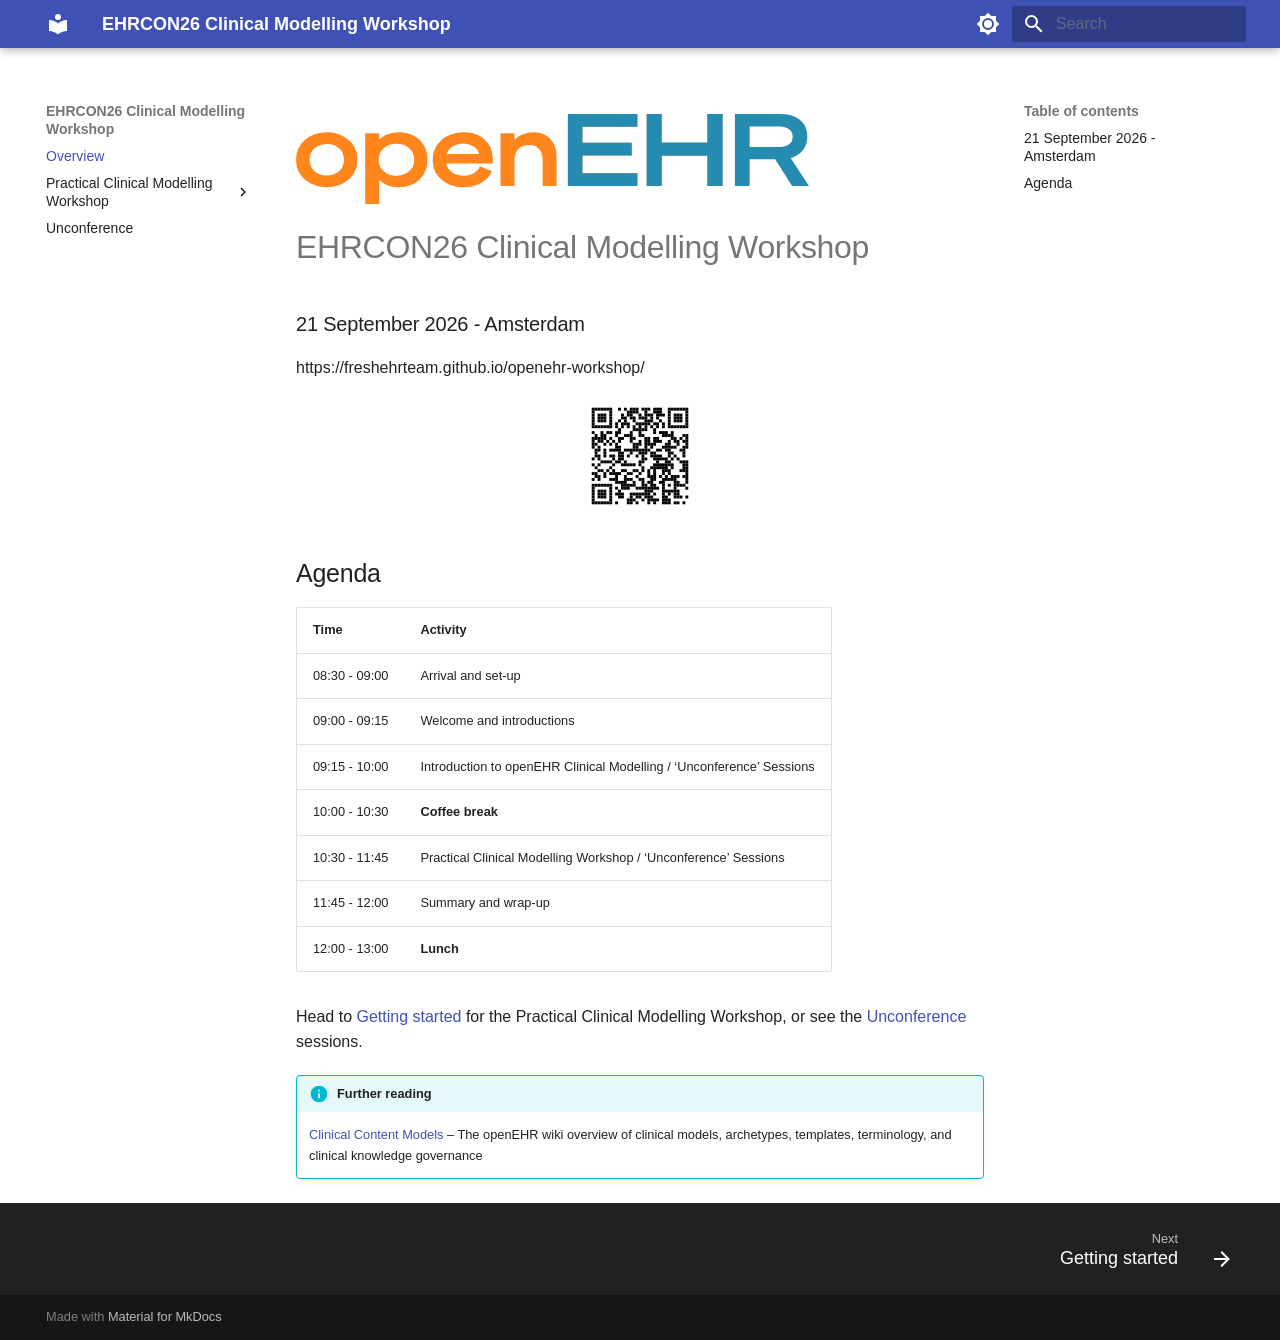
==== commit caf9bbef: "Deployed a0eda9f with MkDocs version: 1.4.2" ====
--- a/index.html
+++ b/index.html
@@ -12,12 +12,8 @@
       
         <link rel="next" href="getting-started/">
       
-      
-        
-      
-      
       <link rel="icon" href="assets/images/favicon.png">
-      <meta name="generator" content="mkdocs-1.6.1, mkdocs-material-9.7.7">
+      <meta name="generator" content="mkdocs-1.4.2, mkdocs-material-9.1.5">
     
     
       
@@ -25,17 +21,14 @@
       
     
     
-      <link rel="stylesheet" href="assets/stylesheets/main.ec1eaa64.min.css">
-      
-        
-        <link rel="stylesheet" href="assets/stylesheets/palette.ab4e12ef.min.css">
-      
-      
-
-
-    
-    
-      
+      <link rel="stylesheet" href="assets/stylesheets/main.7a7fce14.min.css">
+      
+        
+        <link rel="stylesheet" href="assets/stylesheets/palette.a0c5b2b5.min.css">
+      
+      
+
+    
     
     
       
@@ -49,10 +42,11 @@
     
       <link rel="stylesheet" href="stylesheets/extra.css">
     
-    <script>__md_scope=new URL(".",location),__md_hash=e=>[...e].reduce(((e,_)=>(e<<5)-e+_.charCodeAt(0)),0),__md_get=(e,_=localStorage,t=__md_scope)=>JSON.parse(_.getItem(t.pathname+"."+e)),__md_set=(e,_,t=localStorage,a=__md_scope)=>{try{t.setItem(a.pathname+"."+e,JSON.stringify(_))}catch(e){}}</script>
-    
-      
-
+    <script>__md_scope=new URL(".",location),__md_hash=e=>[...e].reduce((e,_)=>(e<<5)-e+_.charCodeAt(0),0),__md_get=(e,_=localStorage,t=__md_scope)=>JSON.parse(_.getItem(t.pathname+"."+e)),__md_set=(e,_,t=localStorage,a=__md_scope)=>{try{t.setItem(a.pathname+"."+e,JSON.stringify(_))}catch(e){}}</script>
+    
+      
+
+    
     
     
   </head>
@@ -65,8 +59,11 @@
     
     
     
-    <body dir="ltr" data-md-color-scheme="default" data-md-color-primary="lightblue" data-md-color-accent="indigo">
-  
+    <body dir="ltr" data-md-color-scheme="default" data-md-color-primary="lightblue" data-md-color-accent="">
+  
+    
+    
+      <script>var palette=__md_get("__palette");if(palette&&"object"==typeof palette.color)for(var key of Object.keys(palette.color))document.body.setAttribute("data-md-color-"+key,palette.color[key])</script>
     
     <input class="md-toggle" data-md-toggle="drawer" type="checkbox" id="__drawer" autocomplete="off">
     <input class="md-toggle" data-md-toggle="search" type="checkbox" id="__search" autocomplete="off">
@@ -93,12 +90,11 @@
     <a href="." title="EHRCON26 Clinical Modelling Workshop" class="md-header__button md-logo" aria-label="EHRCON26 Clinical Modelling Workshop" data-md-component="logo">
       
   
-  <svg xmlns="http://www.w3.org/2000/svg" viewBox="0 0 24 24"><path d="M12 8a3 3 0 0 0 3-3 3 3 0 0 0-3-3 3 3 0 0 0-3 3 3 3 0 0 0 3 3m0 3.54C9.64 9.35 6.5 8 3 8v11c3.5 0 6.64 1.35 9 3.54 2.36-2.19 5.5-3.54 9-3.54V8c-3.5 0-6.64 1.35-9 3.54"/></svg>
+  <svg xmlns="http://www.w3.org/2000/svg" viewBox="0 0 24 24"><path d="M12 8a3 3 0 0 0 3-3 3 3 0 0 0-3-3 3 3 0 0 0-3 3 3 3 0 0 0 3 3m0 3.54C9.64 9.35 6.5 8 3 8v11c3.5 0 6.64 1.35 9 3.54 2.36-2.19 5.5-3.54 9-3.54V8c-3.5 0-6.64 1.35-9 3.54Z"/></svg>
 
     </a>
     <label class="md-header__button md-icon" for="__drawer">
-      
-      <svg xmlns="http://www.w3.org/2000/svg" viewBox="0 0 24 24"><path d="M3 6h18v2H3zm0 5h18v2H3zm0 5h18v2H3z"/></svg>
+      <svg xmlns="http://www.w3.org/2000/svg" viewBox="0 0 24 24"><path d="M3 6h18v2H3V6m0 5h18v2H3v-2m0 5h18v2H3v-2Z"/></svg>
     </label>
     <div class="md-header__title" data-md-component="header-title">
       <div class="md-header__ellipsis">
@@ -117,65 +113,50 @@
       </div>
     </div>
     
-      
-        <form class="md-header__option" data-md-component="palette">
-  
-    
-    
-    
-    <input class="md-option" data-md-color-media="(prefers-color-scheme: light)" data-md-color-scheme="default" data-md-color-primary="lightblue" data-md-color-accent="indigo"  aria-label="Switch to dark mode"  type="radio" name="__palette" id="__palette_0">
-    
-      <label class="md-header__button md-icon" title="Switch to dark mode" for="__palette_1" hidden>
-        <svg xmlns="http://www.w3.org/2000/svg" viewBox="0 0 24 24"><path d="M12 8a4 4 0 0 0-4 4 4 4 0 0 0 4 4 4 4 0 0 0 4-4 4 4 0 0 0-4-4m0 10a6 6 0 0 1-6-6 6 6 0 0 1 6-6 6 6 0 0 1 6 6 6 6 0 0 1-6 6m8-9.31V4h-4.69L12 .69 8.69 4H4v4.69L.69 12 4 15.31V20h4.69L12 23.31 15.31 20H20v-4.69L23.31 12z"/></svg>
+      <form class="md-header__option" data-md-component="palette">
+        
+          
+          <input class="md-option" data-md-color-media="(prefers-color-scheme: light)" data-md-color-scheme="default" data-md-color-primary="lightblue" data-md-color-accent=""  aria-label="Switch to dark mode"  type="radio" name="__palette" id="__palette_1">
+          
+            <label class="md-header__button md-icon" title="Switch to dark mode" for="__palette_2" hidden>
+              <svg xmlns="http://www.w3.org/2000/svg" viewBox="0 0 24 24"><path d="M12 8a4 4 0 0 0-4 4 4 4 0 0 0 4 4 4 4 0 0 0 4-4 4 4 0 0 0-4-4m0 10a6 6 0 0 1-6-6 6 6 0 0 1 6-6 6 6 0 0 1 6 6 6 6 0 0 1-6 6m8-9.31V4h-4.69L12 .69 8.69 4H4v4.69L.69 12 4 15.31V20h4.69L12 23.31 15.31 20H20v-4.69L23.31 12 20 8.69Z"/></svg>
+            </label>
+          
+        
+          
+          <input class="md-option" data-md-color-media="(prefers-color-scheme: dark)" data-md-color-scheme="slate" data-md-color-primary="lightblue" data-md-color-accent=""  aria-label="Switch to light mode"  type="radio" name="__palette" id="__palette_2">
+          
+            <label class="md-header__button md-icon" title="Switch to light mode" for="__palette_1" hidden>
+              <svg xmlns="http://www.w3.org/2000/svg" viewBox="0 0 24 24"><path d="M12 18c-.89 0-1.74-.2-2.5-.55C11.56 16.5 13 14.42 13 12c0-2.42-1.44-4.5-3.5-5.45C10.26 6.2 11.11 6 12 6a6 6 0 0 1 6 6 6 6 0 0 1-6 6m8-9.31V4h-4.69L12 .69 8.69 4H4v4.69L.69 12 4 15.31V20h4.69L12 23.31 15.31 20H20v-4.69L23.31 12 20 8.69Z"/></svg>
+            </label>
+          
+        
+      </form>
+    
+    
+    
+      <label class="md-header__button md-icon" for="__search">
+        <svg xmlns="http://www.w3.org/2000/svg" viewBox="0 0 24 24"><path d="M9.5 3A6.5 6.5 0 0 1 16 9.5c0 1.61-.59 3.09-1.56 4.23l.27.27h.79l5 5-1.5 1.5-5-5v-.79l-.27-.27A6.516 6.516 0 0 1 9.5 16 6.5 6.5 0 0 1 3 9.5 6.5 6.5 0 0 1 9.5 3m0 2C7 5 5 7 5 9.5S7 14 9.5 14 14 12 14 9.5 12 5 9.5 5Z"/></svg>
       </label>
-    
-  
-    
-    
-    
-    <input class="md-option" data-md-color-media="(prefers-color-scheme: dark)" data-md-color-scheme="slate" data-md-color-primary="lightblue" data-md-color-accent="indigo"  aria-label="Switch to light mode"  type="radio" name="__palette" id="__palette_1">
-    
-      <label class="md-header__button md-icon" title="Switch to light mode" for="__palette_0" hidden>
-        <svg xmlns="http://www.w3.org/2000/svg" viewBox="0 0 24 24"><path d="M12 18c-.89 0-1.74-.2-2.5-.55C11.56 16.5 13 14.42 13 12s-1.44-4.5-3.5-5.45C10.26 6.2 11.11 6 12 6a6 6 0 0 1 6 6 6 6 0 0 1-6 6m8-9.31V4h-4.69L12 .69 8.69 4H4v4.69L.69 12 4 15.31V20h4.69L12 23.31 15.31 20H20v-4.69L23.31 12z"/></svg>
-      </label>
-    
-  
-</form>
-      
-    
-    
-      <script>var palette=__md_get("__palette");if(palette&&palette.color){if("(prefers-color-scheme)"===palette.color.media){var media=matchMedia("(prefers-color-scheme: light)"),input=document.querySelector(media.matches?"[data-md-color-media='(prefers-color-scheme: light)']":"[data-md-color-media='(prefers-color-scheme: dark)']");palette.color.media=input.getAttribute("data-md-color-media"),palette.color.scheme=input.getAttribute("data-md-color-scheme"),palette.color.primary=input.getAttribute("data-md-color-primary"),palette.color.accent=input.getAttribute("data-md-color-accent")}for(var[key,value]of Object.entries(palette.color))document.body.setAttribute("data-md-color-"+key,value)}</script>
-    
-    
-    
-      
-      
-        <label class="md-header__button md-icon" for="__search">
-          
-          <svg xmlns="http://www.w3.org/2000/svg" viewBox="0 0 24 24"><path d="M9.5 3A6.5 6.5 0 0 1 16 9.5c0 1.61-.59 3.09-1.56 4.23l.27.27h.79l5 5-1.5 1.5-5-5v-.79l-.27-.27A6.52 6.52 0 0 1 9.5 16 6.5 6.5 0 0 1 3 9.5 6.5 6.5 0 0 1 9.5 3m0 2C7 5 5 7 5 9.5S7 14 9.5 14 14 12 14 9.5 12 5 9.5 5"/></svg>
-        </label>
-        <div class="md-search" data-md-component="search" role="dialog">
+      <div class="md-search" data-md-component="search" role="dialog">
   <label class="md-search__overlay" for="__search"></label>
   <div class="md-search__inner" role="search">
     <form class="md-search__form" name="search">
       <input type="text" class="md-search__input" name="query" aria-label="Search" placeholder="Search" autocapitalize="off" autocorrect="off" autocomplete="off" spellcheck="false" data-md-component="search-query" required>
       <label class="md-search__icon md-icon" for="__search">
-        
-        <svg xmlns="http://www.w3.org/2000/svg" viewBox="0 0 24 24"><path d="M9.5 3A6.5 6.5 0 0 1 16 9.5c0 1.61-.59 3.09-1.56 4.23l.27.27h.79l5 5-1.5 1.5-5-5v-.79l-.27-.27A6.52 6.52 0 0 1 9.5 16 6.5 6.5 0 0 1 3 9.5 6.5 6.5 0 0 1 9.5 3m0 2C7 5 5 7 5 9.5S7 14 9.5 14 14 12 14 9.5 12 5 9.5 5"/></svg>
-        
-        <svg xmlns="http://www.w3.org/2000/svg" viewBox="0 0 24 24"><path d="M20 11v2H8l5.5 5.5-1.42 1.42L4.16 12l7.92-7.92L13.5 5.5 8 11z"/></svg>
+        <svg xmlns="http://www.w3.org/2000/svg" viewBox="0 0 24 24"><path d="M9.5 3A6.5 6.5 0 0 1 16 9.5c0 1.61-.59 3.09-1.56 4.23l.27.27h.79l5 5-1.5 1.5-5-5v-.79l-.27-.27A6.516 6.516 0 0 1 9.5 16 6.5 6.5 0 0 1 3 9.5 6.5 6.5 0 0 1 9.5 3m0 2C7 5 5 7 5 9.5S7 14 9.5 14 14 12 14 9.5 12 5 9.5 5Z"/></svg>
+        <svg xmlns="http://www.w3.org/2000/svg" viewBox="0 0 24 24"><path d="M20 11v2H8l5.5 5.5-1.42 1.42L4.16 12l7.92-7.92L13.5 5.5 8 11h12Z"/></svg>
       </label>
       <nav class="md-search__options" aria-label="Search">
         
         <button type="reset" class="md-search__icon md-icon" title="Clear" aria-label="Clear" tabindex="-1">
-          
-          <svg xmlns="http://www.w3.org/2000/svg" viewBox="0 0 24 24"><path d="M19 6.41 17.59 5 12 10.59 6.41 5 5 6.41 10.59 12 5 17.59 6.41 19 12 13.41 17.59 19 19 17.59 13.41 12z"/></svg>
+          <svg xmlns="http://www.w3.org/2000/svg" viewBox="0 0 24 24"><path d="M19 6.41 17.59 5 12 10.59 6.41 5 5 6.41 10.59 12 5 17.59 6.41 19 12 13.41 17.59 19 19 17.59 13.41 12 19 6.41Z"/></svg>
         </button>
       </nav>
       
     </form>
     <div class="md-search__output">
-      <div class="md-search__scrollwrap" tabindex="0" data-md-scrollfix>
+      <div class="md-search__scrollwrap" data-md-scrollfix>
         <div class="md-search-result" data-md-component="search-result">
           <div class="md-search-result__meta">
             Initializing search
@@ -186,7 +167,6 @@
     </div>
   </div>
 </div>
-      
     
     
   </nav>
@@ -211,13 +191,12 @@
                     
 
 
-
 <nav class="md-nav md-nav--primary" aria-label="Navigation" data-md-level="0">
   <label class="md-nav__title" for="__drawer">
     <a href="." title="EHRCON26 Clinical Modelling Workshop" class="md-nav__button md-logo" aria-label="EHRCON26 Clinical Modelling Workshop" data-md-component="logo">
       
   
-  <svg xmlns="http://www.w3.org/2000/svg" viewBox="0 0 24 24"><path d="M12 8a3 3 0 0 0 3-3 3 3 0 0 0-3-3 3 3 0 0 0-3 3 3 3 0 0 0 3 3m0 3.54C9.64 9.35 6.5 8 3 8v11c3.5 0 6.64 1.35 9 3.54 2.36-2.19 5.5-3.54 9-3.54V8c-3.5 0-6.64 1.35-9 3.54"/></svg>
+  <svg xmlns="http://www.w3.org/2000/svg" viewBox="0 0 24 24"><path d="M12 8a3 3 0 0 0 3-3 3 3 0 0 0-3-3 3 3 0 0 0-3 3 3 3 0 0 0 3 3m0 3.54C9.64 9.35 6.5 8 3 8v11c3.5 0 6.64 1.35 9 3.54 2.36-2.19 5.5-3.54 9-3.54V8c-3.5 0-6.64 1.35-9 3.54Z"/></svg>
 
     </a>
     EHRCON26 Clinical Modelling Workshop
@@ -227,10 +206,11 @@
     
       
       
-  
-  
-    
-  
+      
+
+  
+  
+    
   
   
     <li class="md-nav__item md-nav__item--active">
@@ -242,38 +222,12 @@
       
       
         <label class="md-nav__link md-nav__link--active" for="__toc">
-          
-  
-  
-  <span class="md-ellipsis">
-    
-  
-    Overview
-  
-
-    
-  </span>
-  
-  
-
+          Overview
           <span class="md-nav__icon md-icon"></span>
         </label>
       
       <a href="." class="md-nav__link md-nav__link--active">
-        
-  
-  
-  <span class="md-ellipsis">
-    
-  
-    Overview
-  
-
-    
-  </span>
-  
-  
-
+        Overview
       </a>
       
         
@@ -293,22 +247,14 @@
       
         <li class="md-nav__item">
   <a href="#21-september-2026-amsterdam" class="md-nav__link">
-    <span class="md-ellipsis">
-      
-        21 September 2026 - Amsterdam
-      
-    </span>
+    21 September 2026 - Amsterdam
   </a>
   
 </li>
       
         <li class="md-nav__item">
   <a href="#agenda" class="md-nav__link">
-    <span class="md-ellipsis">
-      
-        Agenda
-      
-    </span>
+    Agenda
   </a>
   
 </li>
@@ -323,136 +269,77 @@
     
       
       
-  
-  
-  
-  
-    
-    
-    
-    
+      
+
+  
+  
+  
     
     <li class="md-nav__item md-nav__item--nested">
       
-        
-        
-        <input class="md-nav__toggle md-toggle " type="checkbox" id="__nav_2" >
-        
-          
-          <label class="md-nav__link" for="__nav_2" id="__nav_2_label" tabindex="0">
-            
-  
-  
-  <span class="md-ellipsis">
-    
-  
-    Practical Clinical Modelling Workshop
-  
-
-    
-  </span>
-  
-  
-
-            <span class="md-nav__icon md-icon"></span>
-          </label>
-        
-        <nav class="md-nav" data-md-level="1" aria-labelledby="__nav_2_label" aria-expanded="false">
-          <label class="md-nav__title" for="__nav_2">
-            <span class="md-nav__icon md-icon"></span>
-            
-  
-    Practical Clinical Modelling Workshop
-  
-
-          </label>
-          <ul class="md-nav__list" data-md-scrollfix>
+      
+      
+      
+      <input class="md-nav__toggle md-toggle " type="checkbox" id="__nav_2" >
+      
+      
+      
+        <label class="md-nav__link" for="__nav_2" id="__nav_2_label" tabindex="0">
+          Practical Clinical Modelling Workshop
+          <span class="md-nav__icon md-icon"></span>
+        </label>
+      
+      <nav class="md-nav" data-md-level="1" aria-labelledby="__nav_2_label" aria-expanded="false">
+        <label class="md-nav__title" for="__nav_2">
+          <span class="md-nav__icon md-icon"></span>
+          Practical Clinical Modelling Workshop
+        </label>
+        <ul class="md-nav__list" data-md-scrollfix>
+          
             
               
-                
-  
   
   
   
     <li class="md-nav__item">
       <a href="getting-started/" class="md-nav__link">
-        
-  
-  
-  <span class="md-ellipsis">
-    
-  
-    Getting started
-  
-
-    
-  </span>
-  
-  
-
+        Getting started
       </a>
     </li>
   
 
+            
+          
+            
               
-            
-              
-                
-  
   
   
   
     <li class="md-nav__item">
       <a href="exercises/" class="md-nav__link">
-        
-  
-  
-  <span class="md-ellipsis">
-    
-  
-    Exercises
-  
-
-    
-  </span>
-  
-  
-
+        Exercises
       </a>
     </li>
   
 
-              
-            
-          </ul>
-        </nav>
-      
+            
+          
+        </ul>
+      </nav>
     </li>
   
 
     
       
       
-  
+      
+
   
   
   
     <li class="md-nav__item">
       <a href="unconference/" class="md-nav__link">
-        
-  
-  
-  <span class="md-ellipsis">
-    
-  
-    Unconference
-  
-
-    
-  </span>
-  
-  
-
+        Unconference
       </a>
     </li>
   
@@ -486,22 +373,14 @@
       
         <li class="md-nav__item">
   <a href="#21-september-2026-amsterdam" class="md-nav__link">
-    <span class="md-ellipsis">
-      
-        21 September 2026 - Amsterdam
-      
-    </span>
+    21 September 2026 - Amsterdam
   </a>
   
 </li>
       
         <li class="md-nav__item">
   <a href="#agenda" class="md-nav__link">
-    <span class="md-ellipsis">
-      
-        Agenda
-      
-    </span>
+    Agenda
   </a>
   
 </li>
@@ -516,11 +395,9 @@
           
           
             <div class="md-content" data-md-component="content">
-              
               <article class="md-content__inner md-typeset">
                 
                   
-
 
 
 <p><img alt="openEHR" src="images/openehr-logo.svg" /></p>
@@ -578,19 +455,11 @@
 
 
 
-
-
-
-
-
-
-
                 
               </article>
             </div>
           
           
-<script>var target=document.getElementById(location.hash.slice(1));target&&target.name&&(target.checked=target.name.startsWith("__tabbed_"))</script>
         </div>
         
       </main>
@@ -603,7 +472,7 @@
         
         
           
-          <a href="getting-started/" class="md-footer__link md-footer__link--next" aria-label="Next: Getting started">
+          <a href="getting-started/" class="md-footer__link md-footer__link--next" aria-label="Next: Getting started" rel="next">
             <div class="md-footer__title">
               <span class="md-footer__direction">
                 Next
@@ -613,8 +482,7 @@
               </div>
             </div>
             <div class="md-footer__button md-icon">
-              
-              <svg xmlns="http://www.w3.org/2000/svg" viewBox="0 0 24 24"><path d="M4 11v2h12l-5.5 5.5 1.42 1.42L19.84 12l-7.92-7.92L10.5 5.5 16 11z"/></svg>
+              <svg xmlns="http://www.w3.org/2000/svg" viewBox="0 0 24 24"><path d="M4 11v2h12l-5.5 5.5 1.42 1.42L19.84 12l-7.92-7.92L10.5 5.5 16 11H4Z"/></svg>
             </div>
           </a>
         
@@ -642,14 +510,10 @@
       <div class="md-dialog__inner md-typeset"></div>
     </div>
     
-    
-    
-      
-      
-      <script id="__config" type="application/json">{"annotate": null, "base": ".", "features": ["navigation.footer"], "search": "assets/javascripts/workers/search.2c215733.min.js", "tags": null, "translations": {"clipboard.copied": "Copied to clipboard", "clipboard.copy": "Copy to clipboard", "search.result.more.one": "1 more on this page", "search.result.more.other": "# more on this page", "search.result.none": "No matching documents", "search.result.one": "1 matching document", "search.result.other": "# matching documents", "search.result.placeholder": "Type to start searching", "search.result.term.missing": "Missing", "select.version": "Select version"}, "version": null}</script>
-    
-    
-      <script src="assets/javascripts/bundle.d7400e89.min.js"></script>
+    <script id="__config" type="application/json">{"base": ".", "features": ["navigation.footer"], "search": "assets/javascripts/workers/search.208ed371.min.js", "translations": {"clipboard.copied": "Copied to clipboard", "clipboard.copy": "Copy to clipboard", "search.result.more.one": "1 more on this page", "search.result.more.other": "# more on this page", "search.result.none": "No matching documents", "search.result.one": "1 matching document", "search.result.other": "# matching documents", "search.result.placeholder": "Type to start searching", "search.result.term.missing": "Missing", "select.version": "Select version"}}</script>
+    
+    
+      <script src="assets/javascripts/bundle.407015b8.min.js"></script>
       
     
   </body>
--- a/assets/stylesheets/main.7a7fce14.min.css
+++ b/assets/stylesheets/main.7a7fce14.min.css
@@ -0,0 +1 @@
+@charset "UTF-8";html{-webkit-text-size-adjust:none;-moz-text-size-adjust:none;text-size-adjust:none;box-sizing:border-box}*,:after,:before{box-sizing:inherit}@media (prefers-reduced-motion){*,:after,:before{transition:none!important}}body{margin:0}a,button,input,label{-webkit-tap-highlight-color:transparent}a{color:inherit;text-decoration:none}hr{border:0;box-sizing:initial;display:block;height:.05rem;overflow:visible;padding:0}small{font-size:80%}sub,sup{line-height:1em}img{border-style:none}table{border-collapse:initial;border-spacing:0}td,th{font-weight:400;vertical-align:top}button{background:#0000;border:0;font-family:inherit;font-size:inherit;margin:0;padding:0}input{border:0;outline:none}:root{--md-primary-fg-color:#4051b5;--md-primary-fg-color--light:#5d6cc0;--md-primary-fg-color--dark:#303fa1;--md-primary-bg-color:#fff;--md-primary-bg-color--light:#ffffffb3;--md-accent-fg-color:#526cfe;--md-accent-fg-color--transparent:#526cfe1a;--md-accent-bg-color:#fff;--md-accent-bg-color--light:#ffffffb3}:root,[data-md-color-scheme=default]{--md-default-fg-color:#000000de;--md-default-fg-color--light:#0000008a;--md-default-fg-color--lighter:#00000052;--md-default-fg-color--lightest:#00000012;--md-default-bg-color:#fff;--md-default-bg-color--light:#ffffffb3;--md-default-bg-color--lighter:#ffffff4d;--md-default-bg-color--lightest:#ffffff1f;--md-code-fg-color:#36464e;--md-code-bg-color:#f5f5f5;--md-code-hl-color:#ffff0080;--md-code-hl-number-color:#d52a2a;--md-code-hl-special-color:#db1457;--md-code-hl-function-color:#a846b9;--md-code-hl-constant-color:#6e59d9;--md-code-hl-keyword-color:#3f6ec6;--md-code-hl-string-color:#1c7d4d;--md-code-hl-name-color:var(--md-code-fg-color);--md-code-hl-operator-color:var(--md-default-fg-color--light);--md-code-hl-punctuation-color:var(--md-default-fg-color--light);--md-code-hl-comment-color:var(--md-default-fg-color--light);--md-code-hl-generic-color:var(--md-default-fg-color--light);--md-code-hl-variable-color:var(--md-default-fg-color--light);--md-typeset-color:var(--md-default-fg-color);--md-typeset-a-color:var(--md-primary-fg-color);--md-typeset-mark-color:#ffff0080;--md-typeset-del-color:#f5503d26;--md-typeset-ins-color:#0bd57026;--md-typeset-kbd-color:#fafafa;--md-typeset-kbd-accent-color:#fff;--md-typeset-kbd-border-color:#b8b8b8;--md-typeset-table-color:#0000001f;--md-typeset-table-color--light:rgba(0,0,0,.035);--md-admonition-fg-color:var(--md-default-fg-color);--md-admonition-bg-color:var(--md-default-bg-color);--md-warning-fg-color:#000000de;--md-warning-bg-color:#ff9;--md-footer-fg-color:#fff;--md-footer-fg-color--light:#ffffffb3;--md-footer-fg-color--lighter:#ffffff73;--md-footer-bg-color:#000000de;--md-footer-bg-color--dark:#00000052;--md-shadow-z1:0 0.2rem 0.5rem #0000000d,0 0 0.05rem #0000001a;--md-shadow-z2:0 0.2rem 0.5rem #0000001a,0 0 0.05rem #00000040;--md-shadow-z3:0 0.2rem 0.5rem #0003,0 0 0.05rem #00000059}.md-icon svg{fill:currentcolor;display:block;height:1.2rem;width:1.2rem}body{-webkit-font-smoothing:antialiased;-moz-osx-font-smoothing:grayscale;--md-text-font-family:var(--md-text-font,_),-apple-system,BlinkMacSystemFont,Helvetica,Arial,sans-serif;--md-code-font-family:var(--md-code-font,_),SFMono-Regular,Consolas,Menlo,monospace}aside,body,input{font-feature-settings:"kern","liga";color:var(--md-typeset-color);font-family:var(--md-text-font-family)}code,kbd,pre{font-feature-settings:"kern";font-family:var(--md-code-font-family)}:root{--md-typeset-table-sort-icon:url('data:image/svg+xml;charset=utf-8,<svg xmlns="http://www.w3.org/2000/svg" viewBox="0 0 24 24"><path d="m18 21-4-4h3V7h-3l4-4 4 4h-3v10h3M2 19v-2h10v2M2 13v-2h7v2M2 7V5h4v2H2Z"/></svg>');--md-typeset-table-sort-icon--asc:url('data:image/svg+xml;charset=utf-8,<svg xmlns="http://www.w3.org/2000/svg" viewBox="0 0 24 24"><path d="M19 17h3l-4 4-4-4h3V3h2M2 17h10v2H2M6 5v2H2V5m0 6h7v2H2v-2Z"/></svg>');--md-typeset-table-sort-icon--desc:url('data:image/svg+xml;charset=utf-8,<svg xmlns="http://www.w3.org/2000/svg" viewBox="0 0 24 24"><path d="M19 7h3l-4-4-4 4h3v14h2M2 17h10v2H2M6 5v2H2V5m0 6h7v2H2v-2Z"/></svg>')}.md-typeset{-webkit-print-color-adjust:exact;color-adjust:exact;font-size:.8rem;line-height:1.6}@media print{.md-typeset{font-size:.68rem}}.md-typeset blockquote,.md-typeset dl,.md-typeset figure,.md-typeset ol,.md-typeset pre,.md-typeset ul{margin-bottom:1em;margin-top:1em}.md-typeset h1{color:var(--md-default-fg-color--light);font-size:2em;line-height:1.3;margin:0 0 1.25em}.md-typeset h1,.md-typeset h2{font-weight:300;letter-spacing:-.01em}.md-typeset h2{font-size:1.5625em;line-height:1.4;margin:1.6em 0 .64em}.md-typeset h3{font-size:1.25em;font-weight:400;letter-spacing:-.01em;line-height:1.5;margin:1.6em 0 .8em}.md-typeset h2+h3{margin-top:.8em}.md-typeset h4{font-weight:700;letter-spacing:-.01em;margin:1em 0}.md-typeset h5,.md-typeset h6{color:var(--md-default-fg-color--light);font-size:.8em;font-weight:700;letter-spacing:-.01em;margin:1.25em 0}.md-typeset h5{text-transform:uppercase}.md-typeset hr{border-bottom:.05rem solid var(--md-default-fg-color--lightest);display:flow-root;margin:1.5em 0}.md-typeset a{color:var(--md-typeset-a-color);word-break:break-word}.md-typeset a,.md-typeset a:before{transition:color 125ms}.md-typeset a:focus,.md-typeset a:hover{color:var(--md-accent-fg-color)}.md-typeset a:focus code,.md-typeset a:hover code{background-color:var(--md-accent-fg-color--transparent)}.md-typeset a code{color:currentcolor;transition:background-color 125ms}.md-typeset a.focus-visible{outline-color:var(--md-accent-fg-color);outline-offset:.2rem}.md-typeset code,.md-typeset kbd,.md-typeset pre{color:var(--md-code-fg-color);direction:ltr;font-variant-ligatures:none}@media print{.md-typeset code,.md-typeset kbd,.md-typeset pre{white-space:pre-wrap}}.md-typeset code{background-color:var(--md-code-bg-color);border-radius:.1rem;-webkit-box-decoration-break:clone;box-decoration-break:clone;font-size:.85em;padding:0 .2941176471em;word-break:break-word}.md-typeset code:not(.focus-visible){-webkit-tap-highlight-color:transparent;outline:none}.md-typeset pre{display:flow-root;line-height:1.4;position:relative}.md-typeset pre>code{-webkit-box-decoration-break:slice;box-decoration-break:slice;box-shadow:none;display:block;margin:0;outline-color:var(--md-accent-fg-color);overflow:auto;padding:.7720588235em 1.1764705882em;scrollbar-color:var(--md-default-fg-color--lighter) #0000;scrollbar-width:thin;touch-action:auto;word-break:normal}.md-typeset pre>code:hover{scrollbar-color:var(--md-accent-fg-color) #0000}.md-typeset pre>code::-webkit-scrollbar{height:.2rem;width:.2rem}.md-typeset pre>code::-webkit-scrollbar-thumb{background-color:var(--md-default-fg-color--lighter)}.md-typeset pre>code::-webkit-scrollbar-thumb:hover{background-color:var(--md-accent-fg-color)}.md-typeset kbd{background-color:var(--md-typeset-kbd-color);border-radius:.1rem;box-shadow:0 .1rem 0 .05rem var(--md-typeset-kbd-border-color),0 .1rem 0 var(--md-typeset-kbd-border-color),0 -.1rem .2rem var(--md-typeset-kbd-accent-color) inset;color:var(--md-default-fg-color);display:inline-block;font-size:.75em;padding:0 .6666666667em;vertical-align:text-top;word-break:break-word}.md-typeset mark{background-color:var(--md-typeset-mark-color);-webkit-box-decoration-break:clone;box-decoration-break:clone;color:inherit;word-break:break-word}.md-typeset abbr{border-bottom:.05rem dotted var(--md-default-fg-color--light);cursor:help;text-decoration:none}@media (hover:none){.md-typeset abbr[title]:focus:after,.md-typeset abbr[title]:hover:after{background-color:var(--md-default-fg-color);border-radius:.1rem;box-shadow:var(--md-shadow-z3);color:var(--md-default-bg-color);content:attr(title);font-size:.7rem;left:.8rem;margin-top:2em;padding:.2rem .3rem;position:absolute;right:.8rem}}.md-typeset small{opacity:.75}[dir=ltr] .md-typeset sub,[dir=ltr] .md-typeset sup{margin-left:.078125em}[dir=rtl] .md-typeset sub,[dir=rtl] .md-typeset sup{margin-right:.078125em}[dir=ltr] .md-typeset blockquote{padding-left:.6rem}[dir=rtl] .md-typeset blockquote{padding-right:.6rem}[dir=ltr] .md-typeset blockquote{border-left:.2rem solid var(--md-default-fg-color--lighter)}[dir=rtl] .md-typeset blockquote{border-right:.2rem solid var(--md-default-fg-color--lighter)}.md-typeset blockquote{color:var(--md-default-fg-color--light);margin-left:0;margin-right:0}.md-typeset ul{list-style-type:disc}[dir=ltr] .md-typeset ol,[dir=ltr] .md-typeset ul{margin-left:.625em}[dir=rtl] .md-typeset ol,[dir=rtl] .md-typeset ul{margin-right:.625em}.md-typeset ol,.md-typeset ul{padding:0}.md-typeset ol:not([hidden]),.md-typeset ul:not([hidden]){display:flow-root}.md-typeset ol ol,.md-typeset ul ol{list-style-type:lower-alpha}.md-typeset ol ol ol,.md-typeset ul ol ol{list-style-type:lower-roman}[dir=ltr] .md-typeset ol li,[dir=ltr] .md-typeset ul li{margin-left:1.25em}[dir=rtl] .md-typeset ol li,[dir=rtl] .md-typeset ul li{margin-right:1.25em}.md-typeset ol li,.md-typeset ul li{margin-bottom:.5em}.md-typeset ol li blockquote,.md-typeset ol li p,.md-typeset ul li blockquote,.md-typeset ul li p{margin:.5em 0}.md-typeset ol li:last-child,.md-typeset ul li:last-child{margin-bottom:0}[dir=ltr] .md-typeset ol li ol,[dir=ltr] .md-typeset ol li ul,[dir=ltr] .md-typeset ul li ol,[dir=ltr] .md-typeset ul li ul{margin-left:.625em}[dir=rtl] .md-typeset ol li ol,[dir=rtl] .md-typeset ol li ul,[dir=rtl] .md-typeset ul li ol,[dir=rtl] .md-typeset ul li ul{margin-right:.625em}.md-typeset ol li ol,.md-typeset ol li ul,.md-typeset ul li ol,.md-typeset ul li ul{margin-bottom:.5em;margin-top:.5em}[dir=ltr] .md-typeset dd{margin-left:1.875em}[dir=rtl] .md-typeset dd{margin-right:1.875em}.md-typeset dd{margin-bottom:1.5em;margin-top:1em}.md-typeset img,.md-typeset svg,.md-typeset video{height:auto;max-width:100%}.md-typeset img[align=left]{margin:1em 1em 1em 0}.md-typeset img[align=right]{margin:1em 0 1em 1em}.md-typeset img[align]:only-child{margin-top:0}.md-typeset img[src$="#gh-dark-mode-only"],.md-typeset img[src$="#only-dark"]{display:none}.md-typeset figure{display:flow-root;margin:1em auto;max-width:100%;text-align:center;width:-webkit-fit-content;width:-moz-fit-content;width:fit-content}.md-typeset figure img{display:block}.md-typeset figcaption{font-style:italic;margin:1em auto;max-width:24rem}.md-typeset iframe{max-width:100%}.md-typeset table:not([class]){background-color:var(--md-default-bg-color);border:.05rem solid var(--md-typeset-table-color);border-radius:.1rem;display:inline-block;font-size:.64rem;max-width:100%;overflow:auto;touch-action:auto}@media print{.md-typeset table:not([class]){display:table}}.md-typeset table:not([class])+*{margin-top:1.5em}.md-typeset table:not([class]) td>:first-child,.md-typeset table:not([class]) th>:first-child{margin-top:0}.md-typeset table:not([class]) td>:last-child,.md-typeset table:not([class]) th>:last-child{margin-bottom:0}.md-typeset table:not([class]) td:not([align]),.md-typeset table:not([class]) th:not([align]){text-align:left}[dir=rtl] .md-typeset table:not([class]) td:not([align]),[dir=rtl] .md-typeset table:not([class]) th:not([align]){text-align:right}.md-typeset table:not([class]) th{font-weight:700;min-width:5rem;padding:.9375em 1.25em;vertical-align:top}.md-typeset table:not([class]) td{border-top:.05rem solid var(--md-typeset-table-color);padding:.9375em 1.25em;vertical-align:top}.md-typeset table:not([class]) tbody tr{transition:background-color 125ms}.md-typeset table:not([class]) tbody tr:hover{background-color:var(--md-typeset-table-color--light);box-shadow:0 .05rem 0 var(--md-default-bg-color) inset}.md-typeset table:not([class]) a{word-break:normal}.md-typeset table th[role=columnheader]{cursor:pointer}[dir=ltr] .md-typeset table th[role=columnheader]:after{margin-left:.5em}[dir=rtl] .md-typeset table th[role=columnheader]:after{margin-right:.5em}.md-typeset table th[role=columnheader]:after{content:"";display:inline-block;height:1.2em;-webkit-mask-image:var(--md-typeset-table-sort-icon);mask-image:var(--md-typeset-table-sort-icon);-webkit-mask-repeat:no-repeat;mask-repeat:no-repeat;-webkit-mask-size:contain;mask-size:contain;transition:background-color 125ms;vertical-align:text-bottom;width:1.2em}.md-typeset table th[role=columnheader]:hover:after{background-color:var(--md-default-fg-color--lighter)}.md-typeset table th[role=columnheader][aria-sort=ascending]:after{background-color:var(--md-default-fg-color--light);-webkit-mask-image:var(--md-typeset-table-sort-icon--asc);mask-image:var(--md-typeset-table-sort-icon--asc)}.md-typeset table th[role=columnheader][aria-sort=descending]:after{background-color:var(--md-default-fg-color--light);-webkit-mask-image:var(--md-typeset-table-sort-icon--desc);mask-image:var(--md-typeset-table-sort-icon--desc)}.md-typeset__scrollwrap{margin:1em -.8rem;overflow-x:auto;touch-action:auto}.md-typeset__table{display:inline-block;margin-bottom:.5em;padding:0 .8rem}@media print{.md-typeset__table{display:block}}html .md-typeset__table table{display:table;margin:0;overflow:hidden;width:100%}@media screen and (max-width:44.9375em){.md-content__inner>pre{margin:1em -.8rem}.md-content__inner>pre code{border-radius:0}}.md-banner{background-color:var(--md-footer-bg-color);color:var(--md-footer-fg-color);overflow:auto}@media print{.md-banner{display:none}}.md-banner--warning{background-color:var(--md-warning-bg-color);color:var(--md-warning-fg-color)}.md-banner__inner{font-size:.7rem;margin:.6rem auto;padding:0 .8rem}[dir=ltr] .md-banner__button{float:right}[dir=rtl] .md-banner__button{float:left}.md-banner__button{color:inherit;cursor:pointer;transition:opacity .25s}.md-banner__button:hover{opacity:.7}html{font-size:125%;height:100%;overflow-x:hidden}@media screen and (min-width:100em){html{font-size:137.5%}}@media screen and (min-width:125em){html{font-size:150%}}body{background-color:var(--md-default-bg-color);display:flex;flex-direction:column;font-size:.5rem;min-height:100%;position:relative;width:100%}@media print{body{display:block}}@media screen and (max-width:59.9375em){body[data-md-scrolllock]{position:fixed}}.md-grid{margin-left:auto;margin-right:auto;max-width:61rem}.md-container{display:flex;flex-direction:column;flex-grow:1}@media print{.md-container{display:block}}.md-main{flex-grow:1}.md-main__inner{display:flex;height:100%;margin-top:1.5rem}.md-ellipsis{overflow:hidden;text-overflow:ellipsis}.md-toggle{display:none}.md-option{height:0;opacity:0;position:absolute;width:0}.md-option:checked+label:not([hidden]){display:block}.md-option.focus-visible+label{outline-color:var(--md-accent-fg-color);outline-style:auto}.md-skip{background-color:var(--md-default-fg-color);border-radius:.1rem;color:var(--md-default-bg-color);font-size:.64rem;margin:.5rem;opacity:0;outline-color:var(--md-accent-fg-color);padding:.3rem .5rem;position:fixed;transform:translateY(.4rem);z-index:-1}.md-skip:focus{opacity:1;transform:translateY(0);transition:transform .25s cubic-bezier(.4,0,.2,1),opacity 175ms 75ms;z-index:10}@page{margin:25mm}:root{--md-clipboard-icon:url('data:image/svg+xml;charset=utf-8,<svg xmlns="http://www.w3.org/2000/svg" viewBox="0 0 24 24"><path d="M19 21H8V7h11m0-2H8a2 2 0 0 0-2 2v14a2 2 0 0 0 2 2h11a2 2 0 0 0 2-2V7a2 2 0 0 0-2-2m-3-4H4a2 2 0 0 0-2 2v14h2V3h12V1Z"/></svg>')}.md-clipboard{border-radius:.1rem;color:var(--md-default-fg-color--lightest);cursor:pointer;height:1.5em;outline-color:var(--md-accent-fg-color);outline-offset:.1rem;position:absolute;right:.5em;top:.5em;transition:color .25s;width:1.5em;z-index:1}@media print{.md-clipboard{display:none}}.md-clipboard:not(.focus-visible){-webkit-tap-highlight-color:transparent;outline:none}:hover>.md-clipboard{color:var(--md-default-fg-color--light)}.md-clipboard:focus,.md-clipboard:hover{color:var(--md-accent-fg-color)}.md-clipboard:after{background-color:currentcolor;content:"";display:block;height:1.125em;margin:0 auto;-webkit-mask-image:var(--md-clipboard-icon);mask-image:var(--md-clipboard-icon);-webkit-mask-position:center;mask-position:center;-webkit-mask-repeat:no-repeat;mask-repeat:no-repeat;-webkit-mask-size:contain;mask-size:contain;width:1.125em}.md-clipboard--inline{cursor:pointer}.md-clipboard--inline code{transition:color .25s,background-color .25s}.md-clipboard--inline:focus code,.md-clipboard--inline:hover code{background-color:var(--md-accent-fg-color--transparent);color:var(--md-accent-fg-color)}@keyframes consent{0%{opacity:0;transform:translateY(100%)}to{opacity:1;transform:translateY(0)}}@keyframes overlay{0%{opacity:0}to{opacity:1}}.md-consent__overlay{animation:overlay .25s both;-webkit-backdrop-filter:blur(.1rem);backdrop-filter:blur(.1rem);background-color:#0000008a;height:100%;opacity:1;position:fixed;top:0;width:100%;z-index:5}.md-consent__inner{animation:consent .5s cubic-bezier(.1,.7,.1,1) both;background-color:var(--md-default-bg-color);border:0;border-radius:.1rem;bottom:0;box-shadow:0 0 .2rem #0000001a,0 .2rem .4rem #0003;max-height:100%;overflow:auto;padding:0;position:fixed;width:100%;z-index:5}.md-consent__form{padding:.8rem}.md-consent__settings{display:none;margin:1em 0}input:checked+.md-consent__settings{display:block}.md-consent__controls{margin-bottom:.8rem}.md-typeset .md-consent__controls .md-button{display:inline}@media screen and (max-width:44.9375em){.md-typeset .md-consent__controls .md-button{display:block;margin-top:.4rem;text-align:center;width:100%}}.md-consent label{cursor:pointer}.md-content{flex-grow:1;min-width:0}.md-content__inner{margin:0 .8rem 1.2rem;padding-top:.6rem}@media screen and (min-width:76.25em){[dir=ltr] .md-sidebar--primary:not([hidden])~.md-content>.md-content__inner{margin-left:1.2rem}[dir=ltr] .md-sidebar--secondary:not([hidden])~.md-content>.md-content__inner,[dir=rtl] .md-sidebar--primary:not([hidden])~.md-content>.md-content__inner{margin-right:1.2rem}[dir=rtl] .md-sidebar--secondary:not([hidden])~.md-content>.md-content__inner{margin-left:1.2rem}}.md-content__inner:before{content:"";display:block;height:.4rem}.md-content__inner>:last-child{margin-bottom:0}[dir=ltr] .md-content__button{float:right}[dir=rtl] .md-content__button{float:left}[dir=ltr] .md-content__button{margin-left:.4rem}[dir=rtl] .md-content__button{margin-right:.4rem}.md-content__button{margin:.4rem 0;padding:0}@media print{.md-content__button{display:none}}.md-typeset .md-content__button{color:var(--md-default-fg-color--lighter)}.md-content__button svg{display:inline;vertical-align:top}[dir=rtl] .md-content__button svg{transform:scaleX(-1)}[dir=ltr] .md-dialog{right:.8rem}[dir=rtl] .md-dialog{left:.8rem}.md-dialog{background-color:var(--md-default-fg-color);border-radius:.1rem;bottom:.8rem;box-shadow:var(--md-shadow-z3);min-width:11.1rem;opacity:0;padding:.4rem .6rem;pointer-events:none;position:fixed;transform:translateY(100%);transition:transform 0ms .4s,opacity .4s;z-index:4}@media print{.md-dialog{display:none}}.md-dialog--active{opacity:1;pointer-events:auto;transform:translateY(0);transition:transform .4s cubic-bezier(.075,.85,.175,1),opacity .4s}.md-dialog__inner{color:var(--md-default-bg-color);font-size:.7rem}.md-feedback{margin:2em 0 1em;text-align:center}.md-feedback fieldset{border:none;margin:0;padding:0}.md-feedback__title{font-weight:700;margin:1em auto}.md-feedback__inner{position:relative}.md-feedback__list{align-content:baseline;display:flex;flex-wrap:wrap;justify-content:center;position:relative}.md-feedback__list:hover .md-icon:not(:disabled){color:var(--md-default-fg-color--lighter)}:disabled .md-feedback__list{min-height:1.8rem}.md-feedback__icon{color:var(--md-default-fg-color--light);cursor:pointer;flex-shrink:0;margin:0 .1rem;transition:color 125ms}.md-feedback__icon:not(:disabled).md-icon:hover{color:var(--md-accent-fg-color)}.md-feedback__icon:disabled{color:var(--md-default-fg-color--lightest);pointer-events:none}.md-feedback__note{opacity:0;position:relative;transform:translateY(.4rem);transition:transform .4s cubic-bezier(.1,.7,.1,1),opacity .15s}.md-feedback__note>*{margin:0 auto;max-width:16rem}:disabled .md-feedback__note{opacity:1;transform:translateY(0)}.md-footer{background-color:var(--md-footer-bg-color);color:var(--md-footer-fg-color)}@media print{.md-footer{display:none}}.md-footer__inner{justify-content:space-between;overflow:auto;padding:.2rem}.md-footer__inner:not([hidden]){display:flex}.md-footer__link{align-items:end;display:flex;flex-grow:0.01;margin-bottom:.4rem;margin-top:1rem;max-width:100%;outline-color:var(--md-accent-fg-color);overflow:hidden;transition:opacity .25s}.md-footer__link:focus,.md-footer__link:hover{opacity:.7}[dir=rtl] .md-footer__link svg{transform:scaleX(-1)}@media screen and (max-width:44.9375em){.md-footer__link--prev{flex-shrink:0}.md-footer__link--prev .md-footer__title{display:none}}[dir=ltr] .md-footer__link--next{margin-left:auto}[dir=rtl] .md-footer__link--next{margin-right:auto}.md-footer__link--next{text-align:right}[dir=rtl] .md-footer__link--next{text-align:left}.md-footer__title{flex-grow:1;font-size:.9rem;margin-bottom:.7rem;max-width:calc(100% - 2.4rem);padding:0 1rem;white-space:nowrap}.md-footer__button{margin:.2rem;padding:.4rem}.md-footer__direction{font-size:.64rem;opacity:.7}.md-footer-meta{background-color:var(--md-footer-bg-color--dark)}.md-footer-meta__inner{display:flex;flex-wrap:wrap;justify-content:space-between;padding:.2rem}html .md-footer-meta.md-typeset a{color:var(--md-footer-fg-color--light)}html .md-footer-meta.md-typeset a:focus,html .md-footer-meta.md-typeset a:hover{color:var(--md-footer-fg-color)}.md-copyright{color:var(--md-footer-fg-color--lighter);font-size:.64rem;margin:auto .6rem;padding:.4rem 0;width:100%}@media screen and (min-width:45em){.md-copyright{width:auto}}.md-copyright__highlight{color:var(--md-footer-fg-color--light)}.md-social{margin:0 .4rem;padding:.2rem 0 .6rem}@media screen and (min-width:45em){.md-social{padding:.6rem 0}}.md-social__link{display:inline-block;height:1.6rem;text-align:center;width:1.6rem}.md-social__link:before{line-height:1.9}.md-social__link svg{fill:currentcolor;max-height:.8rem;vertical-align:-25%}.md-typeset .md-button{border:.1rem solid;border-radius:.1rem;color:var(--md-primary-fg-color);cursor:pointer;display:inline-block;font-weight:700;padding:.625em 2em;transition:color 125ms,background-color 125ms,border-color 125ms}.md-typeset .md-button--primary{background-color:var(--md-primary-fg-color);border-color:var(--md-primary-fg-color);color:var(--md-primary-bg-color)}.md-typeset .md-button:focus,.md-typeset .md-button:hover{background-color:var(--md-accent-fg-color);border-color:var(--md-accent-fg-color);color:var(--md-accent-bg-color)}[dir=ltr] .md-typeset .md-input{border-top-left-radius:.1rem}[dir=ltr] .md-typeset .md-input,[dir=rtl] .md-typeset .md-input{border-top-right-radius:.1rem}[dir=rtl] .md-typeset .md-input{border-top-left-radius:.1rem}.md-typeset .md-input{border-bottom:.1rem solid var(--md-default-fg-color--lighter);box-shadow:var(--md-shadow-z1);font-size:.8rem;height:1.8rem;padding:0 .6rem;transition:border .25s,box-shadow .25s}.md-typeset .md-input:focus,.md-typeset .md-input:hover{border-bottom-color:var(--md-accent-fg-color);box-shadow:var(--md-shadow-z2)}.md-typeset .md-input--stretch{width:100%}.md-header{background-color:var(--md-primary-fg-color);box-shadow:0 0 .2rem #0000,0 .2rem .4rem #0000;color:var(--md-primary-bg-color);display:block;left:0;position:sticky;right:0;top:0;z-index:4}@media print{.md-header{display:none}}.md-header[hidden]{transform:translateY(-100%);transition:transform .25s cubic-bezier(.8,0,.6,1),box-shadow .25s}.md-header--shadow{box-shadow:0 0 .2rem #0000001a,0 .2rem .4rem #0003;transition:transform .25s cubic-bezier(.1,.7,.1,1),box-shadow .25s}.md-header__inner{align-items:center;display:flex;padding:0 .2rem}.md-header__button{color:currentcolor;cursor:pointer;margin:.2rem;outline-color:var(--md-accent-fg-color);padding:.4rem;position:relative;transition:opacity .25s;vertical-align:middle;z-index:1}.md-header__button:hover{opacity:.7}.md-header__button:not([hidden]){display:inline-block}.md-header__button:not(.focus-visible){-webkit-tap-highlight-color:transparent;outline:none}.md-header__button.md-logo{margin:.2rem;padding:.4rem}@media screen and (max-width:76.1875em){.md-header__button.md-logo{display:none}}.md-header__button.md-logo img,.md-header__button.md-logo svg{fill:currentcolor;display:block;height:1.2rem;width:auto}@media screen and (min-width:60em){.md-header__button[for=__search]{display:none}}.no-js .md-header__button[for=__search]{display:none}[dir=rtl] .md-header__button[for=__search] svg{transform:scaleX(-1)}@media screen and (min-width:76.25em){.md-header__button[for=__drawer]{display:none}}.md-header__topic{display:flex;max-width:100%;position:absolute;transition:transform .4s cubic-bezier(.1,.7,.1,1),opacity .15s;white-space:nowrap}.md-header__topic+.md-header__topic{opacity:0;pointer-events:none;transform:translateX(1.25rem);transition:transform .4s cubic-bezier(1,.7,.1,.1),opacity .15s;z-index:-1}[dir=rtl] .md-header__topic+.md-header__topic{transform:translateX(-1.25rem)}.md-header__topic:first-child{font-weight:700}[dir=ltr] .md-header__title{margin-left:1rem}[dir=rtl] .md-header__title{margin-right:1rem}[dir=ltr] .md-header__title{margin-right:.4rem}[dir=rtl] .md-header__title{margin-left:.4rem}.md-header__title{flex-grow:1;font-size:.9rem;height:2.4rem;line-height:2.4rem}.md-header__title--active .md-header__topic{opacity:0;pointer-events:none;transform:translateX(-1.25rem);transition:transform .4s cubic-bezier(1,.7,.1,.1),opacity .15s;z-index:-1}[dir=rtl] .md-header__title--active .md-header__topic{transform:translateX(1.25rem)}.md-header__title--active .md-header__topic+.md-header__topic{opacity:1;pointer-events:auto;transform:translateX(0);transition:transform .4s cubic-bezier(.1,.7,.1,1),opacity .15s;z-index:0}.md-header__title>.md-header__ellipsis{height:100%;position:relative;width:100%}.md-header__option{display:flex;flex-shrink:0;max-width:100%;transition:max-width 0ms .25s,opacity .25s .25s;white-space:nowrap}[data-md-toggle=search]:checked~.md-header .md-header__option{max-width:0;opacity:0;transition:max-width 0ms,opacity 0ms}.md-header__source{display:none}@media screen and (min-width:60em){[dir=ltr] .md-header__source{margin-left:1rem}[dir=rtl] .md-header__source{margin-right:1rem}.md-header__source{display:block;max-width:11.7rem;width:11.7rem}}@media screen and (min-width:76.25em){[dir=ltr] .md-header__source{margin-left:1.4rem}[dir=rtl] .md-header__source{margin-right:1.4rem}}:root{--md-nav-icon--prev:url('data:image/svg+xml;charset=utf-8,<svg xmlns="http://www.w3.org/2000/svg" viewBox="0 0 24 24"><path d="M20 11v2H8l5.5 5.5-1.42 1.42L4.16 12l7.92-7.92L13.5 5.5 8 11h12Z"/></svg>');--md-nav-icon--next:url('data:image/svg+xml;charset=utf-8,<svg xmlns="http://www.w3.org/2000/svg" viewBox="0 0 24 24"><path d="M8.59 16.58 13.17 12 8.59 7.41 10 6l6 6-6 6-1.41-1.42Z"/></svg>');--md-toc-icon:url('data:image/svg+xml;charset=utf-8,<svg xmlns="http://www.w3.org/2000/svg" viewBox="0 0 24 24"><path d="M3 9h14V7H3v2m0 4h14v-2H3v2m0 4h14v-2H3v2m16 0h2v-2h-2v2m0-10v2h2V7h-2m0 6h2v-2h-2v2Z"/></svg>')}.md-nav{font-size:.7rem;line-height:1.3}.md-nav__title{color:var(--md-default-fg-color--light);display:block;font-weight:700;overflow:hidden;padding:0 .6rem;text-overflow:ellipsis}.md-nav__title .md-nav__button{display:none}.md-nav__title .md-nav__button img{height:100%;width:auto}.md-nav__title .md-nav__button.md-logo img,.md-nav__title .md-nav__button.md-logo svg{fill:currentcolor;display:block;height:2.4rem;max-width:100%;object-fit:contain;width:auto}.md-nav__list{list-style:none;margin:0;padding:0}.md-nav__item{padding:0 .6rem}[dir=ltr] .md-nav__item .md-nav__item{padding-right:0}[dir=rtl] .md-nav__item .md-nav__item{padding-left:0}.md-nav__link{align-items:center;cursor:pointer;display:flex;justify-content:space-between;margin-top:.625em;overflow:hidden;scroll-snap-align:start;text-overflow:ellipsis;transition:color 125ms}.md-nav__link--passed{color:var(--md-default-fg-color--light)}.md-nav__item .md-nav__link--active{color:var(--md-typeset-a-color)}.md-nav__item .md-nav__link--index [href]{width:100%}.md-nav__link:focus,.md-nav__link:hover{color:var(--md-accent-fg-color)}.md-nav__link.focus-visible{outline-color:var(--md-accent-fg-color);outline-offset:.2rem}.md-nav--primary .md-nav__link[for=__toc]{display:none}.md-nav--primary .md-nav__link[for=__toc] .md-icon:after{background-color:currentcolor;display:block;height:100%;-webkit-mask-image:var(--md-toc-icon);mask-image:var(--md-toc-icon);width:100%}.md-nav--primary .md-nav__link[for=__toc]~.md-nav{display:none}.md-nav__link>*{cursor:pointer;display:flex}.md-nav__icon{flex-shrink:0}.md-nav__source{display:none}@media screen and (max-width:76.1875em){.md-nav--primary,.md-nav--primary .md-nav{background-color:var(--md-default-bg-color);display:flex;flex-direction:column;height:100%;left:0;position:absolute;right:0;top:0;z-index:1}.md-nav--primary .md-nav__item,.md-nav--primary .md-nav__title{font-size:.8rem;line-height:1.5}.md-nav--primary .md-nav__title{background-color:var(--md-default-fg-color--lightest);color:var(--md-default-fg-color--light);cursor:pointer;height:5.6rem;line-height:2.4rem;padding:3rem .8rem .2rem;position:relative;white-space:nowrap}[dir=ltr] .md-nav--primary .md-nav__title .md-nav__icon{left:.4rem}[dir=rtl] .md-nav--primary .md-nav__title .md-nav__icon{right:.4rem}.md-nav--primary .md-nav__title .md-nav__icon{display:block;height:1.2rem;margin:.2rem;position:absolute;top:.4rem;width:1.2rem}.md-nav--primary .md-nav__title .md-nav__icon:after{background-color:currentcolor;content:"";display:block;height:100%;-webkit-mask-image:var(--md-nav-icon--prev);mask-image:var(--md-nav-icon--prev);-webkit-mask-position:center;mask-position:center;-webkit-mask-repeat:no-repeat;mask-repeat:no-repeat;-webkit-mask-size:contain;mask-size:contain;width:100%}.md-nav--primary .md-nav__title~.md-nav__list{background-color:var(--md-default-bg-color);box-shadow:0 .05rem 0 var(--md-default-fg-color--lightest) inset;overflow-y:auto;scroll-snap-type:y mandatory;touch-action:pan-y}.md-nav--primary .md-nav__title~.md-nav__list>:first-child{border-top:0}.md-nav--primary .md-nav__title[for=__drawer]{background-color:var(--md-primary-fg-color);color:var(--md-primary-bg-color);font-weight:700}.md-nav--primary .md-nav__title .md-logo{display:block;left:.2rem;margin:.2rem;padding:.4rem;position:absolute;right:.2rem;top:.2rem}.md-nav--primary .md-nav__list{flex:1}.md-nav--primary .md-nav__item{border-top:.05rem solid var(--md-default-fg-color--lightest);padding:0}.md-nav--primary .md-nav__item--active>.md-nav__link{color:var(--md-typeset-a-color)}.md-nav--primary .md-nav__item--active>.md-nav__link:focus,.md-nav--primary .md-nav__item--active>.md-nav__link:hover{color:var(--md-accent-fg-color)}.md-nav--primary .md-nav__link{margin-top:0;padding:.6rem .8rem}[dir=ltr] .md-nav--primary .md-nav__link .md-nav__icon{margin-right:-.2rem}[dir=rtl] .md-nav--primary .md-nav__link .md-nav__icon{margin-left:-.2rem}.md-nav--primary .md-nav__link .md-nav__icon{font-size:1.2rem;height:1.2rem;width:1.2rem}.md-nav--primary .md-nav__link .md-nav__icon:after{background-color:currentcolor;content:"";display:block;height:100%;-webkit-mask-image:var(--md-nav-icon--next);mask-image:var(--md-nav-icon--next);-webkit-mask-position:center;mask-position:center;-webkit-mask-repeat:no-repeat;mask-repeat:no-repeat;-webkit-mask-size:contain;mask-size:contain;width:100%}[dir=rtl] .md-nav--primary .md-nav__icon:after{transform:scale(-1)}.md-nav--primary .md-nav--secondary .md-nav{background-color:initial;position:static}[dir=ltr] .md-nav--primary .md-nav--secondary .md-nav .md-nav__link{padding-left:1.4rem}[dir=rtl] .md-nav--primary .md-nav--secondary .md-nav .md-nav__link{padding-right:1.4rem}[dir=ltr] .md-nav--primary .md-nav--secondary .md-nav .md-nav .md-nav__link{padding-left:2rem}[dir=rtl] .md-nav--primary .md-nav--secondary .md-nav .md-nav .md-nav__link{padding-right:2rem}[dir=ltr] .md-nav--primary .md-nav--secondary .md-nav .md-nav .md-nav .md-nav__link{padding-left:2.6rem}[dir=rtl] .md-nav--primary .md-nav--secondary .md-nav .md-nav .md-nav .md-nav__link{padding-right:2.6rem}[dir=ltr] .md-nav--primary .md-nav--secondary .md-nav .md-nav .md-nav .md-nav .md-nav__link{padding-left:3.2rem}[dir=rtl] .md-nav--primary .md-nav--secondary .md-nav .md-nav .md-nav .md-nav .md-nav__link{padding-right:3.2rem}.md-nav--secondary{background-color:initial}.md-nav__toggle~.md-nav{display:flex;opacity:0;transform:translateX(100%);transition:transform .25s cubic-bezier(.8,0,.6,1),opacity 125ms 50ms}[dir=rtl] .md-nav__toggle~.md-nav{transform:translateX(-100%)}.md-nav__toggle:checked~.md-nav{opacity:1;transform:translateX(0);transition:transform .25s cubic-bezier(.4,0,.2,1),opacity 125ms 125ms}.md-nav__toggle:checked~.md-nav>.md-nav__list{-webkit-backface-visibility:hidden;backface-visibility:hidden}}@media screen and (max-width:59.9375em){.md-nav--primary .md-nav__link[for=__toc]{display:flex}.md-nav--primary .md-nav__link[for=__toc] .md-icon:after{content:""}.md-nav--primary .md-nav__link[for=__toc]+.md-nav__link{display:none}.md-nav--primary .md-nav__link[for=__toc]~.md-nav{display:flex}.md-nav__source{background-color:var(--md-primary-fg-color--dark);color:var(--md-primary-bg-color);display:block;padding:0 .2rem}}@media screen and (min-width:60em) and (max-width:76.1875em){.md-nav--integrated .md-nav__link[for=__toc]{display:flex}.md-nav--integrated .md-nav__link[for=__toc] .md-icon:after{content:""}.md-nav--integrated .md-nav__link[for=__toc]+.md-nav__link{display:none}.md-nav--integrated .md-nav__link[for=__toc]~.md-nav{display:flex}}@media screen and (min-width:60em){.md-nav--secondary .md-nav__title{background:var(--md-default-bg-color);box-shadow:0 0 .4rem .4rem var(--md-default-bg-color);position:sticky;top:0;z-index:1}.md-nav--secondary .md-nav__title[for=__toc]{scroll-snap-align:start}.md-nav--secondary .md-nav__title .md-nav__icon{display:none}}@media screen and (min-width:76.25em){.md-nav{transition:max-height .25s cubic-bezier(.86,0,.07,1)}.md-nav--primary .md-nav__title{background:var(--md-default-bg-color);box-shadow:0 0 .4rem .4rem var(--md-default-bg-color);position:sticky;top:0;z-index:1}.md-nav--primary .md-nav__title[for=__drawer]{scroll-snap-align:start}.md-nav--primary .md-nav__title .md-nav__icon,.md-nav__toggle~.md-nav{display:none}.md-nav__toggle:checked~.md-nav,.md-nav__toggle:indeterminate~.md-nav{display:block}.md-nav__item--nested>.md-nav>.md-nav__title{display:none}.md-nav__item--section{display:block;margin:1.25em 0}.md-nav__item--section:last-child{margin-bottom:0}.md-nav__item--section>.md-nav__link{font-weight:700;pointer-events:none}.md-nav__item--section>.md-nav__link[for]{color:var(--md-default-fg-color--light)}.md-nav__item--section>.md-nav__link--index [href]{pointer-events:auto}.md-nav__item--section>.md-nav__link .md-nav__icon{display:none}.md-nav__item--section>.md-nav{display:block}.md-nav__item--section>.md-nav>.md-nav__list>.md-nav__item{padding:0}.md-nav__icon{border-radius:100%;height:.9rem;transition:background-color .25s;width:.9rem}.md-nav__icon:hover{background-color:var(--md-accent-fg-color--transparent)}.md-nav__icon:after{background-color:currentcolor;border-radius:100%;content:"";display:inline-block;height:100%;-webkit-mask-image:var(--md-nav-icon--next);mask-image:var(--md-nav-icon--next);-webkit-mask-position:center;mask-position:center;-webkit-mask-repeat:no-repeat;mask-repeat:no-repeat;-webkit-mask-size:contain;mask-size:contain;transition:transform .25s;vertical-align:-.1rem;width:100%}[dir=rtl] .md-nav__icon:after{transform:rotate(180deg)}.md-nav__item--nested .md-nav__toggle:checked~.md-nav__link .md-nav__icon:after,.md-nav__item--nested .md-nav__toggle:indeterminate~.md-nav__link .md-nav__icon:after{transform:rotate(90deg)}.md-nav--lifted>.md-nav__list>.md-nav__item,.md-nav--lifted>.md-nav__list>.md-nav__item--nested,.md-nav--lifted>.md-nav__title{display:none}.md-nav--lifted>.md-nav__list>.md-nav__item--active{display:block;padding:0}.md-nav--lifted>.md-nav__list>.md-nav__item--active>.md-nav__link{background:var(--md-default-bg-color);box-shadow:0 0 .4rem .4rem var(--md-default-bg-color);font-weight:700;margin-top:0;padding:0 .6rem;position:sticky;top:0;z-index:1}.md-nav--lifted>.md-nav__list>.md-nav__item--active>.md-nav__link:not(.md-nav__link--index){pointer-events:none}.md-nav--lifted>.md-nav__list>.md-nav__item--active>.md-nav__link .md-nav__icon{display:none}.md-nav--lifted>.md-nav__list>.md-nav__item>[for]{color:var(--md-default-fg-color--light)}.md-nav--lifted .md-nav[data-md-level="1"]{display:block}[dir=ltr] .md-nav--lifted .md-nav[data-md-level="1"]>.md-nav__list>.md-nav__item{padding-right:.6rem}[dir=rtl] .md-nav--lifted .md-nav[data-md-level="1"]>.md-nav__list>.md-nav__item{padding-left:.6rem}.md-nav--integrated>.md-nav__list>.md-nav__item--active:not(.md-nav__item--nested){padding:0 .6rem}.md-nav--integrated>.md-nav__list>.md-nav__item--active:not(.md-nav__item--nested)>.md-nav__link{padding:0}[dir=ltr] .md-nav--integrated>.md-nav__list>.md-nav__item--active .md-nav--secondary{border-left:.05rem solid var(--md-primary-fg-color)}[dir=rtl] .md-nav--integrated>.md-nav__list>.md-nav__item--active .md-nav--secondary{border-right:.05rem solid var(--md-primary-fg-color)}.md-nav--integrated>.md-nav__list>.md-nav__item--active .md-nav--secondary{display:block;margin-bottom:1.25em}.md-nav--integrated>.md-nav__list>.md-nav__item--active .md-nav--secondary>.md-nav__title{display:none}}:root{--md-search-result-icon:url('data:image/svg+xml;charset=utf-8,<svg xmlns="http://www.w3.org/2000/svg" viewBox="0 0 24 24"><path d="M14 2H6a2 2 0 0 0-2 2v16a2 2 0 0 0 2 2h7c-.41-.25-.8-.56-1.14-.9-.33-.33-.61-.7-.86-1.1H6V4h7v5h5v1.18c.71.16 1.39.43 2 .82V8l-6-6m6.31 16.9c1.33-2.11.69-4.9-1.4-6.22-2.11-1.33-4.91-.68-6.22 1.4-1.34 2.11-.69 4.89 1.4 6.22 1.46.93 3.32.93 4.79.02L22 23.39 23.39 22l-3.08-3.1m-3.81.1a2.5 2.5 0 0 1-2.5-2.5 2.5 2.5 0 0 1 2.5-2.5 2.5 2.5 0 0 1 2.5 2.5 2.5 2.5 0 0 1-2.5 2.5Z"/></svg>')}.md-search{position:relative}@media screen and (min-width:60em){.md-search{padding:.2rem 0}}.no-js .md-search{display:none}.md-search__overlay{opacity:0;z-index:1}@media screen and (max-width:59.9375em){[dir=ltr] .md-search__overlay{left:-2.2rem}[dir=rtl] .md-search__overlay{right:-2.2rem}.md-search__overlay{background-color:var(--md-default-bg-color);border-radius:1rem;height:2rem;overflow:hidden;pointer-events:none;position:absolute;top:-1rem;transform-origin:center;transition:transform .3s .1s,opacity .2s .2s;width:2rem}[data-md-toggle=search]:checked~.md-header .md-search__overlay{opacity:1;transition:transform .4s,opacity .1s}}@media screen and (min-width:60em){[dir=ltr] .md-search__overlay{left:0}[dir=rtl] .md-search__overlay{right:0}.md-search__overlay{background-color:#0000008a;cursor:pointer;height:0;position:fixed;top:0;transition:width 0ms .25s,height 0ms .25s,opacity .25s;width:0}[data-md-toggle=search]:checked~.md-header .md-search__overlay{height:200vh;opacity:1;transition:width 0ms,height 0ms,opacity .25s;width:100%}}@media screen and (max-width:29.9375em){[data-md-toggle=search]:checked~.md-header .md-search__overlay{transform:scale(45)}}@media screen and (min-width:30em) and (max-width:44.9375em){[data-md-toggle=search]:checked~.md-header .md-search__overlay{transform:scale(60)}}@media screen and (min-width:45em) and (max-width:59.9375em){[data-md-toggle=search]:checked~.md-header .md-search__overlay{transform:scale(75)}}.md-search__inner{-webkit-backface-visibility:hidden;backface-visibility:hidden}@media screen and (max-width:59.9375em){[dir=ltr] .md-search__inner{left:0}[dir=rtl] .md-search__inner{right:0}.md-search__inner{height:0;opacity:0;overflow:hidden;position:fixed;top:0;transform:translateX(5%);transition:width 0ms .3s,height 0ms .3s,transform .15s cubic-bezier(.4,0,.2,1) .15s,opacity .15s .15s;width:0;z-index:2}[dir=rtl] .md-search__inner{transform:translateX(-5%)}[data-md-toggle=search]:checked~.md-header .md-search__inner{height:100%;opacity:1;transform:translateX(0);transition:width 0ms 0ms,height 0ms 0ms,transform .15s cubic-bezier(.1,.7,.1,1) .15s,opacity .15s .15s;width:100%}}@media screen and (min-width:60em){[dir=ltr] .md-search__inner{float:right}[dir=rtl] .md-search__inner{float:left}.md-search__inner{padding:.1rem 0;position:relative;transition:width .25s cubic-bezier(.1,.7,.1,1);width:11.7rem}}@media screen and (min-width:60em) and (max-width:76.1875em){[data-md-toggle=search]:checked~.md-header .md-search__inner{width:23.4rem}}@media screen and (min-width:76.25em){[data-md-toggle=search]:checked~.md-header .md-search__inner{width:34.4rem}}.md-search__form{background-color:var(--md-default-bg-color);box-shadow:0 0 .6rem #0000;height:2.4rem;position:relative;transition:color .25s,background-color .25s;z-index:2}@media screen and (min-width:60em){.md-search__form{background-color:#00000042;border-radius:.1rem;height:1.8rem}.md-search__form:hover{background-color:#ffffff1f}}[data-md-toggle=search]:checked~.md-header .md-search__form{background-color:var(--md-default-bg-color);border-radius:.1rem .1rem 0 0;box-shadow:0 0 .6rem #00000012;color:var(--md-default-fg-color)}[dir=ltr] .md-search__input{padding-left:3.6rem;padding-right:2.2rem}[dir=rtl] .md-search__input{padding-left:2.2rem;padding-right:3.6rem}.md-search__input{background:#0000;font-size:.9rem;height:100%;position:relative;text-overflow:ellipsis;width:100%;z-index:2}.md-search__input::placeholder{transition:color .25s}.md-search__input::placeholder,.md-search__input~.md-search__icon{color:var(--md-default-fg-color--light)}.md-search__input::-ms-clear{display:none}@media screen and (max-width:59.9375em){.md-search__input{font-size:.9rem;height:2.4rem;width:100%}}@media screen and (min-width:60em){[dir=ltr] .md-search__input{padding-left:2.2rem}[dir=rtl] .md-search__input{padding-right:2.2rem}.md-search__input{color:inherit;font-size:.8rem}.md-search__input::placeholder{color:var(--md-primary-bg-color--light)}.md-search__input+.md-search__icon{color:var(--md-primary-bg-color)}[data-md-toggle=search]:checked~.md-header .md-search__input{text-overflow:clip}[data-md-toggle=search]:checked~.md-header .md-search__input+.md-search__icon{color:var(--md-default-fg-color--light)}[data-md-toggle=search]:checked~.md-header .md-search__input::placeholder{color:#0000}}.md-search__icon{cursor:pointer;display:inline-block;height:1.2rem;transition:color .25s,opacity .25s;width:1.2rem}.md-search__icon:hover{opacity:.7}[dir=ltr] .md-search__icon[for=__search]{left:.5rem}[dir=rtl] .md-search__icon[for=__search]{right:.5rem}.md-search__icon[for=__search]{position:absolute;top:.3rem;z-index:2}[dir=rtl] .md-search__icon[for=__search] svg{transform:scaleX(-1)}@media screen and (max-width:59.9375em){[dir=ltr] .md-search__icon[for=__search]{left:.8rem}[dir=rtl] .md-search__icon[for=__search]{right:.8rem}.md-search__icon[for=__search]{top:.6rem}.md-search__icon[for=__search] svg:first-child{display:none}}@media screen and (min-width:60em){.md-search__icon[for=__search]{pointer-events:none}.md-search__icon[for=__search] svg:last-child{display:none}}[dir=ltr] .md-search__options{right:.5rem}[dir=rtl] .md-search__options{left:.5rem}.md-search__options{pointer-events:none;position:absolute;top:.3rem;z-index:2}@media screen and (max-width:59.9375em){[dir=ltr] .md-search__options{right:.8rem}[dir=rtl] .md-search__options{left:.8rem}.md-search__options{top:.6rem}}[dir=ltr] .md-search__options>.md-icon{margin-left:.2rem}[dir=rtl] .md-search__options>.md-icon{margin-right:.2rem}.md-search__options>.md-icon{color:var(--md-default-fg-color--light);opacity:0;transform:scale(.75);transition:transform .15s cubic-bezier(.1,.7,.1,1),opacity .15s}.md-search__options>.md-icon:not(.focus-visible){-webkit-tap-highlight-color:transparent;outline:none}[data-md-toggle=search]:checked~.md-header .md-search__input:valid~.md-search__options>.md-icon{opacity:1;pointer-events:auto;transform:scale(1)}[data-md-toggle=search]:checked~.md-header .md-search__input:valid~.md-search__options>.md-icon:hover{opacity:.7}[dir=ltr] .md-search__suggest{padding-left:3.6rem;padding-right:2.2rem}[dir=rtl] .md-search__suggest{padding-left:2.2rem;padding-right:3.6rem}.md-search__suggest{align-items:center;color:var(--md-default-fg-color--lighter);display:flex;font-size:.9rem;height:100%;opacity:0;position:absolute;top:0;transition:opacity 50ms;white-space:nowrap;width:100%}@media screen and (min-width:60em){[dir=ltr] .md-search__suggest{padding-left:2.2rem}[dir=rtl] .md-search__suggest{padding-right:2.2rem}.md-search__suggest{font-size:.8rem}}[data-md-toggle=search]:checked~.md-header .md-search__suggest{opacity:1;transition:opacity .3s .1s}[dir=ltr] .md-search__output{border-bottom-left-radius:.1rem}[dir=ltr] .md-search__output,[dir=rtl] .md-search__output{border-bottom-right-radius:.1rem}[dir=rtl] .md-search__output{border-bottom-left-radius:.1rem}.md-search__output{overflow:hidden;position:absolute;width:100%;z-index:1}@media screen and (max-width:59.9375em){.md-search__output{bottom:0;top:2.4rem}}@media screen and (min-width:60em){.md-search__output{opacity:0;top:1.9rem;transition:opacity .4s}[data-md-toggle=search]:checked~.md-header .md-search__output{box-shadow:var(--md-shadow-z3);opacity:1}}.md-search__scrollwrap{-webkit-backface-visibility:hidden;backface-visibility:hidden;background-color:var(--md-default-bg-color);height:100%;overflow-y:auto;touch-action:pan-y}@media (-webkit-max-device-pixel-ratio:1),(max-resolution:1dppx){.md-search__scrollwrap{transform:translateZ(0)}}@media screen and (min-width:60em) and (max-width:76.1875em){.md-search__scrollwrap{width:23.4rem}}@media screen and (min-width:76.25em){.md-search__scrollwrap{width:34.4rem}}@media screen and (min-width:60em){.md-search__scrollwrap{max-height:0;scrollbar-color:var(--md-default-fg-color--lighter) #0000;scrollbar-width:thin}[data-md-toggle=search]:checked~.md-header .md-search__scrollwrap{max-height:75vh}.md-search__scrollwrap:hover{scrollbar-color:var(--md-accent-fg-color) #0000}.md-search__scrollwrap::-webkit-scrollbar{height:.2rem;width:.2rem}.md-search__scrollwrap::-webkit-scrollbar-thumb{background-color:var(--md-default-fg-color--lighter)}.md-search__scrollwrap::-webkit-scrollbar-thumb:hover{background-color:var(--md-accent-fg-color)}}.md-search-result{color:var(--md-default-fg-color);word-break:break-word}.md-search-result__meta{background-color:var(--md-default-fg-color--lightest);color:var(--md-default-fg-color--light);font-size:.64rem;line-height:1.8rem;padding:0 .8rem;scroll-snap-align:start}@media screen and (min-width:60em){[dir=ltr] .md-search-result__meta{padding-left:2.2rem}[dir=rtl] .md-search-result__meta{padding-right:2.2rem}}.md-search-result__list{list-style:none;margin:0;padding:0;-webkit-user-select:none;-moz-user-select:none;user-select:none}.md-search-result__item{box-shadow:0 -.05rem var(--md-default-fg-color--lightest)}.md-search-result__item:first-child{box-shadow:none}.md-search-result__link{display:block;outline:none;scroll-snap-align:start;transition:background-color .25s}.md-search-result__link:focus,.md-search-result__link:hover{background-color:var(--md-accent-fg-color--transparent)}.md-search-result__link:last-child p:last-child{margin-bottom:.6rem}.md-search-result__more>summary{cursor:pointer;display:block;outline:none;position:sticky;scroll-snap-align:start;top:0;z-index:1}.md-search-result__more>summary::marker{display:none}.md-search-result__more>summary::-webkit-details-marker{display:none}.md-search-result__more>summary>div{color:var(--md-typeset-a-color);font-size:.64rem;padding:.75em .8rem;transition:color .25s,background-color .25s}@media screen and (min-width:60em){[dir=ltr] .md-search-result__more>summary>div{padding-left:2.2rem}[dir=rtl] .md-search-result__more>summary>div{padding-right:2.2rem}}.md-search-result__more>summary:focus>div,.md-search-result__more>summary:hover>div{background-color:var(--md-accent-fg-color--transparent);color:var(--md-accent-fg-color)}.md-search-result__more[open]>summary{background-color:var(--md-default-bg-color)}.md-search-result__article{overflow:hidden;padding:0 .8rem;position:relative}@media screen and (min-width:60em){[dir=ltr] .md-search-result__article{padding-left:2.2rem}[dir=rtl] .md-search-result__article{padding-right:2.2rem}}[dir=ltr] .md-search-result__icon{left:0}[dir=rtl] .md-search-result__icon{right:0}.md-search-result__icon{color:var(--md-default-fg-color--light);height:1.2rem;margin:.5rem;position:absolute;width:1.2rem}@media screen and (max-width:59.9375em){.md-search-result__icon{display:none}}.md-search-result__icon:after{background-color:currentcolor;content:"";display:inline-block;height:100%;-webkit-mask-image:var(--md-search-result-icon);mask-image:var(--md-search-result-icon);-webkit-mask-position:center;mask-position:center;-webkit-mask-repeat:no-repeat;mask-repeat:no-repeat;-webkit-mask-size:contain;mask-size:contain;width:100%}[dir=rtl] .md-search-result__icon:after{transform:scaleX(-1)}.md-search-result .md-typeset{color:var(--md-default-fg-color--light);font-size:.64rem;line-height:1.6}.md-search-result .md-typeset h1{color:var(--md-default-fg-color);font-size:.8rem;font-weight:400;line-height:1.4;margin:.55rem 0}.md-search-result .md-typeset h1 mark{text-decoration:none}.md-search-result .md-typeset h2{color:var(--md-default-fg-color);font-size:.64rem;font-weight:700;line-height:1.6;margin:.5em 0}.md-search-result .md-typeset h2 mark{text-decoration:none}.md-search-result__terms{color:var(--md-default-fg-color);display:block;font-size:.64rem;font-style:italic;margin:.5em 0}.md-search-result mark{background-color:initial;color:var(--md-accent-fg-color);text-decoration:underline}.md-select{position:relative;z-index:1}.md-select__inner{background-color:var(--md-default-bg-color);border-radius:.1rem;box-shadow:var(--md-shadow-z2);color:var(--md-default-fg-color);left:50%;margin-top:.2rem;max-height:0;opacity:0;position:absolute;top:calc(100% - .2rem);transform:translate3d(-50%,.3rem,0);transition:transform .25s 375ms,opacity .25s .25s,max-height 0ms .5s}.md-select:focus-within .md-select__inner,.md-select:hover .md-select__inner{max-height:10rem;opacity:1;transform:translate3d(-50%,0,0);transition:transform .25s cubic-bezier(.1,.7,.1,1),opacity .25s,max-height 0ms}.md-select__inner:after{border-bottom:.2rem solid #0000;border-bottom-color:var(--md-default-bg-color);border-left:.2rem solid #0000;border-right:.2rem solid #0000;border-top:0;content:"";height:0;left:50%;margin-left:-.2rem;margin-top:-.2rem;position:absolute;top:0;width:0}.md-select__list{border-radius:.1rem;font-size:.8rem;list-style-type:none;margin:0;max-height:inherit;overflow:auto;padding:0}.md-select__item{line-height:1.8rem}[dir=ltr] .md-select__link{padding-left:.6rem;padding-right:1.2rem}[dir=rtl] .md-select__link{padding-left:1.2rem;padding-right:.6rem}.md-select__link{cursor:pointer;display:block;outline:none;scroll-snap-align:start;transition:background-color .25s,color .25s;width:100%}.md-select__link:focus,.md-select__link:hover{color:var(--md-accent-fg-color)}.md-select__link:focus{background-color:var(--md-default-fg-color--lightest)}.md-sidebar{align-self:flex-start;flex-shrink:0;padding:1.2rem 0;position:sticky;top:2.4rem;width:12.1rem}@media print{.md-sidebar{display:none}}@media screen and (max-width:76.1875em){[dir=ltr] .md-sidebar--primary{left:-12.1rem}[dir=rtl] .md-sidebar--primary{right:-12.1rem}.md-sidebar--primary{background-color:var(--md-default-bg-color);display:block;height:100%;position:fixed;top:0;transform:translateX(0);transition:transform .25s cubic-bezier(.4,0,.2,1),box-shadow .25s;width:12.1rem;z-index:5}[data-md-toggle=drawer]:checked~.md-container .md-sidebar--primary{box-shadow:var(--md-shadow-z3);transform:translateX(12.1rem)}[dir=rtl] [data-md-toggle=drawer]:checked~.md-container .md-sidebar--primary{transform:translateX(-12.1rem)}.md-sidebar--primary .md-sidebar__scrollwrap{bottom:0;left:0;margin:0;overflow:hidden;position:absolute;right:0;scroll-snap-type:none;top:0}}@media screen and (min-width:76.25em){.md-sidebar{height:0}.no-js .md-sidebar{height:auto}.md-header--lifted~.md-container .md-sidebar{top:4.8rem}}.md-sidebar--secondary{display:none;order:2}@media screen and (min-width:60em){.md-sidebar--secondary{height:0}.no-js .md-sidebar--secondary{height:auto}.md-sidebar--secondary:not([hidden]){display:block}.md-sidebar--secondary .md-sidebar__scrollwrap{touch-action:pan-y}}.md-sidebar__scrollwrap{scrollbar-gutter:stable;-webkit-backface-visibility:hidden;backface-visibility:hidden;margin:0 .2rem;overflow-y:auto;scrollbar-color:var(--md-default-fg-color--lighter) #0000;scrollbar-width:thin}.md-sidebar__scrollwrap::-webkit-scrollbar{height:.2rem;width:.2rem}.md-sidebar__scrollwrap:focus-within,.md-sidebar__scrollwrap:hover{scrollbar-color:var(--md-accent-fg-color) #0000}.md-sidebar__scrollwrap:focus-within::-webkit-scrollbar-thumb,.md-sidebar__scrollwrap:hover::-webkit-scrollbar-thumb{background-color:var(--md-default-fg-color--lighter)}.md-sidebar__scrollwrap:focus-within::-webkit-scrollbar-thumb:hover,.md-sidebar__scrollwrap:hover::-webkit-scrollbar-thumb:hover{background-color:var(--md-accent-fg-color)}@supports selector(::-webkit-scrollbar){.md-sidebar__scrollwrap{scrollbar-gutter:auto}[dir=ltr] .md-sidebar__inner{padding-right:calc(100% - 11.5rem)}[dir=rtl] .md-sidebar__inner{padding-left:calc(100% - 11.5rem)}}@media screen and (max-width:76.1875em){.md-overlay{background-color:#0000008a;height:0;opacity:0;position:fixed;top:0;transition:width 0ms .25s,height 0ms .25s,opacity .25s;width:0;z-index:5}[data-md-toggle=drawer]:checked~.md-overlay{height:100%;opacity:1;transition:width 0ms,height 0ms,opacity .25s;width:100%}}@keyframes facts{0%{height:0}to{height:.65rem}}@keyframes fact{0%{opacity:0;transform:translateY(100%)}50%{opacity:0}to{opacity:1;transform:translateY(0)}}:root{--md-source-forks-icon:url('data:image/svg+xml;charset=utf-8,<svg xmlns="http://www.w3.org/2000/svg" viewBox="0 0 16 16"><path d="M5 5.372v.878c0 .414.336.75.75.75h4.5a.75.75 0 0 0 .75-.75v-.878a2.25 2.25 0 1 1 1.5 0v.878a2.25 2.25 0 0 1-2.25 2.25h-1.5v2.128a2.251 2.251 0 1 1-1.5 0V8.5h-1.5A2.25 2.25 0 0 1 3.5 6.25v-.878a2.25 2.25 0 1 1 1.5 0ZM5 3.25a.75.75 0 1 0-1.5 0 .75.75 0 0 0 1.5 0Zm6.75.75a.75.75 0 1 0 0-1.5.75.75 0 0 0 0 1.5Zm-3 8.75a.75.75 0 1 0-1.5 0 .75.75 0 0 0 1.5 0Z"/></svg>');--md-source-repositories-icon:url('data:image/svg+xml;charset=utf-8,<svg xmlns="http://www.w3.org/2000/svg" viewBox="0 0 16 16"><path d="M2 2.5A2.5 2.5 0 0 1 4.5 0h8.75a.75.75 0 0 1 .75.75v12.5a.75.75 0 0 1-.75.75h-2.5a.75.75 0 0 1 0-1.5h1.75v-2h-8a1 1 0 0 0-.714 1.7.75.75 0 1 1-1.072 1.05A2.495 2.495 0 0 1 2 11.5Zm10.5-1h-8a1 1 0 0 0-1 1v6.708A2.486 2.486 0 0 1 4.5 9h8ZM5 12.25a.25.25 0 0 1 .25-.25h3.5a.25.25 0 0 1 .25.25v3.25a.25.25 0 0 1-.4.2l-1.45-1.087a.249.249 0 0 0-.3 0L5.4 15.7a.25.25 0 0 1-.4-.2Z"/></svg>');--md-source-stars-icon:url('data:image/svg+xml;charset=utf-8,<svg xmlns="http://www.w3.org/2000/svg" viewBox="0 0 16 16"><path d="M8 .25a.75.75 0 0 1 .673.418l1.882 3.815 4.21.612a.75.75 0 0 1 .416 1.279l-3.046 2.97.719 4.192a.751.751 0 0 1-1.088.791L8 12.347l-3.766 1.98a.75.75 0 0 1-1.088-.79l.72-4.194L.818 6.374a.75.75 0 0 1 .416-1.28l4.21-.611L7.327.668A.75.75 0 0 1 8 .25Zm0 2.445L6.615 5.5a.75.75 0 0 1-.564.41l-3.097.45 2.24 2.184a.75.75 0 0 1 .216.664l-.528 3.084 2.769-1.456a.75.75 0 0 1 .698 0l2.77 1.456-.53-3.084a.75.75 0 0 1 .216-.664l2.24-2.183-3.096-.45a.75.75 0 0 1-.564-.41L8 2.694Z"/></svg>');--md-source-version-icon:url('data:image/svg+xml;charset=utf-8,<svg xmlns="http://www.w3.org/2000/svg" viewBox="0 0 16 16"><path d="M1 7.775V2.75C1 1.784 1.784 1 2.75 1h5.025c.464 0 .91.184 1.238.513l6.25 6.25a1.75 1.75 0 0 1 0 2.474l-5.026 5.026a1.75 1.75 0 0 1-2.474 0l-6.25-6.25A1.752 1.752 0 0 1 1 7.775Zm1.5 0c0 .066.026.13.073.177l6.25 6.25a.25.25 0 0 0 .354 0l5.025-5.025a.25.25 0 0 0 0-.354l-6.25-6.25a.25.25 0 0 0-.177-.073H2.75a.25.25 0 0 0-.25.25ZM6 5a1 1 0 1 1 0 2 1 1 0 0 1 0-2Z"/></svg>')}.md-source{-webkit-backface-visibility:hidden;backface-visibility:hidden;display:block;font-size:.65rem;line-height:1.2;outline-color:var(--md-accent-fg-color);transition:opacity .25s;white-space:nowrap}.md-source:hover{opacity:.7}.md-source__icon{display:inline-block;height:2.4rem;vertical-align:middle;width:2rem}[dir=ltr] .md-source__icon svg{margin-left:.6rem}[dir=rtl] .md-source__icon svg{margin-right:.6rem}.md-source__icon svg{margin-top:.6rem}[dir=ltr] .md-source__icon+.md-source__repository{padding-left:2rem}[dir=rtl] .md-source__icon+.md-source__repository{padding-right:2rem}[dir=ltr] .md-source__icon+.md-source__repository{margin-left:-2rem}[dir=rtl] .md-source__icon+.md-source__repository{margin-right:-2rem}[dir=ltr] .md-source__repository{margin-left:.6rem}[dir=rtl] .md-source__repository{margin-right:.6rem}.md-source__repository{display:inline-block;max-width:calc(100% - 1.2rem);overflow:hidden;text-overflow:ellipsis;vertical-align:middle}.md-source__facts{display:flex;font-size:.55rem;gap:.4rem;list-style-type:none;margin:.1rem 0 0;opacity:.75;overflow:hidden;padding:0;width:100%}.md-source__repository--active .md-source__facts{animation:facts .25s ease-in}.md-source__fact{overflow:hidden;text-overflow:ellipsis}.md-source__repository--active .md-source__fact{animation:fact .4s ease-out}[dir=ltr] .md-source__fact:before{margin-right:.1rem}[dir=rtl] .md-source__fact:before{margin-left:.1rem}.md-source__fact:before{background-color:currentcolor;content:"";display:inline-block;height:.6rem;-webkit-mask-position:center;mask-position:center;-webkit-mask-repeat:no-repeat;mask-repeat:no-repeat;-webkit-mask-size:contain;mask-size:contain;vertical-align:text-top;width:.6rem}.md-source__fact:nth-child(1n+2){flex-shrink:0}.md-source__fact--version:before{-webkit-mask-image:var(--md-source-version-icon);mask-image:var(--md-source-version-icon)}.md-source__fact--stars:before{-webkit-mask-image:var(--md-source-stars-icon);mask-image:var(--md-source-stars-icon)}.md-source__fact--forks:before{-webkit-mask-image:var(--md-source-forks-icon);mask-image:var(--md-source-forks-icon)}.md-source__fact--repositories:before{-webkit-mask-image:var(--md-source-repositories-icon);mask-image:var(--md-source-repositories-icon)}.md-tabs{background-color:var(--md-primary-fg-color);color:var(--md-primary-bg-color);display:block;line-height:1.3;overflow:auto;width:100%;z-index:3}@media print{.md-tabs{display:none}}@media screen and (max-width:76.1875em){.md-tabs{display:none}}.md-tabs[hidden]{pointer-events:none}[dir=ltr] .md-tabs__list{margin-left:.2rem}[dir=rtl] .md-tabs__list{margin-right:.2rem}.md-tabs__list{contain:content;list-style:none;margin:0;overflow:auto;padding:0;scrollbar-width:none;white-space:nowrap}.md-tabs__list::-webkit-scrollbar{display:none}.md-tabs__item{display:inline-block;height:2.4rem;padding-left:.6rem;padding-right:.6rem}.md-tabs__link{-webkit-backface-visibility:hidden;backface-visibility:hidden;display:block;font-size:.7rem;margin-top:.8rem;opacity:.7;outline-color:var(--md-accent-fg-color);outline-offset:.2rem;transition:transform .4s cubic-bezier(.1,.7,.1,1),opacity .25s}.md-tabs__link--active,.md-tabs__link:focus,.md-tabs__link:hover{color:inherit;opacity:1}.md-tabs__item:nth-child(2) .md-tabs__link{transition-delay:20ms}.md-tabs__item:nth-child(3) .md-tabs__link{transition-delay:40ms}.md-tabs__item:nth-child(4) .md-tabs__link{transition-delay:60ms}.md-tabs__item:nth-child(5) .md-tabs__link{transition-delay:80ms}.md-tabs__item:nth-child(6) .md-tabs__link{transition-delay:.1s}.md-tabs__item:nth-child(7) .md-tabs__link{transition-delay:.12s}.md-tabs__item:nth-child(8) .md-tabs__link{transition-delay:.14s}.md-tabs__item:nth-child(9) .md-tabs__link{transition-delay:.16s}.md-tabs__item:nth-child(10) .md-tabs__link{transition-delay:.18s}.md-tabs__item:nth-child(11) .md-tabs__link{transition-delay:.2s}.md-tabs__item:nth-child(12) .md-tabs__link{transition-delay:.22s}.md-tabs__item:nth-child(13) .md-tabs__link{transition-delay:.24s}.md-tabs__item:nth-child(14) .md-tabs__link{transition-delay:.26s}.md-tabs__item:nth-child(15) .md-tabs__link{transition-delay:.28s}.md-tabs__item:nth-child(16) .md-tabs__link{transition-delay:.3s}.md-tabs[hidden] .md-tabs__link{opacity:0;transform:translateY(50%);transition:transform 0ms .1s,opacity .1s}:root{--md-tag-icon:url('data:image/svg+xml;charset=utf-8,<svg xmlns="http://www.w3.org/2000/svg" viewBox="0 0 24 24"><path d="m5.41 21 .71-4h-4l.35-2h4l1.06-6h-4l.35-2h4l.71-4h2l-.71 4h6l.71-4h2l-.71 4h4l-.35 2h-4l-1.06 6h4l-.35 2h-4l-.71 4h-2l.71-4h-6l-.71 4h-2M9.53 9l-1.06 6h6l1.06-6h-6Z"/></svg>')}.md-typeset .md-tags{margin-bottom:.75em;margin-top:-.125em}[dir=ltr] .md-typeset .md-tag{margin-right:.5em}[dir=rtl] .md-typeset .md-tag{margin-left:.5em}.md-typeset .md-tag{background:var(--md-default-fg-color--lightest);border-radius:2.4rem;display:inline-block;font-size:.64rem;font-weight:700;letter-spacing:normal;line-height:1.6;margin-bottom:.5em;padding:.3125em .9375em;vertical-align:middle}.md-typeset .md-tag[href]{-webkit-tap-highlight-color:transparent;color:inherit;outline:none;transition:color 125ms,background-color 125ms}.md-typeset .md-tag[href]:focus,.md-typeset .md-tag[href]:hover{background-color:var(--md-accent-fg-color);color:var(--md-accent-bg-color)}[id]>.md-typeset .md-tag{vertical-align:text-top}.md-typeset .md-tag-icon:before{background-color:var(--md-default-fg-color--lighter);content:"";display:inline-block;height:1.2em;margin-right:.4em;-webkit-mask-image:var(--md-tag-icon);mask-image:var(--md-tag-icon);-webkit-mask-position:center;mask-position:center;-webkit-mask-repeat:no-repeat;mask-repeat:no-repeat;-webkit-mask-size:contain;mask-size:contain;transition:background-color 125ms;vertical-align:text-bottom;width:1.2em}.md-typeset .md-tag-icon[href]:focus:before,.md-typeset .md-tag-icon[href]:hover:before{background-color:var(--md-accent-bg-color)}@keyframes pulse{0%{box-shadow:0 0 0 0 var(--md-default-fg-color--lightest);transform:scale(.95)}75%{box-shadow:0 0 0 .625em #0000;transform:scale(1)}to{box-shadow:0 0 0 0 #0000;transform:scale(.95)}}:root{--md-tooltip-width:20rem}.md-tooltip{-webkit-backface-visibility:hidden;backface-visibility:hidden;background-color:var(--md-default-bg-color);border-radius:.1rem;box-shadow:var(--md-shadow-z2);color:var(--md-default-fg-color);font-family:var(--md-text-font-family);left:clamp(var(--md-tooltip-0,0rem) + .8rem,var(--md-tooltip-x),100vw + var(--md-tooltip-0,0rem) + .8rem - var(--md-tooltip-width) - 2 * .8rem);max-width:calc(100vw - 1.6rem);opacity:0;position:absolute;top:var(--md-tooltip-y);transform:translateY(-.4rem);transition:transform 0ms .25s,opacity .25s,z-index .25s;width:var(--md-tooltip-width);z-index:0}.md-tooltip--active{opacity:1;transform:translateY(0);transition:transform .25s cubic-bezier(.1,.7,.1,1),opacity .25s,z-index 0ms;z-index:2}.focus-visible>.md-tooltip,.md-tooltip:target{outline:var(--md-accent-fg-color) auto}.md-tooltip__inner{font-size:.64rem;padding:.8rem}.md-tooltip__inner.md-typeset>:first-child{margin-top:0}.md-tooltip__inner.md-typeset>:last-child{margin-bottom:0}.md-annotation{font-weight:400;outline:none;white-space:normal}[dir=rtl] .md-annotation{direction:rtl}.md-annotation:not([hidden]){display:inline-block;line-height:1.325}.md-annotation__index{cursor:pointer;font-family:var(--md-code-font-family);font-size:.85em;margin:0 1ch;outline:none;position:relative;-webkit-user-select:none;-moz-user-select:none;user-select:none;z-index:0}.md-annotation .md-annotation__index{color:#fff;transition:z-index .25s}.md-annotation .md-annotation__index:focus,.md-annotation .md-annotation__index:hover{color:#fff}.md-annotation__index:after{background-color:var(--md-default-fg-color--lighter);border-radius:2ch;content:"";height:2.2ch;left:-.125em;margin:0 -.4ch;padding:0 .4ch;position:absolute;top:0;transition:color .25s,background-color .25s;width:calc(100% + 1.2ch);width:max(2.2ch,100% + 1.2ch);z-index:-1}@media not all and (prefers-reduced-motion){[data-md-visible]>.md-annotation__index:after{animation:pulse 2s infinite}}.md-tooltip--active+.md-annotation__index:after{animation:none;transition:color .25s,background-color .25s}code .md-annotation__index{font-family:var(--md-code-font-family);font-size:inherit}.md-tooltip--active+.md-annotation__index,:hover>.md-annotation__index{color:var(--md-accent-bg-color)}.md-tooltip--active+.md-annotation__index:after,:hover>.md-annotation__index:after{background-color:var(--md-accent-fg-color)}.md-tooltip--active+.md-annotation__index{animation:none;transition:none;z-index:2}.md-annotation__index [data-md-annotation-id]{display:inline-block;line-height:90%}.md-annotation__index [data-md-annotation-id]:before{content:attr(data-md-annotation-id);display:inline-block;padding-bottom:.1em;transform:scale(1.15);transition:transform .4s cubic-bezier(.1,.7,.1,1);vertical-align:.065em}@media not print{.md-annotation__index [data-md-annotation-id]:before{content:"+"}:focus-within>.md-annotation__index [data-md-annotation-id]:before{transform:scale(1.25) rotate(45deg)}}[dir=ltr] .md-top{margin-left:50%}[dir=rtl] .md-top{margin-right:50%}.md-top{background-color:var(--md-default-bg-color);border-radius:1.6rem;box-shadow:var(--md-shadow-z2);color:var(--md-default-fg-color--light);cursor:pointer;display:block;font-size:.7rem;outline:none;padding:.4rem .8rem;position:fixed;top:3.2rem;transform:translate(-50%);transition:color 125ms,background-color 125ms,transform 125ms cubic-bezier(.4,0,.2,1),opacity 125ms;z-index:2}@media print{.md-top{display:none}}[dir=rtl] .md-top{transform:translate(50%)}.md-top[hidden]{opacity:0;pointer-events:none;transform:translate(-50%,.2rem);transition-duration:0ms}[dir=rtl] .md-top[hidden]{transform:translate(50%,.2rem)}.md-top:focus,.md-top:hover{background-color:var(--md-accent-fg-color);color:var(--md-accent-bg-color)}.md-top svg{display:inline-block;vertical-align:-.5em}@keyframes hoverfix{0%{pointer-events:none}}:root{--md-version-icon:url('data:image/svg+xml;charset=utf-8,<svg xmlns="http://www.w3.org/2000/svg" viewBox="0 0 320 512"><!--! Font Awesome Free 6.3.0 by @fontawesome - https://fontawesome.com License - https://fontawesome.com/license/free (Icons: CC BY 4.0, Fonts: SIL OFL 1.1, Code: MIT License) Copyright 2023 Fonticons, Inc.--><path d="M137.4 374.6c12.5 12.5 32.8 12.5 45.3 0l128-128c9.2-9.2 11.9-22.9 6.9-34.9S301 191.9 288 191.9L32 192c-12.9 0-24.6 7.8-29.6 19.8s-2.2 25.7 6.9 34.9l128 128z"/></svg>')}.md-version{flex-shrink:0;font-size:.8rem;height:2.4rem}[dir=ltr] .md-version__current{margin-left:1.4rem;margin-right:.4rem}[dir=rtl] .md-version__current{margin-left:.4rem;margin-right:1.4rem}.md-version__current{color:inherit;cursor:pointer;outline:none;position:relative;top:.05rem}[dir=ltr] .md-version__current:after{margin-left:.4rem}[dir=rtl] .md-version__current:after{margin-right:.4rem}.md-version__current:after{background-color:currentcolor;content:"";display:inline-block;height:.6rem;-webkit-mask-image:var(--md-version-icon);mask-image:var(--md-version-icon);-webkit-mask-position:center;mask-position:center;-webkit-mask-repeat:no-repeat;mask-repeat:no-repeat;-webkit-mask-size:contain;mask-size:contain;width:.4rem}.md-version__list{background-color:var(--md-default-bg-color);border-radius:.1rem;box-shadow:var(--md-shadow-z2);color:var(--md-default-fg-color);list-style-type:none;margin:.2rem .8rem;max-height:0;opacity:0;overflow:auto;padding:0;position:absolute;scroll-snap-type:y mandatory;top:.15rem;transition:max-height 0ms .5s,opacity .25s .25s;z-index:3}.md-version:focus-within .md-version__list,.md-version:hover .md-version__list{max-height:10rem;opacity:1;transition:max-height 0ms,opacity .25s}@media (pointer:coarse){.md-version:hover .md-version__list{animation:hoverfix .25s forwards}.md-version:focus-within .md-version__list{animation:none}}.md-version__item{line-height:1.8rem}[dir=ltr] .md-version__link{padding-left:.6rem;padding-right:1.2rem}[dir=rtl] .md-version__link{padding-left:1.2rem;padding-right:.6rem}.md-version__link{cursor:pointer;display:block;outline:none;scroll-snap-align:start;transition:color .25s,background-color .25s;white-space:nowrap;width:100%}.md-version__link:focus,.md-version__link:hover{color:var(--md-accent-fg-color)}.md-version__link:focus{background-color:var(--md-default-fg-color--lightest)}:root{--md-admonition-icon--note:url('data:image/svg+xml;charset=utf-8,<svg xmlns="http://www.w3.org/2000/svg" viewBox="0 0 24 24"><path d="M12 2C6.47 2 2 6.47 2 12s4.47 10 10 10 10-4.47 10-10S17.53 2 12 2m3.1 5.07c.14 0 .28.05.4.16l1.27 1.27c.23.22.23.57 0 .78l-1 1-2.05-2.05 1-1c.1-.11.24-.16.38-.16m-1.97 1.74 2.06 2.06-6.06 6.06H7.07v-2.06l6.06-6.06Z"/></svg>');--md-admonition-icon--abstract:url('data:image/svg+xml;charset=utf-8,<svg xmlns="http://www.w3.org/2000/svg" viewBox="0 0 24 24"><path d="M17 9H7V7h10m0 6H7v-2h10m-3 6H7v-2h7M12 3a1 1 0 0 1 1 1 1 1 0 0 1-1 1 1 1 0 0 1-1-1 1 1 0 0 1 1-1m7 0h-4.18C14.4 1.84 13.3 1 12 1c-1.3 0-2.4.84-2.82 2H5a2 2 0 0 0-2 2v14a2 2 0 0 0 2 2h14a2 2 0 0 0 2-2V5a2 2 0 0 0-2-2Z"/></svg>');--md-admonition-icon--info:url('data:image/svg+xml;charset=utf-8,<svg xmlns="http://www.w3.org/2000/svg" viewBox="0 0 24 24"><path d="M13 9h-2V7h2m0 10h-2v-6h2m-1-9A10 10 0 0 0 2 12a10 10 0 0 0 10 10 10 10 0 0 0 10-10A10 10 0 0 0 12 2Z"/></svg>');--md-admonition-icon--tip:url('data:image/svg+xml;charset=utf-8,<svg xmlns="http://www.w3.org/2000/svg" viewBox="0 0 24 24"><path d="M17.66 11.2c-.23-.3-.51-.56-.77-.82-.67-.6-1.43-1.03-2.07-1.66C13.33 7.26 13 4.85 13.95 3c-.95.23-1.78.75-2.49 1.32-2.59 2.08-3.61 5.75-2.39 8.9.04.1.08.2.08.33 0 .22-.15.42-.35.5-.23.1-.47.04-.66-.12a.58.58 0 0 1-.14-.17c-1.13-1.43-1.31-3.48-.55-5.12C5.78 10 4.87 12.3 5 14.47c.06.5.12 1 .29 1.5.14.6.41 1.2.71 1.73 1.08 1.73 2.95 2.97 4.96 3.22 2.14.27 4.43-.12 6.07-1.6 1.83-1.66 2.47-4.32 1.53-6.6l-.13-.26c-.21-.46-.77-1.26-.77-1.26m-3.16 6.3c-.28.24-.74.5-1.1.6-1.12.4-2.24-.16-2.9-.82 1.19-.28 1.9-1.16 2.11-2.05.17-.8-.15-1.46-.28-2.23-.12-.74-.1-1.37.17-2.06.19.38.39.76.63 1.06.77 1 1.98 1.44 2.24 2.8.04.14.06.28.06.43.03.82-.33 1.72-.93 2.27Z"/></svg>');--md-admonition-icon--success:url('data:image/svg+xml;charset=utf-8,<svg xmlns="http://www.w3.org/2000/svg" viewBox="0 0 24 24"><path d="M21 7 9 19l-5.5-5.5 1.41-1.41L9 16.17 19.59 5.59 21 7Z"/></svg>');--md-admonition-icon--question:url('data:image/svg+xml;charset=utf-8,<svg xmlns="http://www.w3.org/2000/svg" viewBox="0 0 24 24"><path d="m15.07 11.25-.9.92C13.45 12.89 13 13.5 13 15h-2v-.5c0-1.11.45-2.11 1.17-2.83l1.24-1.26c.37-.36.59-.86.59-1.41a2 2 0 0 0-2-2 2 2 0 0 0-2 2H8a4 4 0 0 1 4-4 4 4 0 0 1 4 4 3.2 3.2 0 0 1-.93 2.25M13 19h-2v-2h2M12 2A10 10 0 0 0 2 12a10 10 0 0 0 10 10 10 10 0 0 0 10-10c0-5.53-4.5-10-10-10Z"/></svg>');--md-admonition-icon--warning:url('data:image/svg+xml;charset=utf-8,<svg xmlns="http://www.w3.org/2000/svg" viewBox="0 0 24 24"><path d="M13 14h-2V9h2m0 9h-2v-2h2M1 21h22L12 2 1 21Z"/></svg>');--md-admonition-icon--failure:url('data:image/svg+xml;charset=utf-8,<svg xmlns="http://www.w3.org/2000/svg" viewBox="0 0 24 24"><path d="M19 6.41 17.59 5 12 10.59 6.41 5 5 6.41 10.59 12 5 17.59 6.41 19 12 13.41 17.59 19 19 17.59 13.41 12 19 6.41Z"/></svg>');--md-admonition-icon--danger:url('data:image/svg+xml;charset=utf-8,<svg xmlns="http://www.w3.org/2000/svg" viewBox="0 0 24 24"><path d="m11.5 20 4.86-9.73H13V4l-5 9.73h3.5V20M12 2c2.75 0 5.1 1 7.05 2.95C21 6.9 22 9.25 22 12s-1 5.1-2.95 7.05C17.1 21 14.75 22 12 22s-5.1-1-7.05-2.95C3 17.1 2 14.75 2 12s1-5.1 2.95-7.05C6.9 3 9.25 2 12 2Z"/></svg>');--md-admonition-icon--bug:url('data:image/svg+xml;charset=utf-8,<svg xmlns="http://www.w3.org/2000/svg" viewBox="0 0 24 24"><path d="M11 13h2v1h-2v-1m10-8v6c0 5.5-3.8 10.7-9 12-5.2-1.3-9-6.5-9-12V5l9-4 9 4m-4 5h-2.2c-.2-.6-.6-1.1-1.1-1.5l1.2-1.2-.7-.7L12.8 8H12c-.2 0-.5 0-.7.1L9.9 6.6l-.8.8 1.2 1.2c-.5.3-.9.8-1.1 1.4H7v1h2v1H7v1h2v1H7v1h2.2c.4 1.2 1.5 2 2.8 2s2.4-.8 2.8-2H17v-1h-2v-1h2v-1h-2v-1h2v-1m-6 2h2v-1h-2v1Z"/></svg>');--md-admonition-icon--example:url('data:image/svg+xml;charset=utf-8,<svg xmlns="http://www.w3.org/2000/svg" viewBox="0 0 24 24"><path d="M7 2v2h1v14a4 4 0 0 0 4 4 4 4 0 0 0 4-4V4h1V2H7m4 14c-.6 0-1-.4-1-1s.4-1 1-1 1 .4 1 1-.4 1-1 1m2-4c-.6 0-1-.4-1-1s.4-1 1-1 1 .4 1 1-.4 1-1 1m1-5h-4V4h4v3Z"/></svg>');--md-admonition-icon--quote:url('data:image/svg+xml;charset=utf-8,<svg xmlns="http://www.w3.org/2000/svg" viewBox="0 0 24 24"><path d="M14 17h3l2-4V7h-6v6h3M6 17h3l2-4V7H5v6h3l-2 4Z"/></svg>')}.md-typeset .admonition,.md-typeset details{background-color:var(--md-admonition-bg-color);border:.05rem solid #448aff;border-radius:.2rem;box-shadow:var(--md-shadow-z1);color:var(--md-admonition-fg-color);display:flow-root;font-size:.64rem;margin:1.5625em 0;padding:0 .6rem;page-break-inside:avoid}@media print{.md-typeset .admonition,.md-typeset details{box-shadow:none}}.md-typeset .admonition>*,.md-typeset details>*{box-sizing:border-box}.md-typeset .admonition .admonition,.md-typeset .admonition details,.md-typeset details .admonition,.md-typeset details details{margin-bottom:1em;margin-top:1em}.md-typeset .admonition .md-typeset__scrollwrap,.md-typeset details .md-typeset__scrollwrap{margin:1em -.6rem}.md-typeset .admonition .md-typeset__table,.md-typeset details .md-typeset__table{padding:0 .6rem}.md-typeset .admonition>.tabbed-set:only-child,.md-typeset details>.tabbed-set:only-child{margin-top:0}html .md-typeset .admonition>:last-child,html .md-typeset details>:last-child{margin-bottom:.6rem}[dir=ltr] .md-typeset .admonition-title,[dir=ltr] .md-typeset summary{padding-left:2rem;padding-right:.6rem}[dir=rtl] .md-typeset .admonition-title,[dir=rtl] .md-typeset summary{padding-left:.6rem;padding-right:2rem}[dir=ltr] .md-typeset .admonition-title,[dir=ltr] .md-typeset summary{border-left-width:.2rem}[dir=rtl] .md-typeset .admonition-title,[dir=rtl] .md-typeset summary{border-right-width:.2rem}[dir=ltr] .md-typeset .admonition-title,[dir=ltr] .md-typeset summary{border-top-left-radius:.1rem}[dir=ltr] .md-typeset .admonition-title,[dir=ltr] .md-typeset summary,[dir=rtl] .md-typeset .admonition-title,[dir=rtl] .md-typeset summary{border-top-right-radius:.1rem}[dir=rtl] .md-typeset .admonition-title,[dir=rtl] .md-typeset summary{border-top-left-radius:.1rem}.md-typeset .admonition-title,.md-typeset summary{background-color:#448aff1a;border:none;font-weight:700;margin:0 -.6rem;padding-bottom:.4rem;padding-top:.4rem;position:relative}html .md-typeset .admonition-title:last-child,html .md-typeset summary:last-child{margin-bottom:0}[dir=ltr] .md-typeset .admonition-title:before,[dir=ltr] .md-typeset summary:before{left:.6rem}[dir=rtl] .md-typeset .admonition-title:before,[dir=rtl] .md-typeset summary:before{right:.6rem}.md-typeset .admonition-title:before,.md-typeset summary:before{background-color:#448aff;content:"";height:1rem;-webkit-mask-image:var(--md-admonition-icon--note);mask-image:var(--md-admonition-icon--note);-webkit-mask-position:center;mask-position:center;-webkit-mask-repeat:no-repeat;mask-repeat:no-repeat;-webkit-mask-size:contain;mask-size:contain;position:absolute;top:.625em;width:1rem}.md-typeset .admonition-title code,.md-typeset summary code{box-shadow:0 0 0 .05rem var(--md-default-fg-color--lightest)}.md-typeset .admonition.note,.md-typeset details.note{border-color:#448aff}.md-typeset .note>.admonition-title,.md-typeset .note>summary{background-color:#448aff1a}.md-typeset .note>.admonition-title:before,.md-typeset .note>summary:before{background-color:#448aff;-webkit-mask-image:var(--md-admonition-icon--note);mask-image:var(--md-admonition-icon--note)}.md-typeset .note>.admonition-title:after,.md-typeset .note>summary:after{color:#448aff}.md-typeset .admonition.abstract,.md-typeset details.abstract{border-color:#00b0ff}.md-typeset .abstract>.admonition-title,.md-typeset .abstract>summary{background-color:#00b0ff1a}.md-typeset .abstract>.admonition-title:before,.md-typeset .abstract>summary:before{background-color:#00b0ff;-webkit-mask-image:var(--md-admonition-icon--abstract);mask-image:var(--md-admonition-icon--abstract)}.md-typeset .abstract>.admonition-title:after,.md-typeset .abstract>summary:after{color:#00b0ff}.md-typeset .admonition.info,.md-typeset details.info{border-color:#00b8d4}.md-typeset .info>.admonition-title,.md-typeset .info>summary{background-color:#00b8d41a}.md-typeset .info>.admonition-title:before,.md-typeset .info>summary:before{background-color:#00b8d4;-webkit-mask-image:var(--md-admonition-icon--info);mask-image:var(--md-admonition-icon--info)}.md-typeset .info>.admonition-title:after,.md-typeset .info>summary:after{color:#00b8d4}.md-typeset .admonition.tip,.md-typeset details.tip{border-color:#00bfa5}.md-typeset .tip>.admonition-title,.md-typeset .tip>summary{background-color:#00bfa51a}.md-typeset .tip>.admonition-title:before,.md-typeset .tip>summary:before{background-color:#00bfa5;-webkit-mask-image:var(--md-admonition-icon--tip);mask-image:var(--md-admonition-icon--tip)}.md-typeset .tip>.admonition-title:after,.md-typeset .tip>summary:after{color:#00bfa5}.md-typeset .admonition.success,.md-typeset details.success{border-color:#00c853}.md-typeset .success>.admonition-title,.md-typeset .success>summary{background-color:#00c8531a}.md-typeset .success>.admonition-title:before,.md-typeset .success>summary:before{background-color:#00c853;-webkit-mask-image:var(--md-admonition-icon--success);mask-image:var(--md-admonition-icon--success)}.md-typeset .success>.admonition-title:after,.md-typeset .success>summary:after{color:#00c853}.md-typeset .admonition.question,.md-typeset details.question{border-color:#64dd17}.md-typeset .question>.admonition-title,.md-typeset .question>summary{background-color:#64dd171a}.md-typeset .question>.admonition-title:before,.md-typeset .question>summary:before{background-color:#64dd17;-webkit-mask-image:var(--md-admonition-icon--question);mask-image:var(--md-admonition-icon--question)}.md-typeset .question>.admonition-title:after,.md-typeset .question>summary:after{color:#64dd17}.md-typeset .admonition.warning,.md-typeset details.warning{border-color:#ff9100}.md-typeset .warning>.admonition-title,.md-typeset .warning>summary{background-color:#ff91001a}.md-typeset .warning>.admonition-title:before,.md-typeset .warning>summary:before{background-color:#ff9100;-webkit-mask-image:var(--md-admonition-icon--warning);mask-image:var(--md-admonition-icon--warning)}.md-typeset .warning>.admonition-title:after,.md-typeset .warning>summary:after{color:#ff9100}.md-typeset .admonition.failure,.md-typeset details.failure{border-color:#ff5252}.md-typeset .failure>.admonition-title,.md-typeset .failure>summary{background-color:#ff52521a}.md-typeset .failure>.admonition-title:before,.md-typeset .failure>summary:before{background-color:#ff5252;-webkit-mask-image:var(--md-admonition-icon--failure);mask-image:var(--md-admonition-icon--failure)}.md-typeset .failure>.admonition-title:after,.md-typeset .failure>summary:after{color:#ff5252}.md-typeset .admonition.danger,.md-typeset details.danger{border-color:#ff1744}.md-typeset .danger>.admonition-title,.md-typeset .danger>summary{background-color:#ff17441a}.md-typeset .danger>.admonition-title:before,.md-typeset .danger>summary:before{background-color:#ff1744;-webkit-mask-image:var(--md-admonition-icon--danger);mask-image:var(--md-admonition-icon--danger)}.md-typeset .danger>.admonition-title:after,.md-typeset .danger>summary:after{color:#ff1744}.md-typeset .admonition.bug,.md-typeset details.bug{border-color:#f50057}.md-typeset .bug>.admonition-title,.md-typeset .bug>summary{background-color:#f500571a}.md-typeset .bug>.admonition-title:before,.md-typeset .bug>summary:before{background-color:#f50057;-webkit-mask-image:var(--md-admonition-icon--bug);mask-image:var(--md-admonition-icon--bug)}.md-typeset .bug>.admonition-title:after,.md-typeset .bug>summary:after{color:#f50057}.md-typeset .admonition.example,.md-typeset details.example{border-color:#7c4dff}.md-typeset .example>.admonition-title,.md-typeset .example>summary{background-color:#7c4dff1a}.md-typeset .example>.admonition-title:before,.md-typeset .example>summary:before{background-color:#7c4dff;-webkit-mask-image:var(--md-admonition-icon--example);mask-image:var(--md-admonition-icon--example)}.md-typeset .example>.admonition-title:after,.md-typeset .example>summary:after{color:#7c4dff}.md-typeset .admonition.quote,.md-typeset details.quote{border-color:#9e9e9e}.md-typeset .quote>.admonition-title,.md-typeset .quote>summary{background-color:#9e9e9e1a}.md-typeset .quote>.admonition-title:before,.md-typeset .quote>summary:before{background-color:#9e9e9e;-webkit-mask-image:var(--md-admonition-icon--quote);mask-image:var(--md-admonition-icon--quote)}.md-typeset .quote>.admonition-title:after,.md-typeset .quote>summary:after{color:#9e9e9e}:root{--md-footnotes-icon:url('data:image/svg+xml;charset=utf-8,<svg xmlns="http://www.w3.org/2000/svg" viewBox="0 0 24 24"><path d="M19 7v4H5.83l3.58-3.59L8 6l-6 6 6 6 1.41-1.42L5.83 13H21V7h-2Z"/></svg>')}.md-typeset .footnote{color:var(--md-default-fg-color--light);font-size:.64rem}[dir=ltr] .md-typeset .footnote>ol{margin-left:0}[dir=rtl] .md-typeset .footnote>ol{margin-right:0}.md-typeset .footnote>ol>li{transition:color 125ms}.md-typeset .footnote>ol>li:target{color:var(--md-default-fg-color)}.md-typeset .footnote>ol>li:focus-within .footnote-backref{opacity:1;transform:translateX(0);transition:none}.md-typeset .footnote>ol>li:hover .footnote-backref,.md-typeset .footnote>ol>li:target .footnote-backref{opacity:1;transform:translateX(0)}.md-typeset .footnote>ol>li>:first-child{margin-top:0}.md-typeset .footnote-ref{font-size:.75em;font-weight:700}html .md-typeset .footnote-ref{outline-offset:.1rem}.md-typeset [id^="fnref:"]:target>.footnote-ref{outline:auto}.md-typeset .footnote-backref{color:var(--md-typeset-a-color);display:inline-block;font-size:0;opacity:0;transform:translateX(.25rem);transition:color .25s,transform .25s .25s,opacity 125ms .25s;vertical-align:text-bottom}@media print{.md-typeset .footnote-backref{color:var(--md-typeset-a-color);opacity:1;transform:translateX(0)}}[dir=rtl] .md-typeset .footnote-backref{transform:translateX(-.25rem)}.md-typeset .footnote-backref:hover{color:var(--md-accent-fg-color)}.md-typeset .footnote-backref:before{background-color:currentcolor;content:"";display:inline-block;height:.8rem;-webkit-mask-image:var(--md-footnotes-icon);mask-image:var(--md-footnotes-icon);-webkit-mask-position:center;mask-position:center;-webkit-mask-repeat:no-repeat;mask-repeat:no-repeat;-webkit-mask-size:contain;mask-size:contain;width:.8rem}[dir=rtl] .md-typeset .footnote-backref:before svg{transform:scaleX(-1)}[dir=ltr] .md-typeset .headerlink{margin-left:.5rem}[dir=rtl] .md-typeset .headerlink{margin-right:.5rem}.md-typeset .headerlink{color:var(--md-default-fg-color--lighter);display:inline-block;opacity:0;transition:color .25s,opacity 125ms}@media print{.md-typeset .headerlink{display:none}}.md-typeset .headerlink:focus,.md-typeset :hover>.headerlink,.md-typeset :target>.headerlink{opacity:1;transition:color .25s,opacity 125ms}.md-typeset .headerlink:focus,.md-typeset .headerlink:hover,.md-typeset :target>.headerlink{color:var(--md-accent-fg-color)}.md-typeset :target{--md-scroll-margin:3.6rem;--md-scroll-offset:0rem;scroll-margin-top:calc(var(--md-scroll-margin) - var(--md-scroll-offset))}@media screen and (min-width:76.25em){.md-header--lifted~.md-container .md-typeset :target{--md-scroll-margin:6rem}}.md-typeset h1:target,.md-typeset h2:target,.md-typeset h3:target{--md-scroll-offset:0.2rem}.md-typeset h4:target{--md-scroll-offset:0.15rem}.md-typeset div.arithmatex{overflow:auto}@media screen and (max-width:44.9375em){.md-typeset div.arithmatex{margin:0 -.8rem}}.md-typeset div.arithmatex>*{margin-left:auto!important;margin-right:auto!important;padding:0 .8rem;touch-action:auto;width:-webkit-min-content;width:min-content}.md-typeset div.arithmatex>* mjx-container{margin:0!important}.md-typeset del.critic{background-color:var(--md-typeset-del-color)}.md-typeset del.critic,.md-typeset ins.critic{-webkit-box-decoration-break:clone;box-decoration-break:clone}.md-typeset ins.critic{background-color:var(--md-typeset-ins-color)}.md-typeset .critic.comment{-webkit-box-decoration-break:clone;box-decoration-break:clone;color:var(--md-code-hl-comment-color)}.md-typeset .critic.comment:before{content:"/* "}.md-typeset .critic.comment:after{content:" */"}.md-typeset .critic.block{box-shadow:none;display:block;margin:1em 0;overflow:auto;padding-left:.8rem;padding-right:.8rem}.md-typeset .critic.block>:first-child{margin-top:.5em}.md-typeset .critic.block>:last-child{margin-bottom:.5em}:root{--md-details-icon:url('data:image/svg+xml;charset=utf-8,<svg xmlns="http://www.w3.org/2000/svg" viewBox="0 0 24 24"><path d="M8.59 16.58 13.17 12 8.59 7.41 10 6l6 6-6 6-1.41-1.42Z"/></svg>')}.md-typeset details{display:flow-root;overflow:visible;padding-top:0}.md-typeset details[open]>summary:after{transform:rotate(90deg)}.md-typeset details:not([open]){box-shadow:none;padding-bottom:0}.md-typeset details:not([open])>summary{border-radius:.1rem}[dir=ltr] .md-typeset summary{padding-right:1.8rem}[dir=rtl] .md-typeset summary{padding-left:1.8rem}[dir=ltr] .md-typeset summary{border-top-left-radius:.1rem}[dir=ltr] .md-typeset summary,[dir=rtl] .md-typeset summary{border-top-right-radius:.1rem}[dir=rtl] .md-typeset summary{border-top-left-radius:.1rem}.md-typeset summary{cursor:pointer;display:block;min-height:1rem}.md-typeset summary.focus-visible{outline-color:var(--md-accent-fg-color);outline-offset:.2rem}.md-typeset summary:not(.focus-visible){-webkit-tap-highlight-color:transparent;outline:none}[dir=ltr] .md-typeset summary:after{right:.4rem}[dir=rtl] .md-typeset summary:after{left:.4rem}.md-typeset summary:after{background-color:currentcolor;content:"";height:1rem;-webkit-mask-image:var(--md-details-icon);mask-image:var(--md-details-icon);-webkit-mask-position:center;mask-position:center;-webkit-mask-repeat:no-repeat;mask-repeat:no-repeat;-webkit-mask-size:contain;mask-size:contain;position:absolute;top:.625em;transform:rotate(0deg);transition:transform .25s;width:1rem}[dir=rtl] .md-typeset summary:after{transform:rotate(180deg)}.md-typeset summary::marker{display:none}.md-typeset summary::-webkit-details-marker{display:none}.md-typeset .emojione,.md-typeset .gemoji,.md-typeset .twemoji{display:inline-flex;height:1.125em;vertical-align:text-top}.md-typeset .emojione svg,.md-typeset .gemoji svg,.md-typeset .twemoji svg{fill:currentcolor;max-height:100%;width:1.125em}.highlight .o,.highlight .ow{color:var(--md-code-hl-operator-color)}.highlight .p{color:var(--md-code-hl-punctuation-color)}.highlight .cpf,.highlight .l,.highlight .s,.highlight .s1,.highlight .s2,.highlight .sb,.highlight .sc,.highlight .si,.highlight .ss{color:var(--md-code-hl-string-color)}.highlight .cp,.highlight .se,.highlight .sh,.highlight .sr,.highlight .sx{color:var(--md-code-hl-special-color)}.highlight .il,.highlight .m,.highlight .mb,.highlight .mf,.highlight .mh,.highlight .mi,.highlight .mo{color:var(--md-code-hl-number-color)}.highlight .k,.highlight .kd,.highlight .kn,.highlight .kp,.highlight .kr,.highlight .kt{color:var(--md-code-hl-keyword-color)}.highlight .kc,.highlight .n{color:var(--md-code-hl-name-color)}.highlight .bp,.highlight .nb,.highlight .no{color:var(--md-code-hl-constant-color)}.highlight .nc,.highlight .ne,.highlight .nf,.highlight .nn{color:var(--md-code-hl-function-color)}.highlight .nd,.highlight .ni,.highlight .nl,.highlight .nt{color:var(--md-code-hl-keyword-color)}.highlight .c,.highlight .c1,.highlight .ch,.highlight .cm,.highlight .cs,.highlight .sd{color:var(--md-code-hl-comment-color)}.highlight .na,.highlight .nv,.highlight .vc,.highlight .vg,.highlight .vi{color:var(--md-code-hl-variable-color)}.highlight .ge,.highlight .gh,.highlight .go,.highlight .gp,.highlight .gr,.highlight .gs,.highlight .gt,.highlight .gu{color:var(--md-code-hl-generic-color)}.highlight .gd,.highlight .gi{border-radius:.1rem;margin:0 -.125em;padding:0 .125em}.highlight .gd{background-color:var(--md-typeset-del-color)}.highlight .gi{background-color:var(--md-typeset-ins-color)}.highlight .hll{background-color:var(--md-code-hl-color);display:block;margin:0 -1.1764705882em;padding:0 1.1764705882em}.highlight span.filename{background-color:var(--md-code-bg-color);border-bottom:.05rem solid var(--md-default-fg-color--lightest);border-top-left-radius:.1rem;border-top-right-radius:.1rem;display:flow-root;font-size:.85em;font-weight:700;margin-top:1em;padding:.6617647059em 1.1764705882em;position:relative}.highlight span.filename+pre{margin-top:0}.highlight span.filename+pre>code{border-top-left-radius:0;border-top-right-radius:0}.highlight [data-linenos]:before{background-color:var(--md-code-bg-color);box-shadow:-.05rem 0 var(--md-default-fg-color--lightest) inset;color:var(--md-default-fg-color--light);content:attr(data-linenos);float:left;left:-1.1764705882em;margin-left:-1.1764705882em;margin-right:1.1764705882em;padding-left:1.1764705882em;position:sticky;-webkit-user-select:none;-moz-user-select:none;user-select:none;z-index:3}.highlight code a[id]{position:absolute;visibility:hidden}.highlight code[data-md-copying] .hll{display:contents}.highlight code[data-md-copying] .md-annotation{display:none}.highlighttable{display:flow-root}.highlighttable tbody,.highlighttable td{display:block;padding:0}.highlighttable tr{display:flex}.highlighttable pre{margin:0}.highlighttable th.filename{flex-grow:1;padding:0;text-align:left}.highlighttable th.filename span.filename{margin-top:0}.highlighttable .linenos{background-color:var(--md-code-bg-color);border-bottom-left-radius:.1rem;border-top-left-radius:.1rem;font-size:.85em;padding:.7720588235em 0 .7720588235em 1.1764705882em;-webkit-user-select:none;-moz-user-select:none;user-select:none}.highlighttable .linenodiv{box-shadow:-.05rem 0 var(--md-default-fg-color--lightest) inset;padding-right:.5882352941em}.highlighttable .linenodiv pre{color:var(--md-default-fg-color--light);text-align:right}.highlighttable .code{flex:1;min-width:0}.linenodiv a{color:inherit}.md-typeset .highlighttable{direction:ltr;margin:1em 0}.md-typeset .highlighttable>tbody>tr>.code>div>pre>code{border-bottom-left-radius:0;border-top-left-radius:0}.md-typeset .highlight+.result{border:.05rem solid var(--md-code-bg-color);border-bottom-left-radius:.1rem;border-bottom-right-radius:.1rem;border-top-width:.1rem;margin-top:-1.125em;overflow:visible;padding:0 1em}.md-typeset .highlight+.result:after{clear:both;content:"";display:block}@media screen and (max-width:44.9375em){.md-content__inner>.highlight{margin:1em -.8rem}.md-content__inner>.highlight>.filename,.md-content__inner>.highlight>.highlighttable>tbody>tr>.code>div>pre>code,.md-content__inner>.highlight>.highlighttable>tbody>tr>.filename span.filename,.md-content__inner>.highlight>.highlighttable>tbody>tr>.linenos,.md-content__inner>.highlight>pre>code{border-radius:0}.md-content__inner>.highlight+.result{border-left-width:0;border-radius:0;border-right-width:0;margin-left:-.8rem;margin-right:-.8rem}}.md-typeset .keys kbd:after,.md-typeset .keys kbd:before{-moz-osx-font-smoothing:initial;-webkit-font-smoothing:initial;color:inherit;margin:0;position:relative}.md-typeset .keys span{color:var(--md-default-fg-color--light);padding:0 .2em}.md-typeset .keys .key-alt:before,.md-typeset .keys .key-left-alt:before,.md-typeset .keys .key-right-alt:before{content:"⎇";padding-right:.4em}.md-typeset .keys .key-command:before,.md-typeset .keys .key-left-command:before,.md-typeset .keys .key-right-command:before{content:"⌘";padding-right:.4em}.md-typeset .keys .key-control:before,.md-typeset .keys .key-left-control:before,.md-typeset .keys .key-right-control:before{content:"⌃";padding-right:.4em}.md-typeset .keys .key-left-meta:before,.md-typeset .keys .key-meta:before,.md-typeset .keys .key-right-meta:before{content:"◆";padding-right:.4em}.md-typeset .keys .key-left-option:before,.md-typeset .keys .key-option:before,.md-typeset .keys .key-right-option:before{content:"⌥";padding-right:.4em}.md-typeset .keys .key-left-shift:before,.md-typeset .keys .key-right-shift:before,.md-typeset .keys .key-shift:before{content:"⇧";padding-right:.4em}.md-typeset .keys .key-left-super:before,.md-typeset .keys .key-right-super:before,.md-typeset .keys .key-super:before{content:"❖";padding-right:.4em}.md-typeset .keys .key-left-windows:before,.md-typeset .keys .key-right-windows:before,.md-typeset .keys .key-windows:before{content:"⊞";padding-right:.4em}.md-typeset .keys .key-arrow-down:before{content:"↓";padding-right:.4em}.md-typeset .keys .key-arrow-left:before{content:"←";padding-right:.4em}.md-typeset .keys .key-arrow-right:before{content:"→";padding-right:.4em}.md-typeset .keys .key-arrow-up:before{content:"↑";padding-right:.4em}.md-typeset .keys .key-backspace:before{content:"⌫";padding-right:.4em}.md-typeset .keys .key-backtab:before{content:"⇤";padding-right:.4em}.md-typeset .keys .key-caps-lock:before{content:"⇪";padding-right:.4em}.md-typeset .keys .key-clear:before{content:"⌧";padding-right:.4em}.md-typeset .keys .key-context-menu:before{content:"☰";padding-right:.4em}.md-typeset .keys .key-delete:before{content:"⌦";padding-right:.4em}.md-typeset .keys .key-eject:before{content:"⏏";padding-right:.4em}.md-typeset .keys .key-end:before{content:"⤓";padding-right:.4em}.md-typeset .keys .key-escape:before{content:"⎋";padding-right:.4em}.md-typeset .keys .key-home:before{content:"⤒";padding-right:.4em}.md-typeset .keys .key-insert:before{content:"⎀";padding-right:.4em}.md-typeset .keys .key-page-down:before{content:"⇟";padding-right:.4em}.md-typeset .keys .key-page-up:before{content:"⇞";padding-right:.4em}.md-typeset .keys .key-print-screen:before{content:"⎙";padding-right:.4em}.md-typeset .keys .key-tab:after{content:"⇥";padding-left:.4em}.md-typeset .keys .key-num-enter:after{content:"⌤";padding-left:.4em}.md-typeset .keys .key-enter:after{content:"⏎";padding-left:.4em}:root{--md-tabbed-icon--prev:url('data:image/svg+xml;charset=utf-8,<svg xmlns="http://www.w3.org/2000/svg" viewBox="0 0 24 24"><path d="M15.41 16.58 10.83 12l4.58-4.59L14 6l-6 6 6 6 1.41-1.42Z"/></svg>');--md-tabbed-icon--next:url('data:image/svg+xml;charset=utf-8,<svg xmlns="http://www.w3.org/2000/svg" viewBox="0 0 24 24"><path d="M8.59 16.58 13.17 12 8.59 7.41 10 6l6 6-6 6-1.41-1.42Z"/></svg>')}.md-typeset .tabbed-set{border-radius:.1rem;display:flex;flex-flow:column wrap;margin:1em 0;position:relative}.md-typeset .tabbed-set>input{height:0;opacity:0;position:absolute;width:0}.md-typeset .tabbed-set>input:target{--md-scroll-offset:0.625em}.md-typeset .tabbed-labels{-ms-overflow-style:none;box-shadow:0 -.05rem var(--md-default-fg-color--lightest) inset;display:flex;max-width:100%;overflow:auto;scrollbar-width:none}@media print{.md-typeset .tabbed-labels{display:contents}}@media screen{.js .md-typeset .tabbed-labels{position:relative}.js .md-typeset .tabbed-labels:before{background:var(--md-accent-fg-color);bottom:0;content:"";display:block;height:2px;left:0;position:absolute;transform:translateX(var(--md-indicator-x));transition:width 225ms,transform .25s;transition-timing-function:cubic-bezier(.4,0,.2,1);width:var(--md-indicator-width)}}.md-typeset .tabbed-labels::-webkit-scrollbar{display:none}.md-typeset .tabbed-labels>label{border-bottom:.1rem solid #0000;border-radius:.1rem .1rem 0 0;color:var(--md-default-fg-color--light);cursor:pointer;flex-shrink:0;font-size:.64rem;font-weight:700;padding:.78125em 1.25em .625em;scroll-margin-inline-start:1rem;transition:background-color .25s,color .25s;white-space:nowrap;width:auto}@media print{.md-typeset .tabbed-labels>label:first-child{order:1}.md-typeset .tabbed-labels>label:nth-child(2){order:2}.md-typeset .tabbed-labels>label:nth-child(3){order:3}.md-typeset .tabbed-labels>label:nth-child(4){order:4}.md-typeset .tabbed-labels>label:nth-child(5){order:5}.md-typeset .tabbed-labels>label:nth-child(6){order:6}.md-typeset .tabbed-labels>label:nth-child(7){order:7}.md-typeset .tabbed-labels>label:nth-child(8){order:8}.md-typeset .tabbed-labels>label:nth-child(9){order:9}.md-typeset .tabbed-labels>label:nth-child(10){order:10}.md-typeset .tabbed-labels>label:nth-child(11){order:11}.md-typeset .tabbed-labels>label:nth-child(12){order:12}.md-typeset .tabbed-labels>label:nth-child(13){order:13}.md-typeset .tabbed-labels>label:nth-child(14){order:14}.md-typeset .tabbed-labels>label:nth-child(15){order:15}.md-typeset .tabbed-labels>label:nth-child(16){order:16}.md-typeset .tabbed-labels>label:nth-child(17){order:17}.md-typeset .tabbed-labels>label:nth-child(18){order:18}.md-typeset .tabbed-labels>label:nth-child(19){order:19}.md-typeset .tabbed-labels>label:nth-child(20){order:20}}.md-typeset .tabbed-labels>label:hover{color:var(--md-accent-fg-color)}.md-typeset .tabbed-content{width:100%}@media print{.md-typeset .tabbed-content{display:contents}}.md-typeset .tabbed-block{display:none}@media print{.md-typeset .tabbed-block{display:block}.md-typeset .tabbed-block:first-child{order:1}.md-typeset .tabbed-block:nth-child(2){order:2}.md-typeset .tabbed-block:nth-child(3){order:3}.md-typeset .tabbed-block:nth-child(4){order:4}.md-typeset .tabbed-block:nth-child(5){order:5}.md-typeset .tabbed-block:nth-child(6){order:6}.md-typeset .tabbed-block:nth-child(7){order:7}.md-typeset .tabbed-block:nth-child(8){order:8}.md-typeset .tabbed-block:nth-child(9){order:9}.md-typeset .tabbed-block:nth-child(10){order:10}.md-typeset .tabbed-block:nth-child(11){order:11}.md-typeset .tabbed-block:nth-child(12){order:12}.md-typeset .tabbed-block:nth-child(13){order:13}.md-typeset .tabbed-block:nth-child(14){order:14}.md-typeset .tabbed-block:nth-child(15){order:15}.md-typeset .tabbed-block:nth-child(16){order:16}.md-typeset .tabbed-block:nth-child(17){order:17}.md-typeset .tabbed-block:nth-child(18){order:18}.md-typeset .tabbed-block:nth-child(19){order:19}.md-typeset .tabbed-block:nth-child(20){order:20}}.md-typeset .tabbed-block>.highlight:first-child>pre,.md-typeset .tabbed-block>pre:first-child{margin:0}.md-typeset .tabbed-block>.highlight:first-child>pre>code,.md-typeset .tabbed-block>pre:first-child>code{border-top-left-radius:0;border-top-right-radius:0}.md-typeset .tabbed-block>.highlight:first-child>.filename{border-top-left-radius:0;border-top-right-radius:0;margin:0}.md-typeset .tabbed-block>.highlight:first-child>.highlighttable{margin:0}.md-typeset .tabbed-block>.highlight:first-child>.highlighttable>tbody>tr>.filename span.filename,.md-typeset .tabbed-block>.highlight:first-child>.highlighttable>tbody>tr>.linenos{border-top-left-radius:0;border-top-right-radius:0;margin:0}.md-typeset .tabbed-block>.highlight:first-child>.highlighttable>tbody>tr>.code>div>pre>code{border-top-left-radius:0;border-top-right-radius:0}.md-typeset .tabbed-block>.highlight:first-child+.result{margin-top:-.125em}.md-typeset .tabbed-block>.tabbed-set{margin:0}.md-typeset .tabbed-button{align-self:center;border-radius:100%;color:var(--md-default-fg-color--light);cursor:pointer;display:block;height:.9rem;margin-top:.1rem;pointer-events:auto;transition:background-color .25s;width:.9rem}.md-typeset .tabbed-button:hover{background-color:var(--md-accent-fg-color--transparent);color:var(--md-accent-fg-color)}.md-typeset .tabbed-button:after{background-color:currentcolor;content:"";display:block;height:100%;-webkit-mask-image:var(--md-tabbed-icon--prev);mask-image:var(--md-tabbed-icon--prev);-webkit-mask-position:center;mask-position:center;-webkit-mask-repeat:no-repeat;mask-repeat:no-repeat;-webkit-mask-size:contain;mask-size:contain;transition:background-color .25s,transform .25s;width:100%}.md-typeset .tabbed-control{background:linear-gradient(to right,var(--md-default-bg-color) 60%,#0000);display:flex;height:1.9rem;justify-content:start;pointer-events:none;position:absolute;transition:opacity 125ms;width:1.2rem}[dir=rtl] .md-typeset .tabbed-control{transform:rotate(180deg)}.md-typeset .tabbed-control[hidden]{opacity:0}.md-typeset .tabbed-control--next{background:linear-gradient(to left,var(--md-default-bg-color) 60%,#0000);justify-content:end;right:0}.md-typeset .tabbed-control--next .tabbed-button:after{-webkit-mask-image:var(--md-tabbed-icon--next);mask-image:var(--md-tabbed-icon--next)}@media screen and (max-width:44.9375em){[dir=ltr] .md-content__inner>.tabbed-set .tabbed-labels{padding-left:.8rem}[dir=rtl] .md-content__inner>.tabbed-set .tabbed-labels{padding-right:.8rem}.md-content__inner>.tabbed-set .tabbed-labels{margin:0 -.8rem;max-width:100vw;scroll-padding-inline-start:.8rem}[dir=ltr] .md-content__inner>.tabbed-set .tabbed-labels:after{padding-right:.8rem}[dir=rtl] .md-content__inner>.tabbed-set .tabbed-labels:after{padding-left:.8rem}.md-content__inner>.tabbed-set .tabbed-labels:after{content:""}[dir=ltr] .md-content__inner>.tabbed-set .tabbed-labels~.tabbed-control--prev{padding-left:.8rem}[dir=rtl] .md-content__inner>.tabbed-set .tabbed-labels~.tabbed-control--prev{padding-right:.8rem}[dir=ltr] .md-content__inner>.tabbed-set .tabbed-labels~.tabbed-control--prev{margin-left:-.8rem}[dir=rtl] .md-content__inner>.tabbed-set .tabbed-labels~.tabbed-control--prev{margin-right:-.8rem}.md-content__inner>.tabbed-set .tabbed-labels~.tabbed-control--prev{width:2rem}[dir=ltr] .md-content__inner>.tabbed-set .tabbed-labels~.tabbed-control--next{padding-right:.8rem}[dir=rtl] .md-content__inner>.tabbed-set .tabbed-labels~.tabbed-control--next{padding-left:.8rem}[dir=ltr] .md-content__inner>.tabbed-set .tabbed-labels~.tabbed-control--next{margin-right:-.8rem}[dir=rtl] .md-content__inner>.tabbed-set .tabbed-labels~.tabbed-control--next{margin-left:-.8rem}.md-content__inner>.tabbed-set .tabbed-labels~.tabbed-control--next{width:2rem}}@media screen{.md-typeset .tabbed-set>input:first-child:checked~.tabbed-labels>:first-child,.md-typeset .tabbed-set>input:nth-child(10):checked~.tabbed-labels>:nth-child(10),.md-typeset .tabbed-set>input:nth-child(11):checked~.tabbed-labels>:nth-child(11),.md-typeset .tabbed-set>input:nth-child(12):checked~.tabbed-labels>:nth-child(12),.md-typeset .tabbed-set>input:nth-child(13):checked~.tabbed-labels>:nth-child(13),.md-typeset .tabbed-set>input:nth-child(14):checked~.tabbed-labels>:nth-child(14),.md-typeset .tabbed-set>input:nth-child(15):checked~.tabbed-labels>:nth-child(15),.md-typeset .tabbed-set>input:nth-child(16):checked~.tabbed-labels>:nth-child(16),.md-typeset .tabbed-set>input:nth-child(17):checked~.tabbed-labels>:nth-child(17),.md-typeset .tabbed-set>input:nth-child(18):checked~.tabbed-labels>:nth-child(18),.md-typeset .tabbed-set>input:nth-child(19):checked~.tabbed-labels>:nth-child(19),.md-typeset .tabbed-set>input:nth-child(2):checked~.tabbed-labels>:nth-child(2),.md-typeset .tabbed-set>input:nth-child(20):checked~.tabbed-labels>:nth-child(20),.md-typeset .tabbed-set>input:nth-child(3):checked~.tabbed-labels>:nth-child(3),.md-typeset .tabbed-set>input:nth-child(4):checked~.tabbed-labels>:nth-child(4),.md-typeset .tabbed-set>input:nth-child(5):checked~.tabbed-labels>:nth-child(5),.md-typeset .tabbed-set>input:nth-child(6):checked~.tabbed-labels>:nth-child(6),.md-typeset .tabbed-set>input:nth-child(7):checked~.tabbed-labels>:nth-child(7),.md-typeset .tabbed-set>input:nth-child(8):checked~.tabbed-labels>:nth-child(8),.md-typeset .tabbed-set>input:nth-child(9):checked~.tabbed-labels>:nth-child(9){color:var(--md-accent-fg-color)}.md-typeset .no-js .tabbed-set>input:first-child:checked~.tabbed-labels>:first-child,.md-typeset .no-js .tabbed-set>input:nth-child(10):checked~.tabbed-labels>:nth-child(10),.md-typeset .no-js .tabbed-set>input:nth-child(11):checked~.tabbed-labels>:nth-child(11),.md-typeset .no-js .tabbed-set>input:nth-child(12):checked~.tabbed-labels>:nth-child(12),.md-typeset .no-js .tabbed-set>input:nth-child(13):checked~.tabbed-labels>:nth-child(13),.md-typeset .no-js .tabbed-set>input:nth-child(14):checked~.tabbed-labels>:nth-child(14),.md-typeset .no-js .tabbed-set>input:nth-child(15):checked~.tabbed-labels>:nth-child(15),.md-typeset .no-js .tabbed-set>input:nth-child(16):checked~.tabbed-labels>:nth-child(16),.md-typeset .no-js .tabbed-set>input:nth-child(17):checked~.tabbed-labels>:nth-child(17),.md-typeset .no-js .tabbed-set>input:nth-child(18):checked~.tabbed-labels>:nth-child(18),.md-typeset .no-js .tabbed-set>input:nth-child(19):checked~.tabbed-labels>:nth-child(19),.md-typeset .no-js .tabbed-set>input:nth-child(2):checked~.tabbed-labels>:nth-child(2),.md-typeset .no-js .tabbed-set>input:nth-child(20):checked~.tabbed-labels>:nth-child(20),.md-typeset .no-js .tabbed-set>input:nth-child(3):checked~.tabbed-labels>:nth-child(3),.md-typeset .no-js .tabbed-set>input:nth-child(4):checked~.tabbed-labels>:nth-child(4),.md-typeset .no-js .tabbed-set>input:nth-child(5):checked~.tabbed-labels>:nth-child(5),.md-typeset .no-js .tabbed-set>input:nth-child(6):checked~.tabbed-labels>:nth-child(6),.md-typeset .no-js .tabbed-set>input:nth-child(7):checked~.tabbed-labels>:nth-child(7),.md-typeset .no-js .tabbed-set>input:nth-child(8):checked~.tabbed-labels>:nth-child(8),.md-typeset .no-js .tabbed-set>input:nth-child(9):checked~.tabbed-labels>:nth-child(9),.no-js .md-typeset .tabbed-set>input:first-child:checked~.tabbed-labels>:first-child,.no-js .md-typeset .tabbed-set>input:nth-child(10):checked~.tabbed-labels>:nth-child(10),.no-js .md-typeset .tabbed-set>input:nth-child(11):checked~.tabbed-labels>:nth-child(11),.no-js .md-typeset .tabbed-set>input:nth-child(12):checked~.tabbed-labels>:nth-child(12),.no-js .md-typeset .tabbed-set>input:nth-child(13):checked~.tabbed-labels>:nth-child(13),.no-js .md-typeset .tabbed-set>input:nth-child(14):checked~.tabbed-labels>:nth-child(14),.no-js .md-typeset .tabbed-set>input:nth-child(15):checked~.tabbed-labels>:nth-child(15),.no-js .md-typeset .tabbed-set>input:nth-child(16):checked~.tabbed-labels>:nth-child(16),.no-js .md-typeset .tabbed-set>input:nth-child(17):checked~.tabbed-labels>:nth-child(17),.no-js .md-typeset .tabbed-set>input:nth-child(18):checked~.tabbed-labels>:nth-child(18),.no-js .md-typeset .tabbed-set>input:nth-child(19):checked~.tabbed-labels>:nth-child(19),.no-js .md-typeset .tabbed-set>input:nth-child(2):checked~.tabbed-labels>:nth-child(2),.no-js .md-typeset .tabbed-set>input:nth-child(20):checked~.tabbed-labels>:nth-child(20),.no-js .md-typeset .tabbed-set>input:nth-child(3):checked~.tabbed-labels>:nth-child(3),.no-js .md-typeset .tabbed-set>input:nth-child(4):checked~.tabbed-labels>:nth-child(4),.no-js .md-typeset .tabbed-set>input:nth-child(5):checked~.tabbed-labels>:nth-child(5),.no-js .md-typeset .tabbed-set>input:nth-child(6):checked~.tabbed-labels>:nth-child(6),.no-js .md-typeset .tabbed-set>input:nth-child(7):checked~.tabbed-labels>:nth-child(7),.no-js .md-typeset .tabbed-set>input:nth-child(8):checked~.tabbed-labels>:nth-child(8),.no-js .md-typeset .tabbed-set>input:nth-child(9):checked~.tabbed-labels>:nth-child(9){border-color:var(--md-accent-fg-color)}}.md-typeset .tabbed-set>input:first-child.focus-visible~.tabbed-labels>:first-child,.md-typeset .tabbed-set>input:nth-child(10).focus-visible~.tabbed-labels>:nth-child(10),.md-typeset .tabbed-set>input:nth-child(11).focus-visible~.tabbed-labels>:nth-child(11),.md-typeset .tabbed-set>input:nth-child(12).focus-visible~.tabbed-labels>:nth-child(12),.md-typeset .tabbed-set>input:nth-child(13).focus-visible~.tabbed-labels>:nth-child(13),.md-typeset .tabbed-set>input:nth-child(14).focus-visible~.tabbed-labels>:nth-child(14),.md-typeset .tabbed-set>input:nth-child(15).focus-visible~.tabbed-labels>:nth-child(15),.md-typeset .tabbed-set>input:nth-child(16).focus-visible~.tabbed-labels>:nth-child(16),.md-typeset .tabbed-set>input:nth-child(17).focus-visible~.tabbed-labels>:nth-child(17),.md-typeset .tabbed-set>input:nth-child(18).focus-visible~.tabbed-labels>:nth-child(18),.md-typeset .tabbed-set>input:nth-child(19).focus-visible~.tabbed-labels>:nth-child(19),.md-typeset .tabbed-set>input:nth-child(2).focus-visible~.tabbed-labels>:nth-child(2),.md-typeset .tabbed-set>input:nth-child(20).focus-visible~.tabbed-labels>:nth-child(20),.md-typeset .tabbed-set>input:nth-child(3).focus-visible~.tabbed-labels>:nth-child(3),.md-typeset .tabbed-set>input:nth-child(4).focus-visible~.tabbed-labels>:nth-child(4),.md-typeset .tabbed-set>input:nth-child(5).focus-visible~.tabbed-labels>:nth-child(5),.md-typeset .tabbed-set>input:nth-child(6).focus-visible~.tabbed-labels>:nth-child(6),.md-typeset .tabbed-set>input:nth-child(7).focus-visible~.tabbed-labels>:nth-child(7),.md-typeset .tabbed-set>input:nth-child(8).focus-visible~.tabbed-labels>:nth-child(8),.md-typeset .tabbed-set>input:nth-child(9).focus-visible~.tabbed-labels>:nth-child(9){background-color:var(--md-accent-fg-color--transparent)}.md-typeset .tabbed-set>input:first-child:checked~.tabbed-content>:first-child,.md-typeset .tabbed-set>input:nth-child(10):checked~.tabbed-content>:nth-child(10),.md-typeset .tabbed-set>input:nth-child(11):checked~.tabbed-content>:nth-child(11),.md-typeset .tabbed-set>input:nth-child(12):checked~.tabbed-content>:nth-child(12),.md-typeset .tabbed-set>input:nth-child(13):checked~.tabbed-content>:nth-child(13),.md-typeset .tabbed-set>input:nth-child(14):checked~.tabbed-content>:nth-child(14),.md-typeset .tabbed-set>input:nth-child(15):checked~.tabbed-content>:nth-child(15),.md-typeset .tabbed-set>input:nth-child(16):checked~.tabbed-content>:nth-child(16),.md-typeset .tabbed-set>input:nth-child(17):checked~.tabbed-content>:nth-child(17),.md-typeset .tabbed-set>input:nth-child(18):checked~.tabbed-content>:nth-child(18),.md-typeset .tabbed-set>input:nth-child(19):checked~.tabbed-content>:nth-child(19),.md-typeset .tabbed-set>input:nth-child(2):checked~.tabbed-content>:nth-child(2),.md-typeset .tabbed-set>input:nth-child(20):checked~.tabbed-content>:nth-child(20),.md-typeset .tabbed-set>input:nth-child(3):checked~.tabbed-content>:nth-child(3),.md-typeset .tabbed-set>input:nth-child(4):checked~.tabbed-content>:nth-child(4),.md-typeset .tabbed-set>input:nth-child(5):checked~.tabbed-content>:nth-child(5),.md-typeset .tabbed-set>input:nth-child(6):checked~.tabbed-content>:nth-child(6),.md-typeset .tabbed-set>input:nth-child(7):checked~.tabbed-content>:nth-child(7),.md-typeset .tabbed-set>input:nth-child(8):checked~.tabbed-content>:nth-child(8),.md-typeset .tabbed-set>input:nth-child(9):checked~.tabbed-content>:nth-child(9){display:block}:root{--md-tasklist-icon:url('data:image/svg+xml;charset=utf-8,<svg xmlns="http://www.w3.org/2000/svg" viewBox="0 0 24 24"><path d="M1 12C1 5.925 5.925 1 12 1s11 4.925 11 11-4.925 11-11 11S1 18.075 1 12Zm16.28-2.72a.751.751 0 0 0-.018-1.042.751.751 0 0 0-1.042-.018l-5.97 5.97-2.47-2.47a.751.751 0 0 0-1.042.018.751.751 0 0 0-.018 1.042l3 3a.75.75 0 0 0 1.06 0Z"/></svg>');--md-tasklist-icon--checked:url('data:image/svg+xml;charset=utf-8,<svg xmlns="http://www.w3.org/2000/svg" viewBox="0 0 24 24"><path d="M1 12C1 5.925 5.925 1 12 1s11 4.925 11 11-4.925 11-11 11S1 18.075 1 12Zm16.28-2.72a.751.751 0 0 0-.018-1.042.751.751 0 0 0-1.042-.018l-5.97 5.97-2.47-2.47a.751.751 0 0 0-1.042.018.751.751 0 0 0-.018 1.042l3 3a.75.75 0 0 0 1.06 0Z"/></svg>')}.md-typeset .task-list-item{list-style-type:none;position:relative}[dir=ltr] .md-typeset .task-list-item [type=checkbox]{left:-2em}[dir=rtl] .md-typeset .task-list-item [type=checkbox]{right:-2em}.md-typeset .task-list-item [type=checkbox]{position:absolute;top:.45em}.md-typeset .task-list-control [type=checkbox]{opacity:0;z-index:-1}[dir=ltr] .md-typeset .task-list-indicator:before{left:-1.5em}[dir=rtl] .md-typeset .task-list-indicator:before{right:-1.5em}.md-typeset .task-list-indicator:before{background-color:var(--md-default-fg-color--lightest);content:"";height:1.25em;-webkit-mask-image:var(--md-tasklist-icon);mask-image:var(--md-tasklist-icon);-webkit-mask-position:center;mask-position:center;-webkit-mask-repeat:no-repeat;mask-repeat:no-repeat;-webkit-mask-size:contain;mask-size:contain;position:absolute;top:.15em;width:1.25em}.md-typeset [type=checkbox]:checked+.task-list-indicator:before{background-color:#00e676;-webkit-mask-image:var(--md-tasklist-icon--checked);mask-image:var(--md-tasklist-icon--checked)}:root>*{--md-mermaid-font-family:var(--md-text-font-family),sans-serif;--md-mermaid-edge-color:var(--md-code-fg-color);--md-mermaid-node-bg-color:var(--md-accent-fg-color--transparent);--md-mermaid-node-fg-color:var(--md-accent-fg-color);--md-mermaid-label-bg-color:var(--md-default-bg-color);--md-mermaid-label-fg-color:var(--md-code-fg-color)}.mermaid{line-height:normal;margin:1em 0}@media screen and (min-width:45em){[dir=ltr] .md-typeset .inline{float:left}[dir=rtl] .md-typeset .inline{float:right}[dir=ltr] .md-typeset .inline{margin-right:.8rem}[dir=rtl] .md-typeset .inline{margin-left:.8rem}.md-typeset .inline{margin-bottom:.8rem;margin-top:0;width:11.7rem}[dir=ltr] .md-typeset .inline.end{float:right}[dir=rtl] .md-typeset .inline.end{float:left}[dir=ltr] .md-typeset .inline.end{margin-left:.8rem;margin-right:0}[dir=rtl] .md-typeset .inline.end{margin-left:0;margin-right:.8rem}}
--- a/assets/stylesheets/palette.a0c5b2b5.min.css
+++ b/assets/stylesheets/palette.a0c5b2b5.min.css
@@ -0,0 +1 @@
+@media screen{[data-md-color-scheme=slate]{--md-hue:232;--md-default-fg-color:hsla(var(--md-hue),75%,95%,1);--md-default-fg-color--light:hsla(var(--md-hue),75%,90%,0.62);--md-default-fg-color--lighter:hsla(var(--md-hue),75%,90%,0.32);--md-default-fg-color--lightest:hsla(var(--md-hue),75%,90%,0.12);--md-default-bg-color:hsla(var(--md-hue),15%,21%,1);--md-default-bg-color--light:hsla(var(--md-hue),15%,21%,0.54);--md-default-bg-color--lighter:hsla(var(--md-hue),15%,21%,0.26);--md-default-bg-color--lightest:hsla(var(--md-hue),15%,21%,0.07);--md-code-fg-color:hsla(var(--md-hue),18%,86%,1);--md-code-bg-color:hsla(var(--md-hue),15%,15%,1);--md-code-hl-color:#4287ff26;--md-code-hl-number-color:#e6695b;--md-code-hl-special-color:#f06090;--md-code-hl-function-color:#c973d9;--md-code-hl-constant-color:#9383e2;--md-code-hl-keyword-color:#6791e0;--md-code-hl-string-color:#2fb170;--md-code-hl-name-color:var(--md-code-fg-color);--md-code-hl-operator-color:var(--md-default-fg-color--light);--md-code-hl-punctuation-color:var(--md-default-fg-color--light);--md-code-hl-comment-color:var(--md-default-fg-color--light);--md-code-hl-generic-color:var(--md-default-fg-color--light);--md-code-hl-variable-color:var(--md-default-fg-color--light);--md-typeset-color:var(--md-default-fg-color);--md-typeset-a-color:var(--md-primary-fg-color);--md-typeset-mark-color:#4287ff4d;--md-typeset-kbd-color:hsla(var(--md-hue),15%,94%,0.12);--md-typeset-kbd-accent-color:hsla(var(--md-hue),15%,94%,0.2);--md-typeset-kbd-border-color:hsla(var(--md-hue),15%,14%,1);--md-typeset-table-color:hsla(var(--md-hue),75%,95%,0.12);--md-typeset-table-color--light:hsla(var(--md-hue),75%,95%,0.035);--md-admonition-fg-color:var(--md-default-fg-color);--md-admonition-bg-color:var(--md-default-bg-color);--md-footer-bg-color:hsla(var(--md-hue),15%,12%,0.87);--md-footer-bg-color--dark:hsla(var(--md-hue),15%,10%,1);--md-shadow-z1:0 0.2rem 0.5rem #0003,0 0 0.05rem #0000001a;--md-shadow-z2:0 0.2rem 0.5rem #0000004d,0 0 0.05rem #00000040;--md-shadow-z3:0 0.2rem 0.5rem #0006,0 0 0.05rem #00000059}[data-md-color-scheme=slate] img[src$="#gh-light-mode-only"],[data-md-color-scheme=slate] img[src$="#only-light"]{display:none}[data-md-color-scheme=slate] img[src$="#gh-dark-mode-only"],[data-md-color-scheme=slate] img[src$="#only-dark"]{display:initial}[data-md-color-scheme=slate][data-md-color-primary=pink]{--md-typeset-a-color:#ed5487}[data-md-color-scheme=slate][data-md-color-primary=purple]{--md-typeset-a-color:#bd78c9}[data-md-color-scheme=slate][data-md-color-primary=deep-purple]{--md-typeset-a-color:#a682e3}[data-md-color-scheme=slate][data-md-color-primary=indigo]{--md-typeset-a-color:#6c91d5}[data-md-color-scheme=slate][data-md-color-primary=teal]{--md-typeset-a-color:#00ccb8}[data-md-color-scheme=slate][data-md-color-primary=green]{--md-typeset-a-color:#71c174}[data-md-color-scheme=slate][data-md-color-primary=deep-orange]{--md-typeset-a-color:#ff9575}[data-md-color-scheme=slate][data-md-color-primary=brown]{--md-typeset-a-color:#c7846b}[data-md-color-scheme=slate][data-md-color-primary=black],[data-md-color-scheme=slate][data-md-color-primary=blue-grey],[data-md-color-scheme=slate][data-md-color-primary=grey],[data-md-color-scheme=slate][data-md-color-primary=white]{--md-typeset-a-color:#6c91d5}[data-md-color-switching] *,[data-md-color-switching] :after,[data-md-color-switching] :before{transition-duration:0ms!important}}[data-md-color-accent=red]{--md-accent-fg-color:#ff1947;--md-accent-fg-color--transparent:#ff19471a;--md-accent-bg-color:#fff;--md-accent-bg-color--light:#ffffffb3}[data-md-color-accent=pink]{--md-accent-fg-color:#f50056;--md-accent-fg-color--transparent:#f500561a;--md-accent-bg-color:#fff;--md-accent-bg-color--light:#ffffffb3}[data-md-color-accent=purple]{--md-accent-fg-color:#df41fb;--md-accent-fg-color--transparent:#df41fb1a;--md-accent-bg-color:#fff;--md-accent-bg-color--light:#ffffffb3}[data-md-color-accent=deep-purple]{--md-accent-fg-color:#7c4dff;--md-accent-fg-color--transparent:#7c4dff1a;--md-accent-bg-color:#fff;--md-accent-bg-color--light:#ffffffb3}[data-md-color-accent=indigo]{--md-accent-fg-color:#526cfe;--md-accent-fg-color--transparent:#526cfe1a;--md-accent-bg-color:#fff;--md-accent-bg-color--light:#ffffffb3}[data-md-color-accent=blue]{--md-accent-fg-color:#4287ff;--md-accent-fg-color--transparent:#4287ff1a;--md-accent-bg-color:#fff;--md-accent-bg-color--light:#ffffffb3}[data-md-color-accent=light-blue]{--md-accent-fg-color:#0091eb;--md-accent-fg-color--transparent:#0091eb1a;--md-accent-bg-color:#fff;--md-accent-bg-color--light:#ffffffb3}[data-md-color-accent=cyan]{--md-accent-fg-color:#00bad6;--md-accent-fg-color--transparent:#00bad61a;--md-accent-bg-color:#fff;--md-accent-bg-color--light:#ffffffb3}[data-md-color-accent=teal]{--md-accent-fg-color:#00bda4;--md-accent-fg-color--transparent:#00bda41a;--md-accent-bg-color:#fff;--md-accent-bg-color--light:#ffffffb3}[data-md-color-accent=green]{--md-accent-fg-color:#00c753;--md-accent-fg-color--transparent:#00c7531a;--md-accent-bg-color:#fff;--md-accent-bg-color--light:#ffffffb3}[data-md-color-accent=light-green]{--md-accent-fg-color:#63de17;--md-accent-fg-color--transparent:#63de171a;--md-accent-bg-color:#fff;--md-accent-bg-color--light:#ffffffb3}[data-md-color-accent=lime]{--md-accent-fg-color:#b0eb00;--md-accent-fg-color--transparent:#b0eb001a;--md-accent-bg-color:#000000de;--md-accent-bg-color--light:#0000008a}[data-md-color-accent=yellow]{--md-accent-fg-color:#ffd500;--md-accent-fg-color--transparent:#ffd5001a;--md-accent-bg-color:#000000de;--md-accent-bg-color--light:#0000008a}[data-md-color-accent=amber]{--md-accent-fg-color:#fa0;--md-accent-fg-color--transparent:#ffaa001a;--md-accent-bg-color:#000000de;--md-accent-bg-color--light:#0000008a}[data-md-color-accent=orange]{--md-accent-fg-color:#ff9100;--md-accent-fg-color--transparent:#ff91001a;--md-accent-bg-color:#000000de;--md-accent-bg-color--light:#0000008a}[data-md-color-accent=deep-orange]{--md-accent-fg-color:#ff6e42;--md-accent-fg-color--transparent:#ff6e421a;--md-accent-bg-color:#fff;--md-accent-bg-color--light:#ffffffb3}[data-md-color-primary=red]{--md-primary-fg-color:#ef5552;--md-primary-fg-color--light:#e57171;--md-primary-fg-color--dark:#e53734;--md-primary-bg-color:#fff;--md-primary-bg-color--light:#ffffffb3}[data-md-color-primary=pink]{--md-primary-fg-color:#e92063;--md-primary-fg-color--light:#ec417a;--md-primary-fg-color--dark:#c3185d;--md-primary-bg-color:#fff;--md-primary-bg-color--light:#ffffffb3}[data-md-color-primary=purple]{--md-primary-fg-color:#ab47bd;--md-primary-fg-color--light:#bb69c9;--md-primary-fg-color--dark:#8c24a8;--md-primary-bg-color:#fff;--md-primary-bg-color--light:#ffffffb3}[data-md-color-primary=deep-purple]{--md-primary-fg-color:#7e56c2;--md-primary-fg-color--light:#9574cd;--md-primary-fg-color--dark:#673ab6;--md-primary-bg-color:#fff;--md-primary-bg-color--light:#ffffffb3}[data-md-color-primary=indigo]{--md-primary-fg-color:#4051b5;--md-primary-fg-color--light:#5d6cc0;--md-primary-fg-color--dark:#303fa1;--md-primary-bg-color:#fff;--md-primary-bg-color--light:#ffffffb3}[data-md-color-primary=blue]{--md-primary-fg-color:#2094f3;--md-primary-fg-color--light:#42a5f5;--md-primary-fg-color--dark:#1975d2;--md-primary-bg-color:#fff;--md-primary-bg-color--light:#ffffffb3}[data-md-color-primary=light-blue]{--md-primary-fg-color:#02a6f2;--md-primary-fg-color--light:#28b5f6;--md-primary-fg-color--dark:#0287cf;--md-primary-bg-color:#fff;--md-primary-bg-color--light:#ffffffb3}[data-md-color-primary=cyan]{--md-primary-fg-color:#00bdd6;--md-primary-fg-color--light:#25c5da;--md-primary-fg-color--dark:#0097a8;--md-primary-bg-color:#fff;--md-primary-bg-color--light:#ffffffb3}[data-md-color-primary=teal]{--md-primary-fg-color:#009485;--md-primary-fg-color--light:#26a699;--md-primary-fg-color--dark:#007a6c;--md-primary-bg-color:#fff;--md-primary-bg-color--light:#ffffffb3}[data-md-color-primary=green]{--md-primary-fg-color:#4cae4f;--md-primary-fg-color--light:#68bb6c;--md-primary-fg-color--dark:#398e3d;--md-primary-bg-color:#fff;--md-primary-bg-color--light:#ffffffb3}[data-md-color-primary=light-green]{--md-primary-fg-color:#8bc34b;--md-primary-fg-color--light:#9ccc66;--md-primary-fg-color--dark:#689f38;--md-primary-bg-color:#fff;--md-primary-bg-color--light:#ffffffb3}[data-md-color-primary=lime]{--md-primary-fg-color:#cbdc38;--md-primary-fg-color--light:#d3e156;--md-primary-fg-color--dark:#b0b52c;--md-primary-bg-color:#000000de;--md-primary-bg-color--light:#0000008a}[data-md-color-primary=yellow]{--md-primary-fg-color:#ffec3d;--md-primary-fg-color--light:#ffee57;--md-primary-fg-color--dark:#fbc02d;--md-primary-bg-color:#000000de;--md-primary-bg-color--light:#0000008a}[data-md-color-primary=amber]{--md-primary-fg-color:#ffc105;--md-primary-fg-color--light:#ffc929;--md-primary-fg-color--dark:#ffa200;--md-primary-bg-color:#000000de;--md-primary-bg-color--light:#0000008a}[data-md-color-primary=orange]{--md-primary-fg-color:#ffa724;--md-primary-fg-color--light:#ffa724;--md-primary-fg-color--dark:#fa8900;--md-primary-bg-color:#000000de;--md-primary-bg-color--light:#0000008a}[data-md-color-primary=deep-orange]{--md-primary-fg-color:#ff6e42;--md-primary-fg-color--light:#ff8a66;--md-primary-fg-color--dark:#f4511f;--md-primary-bg-color:#fff;--md-primary-bg-color--light:#ffffffb3}[data-md-color-primary=brown]{--md-primary-fg-color:#795649;--md-primary-fg-color--light:#8d6e62;--md-primary-fg-color--dark:#5d4037;--md-primary-bg-color:#fff;--md-primary-bg-color--light:#ffffffb3}[data-md-color-primary=grey]{--md-primary-fg-color:#757575;--md-primary-fg-color--light:#9e9e9e;--md-primary-fg-color--dark:#616161;--md-primary-bg-color:#fff;--md-primary-bg-color--light:#ffffffb3;--md-typeset-a-color:#4051b5}[data-md-color-primary=blue-grey]{--md-primary-fg-color:#546d78;--md-primary-fg-color--light:#607c8a;--md-primary-fg-color--dark:#455a63;--md-primary-bg-color:#fff;--md-primary-bg-color--light:#ffffffb3;--md-typeset-a-color:#4051b5}[data-md-color-primary=light-green]:not([data-md-color-scheme=slate]){--md-typeset-a-color:#72ad2e}[data-md-color-primary=lime]:not([data-md-color-scheme=slate]){--md-typeset-a-color:#8b990a}[data-md-color-primary=yellow]:not([data-md-color-scheme=slate]){--md-typeset-a-color:#b8a500}[data-md-color-primary=amber]:not([data-md-color-scheme=slate]){--md-typeset-a-color:#d19d00}[data-md-color-primary=orange]:not([data-md-color-scheme=slate]){--md-typeset-a-color:#e68a00}[data-md-color-primary=white]{--md-primary-fg-color:#fff;--md-primary-fg-color--light:#ffffffb3;--md-primary-fg-color--dark:#00000012;--md-primary-bg-color:#000000de;--md-primary-bg-color--light:#0000008a;--md-typeset-a-color:#4051b5}[data-md-color-primary=white] .md-button{color:var(--md-typeset-a-color)}[data-md-color-primary=white] .md-button--primary{background-color:var(--md-typeset-a-color);border-color:var(--md-typeset-a-color);color:#fff}@media screen and (min-width:60em){[data-md-color-primary=white] .md-search__form{background-color:#00000012}[data-md-color-primary=white] .md-search__form:hover{background-color:#00000052}[data-md-color-primary=white] .md-search__input+.md-search__icon{color:#000000de}}@media screen and (min-width:76.25em){[data-md-color-primary=white] .md-tabs{border-bottom:.05rem solid #00000012}}[data-md-color-primary=black]{--md-primary-fg-color:#000;--md-primary-fg-color--light:#0000008a;--md-primary-fg-color--dark:#000;--md-primary-bg-color:#fff;--md-primary-bg-color--light:#ffffffb3;--md-typeset-a-color:#4051b5}[data-md-color-primary=black] .md-button{color:var(--md-typeset-a-color)}[data-md-color-primary=black] .md-button--primary{background-color:var(--md-typeset-a-color);border-color:var(--md-typeset-a-color);color:#fff}[data-md-color-primary=black] .md-header{background-color:#000}@media screen and (max-width:59.9375em){[data-md-color-primary=black] .md-nav__source{background-color:#000000de}}@media screen and (min-width:60em){[data-md-color-primary=black] .md-search__form{background-color:#ffffff1f}[data-md-color-primary=black] .md-search__form:hover{background-color:#ffffff4d}}@media screen and (max-width:76.1875em){html [data-md-color-primary=black] .md-nav--primary .md-nav__title[for=__drawer]{background-color:#000}}@media screen and (min-width:76.25em){[data-md-color-primary=black] .md-tabs{background-color:#000}}
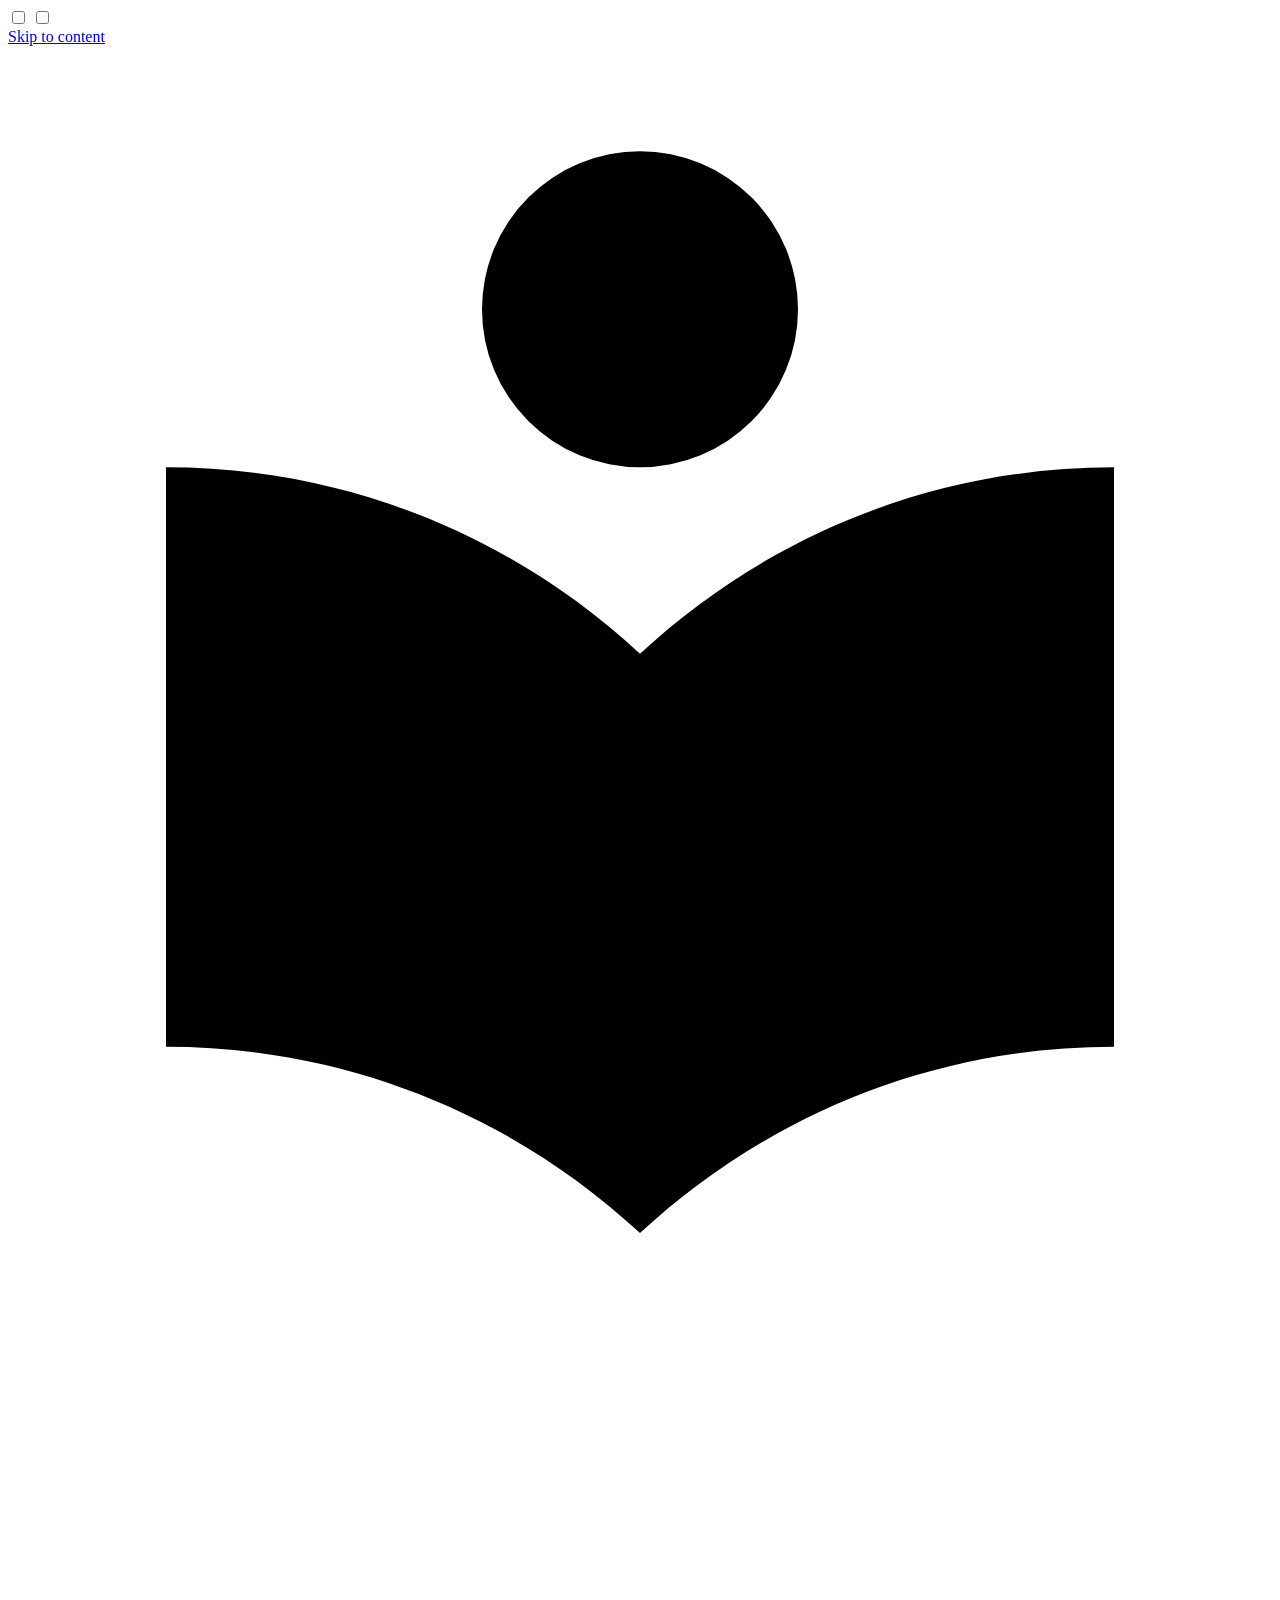
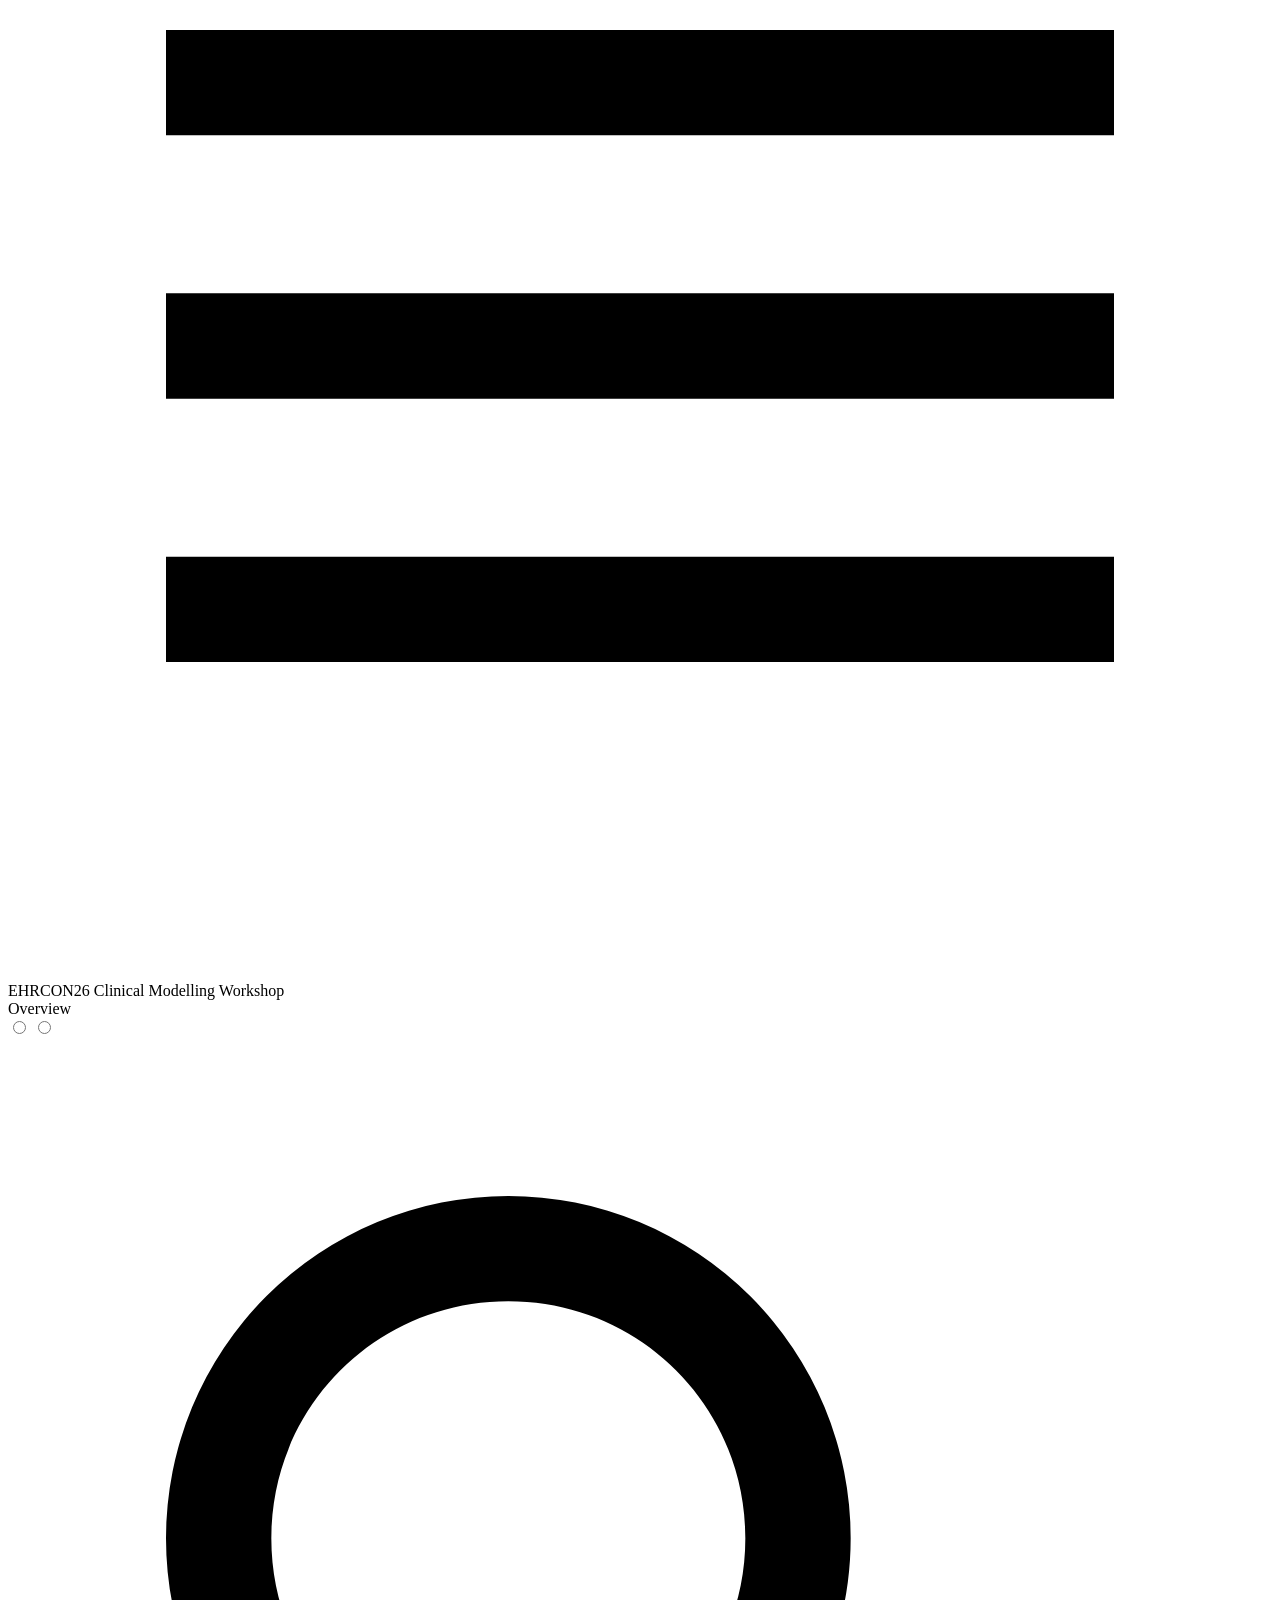
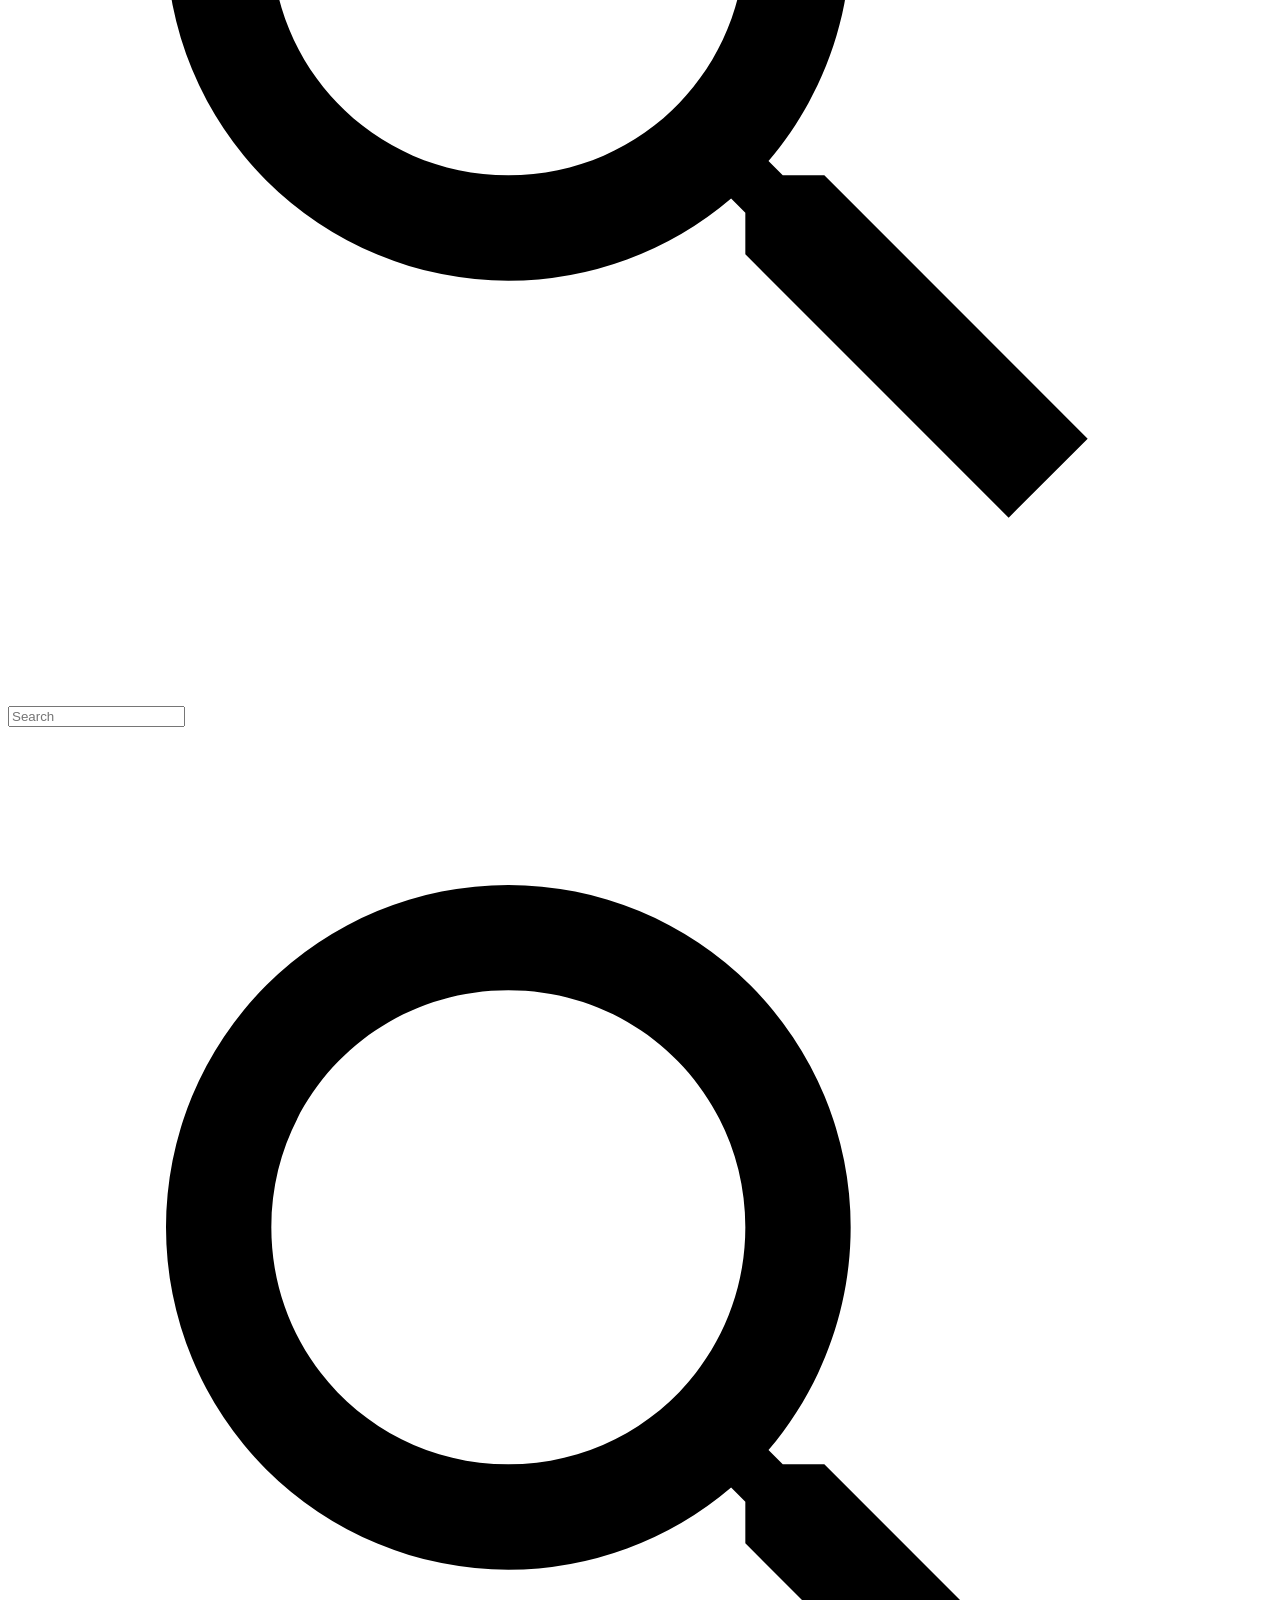
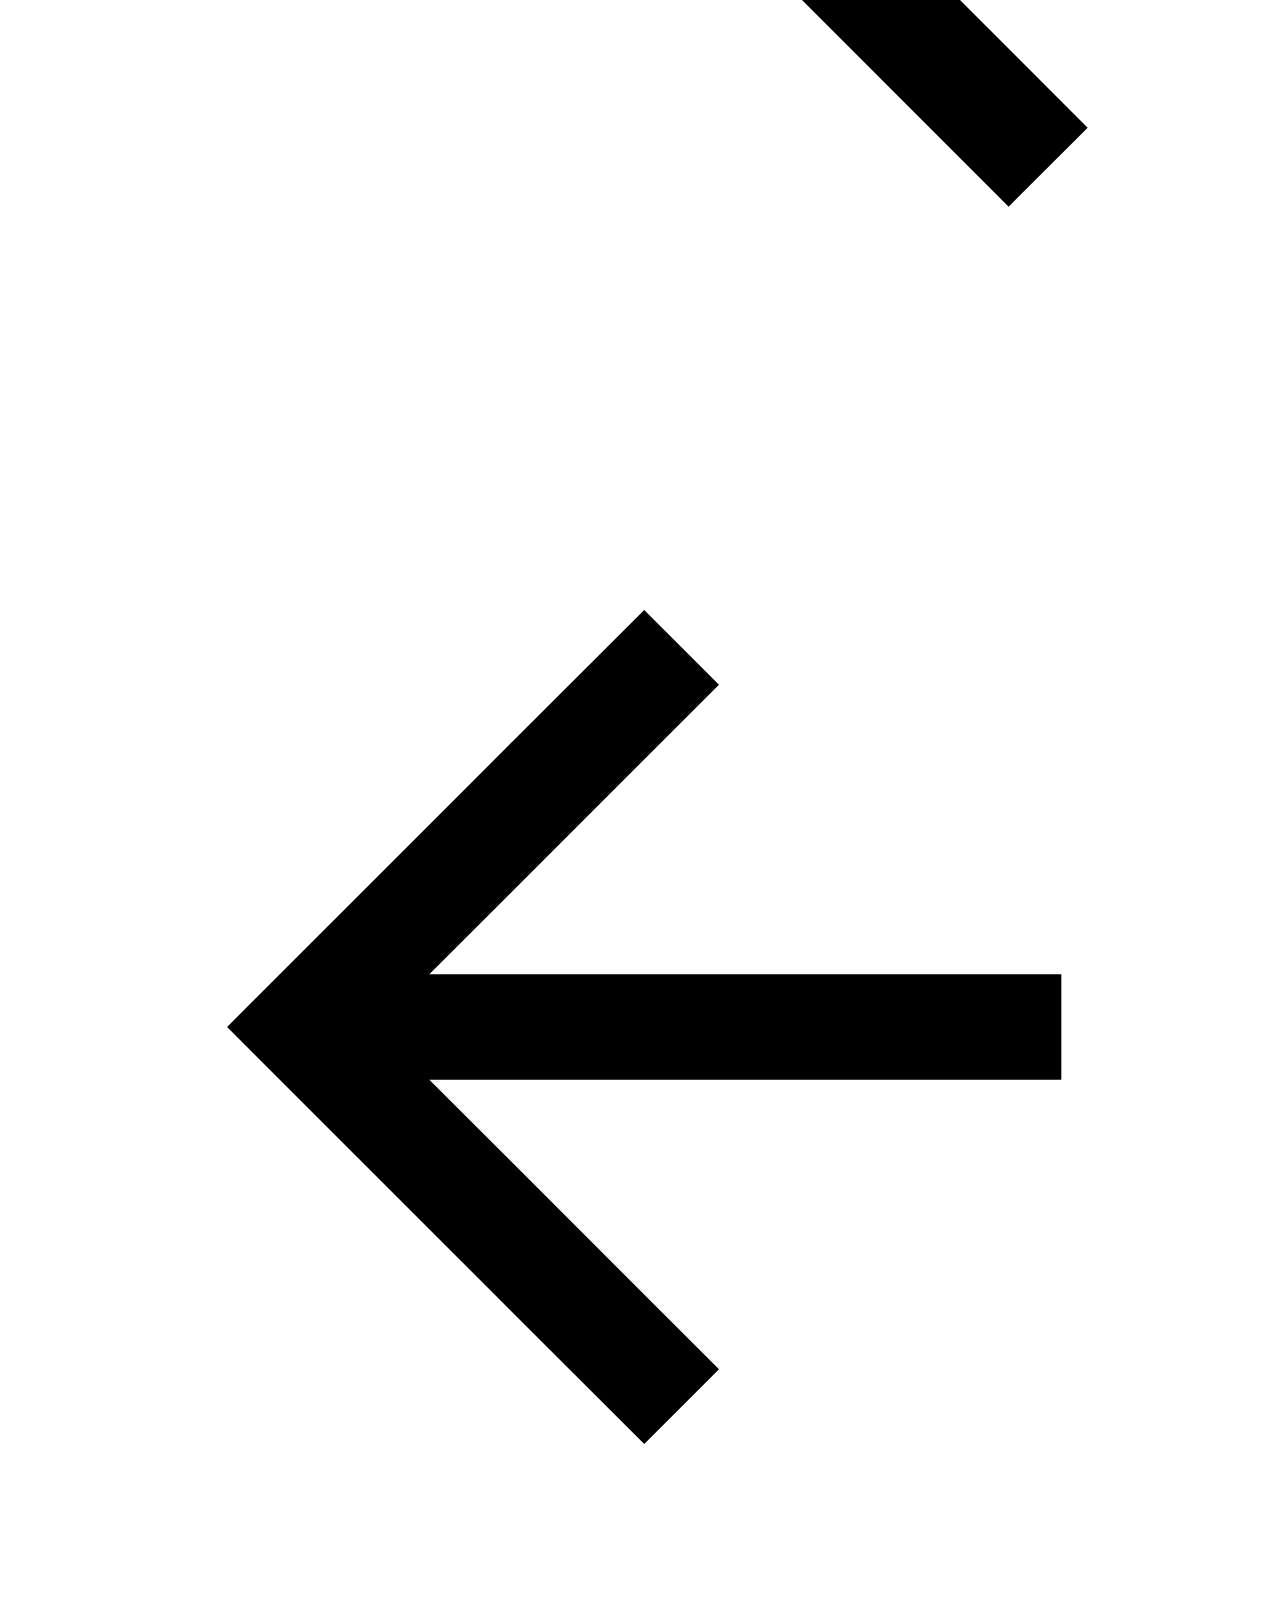
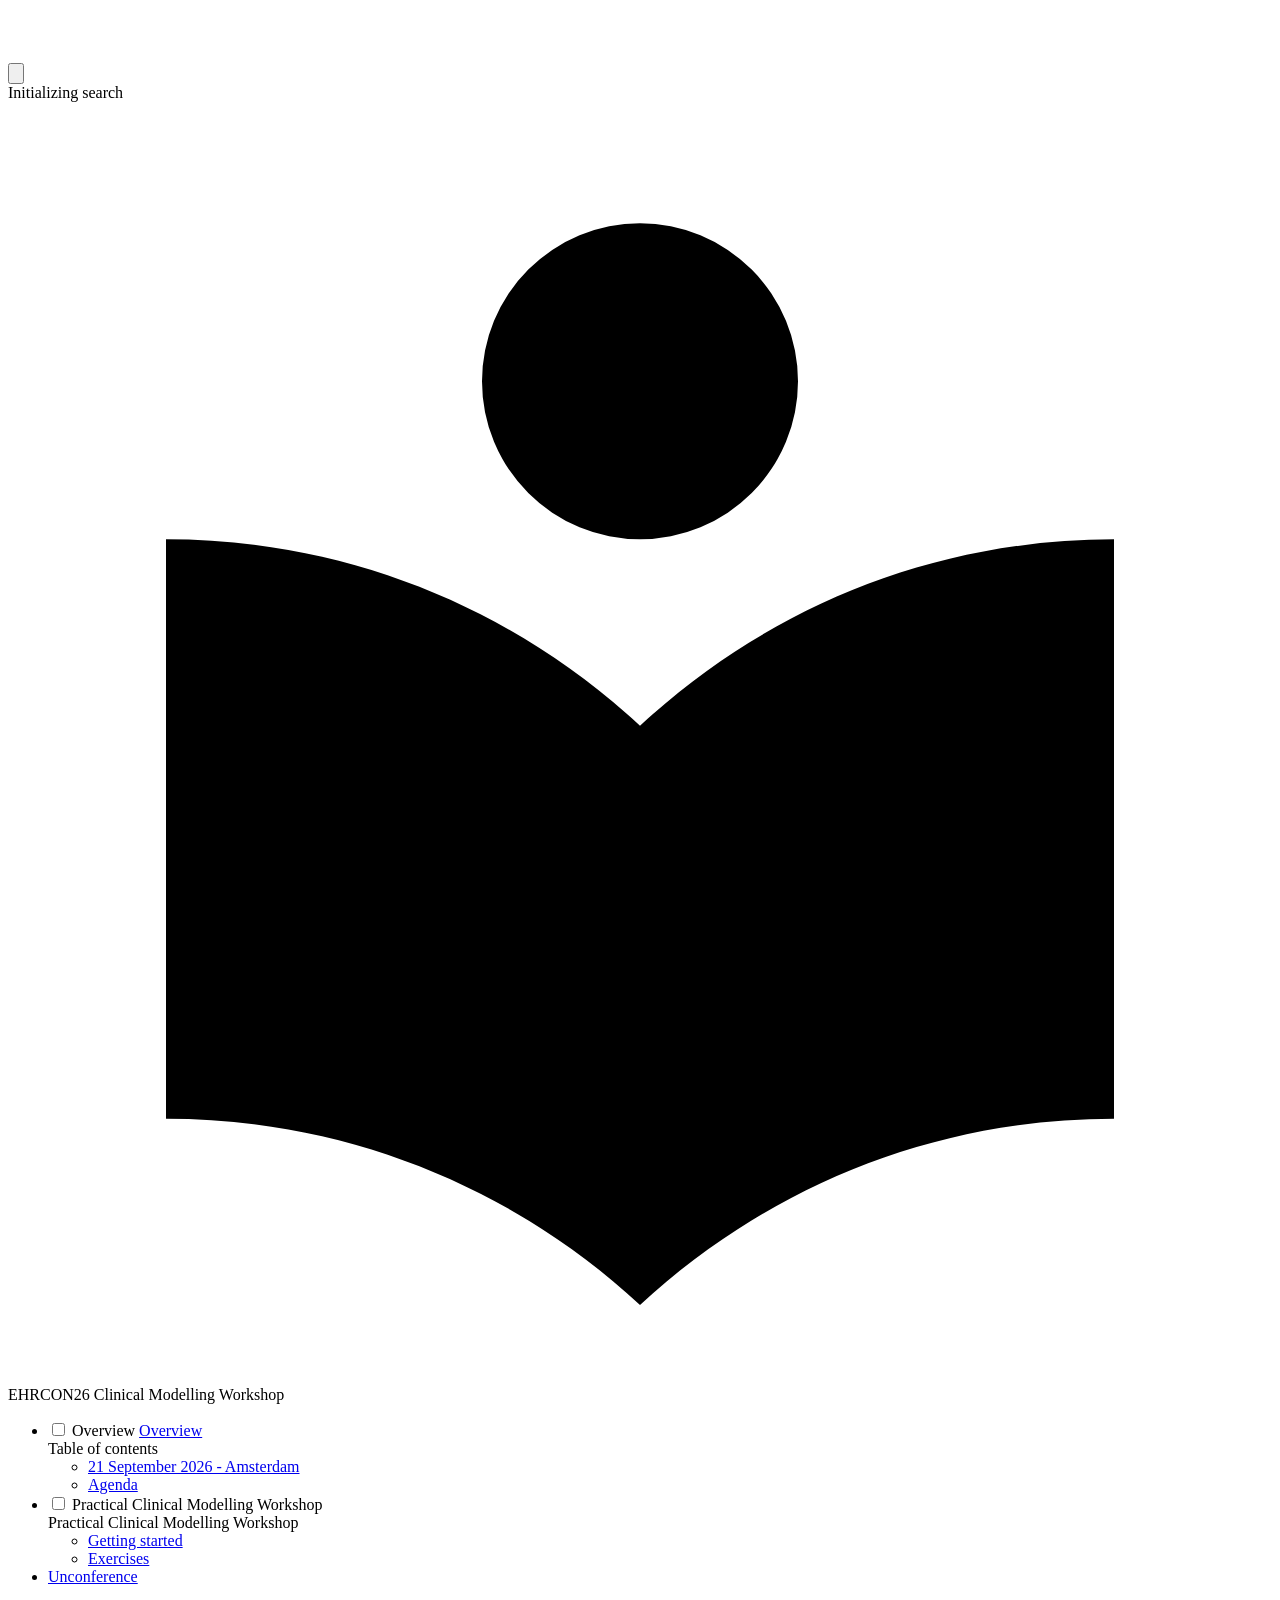
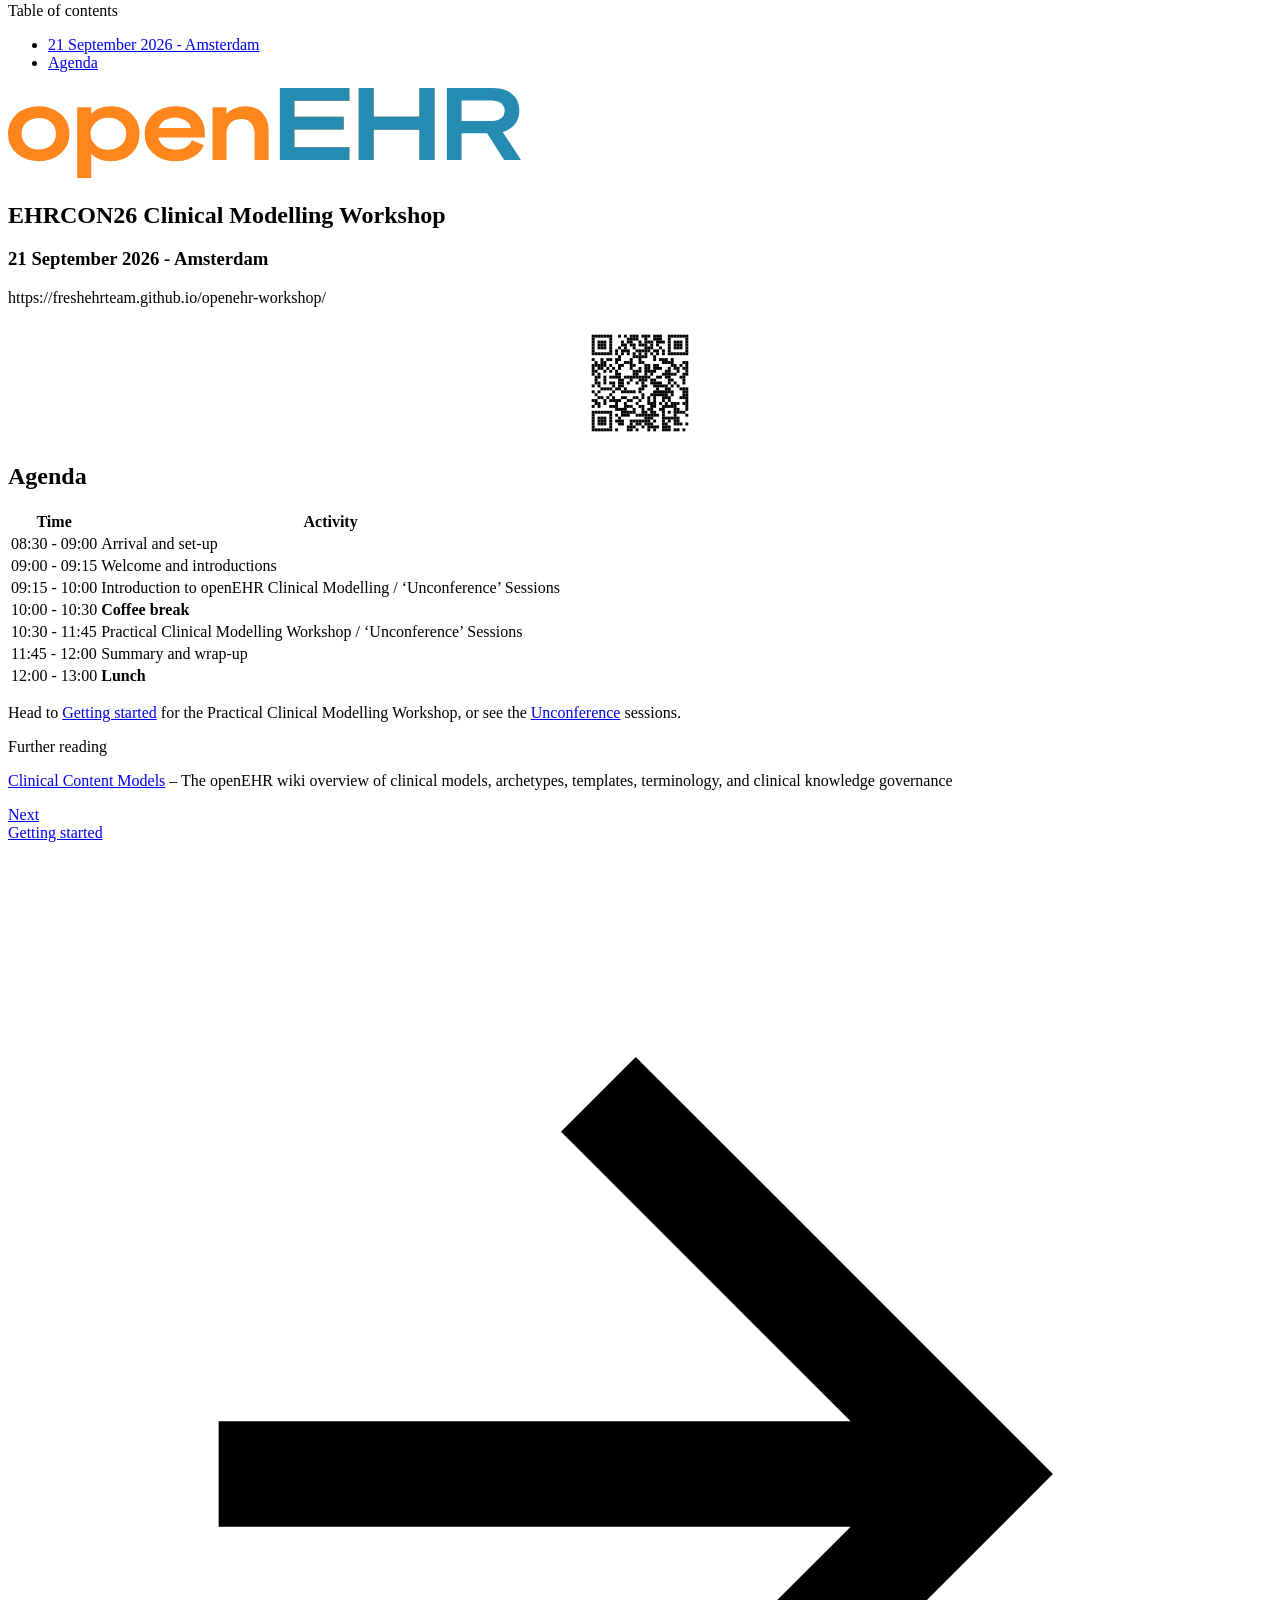
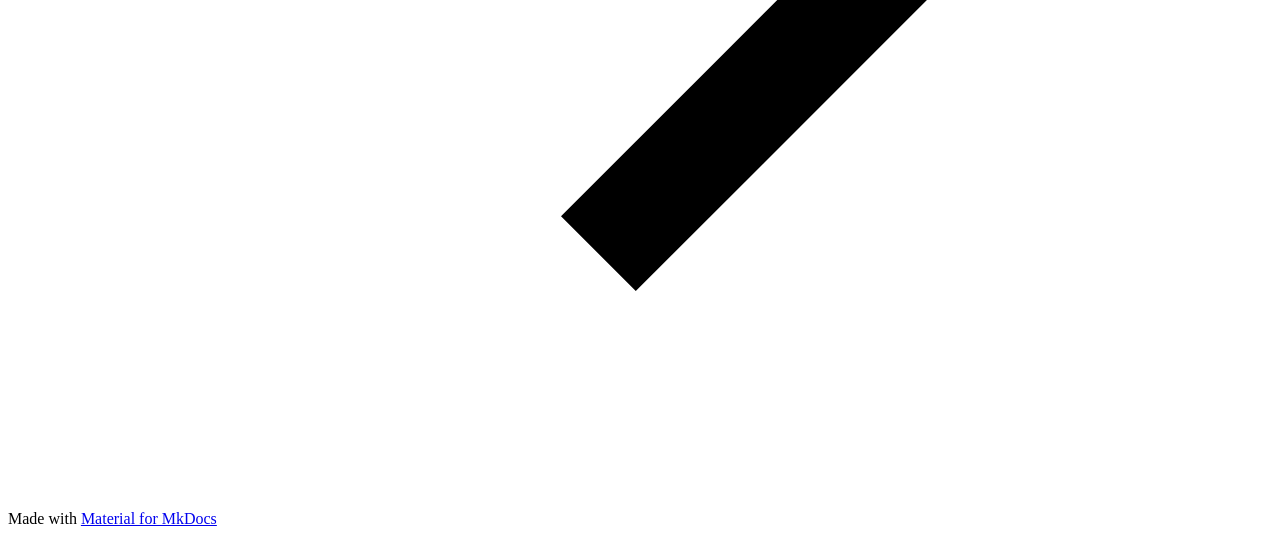
==== commit 2511c0d7: "Deployed c551680 with MkDocs version: 1.6.1" ====
--- a/index.html
+++ b/index.html
@@ -12,8 +12,12 @@
       
         <link rel="next" href="getting-started/">
       
+      
+        
+      
+      
       <link rel="icon" href="assets/images/favicon.png">
-      <meta name="generator" content="mkdocs-1.4.2, mkdocs-material-9.1.5">
+      <meta name="generator" content="mkdocs-1.6.1, mkdocs-material-9.7.7">
     
     
       
@@ -21,14 +25,17 @@
       
     
     
-      <link rel="stylesheet" href="assets/stylesheets/main.7a7fce14.min.css">
-      
-        
-        <link rel="stylesheet" href="assets/stylesheets/palette.a0c5b2b5.min.css">
-      
-      
-
-    
+      <link rel="stylesheet" href="assets/stylesheets/main.ec1eaa64.min.css">
+      
+        
+        <link rel="stylesheet" href="assets/stylesheets/palette.ab4e12ef.min.css">
+      
+      
+
+
+    
+    
+      
     
     
       
@@ -42,11 +49,10 @@
     
       <link rel="stylesheet" href="stylesheets/extra.css">
     
-    <script>__md_scope=new URL(".",location),__md_hash=e=>[...e].reduce((e,_)=>(e<<5)-e+_.charCodeAt(0),0),__md_get=(e,_=localStorage,t=__md_scope)=>JSON.parse(_.getItem(t.pathname+"."+e)),__md_set=(e,_,t=localStorage,a=__md_scope)=>{try{t.setItem(a.pathname+"."+e,JSON.stringify(_))}catch(e){}}</script>
-    
-      
-
-    
+    <script>__md_scope=new URL(".",location),__md_hash=e=>[...e].reduce(((e,_)=>(e<<5)-e+_.charCodeAt(0)),0),__md_get=(e,_=localStorage,t=__md_scope)=>JSON.parse(_.getItem(t.pathname+"."+e)),__md_set=(e,_,t=localStorage,a=__md_scope)=>{try{t.setItem(a.pathname+"."+e,JSON.stringify(_))}catch(e){}}</script>
+    
+      
+
     
     
   </head>
@@ -59,11 +65,8 @@
     
     
     
-    <body dir="ltr" data-md-color-scheme="default" data-md-color-primary="lightblue" data-md-color-accent="">
-  
-    
-    
-      <script>var palette=__md_get("__palette");if(palette&&"object"==typeof palette.color)for(var key of Object.keys(palette.color))document.body.setAttribute("data-md-color-"+key,palette.color[key])</script>
+    <body dir="ltr" data-md-color-scheme="default" data-md-color-primary="lightblue" data-md-color-accent="indigo">
+  
     
     <input class="md-toggle" data-md-toggle="drawer" type="checkbox" id="__drawer" autocomplete="off">
     <input class="md-toggle" data-md-toggle="search" type="checkbox" id="__search" autocomplete="off">
@@ -90,11 +93,12 @@
     <a href="." title="EHRCON26 Clinical Modelling Workshop" class="md-header__button md-logo" aria-label="EHRCON26 Clinical Modelling Workshop" data-md-component="logo">
       
   
-  <svg xmlns="http://www.w3.org/2000/svg" viewBox="0 0 24 24"><path d="M12 8a3 3 0 0 0 3-3 3 3 0 0 0-3-3 3 3 0 0 0-3 3 3 3 0 0 0 3 3m0 3.54C9.64 9.35 6.5 8 3 8v11c3.5 0 6.64 1.35 9 3.54 2.36-2.19 5.5-3.54 9-3.54V8c-3.5 0-6.64 1.35-9 3.54Z"/></svg>
+  <svg xmlns="http://www.w3.org/2000/svg" viewBox="0 0 24 24"><path d="M12 8a3 3 0 0 0 3-3 3 3 0 0 0-3-3 3 3 0 0 0-3 3 3 3 0 0 0 3 3m0 3.54C9.64 9.35 6.5 8 3 8v11c3.5 0 6.64 1.35 9 3.54 2.36-2.19 5.5-3.54 9-3.54V8c-3.5 0-6.64 1.35-9 3.54"/></svg>
 
     </a>
     <label class="md-header__button md-icon" for="__drawer">
-      <svg xmlns="http://www.w3.org/2000/svg" viewBox="0 0 24 24"><path d="M3 6h18v2H3V6m0 5h18v2H3v-2m0 5h18v2H3v-2Z"/></svg>
+      
+      <svg xmlns="http://www.w3.org/2000/svg" viewBox="0 0 24 24"><path d="M3 6h18v2H3zm0 5h18v2H3zm0 5h18v2H3z"/></svg>
     </label>
     <div class="md-header__title" data-md-component="header-title">
       <div class="md-header__ellipsis">
@@ -113,50 +117,65 @@
       </div>
     </div>
     
-      <form class="md-header__option" data-md-component="palette">
-        
-          
-          <input class="md-option" data-md-color-media="(prefers-color-scheme: light)" data-md-color-scheme="default" data-md-color-primary="lightblue" data-md-color-accent=""  aria-label="Switch to dark mode"  type="radio" name="__palette" id="__palette_1">
-          
-            <label class="md-header__button md-icon" title="Switch to dark mode" for="__palette_2" hidden>
-              <svg xmlns="http://www.w3.org/2000/svg" viewBox="0 0 24 24"><path d="M12 8a4 4 0 0 0-4 4 4 4 0 0 0 4 4 4 4 0 0 0 4-4 4 4 0 0 0-4-4m0 10a6 6 0 0 1-6-6 6 6 0 0 1 6-6 6 6 0 0 1 6 6 6 6 0 0 1-6 6m8-9.31V4h-4.69L12 .69 8.69 4H4v4.69L.69 12 4 15.31V20h4.69L12 23.31 15.31 20H20v-4.69L23.31 12 20 8.69Z"/></svg>
-            </label>
-          
-        
-          
-          <input class="md-option" data-md-color-media="(prefers-color-scheme: dark)" data-md-color-scheme="slate" data-md-color-primary="lightblue" data-md-color-accent=""  aria-label="Switch to light mode"  type="radio" name="__palette" id="__palette_2">
-          
-            <label class="md-header__button md-icon" title="Switch to light mode" for="__palette_1" hidden>
-              <svg xmlns="http://www.w3.org/2000/svg" viewBox="0 0 24 24"><path d="M12 18c-.89 0-1.74-.2-2.5-.55C11.56 16.5 13 14.42 13 12c0-2.42-1.44-4.5-3.5-5.45C10.26 6.2 11.11 6 12 6a6 6 0 0 1 6 6 6 6 0 0 1-6 6m8-9.31V4h-4.69L12 .69 8.69 4H4v4.69L.69 12 4 15.31V20h4.69L12 23.31 15.31 20H20v-4.69L23.31 12 20 8.69Z"/></svg>
-            </label>
-          
-        
-      </form>
-    
-    
-    
-      <label class="md-header__button md-icon" for="__search">
-        <svg xmlns="http://www.w3.org/2000/svg" viewBox="0 0 24 24"><path d="M9.5 3A6.5 6.5 0 0 1 16 9.5c0 1.61-.59 3.09-1.56 4.23l.27.27h.79l5 5-1.5 1.5-5-5v-.79l-.27-.27A6.516 6.516 0 0 1 9.5 16 6.5 6.5 0 0 1 3 9.5 6.5 6.5 0 0 1 9.5 3m0 2C7 5 5 7 5 9.5S7 14 9.5 14 14 12 14 9.5 12 5 9.5 5Z"/></svg>
+      
+        <form class="md-header__option" data-md-component="palette">
+  
+    
+    
+    
+    <input class="md-option" data-md-color-media="(prefers-color-scheme: light)" data-md-color-scheme="default" data-md-color-primary="lightblue" data-md-color-accent="indigo"  aria-label="Switch to dark mode"  type="radio" name="__palette" id="__palette_0">
+    
+      <label class="md-header__button md-icon" title="Switch to dark mode" for="__palette_1" hidden>
+        <svg xmlns="http://www.w3.org/2000/svg" viewBox="0 0 24 24"><path d="M12 8a4 4 0 0 0-4 4 4 4 0 0 0 4 4 4 4 0 0 0 4-4 4 4 0 0 0-4-4m0 10a6 6 0 0 1-6-6 6 6 0 0 1 6-6 6 6 0 0 1 6 6 6 6 0 0 1-6 6m8-9.31V4h-4.69L12 .69 8.69 4H4v4.69L.69 12 4 15.31V20h4.69L12 23.31 15.31 20H20v-4.69L23.31 12z"/></svg>
       </label>
-      <div class="md-search" data-md-component="search" role="dialog">
+    
+  
+    
+    
+    
+    <input class="md-option" data-md-color-media="(prefers-color-scheme: dark)" data-md-color-scheme="slate" data-md-color-primary="lightblue" data-md-color-accent="indigo"  aria-label="Switch to light mode"  type="radio" name="__palette" id="__palette_1">
+    
+      <label class="md-header__button md-icon" title="Switch to light mode" for="__palette_0" hidden>
+        <svg xmlns="http://www.w3.org/2000/svg" viewBox="0 0 24 24"><path d="M12 18c-.89 0-1.74-.2-2.5-.55C11.56 16.5 13 14.42 13 12s-1.44-4.5-3.5-5.45C10.26 6.2 11.11 6 12 6a6 6 0 0 1 6 6 6 6 0 0 1-6 6m8-9.31V4h-4.69L12 .69 8.69 4H4v4.69L.69 12 4 15.31V20h4.69L12 23.31 15.31 20H20v-4.69L23.31 12z"/></svg>
+      </label>
+    
+  
+</form>
+      
+    
+    
+      <script>var palette=__md_get("__palette");if(palette&&palette.color){if("(prefers-color-scheme)"===palette.color.media){var media=matchMedia("(prefers-color-scheme: light)"),input=document.querySelector(media.matches?"[data-md-color-media='(prefers-color-scheme: light)']":"[data-md-color-media='(prefers-color-scheme: dark)']");palette.color.media=input.getAttribute("data-md-color-media"),palette.color.scheme=input.getAttribute("data-md-color-scheme"),palette.color.primary=input.getAttribute("data-md-color-primary"),palette.color.accent=input.getAttribute("data-md-color-accent")}for(var[key,value]of Object.entries(palette.color))document.body.setAttribute("data-md-color-"+key,value)}</script>
+    
+    
+    
+      
+      
+        <label class="md-header__button md-icon" for="__search">
+          
+          <svg xmlns="http://www.w3.org/2000/svg" viewBox="0 0 24 24"><path d="M9.5 3A6.5 6.5 0 0 1 16 9.5c0 1.61-.59 3.09-1.56 4.23l.27.27h.79l5 5-1.5 1.5-5-5v-.79l-.27-.27A6.52 6.52 0 0 1 9.5 16 6.5 6.5 0 0 1 3 9.5 6.5 6.5 0 0 1 9.5 3m0 2C7 5 5 7 5 9.5S7 14 9.5 14 14 12 14 9.5 12 5 9.5 5"/></svg>
+        </label>
+        <div class="md-search" data-md-component="search" role="dialog">
   <label class="md-search__overlay" for="__search"></label>
   <div class="md-search__inner" role="search">
     <form class="md-search__form" name="search">
       <input type="text" class="md-search__input" name="query" aria-label="Search" placeholder="Search" autocapitalize="off" autocorrect="off" autocomplete="off" spellcheck="false" data-md-component="search-query" required>
       <label class="md-search__icon md-icon" for="__search">
-        <svg xmlns="http://www.w3.org/2000/svg" viewBox="0 0 24 24"><path d="M9.5 3A6.5 6.5 0 0 1 16 9.5c0 1.61-.59 3.09-1.56 4.23l.27.27h.79l5 5-1.5 1.5-5-5v-.79l-.27-.27A6.516 6.516 0 0 1 9.5 16 6.5 6.5 0 0 1 3 9.5 6.5 6.5 0 0 1 9.5 3m0 2C7 5 5 7 5 9.5S7 14 9.5 14 14 12 14 9.5 12 5 9.5 5Z"/></svg>
-        <svg xmlns="http://www.w3.org/2000/svg" viewBox="0 0 24 24"><path d="M20 11v2H8l5.5 5.5-1.42 1.42L4.16 12l7.92-7.92L13.5 5.5 8 11h12Z"/></svg>
+        
+        <svg xmlns="http://www.w3.org/2000/svg" viewBox="0 0 24 24"><path d="M9.5 3A6.5 6.5 0 0 1 16 9.5c0 1.61-.59 3.09-1.56 4.23l.27.27h.79l5 5-1.5 1.5-5-5v-.79l-.27-.27A6.52 6.52 0 0 1 9.5 16 6.5 6.5 0 0 1 3 9.5 6.5 6.5 0 0 1 9.5 3m0 2C7 5 5 7 5 9.5S7 14 9.5 14 14 12 14 9.5 12 5 9.5 5"/></svg>
+        
+        <svg xmlns="http://www.w3.org/2000/svg" viewBox="0 0 24 24"><path d="M20 11v2H8l5.5 5.5-1.42 1.42L4.16 12l7.92-7.92L13.5 5.5 8 11z"/></svg>
       </label>
       <nav class="md-search__options" aria-label="Search">
         
         <button type="reset" class="md-search__icon md-icon" title="Clear" aria-label="Clear" tabindex="-1">
-          <svg xmlns="http://www.w3.org/2000/svg" viewBox="0 0 24 24"><path d="M19 6.41 17.59 5 12 10.59 6.41 5 5 6.41 10.59 12 5 17.59 6.41 19 12 13.41 17.59 19 19 17.59 13.41 12 19 6.41Z"/></svg>
+          
+          <svg xmlns="http://www.w3.org/2000/svg" viewBox="0 0 24 24"><path d="M19 6.41 17.59 5 12 10.59 6.41 5 5 6.41 10.59 12 5 17.59 6.41 19 12 13.41 17.59 19 19 17.59 13.41 12z"/></svg>
         </button>
       </nav>
       
     </form>
     <div class="md-search__output">
-      <div class="md-search__scrollwrap" data-md-scrollfix>
+      <div class="md-search__scrollwrap" tabindex="0" data-md-scrollfix>
         <div class="md-search-result" data-md-component="search-result">
           <div class="md-search-result__meta">
             Initializing search
@@ -167,6 +186,7 @@
     </div>
   </div>
 </div>
+      
     
     
   </nav>
@@ -191,12 +211,13 @@
                     
 
 
+
 <nav class="md-nav md-nav--primary" aria-label="Navigation" data-md-level="0">
   <label class="md-nav__title" for="__drawer">
     <a href="." title="EHRCON26 Clinical Modelling Workshop" class="md-nav__button md-logo" aria-label="EHRCON26 Clinical Modelling Workshop" data-md-component="logo">
       
   
-  <svg xmlns="http://www.w3.org/2000/svg" viewBox="0 0 24 24"><path d="M12 8a3 3 0 0 0 3-3 3 3 0 0 0-3-3 3 3 0 0 0-3 3 3 3 0 0 0 3 3m0 3.54C9.64 9.35 6.5 8 3 8v11c3.5 0 6.64 1.35 9 3.54 2.36-2.19 5.5-3.54 9-3.54V8c-3.5 0-6.64 1.35-9 3.54Z"/></svg>
+  <svg xmlns="http://www.w3.org/2000/svg" viewBox="0 0 24 24"><path d="M12 8a3 3 0 0 0 3-3 3 3 0 0 0-3-3 3 3 0 0 0-3 3 3 3 0 0 0 3 3m0 3.54C9.64 9.35 6.5 8 3 8v11c3.5 0 6.64 1.35 9 3.54 2.36-2.19 5.5-3.54 9-3.54V8c-3.5 0-6.64 1.35-9 3.54"/></svg>
 
     </a>
     EHRCON26 Clinical Modelling Workshop
@@ -206,11 +227,10 @@
     
       
       
-      
-
-  
-  
-    
+  
+  
+    
+  
   
   
     <li class="md-nav__item md-nav__item--active">
@@ -222,12 +242,38 @@
       
       
         <label class="md-nav__link md-nav__link--active" for="__toc">
-          Overview
+          
+  
+  
+  <span class="md-ellipsis">
+    
+  
+    Overview
+  
+
+    
+  </span>
+  
+  
+
           <span class="md-nav__icon md-icon"></span>
         </label>
       
       <a href="." class="md-nav__link md-nav__link--active">
-        Overview
+        
+  
+  
+  <span class="md-ellipsis">
+    
+  
+    Overview
+  
+
+    
+  </span>
+  
+  
+
       </a>
       
         
@@ -247,14 +293,22 @@
       
         <li class="md-nav__item">
   <a href="#21-september-2026-amsterdam" class="md-nav__link">
-    21 September 2026 - Amsterdam
+    <span class="md-ellipsis">
+      
+        21 September 2026 - Amsterdam
+      
+    </span>
   </a>
   
 </li>
       
         <li class="md-nav__item">
   <a href="#agenda" class="md-nav__link">
-    Agenda
+    <span class="md-ellipsis">
+      
+        Agenda
+      
+    </span>
   </a>
   
 </li>
@@ -269,77 +323,136 @@
     
       
       
-      
-
-  
-  
-  
+  
+  
+  
+  
+    
+    
+    
+    
     
     <li class="md-nav__item md-nav__item--nested">
       
-      
-      
-      
-      <input class="md-nav__toggle md-toggle " type="checkbox" id="__nav_2" >
-      
-      
-      
-        <label class="md-nav__link" for="__nav_2" id="__nav_2_label" tabindex="0">
-          Practical Clinical Modelling Workshop
-          <span class="md-nav__icon md-icon"></span>
-        </label>
-      
-      <nav class="md-nav" data-md-level="1" aria-labelledby="__nav_2_label" aria-expanded="false">
-        <label class="md-nav__title" for="__nav_2">
-          <span class="md-nav__icon md-icon"></span>
-          Practical Clinical Modelling Workshop
-        </label>
-        <ul class="md-nav__list" data-md-scrollfix>
-          
-            
-              
+        
+        
+        <input class="md-nav__toggle md-toggle " type="checkbox" id="__nav_2" >
+        
+          
+          <label class="md-nav__link" for="__nav_2" id="__nav_2_label" tabindex="0">
+            
+  
+  
+  <span class="md-ellipsis">
+    
+  
+    Practical Clinical Modelling Workshop
+  
+
+    
+  </span>
+  
+  
+
+            <span class="md-nav__icon md-icon"></span>
+          </label>
+        
+        <nav class="md-nav" data-md-level="1" aria-labelledby="__nav_2_label" aria-expanded="false">
+          <label class="md-nav__title" for="__nav_2">
+            <span class="md-nav__icon md-icon"></span>
+            
+  
+    Practical Clinical Modelling Workshop
+  
+
+          </label>
+          <ul class="md-nav__list" data-md-scrollfix>
+            
+              
+                
+  
   
   
   
     <li class="md-nav__item">
       <a href="getting-started/" class="md-nav__link">
-        Getting started
+        
+  
+  
+  <span class="md-ellipsis">
+    
+  
+    Getting started
+  
+
+    
+  </span>
+  
+  
+
       </a>
     </li>
   
 
-            
-          
-            
-              
+              
+            
+              
+                
+  
   
   
   
     <li class="md-nav__item">
       <a href="exercises/" class="md-nav__link">
-        Exercises
+        
+  
+  
+  <span class="md-ellipsis">
+    
+  
+    Exercises
+  
+
+    
+  </span>
+  
+  
+
       </a>
     </li>
   
 
-            
-          
-        </ul>
-      </nav>
+              
+            
+          </ul>
+        </nav>
+      
     </li>
   
 
     
       
       
-      
-
+  
   
   
   
     <li class="md-nav__item">
       <a href="unconference/" class="md-nav__link">
-        Unconference
+        
+  
+  
+  <span class="md-ellipsis">
+    
+  
+    Unconference
+  
+
+    
+  </span>
+  
+  
+
       </a>
     </li>
   
@@ -373,14 +486,22 @@
       
         <li class="md-nav__item">
   <a href="#21-september-2026-amsterdam" class="md-nav__link">
-    21 September 2026 - Amsterdam
+    <span class="md-ellipsis">
+      
+        21 September 2026 - Amsterdam
+      
+    </span>
   </a>
   
 </li>
       
         <li class="md-nav__item">
   <a href="#agenda" class="md-nav__link">
-    Agenda
+    <span class="md-ellipsis">
+      
+        Agenda
+      
+    </span>
   </a>
   
 </li>
@@ -395,9 +516,11 @@
           
           
             <div class="md-content" data-md-component="content">
+              
               <article class="md-content__inner md-typeset">
                 
                   
+
 
 
 <p><img alt="openEHR" src="images/openehr-logo.svg" /></p>
@@ -455,11 +578,19 @@
 
 
 
+
+
+
+
+
+
+
                 
               </article>
             </div>
           
           
+<script>var target=document.getElementById(location.hash.slice(1));target&&target.name&&(target.checked=target.name.startsWith("__tabbed_"))</script>
         </div>
         
       </main>
@@ -472,7 +603,7 @@
         
         
           
-          <a href="getting-started/" class="md-footer__link md-footer__link--next" aria-label="Next: Getting started" rel="next">
+          <a href="getting-started/" class="md-footer__link md-footer__link--next" aria-label="Next: Getting started">
             <div class="md-footer__title">
               <span class="md-footer__direction">
                 Next
@@ -482,7 +613,8 @@
               </div>
             </div>
             <div class="md-footer__button md-icon">
-              <svg xmlns="http://www.w3.org/2000/svg" viewBox="0 0 24 24"><path d="M4 11v2h12l-5.5 5.5 1.42 1.42L19.84 12l-7.92-7.92L10.5 5.5 16 11H4Z"/></svg>
+              
+              <svg xmlns="http://www.w3.org/2000/svg" viewBox="0 0 24 24"><path d="M4 11v2h12l-5.5 5.5 1.42 1.42L19.84 12l-7.92-7.92L10.5 5.5 16 11z"/></svg>
             </div>
           </a>
         
@@ -510,10 +642,14 @@
       <div class="md-dialog__inner md-typeset"></div>
     </div>
     
-    <script id="__config" type="application/json">{"base": ".", "features": ["navigation.footer"], "search": "assets/javascripts/workers/search.208ed371.min.js", "translations": {"clipboard.copied": "Copied to clipboard", "clipboard.copy": "Copy to clipboard", "search.result.more.one": "1 more on this page", "search.result.more.other": "# more on this page", "search.result.none": "No matching documents", "search.result.one": "1 matching document", "search.result.other": "# matching documents", "search.result.placeholder": "Type to start searching", "search.result.term.missing": "Missing", "select.version": "Select version"}}</script>
-    
-    
-      <script src="assets/javascripts/bundle.407015b8.min.js"></script>
+    
+    
+      
+      
+      <script id="__config" type="application/json">{"annotate": null, "base": ".", "features": ["navigation.footer"], "search": "assets/javascripts/workers/search.2c215733.min.js", "tags": null, "translations": {"clipboard.copied": "Copied to clipboard", "clipboard.copy": "Copy to clipboard", "search.result.more.one": "1 more on this page", "search.result.more.other": "# more on this page", "search.result.none": "No matching documents", "search.result.one": "1 matching document", "search.result.other": "# matching documents", "search.result.placeholder": "Type to start searching", "search.result.term.missing": "Missing", "select.version": "Select version"}, "version": null}</script>
+    
+    
+      <script src="assets/javascripts/bundle.d7400e89.min.js"></script>
       
     
   </body>
--- a/assets/stylesheets/main.ec1eaa64.min.css
+++ b/assets/stylesheets/main.ec1eaa64.min.css
@@ -0,0 +1 @@
+@charset "UTF-8";html{-webkit-text-size-adjust:none;-moz-text-size-adjust:none;text-size-adjust:none;box-sizing:border-box}*,:after,:before{box-sizing:inherit}@media (prefers-reduced-motion){*,:after,:before{transition:none!important}}body{margin:0}a,button,input,label{-webkit-tap-highlight-color:transparent}a{color:inherit;text-decoration:none}hr{border:0;box-sizing:initial;display:block;height:.05rem;overflow:visible;padding:0}small{font-size:80%}sub,sup{line-height:1em}img{border-style:none}table{border-collapse:initial;border-spacing:0}td,th{font-weight:400;vertical-align:top}button{background:#0000;border:0;font-family:inherit;font-size:inherit;margin:0;padding:0}input{border:0;outline:none}:root{--md-primary-fg-color:#4051b5;--md-primary-fg-color--light:#5d6cc0;--md-primary-fg-color--dark:#303fa1;--md-primary-bg-color:#fff;--md-primary-bg-color--light:#ffffffb3;--md-accent-fg-color:#526cfe;--md-accent-fg-color--transparent:#526cfe1a;--md-accent-bg-color:#fff;--md-accent-bg-color--light:#ffffffb3}[data-md-color-scheme=default]{color-scheme:light}[data-md-color-scheme=default] img[src$="#gh-dark-mode-only"],[data-md-color-scheme=default] img[src$="#only-dark"]{display:none}:root,[data-md-color-scheme=default]{--md-hue:225deg;--md-default-fg-color:#000000de;--md-default-fg-color--light:#0000008a;--md-default-fg-color--lighter:#00000052;--md-default-fg-color--lightest:#00000012;--md-default-bg-color:#fff;--md-default-bg-color--light:#ffffffb3;--md-default-bg-color--lighter:#ffffff4d;--md-default-bg-color--lightest:#ffffff1f;--md-code-fg-color:#36464e;--md-code-bg-color:#f5f5f5;--md-code-bg-color--light:#f5f5f5b3;--md-code-bg-color--lighter:#f5f5f54d;--md-code-hl-color:#4287ff;--md-code-hl-color--light:#4287ff1a;--md-code-hl-number-color:#d52a2a;--md-code-hl-special-color:#db1457;--md-code-hl-function-color:#a846b9;--md-code-hl-constant-color:#6e59d9;--md-code-hl-keyword-color:#3f6ec6;--md-code-hl-string-color:#1c7d4d;--md-code-hl-name-color:var(--md-code-fg-color);--md-code-hl-operator-color:var(--md-default-fg-color--light);--md-code-hl-punctuation-color:var(--md-default-fg-color--light);--md-code-hl-comment-color:var(--md-default-fg-color--light);--md-code-hl-generic-color:var(--md-default-fg-color--light);--md-code-hl-variable-color:var(--md-default-fg-color--light);--md-typeset-color:var(--md-default-fg-color);--md-typeset-a-color:var(--md-primary-fg-color);--md-typeset-del-color:#f5503d26;--md-typeset-ins-color:#0bd57026;--md-typeset-kbd-color:#fafafa;--md-typeset-kbd-accent-color:#fff;--md-typeset-kbd-border-color:#b8b8b8;--md-typeset-mark-color:#ffff0080;--md-typeset-table-color:#0000001f;--md-typeset-table-color--light:rgba(0,0,0,.035);--md-admonition-fg-color:var(--md-default-fg-color);--md-admonition-bg-color:var(--md-default-bg-color);--md-warning-fg-color:#000000de;--md-warning-bg-color:#ff9;--md-footer-fg-color:#fff;--md-footer-fg-color--light:#ffffffb3;--md-footer-fg-color--lighter:#ffffff73;--md-footer-bg-color:#000000de;--md-footer-bg-color--dark:#00000052;--md-shadow-z1:0 0.2rem 0.5rem #0000000d,0 0 0.05rem #0000001a;--md-shadow-z2:0 0.2rem 0.5rem #0000001a,0 0 0.05rem #00000040;--md-shadow-z3:0 0.2rem 0.5rem #0003,0 0 0.05rem #00000059}.md-icon svg{fill:currentcolor;display:block;height:1.2rem;width:1.2rem}body{-webkit-font-smoothing:antialiased;-moz-osx-font-smoothing:grayscale;--md-text-font-family:var(--md-text-font,_),-apple-system,BlinkMacSystemFont,Helvetica,Arial,sans-serif;--md-code-font-family:var(--md-code-font,_),SFMono-Regular,Consolas,Menlo,monospace}aside,body,input{font-feature-settings:"kern","liga";color:var(--md-typeset-color);font-family:var(--md-text-font-family)}code,kbd,pre{font-feature-settings:"kern";font-family:var(--md-code-font-family)}:root{--md-typeset-table-sort-icon:url('data:image/svg+xml;charset=utf-8,<svg xmlns="http://www.w3.org/2000/svg" viewBox="0 0 24 24"><path d="m18 21-4-4h3V7h-3l4-4 4 4h-3v10h3M2 19v-2h10v2M2 13v-2h7v2M2 7V5h4v2z"/></svg>');--md-typeset-table-sort-icon--asc:url('data:image/svg+xml;charset=utf-8,<svg xmlns="http://www.w3.org/2000/svg" viewBox="0 0 24 24"><path d="M19 17h3l-4 4-4-4h3V3h2M2 17h10v2H2M6 5v2H2V5m0 6h7v2H2z"/></svg>');--md-typeset-table-sort-icon--desc:url('data:image/svg+xml;charset=utf-8,<svg xmlns="http://www.w3.org/2000/svg" viewBox="0 0 24 24"><path d="M19 7h3l-4-4-4 4h3v14h2M2 17h10v2H2M6 5v2H2V5m0 6h7v2H2z"/></svg>')}.md-typeset{-webkit-print-color-adjust:exact;color-adjust:exact;font-size:.8rem;line-height:1.6;overflow-wrap:break-word}@media print{.md-typeset{font-size:.68rem}}.md-typeset blockquote,.md-typeset dl,.md-typeset figure,.md-typeset ol,.md-typeset pre,.md-typeset ul{margin-bottom:1em;margin-top:1em}.md-typeset h1{color:var(--md-default-fg-color--light);font-size:2em;line-height:1.3;margin:0 0 1.25em}.md-typeset h1,.md-typeset h2{font-weight:300;letter-spacing:-.01em}.md-typeset h2{font-size:1.5625em;line-height:1.4;margin:1.6em 0 .64em}.md-typeset h3{font-size:1.25em;font-weight:400;letter-spacing:-.01em;line-height:1.5;margin:1.6em 0 .8em}.md-typeset h2+h3{margin-top:.8em}.md-typeset h4{font-weight:700;letter-spacing:-.01em;margin:1em 0}.md-typeset h5,.md-typeset h6{color:var(--md-default-fg-color--light);font-size:.8em;font-weight:700;letter-spacing:-.01em;margin:1.25em 0}.md-typeset h5{text-transform:uppercase}.md-typeset h5 code{text-transform:none}.md-typeset hr{border-bottom:.05rem solid var(--md-default-fg-color--lightest);display:flow-root;margin:1.5em 0}.md-typeset a{color:var(--md-typeset-a-color);word-break:break-word}.md-typeset a,.md-typeset a:before{transition:color 125ms}.md-typeset a:focus,.md-typeset a:hover{color:var(--md-accent-fg-color)}.md-typeset a:focus code,.md-typeset a:hover code{background-color:var(--md-accent-fg-color--transparent);color:var(--md-accent-fg-color)}.md-typeset a code{color:var(--md-typeset-a-color)}.md-typeset a.focus-visible{outline-color:var(--md-accent-fg-color);outline-offset:.2rem}.md-typeset code,.md-typeset kbd,.md-typeset pre{color:var(--md-code-fg-color);direction:ltr;font-variant-ligatures:none;transition:background-color 125ms}@media print{.md-typeset code,.md-typeset kbd,.md-typeset pre{white-space:pre-wrap}}.md-typeset code{background-color:var(--md-code-bg-color);border-radius:.1rem;-webkit-box-decoration-break:clone;box-decoration-break:clone;font-size:.85em;padding:0 .2941176471em;transition:color 125ms,background-color 125ms;word-break:break-word}.md-typeset code:not(.focus-visible){-webkit-tap-highlight-color:transparent;outline:none}.md-typeset pre{display:flow-root;line-height:1.4;position:relative}.md-typeset pre>code{-webkit-box-decoration-break:slice;box-decoration-break:slice;box-shadow:none;display:block;margin:0;outline-color:var(--md-accent-fg-color);overflow:auto;padding:.7720588235em 1.1764705882em;scrollbar-color:var(--md-default-fg-color--lighter) #0000;scrollbar-width:thin;touch-action:auto;word-break:normal}.md-typeset pre>code:hover{scrollbar-color:var(--md-accent-fg-color) #0000}.md-typeset pre>code::-webkit-scrollbar{height:.2rem;width:.2rem}.md-typeset pre>code::-webkit-scrollbar-thumb{background-color:var(--md-default-fg-color--lighter)}.md-typeset pre>code::-webkit-scrollbar-thumb:hover{background-color:var(--md-accent-fg-color)}.md-typeset kbd{background-color:var(--md-typeset-kbd-color);border-radius:.1rem;box-shadow:0 .1rem 0 .05rem var(--md-typeset-kbd-border-color),0 .1rem 0 var(--md-typeset-kbd-border-color),0 -.1rem .2rem var(--md-typeset-kbd-accent-color) inset;color:var(--md-default-fg-color);display:inline-block;font-size:.75em;padding:0 .6666666667em;vertical-align:text-top;word-break:break-word}.md-typeset mark{background-color:var(--md-typeset-mark-color);-webkit-box-decoration-break:clone;box-decoration-break:clone;color:inherit;word-break:break-word}.md-typeset abbr{cursor:help;text-decoration:none}.md-typeset [data-preview],.md-typeset abbr{border-bottom:.05rem dotted var(--md-default-fg-color--light)}.md-typeset small{opacity:.75}[dir=ltr] .md-typeset sub,[dir=ltr] .md-typeset sup{margin-left:.078125em}[dir=rtl] .md-typeset sub,[dir=rtl] .md-typeset sup{margin-right:.078125em}[dir=ltr] .md-typeset blockquote{padding-left:.6rem}[dir=rtl] .md-typeset blockquote{padding-right:.6rem}[dir=ltr] .md-typeset blockquote{border-left:.2rem solid var(--md-default-fg-color--lighter)}[dir=rtl] .md-typeset blockquote{border-right:.2rem solid var(--md-default-fg-color--lighter)}.md-typeset blockquote{color:var(--md-default-fg-color--light);margin-left:0;margin-right:0}.md-typeset ul{list-style-type:disc}.md-typeset ul[type]{list-style-type:revert-layer}[dir=ltr] .md-typeset ol,[dir=ltr] .md-typeset ul{margin-left:.625em}[dir=rtl] .md-typeset ol,[dir=rtl] .md-typeset ul{margin-right:.625em}.md-typeset ol,.md-typeset ul{padding:0}.md-typeset ol:not([hidden]),.md-typeset ul:not([hidden]){display:flow-root}.md-typeset ol ol,.md-typeset ul ol{list-style-type:lower-alpha}.md-typeset ol ol ol,.md-typeset ul ol ol{list-style-type:lower-roman}.md-typeset ol ol ol ol,.md-typeset ul ol ol ol{list-style-type:upper-alpha}.md-typeset ol ol ol ol ol,.md-typeset ul ol ol ol ol{list-style-type:upper-roman}.md-typeset ol[type],.md-typeset ul[type]{list-style-type:revert-layer}[dir=ltr] .md-typeset ol li,[dir=ltr] .md-typeset ul li{margin-left:1.25em}[dir=rtl] .md-typeset ol li,[dir=rtl] .md-typeset ul li{margin-right:1.25em}.md-typeset ol li,.md-typeset ul li{margin-bottom:.5em}.md-typeset ol li blockquote,.md-typeset ol li p,.md-typeset ul li blockquote,.md-typeset ul li p{margin:.5em 0}.md-typeset ol li:last-child,.md-typeset ul li:last-child{margin-bottom:0}[dir=ltr] .md-typeset ol li ol,[dir=ltr] .md-typeset ol li ul,[dir=ltr] .md-typeset ul li ol,[dir=ltr] .md-typeset ul li ul{margin-left:.625em}[dir=rtl] .md-typeset ol li ol,[dir=rtl] .md-typeset ol li ul,[dir=rtl] .md-typeset ul li ol,[dir=rtl] .md-typeset ul li ul{margin-right:.625em}.md-typeset ol li ol,.md-typeset ol li ul,.md-typeset ul li ol,.md-typeset ul li ul{margin-bottom:.5em;margin-top:.5em}[dir=ltr] .md-typeset dd{margin-left:1.875em}[dir=rtl] .md-typeset dd{margin-right:1.875em}.md-typeset dd{margin-bottom:1.5em;margin-top:1em}.md-typeset img,.md-typeset svg,.md-typeset video{height:auto;max-width:100%}.md-typeset img[align=left]{margin:1em 1em 1em 0}.md-typeset img[align=right]{margin:1em 0 1em 1em}.md-typeset img[align]:only-child{margin-top:0}.md-typeset figure{display:flow-root;margin:1em auto;max-width:100%;text-align:center;width:fit-content}.md-typeset figure img{display:block;margin:0 auto}.md-typeset figcaption{font-style:italic;margin:1em auto;max-width:24rem}.md-typeset iframe{max-width:100%}.md-typeset table:not([class]){background-color:var(--md-default-bg-color);border:.05rem solid var(--md-typeset-table-color);border-radius:.1rem;display:inline-block;font-size:.64rem;max-width:100%;overflow:auto;touch-action:auto}@media print{.md-typeset table:not([class]){display:table}}.md-typeset table:not([class])+*{margin-top:1.5em}.md-typeset table:not([class]) td>:first-child,.md-typeset table:not([class]) th>:first-child{margin-top:0}.md-typeset table:not([class]) td>:last-child,.md-typeset table:not([class]) th>:last-child{margin-bottom:0}.md-typeset table:not([class]) td:not([align]),.md-typeset table:not([class]) th:not([align]){text-align:left}[dir=rtl] .md-typeset table:not([class]) td:not([align]),[dir=rtl] .md-typeset table:not([class]) th:not([align]){text-align:right}.md-typeset table:not([class]) th{font-weight:700;min-width:5rem;padding:.9375em 1.25em;vertical-align:top}.md-typeset table:not([class]) td{border-top:.05rem solid var(--md-typeset-table-color);padding:.9375em 1.25em;vertical-align:top}.md-typeset table:not([class]) tbody tr{transition:background-color 125ms}.md-typeset table:not([class]) tbody tr:hover{background-color:var(--md-typeset-table-color--light);box-shadow:0 .05rem 0 var(--md-default-bg-color) inset}.md-typeset table:not([class]) a{word-break:normal}.md-typeset table th[role=columnheader]{cursor:pointer}[dir=ltr] .md-typeset table th[role=columnheader]:after{margin-left:.5em}[dir=rtl] .md-typeset table th[role=columnheader]:after{margin-right:.5em}.md-typeset table th[role=columnheader]:after{content:"";display:inline-block;height:1.2em;-webkit-mask-image:var(--md-typeset-table-sort-icon);mask-image:var(--md-typeset-table-sort-icon);-webkit-mask-repeat:no-repeat;mask-repeat:no-repeat;-webkit-mask-size:contain;mask-size:contain;transition:background-color 125ms;vertical-align:text-bottom;width:1.2em}.md-typeset table th[role=columnheader]:hover:after{background-color:var(--md-default-fg-color--lighter)}.md-typeset table th[role=columnheader][aria-sort=ascending]:after{background-color:var(--md-default-fg-color--light);-webkit-mask-image:var(--md-typeset-table-sort-icon--asc);mask-image:var(--md-typeset-table-sort-icon--asc)}.md-typeset table th[role=columnheader][aria-sort=descending]:after{background-color:var(--md-default-fg-color--light);-webkit-mask-image:var(--md-typeset-table-sort-icon--desc);mask-image:var(--md-typeset-table-sort-icon--desc)}.md-typeset__scrollwrap{margin:1em -.8rem;overflow-x:auto;touch-action:auto}.md-typeset__table{display:inline-block;margin-bottom:.5em;padding:0 .8rem}@media print{.md-typeset__table{display:block}}html .md-typeset__table table{display:table;margin:0;overflow:hidden;width:100%}@media screen and (max-width:44.984375em){.md-content__inner>pre{margin:1em -.8rem}.md-content__inner>pre code{border-radius:0}}.md-typeset .md-author{border-radius:100%;display:block;flex-shrink:0;height:1.6rem;overflow:hidden;position:relative;transition:color 125ms,transform 125ms;width:1.6rem}.md-typeset .md-author img{display:block}.md-typeset .md-author--more{background:var(--md-default-fg-color--lightest);color:var(--md-default-fg-color--lighter);font-size:.6rem;font-weight:700;line-height:1.6rem;text-align:center}.md-typeset .md-author--long{height:2.4rem;width:2.4rem}.md-typeset a.md-author{transform:scale(1)}.md-typeset a.md-author img{border-radius:100%;filter:grayscale(100%) opacity(75%);transition:filter 125ms}.md-typeset a.md-author:focus,.md-typeset a.md-author:hover{transform:scale(1.1);z-index:1}.md-typeset a.md-author:focus img,.md-typeset a.md-author:hover img{filter:grayscale(0)}.md-banner{background-color:var(--md-footer-bg-color);color:var(--md-footer-fg-color);overflow:auto}@media print{.md-banner{display:none}}.md-banner--warning{background-color:var(--md-warning-bg-color);color:var(--md-warning-fg-color)}.md-banner__inner{font-size:.7rem;margin:.6rem auto;padding:0 .8rem}[dir=ltr] .md-banner__button{float:right}[dir=rtl] .md-banner__button{float:left}.md-banner__button{color:inherit;cursor:pointer;transition:opacity .25s}.no-js .md-banner__button{display:none}.md-banner__button:hover{opacity:.7}html{font-size:125%;height:100%;overflow-x:hidden}@media screen and (min-width:100em){html{font-size:137.5%}}@media screen and (min-width:125em){html{font-size:150%}}body{background-color:var(--md-default-bg-color);display:flex;flex-direction:column;font-size:.5rem;min-height:100%;position:relative;width:100%}@media print{body{display:block}}@media screen and (max-width:59.984375em){body[data-md-scrolllock]{position:fixed}}.md-grid{margin-left:auto;margin-right:auto;max-width:61rem}.md-container{display:flex;flex-direction:column;flex-grow:1}@media print{.md-container{display:block}}.md-main{flex-grow:1}.md-main__inner{display:flex;height:100%;margin-top:1.5rem}.md-ellipsis{overflow:hidden;text-overflow:ellipsis}.md-toggle{display:none}.md-option{height:0;opacity:0;position:absolute;width:0}.md-option:checked+label:not([hidden]){display:block}.md-option.focus-visible+label{outline-color:var(--md-accent-fg-color);outline-style:auto}.md-skip{background-color:var(--md-default-fg-color);border-radius:.1rem;color:var(--md-default-bg-color);font-size:.64rem;margin:.5rem;opacity:0;outline-color:var(--md-accent-fg-color);padding:.3rem .5rem;position:fixed;transform:translateY(.4rem);z-index:-1}.md-skip:focus{opacity:1;transform:translateY(0);transition:transform .25s cubic-bezier(.4,0,.2,1),opacity 175ms 75ms;z-index:10}@page{margin:25mm}:root{--md-clipboard-icon:url('data:image/svg+xml;charset=utf-8,<svg xmlns="http://www.w3.org/2000/svg" viewBox="0 0 24 24"><path d="M19 21H8V7h11m0-2H8a2 2 0 0 0-2 2v14a2 2 0 0 0 2 2h11a2 2 0 0 0 2-2V7a2 2 0 0 0-2-2m-3-4H4a2 2 0 0 0-2 2v14h2V3h12z"/></svg>')}.md-clipboard{border-radius:.1rem;color:var(--md-default-fg-color--lightest);cursor:pointer;height:1.5em;outline-color:var(--md-accent-fg-color);outline-offset:.1rem;transition:color .25s;width:1.5em;z-index:1}@media print{.md-clipboard{display:none}}.md-clipboard:not(.focus-visible){-webkit-tap-highlight-color:transparent;outline:none}:hover>.md-clipboard{color:var(--md-default-fg-color--light)}.md-clipboard:focus,.md-clipboard:hover{color:var(--md-accent-fg-color)}.md-clipboard:after{background-color:currentcolor;content:"";display:block;height:1.125em;margin:0 auto;-webkit-mask-image:var(--md-clipboard-icon);mask-image:var(--md-clipboard-icon);-webkit-mask-position:center;mask-position:center;-webkit-mask-repeat:no-repeat;mask-repeat:no-repeat;-webkit-mask-size:contain;mask-size:contain;width:1.125em}.md-clipboard--inline{cursor:pointer}.md-clipboard--inline code{transition:color .25s,background-color .25s}.md-clipboard--inline:focus code,.md-clipboard--inline:hover code{background-color:var(--md-accent-fg-color--transparent);color:var(--md-accent-fg-color)}:root{--md-code-select-icon:url('data:image/svg+xml;charset=utf-8,<svg xmlns="http://www.w3.org/2000/svg" viewBox="0 0 24 24"><path d="M19 19h-4v2h4c1.1 0 2-.9 2-2v-4h-2m0-12h-4v2h4v4h2V5c0-1.1-.9-2-2-2M5 5h4V3H5c-1.1 0-2 .9-2 2v4h2m0 6H3v4c0 1.1.9 2 2 2h4v-2H5zm2-4h2v2H7zm4 0h2v2h-2zm4 0h2v2h-2zM7 7h2v2H7zm4 0h2v2h-2zm4 0h2v2h-2zm-8 8h2v2H7zm4 0h2v2h-2zm4 0h2v2h-2z"/></svg>');--md-code-copy-icon:url('data:image/svg+xml;charset=utf-8,<svg xmlns="http://www.w3.org/2000/svg" viewBox="0 0 24 24"><path d="M19 21H8V7h11m0-2H8a2 2 0 0 0-2 2v14a2 2 0 0 0 2 2h11a2 2 0 0 0 2-2V7a2 2 0 0 0-2-2m-3-4H4a2 2 0 0 0-2 2v14h2V3h12z"/></svg>')}.md-typeset .md-code__content{display:grid}.md-code__nav{background-color:var(--md-code-bg-color--lighter);border-radius:.1rem;display:flex;gap:.2rem;padding:.2rem;position:absolute;right:.25em;top:.25em;transition:background-color .25s;z-index:1}:hover>.md-code__nav{background-color:var(--md-code-bg-color--light)}.md-code__button{color:var(--md-default-fg-color--lightest);cursor:pointer;display:block;height:1.5em;outline-color:var(--md-accent-fg-color);outline-offset:.1rem;transition:color .25s;width:1.5em}:hover>*>.md-code__button{color:var(--md-default-fg-color--light)}.md-code__button.focus-visible,.md-code__button:hover{color:var(--md-accent-fg-color)}.md-code__button--active{color:var(--md-default-fg-color)!important}.md-code__button:after{background-color:currentcolor;content:"";display:block;height:1.125em;margin:0 auto;-webkit-mask-position:center;mask-position:center;-webkit-mask-repeat:no-repeat;mask-repeat:no-repeat;-webkit-mask-size:contain;mask-size:contain;width:1.125em}.md-code__button[data-md-type=select]:after{-webkit-mask-image:var(--md-code-select-icon);mask-image:var(--md-code-select-icon)}.md-code__button[data-md-type=copy]:after{-webkit-mask-image:var(--md-code-copy-icon);mask-image:var(--md-code-copy-icon)}@keyframes consent{0%{opacity:0;transform:translateY(100%)}to{opacity:1;transform:translateY(0)}}@keyframes overlay{0%{opacity:0}to{opacity:1}}.md-consent__overlay{animation:overlay .25s both;-webkit-backdrop-filter:blur(.1rem);backdrop-filter:blur(.1rem);background-color:#0000008a;height:100%;opacity:1;position:fixed;top:0;width:100%;z-index:5}.md-consent__inner{animation:consent .5s cubic-bezier(.1,.7,.1,1) both;background-color:var(--md-default-bg-color);border:0;border-radius:.1rem;bottom:0;box-shadow:0 0 .2rem #0000001a,0 .2rem .4rem #0003;max-height:100%;overflow:auto;padding:0;position:fixed;width:100%;z-index:5}.md-consent__form{padding:.8rem}.md-consent__settings{display:none;margin:1em 0}input:checked+.md-consent__settings{display:block}.md-consent__controls{margin-bottom:.8rem}.md-typeset .md-consent__controls .md-button{display:inline}@media screen and (max-width:44.984375em){.md-typeset .md-consent__controls .md-button{display:block;margin-top:.4rem;text-align:center;width:100%}}.md-consent label{cursor:pointer}.md-content{flex-grow:1;min-width:0}.md-content__inner{margin:0 .8rem 1.2rem;padding-top:.6rem}@media screen and (min-width:76.25em){[dir=ltr] .md-sidebar--primary:not([hidden])~.md-content>.md-content__inner{margin-left:1.2rem}[dir=ltr] .md-sidebar--secondary:not([hidden])~.md-content>.md-content__inner,[dir=rtl] .md-sidebar--primary:not([hidden])~.md-content>.md-content__inner{margin-right:1.2rem}[dir=rtl] .md-sidebar--secondary:not([hidden])~.md-content>.md-content__inner{margin-left:1.2rem}}.md-content__inner:before{content:"";display:block;height:.4rem}.md-content__inner>:last-child{margin-bottom:0}[dir=ltr] .md-content__button{float:right}[dir=rtl] .md-content__button{float:left}[dir=ltr] .md-content__button{margin-left:.4rem}[dir=rtl] .md-content__button{margin-right:.4rem}.md-content__button{margin:.4rem 0;padding:0}@media print{.md-content__button{display:none}}.md-typeset .md-content__button{color:var(--md-default-fg-color--lighter)}.md-content__button svg{display:inline;vertical-align:top}[dir=rtl] .md-content__button svg{transform:scaleX(-1)}[dir=ltr] .md-dialog{right:.8rem}[dir=rtl] .md-dialog{left:.8rem}.md-dialog{background-color:var(--md-default-fg-color);border-radius:.1rem;bottom:.8rem;box-shadow:var(--md-shadow-z3);min-width:11.1rem;opacity:0;padding:.4rem .6rem;pointer-events:none;position:fixed;transform:translateY(100%);transition:transform 0ms .4s,opacity .4s;z-index:4}@media print{.md-dialog{display:none}}.md-dialog--active{opacity:1;pointer-events:auto;transform:translateY(0);transition:transform .4s cubic-bezier(.075,.85,.175,1),opacity .4s}.md-dialog__inner{color:var(--md-default-bg-color);font-size:.7rem}.md-feedback{margin:2em 0 1em;text-align:center}.md-feedback fieldset{border:none;margin:0;padding:0}.md-feedback__title{font-weight:700;margin:1em auto}.md-feedback__inner{position:relative}.md-feedback__list{display:flex;flex-wrap:wrap;place-content:baseline center;position:relative}.md-feedback__list:hover .md-icon:not(:disabled){color:var(--md-default-fg-color--lighter)}:disabled .md-feedback__list{min-height:1.8rem}.md-feedback__icon{color:var(--md-default-fg-color--light);cursor:pointer;flex-shrink:0;margin:0 .1rem;transition:color 125ms}.md-feedback__icon:not(:disabled).md-icon:hover{color:var(--md-accent-fg-color)}.md-feedback__icon:disabled{color:var(--md-default-fg-color--lightest);pointer-events:none}.md-feedback__note{opacity:0;position:relative;transform:translateY(.4rem);transition:transform .4s cubic-bezier(.1,.7,.1,1),opacity .15s}.md-feedback__note>*{margin:0 auto;max-width:16rem}:disabled .md-feedback__note{opacity:1;transform:translateY(0)}@media print{.md-feedback{display:none}}.md-footer{background-color:var(--md-footer-bg-color);color:var(--md-footer-fg-color)}@media print{.md-footer{display:none}}.md-footer__inner{justify-content:space-between;overflow:auto;padding:.2rem}.md-footer__inner:not([hidden]){display:flex}.md-footer__link{align-items:end;display:flex;flex-grow:0.01;margin-bottom:.4rem;margin-top:1rem;max-width:100%;outline-color:var(--md-accent-fg-color);overflow:hidden;transition:opacity .25s}.md-footer__link:focus,.md-footer__link:hover{opacity:.7}[dir=rtl] .md-footer__link svg{transform:scaleX(-1)}@media screen and (max-width:44.984375em){.md-footer__link--prev{flex-shrink:0}.md-footer__link--prev .md-footer__title{display:none}}[dir=ltr] .md-footer__link--next{margin-left:auto}[dir=rtl] .md-footer__link--next{margin-right:auto}.md-footer__link--next{text-align:right}[dir=rtl] .md-footer__link--next{text-align:left}.md-footer__title{flex-grow:1;font-size:.9rem;margin-bottom:.7rem;max-width:calc(100% - 2.4rem);padding:0 1rem;white-space:nowrap}.md-footer__button{margin:.2rem;padding:.4rem}.md-footer__direction{font-size:.64rem;opacity:.7}.md-footer-meta{background-color:var(--md-footer-bg-color--dark)}.md-footer-meta__inner{display:flex;flex-wrap:wrap;justify-content:space-between;padding:.2rem}html .md-footer-meta.md-typeset a{color:var(--md-footer-fg-color--light)}html .md-footer-meta.md-typeset a:focus,html .md-footer-meta.md-typeset a:hover{color:var(--md-footer-fg-color)}.md-copyright{color:var(--md-footer-fg-color--lighter);font-size:.64rem;margin:auto .6rem;padding:.4rem 0;width:100%}@media screen and (min-width:45em){.md-copyright{width:auto}}.md-copyright__highlight{color:var(--md-footer-fg-color--light)}.md-social{display:inline-flex;gap:.2rem;margin:0 .4rem;padding:.2rem 0 .6rem}@media screen and (min-width:45em){.md-social{padding:.6rem 0}}.md-social__link{display:inline-block;height:1.6rem;text-align:center;width:1.6rem}.md-social__link:before{line-height:1.9}.md-social__link svg{fill:currentcolor;max-height:.8rem;vertical-align:-25%}.md-typeset .md-button{border:.1rem solid;border-radius:.1rem;color:var(--md-primary-fg-color);cursor:pointer;display:inline-block;font-weight:700;padding:.625em 2em;transition:color 125ms,background-color 125ms,border-color 125ms}.md-typeset .md-button--primary{background-color:var(--md-primary-fg-color);border-color:var(--md-primary-fg-color);color:var(--md-primary-bg-color)}.md-typeset .md-button:focus,.md-typeset .md-button:hover{background-color:var(--md-accent-fg-color);border-color:var(--md-accent-fg-color);color:var(--md-accent-bg-color)}[dir=ltr] .md-typeset .md-input{border-top-left-radius:.1rem}[dir=ltr] .md-typeset .md-input,[dir=rtl] .md-typeset .md-input{border-top-right-radius:.1rem}[dir=rtl] .md-typeset .md-input{border-top-left-radius:.1rem}.md-typeset .md-input{border-bottom:.1rem solid var(--md-default-fg-color--lighter);box-shadow:var(--md-shadow-z1);font-size:.8rem;height:1.8rem;padding:0 .6rem;transition:border .25s,box-shadow .25s}.md-typeset .md-input:focus,.md-typeset .md-input:hover{border-bottom-color:var(--md-accent-fg-color);box-shadow:var(--md-shadow-z2)}.md-typeset .md-input--stretch{width:100%}.md-header{background-color:var(--md-primary-fg-color);box-shadow:0 0 .2rem #0000,0 .2rem .4rem #0000;color:var(--md-primary-bg-color);display:block;left:0;position:sticky;right:0;top:0;z-index:4}@media print{.md-header{display:none}}.md-header[hidden]{transform:translateY(-100%);transition:transform .25s cubic-bezier(.8,0,.6,1),box-shadow .25s}.md-header--shadow{box-shadow:0 0 .2rem #0000001a,0 .2rem .4rem #0003;transition:transform .25s cubic-bezier(.1,.7,.1,1),box-shadow .25s}.md-header__inner{align-items:center;display:flex;padding:0 .2rem}.md-header__button{color:currentcolor;cursor:pointer;margin:.2rem;outline-color:var(--md-accent-fg-color);padding:.4rem;position:relative;transition:opacity .25s;vertical-align:middle;z-index:1}.md-header__button:hover{opacity:.7}.md-header__button:not([hidden]){display:inline-block}.md-header__button:not(.focus-visible){-webkit-tap-highlight-color:transparent;outline:none}.md-header__button.md-logo{margin:.2rem;padding:.4rem}@media screen and (max-width:76.234375em){.md-header__button.md-logo{display:none}}.md-header__button.md-logo img,.md-header__button.md-logo svg{fill:currentcolor;display:block;height:1.2rem;width:auto}@media screen and (min-width:60em){.md-header__button[for=__search]{display:none}}.no-js .md-header__button[for=__search]{display:none}[dir=rtl] .md-header__button[for=__search] svg{transform:scaleX(-1)}@media screen and (min-width:76.25em){.md-header__button[for=__drawer]{display:none}}.md-header__topic{display:flex;max-width:100%;position:absolute;transition:transform .4s cubic-bezier(.1,.7,.1,1),opacity .15s;white-space:nowrap}.md-header__topic+.md-header__topic{opacity:0;pointer-events:none;transform:translateX(1.25rem);transition:transform .4s cubic-bezier(1,.7,.1,.1),opacity .15s;z-index:-1}[dir=rtl] .md-header__topic+.md-header__topic{transform:translateX(-1.25rem)}.md-header__topic:first-child{font-weight:700}[dir=ltr] .md-header__title{margin-left:1rem;margin-right:.4rem}[dir=rtl] .md-header__title{margin-left:.4rem;margin-right:1rem}.md-header__title{flex-grow:1;font-size:.9rem;height:2.4rem;line-height:2.4rem}.md-header__title--active .md-header__topic{opacity:0;pointer-events:none;transform:translateX(-1.25rem);transition:transform .4s cubic-bezier(1,.7,.1,.1),opacity .15s;z-index:-1}[dir=rtl] .md-header__title--active .md-header__topic{transform:translateX(1.25rem)}.md-header__title--active .md-header__topic+.md-header__topic{opacity:1;pointer-events:auto;transform:translateX(0);transition:transform .4s cubic-bezier(.1,.7,.1,1),opacity .15s;z-index:0}.md-header__title>.md-header__ellipsis{height:100%;position:relative;width:100%}.md-header__option{display:flex;flex-shrink:0;max-width:100%;transition:max-width 0ms .25s,opacity .25s .25s;white-space:nowrap}[data-md-toggle=search]:checked~.md-header .md-header__option{max-width:0;opacity:0;transition:max-width 0ms,opacity 0ms}.md-header__option>input{bottom:0}.md-header__source{display:none}@media screen and (min-width:60em){[dir=ltr] .md-header__source{margin-left:1rem}[dir=rtl] .md-header__source{margin-right:1rem}.md-header__source{display:block;max-width:11.7rem;width:11.7rem}}@media screen and (min-width:76.25em){[dir=ltr] .md-header__source{margin-left:1.4rem}[dir=rtl] .md-header__source{margin-right:1.4rem}}.md-meta{color:var(--md-default-fg-color--light);font-size:.7rem;line-height:1.3}.md-meta__list{display:inline-flex;flex-wrap:wrap;list-style:none;margin:0;padding:0}.md-meta__item:not(:last-child):after{content:"·";margin-left:.2rem;margin-right:.2rem}.md-meta__link{color:var(--md-typeset-a-color)}.md-meta__link:focus,.md-meta__link:hover{color:var(--md-accent-fg-color)}.md-draft{background-color:#ff1744;border-radius:.125em;color:#fff;display:inline-block;font-weight:700;padding-left:.5714285714em;padding-right:.5714285714em}:root{--md-nav-icon--prev:url('data:image/svg+xml;charset=utf-8,<svg xmlns="http://www.w3.org/2000/svg" viewBox="0 0 24 24"><path d="M20 11v2H8l5.5 5.5-1.42 1.42L4.16 12l7.92-7.92L13.5 5.5 8 11z"/></svg>');--md-nav-icon--next:url('data:image/svg+xml;charset=utf-8,<svg xmlns="http://www.w3.org/2000/svg" viewBox="0 0 24 24"><path d="M8.59 16.58 13.17 12 8.59 7.41 10 6l6 6-6 6z"/></svg>');--md-toc-icon:url('data:image/svg+xml;charset=utf-8,<svg xmlns="http://www.w3.org/2000/svg" viewBox="0 0 24 24"><path d="M3 9h14V7H3zm0 4h14v-2H3zm0 4h14v-2H3zm16 0h2v-2h-2zm0-10v2h2V7zm0 6h2v-2h-2z"/></svg>')}.md-nav{font-size:.7rem;line-height:1.3}.md-nav__title{color:var(--md-default-fg-color--light);display:block;font-weight:700;overflow:hidden;padding:0 .6rem;text-overflow:ellipsis}.md-nav__title .md-nav__button{display:none}.md-nav__title .md-nav__button img{height:100%;width:auto}.md-nav__title .md-nav__button.md-logo img,.md-nav__title .md-nav__button.md-logo svg{fill:currentcolor;display:block;height:2.4rem;max-width:100%;object-fit:contain;width:auto}.md-nav__list{list-style:none;margin:0;padding:0}.md-nav__link{align-items:flex-start;display:flex;gap:.4rem;margin-top:.625em;scroll-snap-align:start;transition:color 125ms}.md-nav__link--passed,.md-nav__link--passed code{color:var(--md-default-fg-color--light)}.md-nav__item .md-nav__link--active,.md-nav__item .md-nav__link--active code{color:var(--md-typeset-a-color)}.md-nav__link .md-ellipsis{position:relative}.md-nav__link .md-ellipsis code{word-break:normal}[dir=ltr] .md-nav__link .md-icon:last-child{margin-left:auto}[dir=rtl] .md-nav__link .md-icon:last-child{margin-right:auto}.md-nav__link .md-typeset{font-size:.7rem;line-height:1.3}.md-nav__link svg{fill:currentcolor;flex-shrink:0;height:1.3em;position:relative}.md-nav__link[for]:focus,.md-nav__link[for]:hover,.md-nav__link[href]:focus,.md-nav__link[href]:hover{color:var(--md-accent-fg-color);cursor:pointer}.md-nav__link[for]:focus code,.md-nav__link[for]:hover code,.md-nav__link[href]:focus code,.md-nav__link[href]:hover code{background-color:var(--md-accent-fg-color--transparent);color:var(--md-accent-fg-color)}.md-nav__link.focus-visible{outline-color:var(--md-accent-fg-color);outline-offset:.2rem}.md-nav--primary .md-nav__link[for=__toc]{display:none}.md-nav--primary .md-nav__link[for=__toc] .md-icon:after{background-color:currentcolor;display:block;height:100%;-webkit-mask-image:var(--md-toc-icon);mask-image:var(--md-toc-icon);width:100%}.md-nav--primary .md-nav__link[for=__toc]~.md-nav{display:none}.md-nav__container>.md-nav__link{margin-top:0}.md-nav__container>.md-nav__link:first-child{flex-grow:1;min-width:0}.md-nav__icon{flex-shrink:0}.md-nav__source{display:none}@media screen and (max-width:76.234375em){.md-nav--primary,.md-nav--primary .md-nav{background-color:var(--md-default-bg-color);display:flex;flex-direction:column;height:100%;left:0;position:absolute;right:0;top:0;z-index:1}.md-nav--primary .md-nav__item,.md-nav--primary .md-nav__title{font-size:.8rem;line-height:1.5}.md-nav--primary .md-nav__title{background-color:var(--md-default-fg-color--lightest);color:var(--md-default-fg-color--light);cursor:pointer;height:5.6rem;line-height:2.4rem;padding:3rem .8rem .2rem;position:relative;white-space:nowrap}[dir=ltr] .md-nav--primary .md-nav__title .md-nav__icon{left:.4rem}[dir=rtl] .md-nav--primary .md-nav__title .md-nav__icon{right:.4rem}.md-nav--primary .md-nav__title .md-nav__icon{display:block;height:1.2rem;margin:.2rem;position:absolute;top:.4rem;width:1.2rem}.md-nav--primary .md-nav__title .md-nav__icon:after{background-color:currentcolor;content:"";display:block;height:100%;-webkit-mask-image:var(--md-nav-icon--prev);mask-image:var(--md-nav-icon--prev);-webkit-mask-position:center;mask-position:center;-webkit-mask-repeat:no-repeat;mask-repeat:no-repeat;-webkit-mask-size:contain;mask-size:contain;width:100%}.md-nav--primary .md-nav__title~.md-nav__list{background-color:var(--md-default-bg-color);box-shadow:0 .05rem 0 var(--md-default-fg-color--lightest) inset;overflow-y:auto;scroll-snap-type:y mandatory;touch-action:pan-y}.md-nav--primary .md-nav__title~.md-nav__list>:first-child{border-top:0}.md-nav--primary .md-nav__title[for=__drawer]{background-color:var(--md-primary-fg-color);color:var(--md-primary-bg-color);font-weight:700}.md-nav--primary .md-nav__title .md-logo{display:block;left:.2rem;margin:.2rem;padding:.4rem;position:absolute;right:.2rem;top:.2rem}.md-nav--primary .md-nav__list{flex:1}.md-nav--primary .md-nav__item{border-top:.05rem solid var(--md-default-fg-color--lightest)}.md-nav--primary .md-nav__item--active>.md-nav__link{color:var(--md-typeset-a-color)}.md-nav--primary .md-nav__item--active>.md-nav__link:focus,.md-nav--primary .md-nav__item--active>.md-nav__link:hover{color:var(--md-accent-fg-color)}.md-nav--primary .md-nav__link{margin-top:0;padding:.6rem .8rem}.md-nav--primary .md-nav__link svg{margin-top:.1em}.md-nav--primary .md-nav__link>.md-nav__link{padding:0}[dir=ltr] .md-nav--primary .md-nav__link .md-nav__icon{margin-right:-.2rem}[dir=rtl] .md-nav--primary .md-nav__link .md-nav__icon{margin-left:-.2rem}.md-nav--primary .md-nav__link .md-nav__icon{font-size:1.2rem;height:1.2rem;width:1.2rem}.md-nav--primary .md-nav__link .md-nav__icon:after{background-color:currentcolor;content:"";display:block;height:100%;-webkit-mask-image:var(--md-nav-icon--next);mask-image:var(--md-nav-icon--next);-webkit-mask-position:center;mask-position:center;-webkit-mask-repeat:no-repeat;mask-repeat:no-repeat;-webkit-mask-size:contain;mask-size:contain;width:100%}[dir=rtl] .md-nav--primary .md-nav__icon:after{transform:scale(-1)}.md-nav--primary .md-nav--secondary .md-nav{background-color:initial;position:static}[dir=ltr] .md-nav--primary .md-nav--secondary .md-nav .md-nav__link{padding-left:1.4rem}[dir=rtl] .md-nav--primary .md-nav--secondary .md-nav .md-nav__link{padding-right:1.4rem}[dir=ltr] .md-nav--primary .md-nav--secondary .md-nav .md-nav .md-nav__link{padding-left:2rem}[dir=rtl] .md-nav--primary .md-nav--secondary .md-nav .md-nav .md-nav__link{padding-right:2rem}[dir=ltr] .md-nav--primary .md-nav--secondary .md-nav .md-nav .md-nav .md-nav__link{padding-left:2.6rem}[dir=rtl] .md-nav--primary .md-nav--secondary .md-nav .md-nav .md-nav .md-nav__link{padding-right:2.6rem}[dir=ltr] .md-nav--primary .md-nav--secondary .md-nav .md-nav .md-nav .md-nav .md-nav__link{padding-left:3.2rem}[dir=rtl] .md-nav--primary .md-nav--secondary .md-nav .md-nav .md-nav .md-nav .md-nav__link{padding-right:3.2rem}.md-nav--secondary{background-color:initial}.md-nav__toggle~.md-nav{display:flex;opacity:0;transform:translateX(100%);transition:transform .25s cubic-bezier(.8,0,.6,1),opacity 125ms 50ms}[dir=rtl] .md-nav__toggle~.md-nav{transform:translateX(-100%)}.md-nav__toggle:checked~.md-nav{opacity:1;transform:translateX(0);transition:transform .25s cubic-bezier(.4,0,.2,1),opacity 125ms 125ms}.md-nav__toggle:checked~.md-nav>.md-nav__list{backface-visibility:hidden}}@media screen and (max-width:59.984375em){.md-nav--primary .md-nav__link[for=__toc]{display:flex}.md-nav--primary .md-nav__link[for=__toc] .md-icon:after{content:""}.md-nav--primary .md-nav__link[for=__toc]+.md-nav__link{display:none}.md-nav--primary .md-nav__link[for=__toc]~.md-nav{display:flex}.md-nav__source{background-color:var(--md-primary-fg-color--dark);color:var(--md-primary-bg-color);display:block;padding:0 .2rem}}@media screen and (min-width:60em) and (max-width:76.234375em){.md-nav--integrated .md-nav__link[for=__toc]{display:flex}.md-nav--integrated .md-nav__link[for=__toc] .md-icon:after{content:""}.md-nav--integrated .md-nav__link[for=__toc]+.md-nav__link{display:none}.md-nav--integrated .md-nav__link[for=__toc]~.md-nav{display:flex}}@media screen and (min-width:60em){.md-nav{margin-bottom:-.4rem}.md-nav--secondary .md-nav__title{background:var(--md-default-bg-color);box-shadow:0 0 .4rem .4rem var(--md-default-bg-color);position:sticky;top:0;z-index:1}.md-nav--secondary .md-nav__title[for=__toc]{scroll-snap-align:start}.md-nav--secondary .md-nav__title .md-nav__icon{display:none}[dir=ltr] .md-nav--secondary .md-nav__list{padding-left:.6rem}[dir=rtl] .md-nav--secondary .md-nav__list{padding-right:.6rem}.md-nav--secondary .md-nav__list{padding-bottom:.4rem}[dir=ltr] .md-nav--secondary .md-nav__item>.md-nav__link{margin-right:.4rem}[dir=rtl] .md-nav--secondary .md-nav__item>.md-nav__link{margin-left:.4rem}}@media screen and (min-width:76.25em){.md-nav{margin-bottom:-.4rem;transition:max-height .25s cubic-bezier(.86,0,.07,1)}.md-nav--primary .md-nav__title{background:var(--md-default-bg-color);box-shadow:0 0 .4rem .4rem var(--md-default-bg-color);position:sticky;top:0;z-index:1}.md-nav--primary .md-nav__title[for=__drawer]{scroll-snap-align:start}.md-nav--primary .md-nav__title .md-nav__icon{display:none}[dir=ltr] .md-nav--primary .md-nav__list{padding-left:.6rem}[dir=rtl] .md-nav--primary .md-nav__list{padding-right:.6rem}.md-nav--primary .md-nav__list{padding-bottom:.4rem}[dir=ltr] .md-nav--primary .md-nav__item>.md-nav__link{margin-right:.4rem}[dir=rtl] .md-nav--primary .md-nav__item>.md-nav__link{margin-left:.4rem}.md-nav__toggle~.md-nav{display:grid;grid-template-rows:minmax(.4rem,0fr);opacity:0;transition:grid-template-rows .25s cubic-bezier(.86,0,.07,1),opacity .25s,visibility 0ms .25s;visibility:collapse}.md-nav__toggle~.md-nav>.md-nav__list{overflow:hidden}.md-nav__toggle.md-toggle--indeterminate~.md-nav,.md-nav__toggle:checked~.md-nav{grid-template-rows:minmax(.4rem,1fr);opacity:1;transition:grid-template-rows .25s cubic-bezier(.86,0,.07,1),opacity .15s .1s,visibility 0ms;visibility:visible}.md-nav__toggle.md-toggle--indeterminate~.md-nav{transition:none}.md-nav__item--nested>.md-nav>.md-nav__title{display:none}.md-nav__item--section{display:block;margin:1.25em 0}.md-nav__item--section:last-child{margin-bottom:0}.md-nav__item--section>.md-nav__link{font-weight:700}.md-nav__item--section>.md-nav__link[for]{color:var(--md-default-fg-color--light)}.md-nav__item--section>.md-nav__link:not(.md-nav__container){pointer-events:none}.md-nav__item--section>.md-nav__link .md-icon,.md-nav__item--section>.md-nav__link>[for]{display:none}[dir=ltr] .md-nav__item--section>.md-nav{margin-left:-.6rem}[dir=rtl] .md-nav__item--section>.md-nav{margin-right:-.6rem}.md-nav__item--section>.md-nav{display:block;opacity:1;visibility:visible}.md-nav__item--section>.md-nav>.md-nav__list>.md-nav__item{padding:0}.md-nav__icon{border-radius:100%;height:.9rem;transition:background-color .25s;width:.9rem}.md-nav__icon:hover{background-color:var(--md-accent-fg-color--transparent)}.md-nav__icon:after{background-color:currentcolor;border-radius:100%;content:"";display:inline-block;height:100%;-webkit-mask-image:var(--md-nav-icon--next);mask-image:var(--md-nav-icon--next);-webkit-mask-position:center;mask-position:center;-webkit-mask-repeat:no-repeat;mask-repeat:no-repeat;-webkit-mask-size:contain;mask-size:contain;transition:transform .25s;vertical-align:-.1rem;width:100%}[dir=rtl] .md-nav__icon:after{transform:rotate(180deg)}.md-nav__item--nested .md-nav__toggle:checked~.md-nav__link .md-nav__icon:after,.md-nav__item--nested .md-toggle--indeterminate~.md-nav__link .md-nav__icon:after{transform:rotate(90deg)}.md-nav--lifted>.md-nav__list>.md-nav__item,.md-nav--lifted>.md-nav__title{display:none}.md-nav--lifted>.md-nav__list>.md-nav__item--active{display:block}.md-nav--lifted>.md-nav__list>.md-nav__item--active>.md-nav__link{background:var(--md-default-bg-color);box-shadow:0 0 .4rem .4rem var(--md-default-bg-color);margin-top:0;position:sticky;top:0;z-index:1}.md-nav--lifted>.md-nav__list>.md-nav__item--active>.md-nav__link:not(.md-nav__container){pointer-events:none}.md-nav--lifted>.md-nav__list>.md-nav__item--active.md-nav__item--section{margin:0}[dir=ltr] .md-nav--lifted>.md-nav__list>.md-nav__item>.md-nav:not(.md-nav--secondary){margin-left:-.6rem}[dir=rtl] .md-nav--lifted>.md-nav__list>.md-nav__item>.md-nav:not(.md-nav--secondary){margin-right:-.6rem}.md-nav--lifted>.md-nav__list>.md-nav__item>[for]{color:var(--md-default-fg-color--light)}.md-nav--lifted .md-nav[data-md-level="1"]{grid-template-rows:minmax(.4rem,1fr);opacity:1;visibility:visible}[dir=ltr] .md-nav--integrated>.md-nav__list>.md-nav__item--active .md-nav--secondary{border-left:.05rem solid var(--md-primary-fg-color)}[dir=rtl] .md-nav--integrated>.md-nav__list>.md-nav__item--active .md-nav--secondary{border-right:.05rem solid var(--md-primary-fg-color)}.md-nav--integrated>.md-nav__list>.md-nav__item--active .md-nav--secondary{display:block;margin-bottom:1.25em;opacity:1;visibility:visible}.md-nav--integrated>.md-nav__list>.md-nav__item--active .md-nav--secondary>.md-nav__list{overflow:visible;padding-bottom:0}.md-nav--integrated>.md-nav__list>.md-nav__item--active .md-nav--secondary>.md-nav__title{display:none}}.md-pagination{font-size:.8rem;font-weight:700;gap:.4rem}.md-pagination,.md-pagination>*{align-items:center;display:flex;justify-content:center}.md-pagination>*{border-radius:.2rem;height:1.8rem;min-width:1.8rem;text-align:center}.md-pagination__current{background-color:var(--md-default-fg-color--lightest);color:var(--md-default-fg-color--light)}.md-pagination__link{transition:color 125ms,background-color 125ms}.md-pagination__link:focus,.md-pagination__link:hover{background-color:var(--md-accent-fg-color--transparent);color:var(--md-accent-fg-color)}.md-pagination__link:focus svg,.md-pagination__link:hover svg{color:var(--md-accent-fg-color)}.md-pagination__link.focus-visible{outline-color:var(--md-accent-fg-color);outline-offset:.2rem}.md-pagination__link svg{fill:currentcolor;color:var(--md-default-fg-color--lighter);display:block;max-height:100%;width:1.2rem}:root{--md-path-icon:url('data:image/svg+xml;charset=utf-8,<svg xmlns="http://www.w3.org/2000/svg" viewBox="0 0 24 24"><path d="M8.59 16.58 13.17 12 8.59 7.41 10 6l6 6-6 6z"/></svg>')}.md-path{font-size:.7rem;margin:0 .8rem;overflow:auto;padding-top:1.2rem}.md-path:not([hidden]){display:block}@media screen and (min-width:76.25em){.md-path{margin:0 1.2rem}}.md-path__list{align-items:center;display:flex;gap:.2rem;list-style:none;margin:0;padding:0}.md-path__item:not(:first-child){display:inline-flex;gap:.2rem;white-space:nowrap}.md-path__item:not(:first-child):before{background-color:var(--md-default-fg-color--lighter);content:"";display:inline;height:.8rem;-webkit-mask-image:var(--md-path-icon);mask-image:var(--md-path-icon);width:.8rem}.md-path__link{align-items:center;color:var(--md-default-fg-color--light);display:flex}.md-path__link:focus,.md-path__link:hover{color:var(--md-accent-fg-color)}:root{--md-post-pin-icon:url('data:image/svg+xml;charset=utf-8,<svg xmlns="http://www.w3.org/2000/svg" viewBox="0 0 24 24"><path d="M16 12V4h1V2H7v2h1v8l-2 2v2h5.2v6h1.6v-6H18v-2z"/></svg>')}.md-post__back{border-bottom:.05rem solid var(--md-default-fg-color--lightest);margin-bottom:1.2rem;padding-bottom:1.2rem}@media screen and (max-width:76.234375em){.md-post__back{display:none}}[dir=rtl] .md-post__back svg{transform:scaleX(-1)}.md-post__authors{display:flex;flex-direction:column;gap:.6rem;margin:0 .6rem 1.2rem}.md-post .md-post__meta a{transition:color 125ms}.md-post .md-post__meta a:focus,.md-post .md-post__meta a:hover{color:var(--md-accent-fg-color)}.md-post__title{color:var(--md-default-fg-color--light);font-weight:700}.md-post--excerpt{margin-bottom:3.2rem}.md-post--excerpt .md-post__header{align-items:center;display:flex;gap:.6rem;min-height:1.6rem}.md-post--excerpt .md-post__authors{align-items:center;display:inline-flex;flex-direction:row;gap:.2rem;margin:0;min-height:2.4rem}[dir=ltr] .md-post--excerpt .md-post__meta .md-meta__list{margin-right:.4rem}[dir=rtl] .md-post--excerpt .md-post__meta .md-meta__list{margin-left:.4rem}.md-post--excerpt .md-post__content>:first-child{--md-scroll-margin:6rem;margin-top:0}.md-post>.md-nav--secondary{margin:1em 0}.md-pin{background:var(--md-default-fg-color--lightest);border-radius:1rem;margin-top:-.05rem;padding:.2rem}.md-pin:after{background-color:currentcolor;content:"";display:block;height:.6rem;margin:0 auto;-webkit-mask-image:var(--md-post-pin-icon);mask-image:var(--md-post-pin-icon);-webkit-mask-position:center;mask-position:center;-webkit-mask-repeat:no-repeat;mask-repeat:no-repeat;-webkit-mask-size:contain;mask-size:contain;width:.6rem}.md-profile{align-items:center;display:flex;font-size:.7rem;gap:.6rem;line-height:1.4;width:100%}.md-profile__description{flex-grow:1}.md-content--post{display:flex}@media screen and (max-width:76.234375em){.md-content--post{flex-flow:column-reverse}}.md-content--post>.md-content__inner{flex-grow:1;min-width:0}@media screen and (min-width:76.25em){[dir=ltr] .md-content--post>.md-content__inner{margin-left:1.2rem}[dir=rtl] .md-content--post>.md-content__inner{margin-right:1.2rem}}@media screen and (max-width:76.234375em){.md-sidebar.md-sidebar--post{padding:0;position:static;width:100%}.md-sidebar.md-sidebar--post .md-sidebar__scrollwrap{overflow:visible}.md-sidebar.md-sidebar--post .md-sidebar__inner{padding:0}.md-sidebar.md-sidebar--post .md-post__meta{margin-left:.6rem;margin-right:.6rem}.md-sidebar.md-sidebar--post .md-nav__item{border:none;display:inline}.md-sidebar.md-sidebar--post .md-nav__list{display:inline-flex;flex-wrap:wrap;gap:.6rem;padding-bottom:.6rem;padding-top:.6rem}.md-sidebar.md-sidebar--post .md-nav__link{padding:0}.md-sidebar.md-sidebar--post .md-nav{height:auto;margin-bottom:0;position:static}}:root{--md-progress-value:0;--md-progress-delay:400ms}.md-progress{background:var(--md-primary-bg-color);height:.075rem;opacity:min(clamp(0,var(--md-progress-value),1),clamp(0,100 - var(--md-progress-value),1));position:fixed;top:0;transform:scaleX(calc(var(--md-progress-value)*1%));transform-origin:left;transition:transform .5s cubic-bezier(.19,1,.22,1),opacity .25s var(--md-progress-delay);width:100%;z-index:4}:root{--md-search-result-icon:url('data:image/svg+xml;charset=utf-8,<svg xmlns="http://www.w3.org/2000/svg" viewBox="0 0 24 24"><path d="M14 2H6a2 2 0 0 0-2 2v16a2 2 0 0 0 2 2h7c-.41-.25-.8-.56-1.14-.9-.33-.33-.61-.7-.86-1.1H6V4h7v5h5v1.18c.71.16 1.39.43 2 .82V8zm6.31 16.9c1.33-2.11.69-4.9-1.4-6.22-2.11-1.33-4.91-.68-6.22 1.4-1.34 2.11-.69 4.89 1.4 6.22 1.46.93 3.32.93 4.79.02L22 23.39 23.39 22zm-3.81.1a2.5 2.5 0 0 1-2.5-2.5 2.5 2.5 0 0 1 2.5-2.5 2.5 2.5 0 0 1 2.5 2.5 2.5 2.5 0 0 1-2.5 2.5"/></svg>')}.md-search{position:relative}@media screen and (min-width:60em){.md-search{padding:.2rem 0}}.no-js .md-search{display:none}.md-search__overlay{opacity:0;z-index:1}@media screen and (max-width:59.984375em){[dir=ltr] .md-search__overlay{left:-2.2rem}[dir=rtl] .md-search__overlay{right:-2.2rem}.md-search__overlay{background-color:var(--md-default-bg-color);border-radius:1rem;height:2rem;overflow:hidden;pointer-events:none;position:absolute;top:-1rem;transform-origin:center;transition:transform .3s .1s,opacity .2s .2s;width:2rem}[data-md-toggle=search]:checked~.md-header .md-search__overlay{opacity:1;transition:transform .4s,opacity .1s}}@media screen and (min-width:60em){[dir=ltr] .md-search__overlay{left:0}[dir=rtl] .md-search__overlay{right:0}.md-search__overlay{background-color:#0000008a;cursor:pointer;height:0;position:fixed;top:0;transition:width 0ms .25s,height 0ms .25s,opacity .25s;width:0}[data-md-toggle=search]:checked~.md-header .md-search__overlay{height:200vh;opacity:1;transition:width 0ms,height 0ms,opacity .25s;width:100%}}@media screen and (max-width:29.984375em){[data-md-toggle=search]:checked~.md-header .md-search__overlay{transform:scale(45)}}@media screen and (min-width:30em) and (max-width:44.984375em){[data-md-toggle=search]:checked~.md-header .md-search__overlay{transform:scale(60)}}@media screen and (min-width:45em) and (max-width:59.984375em){[data-md-toggle=search]:checked~.md-header .md-search__overlay{transform:scale(75)}}.md-search__inner{backface-visibility:hidden}@media screen and (max-width:59.984375em){[dir=ltr] .md-search__inner{left:0}[dir=rtl] .md-search__inner{right:0}.md-search__inner{height:0;opacity:0;overflow:hidden;position:fixed;top:0;transform:translateX(5%);transition:width 0ms .3s,height 0ms .3s,transform .15s cubic-bezier(.4,0,.2,1) .15s,opacity .15s .15s;width:0;z-index:2}[dir=rtl] .md-search__inner{transform:translateX(-5%)}[data-md-toggle=search]:checked~.md-header .md-search__inner{height:100%;opacity:1;transform:translateX(0);transition:width 0ms 0ms,height 0ms 0ms,transform .15s cubic-bezier(.1,.7,.1,1) .15s,opacity .15s .15s;width:100%}}@media screen and (min-width:60em){[dir=ltr] .md-search__inner{float:right}[dir=rtl] .md-search__inner{float:left}.md-search__inner{padding:.1rem 0;position:relative;transition:width .25s cubic-bezier(.1,.7,.1,1);width:11.7rem}}@media screen and (min-width:60em) and (max-width:76.234375em){[data-md-toggle=search]:checked~.md-header .md-search__inner{width:23.4rem}}@media screen and (min-width:76.25em){[data-md-toggle=search]:checked~.md-header .md-search__inner{width:34.4rem}}.md-search__form{background-color:var(--md-default-bg-color);box-shadow:0 0 .6rem #0000;height:2.4rem;position:relative;transition:color .25s,background-color .25s;z-index:2}@media screen and (min-width:60em){.md-search__form{background-color:#00000042;border-radius:.1rem;height:1.8rem}.md-search__form:hover{background-color:#ffffff1f}}[data-md-toggle=search]:checked~.md-header .md-search__form{background-color:var(--md-default-bg-color);border-radius:.1rem .1rem 0 0;box-shadow:0 0 .6rem #00000012;color:var(--md-default-fg-color)}[dir=ltr] .md-search__input{padding-left:3.6rem;padding-right:2.2rem}[dir=rtl] .md-search__input{padding-left:2.2rem;padding-right:3.6rem}.md-search__input{background:#0000;font-size:.9rem;height:100%;position:relative;text-overflow:ellipsis;width:100%;z-index:2}.md-search__input::placeholder{transition:color .25s}.md-search__input::placeholder,.md-search__input~.md-search__icon{color:var(--md-default-fg-color--light)}.md-search__input::-ms-clear{display:none}@media screen and (max-width:59.984375em){.md-search__input{font-size:.9rem;height:2.4rem;width:100%}}@media screen and (min-width:60em){[dir=ltr] .md-search__input{padding-left:2.2rem}[dir=rtl] .md-search__input{padding-right:2.2rem}.md-search__input{color:inherit;font-size:.8rem}.md-search__input::placeholder{color:var(--md-primary-bg-color--light)}.md-search__input+.md-search__icon{color:var(--md-primary-bg-color)}[data-md-toggle=search]:checked~.md-header .md-search__input{text-overflow:clip}[data-md-toggle=search]:checked~.md-header .md-search__input+.md-search__icon{color:var(--md-default-fg-color--light)}[data-md-toggle=search]:checked~.md-header .md-search__input::placeholder{color:#0000}}.md-search__icon{cursor:pointer;display:inline-block;height:1.2rem;transition:color .25s,opacity .25s;width:1.2rem}.md-search__icon:hover{opacity:.7}[dir=ltr] .md-search__icon[for=__search]{left:.5rem}[dir=rtl] .md-search__icon[for=__search]{right:.5rem}.md-search__icon[for=__search]{position:absolute;top:.3rem;z-index:2}[dir=rtl] .md-search__icon[for=__search] svg{transform:scaleX(-1)}@media screen and (max-width:59.984375em){[dir=ltr] .md-search__icon[for=__search]{left:.8rem}[dir=rtl] .md-search__icon[for=__search]{right:.8rem}.md-search__icon[for=__search]{top:.6rem}.md-search__icon[for=__search] svg:first-child{display:none}}@media screen and (min-width:60em){.md-search__icon[for=__search]{pointer-events:none}.md-search__icon[for=__search] svg:last-child{display:none}}[dir=ltr] .md-search__options{right:.5rem}[dir=rtl] .md-search__options{left:.5rem}.md-search__options{pointer-events:none;position:absolute;top:.3rem;z-index:2}@media screen and (max-width:59.984375em){[dir=ltr] .md-search__options{right:.8rem}[dir=rtl] .md-search__options{left:.8rem}.md-search__options{top:.6rem}}[dir=ltr] .md-search__options>.md-icon{margin-left:.2rem}[dir=rtl] .md-search__options>.md-icon{margin-right:.2rem}.md-search__options>.md-icon{color:var(--md-default-fg-color--light);opacity:0;transform:scale(.75);transition:transform .15s cubic-bezier(.1,.7,.1,1),opacity .15s}.md-search__options>.md-icon:not(.focus-visible){-webkit-tap-highlight-color:transparent;outline:none}[data-md-toggle=search]:checked~.md-header .md-search__input:valid~.md-search__options>.md-icon{opacity:1;pointer-events:auto;transform:scale(1)}[data-md-toggle=search]:checked~.md-header .md-search__input:valid~.md-search__options>.md-icon:hover{opacity:.7}[dir=ltr] .md-search__suggest{padding-left:3.6rem;padding-right:2.2rem}[dir=rtl] .md-search__suggest{padding-left:2.2rem;padding-right:3.6rem}.md-search__suggest{align-items:center;color:var(--md-default-fg-color--lighter);display:flex;font-size:.9rem;height:100%;opacity:0;position:absolute;top:0;transition:opacity 50ms;white-space:pre;width:100%}@media screen and (min-width:60em){[dir=ltr] .md-search__suggest{padding-left:2.2rem}[dir=rtl] .md-search__suggest{padding-right:2.2rem}.md-search__suggest{font-size:.8rem}}[data-md-toggle=search]:checked~.md-header .md-search__suggest{opacity:1;transition:opacity .3s .1s}[dir=ltr] .md-search__output{border-bottom-left-radius:.1rem}[dir=ltr] .md-search__output,[dir=rtl] .md-search__output{border-bottom-right-radius:.1rem}[dir=rtl] .md-search__output{border-bottom-left-radius:.1rem}.md-search__output{overflow:hidden;position:absolute;width:100%;z-index:1}@media screen and (max-width:59.984375em){.md-search__output{bottom:0;top:2.4rem}}@media screen and (min-width:60em){.md-search__output{opacity:0;top:1.9rem;transition:opacity .4s}[data-md-toggle=search]:checked~.md-header .md-search__output{box-shadow:var(--md-shadow-z3);opacity:1}}.md-search__scrollwrap{backface-visibility:hidden;background-color:var(--md-default-bg-color);height:100%;overflow-y:auto;touch-action:pan-y}@media (-webkit-max-device-pixel-ratio:1),(max-resolution:1dppx){.md-search__scrollwrap{transform:translateZ(0)}}@media screen and (min-width:60em) and (max-width:76.234375em){.md-search__scrollwrap{width:23.4rem}}@media screen and (min-width:76.25em){.md-search__scrollwrap{width:34.4rem}}@media screen and (min-width:60em){.md-search__scrollwrap{max-height:0;scrollbar-color:var(--md-default-fg-color--lighter) #0000;scrollbar-width:thin}[data-md-toggle=search]:checked~.md-header .md-search__scrollwrap{max-height:75vh}.md-search__scrollwrap:hover{scrollbar-color:var(--md-accent-fg-color) #0000}.md-search__scrollwrap::-webkit-scrollbar{height:.2rem;width:.2rem}.md-search__scrollwrap::-webkit-scrollbar-thumb{background-color:var(--md-default-fg-color--lighter)}.md-search__scrollwrap::-webkit-scrollbar-thumb:hover{background-color:var(--md-accent-fg-color)}}.md-search-result{color:var(--md-default-fg-color);word-break:break-word}.md-search-result__meta{background-color:var(--md-default-fg-color--lightest);color:var(--md-default-fg-color--light);font-size:.64rem;line-height:1.8rem;padding:0 .8rem;scroll-snap-align:start}@media screen and (min-width:60em){[dir=ltr] .md-search-result__meta{padding-left:2.2rem}[dir=rtl] .md-search-result__meta{padding-right:2.2rem}}.md-search-result__list{list-style:none;margin:0;padding:0;-webkit-user-select:none;user-select:none}.md-search-result__item{box-shadow:0 -.05rem var(--md-default-fg-color--lightest)}.md-search-result__item:first-child{box-shadow:none}.md-search-result__link{display:block;outline:none;scroll-snap-align:start;transition:background-color .25s}.md-search-result__link:focus,.md-search-result__link:hover{background-color:var(--md-accent-fg-color--transparent)}.md-search-result__link:last-child p:last-child{margin-bottom:.6rem}.md-search-result__more>summary{cursor:pointer;display:block;outline:none;position:sticky;scroll-snap-align:start;top:0;z-index:1}.md-search-result__more>summary::marker{display:none}.md-search-result__more>summary::-webkit-details-marker{display:none}.md-search-result__more>summary>div{color:var(--md-typeset-a-color);font-size:.64rem;padding:.75em .8rem;transition:color .25s,background-color .25s}@media screen and (min-width:60em){[dir=ltr] .md-search-result__more>summary>div{padding-left:2.2rem}[dir=rtl] .md-search-result__more>summary>div{padding-right:2.2rem}}.md-search-result__more>summary:focus>div,.md-search-result__more>summary:hover>div{background-color:var(--md-accent-fg-color--transparent);color:var(--md-accent-fg-color)}.md-search-result__more[open]>summary{background-color:var(--md-default-bg-color)}.md-search-result__article{overflow:hidden;padding:0 .8rem;position:relative}@media screen and (min-width:60em){[dir=ltr] .md-search-result__article{padding-left:2.2rem}[dir=rtl] .md-search-result__article{padding-right:2.2rem}}[dir=ltr] .md-search-result__icon{left:0}[dir=rtl] .md-search-result__icon{right:0}.md-search-result__icon{color:var(--md-default-fg-color--light);height:1.2rem;margin:.5rem;position:absolute;width:1.2rem}@media screen and (max-width:59.984375em){.md-search-result__icon{display:none}}.md-search-result__icon:after{background-color:currentcolor;content:"";display:inline-block;height:100%;-webkit-mask-image:var(--md-search-result-icon);mask-image:var(--md-search-result-icon);-webkit-mask-position:center;mask-position:center;-webkit-mask-repeat:no-repeat;mask-repeat:no-repeat;-webkit-mask-size:contain;mask-size:contain;width:100%}[dir=rtl] .md-search-result__icon:after{transform:scaleX(-1)}.md-search-result .md-typeset{color:var(--md-default-fg-color--light);font-size:.64rem;line-height:1.6}.md-search-result .md-typeset h1{color:var(--md-default-fg-color);font-size:.8rem;font-weight:400;line-height:1.4;margin:.55rem 0}.md-search-result .md-typeset h1 mark{text-decoration:none}.md-search-result .md-typeset h2{color:var(--md-default-fg-color);font-size:.64rem;font-weight:700;line-height:1.6;margin:.5em 0}.md-search-result .md-typeset h2 mark{text-decoration:none}.md-search-result__terms{color:var(--md-default-fg-color);display:block;font-size:.64rem;font-style:italic;margin:.5em 0}.md-search-result mark{background-color:initial;color:var(--md-accent-fg-color);text-decoration:underline}.md-select{position:relative;z-index:1}.md-select__inner{background-color:var(--md-default-bg-color);border-radius:.1rem;box-shadow:var(--md-shadow-z2);color:var(--md-default-fg-color);left:50%;margin-top:.2rem;max-height:0;opacity:0;position:absolute;top:calc(100% - .2rem);transform:translate3d(-50%,.3rem,0);transition:transform .25s 375ms,opacity .25s .25s,max-height 0ms .5s}.md-select:focus-within .md-select__inner,.md-select:hover .md-select__inner{max-height:10rem;opacity:1;transform:translate3d(-50%,0,0);transition:transform .25s cubic-bezier(.1,.7,.1,1),opacity .25s,max-height 0ms}.md-select__inner:after{border-bottom:.2rem solid #0000;border-bottom-color:var(--md-default-bg-color);border-left:.2rem solid #0000;border-right:.2rem solid #0000;border-top:0;content:"";height:0;left:50%;margin-left:-.2rem;margin-top:-.2rem;position:absolute;top:0;width:0}.md-select__list{border-radius:.1rem;font-size:.8rem;list-style-type:none;margin:0;max-height:inherit;overflow:auto;padding:0}.md-select__item{line-height:1.8rem}[dir=ltr] .md-select__link{padding-left:.6rem;padding-right:1.2rem}[dir=rtl] .md-select__link{padding-left:1.2rem;padding-right:.6rem}.md-select__link{cursor:pointer;display:block;outline:none;scroll-snap-align:start;transition:background-color .25s,color .25s;width:100%}.md-select__link:focus,.md-select__link:hover{color:var(--md-accent-fg-color)}.md-select__link:focus{background-color:var(--md-default-fg-color--lightest)}.md-sidebar{align-self:flex-start;flex-shrink:0;padding:1.2rem 0;position:sticky;top:2.4rem;width:12.1rem}@media print{.md-sidebar{display:none}}@media screen and (max-width:76.234375em){[dir=ltr] .md-sidebar--primary{left:-12.1rem}[dir=rtl] .md-sidebar--primary{right:-12.1rem}.md-sidebar--primary{background-color:var(--md-default-bg-color);display:block;height:100%;position:fixed;top:0;transform:translateX(0);transition:transform .25s cubic-bezier(.4,0,.2,1),box-shadow .25s;width:12.1rem;z-index:5}[data-md-toggle=drawer]:checked~.md-container .md-sidebar--primary{box-shadow:var(--md-shadow-z3);transform:translateX(12.1rem)}[dir=rtl] [data-md-toggle=drawer]:checked~.md-container .md-sidebar--primary{transform:translateX(-12.1rem)}.md-sidebar--primary .md-sidebar__scrollwrap{bottom:0;left:0;margin:0;overflow:hidden;position:absolute;right:0;scroll-snap-type:none;top:0}}@media screen and (min-width:76.25em){.md-sidebar{height:0}.no-js .md-sidebar{height:auto}.md-header--lifted~.md-container .md-sidebar{top:4.8rem}}.md-sidebar--secondary{display:none;order:2}@media screen and (min-width:60em){.md-sidebar--secondary{height:0}.no-js .md-sidebar--secondary{height:auto}.md-sidebar--secondary:not([hidden]){display:block}.md-sidebar--secondary .md-sidebar__scrollwrap{touch-action:pan-y}}.md-sidebar__scrollwrap{backface-visibility:hidden;margin:0 .2rem;overflow-y:auto;scrollbar-color:var(--md-default-fg-color--lighter) #0000}@media screen and (min-width:60em){.md-sidebar__scrollwrap{scrollbar-gutter:stable;scrollbar-width:thin}}.md-sidebar__scrollwrap::-webkit-scrollbar{height:.2rem;width:.2rem}.md-sidebar__scrollwrap:focus-within,.md-sidebar__scrollwrap:hover{scrollbar-color:var(--md-accent-fg-color) #0000}.md-sidebar__scrollwrap:focus-within::-webkit-scrollbar-thumb,.md-sidebar__scrollwrap:hover::-webkit-scrollbar-thumb{background-color:var(--md-default-fg-color--lighter)}.md-sidebar__scrollwrap:focus-within::-webkit-scrollbar-thumb:hover,.md-sidebar__scrollwrap:hover::-webkit-scrollbar-thumb:hover{background-color:var(--md-accent-fg-color)}@supports selector(::-webkit-scrollbar){.md-sidebar__scrollwrap{scrollbar-gutter:auto}[dir=ltr] .md-sidebar__inner{padding-right:calc(100% - 11.5rem)}[dir=rtl] .md-sidebar__inner{padding-left:calc(100% - 11.5rem)}}@media screen and (max-width:76.234375em){.md-overlay{background-color:#0000008a;height:0;opacity:0;position:fixed;top:0;transition:width 0ms .25s,height 0ms .25s,opacity .25s;width:0;z-index:5}[data-md-toggle=drawer]:checked~.md-overlay{height:100%;opacity:1;transition:width 0ms,height 0ms,opacity .25s;width:100%}}@keyframes facts{0%{height:0}to{height:.65rem}}@keyframes fact{0%{opacity:0;transform:translateY(100%)}50%{opacity:0}to{opacity:1;transform:translateY(0)}}:root{--md-source-forks-icon:url('data:image/svg+xml;charset=utf-8,<svg xmlns="http://www.w3.org/2000/svg" viewBox="0 0 16 16"><path d="M5 5.372v.878c0 .414.336.75.75.75h4.5a.75.75 0 0 0 .75-.75v-.878a2.25 2.25 0 1 1 1.5 0v.878a2.25 2.25 0 0 1-2.25 2.25h-1.5v2.128a2.251 2.251 0 1 1-1.5 0V8.5h-1.5A2.25 2.25 0 0 1 3.5 6.25v-.878a2.25 2.25 0 1 1 1.5 0M5 3.25a.75.75 0 1 0-1.5 0 .75.75 0 0 0 1.5 0m6.75.75a.75.75 0 1 0 0-1.5.75.75 0 0 0 0 1.5m-3 8.75a.75.75 0 1 0-1.5 0 .75.75 0 0 0 1.5 0"/></svg>');--md-source-repositories-icon:url('data:image/svg+xml;charset=utf-8,<svg xmlns="http://www.w3.org/2000/svg" viewBox="0 0 16 16"><path d="M2 2.5A2.5 2.5 0 0 1 4.5 0h8.75a.75.75 0 0 1 .75.75v12.5a.75.75 0 0 1-.75.75h-2.5a.75.75 0 0 1 0-1.5h1.75v-2h-8a1 1 0 0 0-.714 1.7.75.75 0 1 1-1.072 1.05A2.5 2.5 0 0 1 2 11.5Zm10.5-1h-8a1 1 0 0 0-1 1v6.708A2.5 2.5 0 0 1 4.5 9h8ZM5 12.25a.25.25 0 0 1 .25-.25h3.5a.25.25 0 0 1 .25.25v3.25a.25.25 0 0 1-.4.2l-1.45-1.087a.25.25 0 0 0-.3 0L5.4 15.7a.25.25 0 0 1-.4-.2Z"/></svg>');--md-source-stars-icon:url('data:image/svg+xml;charset=utf-8,<svg xmlns="http://www.w3.org/2000/svg" viewBox="0 0 16 16"><path d="M8 .25a.75.75 0 0 1 .673.418l1.882 3.815 4.21.612a.75.75 0 0 1 .416 1.279l-3.046 2.97.719 4.192a.751.751 0 0 1-1.088.791L8 12.347l-3.766 1.98a.75.75 0 0 1-1.088-.79l.72-4.194L.818 6.374a.75.75 0 0 1 .416-1.28l4.21-.611L7.327.668A.75.75 0 0 1 8 .25m0 2.445L6.615 5.5a.75.75 0 0 1-.564.41l-3.097.45 2.24 2.184a.75.75 0 0 1 .216.664l-.528 3.084 2.769-1.456a.75.75 0 0 1 .698 0l2.77 1.456-.53-3.084a.75.75 0 0 1 .216-.664l2.24-2.183-3.096-.45a.75.75 0 0 1-.564-.41z"/></svg>');--md-source-version-icon:url('data:image/svg+xml;charset=utf-8,<svg xmlns="http://www.w3.org/2000/svg" viewBox="0 0 16 16"><path d="M1 7.775V2.75C1 1.784 1.784 1 2.75 1h5.025c.464 0 .91.184 1.238.513l6.25 6.25a1.75 1.75 0 0 1 0 2.474l-5.026 5.026a1.75 1.75 0 0 1-2.474 0l-6.25-6.25A1.75 1.75 0 0 1 1 7.775m1.5 0c0 .066.026.13.073.177l6.25 6.25a.25.25 0 0 0 .354 0l5.025-5.025a.25.25 0 0 0 0-.354l-6.25-6.25a.25.25 0 0 0-.177-.073H2.75a.25.25 0 0 0-.25.25ZM6 5a1 1 0 1 1 0 2 1 1 0 0 1 0-2"/></svg>')}.md-source{backface-visibility:hidden;display:block;font-size:.65rem;line-height:1.2;outline-color:var(--md-accent-fg-color);transition:opacity .25s;white-space:nowrap}.md-source:hover{opacity:.7}.md-source__icon{display:inline-block;height:2.4rem;vertical-align:middle;width:2rem}[dir=ltr] .md-source__icon svg{margin-left:.6rem}[dir=rtl] .md-source__icon svg{margin-right:.6rem}.md-source__icon svg{margin-top:.6rem}[dir=ltr] .md-source__icon+.md-source__repository{padding-left:2rem}[dir=rtl] .md-source__icon+.md-source__repository{padding-right:2rem}[dir=ltr] .md-source__icon+.md-source__repository{margin-left:-2rem}[dir=rtl] .md-source__icon+.md-source__repository{margin-right:-2rem}[dir=ltr] .md-source__repository{margin-left:.6rem}[dir=rtl] .md-source__repository{margin-right:.6rem}.md-source__repository{display:inline-block;max-width:calc(100% - 1.2rem);overflow:hidden;text-overflow:ellipsis;vertical-align:middle}.md-source__facts{display:flex;font-size:.55rem;gap:.4rem;list-style-type:none;margin:.1rem 0 0;opacity:.75;overflow:hidden;padding:0;width:100%}.md-source__repository--active .md-source__facts{animation:facts .25s ease-in}.md-source__fact{overflow:hidden;text-overflow:ellipsis}.md-source__repository--active .md-source__fact{animation:fact .4s ease-out}[dir=ltr] .md-source__fact:before{margin-right:.1rem}[dir=rtl] .md-source__fact:before{margin-left:.1rem}.md-source__fact:before{background-color:currentcolor;content:"";display:inline-block;height:.6rem;-webkit-mask-position:center;mask-position:center;-webkit-mask-repeat:no-repeat;mask-repeat:no-repeat;-webkit-mask-size:contain;mask-size:contain;vertical-align:text-top;width:.6rem}.md-source__fact:nth-child(1n+2){flex-shrink:0}.md-source__fact--version:before{-webkit-mask-image:var(--md-source-version-icon);mask-image:var(--md-source-version-icon)}.md-source__fact--stars:before{-webkit-mask-image:var(--md-source-stars-icon);mask-image:var(--md-source-stars-icon)}.md-source__fact--forks:before{-webkit-mask-image:var(--md-source-forks-icon);mask-image:var(--md-source-forks-icon)}.md-source__fact--repositories:before{-webkit-mask-image:var(--md-source-repositories-icon);mask-image:var(--md-source-repositories-icon)}.md-source-file{margin:1em 0}[dir=ltr] .md-source-file__fact{margin-right:.6rem}[dir=rtl] .md-source-file__fact{margin-left:.6rem}.md-source-file__fact{align-items:center;color:var(--md-default-fg-color--light);display:inline-flex;font-size:.68rem;gap:.3rem}.md-source-file__fact .md-icon{flex-shrink:0;margin-bottom:.05rem}[dir=ltr] .md-source-file__fact .md-author{float:left}[dir=rtl] .md-source-file__fact .md-author{float:right}.md-source-file__fact .md-author{margin-right:.2rem}.md-source-file__fact svg{width:.9rem}:root{--md-status:url('data:image/svg+xml;charset=utf-8,<svg xmlns="http://www.w3.org/2000/svg" viewBox="0 0 24 24"><path d="M11 9h2V7h-2m1 13c-4.41 0-8-3.59-8-8s3.59-8 8-8 8 3.59 8 8-3.59 8-8 8m0-18A10 10 0 0 0 2 12a10 10 0 0 0 10 10 10 10 0 0 0 10-10A10 10 0 0 0 12 2m-1 15h2v-6h-2z"/></svg>');--md-status--new:url('data:image/svg+xml;charset=utf-8,<svg xmlns="http://www.w3.org/2000/svg" viewBox="0 0 24 24"><path d="m23 12-2.44-2.78.34-3.68-3.61-.82-1.89-3.18L12 3 8.6 1.54 6.71 4.72l-3.61.81.34 3.68L1 12l2.44 2.78-.34 3.69 3.61.82 1.89 3.18L12 21l3.4 1.46 1.89-3.18 3.61-.82-.34-3.68zm-10 5h-2v-2h2zm0-4h-2V7h2z"/></svg>');--md-status--deprecated:url('data:image/svg+xml;charset=utf-8,<svg xmlns="http://www.w3.org/2000/svg" viewBox="0 0 24 24"><path d="M9 3v1H4v2h1v13a2 2 0 0 0 2 2h10a2 2 0 0 0 2-2V6h1V4h-5V3zm0 5h2v9H9zm4 0h2v9h-2z"/></svg>');--md-status--encrypted:url('data:image/svg+xml;charset=utf-8,<svg xmlns="http://www.w3.org/2000/svg" viewBox="0 0 24 24"><path d="M12 1 3 5v6c0 5.55 3.84 10.74 9 12 5.16-1.26 9-6.45 9-12V5zm0 6c1.4 0 2.8 1.1 2.8 2.5V11c.6 0 1.2.6 1.2 1.3v3.5c0 .6-.6 1.2-1.3 1.2H9.2c-.6 0-1.2-.6-1.2-1.3v-3.5c0-.6.6-1.2 1.2-1.2V9.5C9.2 8.1 10.6 7 12 7m0 1.2c-.8 0-1.5.5-1.5 1.3V11h3V9.5c0-.8-.7-1.3-1.5-1.3"/></svg>')}.md-status:after{background-color:var(--md-default-fg-color--light);content:"";display:inline-block;height:1.125em;-webkit-mask-image:var(--md-status);mask-image:var(--md-status);-webkit-mask-position:center;mask-position:center;-webkit-mask-repeat:no-repeat;mask-repeat:no-repeat;-webkit-mask-size:contain;mask-size:contain;vertical-align:text-bottom;width:1.125em}.md-status:hover:after{background-color:currentcolor}.md-status--new:after{-webkit-mask-image:var(--md-status--new);mask-image:var(--md-status--new)}.md-status--deprecated:after{-webkit-mask-image:var(--md-status--deprecated);mask-image:var(--md-status--deprecated)}.md-status--encrypted:after{-webkit-mask-image:var(--md-status--encrypted);mask-image:var(--md-status--encrypted)}.md-tabs{background-color:var(--md-primary-fg-color);color:var(--md-primary-bg-color);display:block;line-height:1.3;overflow:auto;width:100%;z-index:3}@media print{.md-tabs{display:none}}@media screen and (max-width:76.234375em){.md-tabs{display:none}}.md-tabs[hidden]{pointer-events:none}[dir=ltr] .md-tabs__list{margin-left:.2rem}[dir=rtl] .md-tabs__list{margin-right:.2rem}.md-tabs__list{contain:content;display:flex;list-style:none;margin:0;overflow:auto;padding:0;scrollbar-width:none;white-space:nowrap}.md-tabs__list::-webkit-scrollbar{display:none}.md-tabs__item{height:2.4rem;padding-left:.6rem;padding-right:.6rem}.md-tabs__item--active .md-tabs__link{color:inherit;opacity:1}.md-tabs__link{backface-visibility:hidden;display:flex;font-size:.7rem;margin-top:.8rem;opacity:.7;outline-color:var(--md-accent-fg-color);outline-offset:.2rem;transition:transform .4s cubic-bezier(.1,.7,.1,1),opacity .25s}.md-tabs__link:focus,.md-tabs__link:hover{color:inherit;opacity:1}[dir=ltr] .md-tabs__link svg{margin-right:.4rem}[dir=rtl] .md-tabs__link svg{margin-left:.4rem}.md-tabs__link svg{fill:currentcolor;height:1.3em}.md-tabs__item:nth-child(2) .md-tabs__link{transition-delay:20ms}.md-tabs__item:nth-child(3) .md-tabs__link{transition-delay:40ms}.md-tabs__item:nth-child(4) .md-tabs__link{transition-delay:60ms}.md-tabs__item:nth-child(5) .md-tabs__link{transition-delay:80ms}.md-tabs__item:nth-child(6) .md-tabs__link{transition-delay:.1s}.md-tabs__item:nth-child(7) .md-tabs__link{transition-delay:.12s}.md-tabs__item:nth-child(8) .md-tabs__link{transition-delay:.14s}.md-tabs__item:nth-child(9) .md-tabs__link{transition-delay:.16s}.md-tabs__item:nth-child(10) .md-tabs__link{transition-delay:.18s}.md-tabs__item:nth-child(11) .md-tabs__link{transition-delay:.2s}.md-tabs__item:nth-child(12) .md-tabs__link{transition-delay:.22s}.md-tabs__item:nth-child(13) .md-tabs__link{transition-delay:.24s}.md-tabs__item:nth-child(14) .md-tabs__link{transition-delay:.26s}.md-tabs__item:nth-child(15) .md-tabs__link{transition-delay:.28s}.md-tabs__item:nth-child(16) .md-tabs__link{transition-delay:.3s}.md-tabs[hidden] .md-tabs__link{opacity:0;transform:translateY(50%);transition:transform 0ms .1s,opacity .1s}:root{--md-tag-icon:url('data:image/svg+xml;charset=utf-8,<svg xmlns="http://www.w3.org/2000/svg" viewBox="0 0 24 24"><path d="m5.41 21 .71-4h-4l.35-2h4l1.06-6h-4l.35-2h4l.71-4h2l-.71 4h6l.71-4h2l-.71 4h4l-.35 2h-4l-1.06 6h4l-.35 2h-4l-.71 4h-2l.71-4h-6l-.71 4zM9.53 9l-1.06 6h6l1.06-6z"/></svg>')}.md-typeset .md-tags:not([hidden]){display:inline-flex;flex-wrap:wrap;gap:.5em;margin-bottom:.75em;margin-top:-.125em}.md-typeset .md-tag{align-items:center;background:var(--md-default-fg-color--lightest);border-radius:2.4rem;display:inline-flex;font-size:.64rem;font-size:min(.8em,.64rem);font-weight:700;gap:.5em;letter-spacing:normal;line-height:1.6;padding:.3125em .78125em}.md-typeset .md-tag[href]{-webkit-tap-highlight-color:transparent;color:inherit;outline:none;transition:color 125ms,background-color 125ms}.md-typeset .md-tag[href]:focus,.md-typeset .md-tag[href]:hover{background-color:var(--md-accent-fg-color);color:var(--md-accent-bg-color)}[id]>.md-typeset .md-tag{vertical-align:text-top}.md-typeset .md-tag-shadow{opacity:.5}.md-typeset .md-tag-icon:before{background-color:var(--md-default-fg-color--lighter);content:"";display:inline-block;height:1.2em;-webkit-mask-image:var(--md-tag-icon);mask-image:var(--md-tag-icon);-webkit-mask-position:center;mask-position:center;-webkit-mask-repeat:no-repeat;mask-repeat:no-repeat;-webkit-mask-size:contain;mask-size:contain;transition:background-color 125ms;vertical-align:text-bottom;width:1.2em}.md-typeset .md-tag-icon[href]:focus:before,.md-typeset .md-tag-icon[href]:hover:before{background-color:var(--md-accent-bg-color)}@keyframes pulse{0%{transform:scale(.95)}75%{transform:scale(1)}to{transform:scale(.95)}}:root{--md-annotation-bg-icon:url('data:image/svg+xml;charset=utf-8,<svg xmlns="http://www.w3.org/2000/svg" viewBox="0 0 24 24"><path d="M12 2A10 10 0 0 0 2 12a10 10 0 0 0 10 10 10 10 0 0 0 10-10A10 10 0 0 0 12 2"/></svg>');--md-annotation-icon:url('data:image/svg+xml;charset=utf-8,<svg xmlns="http://www.w3.org/2000/svg" viewBox="0 0 24 24"><path d="M17 13h-4v4h-2v-4H7v-2h4V7h2v4h4m-5-9A10 10 0 0 0 2 12a10 10 0 0 0 10 10 10 10 0 0 0 10-10A10 10 0 0 0 12 2"/></svg>')}.md-tooltip{backface-visibility:hidden;background-color:var(--md-default-bg-color);border-radius:.1rem;box-shadow:var(--md-shadow-z2);color:var(--md-default-fg-color);font-family:var(--md-text-font-family);left:clamp(var(--md-tooltip-0,0rem) + .8rem,var(--md-tooltip-x),100vw + var(--md-tooltip-0,0rem) + .8rem - var(--md-tooltip-width) - 2 * .8rem);max-width:calc(100vw - 1.6rem);opacity:0;position:absolute;top:var(--md-tooltip-y);transform:translateY(-.4rem);transition:transform 0ms .25s,opacity .25s,z-index .25s;width:var(--md-tooltip-width);z-index:0}.md-tooltip--active{opacity:1;transform:translateY(0);transition:transform .25s cubic-bezier(.1,.7,.1,1),opacity .25s,z-index 0ms;z-index:2}.md-tooltip--inline{font-weight:700;-webkit-user-select:none;user-select:none;width:auto}.md-tooltip--inline:not(.md-tooltip--active){transform:translateY(.2rem) scale(.9)}.md-tooltip--inline .md-tooltip__inner{font-size:.5rem;padding:.2rem .4rem}[hidden]+.md-tooltip--inline{display:none}.focus-visible>.md-tooltip,.md-tooltip:target{outline:var(--md-accent-fg-color) auto}.md-tooltip__inner{font-size:.64rem;padding:.8rem}.md-tooltip__inner.md-typeset>:first-child{margin-top:0}.md-tooltip__inner.md-typeset>:last-child{margin-bottom:0}.md-annotation{font-style:normal;font-weight:400;outline:none;text-align:initial;vertical-align:text-bottom;white-space:normal}[dir=rtl] .md-annotation{direction:rtl}code .md-annotation{font-family:var(--md-code-font-family);font-size:inherit}.md-annotation:not([hidden]){display:inline-block;line-height:1.25}.md-annotation__index{border-radius:.01px;cursor:pointer;display:inline-block;margin-left:.4ch;margin-right:.4ch;outline:none;overflow:hidden;position:relative;-webkit-user-select:none;user-select:none;vertical-align:text-top;z-index:0}.md-annotation .md-annotation__index{transition:z-index .25s}@media screen{.md-annotation__index{width:2.2ch}[data-md-visible]>.md-annotation__index{animation:pulse 2s infinite}.md-annotation__index:before{background:var(--md-default-bg-color);-webkit-mask-image:var(--md-annotation-bg-icon);mask-image:var(--md-annotation-bg-icon)}.md-annotation__index:after,.md-annotation__index:before{content:"";height:2.2ch;-webkit-mask-position:center;mask-position:center;-webkit-mask-repeat:no-repeat;mask-repeat:no-repeat;-webkit-mask-size:contain;mask-size:contain;position:absolute;top:-.1ch;width:2.2ch;z-index:-1}.md-annotation__index:after{background-color:var(--md-default-fg-color--lighter);-webkit-mask-image:var(--md-annotation-icon);mask-image:var(--md-annotation-icon);transform:scale(1.0001);transition:background-color .25s,transform .25s}.md-tooltip--active+.md-annotation__index:after{transform:rotate(45deg)}.md-tooltip--active+.md-annotation__index:after,:hover>.md-annotation__index:after{background-color:var(--md-accent-fg-color)}}.md-tooltip--active+.md-annotation__index{animation-play-state:paused;transition-duration:0ms;z-index:2}.md-annotation__index [data-md-annotation-id]{display:inline-block}@media print{.md-annotation__index [data-md-annotation-id]{background:var(--md-default-fg-color--lighter);border-radius:2ch;color:var(--md-default-bg-color);font-weight:700;padding:0 .6ch;white-space:nowrap}.md-annotation__index [data-md-annotation-id]:after{content:attr(data-md-annotation-id)}}.md-typeset .md-annotation-list{counter-reset:annotation;list-style:none!important}.md-typeset .md-annotation-list li{position:relative}[dir=ltr] .md-typeset .md-annotation-list li:before{left:-2.125em}[dir=rtl] .md-typeset .md-annotation-list li:before{right:-2.125em}.md-typeset .md-annotation-list li:before{background:var(--md-default-fg-color--lighter);border-radius:2ch;color:var(--md-default-bg-color);content:counter(annotation);counter-increment:annotation;font-size:.8875em;font-weight:700;height:2ch;line-height:1.25;min-width:2ch;padding:0 .6ch;position:absolute;text-align:center;top:.25em}:root{--md-tooltip-width:20rem;--md-tooltip-tail:0.3rem}.md-tooltip2{backface-visibility:hidden;color:var(--md-default-fg-color);font-family:var(--md-text-font-family);opacity:0;pointer-events:none;position:absolute;top:calc(var(--md-tooltip-host-y) + var(--md-tooltip-y));transform:translateY(-.4rem);transform-origin:calc(var(--md-tooltip-host-x) + var(--md-tooltip-x)) 0;transition:transform 0ms .25s,opacity .25s,z-index .25s;width:100%;z-index:0}.md-tooltip2:before{border-left:var(--md-tooltip-tail) solid #0000;border-right:var(--md-tooltip-tail) solid #0000;content:"";display:block;left:clamp(1.5 * .8rem,var(--md-tooltip-host-x) + var(--md-tooltip-x) - var(--md-tooltip-tail),100vw - 2 * var(--md-tooltip-tail) - 1.5 * .8rem);position:absolute;z-index:1}.md-tooltip2--top:before{border-top:var(--md-tooltip-tail) solid var(--md-default-bg-color);bottom:calc(var(--md-tooltip-tail)*-1 + .025rem);filter:drop-shadow(0 1px 0 hsla(0,0%,0%,.05))}.md-tooltip2--bottom:before{border-bottom:var(--md-tooltip-tail) solid var(--md-default-bg-color);filter:drop-shadow(0 -1px 0 hsla(0,0%,0%,.05));top:calc(var(--md-tooltip-tail)*-1 + .025rem)}.md-tooltip2--active{opacity:1;transform:translateY(0);transition:transform .4s cubic-bezier(0,1,.5,1),opacity .25s,z-index 0ms;z-index:2}.md-tooltip2__inner{scrollbar-gutter:stable;background-color:var(--md-default-bg-color);border-radius:.1rem;box-shadow:var(--md-shadow-z2);left:clamp(.8rem,var(--md-tooltip-host-x) - .8rem,100vw - var(--md-tooltip-width) - .8rem);max-height:40vh;max-width:calc(100vw - 1.6rem);position:relative;scrollbar-width:thin}.md-tooltip2__inner::-webkit-scrollbar{height:.2rem;width:.2rem}.md-tooltip2__inner::-webkit-scrollbar-thumb{background-color:var(--md-default-fg-color--lighter)}.md-tooltip2__inner::-webkit-scrollbar-thumb:hover{background-color:var(--md-accent-fg-color)}[role=dialog]>.md-tooltip2__inner{font-size:.64rem;overflow:auto;padding:0 .8rem;pointer-events:auto;width:var(--md-tooltip-width)}[role=dialog]>.md-tooltip2__inner:after,[role=dialog]>.md-tooltip2__inner:before{content:"";display:block;height:.8rem;position:sticky;width:100%;z-index:10}[role=dialog]>.md-tooltip2__inner:before{background:linear-gradient(var(--md-default-bg-color),#0000 75%);top:0}[role=dialog]>.md-tooltip2__inner:after{background:linear-gradient(#0000,var(--md-default-bg-color) 75%);bottom:0}[role=tooltip]>.md-tooltip2__inner{font-size:.5rem;font-weight:700;left:clamp(.8rem,var(--md-tooltip-host-x) + var(--md-tooltip-x) - var(--md-tooltip-width)/2,100vw - var(--md-tooltip-width) - .8rem);max-width:min(100vw - 2 * .8rem,400px);padding:.2rem .4rem;-webkit-user-select:none;user-select:none;width:fit-content}.md-tooltip2__inner.md-typeset>:first-child{margin-top:0}.md-tooltip2__inner.md-typeset>:last-child{margin-bottom:0}[dir=ltr] .md-top{margin-left:50%}[dir=rtl] .md-top{margin-right:50%}.md-top{background-color:var(--md-default-bg-color);border-radius:1.6rem;box-shadow:var(--md-shadow-z2);color:var(--md-default-fg-color--light);cursor:pointer;display:block;font-size:.7rem;outline:none;padding:.4rem .8rem;position:fixed;top:3.2rem;transform:translate(-50%);transition:color 125ms,background-color 125ms,transform 125ms cubic-bezier(.4,0,.2,1),opacity 125ms;z-index:2}@media print{.md-top{display:none}}[dir=rtl] .md-top{transform:translate(50%)}.md-top[hidden]{opacity:0;pointer-events:none;transform:translate(-50%,.2rem);transition-duration:0ms}[dir=rtl] .md-top[hidden]{transform:translate(50%,.2rem)}.md-top:focus,.md-top:hover{background-color:var(--md-accent-fg-color);color:var(--md-accent-bg-color)}.md-top svg{display:inline-block;vertical-align:-.5em}@keyframes hoverfix{0%{pointer-events:none}}:root{--md-version-icon:url('data:image/svg+xml;charset=utf-8,<svg xmlns="http://www.w3.org/2000/svg" viewBox="0 0 320 512"><!--! Font Awesome Free 7.1.0 by @fontawesome - https://fontawesome.com License - https://fontawesome.com/license/free (Icons: CC BY 4.0, Fonts: SIL OFL 1.1, Code: MIT License) Copyright 2025 Fonticons, Inc.--><path d="M140.3 376.8c12.6 10.2 31.1 9.5 42.8-2.2l128-128c9.2-9.2 11.9-22.9 6.9-34.9S301.4 192 288.5 192h-256c-12.9 0-24.6 7.8-29.6 19.8s-2.2 25.7 7 34.8l128 128z"/></svg>')}.md-version{flex-shrink:0;font-size:.8rem;height:2.4rem}[dir=ltr] .md-version__current{margin-left:1.4rem;margin-right:.4rem}[dir=rtl] .md-version__current{margin-left:.4rem;margin-right:1.4rem}.md-version__current{color:inherit;cursor:pointer;outline:none;position:relative;top:.05rem}[dir=ltr] .md-version__current:after{margin-left:.4rem}[dir=rtl] .md-version__current:after{margin-right:.4rem}.md-version__current:after{background-color:currentcolor;content:"";display:inline-block;height:.6rem;-webkit-mask-image:var(--md-version-icon);mask-image:var(--md-version-icon);-webkit-mask-position:center;mask-position:center;-webkit-mask-repeat:no-repeat;mask-repeat:no-repeat;-webkit-mask-size:contain;mask-size:contain;width:.4rem}.md-version__alias{margin-left:.3rem;opacity:.7}.md-version__list{background-color:var(--md-default-bg-color);border-radius:.1rem;box-shadow:var(--md-shadow-z2);color:var(--md-default-fg-color);list-style-type:none;margin:.2rem .8rem;max-height:0;opacity:0;overflow:auto;padding:0;position:absolute;scroll-snap-type:y mandatory;top:.15rem;transition:max-height 0ms .5s,opacity .25s .25s;z-index:3}.md-version:focus-within .md-version__list,.md-version:hover .md-version__list{max-height:10rem;opacity:1;transition:max-height 0ms,opacity .25s}@media (hover:none),(pointer:coarse){.md-version:hover .md-version__list{animation:hoverfix .25s forwards}.md-version:focus-within .md-version__list{animation:none}}.md-version__item{line-height:1.8rem}[dir=ltr] .md-version__link{padding-left:.6rem;padding-right:1.2rem}[dir=rtl] .md-version__link{padding-left:1.2rem;padding-right:.6rem}.md-version__link{cursor:pointer;display:block;outline:none;scroll-snap-align:start;transition:color .25s,background-color .25s;white-space:nowrap;width:100%}.md-version__link:focus,.md-version__link:hover{color:var(--md-accent-fg-color)}.md-version__link:focus{background-color:var(--md-default-fg-color--lightest)}:root{--md-admonition-icon--note:url('data:image/svg+xml;charset=utf-8,<svg xmlns="http://www.w3.org/2000/svg" viewBox="0 0 24 24"><path d="M12 2C6.47 2 2 6.47 2 12s4.47 10 10 10 10-4.47 10-10S17.53 2 12 2m3.1 5.07c.14 0 .28.05.4.16l1.27 1.27c.23.22.23.57 0 .78l-1 1-2.05-2.05 1-1c.1-.11.24-.16.38-.16m-1.97 1.74 2.06 2.06-6.06 6.06H7.07v-2.06z"/></svg>');--md-admonition-icon--abstract:url('data:image/svg+xml;charset=utf-8,<svg xmlns="http://www.w3.org/2000/svg" viewBox="0 0 24 24"><path d="M17 9H7V7h10m0 6H7v-2h10m-3 6H7v-2h7M12 3a1 1 0 0 1 1 1 1 1 0 0 1-1 1 1 1 0 0 1-1-1 1 1 0 0 1 1-1m7 0h-4.18C14.4 1.84 13.3 1 12 1s-2.4.84-2.82 2H5a2 2 0 0 0-2 2v14a2 2 0 0 0 2 2h14a2 2 0 0 0 2-2V5a2 2 0 0 0-2-2"/></svg>');--md-admonition-icon--info:url('data:image/svg+xml;charset=utf-8,<svg xmlns="http://www.w3.org/2000/svg" viewBox="0 0 24 24"><path d="M13 9h-2V7h2m0 10h-2v-6h2m-1-9A10 10 0 0 0 2 12a10 10 0 0 0 10 10 10 10 0 0 0 10-10A10 10 0 0 0 12 2"/></svg>');--md-admonition-icon--tip:url('data:image/svg+xml;charset=utf-8,<svg xmlns="http://www.w3.org/2000/svg" viewBox="0 0 24 24"><path d="M17.66 11.2c-.23-.3-.51-.56-.77-.82-.67-.6-1.43-1.03-2.07-1.66C13.33 7.26 13 4.85 13.95 3c-.95.23-1.78.75-2.49 1.32-2.59 2.08-3.61 5.75-2.39 8.9.04.1.08.2.08.33 0 .22-.15.42-.35.5-.23.1-.47.04-.66-.12a.6.6 0 0 1-.14-.17c-1.13-1.43-1.31-3.48-.55-5.12C5.78 10 4.87 12.3 5 14.47c.06.5.12 1 .29 1.5.14.6.41 1.2.71 1.73 1.08 1.73 2.95 2.97 4.96 3.22 2.14.27 4.43-.12 6.07-1.6 1.83-1.66 2.47-4.32 1.53-6.6l-.13-.26c-.21-.46-.77-1.26-.77-1.26m-3.16 6.3c-.28.24-.74.5-1.1.6-1.12.4-2.24-.16-2.9-.82 1.19-.28 1.9-1.16 2.11-2.05.17-.8-.15-1.46-.28-2.23-.12-.74-.1-1.37.17-2.06.19.38.39.76.63 1.06.77 1 1.98 1.44 2.24 2.8.04.14.06.28.06.43.03.82-.33 1.72-.93 2.27"/></svg>');--md-admonition-icon--success:url('data:image/svg+xml;charset=utf-8,<svg xmlns="http://www.w3.org/2000/svg" viewBox="0 0 24 24"><path d="M21 7 9 19l-5.5-5.5 1.41-1.41L9 16.17 19.59 5.59z"/></svg>');--md-admonition-icon--question:url('data:image/svg+xml;charset=utf-8,<svg xmlns="http://www.w3.org/2000/svg" viewBox="0 0 24 24"><path d="m15.07 11.25-.9.92C13.45 12.89 13 13.5 13 15h-2v-.5c0-1.11.45-2.11 1.17-2.83l1.24-1.26c.37-.36.59-.86.59-1.41a2 2 0 0 0-2-2 2 2 0 0 0-2 2H8a4 4 0 0 1 4-4 4 4 0 0 1 4 4 3.2 3.2 0 0 1-.93 2.25M13 19h-2v-2h2M12 2A10 10 0 0 0 2 12a10 10 0 0 0 10 10 10 10 0 0 0 10-10c0-5.53-4.5-10-10-10"/></svg>');--md-admonition-icon--warning:url('data:image/svg+xml;charset=utf-8,<svg xmlns="http://www.w3.org/2000/svg" viewBox="0 0 24 24"><path d="M13 14h-2V9h2m0 9h-2v-2h2M1 21h22L12 2z"/></svg>');--md-admonition-icon--failure:url('data:image/svg+xml;charset=utf-8,<svg xmlns="http://www.w3.org/2000/svg" viewBox="0 0 24 24"><path d="M19 6.41 17.59 5 12 10.59 6.41 5 5 6.41 10.59 12 5 17.59 6.41 19 12 13.41 17.59 19 19 17.59 13.41 12z"/></svg>');--md-admonition-icon--danger:url('data:image/svg+xml;charset=utf-8,<svg xmlns="http://www.w3.org/2000/svg" viewBox="0 0 24 24"><path d="m11.5 20 4.86-9.73H13V4l-5 9.73h3.5zM12 2c2.75 0 5.1 1 7.05 2.95S22 9.25 22 12s-1 5.1-2.95 7.05S14.75 22 12 22s-5.1-1-7.05-2.95S2 14.75 2 12s1-5.1 2.95-7.05S9.25 2 12 2"/></svg>');--md-admonition-icon--bug:url('data:image/svg+xml;charset=utf-8,<svg xmlns="http://www.w3.org/2000/svg" viewBox="0 0 24 24"><path d="M11 13h2v1h-2zm10-8v6c0 5.5-3.8 10.7-9 12-5.2-1.3-9-6.5-9-12V5l9-4zm-4 5h-2.2c-.2-.6-.6-1.1-1.1-1.5l1.2-1.2-.7-.7L12.8 8H12c-.2 0-.5 0-.7.1L9.9 6.6l-.8.8 1.2 1.2c-.5.3-.9.8-1.1 1.4H7v1h2v1H7v1h2v1H7v1h2.2c.4 1.2 1.5 2 2.8 2s2.4-.8 2.8-2H17v-1h-2v-1h2v-1h-2v-1h2zm-6 2h2v-1h-2z"/></svg>');--md-admonition-icon--example:url('data:image/svg+xml;charset=utf-8,<svg xmlns="http://www.w3.org/2000/svg" viewBox="0 0 24 24"><path d="M7 2v2h1v14a4 4 0 0 0 4 4 4 4 0 0 0 4-4V4h1V2zm4 14c-.6 0-1-.4-1-1s.4-1 1-1 1 .4 1 1-.4 1-1 1m2-4c-.6 0-1-.4-1-1s.4-1 1-1 1 .4 1 1-.4 1-1 1m1-5h-4V4h4z"/></svg>');--md-admonition-icon--quote:url('data:image/svg+xml;charset=utf-8,<svg xmlns="http://www.w3.org/2000/svg" viewBox="0 0 24 24"><path d="M14 17h3l2-4V7h-6v6h3M6 17h3l2-4V7H5v6h3z"/></svg>')}.md-typeset .admonition,.md-typeset details{background-color:var(--md-admonition-bg-color);border:.075rem solid #448aff;border-radius:.2rem;box-shadow:var(--md-shadow-z1);color:var(--md-admonition-fg-color);display:flow-root;font-size:.64rem;margin:1.5625em 0;padding:0 .6rem;page-break-inside:avoid;transition:box-shadow 125ms}@media print{.md-typeset .admonition,.md-typeset details{box-shadow:none}}.md-typeset .admonition:focus-within,.md-typeset details:focus-within{box-shadow:0 0 0 .2rem #448aff1a}.md-typeset .admonition>*,.md-typeset details>*{box-sizing:border-box}.md-typeset .admonition .admonition,.md-typeset .admonition details,.md-typeset details .admonition,.md-typeset details details{margin-bottom:1em;margin-top:1em}.md-typeset .admonition .md-typeset__scrollwrap,.md-typeset details .md-typeset__scrollwrap{margin:1em -.6rem}.md-typeset .admonition .md-typeset__table,.md-typeset details .md-typeset__table{padding:0 .6rem}.md-typeset .admonition>.tabbed-set:only-child,.md-typeset details>.tabbed-set:only-child{margin-top:0}html .md-typeset .admonition>:last-child,html .md-typeset details>:last-child{margin-bottom:.6rem}[dir=ltr] .md-typeset .admonition-title,[dir=ltr] .md-typeset summary{padding-left:2rem;padding-right:.6rem}[dir=rtl] .md-typeset .admonition-title,[dir=rtl] .md-typeset summary{padding-left:.6rem;padding-right:2rem}[dir=ltr] .md-typeset .admonition-title,[dir=ltr] .md-typeset summary{border-left-width:.2rem}[dir=rtl] .md-typeset .admonition-title,[dir=rtl] .md-typeset summary{border-right-width:.2rem}[dir=ltr] .md-typeset .admonition-title,[dir=ltr] .md-typeset summary{border-top-left-radius:.1rem}[dir=ltr] .md-typeset .admonition-title,[dir=ltr] .md-typeset summary,[dir=rtl] .md-typeset .admonition-title,[dir=rtl] .md-typeset summary{border-top-right-radius:.1rem}[dir=rtl] .md-typeset .admonition-title,[dir=rtl] .md-typeset summary{border-top-left-radius:.1rem}.md-typeset .admonition-title,.md-typeset summary{background-color:#448aff1a;border:none;font-weight:700;margin:0 -.6rem;padding-bottom:.4rem;padding-top:.4rem;position:relative}html .md-typeset .admonition-title:last-child,html .md-typeset summary:last-child{margin-bottom:0}[dir=ltr] .md-typeset .admonition-title:before,[dir=ltr] .md-typeset summary:before{left:.6rem}[dir=rtl] .md-typeset .admonition-title:before,[dir=rtl] .md-typeset summary:before{right:.6rem}.md-typeset .admonition-title:before,.md-typeset summary:before{background-color:#448aff;content:"";height:1rem;-webkit-mask-image:var(--md-admonition-icon--note);mask-image:var(--md-admonition-icon--note);-webkit-mask-position:center;mask-position:center;-webkit-mask-repeat:no-repeat;mask-repeat:no-repeat;-webkit-mask-size:contain;mask-size:contain;position:absolute;top:.625em;width:1rem}.md-typeset .admonition-title code,.md-typeset summary code{box-shadow:0 0 0 .05rem var(--md-default-fg-color--lightest)}.md-typeset .admonition.note,.md-typeset details.note{border-color:#448aff}.md-typeset .admonition.note:focus-within,.md-typeset details.note:focus-within{box-shadow:0 0 0 .2rem #448aff1a}.md-typeset .note>.admonition-title,.md-typeset .note>summary{background-color:#448aff1a}.md-typeset .note>.admonition-title:before,.md-typeset .note>summary:before{background-color:#448aff;-webkit-mask-image:var(--md-admonition-icon--note);mask-image:var(--md-admonition-icon--note)}.md-typeset .note>.admonition-title:after,.md-typeset .note>summary:after{color:#448aff}.md-typeset .admonition.abstract,.md-typeset details.abstract{border-color:#00b0ff}.md-typeset .admonition.abstract:focus-within,.md-typeset details.abstract:focus-within{box-shadow:0 0 0 .2rem #00b0ff1a}.md-typeset .abstract>.admonition-title,.md-typeset .abstract>summary{background-color:#00b0ff1a}.md-typeset .abstract>.admonition-title:before,.md-typeset .abstract>summary:before{background-color:#00b0ff;-webkit-mask-image:var(--md-admonition-icon--abstract);mask-image:var(--md-admonition-icon--abstract)}.md-typeset .abstract>.admonition-title:after,.md-typeset .abstract>summary:after{color:#00b0ff}.md-typeset .admonition.info,.md-typeset details.info{border-color:#00b8d4}.md-typeset .admonition.info:focus-within,.md-typeset details.info:focus-within{box-shadow:0 0 0 .2rem #00b8d41a}.md-typeset .info>.admonition-title,.md-typeset .info>summary{background-color:#00b8d41a}.md-typeset .info>.admonition-title:before,.md-typeset .info>summary:before{background-color:#00b8d4;-webkit-mask-image:var(--md-admonition-icon--info);mask-image:var(--md-admonition-icon--info)}.md-typeset .info>.admonition-title:after,.md-typeset .info>summary:after{color:#00b8d4}.md-typeset .admonition.tip,.md-typeset details.tip{border-color:#00bfa5}.md-typeset .admonition.tip:focus-within,.md-typeset details.tip:focus-within{box-shadow:0 0 0 .2rem #00bfa51a}.md-typeset .tip>.admonition-title,.md-typeset .tip>summary{background-color:#00bfa51a}.md-typeset .tip>.admonition-title:before,.md-typeset .tip>summary:before{background-color:#00bfa5;-webkit-mask-image:var(--md-admonition-icon--tip);mask-image:var(--md-admonition-icon--tip)}.md-typeset .tip>.admonition-title:after,.md-typeset .tip>summary:after{color:#00bfa5}.md-typeset .admonition.success,.md-typeset details.success{border-color:#00c853}.md-typeset .admonition.success:focus-within,.md-typeset details.success:focus-within{box-shadow:0 0 0 .2rem #00c8531a}.md-typeset .success>.admonition-title,.md-typeset .success>summary{background-color:#00c8531a}.md-typeset .success>.admonition-title:before,.md-typeset .success>summary:before{background-color:#00c853;-webkit-mask-image:var(--md-admonition-icon--success);mask-image:var(--md-admonition-icon--success)}.md-typeset .success>.admonition-title:after,.md-typeset .success>summary:after{color:#00c853}.md-typeset .admonition.question,.md-typeset details.question{border-color:#64dd17}.md-typeset .admonition.question:focus-within,.md-typeset details.question:focus-within{box-shadow:0 0 0 .2rem #64dd171a}.md-typeset .question>.admonition-title,.md-typeset .question>summary{background-color:#64dd171a}.md-typeset .question>.admonition-title:before,.md-typeset .question>summary:before{background-color:#64dd17;-webkit-mask-image:var(--md-admonition-icon--question);mask-image:var(--md-admonition-icon--question)}.md-typeset .question>.admonition-title:after,.md-typeset .question>summary:after{color:#64dd17}.md-typeset .admonition.warning,.md-typeset details.warning{border-color:#ff9100}.md-typeset .admonition.warning:focus-within,.md-typeset details.warning:focus-within{box-shadow:0 0 0 .2rem #ff91001a}.md-typeset .warning>.admonition-title,.md-typeset .warning>summary{background-color:#ff91001a}.md-typeset .warning>.admonition-title:before,.md-typeset .warning>summary:before{background-color:#ff9100;-webkit-mask-image:var(--md-admonition-icon--warning);mask-image:var(--md-admonition-icon--warning)}.md-typeset .warning>.admonition-title:after,.md-typeset .warning>summary:after{color:#ff9100}.md-typeset .admonition.failure,.md-typeset details.failure{border-color:#ff5252}.md-typeset .admonition.failure:focus-within,.md-typeset details.failure:focus-within{box-shadow:0 0 0 .2rem #ff52521a}.md-typeset .failure>.admonition-title,.md-typeset .failure>summary{background-color:#ff52521a}.md-typeset .failure>.admonition-title:before,.md-typeset .failure>summary:before{background-color:#ff5252;-webkit-mask-image:var(--md-admonition-icon--failure);mask-image:var(--md-admonition-icon--failure)}.md-typeset .failure>.admonition-title:after,.md-typeset .failure>summary:after{color:#ff5252}.md-typeset .admonition.danger,.md-typeset details.danger{border-color:#ff1744}.md-typeset .admonition.danger:focus-within,.md-typeset details.danger:focus-within{box-shadow:0 0 0 .2rem #ff17441a}.md-typeset .danger>.admonition-title,.md-typeset .danger>summary{background-color:#ff17441a}.md-typeset .danger>.admonition-title:before,.md-typeset .danger>summary:before{background-color:#ff1744;-webkit-mask-image:var(--md-admonition-icon--danger);mask-image:var(--md-admonition-icon--danger)}.md-typeset .danger>.admonition-title:after,.md-typeset .danger>summary:after{color:#ff1744}.md-typeset .admonition.bug,.md-typeset details.bug{border-color:#f50057}.md-typeset .admonition.bug:focus-within,.md-typeset details.bug:focus-within{box-shadow:0 0 0 .2rem #f500571a}.md-typeset .bug>.admonition-title,.md-typeset .bug>summary{background-color:#f500571a}.md-typeset .bug>.admonition-title:before,.md-typeset .bug>summary:before{background-color:#f50057;-webkit-mask-image:var(--md-admonition-icon--bug);mask-image:var(--md-admonition-icon--bug)}.md-typeset .bug>.admonition-title:after,.md-typeset .bug>summary:after{color:#f50057}.md-typeset .admonition.example,.md-typeset details.example{border-color:#7c4dff}.md-typeset .admonition.example:focus-within,.md-typeset details.example:focus-within{box-shadow:0 0 0 .2rem #7c4dff1a}.md-typeset .example>.admonition-title,.md-typeset .example>summary{background-color:#7c4dff1a}.md-typeset .example>.admonition-title:before,.md-typeset .example>summary:before{background-color:#7c4dff;-webkit-mask-image:var(--md-admonition-icon--example);mask-image:var(--md-admonition-icon--example)}.md-typeset .example>.admonition-title:after,.md-typeset .example>summary:after{color:#7c4dff}.md-typeset .admonition.quote,.md-typeset details.quote{border-color:#9e9e9e}.md-typeset .admonition.quote:focus-within,.md-typeset details.quote:focus-within{box-shadow:0 0 0 .2rem #9e9e9e1a}.md-typeset .quote>.admonition-title,.md-typeset .quote>summary{background-color:#9e9e9e1a}.md-typeset .quote>.admonition-title:before,.md-typeset .quote>summary:before{background-color:#9e9e9e;-webkit-mask-image:var(--md-admonition-icon--quote);mask-image:var(--md-admonition-icon--quote)}.md-typeset .quote>.admonition-title:after,.md-typeset .quote>summary:after{color:#9e9e9e}:root{--md-footnotes-icon:url('data:image/svg+xml;charset=utf-8,<svg xmlns="http://www.w3.org/2000/svg" viewBox="0 0 24 24"><path d="M19 7v4H5.83l3.58-3.59L8 6l-6 6 6 6 1.41-1.42L5.83 13H21V7z"/></svg>')}.md-typeset .footnote{color:var(--md-default-fg-color--light);font-size:.64rem}[dir=ltr] .md-typeset .footnote>ol{margin-left:0}[dir=rtl] .md-typeset .footnote>ol{margin-right:0}.md-typeset .footnote>ol>li{transition:color 125ms}.md-typeset .footnote>ol>li:target{color:var(--md-default-fg-color)}.md-typeset .footnote>ol>li:focus-within .footnote-backref{opacity:1;transform:translateX(0);transition:none}.md-typeset .footnote>ol>li:hover .footnote-backref,.md-typeset .footnote>ol>li:target .footnote-backref{opacity:1;transform:translateX(0)}.md-typeset .footnote>ol>li>:first-child{margin-top:0}.md-typeset .footnote-ref{font-size:.75em;font-weight:700}html .md-typeset .footnote-ref{outline-offset:.1rem}.md-typeset [id^="fnref:"]:target>.footnote-ref{outline:auto}.md-typeset .footnote-backref{color:var(--md-typeset-a-color);display:inline-block;font-size:0;opacity:0;transform:translateX(.25rem);transition:color .25s,transform .25s .25s,opacity 125ms .25s;vertical-align:text-bottom}@media print{.md-typeset .footnote-backref{color:var(--md-typeset-a-color);opacity:1;transform:translateX(0)}}[dir=rtl] .md-typeset .footnote-backref{transform:translateX(-.25rem)}.md-typeset .footnote-backref:hover{color:var(--md-accent-fg-color)}.md-typeset .footnote-backref:before{background-color:currentcolor;content:"";display:inline-block;height:.8rem;-webkit-mask-image:var(--md-footnotes-icon);mask-image:var(--md-footnotes-icon);-webkit-mask-position:center;mask-position:center;-webkit-mask-repeat:no-repeat;mask-repeat:no-repeat;-webkit-mask-size:contain;mask-size:contain;width:.8rem}[dir=rtl] .md-typeset .footnote-backref:before{transform:scaleX(-1)}[dir=ltr] .md-typeset .headerlink{margin-left:.5rem}[dir=rtl] .md-typeset .headerlink{margin-right:.5rem}.md-typeset .headerlink{color:var(--md-default-fg-color--lighter);display:inline-block;opacity:0;transition:color .25s,opacity 125ms}@media print{.md-typeset .headerlink{display:none}}.md-typeset .headerlink:focus,.md-typeset :hover>.headerlink,.md-typeset :target>.headerlink{opacity:1;transition:color .25s,opacity 125ms}.md-typeset .headerlink:focus,.md-typeset .headerlink:hover,.md-typeset :target>.headerlink{color:var(--md-accent-fg-color)}.md-typeset :target{--md-scroll-margin:3.6rem;--md-scroll-offset:0rem;scroll-margin-top:calc(var(--md-scroll-margin) - var(--md-scroll-offset))}@media screen and (min-width:76.25em){.md-header--lifted~.md-container .md-typeset :target{--md-scroll-margin:6rem}}.md-typeset h1:target,.md-typeset h2:target,.md-typeset h3:target{--md-scroll-offset:0.2rem}.md-typeset h4:target{--md-scroll-offset:0.15rem}.md-typeset div.arithmatex{overflow:auto}@media screen and (max-width:44.984375em){.md-typeset div.arithmatex{margin:0 -.8rem}.md-typeset div.arithmatex>*{width:min-content}}.md-typeset div.arithmatex>*{margin-left:auto!important;margin-right:auto!important;padding:0 .8rem;touch-action:auto}.md-typeset div.arithmatex>* mjx-container{margin:0!important}.md-typeset div.arithmatex mjx-assistive-mml{height:0}.md-typeset .katex-html svg{max-width:revert}.md-typeset del.critic{background-color:var(--md-typeset-del-color)}.md-typeset del.critic,.md-typeset ins.critic{-webkit-box-decoration-break:clone;box-decoration-break:clone}.md-typeset ins.critic{background-color:var(--md-typeset-ins-color)}.md-typeset .critic.comment{-webkit-box-decoration-break:clone;box-decoration-break:clone;color:var(--md-code-hl-comment-color)}.md-typeset .critic.comment:before{content:"/* "}.md-typeset .critic.comment:after{content:" */"}.md-typeset .critic.block{box-shadow:none;display:block;margin:1em 0;overflow:auto;padding-left:.8rem;padding-right:.8rem}.md-typeset .critic.block>:first-child{margin-top:.5em}.md-typeset .critic.block>:last-child{margin-bottom:.5em}:root{--md-details-icon:url('data:image/svg+xml;charset=utf-8,<svg xmlns="http://www.w3.org/2000/svg" viewBox="0 0 24 24"><path d="M8.59 16.58 13.17 12 8.59 7.41 10 6l6 6-6 6z"/></svg>')}.md-typeset details{display:flow-root;overflow:visible;padding-top:0}.md-typeset details[open]>summary:after{transform:rotate(90deg)}.md-typeset details:not([open]){box-shadow:none;padding-bottom:0}.md-typeset details:not([open])>summary{border-radius:.1rem}[dir=ltr] .md-typeset summary{padding-right:1.8rem}[dir=rtl] .md-typeset summary{padding-left:1.8rem}[dir=ltr] .md-typeset summary{border-top-left-radius:.1rem}[dir=ltr] .md-typeset summary,[dir=rtl] .md-typeset summary{border-top-right-radius:.1rem}[dir=rtl] .md-typeset summary{border-top-left-radius:.1rem}.md-typeset summary{cursor:pointer;display:block;min-height:1rem;overflow:hidden}.md-typeset summary.focus-visible{outline-color:var(--md-accent-fg-color);outline-offset:.2rem}.md-typeset summary:not(.focus-visible){-webkit-tap-highlight-color:transparent;outline:none}[dir=ltr] .md-typeset summary:after{right:.4rem}[dir=rtl] .md-typeset summary:after{left:.4rem}.md-typeset summary:after{background-color:currentcolor;content:"";height:1rem;-webkit-mask-image:var(--md-details-icon);mask-image:var(--md-details-icon);-webkit-mask-position:center;mask-position:center;-webkit-mask-repeat:no-repeat;mask-repeat:no-repeat;-webkit-mask-size:contain;mask-size:contain;position:absolute;top:.625em;transform:rotate(0deg);transition:transform .25s;width:1rem}[dir=rtl] .md-typeset summary:after{transform:rotate(180deg)}.md-typeset summary::marker{display:none}.md-typeset summary::-webkit-details-marker{display:none}.md-typeset .emojione,.md-typeset .gemoji,.md-typeset .twemoji{--md-icon-size:1.125em;display:inline-flex;height:var(--md-icon-size);vertical-align:text-top}.md-typeset .emojione svg,.md-typeset .gemoji svg,.md-typeset .twemoji svg{fill:currentcolor;max-height:100%;width:var(--md-icon-size)}.md-typeset .lg,.md-typeset .xl,.md-typeset .xxl,.md-typeset .xxxl{vertical-align:text-bottom}.md-typeset .middle{vertical-align:middle}.md-typeset .lg{--md-icon-size:1.5em}.md-typeset .xl{--md-icon-size:2.25em}.md-typeset .xxl{--md-icon-size:3em}.md-typeset .xxxl{--md-icon-size:4em}.highlight .o,.highlight .ow{color:var(--md-code-hl-operator-color)}.highlight .p{color:var(--md-code-hl-punctuation-color)}.highlight .cpf,.highlight .l,.highlight .s,.highlight .s1,.highlight .s2,.highlight .sb,.highlight .sc,.highlight .si,.highlight .ss{color:var(--md-code-hl-string-color)}.highlight .cp,.highlight .se,.highlight .sh,.highlight .sr,.highlight .sx{color:var(--md-code-hl-special-color)}.highlight .il,.highlight .m,.highlight .mb,.highlight .mf,.highlight .mh,.highlight .mi,.highlight .mo{color:var(--md-code-hl-number-color)}.highlight .k,.highlight .kd,.highlight .kn,.highlight .kp,.highlight .kr,.highlight .kt{color:var(--md-code-hl-keyword-color)}.highlight .kc,.highlight .n{color:var(--md-code-hl-name-color)}.highlight .bp,.highlight .nb,.highlight .no{color:var(--md-code-hl-constant-color)}.highlight .nc,.highlight .ne,.highlight .nf,.highlight .nn{color:var(--md-code-hl-function-color)}.highlight .nd,.highlight .ni,.highlight .nl,.highlight .nt{color:var(--md-code-hl-keyword-color)}.highlight .c,.highlight .c1,.highlight .ch,.highlight .cm,.highlight .cs,.highlight .sd{color:var(--md-code-hl-comment-color)}.highlight .na,.highlight .nv,.highlight .vc,.highlight .vg,.highlight .vi{color:var(--md-code-hl-variable-color)}.highlight .ge,.highlight .gh,.highlight .go,.highlight .gp,.highlight .gr,.highlight .gs,.highlight .gt,.highlight .gu{color:var(--md-code-hl-generic-color)}.highlight .gd,.highlight .gi{border-radius:.1rem;margin:0 -.125em;padding:0 .125em}.highlight .gd{background-color:var(--md-typeset-del-color)}.highlight .gi{background-color:var(--md-typeset-ins-color)}.highlight .hll{background-color:var(--md-code-hl-color--light);box-shadow:2px 0 0 0 var(--md-code-hl-color) inset;display:block;margin:0 -1.1764705882em;padding:0 1.1764705882em}.highlight span.filename{background-color:var(--md-code-bg-color);border-bottom:.05rem solid var(--md-default-fg-color--lightest);border-top-left-radius:.1rem;border-top-right-radius:.1rem;display:flow-root;font-size:.85em;font-weight:700;margin-top:1em;padding:.6617647059em 1.1764705882em;position:relative}.highlight span.filename+pre{margin-top:0}.highlight span.filename+pre>code{border-top-left-radius:0;border-top-right-radius:0}.highlight [data-linenos]:before{background-color:var(--md-code-bg-color);box-shadow:-.05rem 0 var(--md-default-fg-color--lightest) inset;color:var(--md-default-fg-color--light);content:attr(data-linenos);float:left;left:-1.1764705882em;margin-left:-1.1764705882em;margin-right:1.1764705882em;padding-left:1.1764705882em;position:sticky;-webkit-user-select:none;user-select:none;z-index:3}.highlight code a[id]{position:absolute;visibility:hidden}.highlight code[data-md-copying]{display:initial}.highlight code[data-md-copying] .hll{display:contents}.highlight code[data-md-copying] .md-annotation{display:none}.highlighttable{display:flow-root}.highlighttable tbody,.highlighttable td{display:block;padding:0}.highlighttable tr{display:flex}.highlighttable pre{margin:0}.highlighttable th.filename{flex-grow:1;padding:0;text-align:left}.highlighttable th.filename span.filename{margin-top:0}.highlighttable .linenos{background-color:var(--md-code-bg-color);border-bottom-left-radius:.1rem;border-top-left-radius:.1rem;font-size:.85em;padding:.7720588235em 0 .7720588235em 1.1764705882em;-webkit-user-select:none;user-select:none}.highlighttable .linenodiv{box-shadow:-.05rem 0 var(--md-default-fg-color--lightest) inset}.highlighttable .linenodiv pre{color:var(--md-default-fg-color--light);text-align:right}.highlighttable .linenodiv span[class]{padding-right:.5882352941em}.highlighttable .code{flex:1;min-width:0}.linenodiv a{color:inherit}.md-typeset .highlighttable{direction:ltr;margin:1em 0}.md-typeset .highlighttable>tbody>tr>.code>div>pre>code{border-bottom-left-radius:0;border-top-left-radius:0}.md-typeset .highlight+.result{border:.05rem solid var(--md-code-bg-color);border-bottom-left-radius:.1rem;border-bottom-right-radius:.1rem;border-top-width:.1rem;margin-top:-1.125em;overflow:visible;padding:0 1em}.md-typeset .highlight+.result:after{clear:both;content:"";display:block}@media screen and (max-width:44.984375em){.md-content__inner>.highlight{margin:1em -.8rem}.md-content__inner>.highlight>.filename,.md-content__inner>.highlight>.highlighttable>tbody>tr>.code>div>pre>code,.md-content__inner>.highlight>.highlighttable>tbody>tr>.filename span.filename,.md-content__inner>.highlight>.highlighttable>tbody>tr>.linenos,.md-content__inner>.highlight>pre>code{border-radius:0}.md-content__inner>.highlight+.result{border-left-width:0;border-radius:0;border-right-width:0;margin-left:-.8rem;margin-right:-.8rem}}.md-typeset .keys kbd:after,.md-typeset .keys kbd:before{-moz-osx-font-smoothing:initial;-webkit-font-smoothing:initial;color:inherit;margin:0;position:relative}.md-typeset .keys span{color:var(--md-default-fg-color--light);padding:0 .2em}.md-typeset .keys .key-alt:before,.md-typeset .keys .key-left-alt:before,.md-typeset .keys .key-right-alt:before{content:"⎇";padding-right:.4em}.md-typeset .keys .key-command:before,.md-typeset .keys .key-left-command:before,.md-typeset .keys .key-right-command:before{content:"⌘";padding-right:.4em}.md-typeset .keys .key-control:before,.md-typeset .keys .key-left-control:before,.md-typeset .keys .key-right-control:before{content:"⌃";padding-right:.4em}.md-typeset .keys .key-left-meta:before,.md-typeset .keys .key-meta:before,.md-typeset .keys .key-right-meta:before{content:"◆";padding-right:.4em}.md-typeset .keys .key-left-option:before,.md-typeset .keys .key-option:before,.md-typeset .keys .key-right-option:before{content:"⌥";padding-right:.4em}.md-typeset .keys .key-left-shift:before,.md-typeset .keys .key-right-shift:before,.md-typeset .keys .key-shift:before{content:"⇧";padding-right:.4em}.md-typeset .keys .key-left-super:before,.md-typeset .keys .key-right-super:before,.md-typeset .keys .key-super:before{content:"❖";padding-right:.4em}.md-typeset .keys .key-left-windows:before,.md-typeset .keys .key-right-windows:before,.md-typeset .keys .key-windows:before{content:"⊞";padding-right:.4em}.md-typeset .keys .key-arrow-down:before{content:"↓";padding-right:.4em}.md-typeset .keys .key-arrow-left:before{content:"←";padding-right:.4em}.md-typeset .keys .key-arrow-right:before{content:"→";padding-right:.4em}.md-typeset .keys .key-arrow-up:before{content:"↑";padding-right:.4em}.md-typeset .keys .key-backspace:before{content:"⌫";padding-right:.4em}.md-typeset .keys .key-backtab:before{content:"⇤";padding-right:.4em}.md-typeset .keys .key-caps-lock:before{content:"⇪";padding-right:.4em}.md-typeset .keys .key-clear:before{content:"⌧";padding-right:.4em}.md-typeset .keys .key-context-menu:before{content:"☰";padding-right:.4em}.md-typeset .keys .key-delete:before{content:"⌦";padding-right:.4em}.md-typeset .keys .key-eject:before{content:"⏏";padding-right:.4em}.md-typeset .keys .key-end:before{content:"⤓";padding-right:.4em}.md-typeset .keys .key-escape:before{content:"⎋";padding-right:.4em}.md-typeset .keys .key-home:before{content:"⤒";padding-right:.4em}.md-typeset .keys .key-insert:before{content:"⎀";padding-right:.4em}.md-typeset .keys .key-page-down:before{content:"⇟";padding-right:.4em}.md-typeset .keys .key-page-up:before{content:"⇞";padding-right:.4em}.md-typeset .keys .key-print-screen:before{content:"⎙";padding-right:.4em}.md-typeset .keys .key-tab:after{content:"⇥";padding-left:.4em}.md-typeset .keys .key-num-enter:after{content:"⌤";padding-left:.4em}.md-typeset .keys .key-enter:after{content:"⏎";padding-left:.4em}:root{--md-tabbed-icon--prev:url('data:image/svg+xml;charset=utf-8,<svg xmlns="http://www.w3.org/2000/svg" viewBox="0 0 24 24"><path d="M15.41 16.58 10.83 12l4.58-4.59L14 6l-6 6 6 6z"/></svg>');--md-tabbed-icon--next:url('data:image/svg+xml;charset=utf-8,<svg xmlns="http://www.w3.org/2000/svg" viewBox="0 0 24 24"><path d="M8.59 16.58 13.17 12 8.59 7.41 10 6l6 6-6 6z"/></svg>')}.md-typeset .tabbed-set{border-radius:.1rem;display:flex;flex-flow:column wrap;margin:1em 0;position:relative}.md-typeset .tabbed-set>input{height:0;opacity:0;position:absolute;width:0}.md-typeset .tabbed-set>input:target{--md-scroll-offset:0.625em}.md-typeset .tabbed-set>input.focus-visible~.tabbed-labels:before{background-color:var(--md-accent-fg-color)}.md-typeset .tabbed-labels{-ms-overflow-style:none;box-shadow:0 -.05rem var(--md-default-fg-color--lightest) inset;display:flex;max-width:100%;overflow:auto;scrollbar-width:none}@media print{.md-typeset .tabbed-labels{display:contents}}@media screen{.js .md-typeset .tabbed-labels{position:relative}.js .md-typeset .tabbed-labels:before{background:var(--md-default-fg-color);bottom:0;content:"";display:block;height:2px;left:0;position:absolute;transform:translateX(var(--md-indicator-x));transition:width 225ms,background-color .25s,transform .25s;transition-timing-function:cubic-bezier(.4,0,.2,1);width:var(--md-indicator-width)}}.md-typeset .tabbed-labels::-webkit-scrollbar{display:none}.md-typeset .tabbed-labels>label{border-bottom:.1rem solid #0000;border-radius:.1rem .1rem 0 0;color:var(--md-default-fg-color--light);cursor:pointer;flex-shrink:0;font-size:.64rem;font-weight:700;padding:.78125em 1.25em .625em;scroll-margin-inline-start:1rem;transition:background-color .25s,color .25s;white-space:nowrap;width:auto}@media print{.md-typeset .tabbed-labels>label:first-child{order:1}.md-typeset .tabbed-labels>label:nth-child(2){order:2}.md-typeset .tabbed-labels>label:nth-child(3){order:3}.md-typeset .tabbed-labels>label:nth-child(4){order:4}.md-typeset .tabbed-labels>label:nth-child(5){order:5}.md-typeset .tabbed-labels>label:nth-child(6){order:6}.md-typeset .tabbed-labels>label:nth-child(7){order:7}.md-typeset .tabbed-labels>label:nth-child(8){order:8}.md-typeset .tabbed-labels>label:nth-child(9){order:9}.md-typeset .tabbed-labels>label:nth-child(10){order:10}.md-typeset .tabbed-labels>label:nth-child(11){order:11}.md-typeset .tabbed-labels>label:nth-child(12){order:12}.md-typeset .tabbed-labels>label:nth-child(13){order:13}.md-typeset .tabbed-labels>label:nth-child(14){order:14}.md-typeset .tabbed-labels>label:nth-child(15){order:15}.md-typeset .tabbed-labels>label:nth-child(16){order:16}.md-typeset .tabbed-labels>label:nth-child(17){order:17}.md-typeset .tabbed-labels>label:nth-child(18){order:18}.md-typeset .tabbed-labels>label:nth-child(19){order:19}.md-typeset .tabbed-labels>label:nth-child(20){order:20}}.md-typeset .tabbed-labels>label:hover{color:var(--md-default-fg-color)}.md-typeset .tabbed-labels>label>[href]:first-child{color:inherit}.md-typeset .tabbed-labels--linked>label{padding:0}.md-typeset .tabbed-labels--linked>label>a{display:block;padding:.78125em 1.25em .625em}.md-typeset .tabbed-content{width:100%}@media print{.md-typeset .tabbed-content{display:contents}}.md-typeset .tabbed-block{display:none}@media print{.md-typeset .tabbed-block{display:block}.md-typeset .tabbed-block:first-child{order:1}.md-typeset .tabbed-block:nth-child(2){order:2}.md-typeset .tabbed-block:nth-child(3){order:3}.md-typeset .tabbed-block:nth-child(4){order:4}.md-typeset .tabbed-block:nth-child(5){order:5}.md-typeset .tabbed-block:nth-child(6){order:6}.md-typeset .tabbed-block:nth-child(7){order:7}.md-typeset .tabbed-block:nth-child(8){order:8}.md-typeset .tabbed-block:nth-child(9){order:9}.md-typeset .tabbed-block:nth-child(10){order:10}.md-typeset .tabbed-block:nth-child(11){order:11}.md-typeset .tabbed-block:nth-child(12){order:12}.md-typeset .tabbed-block:nth-child(13){order:13}.md-typeset .tabbed-block:nth-child(14){order:14}.md-typeset .tabbed-block:nth-child(15){order:15}.md-typeset .tabbed-block:nth-child(16){order:16}.md-typeset .tabbed-block:nth-child(17){order:17}.md-typeset .tabbed-block:nth-child(18){order:18}.md-typeset .tabbed-block:nth-child(19){order:19}.md-typeset .tabbed-block:nth-child(20){order:20}}.md-typeset .tabbed-block>.highlight:first-child>pre,.md-typeset .tabbed-block>pre:first-child{margin:0}.md-typeset .tabbed-block>.highlight:first-child>pre>code,.md-typeset .tabbed-block>pre:first-child>code{border-top-left-radius:0;border-top-right-radius:0}.md-typeset .tabbed-block>.highlight:first-child>.filename{border-top-left-radius:0;border-top-right-radius:0;margin:0}.md-typeset .tabbed-block>.highlight:first-child>.highlighttable{margin:0}.md-typeset .tabbed-block>.highlight:first-child>.highlighttable>tbody>tr>.filename span.filename,.md-typeset .tabbed-block>.highlight:first-child>.highlighttable>tbody>tr>.linenos{border-top-left-radius:0;border-top-right-radius:0;margin:0}.md-typeset .tabbed-block>.highlight:first-child>.highlighttable>tbody>tr>.code>div>pre>code{border-top-left-radius:0;border-top-right-radius:0}.md-typeset .tabbed-block>.highlight:first-child+.result{margin-top:-.125em}.md-typeset .tabbed-block>.tabbed-set{margin:0}.md-typeset .tabbed-button{align-self:center;border-radius:100%;color:var(--md-default-fg-color--light);cursor:pointer;display:block;height:.9rem;margin-top:.1rem;pointer-events:auto;transition:background-color .25s;width:.9rem}.md-typeset .tabbed-button:hover{background-color:var(--md-accent-fg-color--transparent);color:var(--md-accent-fg-color)}.md-typeset .tabbed-button:after{background-color:currentcolor;content:"";display:block;height:100%;-webkit-mask-image:var(--md-tabbed-icon--prev);mask-image:var(--md-tabbed-icon--prev);-webkit-mask-position:center;mask-position:center;-webkit-mask-repeat:no-repeat;mask-repeat:no-repeat;-webkit-mask-size:contain;mask-size:contain;transition:background-color .25s,transform .25s;width:100%}.md-typeset .tabbed-control{background:linear-gradient(to right,var(--md-default-bg-color) 60%,#0000);display:flex;height:1.9rem;justify-content:start;pointer-events:none;position:absolute;transition:opacity 125ms;width:1.2rem}[dir=rtl] .md-typeset .tabbed-control{transform:rotate(180deg)}.md-typeset .tabbed-control[hidden]{opacity:0}.md-typeset .tabbed-control--next{background:linear-gradient(to left,var(--md-default-bg-color) 60%,#0000);justify-content:end;right:0}.md-typeset .tabbed-control--next .tabbed-button:after{-webkit-mask-image:var(--md-tabbed-icon--next);mask-image:var(--md-tabbed-icon--next)}@media screen and (max-width:44.984375em){[dir=ltr] .md-content__inner>.tabbed-set .tabbed-labels{padding-left:.8rem}[dir=rtl] .md-content__inner>.tabbed-set .tabbed-labels{padding-right:.8rem}.md-content__inner>.tabbed-set .tabbed-labels{margin:0 -.8rem;max-width:100vw;scroll-padding-inline-start:.8rem}[dir=ltr] .md-content__inner>.tabbed-set .tabbed-labels:after{padding-right:.8rem}[dir=rtl] .md-content__inner>.tabbed-set .tabbed-labels:after{padding-left:.8rem}.md-content__inner>.tabbed-set .tabbed-labels:after{content:""}[dir=ltr] .md-content__inner>.tabbed-set .tabbed-labels~.tabbed-control--prev{padding-left:.8rem}[dir=rtl] .md-content__inner>.tabbed-set .tabbed-labels~.tabbed-control--prev{padding-right:.8rem}[dir=ltr] .md-content__inner>.tabbed-set .tabbed-labels~.tabbed-control--prev{margin-left:-.8rem}[dir=rtl] .md-content__inner>.tabbed-set .tabbed-labels~.tabbed-control--prev{margin-right:-.8rem}.md-content__inner>.tabbed-set .tabbed-labels~.tabbed-control--prev{width:2rem}[dir=ltr] .md-content__inner>.tabbed-set .tabbed-labels~.tabbed-control--next{padding-right:.8rem}[dir=rtl] .md-content__inner>.tabbed-set .tabbed-labels~.tabbed-control--next{padding-left:.8rem}[dir=ltr] .md-content__inner>.tabbed-set .tabbed-labels~.tabbed-control--next{margin-right:-.8rem}[dir=rtl] .md-content__inner>.tabbed-set .tabbed-labels~.tabbed-control--next{margin-left:-.8rem}.md-content__inner>.tabbed-set .tabbed-labels~.tabbed-control--next{width:2rem}}@media screen{.md-typeset .tabbed-set>input:first-child:checked~.tabbed-labels>:first-child,.md-typeset .tabbed-set>input:nth-child(10):checked~.tabbed-labels>:nth-child(10),.md-typeset .tabbed-set>input:nth-child(11):checked~.tabbed-labels>:nth-child(11),.md-typeset .tabbed-set>input:nth-child(12):checked~.tabbed-labels>:nth-child(12),.md-typeset .tabbed-set>input:nth-child(13):checked~.tabbed-labels>:nth-child(13),.md-typeset .tabbed-set>input:nth-child(14):checked~.tabbed-labels>:nth-child(14),.md-typeset .tabbed-set>input:nth-child(15):checked~.tabbed-labels>:nth-child(15),.md-typeset .tabbed-set>input:nth-child(16):checked~.tabbed-labels>:nth-child(16),.md-typeset .tabbed-set>input:nth-child(17):checked~.tabbed-labels>:nth-child(17),.md-typeset .tabbed-set>input:nth-child(18):checked~.tabbed-labels>:nth-child(18),.md-typeset .tabbed-set>input:nth-child(19):checked~.tabbed-labels>:nth-child(19),.md-typeset .tabbed-set>input:nth-child(2):checked~.tabbed-labels>:nth-child(2),.md-typeset .tabbed-set>input:nth-child(20):checked~.tabbed-labels>:nth-child(20),.md-typeset .tabbed-set>input:nth-child(3):checked~.tabbed-labels>:nth-child(3),.md-typeset .tabbed-set>input:nth-child(4):checked~.tabbed-labels>:nth-child(4),.md-typeset .tabbed-set>input:nth-child(5):checked~.tabbed-labels>:nth-child(5),.md-typeset .tabbed-set>input:nth-child(6):checked~.tabbed-labels>:nth-child(6),.md-typeset .tabbed-set>input:nth-child(7):checked~.tabbed-labels>:nth-child(7),.md-typeset .tabbed-set>input:nth-child(8):checked~.tabbed-labels>:nth-child(8),.md-typeset .tabbed-set>input:nth-child(9):checked~.tabbed-labels>:nth-child(9){color:var(--md-default-fg-color)}.md-typeset .no-js .tabbed-set>input:first-child:checked~.tabbed-labels>:first-child,.md-typeset .no-js .tabbed-set>input:nth-child(10):checked~.tabbed-labels>:nth-child(10),.md-typeset .no-js .tabbed-set>input:nth-child(11):checked~.tabbed-labels>:nth-child(11),.md-typeset .no-js .tabbed-set>input:nth-child(12):checked~.tabbed-labels>:nth-child(12),.md-typeset .no-js .tabbed-set>input:nth-child(13):checked~.tabbed-labels>:nth-child(13),.md-typeset .no-js .tabbed-set>input:nth-child(14):checked~.tabbed-labels>:nth-child(14),.md-typeset .no-js .tabbed-set>input:nth-child(15):checked~.tabbed-labels>:nth-child(15),.md-typeset .no-js .tabbed-set>input:nth-child(16):checked~.tabbed-labels>:nth-child(16),.md-typeset .no-js .tabbed-set>input:nth-child(17):checked~.tabbed-labels>:nth-child(17),.md-typeset .no-js .tabbed-set>input:nth-child(18):checked~.tabbed-labels>:nth-child(18),.md-typeset .no-js .tabbed-set>input:nth-child(19):checked~.tabbed-labels>:nth-child(19),.md-typeset .no-js .tabbed-set>input:nth-child(2):checked~.tabbed-labels>:nth-child(2),.md-typeset .no-js .tabbed-set>input:nth-child(20):checked~.tabbed-labels>:nth-child(20),.md-typeset .no-js .tabbed-set>input:nth-child(3):checked~.tabbed-labels>:nth-child(3),.md-typeset .no-js .tabbed-set>input:nth-child(4):checked~.tabbed-labels>:nth-child(4),.md-typeset .no-js .tabbed-set>input:nth-child(5):checked~.tabbed-labels>:nth-child(5),.md-typeset .no-js .tabbed-set>input:nth-child(6):checked~.tabbed-labels>:nth-child(6),.md-typeset .no-js .tabbed-set>input:nth-child(7):checked~.tabbed-labels>:nth-child(7),.md-typeset .no-js .tabbed-set>input:nth-child(8):checked~.tabbed-labels>:nth-child(8),.md-typeset .no-js .tabbed-set>input:nth-child(9):checked~.tabbed-labels>:nth-child(9),.md-typeset [role=dialog] .tabbed-set>input:first-child:checked~.tabbed-labels>:first-child,.md-typeset [role=dialog] .tabbed-set>input:nth-child(10):checked~.tabbed-labels>:nth-child(10),.md-typeset [role=dialog] .tabbed-set>input:nth-child(11):checked~.tabbed-labels>:nth-child(11),.md-typeset [role=dialog] .tabbed-set>input:nth-child(12):checked~.tabbed-labels>:nth-child(12),.md-typeset [role=dialog] .tabbed-set>input:nth-child(13):checked~.tabbed-labels>:nth-child(13),.md-typeset [role=dialog] .tabbed-set>input:nth-child(14):checked~.tabbed-labels>:nth-child(14),.md-typeset [role=dialog] .tabbed-set>input:nth-child(15):checked~.tabbed-labels>:nth-child(15),.md-typeset [role=dialog] .tabbed-set>input:nth-child(16):checked~.tabbed-labels>:nth-child(16),.md-typeset [role=dialog] .tabbed-set>input:nth-child(17):checked~.tabbed-labels>:nth-child(17),.md-typeset [role=dialog] .tabbed-set>input:nth-child(18):checked~.tabbed-labels>:nth-child(18),.md-typeset [role=dialog] .tabbed-set>input:nth-child(19):checked~.tabbed-labels>:nth-child(19),.md-typeset [role=dialog] .tabbed-set>input:nth-child(2):checked~.tabbed-labels>:nth-child(2),.md-typeset [role=dialog] .tabbed-set>input:nth-child(20):checked~.tabbed-labels>:nth-child(20),.md-typeset [role=dialog] .tabbed-set>input:nth-child(3):checked~.tabbed-labels>:nth-child(3),.md-typeset [role=dialog] .tabbed-set>input:nth-child(4):checked~.tabbed-labels>:nth-child(4),.md-typeset [role=dialog] .tabbed-set>input:nth-child(5):checked~.tabbed-labels>:nth-child(5),.md-typeset [role=dialog] .tabbed-set>input:nth-child(6):checked~.tabbed-labels>:nth-child(6),.md-typeset [role=dialog] .tabbed-set>input:nth-child(7):checked~.tabbed-labels>:nth-child(7),.md-typeset [role=dialog] .tabbed-set>input:nth-child(8):checked~.tabbed-labels>:nth-child(8),.md-typeset [role=dialog] .tabbed-set>input:nth-child(9):checked~.tabbed-labels>:nth-child(9),.no-js .md-typeset .tabbed-set>input:first-child:checked~.tabbed-labels>:first-child,.no-js .md-typeset .tabbed-set>input:nth-child(10):checked~.tabbed-labels>:nth-child(10),.no-js .md-typeset .tabbed-set>input:nth-child(11):checked~.tabbed-labels>:nth-child(11),.no-js .md-typeset .tabbed-set>input:nth-child(12):checked~.tabbed-labels>:nth-child(12),.no-js .md-typeset .tabbed-set>input:nth-child(13):checked~.tabbed-labels>:nth-child(13),.no-js .md-typeset .tabbed-set>input:nth-child(14):checked~.tabbed-labels>:nth-child(14),.no-js .md-typeset .tabbed-set>input:nth-child(15):checked~.tabbed-labels>:nth-child(15),.no-js .md-typeset .tabbed-set>input:nth-child(16):checked~.tabbed-labels>:nth-child(16),.no-js .md-typeset .tabbed-set>input:nth-child(17):checked~.tabbed-labels>:nth-child(17),.no-js .md-typeset .tabbed-set>input:nth-child(18):checked~.tabbed-labels>:nth-child(18),.no-js .md-typeset .tabbed-set>input:nth-child(19):checked~.tabbed-labels>:nth-child(19),.no-js .md-typeset .tabbed-set>input:nth-child(2):checked~.tabbed-labels>:nth-child(2),.no-js .md-typeset .tabbed-set>input:nth-child(20):checked~.tabbed-labels>:nth-child(20),.no-js .md-typeset .tabbed-set>input:nth-child(3):checked~.tabbed-labels>:nth-child(3),.no-js .md-typeset .tabbed-set>input:nth-child(4):checked~.tabbed-labels>:nth-child(4),.no-js .md-typeset .tabbed-set>input:nth-child(5):checked~.tabbed-labels>:nth-child(5),.no-js .md-typeset .tabbed-set>input:nth-child(6):checked~.tabbed-labels>:nth-child(6),.no-js .md-typeset .tabbed-set>input:nth-child(7):checked~.tabbed-labels>:nth-child(7),.no-js .md-typeset .tabbed-set>input:nth-child(8):checked~.tabbed-labels>:nth-child(8),.no-js .md-typeset .tabbed-set>input:nth-child(9):checked~.tabbed-labels>:nth-child(9),[role=dialog] .md-typeset .tabbed-set>input:first-child:checked~.tabbed-labels>:first-child,[role=dialog] .md-typeset .tabbed-set>input:nth-child(10):checked~.tabbed-labels>:nth-child(10),[role=dialog] .md-typeset .tabbed-set>input:nth-child(11):checked~.tabbed-labels>:nth-child(11),[role=dialog] .md-typeset .tabbed-set>input:nth-child(12):checked~.tabbed-labels>:nth-child(12),[role=dialog] .md-typeset .tabbed-set>input:nth-child(13):checked~.tabbed-labels>:nth-child(13),[role=dialog] .md-typeset .tabbed-set>input:nth-child(14):checked~.tabbed-labels>:nth-child(14),[role=dialog] .md-typeset .tabbed-set>input:nth-child(15):checked~.tabbed-labels>:nth-child(15),[role=dialog] .md-typeset .tabbed-set>input:nth-child(16):checked~.tabbed-labels>:nth-child(16),[role=dialog] .md-typeset .tabbed-set>input:nth-child(17):checked~.tabbed-labels>:nth-child(17),[role=dialog] .md-typeset .tabbed-set>input:nth-child(18):checked~.tabbed-labels>:nth-child(18),[role=dialog] .md-typeset .tabbed-set>input:nth-child(19):checked~.tabbed-labels>:nth-child(19),[role=dialog] .md-typeset .tabbed-set>input:nth-child(2):checked~.tabbed-labels>:nth-child(2),[role=dialog] .md-typeset .tabbed-set>input:nth-child(20):checked~.tabbed-labels>:nth-child(20),[role=dialog] .md-typeset .tabbed-set>input:nth-child(3):checked~.tabbed-labels>:nth-child(3),[role=dialog] .md-typeset .tabbed-set>input:nth-child(4):checked~.tabbed-labels>:nth-child(4),[role=dialog] .md-typeset .tabbed-set>input:nth-child(5):checked~.tabbed-labels>:nth-child(5),[role=dialog] .md-typeset .tabbed-set>input:nth-child(6):checked~.tabbed-labels>:nth-child(6),[role=dialog] .md-typeset .tabbed-set>input:nth-child(7):checked~.tabbed-labels>:nth-child(7),[role=dialog] .md-typeset .tabbed-set>input:nth-child(8):checked~.tabbed-labels>:nth-child(8),[role=dialog] .md-typeset .tabbed-set>input:nth-child(9):checked~.tabbed-labels>:nth-child(9){border-color:var(--md-default-fg-color)}}.md-typeset .tabbed-set>input:first-child.focus-visible~.tabbed-labels>:first-child,.md-typeset .tabbed-set>input:nth-child(10).focus-visible~.tabbed-labels>:nth-child(10),.md-typeset .tabbed-set>input:nth-child(11).focus-visible~.tabbed-labels>:nth-child(11),.md-typeset .tabbed-set>input:nth-child(12).focus-visible~.tabbed-labels>:nth-child(12),.md-typeset .tabbed-set>input:nth-child(13).focus-visible~.tabbed-labels>:nth-child(13),.md-typeset .tabbed-set>input:nth-child(14).focus-visible~.tabbed-labels>:nth-child(14),.md-typeset .tabbed-set>input:nth-child(15).focus-visible~.tabbed-labels>:nth-child(15),.md-typeset .tabbed-set>input:nth-child(16).focus-visible~.tabbed-labels>:nth-child(16),.md-typeset .tabbed-set>input:nth-child(17).focus-visible~.tabbed-labels>:nth-child(17),.md-typeset .tabbed-set>input:nth-child(18).focus-visible~.tabbed-labels>:nth-child(18),.md-typeset .tabbed-set>input:nth-child(19).focus-visible~.tabbed-labels>:nth-child(19),.md-typeset .tabbed-set>input:nth-child(2).focus-visible~.tabbed-labels>:nth-child(2),.md-typeset .tabbed-set>input:nth-child(20).focus-visible~.tabbed-labels>:nth-child(20),.md-typeset .tabbed-set>input:nth-child(3).focus-visible~.tabbed-labels>:nth-child(3),.md-typeset .tabbed-set>input:nth-child(4).focus-visible~.tabbed-labels>:nth-child(4),.md-typeset .tabbed-set>input:nth-child(5).focus-visible~.tabbed-labels>:nth-child(5),.md-typeset .tabbed-set>input:nth-child(6).focus-visible~.tabbed-labels>:nth-child(6),.md-typeset .tabbed-set>input:nth-child(7).focus-visible~.tabbed-labels>:nth-child(7),.md-typeset .tabbed-set>input:nth-child(8).focus-visible~.tabbed-labels>:nth-child(8),.md-typeset .tabbed-set>input:nth-child(9).focus-visible~.tabbed-labels>:nth-child(9){color:var(--md-accent-fg-color)}.md-typeset .tabbed-set>input:first-child:checked~.tabbed-content>:first-child,.md-typeset .tabbed-set>input:nth-child(10):checked~.tabbed-content>:nth-child(10),.md-typeset .tabbed-set>input:nth-child(11):checked~.tabbed-content>:nth-child(11),.md-typeset .tabbed-set>input:nth-child(12):checked~.tabbed-content>:nth-child(12),.md-typeset .tabbed-set>input:nth-child(13):checked~.tabbed-content>:nth-child(13),.md-typeset .tabbed-set>input:nth-child(14):checked~.tabbed-content>:nth-child(14),.md-typeset .tabbed-set>input:nth-child(15):checked~.tabbed-content>:nth-child(15),.md-typeset .tabbed-set>input:nth-child(16):checked~.tabbed-content>:nth-child(16),.md-typeset .tabbed-set>input:nth-child(17):checked~.tabbed-content>:nth-child(17),.md-typeset .tabbed-set>input:nth-child(18):checked~.tabbed-content>:nth-child(18),.md-typeset .tabbed-set>input:nth-child(19):checked~.tabbed-content>:nth-child(19),.md-typeset .tabbed-set>input:nth-child(2):checked~.tabbed-content>:nth-child(2),.md-typeset .tabbed-set>input:nth-child(20):checked~.tabbed-content>:nth-child(20),.md-typeset .tabbed-set>input:nth-child(3):checked~.tabbed-content>:nth-child(3),.md-typeset .tabbed-set>input:nth-child(4):checked~.tabbed-content>:nth-child(4),.md-typeset .tabbed-set>input:nth-child(5):checked~.tabbed-content>:nth-child(5),.md-typeset .tabbed-set>input:nth-child(6):checked~.tabbed-content>:nth-child(6),.md-typeset .tabbed-set>input:nth-child(7):checked~.tabbed-content>:nth-child(7),.md-typeset .tabbed-set>input:nth-child(8):checked~.tabbed-content>:nth-child(8),.md-typeset .tabbed-set>input:nth-child(9):checked~.tabbed-content>:nth-child(9){display:block}:root{--md-tasklist-icon:url('data:image/svg+xml;charset=utf-8,<svg xmlns="http://www.w3.org/2000/svg" viewBox="0 0 24 24"><path d="M1 12C1 5.925 5.925 1 12 1s11 4.925 11 11-4.925 11-11 11S1 18.075 1 12m16.28-2.72a.75.75 0 0 0-.018-1.042.75.75 0 0 0-1.042-.018l-5.97 5.97-2.47-2.47a.75.75 0 0 0-1.042.018.75.75 0 0 0-.018 1.042l3 3a.75.75 0 0 0 1.06 0Z"/></svg>');--md-tasklist-icon--checked:url('data:image/svg+xml;charset=utf-8,<svg xmlns="http://www.w3.org/2000/svg" viewBox="0 0 24 24"><path d="M1 12C1 5.925 5.925 1 12 1s11 4.925 11 11-4.925 11-11 11S1 18.075 1 12m16.28-2.72a.75.75 0 0 0-.018-1.042.75.75 0 0 0-1.042-.018l-5.97 5.97-2.47-2.47a.75.75 0 0 0-1.042.018.75.75 0 0 0-.018 1.042l3 3a.75.75 0 0 0 1.06 0Z"/></svg>')}.md-typeset .task-list-item{list-style-type:none;position:relative}[dir=ltr] .md-typeset .task-list-item [type=checkbox]{left:-2em}[dir=rtl] .md-typeset .task-list-item [type=checkbox]{right:-2em}.md-typeset .task-list-item [type=checkbox]{position:absolute;top:.45em}.md-typeset .task-list-control [type=checkbox]{opacity:0;z-index:-1}[dir=ltr] .md-typeset .task-list-indicator:before{left:-1.5em}[dir=rtl] .md-typeset .task-list-indicator:before{right:-1.5em}.md-typeset .task-list-indicator:before{background-color:var(--md-default-fg-color--lightest);content:"";height:1.25em;-webkit-mask-image:var(--md-tasklist-icon);mask-image:var(--md-tasklist-icon);-webkit-mask-position:center;mask-position:center;-webkit-mask-repeat:no-repeat;mask-repeat:no-repeat;-webkit-mask-size:contain;mask-size:contain;position:absolute;top:.15em;width:1.25em}.md-typeset [type=checkbox]:checked+.task-list-indicator:before{background-color:#00e676;-webkit-mask-image:var(--md-tasklist-icon--checked);mask-image:var(--md-tasklist-icon--checked)}@media print{.giscus,[id=__comments]{display:none}}:root>*{--md-mermaid-font-family:var(--md-text-font-family),sans-serif;--md-mermaid-edge-color:var(--md-code-fg-color);--md-mermaid-node-bg-color:var(--md-accent-fg-color--transparent);--md-mermaid-node-fg-color:var(--md-accent-fg-color);--md-mermaid-label-bg-color:var(--md-default-bg-color);--md-mermaid-label-fg-color:var(--md-code-fg-color);--md-mermaid-sequence-actor-bg-color:var(--md-mermaid-label-bg-color);--md-mermaid-sequence-actor-fg-color:var(--md-mermaid-label-fg-color);--md-mermaid-sequence-actor-border-color:var(--md-mermaid-node-fg-color);--md-mermaid-sequence-actor-line-color:var(--md-default-fg-color--lighter);--md-mermaid-sequence-actorman-bg-color:var(--md-mermaid-label-bg-color);--md-mermaid-sequence-actorman-line-color:var(--md-mermaid-node-fg-color);--md-mermaid-sequence-box-bg-color:var(--md-mermaid-node-bg-color);--md-mermaid-sequence-box-fg-color:var(--md-mermaid-edge-color);--md-mermaid-sequence-label-bg-color:var(--md-mermaid-node-bg-color);--md-mermaid-sequence-label-fg-color:var(--md-mermaid-node-fg-color);--md-mermaid-sequence-loop-bg-color:var(--md-mermaid-node-bg-color);--md-mermaid-sequence-loop-fg-color:var(--md-mermaid-edge-color);--md-mermaid-sequence-loop-border-color:var(--md-mermaid-node-fg-color);--md-mermaid-sequence-message-fg-color:var(--md-mermaid-edge-color);--md-mermaid-sequence-message-line-color:var(--md-mermaid-edge-color);--md-mermaid-sequence-note-bg-color:var(--md-mermaid-label-bg-color);--md-mermaid-sequence-note-fg-color:var(--md-mermaid-edge-color);--md-mermaid-sequence-note-border-color:var(--md-mermaid-label-fg-color);--md-mermaid-sequence-number-bg-color:var(--md-mermaid-node-fg-color);--md-mermaid-sequence-number-fg-color:var(--md-accent-bg-color)}.mermaid{line-height:normal;margin:1em 0}.md-typeset .grid{grid-gap:.4rem;display:grid;grid-template-columns:repeat(auto-fit,minmax(min(100%,16rem),1fr));margin:1em 0}.md-typeset .grid.cards>ol,.md-typeset .grid.cards>ul{display:contents}.md-typeset .grid.cards>ol>li,.md-typeset .grid.cards>ul>li,.md-typeset .grid>.card{border:.05rem solid var(--md-default-fg-color--lightest);border-radius:.1rem;display:block;margin:0;padding:.8rem;transition:border .25s,box-shadow .25s}.md-typeset .grid.cards>ol>li:focus-within,.md-typeset .grid.cards>ol>li:hover,.md-typeset .grid.cards>ul>li:focus-within,.md-typeset .grid.cards>ul>li:hover,.md-typeset .grid>.card:focus-within,.md-typeset .grid>.card:hover{border-color:#0000;box-shadow:var(--md-shadow-z2)}.md-typeset .grid.cards>ol>li>hr,.md-typeset .grid.cards>ul>li>hr,.md-typeset .grid>.card>hr{margin-bottom:1em;margin-top:1em}.md-typeset .grid.cards>ol>li>:first-child,.md-typeset .grid.cards>ul>li>:first-child,.md-typeset .grid>.card>:first-child{margin-top:0}.md-typeset .grid.cards>ol>li>:last-child,.md-typeset .grid.cards>ul>li>:last-child,.md-typeset .grid>.card>:last-child{margin-bottom:0}.md-typeset .grid>*,.md-typeset .grid>.admonition,.md-typeset .grid>.highlight>*,.md-typeset .grid>.highlighttable,.md-typeset .grid>.md-typeset details,.md-typeset .grid>details,.md-typeset .grid>pre{margin-bottom:0;margin-top:0}.md-typeset .grid>.highlight>pre:only-child,.md-typeset .grid>.highlight>pre>code,.md-typeset .grid>.highlighttable,.md-typeset .grid>.highlighttable>tbody,.md-typeset .grid>.highlighttable>tbody>tr,.md-typeset .grid>.highlighttable>tbody>tr>.code,.md-typeset .grid>.highlighttable>tbody>tr>.code>.highlight,.md-typeset .grid>.highlighttable>tbody>tr>.code>.highlight>pre,.md-typeset .grid>.highlighttable>tbody>tr>.code>.highlight>pre>code{height:100%}.md-typeset .grid>.tabbed-set{margin-bottom:0;margin-top:0}@media screen and (min-width:45em){[dir=ltr] .md-typeset .inline{float:left}[dir=rtl] .md-typeset .inline{float:right}[dir=ltr] .md-typeset .inline{margin-right:.8rem}[dir=rtl] .md-typeset .inline{margin-left:.8rem}.md-typeset .inline{margin-bottom:.8rem;margin-top:0;width:11.7rem}[dir=ltr] .md-typeset .inline.end{float:right}[dir=rtl] .md-typeset .inline.end{float:left}[dir=ltr] .md-typeset .inline.end{margin-left:.8rem;margin-right:0}[dir=rtl] .md-typeset .inline.end{margin-left:0;margin-right:.8rem}}
--- a/assets/stylesheets/palette.ab4e12ef.min.css
+++ b/assets/stylesheets/palette.ab4e12ef.min.css
@@ -0,0 +1 @@
+@media screen{[data-md-color-scheme=slate]{--md-default-fg-color:hsla(var(--md-hue),15%,90%,0.82);--md-default-fg-color--light:hsla(var(--md-hue),15%,90%,0.56);--md-default-fg-color--lighter:hsla(var(--md-hue),15%,90%,0.32);--md-default-fg-color--lightest:hsla(var(--md-hue),15%,90%,0.12);--md-default-bg-color:hsla(var(--md-hue),15%,14%,1);--md-default-bg-color--light:hsla(var(--md-hue),15%,14%,0.54);--md-default-bg-color--lighter:hsla(var(--md-hue),15%,14%,0.26);--md-default-bg-color--lightest:hsla(var(--md-hue),15%,14%,0.07);--md-code-fg-color:hsla(var(--md-hue),18%,86%,0.82);--md-code-bg-color:hsla(var(--md-hue),15%,18%,1);--md-code-bg-color--light:hsla(var(--md-hue),15%,18%,0.9);--md-code-bg-color--lighter:hsla(var(--md-hue),15%,18%,0.54);--md-code-hl-color:#2977ff;--md-code-hl-color--light:#2977ff1a;--md-code-hl-number-color:#e6695b;--md-code-hl-special-color:#f06090;--md-code-hl-function-color:#c973d9;--md-code-hl-constant-color:#9383e2;--md-code-hl-keyword-color:#6791e0;--md-code-hl-string-color:#2fb170;--md-code-hl-name-color:var(--md-code-fg-color);--md-code-hl-operator-color:var(--md-default-fg-color--light);--md-code-hl-punctuation-color:var(--md-default-fg-color--light);--md-code-hl-comment-color:var(--md-default-fg-color--light);--md-code-hl-generic-color:var(--md-default-fg-color--light);--md-code-hl-variable-color:var(--md-default-fg-color--light);--md-typeset-color:var(--md-default-fg-color);--md-typeset-a-color:var(--md-primary-fg-color);--md-typeset-kbd-color:hsla(var(--md-hue),15%,90%,0.12);--md-typeset-kbd-accent-color:hsla(var(--md-hue),15%,90%,0.2);--md-typeset-kbd-border-color:hsla(var(--md-hue),15%,14%,1);--md-typeset-mark-color:#4287ff4d;--md-typeset-table-color:hsla(var(--md-hue),15%,95%,0.12);--md-typeset-table-color--light:hsla(var(--md-hue),15%,95%,0.035);--md-admonition-fg-color:var(--md-default-fg-color);--md-admonition-bg-color:var(--md-default-bg-color);--md-footer-bg-color:hsla(var(--md-hue),15%,10%,0.87);--md-footer-bg-color--dark:hsla(var(--md-hue),15%,8%,1);--md-shadow-z1:0 0.2rem 0.5rem #0000000d,0 0 0.05rem #0000001a;--md-shadow-z2:0 0.2rem 0.5rem #00000040,0 0 0.05rem #00000040;--md-shadow-z3:0 0.2rem 0.5rem #0006,0 0 0.05rem #00000059;color-scheme:dark}[data-md-color-scheme=slate] img[src$="#gh-light-mode-only"],[data-md-color-scheme=slate] img[src$="#only-light"]{display:none}[data-md-color-scheme=slate][data-md-color-primary=pink]{--md-typeset-a-color:#ed5487}[data-md-color-scheme=slate][data-md-color-primary=purple]{--md-typeset-a-color:#c46fd3}[data-md-color-scheme=slate][data-md-color-primary=deep-purple]{--md-typeset-a-color:#a47bea}[data-md-color-scheme=slate][data-md-color-primary=indigo]{--md-typeset-a-color:#5488e8}[data-md-color-scheme=slate][data-md-color-primary=teal]{--md-typeset-a-color:#00ccb8}[data-md-color-scheme=slate][data-md-color-primary=green]{--md-typeset-a-color:#71c174}[data-md-color-scheme=slate][data-md-color-primary=deep-orange]{--md-typeset-a-color:#ff764d}[data-md-color-scheme=slate][data-md-color-primary=brown]{--md-typeset-a-color:#c1775c}[data-md-color-scheme=slate][data-md-color-primary=black],[data-md-color-scheme=slate][data-md-color-primary=blue-grey],[data-md-color-scheme=slate][data-md-color-primary=grey],[data-md-color-scheme=slate][data-md-color-primary=white]{--md-typeset-a-color:#5e8bde}[data-md-color-switching] *,[data-md-color-switching] :after,[data-md-color-switching] :before{transition-duration:0ms!important}}[data-md-color-accent=red]{--md-accent-fg-color:#ff1947;--md-accent-fg-color--transparent:#ff19471a;--md-accent-bg-color:#fff;--md-accent-bg-color--light:#ffffffb3}[data-md-color-accent=pink]{--md-accent-fg-color:#f50056;--md-accent-fg-color--transparent:#f500561a;--md-accent-bg-color:#fff;--md-accent-bg-color--light:#ffffffb3}[data-md-color-accent=purple]{--md-accent-fg-color:#df41fb;--md-accent-fg-color--transparent:#df41fb1a;--md-accent-bg-color:#fff;--md-accent-bg-color--light:#ffffffb3}[data-md-color-accent=deep-purple]{--md-accent-fg-color:#7c4dff;--md-accent-fg-color--transparent:#7c4dff1a;--md-accent-bg-color:#fff;--md-accent-bg-color--light:#ffffffb3}[data-md-color-accent=indigo]{--md-accent-fg-color:#526cfe;--md-accent-fg-color--transparent:#526cfe1a;--md-accent-bg-color:#fff;--md-accent-bg-color--light:#ffffffb3}[data-md-color-accent=blue]{--md-accent-fg-color:#4287ff;--md-accent-fg-color--transparent:#4287ff1a;--md-accent-bg-color:#fff;--md-accent-bg-color--light:#ffffffb3}[data-md-color-accent=light-blue]{--md-accent-fg-color:#0091eb;--md-accent-fg-color--transparent:#0091eb1a;--md-accent-bg-color:#fff;--md-accent-bg-color--light:#ffffffb3}[data-md-color-accent=cyan]{--md-accent-fg-color:#00bad6;--md-accent-fg-color--transparent:#00bad61a;--md-accent-bg-color:#fff;--md-accent-bg-color--light:#ffffffb3}[data-md-color-accent=teal]{--md-accent-fg-color:#00bda4;--md-accent-fg-color--transparent:#00bda41a;--md-accent-bg-color:#fff;--md-accent-bg-color--light:#ffffffb3}[data-md-color-accent=green]{--md-accent-fg-color:#00c753;--md-accent-fg-color--transparent:#00c7531a;--md-accent-bg-color:#fff;--md-accent-bg-color--light:#ffffffb3}[data-md-color-accent=light-green]{--md-accent-fg-color:#63de17;--md-accent-fg-color--transparent:#63de171a;--md-accent-bg-color:#fff;--md-accent-bg-color--light:#ffffffb3}[data-md-color-accent=lime]{--md-accent-fg-color:#b0eb00;--md-accent-fg-color--transparent:#b0eb001a;--md-accent-bg-color:#000000de;--md-accent-bg-color--light:#0000008a}[data-md-color-accent=yellow]{--md-accent-fg-color:#ffd500;--md-accent-fg-color--transparent:#ffd5001a;--md-accent-bg-color:#000000de;--md-accent-bg-color--light:#0000008a}[data-md-color-accent=amber]{--md-accent-fg-color:#fa0;--md-accent-fg-color--transparent:#ffaa001a;--md-accent-bg-color:#000000de;--md-accent-bg-color--light:#0000008a}[data-md-color-accent=orange]{--md-accent-fg-color:#ff9100;--md-accent-fg-color--transparent:#ff91001a;--md-accent-bg-color:#000000de;--md-accent-bg-color--light:#0000008a}[data-md-color-accent=deep-orange]{--md-accent-fg-color:#ff6e42;--md-accent-fg-color--transparent:#ff6e421a;--md-accent-bg-color:#fff;--md-accent-bg-color--light:#ffffffb3}[data-md-color-primary=red]{--md-primary-fg-color:#ef5552;--md-primary-fg-color--light:#e57171;--md-primary-fg-color--dark:#e53734;--md-primary-bg-color:#fff;--md-primary-bg-color--light:#ffffffb3}[data-md-color-primary=pink]{--md-primary-fg-color:#e92063;--md-primary-fg-color--light:#ec417a;--md-primary-fg-color--dark:#c3185d;--md-primary-bg-color:#fff;--md-primary-bg-color--light:#ffffffb3}[data-md-color-primary=purple]{--md-primary-fg-color:#ab47bd;--md-primary-fg-color--light:#bb69c9;--md-primary-fg-color--dark:#8c24a8;--md-primary-bg-color:#fff;--md-primary-bg-color--light:#ffffffb3}[data-md-color-primary=deep-purple]{--md-primary-fg-color:#7e56c2;--md-primary-fg-color--light:#9574cd;--md-primary-fg-color--dark:#673ab6;--md-primary-bg-color:#fff;--md-primary-bg-color--light:#ffffffb3}[data-md-color-primary=indigo]{--md-primary-fg-color:#4051b5;--md-primary-fg-color--light:#5d6cc0;--md-primary-fg-color--dark:#303fa1;--md-primary-bg-color:#fff;--md-primary-bg-color--light:#ffffffb3}[data-md-color-primary=blue]{--md-primary-fg-color:#2094f3;--md-primary-fg-color--light:#42a5f5;--md-primary-fg-color--dark:#1975d2;--md-primary-bg-color:#fff;--md-primary-bg-color--light:#ffffffb3}[data-md-color-primary=light-blue]{--md-primary-fg-color:#02a6f2;--md-primary-fg-color--light:#28b5f6;--md-primary-fg-color--dark:#0287cf;--md-primary-bg-color:#fff;--md-primary-bg-color--light:#ffffffb3}[data-md-color-primary=cyan]{--md-primary-fg-color:#00bdd6;--md-primary-fg-color--light:#25c5da;--md-primary-fg-color--dark:#0097a8;--md-primary-bg-color:#fff;--md-primary-bg-color--light:#ffffffb3}[data-md-color-primary=teal]{--md-primary-fg-color:#009485;--md-primary-fg-color--light:#26a699;--md-primary-fg-color--dark:#007a6c;--md-primary-bg-color:#fff;--md-primary-bg-color--light:#ffffffb3}[data-md-color-primary=green]{--md-primary-fg-color:#4cae4f;--md-primary-fg-color--light:#68bb6c;--md-primary-fg-color--dark:#398e3d;--md-primary-bg-color:#fff;--md-primary-bg-color--light:#ffffffb3}[data-md-color-primary=light-green]{--md-primary-fg-color:#8bc34b;--md-primary-fg-color--light:#9ccc66;--md-primary-fg-color--dark:#689f38;--md-primary-bg-color:#fff;--md-primary-bg-color--light:#ffffffb3}[data-md-color-primary=lime]{--md-primary-fg-color:#cbdc38;--md-primary-fg-color--light:#d3e156;--md-primary-fg-color--dark:#b0b52c;--md-primary-bg-color:#000000de;--md-primary-bg-color--light:#0000008a}[data-md-color-primary=yellow]{--md-primary-fg-color:#ffec3d;--md-primary-fg-color--light:#ffee57;--md-primary-fg-color--dark:#fbc02d;--md-primary-bg-color:#000000de;--md-primary-bg-color--light:#0000008a}[data-md-color-primary=amber]{--md-primary-fg-color:#ffc105;--md-primary-fg-color--light:#ffc929;--md-primary-fg-color--dark:#ffa200;--md-primary-bg-color:#000000de;--md-primary-bg-color--light:#0000008a}[data-md-color-primary=orange]{--md-primary-fg-color:#ffa724;--md-primary-fg-color--light:#ffa724;--md-primary-fg-color--dark:#fa8900;--md-primary-bg-color:#000000de;--md-primary-bg-color--light:#0000008a}[data-md-color-primary=deep-orange]{--md-primary-fg-color:#ff6e42;--md-primary-fg-color--light:#ff8a66;--md-primary-fg-color--dark:#f4511f;--md-primary-bg-color:#fff;--md-primary-bg-color--light:#ffffffb3}[data-md-color-primary=brown]{--md-primary-fg-color:#795649;--md-primary-fg-color--light:#8d6e62;--md-primary-fg-color--dark:#5d4037;--md-primary-bg-color:#fff;--md-primary-bg-color--light:#ffffffb3}[data-md-color-primary=grey]{--md-primary-fg-color:#757575;--md-primary-fg-color--light:#9e9e9e;--md-primary-fg-color--dark:#616161;--md-primary-bg-color:#fff;--md-primary-bg-color--light:#ffffffb3;--md-typeset-a-color:#4051b5}[data-md-color-primary=blue-grey]{--md-primary-fg-color:#546d78;--md-primary-fg-color--light:#607c8a;--md-primary-fg-color--dark:#455a63;--md-primary-bg-color:#fff;--md-primary-bg-color--light:#ffffffb3;--md-typeset-a-color:#4051b5}[data-md-color-primary=light-green]:not([data-md-color-scheme=slate]){--md-typeset-a-color:#72ad2e}[data-md-color-primary=lime]:not([data-md-color-scheme=slate]){--md-typeset-a-color:#8b990a}[data-md-color-primary=yellow]:not([data-md-color-scheme=slate]){--md-typeset-a-color:#b8a500}[data-md-color-primary=amber]:not([data-md-color-scheme=slate]){--md-typeset-a-color:#d19d00}[data-md-color-primary=orange]:not([data-md-color-scheme=slate]){--md-typeset-a-color:#e68a00}[data-md-color-primary=white]{--md-primary-fg-color:hsla(var(--md-hue),0%,100%,1);--md-primary-fg-color--light:hsla(var(--md-hue),0%,100%,0.7);--md-primary-fg-color--dark:hsla(var(--md-hue),0%,0%,0.07);--md-primary-bg-color:hsla(var(--md-hue),0%,0%,0.87);--md-primary-bg-color--light:hsla(var(--md-hue),0%,0%,0.54);--md-typeset-a-color:#4051b5}[data-md-color-primary=white] .md-button{color:var(--md-typeset-a-color)}[data-md-color-primary=white] .md-button--primary{background-color:var(--md-typeset-a-color);border-color:var(--md-typeset-a-color);color:hsla(var(--md-hue),0%,100%,1)}@media screen and (min-width:60em){[data-md-color-primary=white] .md-search__form{background-color:hsla(var(--md-hue),0%,0%,.07)}[data-md-color-primary=white] .md-search__form:hover{background-color:hsla(var(--md-hue),0%,0%,.32)}[data-md-color-primary=white] .md-search__input+.md-search__icon{color:hsla(var(--md-hue),0%,0%,.87)}}@media screen and (min-width:76.25em){[data-md-color-primary=white] .md-tabs{border-bottom:.05rem solid #00000012}}[data-md-color-primary=black]{--md-primary-fg-color:hsla(var(--md-hue),15%,9%,1);--md-primary-fg-color--light:hsla(var(--md-hue),15%,9%,0.54);--md-primary-fg-color--dark:hsla(var(--md-hue),15%,9%,1);--md-primary-bg-color:hsla(var(--md-hue),15%,100%,1);--md-primary-bg-color--light:hsla(var(--md-hue),15%,100%,0.7);--md-typeset-a-color:#4051b5}[data-md-color-primary=black] .md-button{color:var(--md-typeset-a-color)}[data-md-color-primary=black] .md-button--primary{background-color:var(--md-typeset-a-color);border-color:var(--md-typeset-a-color);color:hsla(var(--md-hue),0%,100%,1)}[data-md-color-primary=black] .md-header{background-color:hsla(var(--md-hue),15%,9%,1)}@media screen and (max-width:59.984375em){[data-md-color-primary=black] .md-nav__source{background-color:hsla(var(--md-hue),15%,11%,.87)}}@media screen and (max-width:76.234375em){html [data-md-color-primary=black] .md-nav--primary .md-nav__title[for=__drawer]{background-color:hsla(var(--md-hue),15%,9%,1)}}@media screen and (min-width:76.25em){[data-md-color-primary=black] .md-tabs{background-color:hsla(var(--md-hue),15%,9%,1)}}
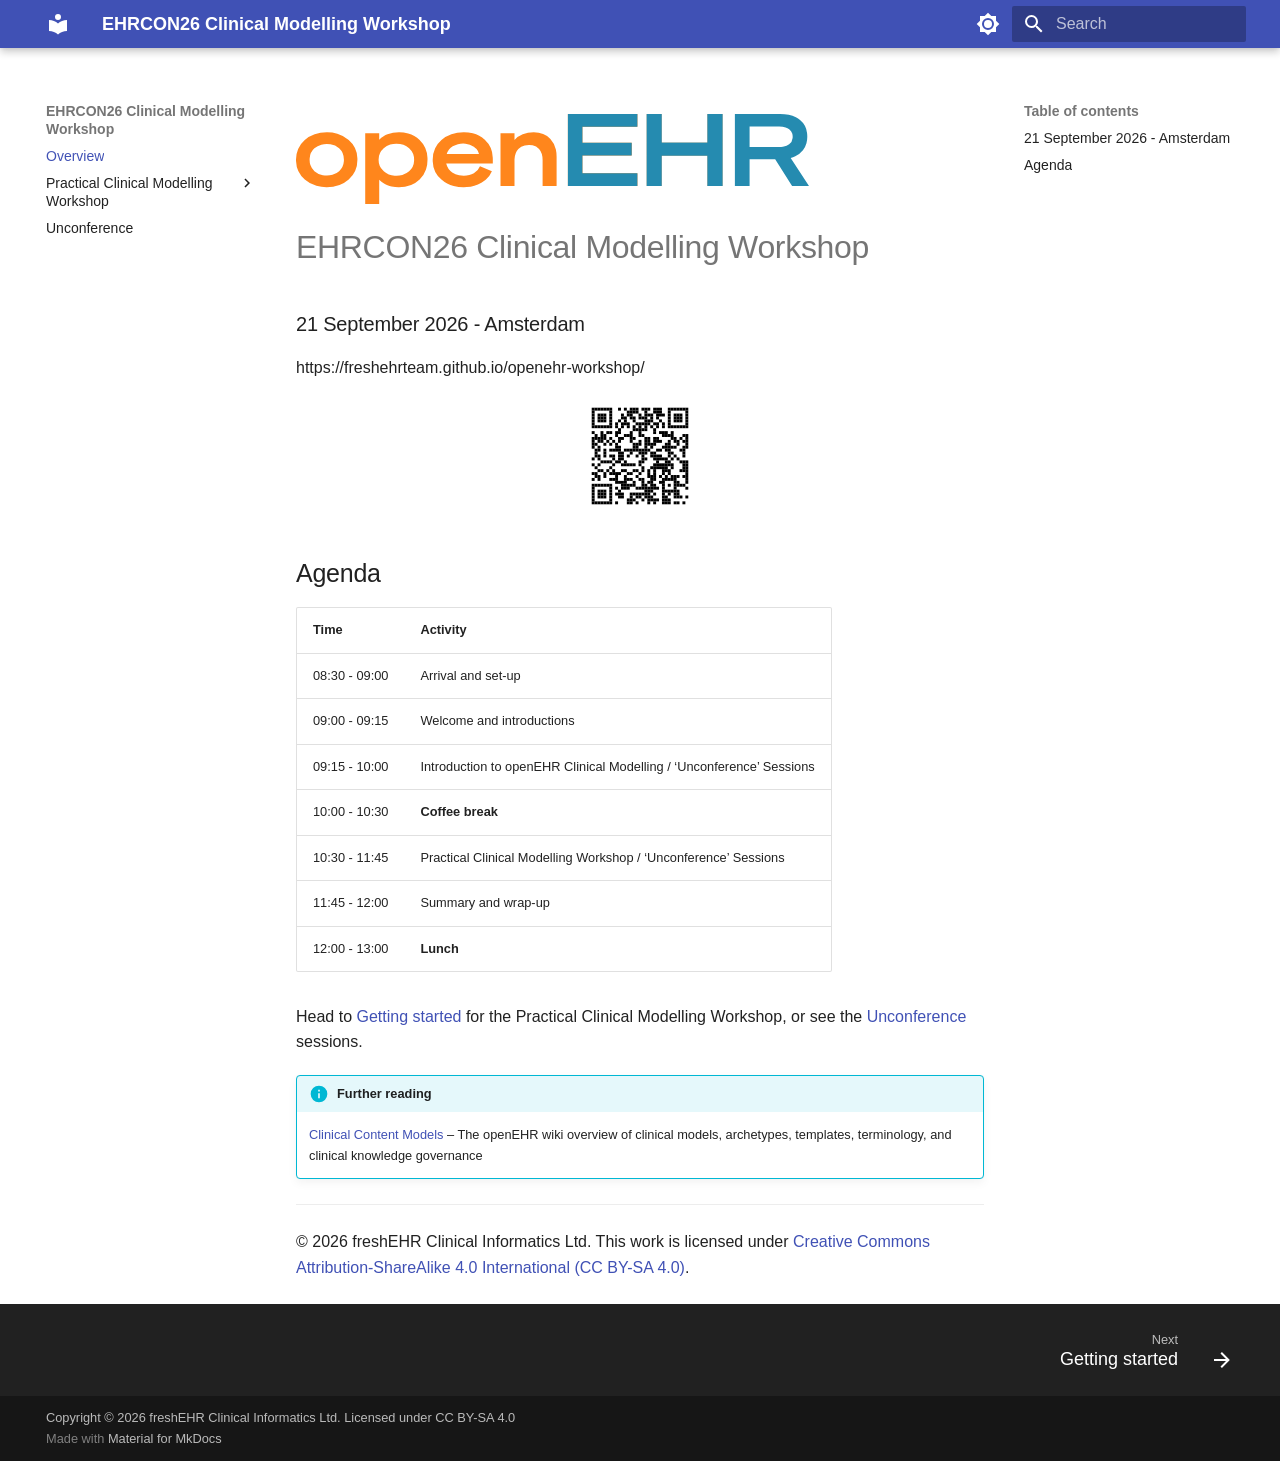
==== commit b79ff4e2: "Deployed a0eda9f with MkDocs version: 1.6.1" ====
--- a/index.html
+++ b/index.html
@@ -17,7 +17,7 @@
       
       
       <link rel="icon" href="assets/images/favicon.png">
-      <meta name="generator" content="mkdocs-1.6.1, mkdocs-material-9.7.7">
+      <meta name="generator" content="mkdocs-1.6.1, mkdocs-material-9.8.0">
     
     
       
@@ -25,10 +25,10 @@
       
     
     
-      <link rel="stylesheet" href="assets/stylesheets/main.ec1eaa64.min.css">
-      
-        
-        <link rel="stylesheet" href="assets/stylesheets/palette.ab4e12ef.min.css">
+      <link rel="stylesheet" href="assets/stylesheets/main.57a0d79d.min.css">
+      
+        
+        <link rel="stylesheet" href="assets/stylesheets/palette.fb2fffe2.min.css">
       
       
 
@@ -573,6 +573,8 @@
 <p class="admonition-title">Further reading</p>
 <p><a href="https://openehr.atlassian.net/wiki/x/cQAt">Clinical Content Models</a> – The openEHR wiki overview of clinical models, archetypes, templates, terminology, and clinical knowledge governance</p>
 </div>
+<hr />
+<p>© 2026 freshEHR Clinical Informatics Ltd. This work is licensed under <a href="https://creativecommons.org/licenses/by-sa/4.0/">Creative Commons Attribution-ShareAlike 4.0 International (CC BY-SA 4.0)</a>.</p>
 
 
 
@@ -625,6 +627,10 @@
     <div class="md-footer-meta__inner md-grid">
       <div class="md-copyright">
   
+    <div class="md-copyright__highlight">
+      Copyright &copy; 2026 freshEHR Clinical Informatics Ltd. Licensed under <a href="https://creativecommons.org/licenses/by-sa/4.0/">CC BY-SA 4.0</a>
+    </div>
+  
   
     Made with
     <a href="https://squidfunk.github.io/mkdocs-material/" target="_blank" rel="noopener">
@@ -646,10 +652,10 @@
     
       
       
-      <script id="__config" type="application/json">{"annotate": null, "base": ".", "features": ["navigation.footer"], "search": "assets/javascripts/workers/search.2c215733.min.js", "tags": null, "translations": {"clipboard.copied": "Copied to clipboard", "clipboard.copy": "Copy to clipboard", "search.result.more.one": "1 more on this page", "search.result.more.other": "# more on this page", "search.result.none": "No matching documents", "search.result.one": "1 matching document", "search.result.other": "# matching documents", "search.result.placeholder": "Type to start searching", "search.result.term.missing": "Missing", "select.version": "Select version"}, "version": null}</script>
-    
-    
-      <script src="assets/javascripts/bundle.d7400e89.min.js"></script>
+      <script id="__config" type="application/json">{"annotate": null, "base": ".", "features": ["navigation.footer"], "search": "assets/javascripts/workers/search.a7633da7.min.js", "tags": null, "translations": {"clipboard.copied": "Copied to clipboard", "clipboard.copy": "Copy to clipboard", "search.result.more.one": "1 more on this page", "search.result.more.other": "# more on this page", "search.result.none": "No matching documents", "search.result.one": "1 matching document", "search.result.other": "# matching documents", "search.result.placeholder": "Type to start searching", "search.result.term.missing": "Missing", "select.version": "Select version"}, "version": null}</script>
+    
+    
+      <script src="assets/javascripts/bundle.c21346df.min.js"></script>
       
     
   </body>
--- a/assets/stylesheets/main.57a0d79d.min.css
+++ b/assets/stylesheets/main.57a0d79d.min.css
@@ -0,0 +1,6 @@
+@charset "UTF-8";html{box-sizing:border-box;-webkit-text-size-adjust:none;-moz-text-size-adjust:none;text-size-adjust:none}*,:after,:before{box-sizing:inherit}@media(prefers-reduced-motion){*,:after,:before{transition:none!important}}body{margin:0;-webkit-font-smoothing:antialiased;-moz-osx-font-smoothing:grayscale;--md-text-font-family:var(--md-text-font, _),
+    -apple-system, BlinkMacSystemFont, Helvetica, Arial, sans-serif;--md-code-font-family:var(--md-code-font, _),
+    SFMono-Regular, Consolas, Menlo, monospace}.md-typeset code:not(.focus-visible),a,button,input,label{-webkit-tap-highlight-color:transparent}a{color:inherit;text-decoration:none}hr{box-sizing:initial;display:block;height:.05rem;padding:0;overflow:visible;border:0}small{font-size:80%}sub,sup{line-height:1em}img{border-style:none}table{border-spacing:0;border-collapse:initial}td,th{font-weight:400;vertical-align:top}button{padding:0;margin:0;font-family:inherit;font-size:inherit;background:#0000;border:0}input{border:0;outline:none}:root{--md-primary-fg-color:#4051b5;--md-primary-fg-color--light:#5d6cc0;--md-primary-fg-color--dark:#303fa1;--md-primary-bg-color:#fff;--md-primary-bg-color--light:#ffffffb3;--md-accent-fg-color:#526cfe;--md-accent-fg-color--transparent:#526cfe1a;--md-accent-bg-color:#fff;--md-accent-bg-color--light:#ffffffb3;--md-typeset-table-sort-icon:url("data:image/svg+xml;charset=utf-8,<svg xmlns='http://www.w3.org/2000/svg' viewBox='0 0 24 24'><path d='m18 21-4-4h3V7h-3l4-4 4 4h-3v10h3M2 19v-2h10v2M2 13v-2h7v2M2 7V5h4v2z'/></svg>");--md-typeset-table-sort-icon--asc:url("data:image/svg+xml;charset=utf-8,<svg xmlns='http://www.w3.org/2000/svg' viewBox='0 0 24 24'><path d='M19 17h3l-4 4-4-4h3V3h2M2 17h10v2H2M6 5v2H2V5m0 6h7v2H2z'/></svg>");--md-typeset-table-sort-icon--desc:url("data:image/svg+xml;charset=utf-8,<svg xmlns='http://www.w3.org/2000/svg' viewBox='0 0 24 24'><path d='M19 7h3l-4-4-4 4h3v14h2M2 17h10v2H2M6 5v2H2V5m0 6h7v2H2z'/></svg>")}[data-md-color-scheme=default]{color-scheme:light}[data-md-color-scheme=default] img[src$="#gh-dark-mode-only"],[data-md-color-scheme=default] img[src$="#only-dark"]{display:none}:root,[data-md-color-scheme=default]{--md-hue:225deg;--md-default-fg-color:#000000de;--md-default-fg-color--light:#0000008a;--md-default-fg-color--lighter:#00000052;--md-default-fg-color--lightest:#00000012;--md-default-bg-color:#fff;--md-default-bg-color--light:#ffffffb3;--md-default-bg-color--lighter:#ffffff4d;--md-default-bg-color--lightest:#ffffff1f;--md-code-fg-color:#36464e;--md-code-bg-color:#f5f5f5;--md-code-bg-color--light:#f5f5f5b3;--md-code-bg-color--lighter:#f5f5f54d;--md-code-hl-color:#4287ff;--md-code-hl-color--light:#4287ff1a;--md-code-hl-number-color:#d52a2a;--md-code-hl-special-color:#db1457;--md-code-hl-function-color:#a846b9;--md-code-hl-constant-color:#6e59d9;--md-code-hl-keyword-color:#3f6ec6;--md-code-hl-string-color:#1c7d4d;--md-code-hl-name-color:var(--md-code-fg-color);--md-code-hl-operator-color:var(--md-default-fg-color--light);--md-code-hl-punctuation-color:var(--md-default-fg-color--light);--md-code-hl-comment-color:var(--md-default-fg-color--light);--md-code-hl-generic-color:var(--md-default-fg-color--light);--md-code-hl-variable-color:var(--md-default-fg-color--light);--md-typeset-color:var(--md-default-fg-color);--md-typeset-a-color:var(--md-primary-fg-color);--md-typeset-del-color:#f5503d26;--md-typeset-ins-color:#0bd57026;--md-typeset-kbd-color:#fafafa;--md-typeset-kbd-accent-color:#fff;--md-typeset-kbd-border-color:#b8b8b8;--md-typeset-mark-color:#ffff0080;--md-typeset-table-color:#0000001f;--md-typeset-table-color--light:#00000009;--md-admonition-fg-color:var(--md-default-fg-color);--md-admonition-bg-color:var(--md-default-bg-color);--md-warning-fg-color:#000000de;--md-warning-bg-color:#ff9;--md-footer-fg-color:#fff;--md-footer-fg-color--light:#ffffffb3;--md-footer-fg-color--lighter:#ffffff73;--md-footer-bg-color:#000000de;--md-footer-bg-color--dark:#00000052;--md-shadow-z1:0 0.2rem 0.5rem #0000000d,
+    0 0 0.05rem #0000001a;--md-shadow-z2:0 0.2rem 0.5rem #0000001a,
+    0 0 0.05rem #00000040;--md-shadow-z3:0 0.2rem 0.5rem #0003,
+    0 0 0.05rem #00000059}.md-icon svg{display:block;width:1.2rem;height:1.2rem;fill:currentcolor}aside,body,input{font-family:var(--md-text-font-family);font-feature-settings:"kern","liga";color:var(--md-typeset-color)}code,kbd,pre{font-family:var(--md-code-font-family);font-feature-settings:"kern"}.md-typeset{font-size:.8rem;line-height:1.6;overflow-wrap:break-word;-webkit-print-color-adjust:exact;color-adjust:exact}@media print{.md-typeset{font-size:.68rem}.md-typeset code,.md-typeset kbd,.md-typeset pre{white-space:pre-wrap}}.md-typeset blockquote,.md-typeset dl,.md-typeset figure,.md-typeset ol,.md-typeset pre,.md-typeset ul{margin-top:1em;margin-bottom:1em}.md-typeset h1{margin:0 0 1.25em;font-size:2em;line-height:1.3;color:var(--md-default-fg-color--light)}.md-typeset h1,.md-typeset h2{font-weight:300;letter-spacing:-.01em}.md-typeset h2{margin:1.6em 0 .64em;font-size:1.5625em;line-height:1.4}.md-typeset h3{margin:1.6em 0 .8em;font-size:1.25em;font-weight:400;line-height:1.5;letter-spacing:-.01em}.md-typeset h2+h3{margin-top:.8em}.md-typeset h4{margin:1em 0;font-weight:700;letter-spacing:-.01em}.md-typeset h5,.md-typeset h6{margin:1.25em 0;font-size:.8em;font-weight:700;color:var(--md-default-fg-color--light);letter-spacing:-.01em}.md-typeset h5{text-transform:uppercase}.md-typeset h5 code{text-transform:none}.md-typeset hr{display:flow-root;margin:1.5em 0;border-bottom:.05rem solid var(--md-default-fg-color--lightest)}.md-typeset a{color:var(--md-typeset-a-color);word-break:break-word}.md-typeset a,.md-typeset a:before{transition:color 125ms}.md-typeset a:focus,.md-typeset a:hover{color:var(--md-accent-fg-color)}.md-typeset a:focus code,.md-typeset a:hover code{color:var(--md-accent-fg-color);background-color:var(--md-accent-fg-color--transparent)}.md-typeset a code{color:var(--md-typeset-a-color)}.md-typeset a.focus-visible{outline-color:var(--md-accent-fg-color);outline-offset:.2rem}.md-typeset code,.md-typeset kbd,.md-typeset pre{font-variant-ligatures:none;color:var(--md-code-fg-color);direction:ltr;transition:background-color 125ms}.md-typeset code{padding:0 .2941176471em;font-size:.85em;word-break:break-word;background-color:var(--md-code-bg-color);border-radius:.1rem;-webkit-box-decoration-break:clone;box-decoration-break:clone;transition:color 125ms,background-color 125ms}.md-typeset code:not(.focus-visible){outline:none}.md-typeset pre{position:relative;display:flow-root;line-height:1.4}.md-typeset pre>code{display:block;padding:.7720588235em 1.1764705882em;margin:0;overflow:auto;word-break:normal;touch-action:auto;scrollbar-color:var(--md-default-fg-color--lighter) #0000;scrollbar-width:thin;outline-color:var(--md-accent-fg-color);box-shadow:none;-webkit-box-decoration-break:slice;box-decoration-break:slice}.md-typeset pre>code:hover{scrollbar-color:var(--md-accent-fg-color) #0000}.md-typeset pre>code::-webkit-scrollbar{width:.2rem;height:.2rem}.md-typeset pre>code::-webkit-scrollbar-thumb{background-color:var(--md-default-fg-color--lighter)}.md-typeset pre>code::-webkit-scrollbar-thumb:hover{background-color:var(--md-accent-fg-color)}.md-typeset kbd{display:inline-block;padding:0 .6666666667em;font-size:.75em;color:var(--md-default-fg-color);word-break:break-word;vertical-align:text-top;background-color:var(--md-typeset-kbd-color);border-radius:.1rem;box-shadow:0 .1rem 0 .05rem var(--md-typeset-kbd-border-color),0 .1rem 0 var(--md-typeset-kbd-border-color),0 -.1rem .2rem var(--md-typeset-kbd-accent-color) inset}.md-typeset mark{color:inherit;word-break:break-word;background-color:var(--md-typeset-mark-color);-webkit-box-decoration-break:clone;box-decoration-break:clone}.md-typeset abbr{text-decoration:none;cursor:help}.md-typeset [data-preview],.md-typeset abbr{border-bottom:.05rem dotted var(--md-default-fg-color--light)}.md-typeset small{opacity:.75}[dir=ltr] .md-typeset sub,[dir=ltr] .md-typeset sup{margin-left:.078125em}[dir=rtl] .md-typeset sub,[dir=rtl] .md-typeset sup{margin-right:.078125em}[dir=ltr] .md-typeset blockquote{padding-left:.6rem;border-left:.2rem solid var(--md-default-fg-color--lighter)}[dir=rtl] .md-typeset blockquote{padding-right:.6rem;border-right:.2rem solid var(--md-default-fg-color--lighter)}.md-typeset blockquote{margin-left:0;margin-right:0;color:var(--md-default-fg-color--light)}.md-typeset ul{list-style-type:disc}.md-typeset ul[type]{list-style-type:revert-layer}[dir=ltr] .md-typeset ol,[dir=ltr] .md-typeset ol li ol,[dir=ltr] .md-typeset ol li ul,[dir=ltr] .md-typeset ul,[dir=ltr] .md-typeset ul li ol,[dir=ltr] .md-typeset ul li ul{margin-left:.625em}[dir=rtl] .md-typeset ol,[dir=rtl] .md-typeset ol li ol,[dir=rtl] .md-typeset ol li ul,[dir=rtl] .md-typeset ul,[dir=rtl] .md-typeset ul li ol,[dir=rtl] .md-typeset ul li ul{margin-right:.625em}.md-typeset ol,.md-typeset ul{padding:0}.md-typeset ol:not([hidden]),.md-typeset ul:not([hidden]){display:flow-root}.md-typeset ol ol,.md-typeset ul ol{list-style-type:lower-alpha}.md-typeset ol ol ol,.md-typeset ul ol ol{list-style-type:lower-roman}.md-typeset ol ol ol ol,.md-typeset ul ol ol ol{list-style-type:upper-alpha}.md-typeset ol ol ol ol ol,.md-typeset ul ol ol ol ol{list-style-type:upper-roman}.md-typeset ol[type],.md-typeset ul[type]{list-style-type:revert-layer}[dir=ltr] .md-typeset ol li,[dir=ltr] .md-typeset ul li{margin-left:1.25em}[dir=rtl] .md-typeset ol li,[dir=rtl] .md-typeset ul li{margin-right:1.25em}.md-typeset ol li,.md-typeset ul li{margin-bottom:.5em}.md-typeset ol li blockquote,.md-typeset ol li p,.md-typeset ul li blockquote,.md-typeset ul li p{margin:.5em 0}.md-typeset ol li:last-child,.md-typeset ul li:last-child{margin-bottom:0}.md-typeset ol li ol,.md-typeset ol li ul,.md-typeset ul li ol,.md-typeset ul li ul{margin-top:.5em;margin-bottom:.5em}[dir=ltr] .md-typeset dd{margin-left:1.875em}[dir=rtl] .md-typeset dd{margin-right:1.875em}.md-typeset dd{margin-top:1em;margin-bottom:1.5em}.md-typeset img,.md-typeset svg,.md-typeset video{max-width:100%;height:auto}.md-typeset img[align=left]{margin:1em 1em 1em 0}.md-typeset img[align=right]{margin:1em 0 1em 1em}.md-typeset img[align]:only-child{margin-top:0}.md-typeset figure{display:flow-root;width:fit-content;max-width:100%;margin:1em auto;text-align:center}.md-typeset figure img{display:block;margin:0 auto}.md-typeset figcaption{max-width:24rem;margin:1em auto;font-style:italic}.md-typeset iframe{max-width:100%}.md-typeset table:not([class]){display:inline-block;max-width:100%;overflow:auto;font-size:.64rem;touch-action:auto;background-color:var(--md-default-bg-color);border:.05rem solid var(--md-typeset-table-color);border-radius:.1rem}@media print{.md-typeset table:not([class]){display:table}}.md-typeset table:not([class])+*{margin-top:1.5em}.md-typeset table:not([class]) td>:first-child,.md-typeset table:not([class]) th>:first-child{margin-top:0}.md-typeset table:not([class]) td>:last-child,.md-typeset table:not([class]) th>:last-child{margin-bottom:0}.md-typeset table:not([class]) td:not([align]),.md-typeset table:not([class]) th:not([align]){text-align:left}[dir=rtl] .md-typeset table:not([class]) td:not([align]),[dir=rtl] .md-typeset table:not([class]) th:not([align]){text-align:right}.md-typeset table:not([class]) th{min-width:5rem;padding:.9375em 1.25em;font-weight:700;vertical-align:top}.md-typeset table:not([class]) td{padding:.9375em 1.25em;vertical-align:top;border-top:.05rem solid var(--md-typeset-table-color)}.md-typeset table:not([class]) tbody tr{transition:background-color 125ms}.md-typeset table:not([class]) tbody tr:hover{background-color:var(--md-typeset-table-color--light);box-shadow:0 .05rem 0 var(--md-default-bg-color) inset}.md-typeset table:not([class]) a{word-break:normal}.md-typeset table th[role=columnheader]{cursor:pointer}[dir=ltr] .md-typeset table th[role=columnheader]:after{margin-left:.5em}[dir=rtl] .md-typeset table th[role=columnheader]:after{margin-right:.5em}.md-typeset table th[role=columnheader]:after{display:inline-block;width:1.2em;height:1.2em;vertical-align:text-bottom;content:"";-webkit-mask-image:var(--md-typeset-table-sort-icon);mask-image:var(--md-typeset-table-sort-icon);-webkit-mask-repeat:no-repeat;mask-repeat:no-repeat;-webkit-mask-size:contain;mask-size:contain;transition:background-color 125ms}.md-typeset table th[role=columnheader]:hover:after{background-color:var(--md-default-fg-color--lighter)}.md-typeset table th[role=columnheader][aria-sort=ascending]:after{background-color:var(--md-default-fg-color--light);-webkit-mask-image:var(--md-typeset-table-sort-icon--asc);mask-image:var(--md-typeset-table-sort-icon--asc)}.md-typeset table th[role=columnheader][aria-sort=descending]:after{background-color:var(--md-default-fg-color--light);-webkit-mask-image:var(--md-typeset-table-sort-icon--desc);mask-image:var(--md-typeset-table-sort-icon--desc)}.md-typeset__scrollwrap{margin:1em -.8rem;overflow-x:auto;touch-action:auto}.md-typeset__table{display:inline-block;padding:0 .8rem;margin-bottom:.5em}@media print{.md-typeset__table{display:block}}html .md-typeset__table table{display:table;width:100%;margin:0;overflow:hidden}@media screen and (max-width:44.984375em){.md-content__inner>pre{margin:1em -.8rem}.md-content__inner>pre code{border-radius:0}}.md-typeset .md-author{position:relative;display:block;flex-shrink:0;width:1.6rem;height:1.6rem;overflow:hidden;border-radius:100%;transition:color 125ms,transform 125ms}.md-typeset .md-author img{display:block}.md-typeset .md-author--more{font-size:.6rem;font-weight:700;line-height:1.6rem;color:var(--md-default-fg-color--lighter);text-align:center;background:var(--md-default-fg-color--lightest)}.md-typeset .md-author--long{width:2.4rem;height:2.4rem}.md-typeset a.md-author{transform:scale(1)}.md-typeset a.md-author img{filter:grayscale(100%) opacity(75%);border-radius:100%;transition:filter 125ms}.md-typeset a.md-author:focus,.md-typeset a.md-author:hover{z-index:1;transform:scale(1.1)}.md-typeset a.md-author:focus img,.md-typeset a.md-author:hover img{filter:grayscale(0)}.md-banner{overflow:auto;color:var(--md-footer-fg-color);background-color:var(--md-footer-bg-color)}@media print{.md-banner{display:none}}.md-banner--warning{color:var(--md-warning-fg-color);background-color:var(--md-warning-bg-color)}.md-banner__inner{padding:0 .8rem;margin:.6rem auto;font-size:.7rem}[dir=ltr] .md-banner__button{float:right}[dir=rtl] .md-banner__button{float:left}.md-banner__button{color:inherit;cursor:pointer;transition:opacity .25s}.no-js .md-banner__button{display:none}.md-banner__button:hover{opacity:.7}html{height:100%;overflow-x:hidden;font-size:125%}@media screen and (min-width:100em){html{font-size:137.5%}}@media screen and (min-width:125em){html{font-size:150%}}body{position:relative;display:flex;flex-direction:column;width:100%;min-height:100%;font-size:.5rem;background-color:var(--md-default-bg-color)}@media print{body{display:block}}@media screen and (max-width:59.984375em){body[data-md-scrolllock]{position:fixed}}.md-grid{max-width:61rem;margin-left:auto;margin-right:auto}.md-container{display:flex;flex-grow:1;flex-direction:column}@media print{.md-container{display:block}}.md-main{flex-grow:1}.md-main__inner{display:flex;height:100%;margin-top:1.5rem}.md-ellipsis{overflow:hidden;text-overflow:ellipsis}.md-toggle{display:none}.md-option{position:absolute;width:0;height:0;opacity:0}.md-option:checked+label:not([hidden]){display:block}.md-option.focus-visible+label{outline-style:auto;outline-color:var(--md-accent-fg-color)}.md-skip{position:fixed;z-index:-1;padding:.3rem .5rem;margin:.5rem;font-size:.64rem;color:var(--md-default-bg-color);background-color:var(--md-default-fg-color);border-radius:.1rem;outline-color:var(--md-accent-fg-color);opacity:0;transform:translateY(.4rem)}.md-skip:focus{z-index:10;opacity:1;transition:transform .25s cubic-bezier(.4,0,.2,1),opacity 175ms 75ms;transform:translateY(0)}@page{margin:25mm}:root{--md-clipboard-icon:url("data:image/svg+xml;charset=utf-8,<svg xmlns='http://www.w3.org/2000/svg' viewBox='0 0 24 24'><path d='M19 21H8V7h11m0-2H8a2 2 0 0 0-2 2v14a2 2 0 0 0 2 2h11a2 2 0 0 0 2-2V7a2 2 0 0 0-2-2m-3-4H4a2 2 0 0 0-2 2v14h2V3h12z'/></svg>");--md-code-select-icon:url("data:image/svg+xml;charset=utf-8,<svg xmlns='http://www.w3.org/2000/svg' viewBox='0 0 24 24'><path d='M19 19h-4v2h4c1.1 0 2-.9 2-2v-4h-2m0-12h-4v2h4v4h2V5c0-1.1-.9-2-2-2M5 5h4V3H5c-1.1 0-2 .9-2 2v4h2m0 6H3v4c0 1.1.9 2 2 2h4v-2H5zm2-4h2v2H7zm4 0h2v2h-2zm4 0h2v2h-2zM7 7h2v2H7zm4 0h2v2h-2zm4 0h2v2h-2zm-8 8h2v2H7zm4 0h2v2h-2zm4 0h2v2h-2z'/></svg>");--md-code-copy-icon:url("data:image/svg+xml;charset=utf-8,<svg xmlns='http://www.w3.org/2000/svg' viewBox='0 0 24 24'><path d='M19 21H8V7h11m0-2H8a2 2 0 0 0-2 2v14a2 2 0 0 0 2 2h11a2 2 0 0 0 2-2V7a2 2 0 0 0-2-2m-3-4H4a2 2 0 0 0-2 2v14h2V3h12z'/></svg>")}.md-clipboard{z-index:1;width:1.5em;height:1.5em;color:var(--md-default-fg-color--lightest);cursor:pointer;border-radius:.1rem;outline-color:var(--md-accent-fg-color);outline-offset:.1rem;transition:color .25s}@media print{.md-clipboard{display:none}}.md-clipboard:not(.focus-visible){outline:none;-webkit-tap-highlight-color:transparent}:hover>.md-clipboard{color:var(--md-default-fg-color--light)}.md-clipboard:focus,.md-clipboard:hover{color:var(--md-accent-fg-color)}.md-clipboard:after{display:block;width:1.125em;height:1.125em;margin:0 auto;content:"";background-color:currentcolor;-webkit-mask-image:var(--md-clipboard-icon);mask-image:var(--md-clipboard-icon);-webkit-mask-repeat:no-repeat;mask-repeat:no-repeat;-webkit-mask-position:center;mask-position:center;-webkit-mask-size:contain;mask-size:contain}.md-clipboard--inline{cursor:pointer}.md-clipboard--inline code{transition:color .25s,background-color .25s}.md-clipboard--inline:focus code,.md-clipboard--inline:hover code{color:var(--md-accent-fg-color);background-color:var(--md-accent-fg-color--transparent)}.md-typeset .md-code__content{display:grid}.md-code__nav{position:absolute;top:.25em;right:.25em;z-index:1;display:flex;gap:.2rem;padding:.2rem;background-color:var(--md-code-bg-color--lighter);border-radius:.1rem;transition:background-color .25s}:hover>.md-code__nav{background-color:var(--md-code-bg-color--light)}.md-code__button{display:block;width:1.5em;height:1.5em;color:var(--md-default-fg-color--lightest);cursor:pointer;outline-color:var(--md-accent-fg-color);outline-offset:.1rem;transition:color .25s}:hover>*>.md-code__button{color:var(--md-default-fg-color--light)}.md-code__button.focus-visible,.md-code__button:hover{color:var(--md-accent-fg-color)}.md-code__button--active{color:var(--md-default-fg-color)!important}.md-code__button:after{display:block;width:1.125em;height:1.125em;margin:0 auto;content:"";background-color:currentcolor;-webkit-mask-repeat:no-repeat;mask-repeat:no-repeat;-webkit-mask-position:center;mask-position:center;-webkit-mask-size:contain;mask-size:contain}.md-code__button[data-md-type=select]:after{-webkit-mask-image:var(--md-code-select-icon);mask-image:var(--md-code-select-icon)}.md-code__button[data-md-type=copy]:after{-webkit-mask-image:var(--md-code-copy-icon);mask-image:var(--md-code-copy-icon)}@keyframes consent{0%{opacity:0;transform:translateY(100%)}to{opacity:1;transform:translateY(0)}}@keyframes overlay{0%{opacity:0}to{opacity:1}}.md-consent__overlay{position:fixed;top:0;z-index:5;width:100%;height:100%;background-color:#0000008a;-webkit-backdrop-filter:blur(.1rem);backdrop-filter:blur(.1rem);opacity:1;animation:overlay .25s both}.md-consent__inner{position:fixed;bottom:0;z-index:5;width:100%;max-height:100%;padding:0;overflow:auto;background-color:var(--md-default-bg-color);border:0;border-radius:.1rem;box-shadow:0 0 .2rem #0000001a,0 .2rem .4rem #0003;animation:consent .5s cubic-bezier(.1,.7,.1,1) both}.md-consent__form{padding:.8rem}.md-consent__settings{display:none;margin:1em 0}input:checked+.md-consent__settings{display:block}.md-consent__controls{margin-bottom:.8rem}.md-typeset .md-consent__controls .md-button{display:inline}@media screen and (max-width:44.984375em){.md-typeset .md-consent__controls .md-button{display:block;width:100%;margin-top:.4rem;text-align:center}}.md-consent label{cursor:pointer}.md-content{flex-grow:1;min-width:0}.md-content__inner{padding-top:.6rem;margin:0 .8rem 1.2rem}@media screen and (min-width:76.25em){[dir=ltr] .md-sidebar--primary:not([hidden])~.md-content>.md-content__inner,[dir=rtl] .md-sidebar--secondary:not([hidden])~.md-content>.md-content__inner{margin-left:1.2rem}[dir=ltr] .md-sidebar--secondary:not([hidden])~.md-content>.md-content__inner,[dir=rtl] .md-sidebar--primary:not([hidden])~.md-content>.md-content__inner{margin-right:1.2rem}}.md-content__inner:before{display:block;height:.4rem;content:""}.md-content__inner>:last-child{margin-bottom:0}[dir=ltr] .md-content__button{float:right;margin-left:.4rem}[dir=rtl] .md-content__button{float:left;margin-right:.4rem}.md-content__button{padding:0;margin:.4rem 0}@media print{.md-content__button{display:none}}.md-typeset .md-content__button{color:var(--md-default-fg-color--lighter)}.md-content__button svg{display:inline;vertical-align:top}[dir=rtl] .md-content__button svg{transform:scaleX(-1)}[dir=ltr] .md-dialog{right:.8rem}[dir=rtl] .md-dialog{left:.8rem}.md-dialog{position:fixed;bottom:.8rem;z-index:4;min-width:11.1rem;padding:.4rem .6rem;pointer-events:none;background-color:var(--md-default-fg-color);border-radius:.1rem;box-shadow:var(--md-shadow-z3);opacity:0;transition:transform 0s .4s,opacity .4s;transform:translateY(100%)}@media print{.md-dialog{display:none}}.md-dialog--active{pointer-events:auto;opacity:1;transition:transform .4s cubic-bezier(.075,.85,.175,1),opacity .4s;transform:translateY(0)}.md-dialog__inner{font-size:.7rem;color:var(--md-default-bg-color)}.md-feedback{margin:2em 0 1em;text-align:center}.md-feedback fieldset{padding:0;margin:0;border:none}.md-feedback__title{margin:1em auto;font-weight:700}.md-feedback__inner{position:relative}.md-feedback__list{position:relative;display:flex;flex-wrap:wrap;place-content:baseline center}.md-feedback__list:hover .md-icon:not(:disabled){color:var(--md-default-fg-color--lighter)}:disabled .md-feedback__list{min-height:1.8rem}.md-feedback__icon{flex-shrink:0;margin:0 .1rem;color:var(--md-default-fg-color--light);cursor:pointer;transition:color 125ms}.md-feedback__icon:not(:disabled).md-icon:hover{color:var(--md-accent-fg-color)}.md-feedback__icon:disabled{color:var(--md-default-fg-color--lightest);pointer-events:none}.md-feedback__note{position:relative;opacity:0;transition:transform .4s cubic-bezier(.1,.7,.1,1),opacity .15s;transform:translateY(.4rem)}.md-feedback__note>*{max-width:16rem;margin:0 auto}:disabled .md-feedback__note{opacity:1;transform:translateY(0)}@media print{.md-feedback,.md-footer{display:none}}.md-footer{color:var(--md-footer-fg-color);background-color:var(--md-footer-bg-color)}.md-footer__inner{justify-content:space-between;padding:.2rem;overflow:auto}.md-footer__inner:not([hidden]){display:flex}.md-footer__link{display:flex;flex-grow:.01;align-items:end;max-width:100%;margin-top:1rem;margin-bottom:.4rem;overflow:hidden;outline-color:var(--md-accent-fg-color);transition:opacity .25s}.md-footer__link:focus,.md-footer__link:hover{opacity:.7}[dir=rtl] .md-footer__link svg{transform:scaleX(-1)}@media screen and (max-width:44.984375em){.md-footer__link--prev{flex-shrink:0}.md-footer__link--prev .md-footer__title{display:none}}[dir=ltr] .md-footer__link--next{margin-left:auto}.md-footer__link--next{text-align:right}[dir=rtl] .md-footer__link--next{margin-right:auto;text-align:left}.md-footer__title{flex-grow:1;max-width:calc(100% - 2.4rem);padding:0 1rem;margin-bottom:.7rem;font-size:.9rem;white-space:nowrap}.md-footer__button{padding:.4rem;margin:.2rem}.md-footer__direction{font-size:.64rem;opacity:.7}.md-footer-meta{background-color:var(--md-footer-bg-color--dark)}.md-footer-meta__inner{display:flex;flex-wrap:wrap;justify-content:space-between;padding:.2rem}html .md-footer-meta.md-typeset a{color:var(--md-footer-fg-color--light)}html .md-footer-meta.md-typeset a:focus,html .md-footer-meta.md-typeset a:hover{color:var(--md-footer-fg-color)}.md-copyright{width:100%;padding:.4rem 0;margin:auto .6rem;font-size:.64rem;color:var(--md-footer-fg-color--lighter)}.md-copyright__highlight{color:var(--md-footer-fg-color--light)}.md-social{display:inline-flex;gap:.2rem;padding:.2rem 0 .6rem;margin:0 .4rem}@media screen and (min-width:45em){.md-copyright{width:auto}.md-social{padding:.6rem 0}}.md-social__link{display:inline-block;width:1.6rem;height:1.6rem;text-align:center}.md-social__link:before{line-height:1.9}.md-social__link svg{max-height:.8rem;vertical-align:-25%;fill:currentcolor}.md-typeset .md-button{display:inline-block;padding:.625em 2em;font-weight:700;color:var(--md-primary-fg-color);cursor:pointer;border:.1rem solid;border-radius:.1rem;transition:color 125ms,background-color 125ms,border-color 125ms}.md-typeset .md-button--primary{color:var(--md-primary-bg-color);background-color:var(--md-primary-fg-color);border-color:var(--md-primary-fg-color)}.md-typeset .md-button:focus,.md-typeset .md-button:hover{color:var(--md-accent-bg-color);background-color:var(--md-accent-fg-color);border-color:var(--md-accent-fg-color)}[dir=ltr] .md-typeset .md-input,[dir=rtl] .md-typeset .md-input{border-top-left-radius:.1rem}[dir=ltr] .md-typeset .md-input,[dir=rtl] .md-typeset .md-input{border-top-right-radius:.1rem}.md-typeset .md-input{height:1.8rem;padding:0 .6rem;font-size:.8rem;border-bottom:.1rem solid var(--md-default-fg-color--lighter);box-shadow:var(--md-shadow-z1);transition:border .25s,box-shadow .25s}.md-typeset .md-input:focus,.md-typeset .md-input:hover{border-bottom-color:var(--md-accent-fg-color);box-shadow:var(--md-shadow-z2)}.md-typeset .md-input--stretch{width:100%}.md-header{position:sticky;left:0;right:0;top:0;z-index:4;display:block;color:var(--md-primary-bg-color);background-color:var(--md-primary-fg-color);box-shadow:0 0 .2rem #0000,0 .2rem .4rem #0000}@media print{.md-header{display:none}}.md-header[hidden]{transition:transform .25s cubic-bezier(.8,0,.6,1),box-shadow .25s;transform:translateY(-100%)}.md-header--shadow{box-shadow:0 0 .2rem #0000001a,0 .2rem .4rem #0003;transition:transform .25s cubic-bezier(.1,.7,.1,1),box-shadow .25s}.md-header__inner{display:flex;align-items:center;padding:0 .2rem}.md-header__button{position:relative;z-index:1;padding:.4rem;margin:.2rem;color:currentcolor;vertical-align:middle;cursor:pointer;outline-color:var(--md-accent-fg-color);transition:opacity .25s}.md-header__button:hover{opacity:.7}.md-header__button:not([hidden]){display:inline-block}.md-header__button:not(.focus-visible){outline:none;-webkit-tap-highlight-color:transparent}.md-header__button.md-logo{padding:.4rem;margin:.2rem}@media screen and (max-width:76.234375em){.md-header__button.md-logo{display:none}}.md-header__button.md-logo img,.md-header__button.md-logo svg{display:block;width:auto;height:1.2rem;fill:currentcolor}@media screen and (min-width:60em){.md-header__button[for=__search]{display:none}}.no-js .md-header__button[for=__search]{display:none}[dir=rtl] .md-header__button[for=__search] svg{transform:scaleX(-1)}@media screen and (min-width:76.25em){.md-header__button[for=__drawer]{display:none}}.md-header__topic{position:absolute;display:flex;max-width:100%;white-space:nowrap;transition:transform .4s cubic-bezier(.1,.7,.1,1),opacity .15s}.md-header__topic+.md-header__topic{z-index:-1;pointer-events:none;opacity:0;transition:transform .4s cubic-bezier(1,.7,.1,.1),opacity .15s;transform:translateX(1.25rem)}[dir=rtl] .md-header__topic+.md-header__topic{transform:translateX(-1.25rem)}.md-draft,.md-header__topic:first-child,.md-nav__title{font-weight:700}[dir=ltr] .md-header__title{margin-left:1rem;margin-right:.4rem}[dir=rtl] .md-header__title{margin-right:1rem;margin-left:.4rem}.md-header__title{flex-grow:1;height:2.4rem;font-size:.9rem;line-height:2.4rem}.md-header__title--active .md-header__topic{z-index:-1;pointer-events:none;opacity:0;transition:transform .4s cubic-bezier(1,.7,.1,.1),opacity .15s;transform:translateX(-1.25rem)}[dir=rtl] .md-header__title--active .md-header__topic{transform:translateX(1.25rem)}.md-header__title--active .md-header__topic+.md-header__topic{z-index:0;pointer-events:auto;opacity:1;transition:transform .4s cubic-bezier(.1,.7,.1,1),opacity .15s;transform:translateX(0)}.md-header__title>.md-header__ellipsis{position:relative;width:100%;height:100%}.md-header__option{display:flex;flex-shrink:0;max-width:100%;white-space:nowrap;transition:max-width 0s .25s,opacity .25s .25s}[data-md-toggle=search]:checked~.md-header .md-header__option{max-width:0;opacity:0;transition:max-width,opacity}.md-header__option>input{bottom:0}.md-header__source{display:none}@media screen and (min-width:60em){[dir=ltr] .md-header__source{margin-left:1rem}[dir=rtl] .md-header__source{margin-right:1rem}.md-header__source{display:block;width:11.7rem;max-width:11.7rem}}@media screen and (min-width:76.25em){[dir=ltr] .md-header__source{margin-left:1.4rem}[dir=rtl] .md-header__source{margin-right:1.4rem}}.md-meta{font-size:.7rem;line-height:1.3;color:var(--md-default-fg-color--light)}.md-meta__list{display:inline-flex;flex-wrap:wrap;padding:0;margin:0;list-style:none}.md-meta__item:not(:last-child):after{margin-left:.2rem;margin-right:.2rem;content:"·"}.md-meta__link{color:var(--md-typeset-a-color)}.md-meta__link:focus,.md-meta__link:hover{color:var(--md-accent-fg-color)}.md-draft{display:inline-block;padding-left:.5714285714em;padding-right:.5714285714em;color:#fff;background-color:#ff1744;border-radius:.125em}:root{--md-nav-icon--prev:url("data:image/svg+xml;charset=utf-8,<svg xmlns='http://www.w3.org/2000/svg' viewBox='0 0 24 24'><path d='M20 11v2H8l5.5 5.5-1.42 1.42L4.16 12l7.92-7.92L13.5 5.5 8 11z'/></svg>");--md-nav-icon--next:url("data:image/svg+xml;charset=utf-8,<svg xmlns='http://www.w3.org/2000/svg' viewBox='0 0 24 24'><path d='M8.59 16.58 13.17 12 8.59 7.41 10 6l6 6-6 6z'/></svg>");--md-toc-icon:url("data:image/svg+xml;charset=utf-8,<svg xmlns='http://www.w3.org/2000/svg' viewBox='0 0 24 24'><path d='M3 9h14V7H3zm0 4h14v-2H3zm0 4h14v-2H3zm16 0h2v-2h-2zm0-10v2h2V7zm0 6h2v-2h-2z'/></svg>");--md-path-icon:url("data:image/svg+xml;charset=utf-8,<svg xmlns='http://www.w3.org/2000/svg' viewBox='0 0 24 24'><path d='M8.59 16.58 13.17 12 8.59 7.41 10 6l6 6-6 6z'/></svg>");--md-post-pin-icon:url("data:image/svg+xml;charset=utf-8,<svg xmlns='http://www.w3.org/2000/svg' viewBox='0 0 24 24'><path d='M16 12V4h1V2H7v2h1v8l-2 2v2h5.2v6h1.6v-6H18v-2z'/></svg>");--md-progress-value:0;--md-progress-delay:400ms;--md-search-result-icon:url("data:image/svg+xml;charset=utf-8,<svg xmlns='http://www.w3.org/2000/svg' viewBox='0 0 24 24'><path d='M14 2H6a2 2 0 0 0-2 2v16a2 2 0 0 0 2 2h7c-.41-.25-.8-.56-1.14-.9-.33-.33-.61-.7-.86-1.1H6V4h7v5h5v1.18c.71.16 1.39.43 2 .82V8zm6.31 16.9c1.33-2.11.69-4.9-1.4-6.22-2.11-1.33-4.91-.68-6.22 1.4-1.34 2.11-.69 4.89 1.4 6.22 1.46.93 3.32.93 4.79.02L22 23.39 23.39 22zm-3.81.1a2.5 2.5 0 0 1-2.5-2.5 2.5 2.5 0 0 1 2.5-2.5 2.5 2.5 0 0 1 2.5 2.5 2.5 2.5 0 0 1-2.5 2.5'/></svg>")}.md-nav,.md-nav__link .md-typeset{font-size:.7rem;line-height:1.3}.md-nav__title{display:block;padding:0 .6rem;overflow:hidden;color:var(--md-default-fg-color--light);text-overflow:ellipsis}.md-nav__title .md-nav__button{display:none}.md-nav__title .md-nav__button img{width:auto;height:100%}.md-nav__title .md-nav__button.md-logo img,.md-nav__title .md-nav__button.md-logo svg{display:block;width:auto;max-width:100%;height:2.4rem;object-fit:contain;fill:currentcolor}.md-nav__list{padding:0;margin:0;list-style:none}.md-nav__link{display:flex;gap:.4rem;align-items:flex-start;margin-top:.625em;scroll-snap-align:start;transition:color 125ms}.md-nav__link--passed,.md-nav__link--passed code{color:var(--md-default-fg-color--light)}.md-nav__item .md-nav__link--active,.md-nav__item .md-nav__link--active code{color:var(--md-typeset-a-color)}.md-nav__link .md-ellipsis{position:relative}.md-nav__link .md-ellipsis code{word-break:normal}[dir=ltr] .md-nav__link .md-icon:last-child{margin-left:auto}[dir=rtl] .md-nav__link .md-icon:last-child{margin-right:auto}.md-nav__link svg{position:relative;flex-shrink:0;height:1.3em;fill:currentcolor}.md-nav__link[for]:focus,.md-nav__link[for]:hover,.md-nav__link[href]:focus,.md-nav__link[href]:hover{color:var(--md-accent-fg-color);cursor:pointer}.md-nav__link[for]:focus code,.md-nav__link[for]:hover code,.md-nav__link[href]:focus code,.md-nav__link[href]:hover code{color:var(--md-accent-fg-color);background-color:var(--md-accent-fg-color--transparent)}.md-nav__link.focus-visible,.md-pagination__link.focus-visible{outline-color:var(--md-accent-fg-color);outline-offset:.2rem}.md-nav--primary .md-nav__link[for=__toc]{display:none}.md-nav--primary .md-nav__link[for=__toc] .md-icon:after{display:block;width:100%;height:100%;background-color:currentcolor;-webkit-mask-image:var(--md-toc-icon);mask-image:var(--md-toc-icon)}.md-nav--primary .md-nav__link[for=__toc]~.md-nav,.md-nav__source{display:none}.md-nav__container>.md-nav__link{margin-top:0}.md-nav__container>.md-nav__link:first-child{flex-grow:1;min-width:0}.md-nav__icon{flex-shrink:0}@media screen and (max-width:76.234375em){.md-nav--primary,.md-nav--primary .md-nav{position:absolute;left:0;right:0;top:0;z-index:1;display:flex;flex-direction:column;height:100%;background-color:var(--md-default-bg-color)}.md-nav--primary .md-nav__item,.md-nav--primary .md-nav__title{font-size:.8rem;line-height:1.5}.md-nav--primary .md-nav__title{position:relative;height:5.6rem;padding:3rem .8rem .2rem;line-height:2.4rem;color:var(--md-default-fg-color--light);white-space:nowrap;cursor:pointer;background-color:var(--md-default-fg-color--lightest)}[dir=ltr] .md-nav--primary .md-nav__title .md-nav__icon{left:.4rem}[dir=rtl] .md-nav--primary .md-nav__title .md-nav__icon{right:.4rem}.md-nav--primary .md-nav__title .md-nav__icon{position:absolute;top:.4rem;display:block;width:1.2rem;height:1.2rem;margin:.2rem}.md-nav--primary .md-nav__title .md-nav__icon:after{display:block;width:100%;height:100%;content:"";background-color:currentcolor;-webkit-mask-image:var(--md-nav-icon--prev);mask-image:var(--md-nav-icon--prev);-webkit-mask-repeat:no-repeat;mask-repeat:no-repeat;-webkit-mask-position:center;mask-position:center;-webkit-mask-size:contain;mask-size:contain}.md-nav--primary .md-nav__title~.md-nav__list{overflow-y:auto;touch-action:pan-y;scroll-snap-type:y mandatory;background-color:var(--md-default-bg-color);box-shadow:0 .05rem 0 var(--md-default-fg-color--lightest) inset}.md-nav--primary .md-nav__title~.md-nav__list>:first-child{border-top:0}.md-nav--primary .md-nav__title[for=__drawer]{font-weight:700;color:var(--md-primary-bg-color);background-color:var(--md-primary-fg-color)}.md-nav--primary .md-nav__title .md-logo{position:absolute;left:.2rem;right:.2rem;top:.2rem;display:block;padding:.4rem;margin:.2rem}.md-nav--primary .md-nav__list{flex:1}.md-nav--primary .md-nav__item{border-top:.05rem solid var(--md-default-fg-color--lightest)}.md-nav--primary .md-nav__item--active>.md-nav__link{color:var(--md-typeset-a-color)}.md-nav--primary .md-nav__item--active>.md-nav__link:focus,.md-nav--primary .md-nav__item--active>.md-nav__link:hover{color:var(--md-accent-fg-color)}.md-nav--primary .md-nav__link{padding:.6rem .8rem;margin-top:0}.md-nav--primary .md-nav__link svg{margin-top:.1em}.md-nav--primary .md-nav__link>.md-nav__link{padding:0}[dir=ltr] .md-nav--primary .md-nav__link .md-nav__icon{margin-right:-.2rem}[dir=rtl] .md-nav--primary .md-nav__link .md-nav__icon{margin-left:-.2rem}.md-nav--primary .md-nav__link .md-nav__icon{width:1.2rem;height:1.2rem;font-size:1.2rem}.md-nav--primary .md-nav__link .md-nav__icon:after{display:block;width:100%;height:100%;content:"";background-color:currentcolor;-webkit-mask-image:var(--md-nav-icon--next);mask-image:var(--md-nav-icon--next);-webkit-mask-repeat:no-repeat;mask-repeat:no-repeat;-webkit-mask-position:center;mask-position:center;-webkit-mask-size:contain;mask-size:contain}[dir=rtl] .md-nav--primary .md-nav__icon:after{transform:scale(-1)}.md-nav--primary .md-nav--secondary .md-nav{position:static;background-color:initial}[dir=ltr] .md-nav--primary .md-nav--secondary .md-nav .md-nav__link{padding-left:1.4rem}[dir=rtl] .md-nav--primary .md-nav--secondary .md-nav .md-nav__link{padding-right:1.4rem}[dir=ltr] .md-nav--primary .md-nav--secondary .md-nav .md-nav .md-nav__link{padding-left:2rem}[dir=rtl] .md-nav--primary .md-nav--secondary .md-nav .md-nav .md-nav__link{padding-right:2rem}[dir=ltr] .md-nav--primary .md-nav--secondary .md-nav .md-nav .md-nav .md-nav__link{padding-left:2.6rem}[dir=rtl] .md-nav--primary .md-nav--secondary .md-nav .md-nav .md-nav .md-nav__link{padding-right:2.6rem}[dir=ltr] .md-nav--primary .md-nav--secondary .md-nav .md-nav .md-nav .md-nav .md-nav__link{padding-left:3.2rem}[dir=rtl] .md-nav--primary .md-nav--secondary .md-nav .md-nav .md-nav .md-nav .md-nav__link{padding-right:3.2rem}.md-nav--secondary{background-color:initial}.md-nav__toggle~.md-nav{display:flex;opacity:0;transition:transform .25s cubic-bezier(.8,0,.6,1),opacity 125ms 50ms;transform:translateX(100%)}[dir=rtl] .md-nav__toggle~.md-nav{transform:translateX(-100%)}.md-nav__toggle:checked~.md-nav{opacity:1;transition:transform .25s cubic-bezier(.4,0,.2,1),opacity 125ms 125ms;transform:translateX(0)}.md-nav__toggle:checked~.md-nav>.md-nav__list{backface-visibility:hidden}}@media screen and (max-width:59.984375em){.md-nav--primary .md-nav__link[for=__toc]{display:flex}.md-nav--primary .md-nav__link[for=__toc] .md-icon:after{content:""}.md-nav--primary .md-nav__link[for=__toc]+.md-nav__link{display:none}.md-nav--primary .md-nav__link[for=__toc]~.md-nav{display:flex}.md-nav__source{display:block;padding:0 .2rem;color:var(--md-primary-bg-color);background-color:var(--md-primary-fg-color--dark)}}@media screen and (min-width:60em) and (max-width:76.234375em){.md-nav--integrated .md-nav__link[for=__toc]{display:flex}.md-nav--integrated .md-nav__link[for=__toc] .md-icon:after{content:""}.md-nav--integrated .md-nav__link[for=__toc]+.md-nav__link{display:none}.md-nav--integrated .md-nav__link[for=__toc]~.md-nav{display:flex}}@media screen and (min-width:60em){.md-nav{margin-bottom:-.4rem}.md-nav--secondary .md-nav__title{position:sticky;top:0;z-index:1;background:var(--md-default-bg-color);box-shadow:0 0 .4rem .4rem var(--md-default-bg-color)}.md-nav--secondary .md-nav__title[for=__toc]{scroll-snap-align:start}.md-nav--secondary .md-nav__title .md-nav__icon{display:none}[dir=ltr] .md-nav--secondary .md-nav__list{padding-left:.6rem}[dir=rtl] .md-nav--secondary .md-nav__list{padding-right:.6rem}.md-nav--secondary .md-nav__list{padding-bottom:.4rem}[dir=ltr] .md-nav--secondary .md-nav__item>.md-nav__link{margin-right:.4rem}[dir=rtl] .md-nav--secondary .md-nav__item>.md-nav__link{margin-left:.4rem}}@media screen and (min-width:76.25em){.md-nav{margin-bottom:-.4rem;transition:max-height .25s cubic-bezier(.86,0,.07,1)}.md-nav--primary .md-nav__title{position:sticky;top:0;z-index:1;background:var(--md-default-bg-color);box-shadow:0 0 .4rem .4rem var(--md-default-bg-color)}.md-nav--primary .md-nav__title[for=__drawer]{scroll-snap-align:start}.md-nav--primary .md-nav__title .md-nav__icon{display:none}[dir=ltr] .md-nav--primary .md-nav__list{padding-left:.6rem}[dir=rtl] .md-nav--primary .md-nav__list{padding-right:.6rem}.md-nav--primary .md-nav__list{padding-bottom:.4rem}[dir=ltr] .md-nav--primary .md-nav__item>.md-nav__link{margin-right:.4rem}[dir=rtl] .md-nav--primary .md-nav__item>.md-nav__link{margin-left:.4rem}.md-nav__toggle~.md-nav{display:grid;grid-template-rows:minmax(.4rem,0fr);visibility:collapse;opacity:0;transition:grid-template-rows .25s cubic-bezier(.86,0,.07,1),opacity .25s,visibility 0s .25s}.md-nav__toggle~.md-nav>.md-nav__list{overflow:hidden}.md-nav__toggle.md-toggle--indeterminate~.md-nav,.md-nav__toggle:checked~.md-nav{grid-template-rows:minmax(.4rem,1fr);visibility:visible;opacity:1;transition:grid-template-rows .25s cubic-bezier(.86,0,.07,1),opacity .15s .1s,visibility}.md-nav__toggle.md-toggle--indeterminate~.md-nav{transition:none}.md-nav__item--nested>.md-nav>.md-nav__title{display:none}.md-nav__item--section{display:block;margin:1.25em 0}.md-nav__item--section:last-child{margin-bottom:0}.md-nav__item--section>.md-nav__link{font-weight:700}.md-nav--lifted>.md-nav__list>.md-nav__item>[for],.md-nav__item--section>.md-nav__link[for]{color:var(--md-default-fg-color--light)}.md-nav--lifted>.md-nav__list>.md-nav__item--active>.md-nav__link:not(.md-nav__container),.md-nav__item--section>.md-nav__link:not(.md-nav__container){pointer-events:none}.md-nav__item--section>.md-nav__link .md-icon,.md-nav__item--section>.md-nav__link>[for]{display:none}[dir=ltr] .md-nav__item--section>.md-nav{margin-left:-.6rem}[dir=rtl] .md-nav__item--section>.md-nav{margin-right:-.6rem}.md-nav__item--section>.md-nav{display:block;visibility:visible;opacity:1}.md-nav__item--section>.md-nav>.md-nav__list>.md-nav__item{padding:0}.md-nav__icon{width:.9rem;height:.9rem;border-radius:100%;transition:background-color .25s}.md-nav__icon:hover{background-color:var(--md-accent-fg-color--transparent)}.md-nav__icon:after{display:inline-block;width:100%;height:100%;vertical-align:-.1rem;content:"";background-color:currentcolor;border-radius:100%;-webkit-mask-image:var(--md-nav-icon--next);mask-image:var(--md-nav-icon--next);-webkit-mask-repeat:no-repeat;mask-repeat:no-repeat;-webkit-mask-position:center;mask-position:center;-webkit-mask-size:contain;mask-size:contain;transition:transform .25s}[dir=rtl] .md-nav__icon:after{transform:rotate(180deg)}.md-nav__item--nested .md-nav__toggle:checked~.md-nav__link .md-nav__icon:after,.md-nav__item--nested .md-toggle--indeterminate~.md-nav__link .md-nav__icon:after{transform:rotate(90deg)}.md-nav--lifted>.md-nav__list>.md-nav__item,.md-nav--lifted>.md-nav__title{display:none}.md-nav--lifted>.md-nav__list>.md-nav__item--active{display:block}.md-nav--lifted>.md-nav__list>.md-nav__item--active>.md-nav__link{position:sticky;top:0;z-index:1;margin-top:0;background:var(--md-default-bg-color);box-shadow:0 0 .4rem .4rem var(--md-default-bg-color)}.md-nav--lifted>.md-nav__list>.md-nav__item--active.md-nav__item--section{margin:0}[dir=ltr] .md-nav--lifted>.md-nav__list>.md-nav__item>.md-nav:not(.md-nav--secondary){margin-left:-.6rem}[dir=rtl] .md-nav--lifted>.md-nav__list>.md-nav__item>.md-nav:not(.md-nav--secondary){margin-right:-.6rem}.md-nav--lifted .md-nav[data-md-level="1"]{grid-template-rows:minmax(.4rem,1fr);visibility:visible;opacity:1}[dir=ltr] .md-nav--integrated>.md-nav__list>.md-nav__item--active .md-nav--secondary{border-left:.05rem solid var(--md-primary-fg-color)}[dir=rtl] .md-nav--integrated>.md-nav__list>.md-nav__item--active .md-nav--secondary{border-right:.05rem solid var(--md-primary-fg-color)}.md-nav--integrated>.md-nav__list>.md-nav__item--active .md-nav--secondary{display:block;margin-bottom:1.25em;visibility:visible;opacity:1}.md-nav--integrated>.md-nav__list>.md-nav__item--active .md-nav--secondary>.md-nav__list{padding-bottom:0;overflow:visible}.md-nav--integrated>.md-nav__list>.md-nav__item--active .md-nav--secondary>.md-nav__title{display:none}}.md-pagination{gap:.4rem;font-size:.8rem;font-weight:700}.md-pagination,.md-pagination>*{display:flex;align-items:center;justify-content:center}.md-pagination>*{min-width:1.8rem;height:1.8rem;text-align:center;border-radius:.2rem}.md-pagination__current{color:var(--md-default-fg-color--light);background-color:var(--md-default-fg-color--lightest)}.md-pagination__link{transition:color 125ms,background-color 125ms}.md-pagination__link:focus,.md-pagination__link:hover{color:var(--md-accent-fg-color);background-color:var(--md-accent-fg-color--transparent)}.md-pagination__link:focus svg,.md-pagination__link:hover svg{color:var(--md-accent-fg-color)}.md-pagination__link svg{display:block;width:1.2rem;max-height:100%;color:var(--md-default-fg-color--lighter);fill:currentcolor}.md-path{padding-top:1.2rem;margin:0 .8rem;overflow:auto;font-size:.7rem}.md-path:not([hidden]){display:block}@media screen and (min-width:76.25em){.md-path{margin:0 1.2rem}}.md-path__list{display:flex;gap:.2rem;align-items:center;padding:0;margin:0;list-style:none}.md-path__item:not(:first-child){display:inline-flex;gap:.2rem;white-space:nowrap}.md-path__item:not(:first-child):before{display:inline;width:.8rem;height:.8rem;content:"";background-color:var(--md-default-fg-color--lighter);-webkit-mask-image:var(--md-path-icon);mask-image:var(--md-path-icon)}.md-path__link{display:flex;align-items:center;color:var(--md-default-fg-color--light)}.md-path__link:focus,.md-path__link:hover,.md-post .md-post__meta a:focus,.md-post .md-post__meta a:hover{color:var(--md-accent-fg-color)}.md-post__back{padding-bottom:1.2rem;margin-bottom:1.2rem;border-bottom:.05rem solid var(--md-default-fg-color--lightest)}@media screen and (max-width:76.234375em){.md-post__back{display:none}}[dir=rtl] .md-post__back svg{transform:scaleX(-1)}.md-post__authors{display:flex;flex-direction:column;gap:.6rem;margin:0 .6rem 1.2rem}.md-post .md-post__meta a{transition:color 125ms}.md-post__title{font-weight:700;color:var(--md-default-fg-color--light)}.md-post--excerpt{margin-bottom:3.2rem}.md-post--excerpt .md-post__header{display:flex;gap:.6rem;align-items:center;min-height:1.6rem}.md-post--excerpt .md-post__authors{display:inline-flex;flex-direction:row;gap:.2rem;align-items:center;min-height:2.4rem;margin:0}[dir=ltr] .md-post--excerpt .md-post__meta .md-meta__list{margin-right:.4rem}[dir=rtl] .md-post--excerpt .md-post__meta .md-meta__list{margin-left:.4rem}.md-post--excerpt .md-post__content>:first-child{--md-scroll-margin:6rem;margin-top:0}.md-post>.md-nav--secondary{margin:1em 0}.md-pin{padding:.2rem;margin-top:-.05rem;background:var(--md-default-fg-color--lightest);border-radius:1rem}.md-pin:after{display:block;width:.6rem;height:.6rem;margin:0 auto;content:"";background-color:currentcolor;-webkit-mask-image:var(--md-post-pin-icon);mask-image:var(--md-post-pin-icon);-webkit-mask-repeat:no-repeat;mask-repeat:no-repeat;-webkit-mask-position:center;mask-position:center;-webkit-mask-size:contain;mask-size:contain}.md-profile{display:flex;gap:.6rem;align-items:center;width:100%;font-size:.7rem;line-height:1.4}.md-profile__description{flex-grow:1}.md-content--post{display:flex}.md-content--post>.md-content__inner{flex-grow:1;min-width:0}@media screen and (min-width:76.25em){[dir=ltr] .md-content--post>.md-content__inner{margin-left:1.2rem}[dir=rtl] .md-content--post>.md-content__inner{margin-right:1.2rem}}@media screen and (max-width:76.234375em){.md-content--post{flex-flow:column-reverse}.md-sidebar.md-sidebar--post{position:static;width:100%;padding:0}.md-sidebar.md-sidebar--post .md-sidebar__scrollwrap{overflow:visible}.md-sidebar.md-sidebar--post .md-sidebar__inner{padding:0}.md-sidebar.md-sidebar--post .md-post__meta{margin-left:.6rem;margin-right:.6rem}.md-sidebar.md-sidebar--post .md-nav__item{display:inline;border:none}.md-sidebar.md-sidebar--post .md-nav__list{display:inline-flex;flex-wrap:wrap;gap:.6rem;padding-top:.6rem;padding-bottom:.6rem}.md-sidebar.md-sidebar--post .md-nav__link{padding:0}.md-sidebar.md-sidebar--post .md-nav{position:static;height:auto;margin-bottom:0}}.md-progress{position:fixed;top:0;z-index:4;width:100%;height:.075rem;background:var(--md-primary-bg-color);opacity:min(clamp(0,var(--md-progress-value),1),clamp(0,100 - var(--md-progress-value),1));transition:transform .5s cubic-bezier(.19,1,.22,1),opacity .25s var(--md-progress-delay);transform:scaleX(calc(var(--md-progress-value) * 1%));transform-origin:left}.md-search{position:relative}.no-js .md-search{display:none}.md-search__overlay{z-index:1;opacity:0}@media screen and (max-width:59.984375em){[dir=ltr] .md-search__overlay{left:-2.2rem}[dir=rtl] .md-search__overlay{right:-2.2rem}.md-search__overlay{position:absolute;top:-1rem;width:2rem;height:2rem;overflow:hidden;pointer-events:none;background-color:var(--md-default-bg-color);border-radius:1rem;transition:transform .3s .1s,opacity .2s .2s;transform-origin:center}[data-md-toggle=search]:checked~.md-header .md-search__overlay{opacity:1;transition:transform .4s,opacity .1s}}@media screen and (min-width:60em){.md-search{padding:.2rem 0}[dir=ltr] .md-search__overlay{left:0}[dir=rtl] .md-search__overlay{right:0}.md-search__overlay{position:fixed;top:0;width:0;height:0;cursor:pointer;background-color:#0000008a;transition:width 0s .25s,height 0s .25s,opacity .25s}[data-md-toggle=search]:checked~.md-header .md-search__overlay{width:100%;height:200vh;opacity:1;transition:width,height,opacity .25s}}@media screen and (max-width:29.984375em){[data-md-toggle=search]:checked~.md-header .md-search__overlay{transform:scale(45)}}@media screen and (min-width:30em) and (max-width:44.984375em){[data-md-toggle=search]:checked~.md-header .md-search__overlay{transform:scale(60)}}@media screen and (min-width:45em) and (max-width:59.984375em){[data-md-toggle=search]:checked~.md-header .md-search__overlay{transform:scale(75)}}.md-search__inner,.md-search__scrollwrap,.md-sidebar__scrollwrap{backface-visibility:hidden}@media screen and (max-width:59.984375em){[dir=ltr] .md-search__inner{left:0}.md-search__inner{position:fixed;top:0;z-index:2;width:0;height:0;overflow:hidden;opacity:0;transition:width 0s .3s,height 0s .3s,transform .15s cubic-bezier(.4,0,.2,1) .15s,opacity .15s .15s;transform:translateX(5%)}[dir=rtl] .md-search__inner{right:0;transform:translateX(-5%)}[data-md-toggle=search]:checked~.md-header .md-search__inner{width:100%;height:100%;opacity:1;transition:width,height,transform .15s cubic-bezier(.1,.7,.1,1) .15s,opacity .15s .15s;transform:translateX(0)}}@media screen and (min-width:60em){[dir=ltr] .md-search__inner{float:right}[dir=rtl] .md-search__inner{float:left}.md-search__inner{position:relative;width:11.7rem;padding:.1rem 0;transition:width .25s cubic-bezier(.1,.7,.1,1)}}@media screen and (min-width:60em) and (max-width:76.234375em){[data-md-toggle=search]:checked~.md-header .md-search__inner{width:23.4rem}}@media screen and (min-width:76.25em){[data-md-toggle=search]:checked~.md-header .md-search__inner{width:34.4rem}}.md-search__form{position:relative;z-index:2;height:2.4rem;background-color:var(--md-default-bg-color);box-shadow:0 0 .6rem #0000;transition:color .25s,background-color .25s}@media screen and (min-width:60em){.md-search__form{height:1.8rem;background-color:#00000042;border-radius:.1rem}.md-search__form:hover{background-color:#ffffff1f}}[data-md-toggle=search]:checked~.md-header .md-search__form{color:var(--md-default-fg-color);background-color:var(--md-default-bg-color);border-radius:.1rem .1rem 0 0;box-shadow:0 0 .6rem #00000012}[dir=ltr] .md-search__input{padding-left:3.6rem;padding-right:2.2rem}[dir=rtl] .md-search__input{padding-right:3.6rem;padding-left:2.2rem}.md-search__input{position:relative;z-index:2;width:100%;height:100%;font-size:.9rem;text-overflow:ellipsis;background:#0000}.md-search__input::placeholder{transition:color .25s}.md-search__input::placeholder,.md-search__input~.md-search__icon{color:var(--md-default-fg-color--light)}.md-search__input::-ms-clear{display:none}@media screen and (max-width:59.984375em){.md-search__input{width:100%;height:2.4rem;font-size:.9rem}}.md-search__icon{display:inline-block;width:1.2rem;height:1.2rem;cursor:pointer;transition:color .25s,opacity .25s}.md-search__icon:hover{opacity:.7}[dir=ltr] .md-search__icon[for=__search]{left:.5rem}[dir=rtl] .md-search__icon[for=__search]{right:.5rem}.md-search__icon[for=__search]{position:absolute;top:.3rem;z-index:2}[dir=rtl] .md-search__icon[for=__search] svg{transform:scaleX(-1)}@media screen and (max-width:59.984375em){[dir=ltr] .md-search__icon[for=__search]{left:.8rem}[dir=rtl] .md-search__icon[for=__search]{right:.8rem}.md-search__icon[for=__search]{top:.6rem}.md-search__icon[for=__search] svg:first-child{display:none}}@media screen and (min-width:60em){[dir=ltr] .md-search__input{padding-left:2.2rem}[dir=rtl] .md-search__input{padding-right:2.2rem}.md-search__input{font-size:.8rem;color:inherit}.md-search__input::placeholder{color:var(--md-primary-bg-color--light)}.md-search__input+.md-search__icon{color:var(--md-primary-bg-color)}[data-md-toggle=search]:checked~.md-header .md-search__input{text-overflow:clip}[data-md-toggle=search]:checked~.md-header .md-search__input+.md-search__icon{color:var(--md-default-fg-color--light)}[data-md-toggle=search]:checked~.md-header .md-search__input::placeholder{color:#0000}.md-search__icon[for=__search]{pointer-events:none}.md-search__icon[for=__search] svg:last-child{display:none}}[dir=ltr] .md-search__options{right:.5rem}[dir=rtl] .md-search__options{left:.5rem}.md-search__options{position:absolute;top:.3rem;z-index:2;pointer-events:none}@media screen and (max-width:59.984375em){[dir=ltr] .md-search__options{right:.8rem}[dir=rtl] .md-search__options{left:.8rem}.md-search__options{top:.6rem}}[dir=ltr] .md-search__options>.md-icon{margin-left:.2rem}[dir=rtl] .md-search__options>.md-icon{margin-right:.2rem}.md-search__options>.md-icon{color:var(--md-default-fg-color--light);opacity:0;transition:transform .15s cubic-bezier(.1,.7,.1,1),opacity .15s;transform:scale(.75)}.md-search__options>.md-icon:not(.focus-visible){outline:none;-webkit-tap-highlight-color:transparent}[data-md-toggle=search]:checked~.md-header .md-search__input:valid~.md-search__options>.md-icon{pointer-events:auto;opacity:1;transform:scale(1)}[data-md-toggle=search]:checked~.md-header .md-search__input:valid~.md-search__options>.md-icon:hover{opacity:.7}[dir=ltr] .md-search__suggest{padding-left:3.6rem;padding-right:2.2rem}[dir=rtl] .md-search__suggest{padding-right:3.6rem;padding-left:2.2rem}.md-search__suggest{position:absolute;top:0;display:flex;align-items:center;width:100%;height:100%;font-size:.9rem;color:var(--md-default-fg-color--lighter);white-space:pre;opacity:0;transition:opacity 50ms}[data-md-toggle=search]:checked~.md-header .md-search__suggest{opacity:1;transition:opacity .3s .1s}[dir=ltr] .md-search__output,[dir=rtl] .md-search__output{border-bottom-left-radius:.1rem}[dir=ltr] .md-search__output,[dir=rtl] .md-search__output{border-bottom-right-radius:.1rem}.md-search__output{position:absolute;z-index:1;width:100%;overflow:hidden}@media screen and (max-width:59.984375em){.md-search__output{top:2.4rem;bottom:0}}.md-search__scrollwrap{height:100%;overflow-y:auto;touch-action:pan-y;background-color:var(--md-default-bg-color)}@media(max-resolution:1dppx){.md-search__scrollwrap{transform:translateZ(0)}}@media screen and (min-width:60em) and (max-width:76.234375em){.md-search__scrollwrap{width:23.4rem}}@media screen and (min-width:76.25em){.md-search__scrollwrap{width:34.4rem}}@media screen and (min-width:60em){[dir=ltr] .md-search__suggest{padding-left:2.2rem}[dir=rtl] .md-search__suggest{padding-right:2.2rem}.md-search__suggest{font-size:.8rem}.md-search__output{top:1.9rem;opacity:0;transition:opacity .4s}[data-md-toggle=search]:checked~.md-header .md-search__output{box-shadow:var(--md-shadow-z3);opacity:1}.md-search__scrollwrap{max-height:0;scrollbar-color:var(--md-default-fg-color--lighter) #0000;scrollbar-width:thin}[data-md-toggle=search]:checked~.md-header .md-search__scrollwrap{max-height:75vh}.md-search__scrollwrap:hover{scrollbar-color:var(--md-accent-fg-color) #0000}.md-search__scrollwrap::-webkit-scrollbar{width:.2rem;height:.2rem}.md-search__scrollwrap::-webkit-scrollbar-thumb{background-color:var(--md-default-fg-color--lighter)}.md-search__scrollwrap::-webkit-scrollbar-thumb:hover{background-color:var(--md-accent-fg-color)}}.md-search-result{color:var(--md-default-fg-color);word-break:break-word}.md-search-result__meta{padding:0 .8rem;font-size:.64rem;line-height:1.8rem;color:var(--md-default-fg-color--light);scroll-snap-align:start;background-color:var(--md-default-fg-color--lightest)}@media screen and (min-width:60em){[dir=ltr] .md-search-result__meta{padding-left:2.2rem}[dir=rtl] .md-search-result__meta{padding-right:2.2rem}}.md-search-result__list{padding:0;margin:0;list-style:none;-webkit-user-select:none;user-select:none}.md-search-result__item{box-shadow:0 -.05rem var(--md-default-fg-color--lightest)}.md-search-result__item:first-child{box-shadow:none}.md-search-result__link{display:block;scroll-snap-align:start;outline:none;transition:background-color .25s}.md-search-result__link:focus,.md-search-result__link:hover{background-color:var(--md-accent-fg-color--transparent)}.md-search-result__link:last-child p:last-child{margin-bottom:.6rem}.md-search-result__more>summary{position:sticky;top:0;z-index:1;display:block;cursor:pointer;scroll-snap-align:start;outline:none}.md-search-result__more>summary::marker{display:none}.md-search-result__more>summary::-webkit-details-marker{display:none}.md-search-result__more>summary>div{padding:.75em .8rem;font-size:.64rem;color:var(--md-typeset-a-color);transition:color .25s,background-color .25s}@media screen and (min-width:60em){[dir=ltr] .md-search-result__more>summary>div{padding-left:2.2rem}[dir=rtl] .md-search-result__more>summary>div{padding-right:2.2rem}}.md-search-result__more>summary:focus>div,.md-search-result__more>summary:hover>div{color:var(--md-accent-fg-color);background-color:var(--md-accent-fg-color--transparent)}.md-search-result__more[open]>summary{background-color:var(--md-default-bg-color)}.md-search-result__article{position:relative;padding:0 .8rem;overflow:hidden}@media screen and (min-width:60em){[dir=ltr] .md-search-result__article{padding-left:2.2rem}[dir=rtl] .md-search-result__article{padding-right:2.2rem}}[dir=ltr] .md-search-result__icon{left:0}[dir=rtl] .md-search-result__icon{right:0}.md-search-result__icon{position:absolute;width:1.2rem;height:1.2rem;margin:.5rem;color:var(--md-default-fg-color--light)}@media screen and (max-width:59.984375em){.md-search-result__icon{display:none}}.md-search-result__icon:after{display:inline-block;width:100%;height:100%;content:"";background-color:currentcolor;-webkit-mask-image:var(--md-search-result-icon);mask-image:var(--md-search-result-icon);-webkit-mask-repeat:no-repeat;mask-repeat:no-repeat;-webkit-mask-position:center;mask-position:center;-webkit-mask-size:contain;mask-size:contain}[dir=rtl] .md-search-result__icon:after{transform:scaleX(-1)}.md-search-result .md-typeset{font-size:.64rem;line-height:1.6;color:var(--md-default-fg-color--light)}.md-search-result .md-typeset h1{margin:.55rem 0;font-size:.8rem;font-weight:400;line-height:1.4;color:var(--md-default-fg-color)}.md-search-result .md-typeset h1 mark,.md-search-result .md-typeset h2 mark{text-decoration:none}.md-search-result .md-typeset h2{font-weight:700;line-height:1.6}.md-search-result .md-typeset h2,.md-search-result__terms{margin:.5em 0;font-size:.64rem;color:var(--md-default-fg-color)}.md-search-result__terms{display:block;font-style:italic}.md-search-result mark{color:var(--md-accent-fg-color);text-decoration:underline;background-color:initial}.md-select{position:relative;z-index:1}.md-select__inner{position:absolute;top:calc(100% - .2rem);left:50%;max-height:0;margin-top:.2rem;color:var(--md-default-fg-color);background-color:var(--md-default-bg-color);border-radius:.1rem;box-shadow:var(--md-shadow-z2);opacity:0;transition:transform .25s 375ms,opacity .25s .25s,max-height 0s .5s;transform:translate3d(-50%,.3rem,0)}.md-select:focus-within .md-select__inner,.md-select:hover .md-select__inner{max-height:10rem;opacity:1;transition:transform .25s cubic-bezier(.1,.7,.1,1),opacity .25s,max-height;transform:translate3d(-50%,0,0)}.md-select__inner:after{position:absolute;top:0;left:50%;width:0;height:0;margin-top:-.2rem;margin-left:-.2rem;content:"";border:.2rem solid #0000;border-top:0;border-bottom-color:var(--md-default-bg-color)}.md-select__list{max-height:inherit;padding:0;margin:0;overflow:auto;font-size:.8rem;list-style-type:none;border-radius:.1rem}.md-select__item{line-height:1.8rem}[dir=ltr] .md-select__link{padding-left:.6rem;padding-right:1.2rem}[dir=rtl] .md-select__link{padding-right:.6rem;padding-left:1.2rem}.md-select__link{display:block;width:100%;cursor:pointer;scroll-snap-align:start;outline:none;transition:background-color .25s,color .25s}.md-select__link:focus,.md-select__link:hover{color:var(--md-accent-fg-color)}.md-select__link:focus{background-color:var(--md-default-fg-color--lightest)}.md-sidebar{position:sticky;top:2.4rem;flex-shrink:0;align-self:flex-start;width:12.1rem;padding:1.2rem 0}@media print{.md-sidebar{display:none}}@media screen and (max-width:76.234375em){[dir=ltr] .md-sidebar--primary{left:-12.1rem}[dir=rtl] .md-sidebar--primary{right:-12.1rem}.md-sidebar--primary{position:fixed;top:0;z-index:5;display:block;width:12.1rem;height:100%;background-color:var(--md-default-bg-color);transition:transform .25s cubic-bezier(.4,0,.2,1),box-shadow .25s;transform:translateX(0)}[data-md-toggle=drawer]:checked~.md-container .md-sidebar--primary{box-shadow:var(--md-shadow-z3);transform:translateX(12.1rem)}[dir=rtl] [data-md-toggle=drawer]:checked~.md-container .md-sidebar--primary{transform:translateX(-12.1rem)}.md-sidebar--primary .md-sidebar__scrollwrap{position:absolute;top:0;right:0;bottom:0;left:0;margin:0;overflow:hidden;scroll-snap-type:none}}@media screen and (min-width:76.25em){.md-sidebar{height:0}.no-js .md-sidebar{height:auto}.md-header--lifted~.md-container .md-sidebar{top:4.8rem}}.md-sidebar--secondary{display:none;order:2}@media screen and (min-width:60em){.md-sidebar--secondary{height:0}.no-js .md-sidebar--secondary{height:auto}.md-sidebar--secondary:not([hidden]){display:block}.md-sidebar--secondary .md-sidebar__scrollwrap{touch-action:pan-y}.md-sidebar__scrollwrap{scrollbar-gutter:stable;scrollbar-width:thin}}.md-sidebar__scrollwrap{margin:0 .2rem;overflow-y:auto;scrollbar-color:var(--md-default-fg-color--lighter) #0000}.md-sidebar__scrollwrap::-webkit-scrollbar{width:.2rem;height:.2rem}.md-sidebar__scrollwrap:focus-within,.md-sidebar__scrollwrap:hover{scrollbar-color:var(--md-accent-fg-color) #0000}.md-sidebar__scrollwrap:focus-within::-webkit-scrollbar-thumb,.md-sidebar__scrollwrap:hover::-webkit-scrollbar-thumb{background-color:var(--md-default-fg-color--lighter)}.md-sidebar__scrollwrap:focus-within::-webkit-scrollbar-thumb:hover,.md-sidebar__scrollwrap:hover::-webkit-scrollbar-thumb:hover{background-color:var(--md-accent-fg-color)}@supports selector(::-webkit-scrollbar){.md-sidebar__scrollwrap{scrollbar-gutter:auto}[dir=ltr] .md-sidebar__inner{padding-right:calc(100% - 11.5rem)}[dir=rtl] .md-sidebar__inner{padding-left:calc(100% - 11.5rem)}}@media screen and (max-width:76.234375em){.md-overlay{position:fixed;top:0;z-index:5;width:0;height:0;background-color:#0000008a;opacity:0;transition:width 0s .25s,height 0s .25s,opacity .25s}[data-md-toggle=drawer]:checked~.md-overlay{width:100%;height:100%;opacity:1;transition:width,height,opacity .25s}}@keyframes facts{0%{height:0}to{height:.65rem}}@keyframes fact{0%{opacity:0;transform:translateY(100%)}50%{opacity:0}to{opacity:1;transform:translateY(0)}}:root{--md-source-forks-icon:url("data:image/svg+xml;charset=utf-8,<svg xmlns='http://www.w3.org/2000/svg' viewBox='0 0 16 16'><path d='M5 5.372v.878c0 .414.336.75.75.75h4.5a.75.75 0 0 0 .75-.75v-.878a2.25 2.25 0 1 1 1.5 0v.878a2.25 2.25 0 0 1-2.25 2.25h-1.5v2.128a2.251 2.251 0 1 1-1.5 0V8.5h-1.5A2.25 2.25 0 0 1 3.5 6.25v-.878a2.25 2.25 0 1 1 1.5 0M5 3.25a.75.75 0 1 0-1.5 0 .75.75 0 0 0 1.5 0m6.75.75a.75.75 0 1 0 0-1.5.75.75 0 0 0 0 1.5m-3 8.75a.75.75 0 1 0-1.5 0 .75.75 0 0 0 1.5 0'/></svg>");--md-source-repositories-icon:url("data:image/svg+xml;charset=utf-8,<svg xmlns='http://www.w3.org/2000/svg' viewBox='0 0 16 16'><path d='M2 2.5A2.5 2.5 0 0 1 4.5 0h8.75a.75.75 0 0 1 .75.75v12.5a.75.75 0 0 1-.75.75h-2.5a.75.75 0 0 1 0-1.5h1.75v-2h-8a1 1 0 0 0-.714 1.7.75.75 0 1 1-1.072 1.05A2.5 2.5 0 0 1 2 11.5Zm10.5-1h-8a1 1 0 0 0-1 1v6.708A2.5 2.5 0 0 1 4.5 9h8ZM5 12.25a.25.25 0 0 1 .25-.25h3.5a.25.25 0 0 1 .25.25v3.25a.25.25 0 0 1-.4.2l-1.45-1.087a.25.25 0 0 0-.3 0L5.4 15.7a.25.25 0 0 1-.4-.2Z'/></svg>");--md-source-stars-icon:url("data:image/svg+xml;charset=utf-8,<svg xmlns='http://www.w3.org/2000/svg' viewBox='0 0 16 16'><path d='M8 .25a.75.75 0 0 1 .673.418l1.882 3.815 4.21.612a.75.75 0 0 1 .416 1.279l-3.046 2.97.719 4.192a.751.751 0 0 1-1.088.791L8 12.347l-3.766 1.98a.75.75 0 0 1-1.088-.79l.72-4.194L.818 6.374a.75.75 0 0 1 .416-1.28l4.21-.611L7.327.668A.75.75 0 0 1 8 .25m0 2.445L6.615 5.5a.75.75 0 0 1-.564.41l-3.097.45 2.24 2.184a.75.75 0 0 1 .216.664l-.528 3.084 2.769-1.456a.75.75 0 0 1 .698 0l2.77 1.456-.53-3.084a.75.75 0 0 1 .216-.664l2.24-2.183-3.096-.45a.75.75 0 0 1-.564-.41z'/></svg>");--md-source-version-icon:url("data:image/svg+xml;charset=utf-8,<svg xmlns='http://www.w3.org/2000/svg' viewBox='0 0 16 16'><path d='M1 7.775V2.75C1 1.784 1.784 1 2.75 1h5.025c.464 0 .91.184 1.238.513l6.25 6.25a1.75 1.75 0 0 1 0 2.474l-5.026 5.026a1.75 1.75 0 0 1-2.474 0l-6.25-6.25A1.75 1.75 0 0 1 1 7.775m1.5 0c0 .066.026.13.073.177l6.25 6.25a.25.25 0 0 0 .354 0l5.025-5.025a.25.25 0 0 0 0-.354l-6.25-6.25a.25.25 0 0 0-.177-.073H2.75a.25.25 0 0 0-.25.25ZM6 5a1 1 0 1 1 0 2 1 1 0 0 1 0-2'/></svg>");--md-status:url("data:image/svg+xml;charset=utf-8,<svg xmlns='http://www.w3.org/2000/svg' viewBox='0 0 24 24'><path d='M11 9h2V7h-2m1 13c-4.41 0-8-3.59-8-8s3.59-8 8-8 8 3.59 8 8-3.59 8-8 8m0-18A10 10 0 0 0 2 12a10 10 0 0 0 10 10 10 10 0 0 0 10-10A10 10 0 0 0 12 2m-1 15h2v-6h-2z'/></svg>");--md-status--new:url("data:image/svg+xml;charset=utf-8,<svg xmlns='http://www.w3.org/2000/svg' viewBox='0 0 24 24'><path d='m23 12-2.44-2.78.34-3.68-3.61-.82-1.89-3.18L12 3 8.6 1.54 6.71 4.72l-3.61.81.34 3.68L1 12l2.44 2.78-.34 3.69 3.61.82 1.89 3.18L12 21l3.4 1.46 1.89-3.18 3.61-.82-.34-3.68zm-10 5h-2v-2h2zm0-4h-2V7h2z'/></svg>");--md-status--deprecated:url("data:image/svg+xml;charset=utf-8,<svg xmlns='http://www.w3.org/2000/svg' viewBox='0 0 24 24'><path d='M9 3v1H4v2h1v13a2 2 0 0 0 2 2h10a2 2 0 0 0 2-2V6h1V4h-5V3zm0 5h2v9H9zm4 0h2v9h-2z'/></svg>");--md-status--encrypted:url("data:image/svg+xml;charset=utf-8,<svg xmlns='http://www.w3.org/2000/svg' viewBox='0 0 24 24'><path d='M12 1 3 5v6c0 5.55 3.84 10.74 9 12 5.16-1.26 9-6.45 9-12V5zm0 6c1.4 0 2.8 1.1 2.8 2.5V11c.6 0 1.2.6 1.2 1.3v3.5c0 .6-.6 1.2-1.3 1.2H9.2c-.6 0-1.2-.6-1.2-1.3v-3.5c0-.6.6-1.2 1.2-1.2V9.5C9.2 8.1 10.6 7 12 7m0 1.2c-.8 0-1.5.5-1.5 1.3V11h3V9.5c0-.8-.7-1.3-1.5-1.3'/></svg>");--md-tag-icon:url("data:image/svg+xml;charset=utf-8,<svg xmlns='http://www.w3.org/2000/svg' viewBox='0 0 24 24'><path d='m5.41 21 .71-4h-4l.35-2h4l1.06-6h-4l.35-2h4l.71-4h2l-.71 4h6l.71-4h2l-.71 4h4l-.35 2h-4l-1.06 6h4l-.35 2h-4l-.71 4h-2l.71-4h-6l-.71 4zM9.53 9l-1.06 6h6l1.06-6z'/></svg>")}.md-source{display:block;font-size:.65rem;line-height:1.2;white-space:nowrap;outline-color:var(--md-accent-fg-color);backface-visibility:hidden;transition:opacity .25s}.md-source:hover{opacity:.7}.md-source__icon{display:inline-block;width:2rem;height:2.4rem;vertical-align:middle}[dir=ltr] .md-source__icon svg{margin-left:.6rem}[dir=rtl] .md-source__icon svg{margin-right:.6rem}.md-source__icon svg{margin-top:.6rem}[dir=ltr] .md-source__icon+.md-source__repository{padding-left:2rem;margin-left:-2rem}[dir=rtl] .md-source__icon+.md-source__repository{padding-right:2rem;margin-right:-2rem}[dir=ltr] .md-source__repository{margin-left:.6rem}[dir=rtl] .md-source__repository{margin-right:.6rem}.md-source__repository{display:inline-block;max-width:calc(100% - 1.2rem);overflow:hidden;text-overflow:ellipsis;vertical-align:middle}.md-source__facts{display:flex;gap:.4rem;width:100%;padding:0;margin:.1rem 0 0;overflow:hidden;font-size:.55rem;list-style-type:none;opacity:.75}.md-source__repository--active .md-source__facts{animation:facts .25s ease-in}.md-source__fact{overflow:hidden;text-overflow:ellipsis}.md-source__repository--active .md-source__fact{animation:fact .4s ease-out}[dir=ltr] .md-source__fact:before{margin-right:.1rem}[dir=rtl] .md-source__fact:before{margin-left:.1rem}.md-source__fact:before{display:inline-block;width:.6rem;height:.6rem;vertical-align:text-top;content:"";background-color:currentcolor;-webkit-mask-repeat:no-repeat;mask-repeat:no-repeat;-webkit-mask-position:center;mask-position:center;-webkit-mask-size:contain;mask-size:contain}.md-source__fact:nth-child(1n+2){flex-shrink:0}.md-source__fact--version:before{-webkit-mask-image:var(--md-source-version-icon);mask-image:var(--md-source-version-icon)}.md-source__fact--stars:before{-webkit-mask-image:var(--md-source-stars-icon);mask-image:var(--md-source-stars-icon)}.md-source__fact--forks:before{-webkit-mask-image:var(--md-source-forks-icon);mask-image:var(--md-source-forks-icon)}.md-source__fact--repositories:before{-webkit-mask-image:var(--md-source-repositories-icon);mask-image:var(--md-source-repositories-icon)}.md-source-file{margin:1em 0}[dir=ltr] .md-source-file__fact{margin-right:.6rem}[dir=rtl] .md-source-file__fact{margin-left:.6rem}.md-source-file__fact{display:inline-flex;gap:.3rem;align-items:center;font-size:.68rem;color:var(--md-default-fg-color--light)}.md-source-file__fact .md-icon{flex-shrink:0;margin-bottom:.05rem}[dir=ltr] .md-source-file__fact .md-author{float:left}[dir=rtl] .md-source-file__fact .md-author{float:right}.md-source-file__fact .md-author,[dir=rtl] .md-tabs__list{margin-right:.2rem}.md-source-file__fact svg{width:.9rem}.md-status:after{display:inline-block;width:1.125em;height:1.125em;vertical-align:text-bottom;content:"";background-color:var(--md-default-fg-color--light);-webkit-mask-image:var(--md-status);mask-image:var(--md-status);-webkit-mask-repeat:no-repeat;mask-repeat:no-repeat;-webkit-mask-position:center;mask-position:center;-webkit-mask-size:contain;mask-size:contain}.md-status:hover:after{background-color:currentcolor}.md-status--new:after{-webkit-mask-image:var(--md-status--new);mask-image:var(--md-status--new)}.md-status--deprecated:after{-webkit-mask-image:var(--md-status--deprecated);mask-image:var(--md-status--deprecated)}.md-status--encrypted:after{-webkit-mask-image:var(--md-status--encrypted);mask-image:var(--md-status--encrypted)}.md-tabs{z-index:3;display:block;width:100%;overflow:auto;line-height:1.3;color:var(--md-primary-bg-color);background-color:var(--md-primary-fg-color)}@media print{.md-tabs{display:none}}@media screen and (max-width:76.234375em){.md-tabs{display:none}}.md-tabs[hidden]{pointer-events:none}[dir=ltr] .md-tabs__list{margin-left:.2rem}.md-tabs__list{display:flex;padding:0;margin:0;overflow:auto;white-space:nowrap;list-style:none;contain:content;scrollbar-width:none}.md-tabs__list::-webkit-scrollbar{display:none}.md-tabs__item{height:2.4rem;padding-left:.6rem;padding-right:.6rem}.md-tabs__item--active .md-tabs__link{color:inherit;opacity:1}.md-tabs__link{display:flex;margin-top:.8rem;font-size:.7rem;outline-color:var(--md-accent-fg-color);outline-offset:.2rem;backface-visibility:hidden;opacity:.7;transition:transform .4s cubic-bezier(.1,.7,.1,1),opacity .25s}.md-tabs__link:focus,.md-tabs__link:hover{color:inherit;opacity:1}[dir=ltr] .md-tabs__link svg{margin-right:.4rem}[dir=rtl] .md-tabs__link svg{margin-left:.4rem}.md-tabs__link svg{height:1.3em;fill:currentcolor}.md-tabs__item:nth-child(2) .md-tabs__link{transition-delay:20ms}.md-tabs__item:nth-child(3) .md-tabs__link{transition-delay:40ms}.md-tabs__item:nth-child(4) .md-tabs__link{transition-delay:60ms}.md-tabs__item:nth-child(5) .md-tabs__link{transition-delay:80ms}.md-tabs__item:nth-child(6) .md-tabs__link{transition-delay:.1s}.md-tabs__item:nth-child(7) .md-tabs__link{transition-delay:.12s}.md-tabs__item:nth-child(8) .md-tabs__link{transition-delay:.14s}.md-tabs__item:nth-child(9) .md-tabs__link{transition-delay:.16s}.md-tabs__item:nth-child(10) .md-tabs__link{transition-delay:.18s}.md-tabs__item:nth-child(11) .md-tabs__link{transition-delay:.2s}.md-tabs__item:nth-child(12) .md-tabs__link{transition-delay:.22s}.md-tabs__item:nth-child(13) .md-tabs__link{transition-delay:.24s}.md-tabs__item:nth-child(14) .md-tabs__link{transition-delay:.26s}.md-tabs__item:nth-child(15) .md-tabs__link{transition-delay:.28s}.md-tabs__item:nth-child(16) .md-tabs__link{transition-delay:.3s}.md-tabs[hidden] .md-tabs__link{opacity:0;transition:transform 0s .1s,opacity .1s;transform:translateY(50%)}.md-typeset .md-tags:not([hidden]){display:inline-flex;flex-wrap:wrap;gap:.5em;margin-top:-.125em;margin-bottom:.75em}.md-typeset .md-tag{display:inline-flex;gap:.5em;align-items:center;padding:.3125em .78125em;font-size:.64rem;font-size:calc(min(.8em,.64rem));font-weight:700;line-height:1.6;letter-spacing:normal;background:var(--md-default-fg-color--lightest);border-radius:2.4rem}.md-typeset .md-tag[href]{color:inherit;outline:none;-webkit-tap-highlight-color:transparent;transition:color 125ms,background-color 125ms}.md-typeset .md-tag[href]:focus,.md-typeset .md-tag[href]:hover{color:var(--md-accent-bg-color);background-color:var(--md-accent-fg-color)}[id]>.md-typeset .md-tag{vertical-align:text-top}.md-typeset .md-tag-shadow{opacity:.5}.md-typeset .md-tag-icon:before{display:inline-block;width:1.2em;height:1.2em;vertical-align:text-bottom;content:"";background-color:var(--md-default-fg-color--lighter);-webkit-mask-image:var(--md-tag-icon);mask-image:var(--md-tag-icon);-webkit-mask-repeat:no-repeat;mask-repeat:no-repeat;-webkit-mask-position:center;mask-position:center;-webkit-mask-size:contain;mask-size:contain;transition:background-color 125ms}.md-typeset .md-tag-icon[href]:focus:before,.md-typeset .md-tag-icon[href]:hover:before{background-color:var(--md-accent-bg-color)}@keyframes pulse{0%{transform:scale(.95)}75%{transform:scale(1)}to{transform:scale(.95)}}:root{--md-annotation-bg-icon:url("data:image/svg+xml;charset=utf-8,<svg xmlns='http://www.w3.org/2000/svg' viewBox='0 0 24 24'><path d='M12 2A10 10 0 0 0 2 12a10 10 0 0 0 10 10 10 10 0 0 0 10-10A10 10 0 0 0 12 2'/></svg>");--md-annotation-icon:url("data:image/svg+xml;charset=utf-8,<svg xmlns='http://www.w3.org/2000/svg' viewBox='0 0 24 24'><path d='M17 13h-4v4h-2v-4H7v-2h4V7h2v4h4m-5-9A10 10 0 0 0 2 12a10 10 0 0 0 10 10 10 10 0 0 0 10-10A10 10 0 0 0 12 2'/></svg>");--md-tooltip-width:20rem;--md-tooltip-tail:0.3rem}.md-tooltip{position:absolute;top:var(--md-tooltip-y);left:clamp(.8rem + var(--md-tooltip-0,0rem),var(--md-tooltip-x),100vw - .8rem + var(--md-tooltip-0,0rem) - var(--md-tooltip-width));z-index:0;width:var(--md-tooltip-width);max-width:calc(100vw - 1.6rem);font-family:var(--md-text-font-family);color:var(--md-default-fg-color);background-color:var(--md-default-bg-color);border-radius:.1rem;box-shadow:var(--md-shadow-z2);opacity:0;transition:transform 0s .25s,opacity .25s,z-index .25s;transform:translateY(-.4rem);backface-visibility:hidden}.md-tooltip--active{z-index:2;opacity:1;transition:transform .25s cubic-bezier(.1,.7,.1,1),opacity .25s,z-index;transform:translateY(0)}.md-tooltip--inline{width:auto;font-weight:700;-webkit-user-select:none;user-select:none}.md-tooltip--inline:not(.md-tooltip--active){transform:translateY(.2rem) scale(.9)}.md-tooltip--inline .md-tooltip__inner{padding:.2rem .4rem;font-size:.5rem}[hidden]+.md-tooltip--inline{display:none}.focus-visible>.md-tooltip,.md-tooltip:target{outline:var(--md-accent-fg-color) auto}.md-tooltip__inner{padding:.8rem;font-size:.64rem}.md-tooltip2__inner.md-typeset>:first-child,.md-tooltip__inner.md-typeset>:first-child{margin-top:0}.md-tooltip2__inner.md-typeset>:last-child,.md-tooltip__inner.md-typeset>:last-child{margin-bottom:0}.md-annotation{font-style:normal;font-weight:400;text-align:initial;white-space:normal;vertical-align:text-bottom;outline:none}[dir=rtl] .md-annotation{direction:rtl}code .md-annotation{font-family:var(--md-code-font-family);font-size:inherit}.md-annotation:not([hidden]){display:inline-block;line-height:1.25}.md-annotation__index{position:relative;z-index:0;display:inline-block;margin-left:.4ch;margin-right:.4ch;vertical-align:text-top;cursor:pointer;-webkit-user-select:none;user-select:none;outline:none;overflow:hidden;border-radius:.01px}.md-annotation .md-annotation__index{transition:z-index .25s}@media screen{.md-annotation__index{width:2.2ch}[data-md-visible]>.md-annotation__index{animation:pulse 2s infinite}.md-annotation__index:before{background:var(--md-default-bg-color);-webkit-mask-image:var(--md-annotation-bg-icon);mask-image:var(--md-annotation-bg-icon)}.md-annotation__index:after,.md-annotation__index:before{position:absolute;top:-.1ch;z-index:-1;width:2.2ch;height:2.2ch;content:"";-webkit-mask-repeat:no-repeat;mask-repeat:no-repeat;-webkit-mask-position:center;mask-position:center;-webkit-mask-size:contain;mask-size:contain}.md-annotation__index:after{background-color:var(--md-default-fg-color--lighter);-webkit-mask-image:var(--md-annotation-icon);mask-image:var(--md-annotation-icon);transition:background-color .25s,transform .25s;transform:scale(1.0001)}.md-tooltip--active+.md-annotation__index:after{transform:rotate(45deg)}.md-tooltip--active+.md-annotation__index:after,:hover>.md-annotation__index:after{background-color:var(--md-accent-fg-color)}}.md-tooltip--active+.md-annotation__index{z-index:2;transition-duration:0s;animation-play-state:paused}.md-annotation__index [data-md-annotation-id]{display:inline-block}@media print{.md-annotation__index [data-md-annotation-id]{padding:0 .6ch;font-weight:700;color:var(--md-default-bg-color);white-space:nowrap;background:var(--md-default-fg-color--lighter);border-radius:2ch}.md-annotation__index [data-md-annotation-id]:after{content:attr(data-md-annotation-id)}}.md-typeset .md-annotation-list{list-style:none!important;counter-reset:annotation}.md-typeset .md-annotation-list li{position:relative}[dir=ltr] .md-typeset .md-annotation-list li:before{left:-2.125em}[dir=rtl] .md-typeset .md-annotation-list li:before{right:-2.125em}.md-typeset .md-annotation-list li:before{position:absolute;top:.25em;min-width:2ch;height:2ch;padding:0 .6ch;font-size:.8875em;font-weight:700;line-height:1.25;color:var(--md-default-bg-color);text-align:center;content:counter(annotation);counter-increment:annotation;background:var(--md-default-fg-color--lighter);border-radius:2ch}.md-tooltip2{position:absolute;top:calc(var(--md-tooltip-host-y) + var(--md-tooltip-y));z-index:0;width:100%;font-family:var(--md-text-font-family);color:var(--md-default-fg-color);pointer-events:none;opacity:0;transition:transform 0s .25s,opacity .25s,z-index .25s;transform:translateY(-.4rem);transform-origin:calc(var(--md-tooltip-host-x) + var(--md-tooltip-x)) 0;backface-visibility:hidden}.md-tooltip2:before{position:absolute;left:clamp(1.2rem,var(--md-tooltip-host-x) + var(--md-tooltip-x) - var(--md-tooltip-tail),100vw - 1.2rem - 2 * var(--md-tooltip-tail));z-index:1;display:block;content:"";border-left:var(--md-tooltip-tail) solid #0000;border-right:var(--md-tooltip-tail) solid #0000}.md-tooltip2--top:before{bottom:calc(.025rem + -1 * var(--md-tooltip-tail));filter:drop-shadow(0 1px 0 hsla(0,0%,0%,.05));border-top:var(--md-tooltip-tail) solid var(--md-default-bg-color)}.md-tooltip2--bottom:before{top:calc(.025rem + -1 * var(--md-tooltip-tail));filter:drop-shadow(0 -1px 0 hsla(0,0%,0%,.05));border-bottom:var(--md-tooltip-tail) solid var(--md-default-bg-color)}.md-tooltip2--active{z-index:2;opacity:1;transition:transform .4s cubic-bezier(0,1,.5,1),opacity .25s,z-index;transform:translateY(0)}.md-tooltip2__inner{position:relative;left:clamp(.8rem,-.8rem + var(--md-tooltip-host-x),100vw - .8rem - var(--md-tooltip-width));max-width:calc(100vw - 1.6rem);max-height:40vh;scrollbar-gutter:stable;scrollbar-width:thin;background-color:var(--md-default-bg-color);border-radius:.1rem;box-shadow:var(--md-shadow-z2)}.md-tooltip2__inner::-webkit-scrollbar{width:.2rem;height:.2rem}.md-tooltip2__inner::-webkit-scrollbar-thumb{background-color:var(--md-default-fg-color--lighter)}.md-tooltip2__inner::-webkit-scrollbar-thumb:hover{background-color:var(--md-accent-fg-color)}[role=dialog]>.md-tooltip2__inner{width:var(--md-tooltip-width);padding:0 .8rem;overflow:auto;font-size:.64rem;pointer-events:auto}[role=dialog]>.md-tooltip2__inner:after,[role=dialog]>.md-tooltip2__inner:before{position:sticky;z-index:10;display:block;width:100%;height:.8rem;content:""}[role=dialog]>.md-tooltip2__inner:before{top:0;background:linear-gradient(var(--md-default-bg-color),#0000 75%)}[role=dialog]>.md-tooltip2__inner:after{bottom:0;background:linear-gradient(#0000,var(--md-default-bg-color) 75%)}[role=tooltip]>.md-tooltip2__inner{left:clamp(.8rem,var(--md-tooltip-host-x) + var(--md-tooltip-x) - var(--md-tooltip-width) / 2,100vw - .8rem - var(--md-tooltip-width));width:fit-content;max-width:calc(min(100vw - 1.6rem,400px));padding:.2rem .4rem;font-size:.5rem;font-weight:700;-webkit-user-select:none;user-select:none}[dir=ltr] .md-top{margin-left:50%}.md-top{position:fixed;top:3.2rem;z-index:2;display:block;padding:.4rem .8rem;font-size:.7rem;color:var(--md-default-fg-color--light);cursor:pointer;background-color:var(--md-default-bg-color);border-radius:1.6rem;outline:none;box-shadow:var(--md-shadow-z2);transition:color 125ms,background-color 125ms,transform 125ms cubic-bezier(.4,0,.2,1),opacity 125ms;transform:translate(-50%)}@media print{.md-top{display:none}}[dir=rtl] .md-top{margin-right:50%;transform:translate(50%)}.md-top[hidden]{pointer-events:none;opacity:0;transition-duration:0s;transform:translate(-50%,.2rem)}[dir=rtl] .md-top[hidden]{transform:translate(50%,.2rem)}.md-top:focus,.md-top:hover{color:var(--md-accent-bg-color);background-color:var(--md-accent-fg-color)}.md-top svg{display:inline-block;vertical-align:-.5em}@keyframes hoverfix{0%{pointer-events:none}}:root{--md-version-icon:url("data:image/svg+xml;charset=utf-8,<svg xmlns='http://www.w3.org/2000/svg' viewBox='0 0 320 512'>\3c !--! Font Awesome Free 7.1.0 by @fontawesome - https://fontawesome.com License - https://fontawesome.com/license/free (Icons: CC BY 4.0, Fonts: SIL OFL 1.1, Code: MIT License) Copyright 2025 Fonticons, Inc.--><path d='M140.3 376.8c12.6 10.2 31.1 9.5 42.8-2.2l128-128c9.2-9.2 11.9-22.9 6.9-34.9S301.4 192 288.5 192h-256c-12.9 0-24.6 7.8-29.6 19.8s-2.2 25.7 7 34.8l128 128z'/></svg>");--md-admonition-icon--note:url("data:image/svg+xml;charset=utf-8,<svg xmlns='http://www.w3.org/2000/svg' viewBox='0 0 24 24'><path d='M12 2C6.47 2 2 6.47 2 12s4.47 10 10 10 10-4.47 10-10S17.53 2 12 2m3.1 5.07c.14 0 .28.05.4.16l1.27 1.27c.23.22.23.57 0 .78l-1 1-2.05-2.05 1-1c.1-.11.24-.16.38-.16m-1.97 1.74 2.06 2.06-6.06 6.06H7.07v-2.06z'/></svg>");--md-admonition-icon--abstract:url("data:image/svg+xml;charset=utf-8,<svg xmlns='http://www.w3.org/2000/svg' viewBox='0 0 24 24'><path d='M17 9H7V7h10m0 6H7v-2h10m-3 6H7v-2h7M12 3a1 1 0 0 1 1 1 1 1 0 0 1-1 1 1 1 0 0 1-1-1 1 1 0 0 1 1-1m7 0h-4.18C14.4 1.84 13.3 1 12 1s-2.4.84-2.82 2H5a2 2 0 0 0-2 2v14a2 2 0 0 0 2 2h14a2 2 0 0 0 2-2V5a2 2 0 0 0-2-2'/></svg>");--md-admonition-icon--info:url("data:image/svg+xml;charset=utf-8,<svg xmlns='http://www.w3.org/2000/svg' viewBox='0 0 24 24'><path d='M13 9h-2V7h2m0 10h-2v-6h2m-1-9A10 10 0 0 0 2 12a10 10 0 0 0 10 10 10 10 0 0 0 10-10A10 10 0 0 0 12 2'/></svg>");--md-admonition-icon--tip:url("data:image/svg+xml;charset=utf-8,<svg xmlns='http://www.w3.org/2000/svg' viewBox='0 0 24 24'><path d='M17.66 11.2c-.23-.3-.51-.56-.77-.82-.67-.6-1.43-1.03-2.07-1.66C13.33 7.26 13 4.85 13.95 3c-.95.23-1.78.75-2.49 1.32-2.59 2.08-3.61 5.75-2.39 8.9.04.1.08.2.08.33 0 .22-.15.42-.35.5-.23.1-.47.04-.66-.12a.6.6 0 0 1-.14-.17c-1.13-1.43-1.31-3.48-.55-5.12C5.78 10 4.87 12.3 5 14.47c.06.5.12 1 .29 1.5.14.6.41 1.2.71 1.73 1.08 1.73 2.95 2.97 4.96 3.22 2.14.27 4.43-.12 6.07-1.6 1.83-1.66 2.47-4.32 1.53-6.6l-.13-.26c-.21-.46-.77-1.26-.77-1.26m-3.16 6.3c-.28.24-.74.5-1.1.6-1.12.4-2.24-.16-2.9-.82 1.19-.28 1.9-1.16 2.11-2.05.17-.8-.15-1.46-.28-2.23-.12-.74-.1-1.37.17-2.06.19.38.39.76.63 1.06.77 1 1.98 1.44 2.24 2.8.04.14.06.28.06.43.03.82-.33 1.72-.93 2.27'/></svg>");--md-admonition-icon--success:url("data:image/svg+xml;charset=utf-8,<svg xmlns='http://www.w3.org/2000/svg' viewBox='0 0 24 24'><path d='M21 7 9 19l-5.5-5.5 1.41-1.41L9 16.17 19.59 5.59z'/></svg>");--md-admonition-icon--question:url("data:image/svg+xml;charset=utf-8,<svg xmlns='http://www.w3.org/2000/svg' viewBox='0 0 24 24'><path d='m15.07 11.25-.9.92C13.45 12.89 13 13.5 13 15h-2v-.5c0-1.11.45-2.11 1.17-2.83l1.24-1.26c.37-.36.59-.86.59-1.41a2 2 0 0 0-2-2 2 2 0 0 0-2 2H8a4 4 0 0 1 4-4 4 4 0 0 1 4 4 3.2 3.2 0 0 1-.93 2.25M13 19h-2v-2h2M12 2A10 10 0 0 0 2 12a10 10 0 0 0 10 10 10 10 0 0 0 10-10c0-5.53-4.5-10-10-10'/></svg>");--md-admonition-icon--warning:url("data:image/svg+xml;charset=utf-8,<svg xmlns='http://www.w3.org/2000/svg' viewBox='0 0 24 24'><path d='M13 14h-2V9h2m0 9h-2v-2h2M1 21h22L12 2z'/></svg>");--md-admonition-icon--failure:url("data:image/svg+xml;charset=utf-8,<svg xmlns='http://www.w3.org/2000/svg' viewBox='0 0 24 24'><path d='M19 6.41 17.59 5 12 10.59 6.41 5 5 6.41 10.59 12 5 17.59 6.41 19 12 13.41 17.59 19 19 17.59 13.41 12z'/></svg>");--md-admonition-icon--danger:url("data:image/svg+xml;charset=utf-8,<svg xmlns='http://www.w3.org/2000/svg' viewBox='0 0 24 24'><path d='m11.5 20 4.86-9.73H13V4l-5 9.73h3.5zM12 2c2.75 0 5.1 1 7.05 2.95S22 9.25 22 12s-1 5.1-2.95 7.05S14.75 22 12 22s-5.1-1-7.05-2.95S2 14.75 2 12s1-5.1 2.95-7.05S9.25 2 12 2'/></svg>");--md-admonition-icon--bug:url("data:image/svg+xml;charset=utf-8,<svg xmlns='http://www.w3.org/2000/svg' viewBox='0 0 24 24'><path d='M11 13h2v1h-2zm10-8v6c0 5.5-3.8 10.7-9 12-5.2-1.3-9-6.5-9-12V5l9-4zm-4 5h-2.2c-.2-.6-.6-1.1-1.1-1.5l1.2-1.2-.7-.7L12.8 8H12c-.2 0-.5 0-.7.1L9.9 6.6l-.8.8 1.2 1.2c-.5.3-.9.8-1.1 1.4H7v1h2v1H7v1h2v1H7v1h2.2c.4 1.2 1.5 2 2.8 2s2.4-.8 2.8-2H17v-1h-2v-1h2v-1h-2v-1h2zm-6 2h2v-1h-2z'/></svg>");--md-admonition-icon--example:url("data:image/svg+xml;charset=utf-8,<svg xmlns='http://www.w3.org/2000/svg' viewBox='0 0 24 24'><path d='M7 2v2h1v14a4 4 0 0 0 4 4 4 4 0 0 0 4-4V4h1V2zm4 14c-.6 0-1-.4-1-1s.4-1 1-1 1 .4 1 1-.4 1-1 1m2-4c-.6 0-1-.4-1-1s.4-1 1-1 1 .4 1 1-.4 1-1 1m1-5h-4V4h4z'/></svg>");--md-admonition-icon--quote:url("data:image/svg+xml;charset=utf-8,<svg xmlns='http://www.w3.org/2000/svg' viewBox='0 0 24 24'><path d='M14 17h3l2-4V7h-6v6h3M6 17h3l2-4V7H5v6h3z'/></svg>");--md-footnotes-icon:url("data:image/svg+xml;charset=utf-8,<svg xmlns='http://www.w3.org/2000/svg' viewBox='0 0 24 24'><path d='M19 7v4H5.83l3.58-3.59L8 6l-6 6 6 6 1.41-1.42L5.83 13H21V7z'/></svg>");--md-details-icon:url("data:image/svg+xml;charset=utf-8,<svg xmlns='http://www.w3.org/2000/svg' viewBox='0 0 24 24'><path d='M8.59 16.58 13.17 12 8.59 7.41 10 6l6 6-6 6z'/></svg>");--md-tabbed-icon--prev:url("data:image/svg+xml;charset=utf-8,<svg xmlns='http://www.w3.org/2000/svg' viewBox='0 0 24 24'><path d='M15.41 16.58 10.83 12l4.58-4.59L14 6l-6 6 6 6z'/></svg>");--md-tabbed-icon--next:url("data:image/svg+xml;charset=utf-8,<svg xmlns='http://www.w3.org/2000/svg' viewBox='0 0 24 24'><path d='M8.59 16.58 13.17 12 8.59 7.41 10 6l6 6-6 6z'/></svg>");--md-tasklist-icon:url("data:image/svg+xml;charset=utf-8,<svg xmlns='http://www.w3.org/2000/svg' viewBox='0 0 24 24'><path d='M1 12C1 5.925 5.925 1 12 1s11 4.925 11 11-4.925 11-11 11S1 18.075 1 12m16.28-2.72a.75.75 0 0 0-.018-1.042.75.75 0 0 0-1.042-.018l-5.97 5.97-2.47-2.47a.75.75 0 0 0-1.042.018.75.75 0 0 0-.018 1.042l3 3a.75.75 0 0 0 1.06 0Z'/></svg>");--md-tasklist-icon--checked:url("data:image/svg+xml;charset=utf-8,<svg xmlns='http://www.w3.org/2000/svg' viewBox='0 0 24 24'><path d='M1 12C1 5.925 5.925 1 12 1s11 4.925 11 11-4.925 11-11 11S1 18.075 1 12m16.28-2.72a.75.75 0 0 0-.018-1.042.75.75 0 0 0-1.042-.018l-5.97 5.97-2.47-2.47a.75.75 0 0 0-1.042.018.75.75 0 0 0-.018 1.042l3 3a.75.75 0 0 0 1.06 0Z'/></svg>")}.md-version{flex-shrink:0;height:2.4rem;font-size:.8rem}[dir=ltr] .md-version__current{margin-left:1.4rem;margin-right:.4rem}[dir=rtl] .md-version__current{margin-right:1.4rem;margin-left:.4rem}.md-version__current{position:relative;top:.05rem;color:inherit;cursor:pointer;outline:none}[dir=ltr] .md-version__current:after{margin-left:.4rem}[dir=rtl] .md-version__current:after{margin-right:.4rem}.md-version__current:after{display:inline-block;width:.4rem;height:.6rem;content:"";background-color:currentcolor;-webkit-mask-image:var(--md-version-icon);mask-image:var(--md-version-icon);-webkit-mask-repeat:no-repeat;mask-repeat:no-repeat;-webkit-mask-position:center;mask-position:center;-webkit-mask-size:contain;mask-size:contain}.md-version__alias{margin-left:.3rem;opacity:.7}.md-version__list{position:absolute;top:.15rem;z-index:3;max-height:0;padding:0;margin:.2rem .8rem;overflow:auto;color:var(--md-default-fg-color);list-style-type:none;scroll-snap-type:y mandatory;background-color:var(--md-default-bg-color);border-radius:.1rem;box-shadow:var(--md-shadow-z2);opacity:0;transition:max-height 0s .5s,opacity .25s .25s}.md-version:focus-within .md-version__list,.md-version:hover .md-version__list{max-height:10rem;opacity:1;transition:max-height,opacity .25s}@media(hover:none),(pointer:coarse){.md-version:hover .md-version__list{animation:hoverfix .25s forwards}.md-version:focus-within .md-version__list{animation:none}}.md-version__item{line-height:1.8rem}[dir=ltr] .md-version__link{padding-left:.6rem;padding-right:1.2rem}[dir=rtl] .md-version__link{padding-right:.6rem;padding-left:1.2rem}.md-version__link{display:block;width:100%;white-space:nowrap;cursor:pointer;scroll-snap-align:start;outline:none;transition:color .25s,background-color .25s}.md-version__link:focus,.md-version__link:hover{color:var(--md-accent-fg-color)}.md-version__link:focus{background-color:var(--md-default-fg-color--lightest)}.md-typeset .admonition,.md-typeset details{display:flow-root;padding:0 .6rem;margin:1.5625em 0;font-size:.64rem;color:var(--md-admonition-fg-color);background-color:var(--md-admonition-bg-color);border:.075rem solid #448aff;border-radius:.2rem;box-shadow:var(--md-shadow-z1);transition:box-shadow 125ms;page-break-inside:avoid}@media print{.md-typeset .admonition,.md-typeset details{box-shadow:none}}.md-typeset .admonition:focus-within,.md-typeset details:focus-within{box-shadow:0 0 0 .2rem #448aff1a}.md-typeset .admonition>*,.md-typeset details>*{box-sizing:border-box}.md-typeset .admonition .admonition,.md-typeset .admonition details,.md-typeset details .admonition,.md-typeset details details{margin-top:1em;margin-bottom:1em}.md-typeset .admonition .md-typeset__scrollwrap,.md-typeset details .md-typeset__scrollwrap{margin:1em -.6rem}.md-typeset .admonition .md-typeset__table,.md-typeset details .md-typeset__table{padding:0 .6rem}.md-typeset .admonition>.tabbed-set:only-child,.md-typeset details>.tabbed-set:only-child{margin-top:0}html .md-typeset .admonition>:last-child,html .md-typeset details>:last-child{margin-bottom:.6rem}[dir=ltr] .md-typeset .admonition-title,[dir=ltr] .md-typeset summary{padding-left:2rem;padding-right:.6rem;border-left-width:.2rem;border-top-left-radius:.1rem}[dir=rtl] .md-typeset .admonition-title,[dir=rtl] .md-typeset summary{padding-right:2rem;padding-left:.6rem;border-right-width:.2rem;border-top-left-radius:.1rem}[dir=ltr] .md-typeset .admonition-title,[dir=ltr] .md-typeset summary,[dir=rtl] .md-typeset .admonition-title,[dir=rtl] .md-typeset summary{border-top-right-radius:.1rem}.md-typeset .admonition-title,.md-typeset summary{position:relative;padding-top:.4rem;padding-bottom:.4rem;margin:0 -.6rem;font-weight:700;background-color:#448aff1a;border:none}html .md-typeset .admonition-title:last-child,html .md-typeset summary:last-child{margin-bottom:0}[dir=ltr] .md-typeset .admonition-title:before,[dir=ltr] .md-typeset summary:before{left:.6rem}[dir=rtl] .md-typeset .admonition-title:before,[dir=rtl] .md-typeset summary:before{right:.6rem}.md-typeset .admonition-title:before,.md-typeset summary:before{position:absolute;top:.625em;width:1rem;height:1rem;content:"";background-color:#448aff;-webkit-mask-image:var(--md-admonition-icon--note);mask-image:var(--md-admonition-icon--note);-webkit-mask-repeat:no-repeat;mask-repeat:no-repeat;-webkit-mask-position:center;mask-position:center;-webkit-mask-size:contain;mask-size:contain}.md-typeset .admonition-title code,.md-typeset summary code{box-shadow:0 0 0 .05rem var(--md-default-fg-color--lightest)}.md-typeset .admonition.note,.md-typeset details.note{border-color:#448aff}.md-typeset .admonition.note:focus-within,.md-typeset details.note:focus-within{box-shadow:0 0 0 .2rem #448aff1a}.md-typeset .note>.admonition-title,.md-typeset .note>summary{background-color:#448aff1a}.md-typeset .note>.admonition-title:before,.md-typeset .note>summary:before{background-color:#448aff;-webkit-mask-image:var(--md-admonition-icon--note);mask-image:var(--md-admonition-icon--note)}.md-typeset .note>.admonition-title:after,.md-typeset .note>summary:after{color:#448aff}.md-typeset .admonition.abstract,.md-typeset details.abstract{border-color:#00b0ff}.md-typeset .admonition.abstract:focus-within,.md-typeset details.abstract:focus-within{box-shadow:0 0 0 .2rem #00b0ff1a}.md-typeset .abstract>.admonition-title,.md-typeset .abstract>summary{background-color:#00b0ff1a}.md-typeset .abstract>.admonition-title:before,.md-typeset .abstract>summary:before{background-color:#00b0ff;-webkit-mask-image:var(--md-admonition-icon--abstract);mask-image:var(--md-admonition-icon--abstract)}.md-typeset .abstract>.admonition-title:after,.md-typeset .abstract>summary:after{color:#00b0ff}.md-typeset .admonition.info,.md-typeset details.info{border-color:#00b8d4}.md-typeset .admonition.info:focus-within,.md-typeset details.info:focus-within{box-shadow:0 0 0 .2rem #00b8d41a}.md-typeset .info>.admonition-title,.md-typeset .info>summary{background-color:#00b8d41a}.md-typeset .info>.admonition-title:before,.md-typeset .info>summary:before{background-color:#00b8d4;-webkit-mask-image:var(--md-admonition-icon--info);mask-image:var(--md-admonition-icon--info)}.md-typeset .info>.admonition-title:after,.md-typeset .info>summary:after{color:#00b8d4}.md-typeset .admonition.tip,.md-typeset details.tip{border-color:#00bfa5}.md-typeset .admonition.tip:focus-within,.md-typeset details.tip:focus-within{box-shadow:0 0 0 .2rem #00bfa51a}.md-typeset .tip>.admonition-title,.md-typeset .tip>summary{background-color:#00bfa51a}.md-typeset .tip>.admonition-title:before,.md-typeset .tip>summary:before{background-color:#00bfa5;-webkit-mask-image:var(--md-admonition-icon--tip);mask-image:var(--md-admonition-icon--tip)}.md-typeset .tip>.admonition-title:after,.md-typeset .tip>summary:after{color:#00bfa5}.md-typeset .admonition.success,.md-typeset details.success{border-color:#00c853}.md-typeset .admonition.success:focus-within,.md-typeset details.success:focus-within{box-shadow:0 0 0 .2rem #00c8531a}.md-typeset .success>.admonition-title,.md-typeset .success>summary{background-color:#00c8531a}.md-typeset .success>.admonition-title:before,.md-typeset .success>summary:before{background-color:#00c853;-webkit-mask-image:var(--md-admonition-icon--success);mask-image:var(--md-admonition-icon--success)}.md-typeset .success>.admonition-title:after,.md-typeset .success>summary:after{color:#00c853}.md-typeset .admonition.question,.md-typeset details.question{border-color:#64dd17}.md-typeset .admonition.question:focus-within,.md-typeset details.question:focus-within{box-shadow:0 0 0 .2rem #64dd171a}.md-typeset .question>.admonition-title,.md-typeset .question>summary{background-color:#64dd171a}.md-typeset .question>.admonition-title:before,.md-typeset .question>summary:before{background-color:#64dd17;-webkit-mask-image:var(--md-admonition-icon--question);mask-image:var(--md-admonition-icon--question)}.md-typeset .question>.admonition-title:after,.md-typeset .question>summary:after{color:#64dd17}.md-typeset .admonition.warning,.md-typeset details.warning{border-color:#ff9100}.md-typeset .admonition.warning:focus-within,.md-typeset details.warning:focus-within{box-shadow:0 0 0 .2rem #ff91001a}.md-typeset .warning>.admonition-title,.md-typeset .warning>summary{background-color:#ff91001a}.md-typeset .warning>.admonition-title:before,.md-typeset .warning>summary:before{background-color:#ff9100;-webkit-mask-image:var(--md-admonition-icon--warning);mask-image:var(--md-admonition-icon--warning)}.md-typeset .warning>.admonition-title:after,.md-typeset .warning>summary:after{color:#ff9100}.md-typeset .admonition.failure,.md-typeset details.failure{border-color:#ff5252}.md-typeset .admonition.failure:focus-within,.md-typeset details.failure:focus-within{box-shadow:0 0 0 .2rem #ff52521a}.md-typeset .failure>.admonition-title,.md-typeset .failure>summary{background-color:#ff52521a}.md-typeset .failure>.admonition-title:before,.md-typeset .failure>summary:before{background-color:#ff5252;-webkit-mask-image:var(--md-admonition-icon--failure);mask-image:var(--md-admonition-icon--failure)}.md-typeset .failure>.admonition-title:after,.md-typeset .failure>summary:after{color:#ff5252}.md-typeset .admonition.danger,.md-typeset details.danger{border-color:#ff1744}.md-typeset .admonition.danger:focus-within,.md-typeset details.danger:focus-within{box-shadow:0 0 0 .2rem #ff17441a}.md-typeset .danger>.admonition-title,.md-typeset .danger>summary{background-color:#ff17441a}.md-typeset .danger>.admonition-title:before,.md-typeset .danger>summary:before{background-color:#ff1744;-webkit-mask-image:var(--md-admonition-icon--danger);mask-image:var(--md-admonition-icon--danger)}.md-typeset .danger>.admonition-title:after,.md-typeset .danger>summary:after{color:#ff1744}.md-typeset .admonition.bug,.md-typeset details.bug{border-color:#f50057}.md-typeset .admonition.bug:focus-within,.md-typeset details.bug:focus-within{box-shadow:0 0 0 .2rem #f500571a}.md-typeset .bug>.admonition-title,.md-typeset .bug>summary{background-color:#f500571a}.md-typeset .bug>.admonition-title:before,.md-typeset .bug>summary:before{background-color:#f50057;-webkit-mask-image:var(--md-admonition-icon--bug);mask-image:var(--md-admonition-icon--bug)}.md-typeset .bug>.admonition-title:after,.md-typeset .bug>summary:after{color:#f50057}.md-typeset .admonition.example,.md-typeset details.example{border-color:#7c4dff}.md-typeset .admonition.example:focus-within,.md-typeset details.example:focus-within{box-shadow:0 0 0 .2rem #7c4dff1a}.md-typeset .example>.admonition-title,.md-typeset .example>summary{background-color:#7c4dff1a}.md-typeset .example>.admonition-title:before,.md-typeset .example>summary:before{background-color:#7c4dff;-webkit-mask-image:var(--md-admonition-icon--example);mask-image:var(--md-admonition-icon--example)}.md-typeset .example>.admonition-title:after,.md-typeset .example>summary:after{color:#7c4dff}.md-typeset .admonition.quote,.md-typeset details.quote{border-color:#9e9e9e}.md-typeset .admonition.quote:focus-within,.md-typeset details.quote:focus-within{box-shadow:0 0 0 .2rem #9e9e9e1a}.md-typeset .quote>.admonition-title,.md-typeset .quote>summary{background-color:#9e9e9e1a}.md-typeset .quote>.admonition-title:before,.md-typeset .quote>summary:before{background-color:#9e9e9e;-webkit-mask-image:var(--md-admonition-icon--quote);mask-image:var(--md-admonition-icon--quote)}.md-typeset .quote>.admonition-title:after,.md-typeset .quote>summary:after{color:#9e9e9e}.md-typeset .footnote{font-size:.64rem;color:var(--md-default-fg-color--light)}[dir=ltr] .md-typeset .footnote>ol{margin-left:0}[dir=rtl] .md-typeset .footnote>ol{margin-right:0}.md-typeset .footnote>ol>li{transition:color 125ms}.md-typeset .footnote>ol>li:target{color:var(--md-default-fg-color)}.md-typeset .footnote>ol>li:focus-within .footnote-backref{opacity:1;transition:none;transform:translateX(0)}.md-typeset .footnote>ol>li:hover .footnote-backref,.md-typeset .footnote>ol>li:target .footnote-backref{opacity:1;transform:translateX(0)}.md-typeset .footnote>ol>li>:first-child{margin-top:0}.md-typeset .footnote-ref{font-size:.75em;font-weight:700}html .md-typeset .footnote-ref{outline-offset:.1rem}.md-typeset [id^="fnref:"]:target>.footnote-ref{outline:auto}.md-typeset .footnote-backref{display:inline-block;font-size:0;color:var(--md-typeset-a-color);vertical-align:text-bottom;opacity:0;transition:color .25s,transform .25s .25s,opacity 125ms .25s;transform:translateX(.25rem)}@media print{.md-typeset .footnote-backref{color:var(--md-typeset-a-color);opacity:1;transform:translateX(0)}}[dir=rtl] .md-typeset .footnote-backref{transform:translateX(-.25rem)}.md-typeset .footnote-backref:hover{color:var(--md-accent-fg-color)}.md-typeset .footnote-backref:before{display:inline-block;width:.8rem;height:.8rem;content:"";background-color:currentcolor;-webkit-mask-image:var(--md-footnotes-icon);mask-image:var(--md-footnotes-icon);-webkit-mask-repeat:no-repeat;mask-repeat:no-repeat;-webkit-mask-position:center;mask-position:center;-webkit-mask-size:contain;mask-size:contain}[dir=rtl] .md-typeset .footnote-backref:before{transform:scaleX(-1)}[dir=ltr] .md-typeset .headerlink{margin-left:.5rem}[dir=rtl] .md-typeset .headerlink{margin-right:.5rem}.md-typeset .headerlink{display:inline-block;color:var(--md-default-fg-color--lighter);opacity:0;transition:color .25s,opacity 125ms}@media print{.md-typeset .headerlink{display:none}}.md-typeset .headerlink:focus,.md-typeset :hover>.headerlink,.md-typeset :target>.headerlink{opacity:1;transition:color .25s,opacity 125ms}.md-typeset .headerlink:focus,.md-typeset .headerlink:hover,.md-typeset :target>.headerlink{color:var(--md-accent-fg-color)}.md-typeset :target{--md-scroll-margin:3.6rem;--md-scroll-offset:0rem;scroll-margin-top:calc(var(--md-scroll-margin) - var(--md-scroll-offset))}@media screen and (min-width:76.25em){.md-header--lifted~.md-container .md-typeset :target{--md-scroll-margin:6rem}}.md-typeset h1:target,.md-typeset h2:target,.md-typeset h3:target{--md-scroll-offset:0.2rem}.md-typeset h4:target{--md-scroll-offset:0.15rem}.md-typeset div.arithmatex{overflow:auto}@media screen and (max-width:44.984375em){.md-typeset div.arithmatex{margin:0 -.8rem}.md-typeset div.arithmatex>*{width:min-content}}.md-typeset div.arithmatex>*{padding:0 .8rem;margin-left:auto!important;margin-right:auto!important;touch-action:auto}.md-typeset div.arithmatex>* mjx-container{margin:0!important}.md-typeset div.arithmatex mjx-assistive-mml{height:0}.md-typeset .katex-html svg{max-width:revert}.md-typeset del.critic{background-color:var(--md-typeset-del-color)}.md-typeset .critic.comment,.md-typeset del.critic,.md-typeset ins.critic{-webkit-box-decoration-break:clone;box-decoration-break:clone}.md-typeset ins.critic{background-color:var(--md-typeset-ins-color)}.md-typeset .critic.comment{color:var(--md-code-hl-comment-color)}.md-typeset .critic.comment:before{content:"/* "}.md-typeset .critic.comment:after{content:" */"}.md-typeset .critic.block{display:block;padding-left:.8rem;padding-right:.8rem;margin:1em 0;overflow:auto;box-shadow:none}.md-typeset .critic.block>:first-child{margin-top:.5em}.md-typeset .critic.block>:last-child{margin-bottom:.5em}.md-typeset details{display:flow-root;padding-top:0;overflow:visible}.md-typeset details[open]>summary:after{transform:rotate(90deg)}.md-typeset details:not([open]){padding-bottom:0;box-shadow:none}.md-typeset details:not([open])>summary{border-radius:.1rem}[dir=ltr] .md-typeset summary{padding-right:1.8rem;border-top-left-radius:.1rem}[dir=rtl] .md-typeset summary{padding-left:1.8rem;border-top-left-radius:.1rem}[dir=ltr] .md-typeset summary,[dir=rtl] .md-typeset summary{border-top-right-radius:.1rem}.md-typeset summary{display:block;min-height:1rem;overflow:hidden;cursor:pointer}.md-typeset summary.focus-visible{outline-color:var(--md-accent-fg-color);outline-offset:.2rem}.md-typeset summary:not(.focus-visible){outline:none;-webkit-tap-highlight-color:transparent}[dir=ltr] .md-typeset summary:after{right:.4rem}.md-typeset summary:after{position:absolute;top:.625em;width:1rem;height:1rem;content:"";background-color:currentcolor;-webkit-mask-image:var(--md-details-icon);mask-image:var(--md-details-icon);-webkit-mask-repeat:no-repeat;mask-repeat:no-repeat;-webkit-mask-position:center;mask-position:center;-webkit-mask-size:contain;mask-size:contain;transition:transform .25s;transform:rotate(0deg)}[dir=rtl] .md-typeset summary:after{left:.4rem;transform:rotate(180deg)}.md-typeset summary::marker{display:none}.md-typeset summary::-webkit-details-marker{display:none}.md-typeset .emojione,.md-typeset .gemoji,.md-typeset .twemoji{--md-icon-size:1.125em;display:inline-flex;height:var(--md-icon-size);vertical-align:text-top}.md-typeset .emojione svg,.md-typeset .gemoji svg,.md-typeset .twemoji svg{width:var(--md-icon-size);max-height:100%;fill:currentcolor}.md-typeset .lg,.md-typeset .xl,.md-typeset .xxl,.md-typeset .xxxl{vertical-align:text-bottom}.md-typeset .middle{vertical-align:middle}.md-typeset .lg{--md-icon-size:1.5em}.md-typeset .xl{--md-icon-size:2.25em}.md-typeset .xxl{--md-icon-size:3em}.md-typeset .xxxl{--md-icon-size:4em}.highlight .o,.highlight .ow{color:var(--md-code-hl-operator-color)}.highlight .p{color:var(--md-code-hl-punctuation-color)}.highlight .cpf,.highlight .l,.highlight .s,.highlight .s1,.highlight .s2,.highlight .sb,.highlight .sc,.highlight .si,.highlight .ss{color:var(--md-code-hl-string-color)}.highlight .cp,.highlight .se,.highlight .sh,.highlight .sr,.highlight .sx{color:var(--md-code-hl-special-color)}.highlight .il,.highlight .m,.highlight .mb,.highlight .mf,.highlight .mh,.highlight .mi,.highlight .mo{color:var(--md-code-hl-number-color)}.highlight .k,.highlight .kd,.highlight .kn,.highlight .kp,.highlight .kr,.highlight .kt{color:var(--md-code-hl-keyword-color)}.highlight .kc,.highlight .n{color:var(--md-code-hl-name-color)}.highlight .bp,.highlight .nb,.highlight .no{color:var(--md-code-hl-constant-color)}.highlight .nc,.highlight .ne,.highlight .nf,.highlight .nn{color:var(--md-code-hl-function-color)}.highlight .nd,.highlight .ni,.highlight .nl,.highlight .nt{color:var(--md-code-hl-keyword-color)}.highlight .c,.highlight .c1,.highlight .ch,.highlight .cm,.highlight .cs,.highlight .sd{color:var(--md-code-hl-comment-color)}.highlight .na,.highlight .nv,.highlight .vc,.highlight .vg,.highlight .vi{color:var(--md-code-hl-variable-color)}.highlight .ge,.highlight .gh,.highlight .go,.highlight .gp,.highlight .gr,.highlight .gs,.highlight .gt,.highlight .gu{color:var(--md-code-hl-generic-color)}.highlight .gd,.highlight .gi{padding:0 .125em;margin:0 -.125em;border-radius:.1rem}.highlight .gd{background-color:var(--md-typeset-del-color)}.highlight .gi{background-color:var(--md-typeset-ins-color)}.highlight .hll{display:block;padding:0 1.1764705882em;margin:0 -1.1764705882em;background-color:var(--md-code-hl-color--light);box-shadow:2px 0 0 0 var(--md-code-hl-color) inset}.highlight span.filename{position:relative;display:flow-root;padding:.6617647059em 1.1764705882em;margin-top:1em;font-size:.85em;font-weight:700;background-color:var(--md-code-bg-color);border-bottom:.05rem solid var(--md-default-fg-color--lightest);border-top-left-radius:.1rem;border-top-right-radius:.1rem}.highlight span.filename+pre{margin-top:0}.highlight span.filename+pre>code{border-top-left-radius:0;border-top-right-radius:0}.highlight [data-linenos]:before{position:sticky;left:-1.1764705882em;z-index:3;float:left;padding-left:1.1764705882em;margin-right:1.1764705882em;margin-left:-1.1764705882em;color:var(--md-default-fg-color--light);content:attr(data-linenos);-webkit-user-select:none;user-select:none;background-color:var(--md-code-bg-color);box-shadow:-.05rem 0 var(--md-default-fg-color--lightest) inset}.highlight code a[id]{position:absolute;visibility:hidden}.highlight code[data-md-copying]{display:initial}.highlight code[data-md-copying] .hll{display:contents}.highlight code[data-md-copying] .md-annotation{display:none}.highlighttable{display:flow-root}.highlighttable tbody,.highlighttable td{display:block;padding:0}.highlighttable tr{display:flex}.highlighttable pre{margin:0}.highlighttable th.filename{flex-grow:1;padding:0;text-align:left}.highlighttable th.filename span.filename{margin-top:0}.highlighttable .linenos{padding:.7720588235em 0 .7720588235em 1.1764705882em;font-size:.85em;-webkit-user-select:none;user-select:none;background-color:var(--md-code-bg-color);border-top-left-radius:.1rem;border-bottom-left-radius:.1rem}.highlighttable .linenodiv{box-shadow:-.05rem 0 var(--md-default-fg-color--lightest) inset}.highlighttable .linenodiv pre{color:var(--md-default-fg-color--light);text-align:right}.highlighttable .linenodiv span[class]{padding-right:.5882352941em}.highlighttable .code{flex:1;min-width:0}.linenodiv a{color:inherit}.md-typeset .highlighttable{margin:1em 0;direction:ltr}.md-typeset .highlighttable>tbody>tr>.code>div>pre>code{border-top-left-radius:0;border-bottom-left-radius:0}.md-typeset .highlight+.result{padding:0 1em;margin-top:calc(-1.125em);overflow:visible;border:.05rem solid var(--md-code-bg-color);border-top-width:.1rem;border-bottom-right-radius:.1rem;border-bottom-left-radius:.1rem}.md-typeset .highlight+.result:after{display:block;clear:both;content:""}@media screen and (max-width:44.984375em){.md-content__inner>.highlight{margin:1em -.8rem}.md-content__inner>.highlight>.filename,.md-content__inner>.highlight>.highlighttable>tbody>tr>.code>div>pre>code,.md-content__inner>.highlight>.highlighttable>tbody>tr>.filename span.filename,.md-content__inner>.highlight>.highlighttable>tbody>tr>.linenos,.md-content__inner>.highlight>pre>code{border-radius:0}.md-content__inner>.highlight+.result{margin-left:-.8rem;margin-right:-.8rem;border-left-width:0;border-right-width:0;border-radius:0}}.md-typeset .keys kbd:after,.md-typeset .keys kbd:before{position:relative;margin:0;color:inherit;-moz-osx-font-smoothing:initial;-webkit-font-smoothing:initial}.md-typeset .keys span{padding:0 .2em;color:var(--md-default-fg-color--light)}.md-typeset .keys .key-alt:before,.md-typeset .keys .key-left-alt:before,.md-typeset .keys .key-right-alt:before{padding-right:.4em;content:"⎇"}.md-typeset .keys .key-command:before,.md-typeset .keys .key-left-command:before,.md-typeset .keys .key-right-command:before{padding-right:.4em;content:"⌘"}.md-typeset .keys .key-control:before,.md-typeset .keys .key-left-control:before,.md-typeset .keys .key-right-control:before{padding-right:.4em;content:"⌃"}.md-typeset .keys .key-left-meta:before,.md-typeset .keys .key-meta:before,.md-typeset .keys .key-right-meta:before{padding-right:.4em;content:"◆"}.md-typeset .keys .key-left-option:before,.md-typeset .keys .key-option:before,.md-typeset .keys .key-right-option:before{padding-right:.4em;content:"⌥"}.md-typeset .keys .key-left-shift:before,.md-typeset .keys .key-right-shift:before,.md-typeset .keys .key-shift:before{padding-right:.4em;content:"⇧"}.md-typeset .keys .key-left-super:before,.md-typeset .keys .key-right-super:before,.md-typeset .keys .key-super:before{padding-right:.4em;content:"❖"}.md-typeset .keys .key-left-windows:before,.md-typeset .keys .key-right-windows:before,.md-typeset .keys .key-windows:before{padding-right:.4em;content:"⊞"}.md-typeset .keys .key-arrow-down:before{padding-right:.4em;content:"↓"}.md-typeset .keys .key-arrow-left:before{padding-right:.4em;content:"←"}.md-typeset .keys .key-arrow-right:before{padding-right:.4em;content:"→"}.md-typeset .keys .key-arrow-up:before{padding-right:.4em;content:"↑"}.md-typeset .keys .key-backspace:before{padding-right:.4em;content:"⌫"}.md-typeset .keys .key-backtab:before{padding-right:.4em;content:"⇤"}.md-typeset .keys .key-caps-lock:before{padding-right:.4em;content:"⇪"}.md-typeset .keys .key-clear:before{padding-right:.4em;content:"⌧"}.md-typeset .keys .key-context-menu:before{padding-right:.4em;content:"☰"}.md-typeset .keys .key-delete:before{padding-right:.4em;content:"⌦"}.md-typeset .keys .key-eject:before{padding-right:.4em;content:"⏏"}.md-typeset .keys .key-end:before{padding-right:.4em;content:"⤓"}.md-typeset .keys .key-escape:before{padding-right:.4em;content:"⎋"}.md-typeset .keys .key-home:before{padding-right:.4em;content:"⤒"}.md-typeset .keys .key-insert:before{padding-right:.4em;content:"⎀"}.md-typeset .keys .key-page-down:before{padding-right:.4em;content:"⇟"}.md-typeset .keys .key-page-up:before{padding-right:.4em;content:"⇞"}.md-typeset .keys .key-print-screen:before{padding-right:.4em;content:"⎙"}.md-typeset .keys .key-tab:after{padding-left:.4em;content:"⇥"}.md-typeset .keys .key-num-enter:after{padding-left:.4em;content:"⌤"}.md-typeset .keys .key-enter:after{padding-left:.4em;content:"⏎"}.md-typeset .tabbed-set{position:relative;display:flex;flex-flow:column wrap;margin:1em 0;border-radius:.1rem}.md-typeset .tabbed-set>input{position:absolute;width:0;height:0;opacity:0}.md-typeset .tabbed-set>input:target{--md-scroll-offset:0.625em}.md-typeset .tabbed-set>input.focus-visible~.tabbed-labels:before{background-color:var(--md-accent-fg-color)}.md-typeset .tabbed-labels{display:flex;max-width:100%;overflow:auto;scrollbar-width:none;box-shadow:0 -.05rem var(--md-default-fg-color--lightest) inset;-ms-overflow-style:none}@media print{.md-typeset .tabbed-labels{display:contents}.md-typeset .tabbed-labels>label:first-child{order:1}.md-typeset .tabbed-labels>label:nth-child(2){order:2}.md-typeset .tabbed-labels>label:nth-child(3){order:3}.md-typeset .tabbed-labels>label:nth-child(4){order:4}.md-typeset .tabbed-labels>label:nth-child(5){order:5}.md-typeset .tabbed-labels>label:nth-child(6){order:6}.md-typeset .tabbed-labels>label:nth-child(7){order:7}.md-typeset .tabbed-labels>label:nth-child(8){order:8}.md-typeset .tabbed-labels>label:nth-child(9){order:9}.md-typeset .tabbed-labels>label:nth-child(10){order:10}.md-typeset .tabbed-labels>label:nth-child(11){order:11}.md-typeset .tabbed-labels>label:nth-child(12){order:12}.md-typeset .tabbed-labels>label:nth-child(13){order:13}.md-typeset .tabbed-labels>label:nth-child(14){order:14}.md-typeset .tabbed-labels>label:nth-child(15){order:15}.md-typeset .tabbed-labels>label:nth-child(16){order:16}.md-typeset .tabbed-labels>label:nth-child(17){order:17}.md-typeset .tabbed-labels>label:nth-child(18){order:18}.md-typeset .tabbed-labels>label:nth-child(19){order:19}.md-typeset .tabbed-labels>label:nth-child(20){order:20}}@media screen{.js .md-typeset .tabbed-labels{position:relative}.js .md-typeset .tabbed-labels:before{position:absolute;bottom:0;left:0;display:block;width:var(--md-indicator-width);height:2px;content:"";background:var(--md-default-fg-color);transition:width 225ms,background-color .25s,transform .25s;transition-timing-function:cubic-bezier(.4,0,.2,1);transform:translateX(var(--md-indicator-x))}}.md-typeset .tabbed-labels::-webkit-scrollbar{display:none}.md-typeset .tabbed-labels>label{flex-shrink:0;width:auto;padding:.78125em 1.25em .625em;font-size:.64rem;font-weight:700;color:var(--md-default-fg-color--light);white-space:nowrap;cursor:pointer;scroll-margin-inline-start:1rem;border-bottom:.1rem solid #0000;border-radius:.1rem .1rem 0 0;transition:background-color .25s,color .25s}.md-typeset .tabbed-labels>label:hover{color:var(--md-default-fg-color)}.md-typeset .tabbed-labels>label>[href]:first-child{color:inherit}.md-typeset .tabbed-labels--linked>label{padding:0}.md-typeset .tabbed-labels--linked>label>a{display:block;padding:.78125em 1.25em .625em}.md-typeset .tabbed-content{width:100%}@media print{.md-typeset .tabbed-content{display:contents}}.md-typeset .tabbed-block{display:none}@media print{.md-typeset .tabbed-block{display:block}.md-typeset .tabbed-block:first-child{order:1}.md-typeset .tabbed-block:nth-child(2){order:2}.md-typeset .tabbed-block:nth-child(3){order:3}.md-typeset .tabbed-block:nth-child(4){order:4}.md-typeset .tabbed-block:nth-child(5){order:5}.md-typeset .tabbed-block:nth-child(6){order:6}.md-typeset .tabbed-block:nth-child(7){order:7}.md-typeset .tabbed-block:nth-child(8){order:8}.md-typeset .tabbed-block:nth-child(9){order:9}.md-typeset .tabbed-block:nth-child(10){order:10}.md-typeset .tabbed-block:nth-child(11){order:11}.md-typeset .tabbed-block:nth-child(12){order:12}.md-typeset .tabbed-block:nth-child(13){order:13}.md-typeset .tabbed-block:nth-child(14){order:14}.md-typeset .tabbed-block:nth-child(15){order:15}.md-typeset .tabbed-block:nth-child(16){order:16}.md-typeset .tabbed-block:nth-child(17){order:17}.md-typeset .tabbed-block:nth-child(18){order:18}.md-typeset .tabbed-block:nth-child(19){order:19}.md-typeset .tabbed-block:nth-child(20){order:20}}.md-typeset .tabbed-block>.highlight:first-child>pre,.md-typeset .tabbed-block>pre:first-child{margin:0}.md-typeset .tabbed-block>.highlight:first-child>pre>code,.md-typeset .tabbed-block>pre:first-child>code{border-top-left-radius:0;border-top-right-radius:0}.md-typeset .tabbed-block>.highlight:first-child>.filename{margin:0;border-top-left-radius:0;border-top-right-radius:0}.md-typeset .tabbed-block>.highlight:first-child>.highlighttable{margin:0}.md-typeset .tabbed-block>.highlight:first-child>.highlighttable>tbody>tr>.filename span.filename,.md-typeset .tabbed-block>.highlight:first-child>.highlighttable>tbody>tr>.linenos{margin:0;border-top-left-radius:0;border-top-right-radius:0}.md-typeset .tabbed-block>.highlight:first-child>.highlighttable>tbody>tr>.code>div>pre>code{border-top-left-radius:0;border-top-right-radius:0}.md-typeset .tabbed-block>.highlight:first-child+.result{margin-top:-.125em}.md-typeset .tabbed-block>.tabbed-set{margin:0}.md-typeset .tabbed-button{display:block;align-self:center;width:.9rem;height:.9rem;margin-top:.1rem;color:var(--md-default-fg-color--light);pointer-events:auto;cursor:pointer;border-radius:100%;transition:background-color .25s}.md-typeset .tabbed-button:hover{color:var(--md-accent-fg-color);background-color:var(--md-accent-fg-color--transparent)}.md-typeset .tabbed-button:after{display:block;width:100%;height:100%;content:"";background-color:currentcolor;-webkit-mask-image:var(--md-tabbed-icon--prev);mask-image:var(--md-tabbed-icon--prev);-webkit-mask-repeat:no-repeat;mask-repeat:no-repeat;-webkit-mask-position:center;mask-position:center;-webkit-mask-size:contain;mask-size:contain;transition:background-color .25s,transform .25s}.md-typeset .tabbed-control{position:absolute;display:flex;justify-content:start;width:1.2rem;height:1.9rem;pointer-events:none;background:linear-gradient(to right,var(--md-default-bg-color) 60%,#0000);transition:opacity 125ms}[dir=rtl] .md-typeset .tabbed-control{transform:rotate(180deg)}.md-typeset .tabbed-control[hidden]{opacity:0}.md-typeset .tabbed-control--next{right:0;justify-content:end;background:linear-gradient(to left,var(--md-default-bg-color) 60%,#0000)}.md-typeset .tabbed-control--next .tabbed-button:after{-webkit-mask-image:var(--md-tabbed-icon--next);mask-image:var(--md-tabbed-icon--next)}@media screen and (max-width:44.984375em){[dir=ltr] .md-content__inner>.tabbed-set .tabbed-labels,[dir=rtl] .md-content__inner>.tabbed-set .tabbed-labels:after{padding-left:.8rem}[dir=ltr] .md-content__inner>.tabbed-set .tabbed-labels:after,[dir=rtl] .md-content__inner>.tabbed-set .tabbed-labels{padding-right:.8rem}.md-content__inner>.tabbed-set .tabbed-labels{max-width:100vw;margin:0 -.8rem;scroll-padding-inline-start:.8rem}.md-content__inner>.tabbed-set .tabbed-labels:after{content:""}[dir=ltr] .md-content__inner>.tabbed-set .tabbed-labels~.tabbed-control--prev,[dir=rtl] .md-content__inner>.tabbed-set .tabbed-labels~.tabbed-control--next{padding-left:.8rem;margin-left:-.8rem}[dir=ltr] .md-content__inner>.tabbed-set .tabbed-labels~.tabbed-control--next,[dir=rtl] .md-content__inner>.tabbed-set .tabbed-labels~.tabbed-control--prev{padding-right:.8rem;margin-right:-.8rem}.md-content__inner>.tabbed-set .tabbed-labels~.tabbed-control--next,.md-content__inner>.tabbed-set .tabbed-labels~.tabbed-control--prev{width:2rem}}@media screen{.md-typeset .tabbed-set>input:first-child:checked~.tabbed-labels>:first-child,.md-typeset .tabbed-set>input:nth-child(10):checked~.tabbed-labels>:nth-child(10),.md-typeset .tabbed-set>input:nth-child(11):checked~.tabbed-labels>:nth-child(11),.md-typeset .tabbed-set>input:nth-child(12):checked~.tabbed-labels>:nth-child(12),.md-typeset .tabbed-set>input:nth-child(13):checked~.tabbed-labels>:nth-child(13),.md-typeset .tabbed-set>input:nth-child(14):checked~.tabbed-labels>:nth-child(14),.md-typeset .tabbed-set>input:nth-child(15):checked~.tabbed-labels>:nth-child(15),.md-typeset .tabbed-set>input:nth-child(16):checked~.tabbed-labels>:nth-child(16),.md-typeset .tabbed-set>input:nth-child(17):checked~.tabbed-labels>:nth-child(17),.md-typeset .tabbed-set>input:nth-child(18):checked~.tabbed-labels>:nth-child(18),.md-typeset .tabbed-set>input:nth-child(19):checked~.tabbed-labels>:nth-child(19),.md-typeset .tabbed-set>input:nth-child(2):checked~.tabbed-labels>:nth-child(2),.md-typeset .tabbed-set>input:nth-child(20):checked~.tabbed-labels>:nth-child(20),.md-typeset .tabbed-set>input:nth-child(3):checked~.tabbed-labels>:nth-child(3),.md-typeset .tabbed-set>input:nth-child(4):checked~.tabbed-labels>:nth-child(4),.md-typeset .tabbed-set>input:nth-child(5):checked~.tabbed-labels>:nth-child(5),.md-typeset .tabbed-set>input:nth-child(6):checked~.tabbed-labels>:nth-child(6),.md-typeset .tabbed-set>input:nth-child(7):checked~.tabbed-labels>:nth-child(7),.md-typeset .tabbed-set>input:nth-child(8):checked~.tabbed-labels>:nth-child(8),.md-typeset .tabbed-set>input:nth-child(9):checked~.tabbed-labels>:nth-child(9){color:var(--md-default-fg-color)}.md-typeset .no-js .tabbed-set>input:first-child:checked~.tabbed-labels>:first-child,.md-typeset .no-js .tabbed-set>input:nth-child(10):checked~.tabbed-labels>:nth-child(10),.md-typeset .no-js .tabbed-set>input:nth-child(11):checked~.tabbed-labels>:nth-child(11),.md-typeset .no-js .tabbed-set>input:nth-child(12):checked~.tabbed-labels>:nth-child(12),.md-typeset .no-js .tabbed-set>input:nth-child(13):checked~.tabbed-labels>:nth-child(13),.md-typeset .no-js .tabbed-set>input:nth-child(14):checked~.tabbed-labels>:nth-child(14),.md-typeset .no-js .tabbed-set>input:nth-child(15):checked~.tabbed-labels>:nth-child(15),.md-typeset .no-js .tabbed-set>input:nth-child(16):checked~.tabbed-labels>:nth-child(16),.md-typeset .no-js .tabbed-set>input:nth-child(17):checked~.tabbed-labels>:nth-child(17),.md-typeset .no-js .tabbed-set>input:nth-child(18):checked~.tabbed-labels>:nth-child(18),.md-typeset .no-js .tabbed-set>input:nth-child(19):checked~.tabbed-labels>:nth-child(19),.md-typeset .no-js .tabbed-set>input:nth-child(2):checked~.tabbed-labels>:nth-child(2),.md-typeset .no-js .tabbed-set>input:nth-child(20):checked~.tabbed-labels>:nth-child(20),.md-typeset .no-js .tabbed-set>input:nth-child(3):checked~.tabbed-labels>:nth-child(3),.md-typeset .no-js .tabbed-set>input:nth-child(4):checked~.tabbed-labels>:nth-child(4),.md-typeset .no-js .tabbed-set>input:nth-child(5):checked~.tabbed-labels>:nth-child(5),.md-typeset .no-js .tabbed-set>input:nth-child(6):checked~.tabbed-labels>:nth-child(6),.md-typeset .no-js .tabbed-set>input:nth-child(7):checked~.tabbed-labels>:nth-child(7),.md-typeset .no-js .tabbed-set>input:nth-child(8):checked~.tabbed-labels>:nth-child(8),.md-typeset .no-js .tabbed-set>input:nth-child(9):checked~.tabbed-labels>:nth-child(9),.md-typeset [role=dialog] .tabbed-set>input:first-child:checked~.tabbed-labels>:first-child,.md-typeset [role=dialog] .tabbed-set>input:nth-child(10):checked~.tabbed-labels>:nth-child(10),.md-typeset [role=dialog] .tabbed-set>input:nth-child(11):checked~.tabbed-labels>:nth-child(11),.md-typeset [role=dialog] .tabbed-set>input:nth-child(12):checked~.tabbed-labels>:nth-child(12),.md-typeset [role=dialog] .tabbed-set>input:nth-child(13):checked~.tabbed-labels>:nth-child(13),.md-typeset [role=dialog] .tabbed-set>input:nth-child(14):checked~.tabbed-labels>:nth-child(14),.md-typeset [role=dialog] .tabbed-set>input:nth-child(15):checked~.tabbed-labels>:nth-child(15),.md-typeset [role=dialog] .tabbed-set>input:nth-child(16):checked~.tabbed-labels>:nth-child(16),.md-typeset [role=dialog] .tabbed-set>input:nth-child(17):checked~.tabbed-labels>:nth-child(17),.md-typeset [role=dialog] .tabbed-set>input:nth-child(18):checked~.tabbed-labels>:nth-child(18),.md-typeset [role=dialog] .tabbed-set>input:nth-child(19):checked~.tabbed-labels>:nth-child(19),.md-typeset [role=dialog] .tabbed-set>input:nth-child(2):checked~.tabbed-labels>:nth-child(2),.md-typeset [role=dialog] .tabbed-set>input:nth-child(20):checked~.tabbed-labels>:nth-child(20),.md-typeset [role=dialog] .tabbed-set>input:nth-child(3):checked~.tabbed-labels>:nth-child(3),.md-typeset [role=dialog] .tabbed-set>input:nth-child(4):checked~.tabbed-labels>:nth-child(4),.md-typeset [role=dialog] .tabbed-set>input:nth-child(5):checked~.tabbed-labels>:nth-child(5),.md-typeset [role=dialog] .tabbed-set>input:nth-child(6):checked~.tabbed-labels>:nth-child(6),.md-typeset [role=dialog] .tabbed-set>input:nth-child(7):checked~.tabbed-labels>:nth-child(7),.md-typeset [role=dialog] .tabbed-set>input:nth-child(8):checked~.tabbed-labels>:nth-child(8),.md-typeset [role=dialog] .tabbed-set>input:nth-child(9):checked~.tabbed-labels>:nth-child(9),.no-js .md-typeset .tabbed-set>input:first-child:checked~.tabbed-labels>:first-child,.no-js .md-typeset .tabbed-set>input:nth-child(10):checked~.tabbed-labels>:nth-child(10),.no-js .md-typeset .tabbed-set>input:nth-child(11):checked~.tabbed-labels>:nth-child(11),.no-js .md-typeset .tabbed-set>input:nth-child(12):checked~.tabbed-labels>:nth-child(12),.no-js .md-typeset .tabbed-set>input:nth-child(13):checked~.tabbed-labels>:nth-child(13),.no-js .md-typeset .tabbed-set>input:nth-child(14):checked~.tabbed-labels>:nth-child(14),.no-js .md-typeset .tabbed-set>input:nth-child(15):checked~.tabbed-labels>:nth-child(15),.no-js .md-typeset .tabbed-set>input:nth-child(16):checked~.tabbed-labels>:nth-child(16),.no-js .md-typeset .tabbed-set>input:nth-child(17):checked~.tabbed-labels>:nth-child(17),.no-js .md-typeset .tabbed-set>input:nth-child(18):checked~.tabbed-labels>:nth-child(18),.no-js .md-typeset .tabbed-set>input:nth-child(19):checked~.tabbed-labels>:nth-child(19),.no-js .md-typeset .tabbed-set>input:nth-child(2):checked~.tabbed-labels>:nth-child(2),.no-js .md-typeset .tabbed-set>input:nth-child(20):checked~.tabbed-labels>:nth-child(20),.no-js .md-typeset .tabbed-set>input:nth-child(3):checked~.tabbed-labels>:nth-child(3),.no-js .md-typeset .tabbed-set>input:nth-child(4):checked~.tabbed-labels>:nth-child(4),.no-js .md-typeset .tabbed-set>input:nth-child(5):checked~.tabbed-labels>:nth-child(5),.no-js .md-typeset .tabbed-set>input:nth-child(6):checked~.tabbed-labels>:nth-child(6),.no-js .md-typeset .tabbed-set>input:nth-child(7):checked~.tabbed-labels>:nth-child(7),.no-js .md-typeset .tabbed-set>input:nth-child(8):checked~.tabbed-labels>:nth-child(8),.no-js .md-typeset .tabbed-set>input:nth-child(9):checked~.tabbed-labels>:nth-child(9),[role=dialog] .md-typeset .tabbed-set>input:first-child:checked~.tabbed-labels>:first-child,[role=dialog] .md-typeset .tabbed-set>input:nth-child(10):checked~.tabbed-labels>:nth-child(10),[role=dialog] .md-typeset .tabbed-set>input:nth-child(11):checked~.tabbed-labels>:nth-child(11),[role=dialog] .md-typeset .tabbed-set>input:nth-child(12):checked~.tabbed-labels>:nth-child(12),[role=dialog] .md-typeset .tabbed-set>input:nth-child(13):checked~.tabbed-labels>:nth-child(13),[role=dialog] .md-typeset .tabbed-set>input:nth-child(14):checked~.tabbed-labels>:nth-child(14),[role=dialog] .md-typeset .tabbed-set>input:nth-child(15):checked~.tabbed-labels>:nth-child(15),[role=dialog] .md-typeset .tabbed-set>input:nth-child(16):checked~.tabbed-labels>:nth-child(16),[role=dialog] .md-typeset .tabbed-set>input:nth-child(17):checked~.tabbed-labels>:nth-child(17),[role=dialog] .md-typeset .tabbed-set>input:nth-child(18):checked~.tabbed-labels>:nth-child(18),[role=dialog] .md-typeset .tabbed-set>input:nth-child(19):checked~.tabbed-labels>:nth-child(19),[role=dialog] .md-typeset .tabbed-set>input:nth-child(2):checked~.tabbed-labels>:nth-child(2),[role=dialog] .md-typeset .tabbed-set>input:nth-child(20):checked~.tabbed-labels>:nth-child(20),[role=dialog] .md-typeset .tabbed-set>input:nth-child(3):checked~.tabbed-labels>:nth-child(3),[role=dialog] .md-typeset .tabbed-set>input:nth-child(4):checked~.tabbed-labels>:nth-child(4),[role=dialog] .md-typeset .tabbed-set>input:nth-child(5):checked~.tabbed-labels>:nth-child(5),[role=dialog] .md-typeset .tabbed-set>input:nth-child(6):checked~.tabbed-labels>:nth-child(6),[role=dialog] .md-typeset .tabbed-set>input:nth-child(7):checked~.tabbed-labels>:nth-child(7),[role=dialog] .md-typeset .tabbed-set>input:nth-child(8):checked~.tabbed-labels>:nth-child(8),[role=dialog] .md-typeset .tabbed-set>input:nth-child(9):checked~.tabbed-labels>:nth-child(9){border-color:var(--md-default-fg-color)}}.md-typeset .tabbed-set>input:first-child.focus-visible~.tabbed-labels>:first-child,.md-typeset .tabbed-set>input:nth-child(10).focus-visible~.tabbed-labels>:nth-child(10),.md-typeset .tabbed-set>input:nth-child(11).focus-visible~.tabbed-labels>:nth-child(11),.md-typeset .tabbed-set>input:nth-child(12).focus-visible~.tabbed-labels>:nth-child(12),.md-typeset .tabbed-set>input:nth-child(13).focus-visible~.tabbed-labels>:nth-child(13),.md-typeset .tabbed-set>input:nth-child(14).focus-visible~.tabbed-labels>:nth-child(14),.md-typeset .tabbed-set>input:nth-child(15).focus-visible~.tabbed-labels>:nth-child(15),.md-typeset .tabbed-set>input:nth-child(16).focus-visible~.tabbed-labels>:nth-child(16),.md-typeset .tabbed-set>input:nth-child(17).focus-visible~.tabbed-labels>:nth-child(17),.md-typeset .tabbed-set>input:nth-child(18).focus-visible~.tabbed-labels>:nth-child(18),.md-typeset .tabbed-set>input:nth-child(19).focus-visible~.tabbed-labels>:nth-child(19),.md-typeset .tabbed-set>input:nth-child(2).focus-visible~.tabbed-labels>:nth-child(2),.md-typeset .tabbed-set>input:nth-child(20).focus-visible~.tabbed-labels>:nth-child(20),.md-typeset .tabbed-set>input:nth-child(3).focus-visible~.tabbed-labels>:nth-child(3),.md-typeset .tabbed-set>input:nth-child(4).focus-visible~.tabbed-labels>:nth-child(4),.md-typeset .tabbed-set>input:nth-child(5).focus-visible~.tabbed-labels>:nth-child(5),.md-typeset .tabbed-set>input:nth-child(6).focus-visible~.tabbed-labels>:nth-child(6),.md-typeset .tabbed-set>input:nth-child(7).focus-visible~.tabbed-labels>:nth-child(7),.md-typeset .tabbed-set>input:nth-child(8).focus-visible~.tabbed-labels>:nth-child(8),.md-typeset .tabbed-set>input:nth-child(9).focus-visible~.tabbed-labels>:nth-child(9){color:var(--md-accent-fg-color)}.md-typeset .tabbed-set>input:first-child:checked~.tabbed-content>:first-child,.md-typeset .tabbed-set>input:nth-child(10):checked~.tabbed-content>:nth-child(10),.md-typeset .tabbed-set>input:nth-child(11):checked~.tabbed-content>:nth-child(11),.md-typeset .tabbed-set>input:nth-child(12):checked~.tabbed-content>:nth-child(12),.md-typeset .tabbed-set>input:nth-child(13):checked~.tabbed-content>:nth-child(13),.md-typeset .tabbed-set>input:nth-child(14):checked~.tabbed-content>:nth-child(14),.md-typeset .tabbed-set>input:nth-child(15):checked~.tabbed-content>:nth-child(15),.md-typeset .tabbed-set>input:nth-child(16):checked~.tabbed-content>:nth-child(16),.md-typeset .tabbed-set>input:nth-child(17):checked~.tabbed-content>:nth-child(17),.md-typeset .tabbed-set>input:nth-child(18):checked~.tabbed-content>:nth-child(18),.md-typeset .tabbed-set>input:nth-child(19):checked~.tabbed-content>:nth-child(19),.md-typeset .tabbed-set>input:nth-child(2):checked~.tabbed-content>:nth-child(2),.md-typeset .tabbed-set>input:nth-child(20):checked~.tabbed-content>:nth-child(20),.md-typeset .tabbed-set>input:nth-child(3):checked~.tabbed-content>:nth-child(3),.md-typeset .tabbed-set>input:nth-child(4):checked~.tabbed-content>:nth-child(4),.md-typeset .tabbed-set>input:nth-child(5):checked~.tabbed-content>:nth-child(5),.md-typeset .tabbed-set>input:nth-child(6):checked~.tabbed-content>:nth-child(6),.md-typeset .tabbed-set>input:nth-child(7):checked~.tabbed-content>:nth-child(7),.md-typeset .tabbed-set>input:nth-child(8):checked~.tabbed-content>:nth-child(8),.md-typeset .tabbed-set>input:nth-child(9):checked~.tabbed-content>:nth-child(9){display:block}.md-typeset .task-list-item{position:relative;list-style-type:none}[dir=ltr] .md-typeset .task-list-item [type=checkbox]{left:-2em}[dir=rtl] .md-typeset .task-list-item [type=checkbox]{right:-2em}.md-typeset .task-list-item [type=checkbox]{position:absolute;top:.45em}.md-typeset .task-list-control [type=checkbox]{z-index:-1;opacity:0}[dir=ltr] .md-typeset .task-list-indicator:before{left:-1.5em}[dir=rtl] .md-typeset .task-list-indicator:before{right:-1.5em}.md-typeset .task-list-indicator:before{position:absolute;top:.15em;width:1.25em;height:1.25em;content:"";background-color:var(--md-default-fg-color--lightest);-webkit-mask-image:var(--md-tasklist-icon);mask-image:var(--md-tasklist-icon);-webkit-mask-repeat:no-repeat;mask-repeat:no-repeat;-webkit-mask-position:center;mask-position:center;-webkit-mask-size:contain;mask-size:contain}.md-typeset [type=checkbox]:checked+.task-list-indicator:before{background-color:#00e676;-webkit-mask-image:var(--md-tasklist-icon--checked);mask-image:var(--md-tasklist-icon--checked)}@media print{.giscus,[id=__comments]{display:none}}:root>*{--md-mermaid-font-family:var(--md-text-font-family), sans-serif;--md-mermaid-edge-color:var(--md-code-fg-color);--md-mermaid-node-bg-color:var(--md-accent-fg-color--transparent);--md-mermaid-node-fg-color:var(--md-accent-fg-color);--md-mermaid-label-bg-color:var(--md-default-bg-color);--md-mermaid-label-fg-color:var(--md-code-fg-color);--md-mermaid-sequence-actor-bg-color:var(--md-mermaid-label-bg-color);--md-mermaid-sequence-actor-fg-color:var(--md-mermaid-label-fg-color);--md-mermaid-sequence-actor-border-color:var(--md-mermaid-node-fg-color);--md-mermaid-sequence-actor-line-color:var(--md-default-fg-color--lighter);--md-mermaid-sequence-actorman-bg-color:var(--md-mermaid-label-bg-color);--md-mermaid-sequence-actorman-line-color:var(--md-mermaid-node-fg-color);--md-mermaid-sequence-box-bg-color:var(--md-mermaid-node-bg-color);--md-mermaid-sequence-box-fg-color:var(--md-mermaid-edge-color);--md-mermaid-sequence-label-bg-color:var(--md-mermaid-node-bg-color);--md-mermaid-sequence-label-fg-color:var(--md-mermaid-node-fg-color);--md-mermaid-sequence-loop-bg-color:var(--md-mermaid-node-bg-color);--md-mermaid-sequence-loop-fg-color:var(--md-mermaid-edge-color);--md-mermaid-sequence-loop-border-color:var(--md-mermaid-node-fg-color);--md-mermaid-sequence-message-fg-color:var(--md-mermaid-edge-color);--md-mermaid-sequence-message-line-color:var(--md-mermaid-edge-color);--md-mermaid-sequence-note-bg-color:var(--md-mermaid-label-bg-color);--md-mermaid-sequence-note-fg-color:var(--md-mermaid-edge-color);--md-mermaid-sequence-note-border-color:var(--md-mermaid-label-fg-color);--md-mermaid-sequence-number-bg-color:var(--md-mermaid-node-fg-color);--md-mermaid-sequence-number-fg-color:var(--md-accent-bg-color)}.mermaid{margin:1em 0;line-height:normal}.md-typeset .grid{display:grid;grid-template-columns:repeat(auto-fit,minmax(min(100%,16rem),1fr));grid-gap:.4rem;margin:1em 0}.md-typeset .grid.cards>ol,.md-typeset .grid.cards>ul{display:contents}.md-typeset .grid.cards>ol>li,.md-typeset .grid.cards>ul>li,.md-typeset .grid>.card{display:block;padding:.8rem;margin:0;border:.05rem solid var(--md-default-fg-color--lightest);border-radius:.1rem;transition:border .25s,box-shadow .25s}.md-typeset .grid.cards>ol>li:focus-within,.md-typeset .grid.cards>ol>li:hover,.md-typeset .grid.cards>ul>li:focus-within,.md-typeset .grid.cards>ul>li:hover,.md-typeset .grid>.card:focus-within,.md-typeset .grid>.card:hover{border-color:#0000;box-shadow:var(--md-shadow-z2)}.md-typeset .grid.cards>ol>li>hr,.md-typeset .grid.cards>ul>li>hr,.md-typeset .grid>.card>hr{margin-top:1em;margin-bottom:1em}.md-typeset .grid.cards>ol>li>:first-child,.md-typeset .grid.cards>ul>li>:first-child,.md-typeset .grid>.card>:first-child{margin-top:0}.md-typeset .grid.cards>ol>li>:last-child,.md-typeset .grid.cards>ul>li>:last-child,.md-typeset .grid>.card>:last-child{margin-bottom:0}.md-typeset .grid>*,.md-typeset .grid>.admonition,.md-typeset .grid>.highlight>*,.md-typeset .grid>.highlighttable,.md-typeset .grid>.md-typeset details,.md-typeset .grid>.tabbed-set,.md-typeset .grid>details,.md-typeset .grid>pre{margin-top:0;margin-bottom:0}.md-typeset .grid>.highlight>pre:only-child,.md-typeset .grid>.highlight>pre>code,.md-typeset .grid>.highlighttable,.md-typeset .grid>.highlighttable>tbody,.md-typeset .grid>.highlighttable>tbody>tr,.md-typeset .grid>.highlighttable>tbody>tr>.code,.md-typeset .grid>.highlighttable>tbody>tr>.code>.highlight,.md-typeset .grid>.highlighttable>tbody>tr>.code>.highlight>pre,.md-typeset .grid>.highlighttable>tbody>tr>.code>.highlight>pre>code{height:100%}@media screen and (min-width:45em){[dir=ltr] .md-typeset .inline{float:left;margin-right:.8rem}[dir=rtl] .md-typeset .inline{float:right;margin-left:.8rem}.md-typeset .inline{width:11.7rem;margin-top:0;margin-bottom:.8rem}[dir=ltr] .md-typeset .inline.end{float:right;margin-left:.8rem;margin-right:0}[dir=rtl] .md-typeset .inline.end{float:left;margin-right:.8rem;margin-left:0}}
--- a/assets/stylesheets/palette.fb2fffe2.min.css
+++ b/assets/stylesheets/palette.fb2fffe2.min.css
@@ -0,0 +1,4 @@
+@media screen{[data-md-color-scheme=slate]{color-scheme:dark;--md-default-fg-color:hsla(var(--md-hue), 15%, 90%, 0.82);--md-default-fg-color--light:hsla(var(--md-hue), 15%, 90%, 0.56);--md-default-fg-color--lighter:hsla(var(--md-hue), 15%, 90%, 0.32);--md-default-fg-color--lightest:hsla(var(--md-hue), 15%, 90%, 0.12);--md-default-bg-color:hsla(var(--md-hue), 15%, 14%, 1);--md-default-bg-color--light:hsla(var(--md-hue), 15%, 14%, 0.54);--md-default-bg-color--lighter:hsla(var(--md-hue), 15%, 14%, 0.26);--md-default-bg-color--lightest:hsla(var(--md-hue), 15%, 14%, 0.07);--md-code-fg-color:hsla(var(--md-hue), 18%, 86%, 0.82);--md-code-bg-color:hsla(var(--md-hue), 15%, 18%, 1);--md-code-bg-color--light:hsla(var(--md-hue), 15%, 18%, 0.9);--md-code-bg-color--lighter:hsla(var(--md-hue), 15%, 18%, 0.54);--md-code-hl-color:#2977ff;--md-code-hl-color--light:#2977ff1a;--md-code-hl-number-color:#e6695b;--md-code-hl-special-color:#f06090;--md-code-hl-function-color:#c973d9;--md-code-hl-constant-color:#9383e2;--md-code-hl-keyword-color:#6791e0;--md-code-hl-string-color:#2fb170;--md-code-hl-name-color:var(--md-code-fg-color);--md-code-hl-operator-color:var(--md-default-fg-color--light);--md-code-hl-punctuation-color:var(--md-default-fg-color--light);--md-code-hl-comment-color:var(--md-default-fg-color--light);--md-code-hl-generic-color:var(--md-default-fg-color--light);--md-code-hl-variable-color:var(--md-default-fg-color--light);--md-typeset-color:var(--md-default-fg-color);--md-typeset-a-color:var(--md-primary-fg-color);--md-typeset-kbd-color:hsla(var(--md-hue), 15%, 90%, 0.12);--md-typeset-kbd-accent-color:hsla(var(--md-hue), 15%, 90%, 0.2);--md-typeset-kbd-border-color:hsla(var(--md-hue), 15%, 14%, 1);--md-typeset-mark-color:#4287ff4d;--md-typeset-table-color:hsla(var(--md-hue), 15%, 95%, 0.12);--md-typeset-table-color--light:hsla(var(--md-hue), 15%, 95%, 0.035);--md-admonition-fg-color:var(--md-default-fg-color);--md-admonition-bg-color:var(--md-default-bg-color);--md-footer-bg-color:hsla(var(--md-hue), 15%, 10%, 0.87);--md-footer-bg-color--dark:hsla(var(--md-hue), 15%, 8%, 1);--md-shadow-z1:0 0.2rem 0.5rem #0000000d,
+      0 0 0.05rem #0000001a;--md-shadow-z2:0 0.2rem 0.5rem #00000040,
+      0 0 0.05rem #00000040;--md-shadow-z3:0 0.2rem 0.5rem #0006,
+      0 0 0.05rem #00000059}[data-md-color-scheme=slate] img[src$="#gh-light-mode-only"],[data-md-color-scheme=slate] img[src$="#only-light"]{display:none}[data-md-color-scheme=slate][data-md-color-primary=pink]{--md-typeset-a-color:#ed5487}[data-md-color-scheme=slate][data-md-color-primary=purple]{--md-typeset-a-color:#c46fd3}[data-md-color-scheme=slate][data-md-color-primary=deep-purple]{--md-typeset-a-color:#a47bea}[data-md-color-scheme=slate][data-md-color-primary=indigo]{--md-typeset-a-color:#5488e8}[data-md-color-scheme=slate][data-md-color-primary=teal]{--md-typeset-a-color:#00ccb8}[data-md-color-scheme=slate][data-md-color-primary=green]{--md-typeset-a-color:#71c174}[data-md-color-scheme=slate][data-md-color-primary=deep-orange]{--md-typeset-a-color:#ff764d}[data-md-color-scheme=slate][data-md-color-primary=brown]{--md-typeset-a-color:#c1775c}[data-md-color-scheme=slate][data-md-color-primary=black],[data-md-color-scheme=slate][data-md-color-primary=blue-grey],[data-md-color-scheme=slate][data-md-color-primary=grey],[data-md-color-scheme=slate][data-md-color-primary=white]{--md-typeset-a-color:#5e8bde}[data-md-color-switching] *,[data-md-color-switching] :after,[data-md-color-switching] :before{transition-duration:0s!important}}[data-md-color-accent=red]{--md-accent-fg-color:#ff1a47;--md-accent-fg-color--transparent:#ff1a471a}[data-md-color-accent=blue],[data-md-color-accent=cyan],[data-md-color-accent=deep-purple],[data-md-color-accent=green],[data-md-color-accent=indigo],[data-md-color-accent=light-blue],[data-md-color-accent=light-green],[data-md-color-accent=pink],[data-md-color-accent=purple],[data-md-color-accent=red],[data-md-color-accent=teal]{--md-accent-bg-color:#fff;--md-accent-bg-color--light:#ffffffb3}[data-md-color-accent=pink]{--md-accent-fg-color:#f50056;--md-accent-fg-color--transparent:#f500561a}[data-md-color-accent=purple]{--md-accent-fg-color:#df41fb;--md-accent-fg-color--transparent:#df41fb1a}[data-md-color-accent=deep-purple]{--md-accent-fg-color:#7c4dff;--md-accent-fg-color--transparent:#7c4dff1a}[data-md-color-accent=indigo]{--md-accent-fg-color:#526cfe;--md-accent-fg-color--transparent:#526cfe1a}[data-md-color-accent=blue]{--md-accent-fg-color:#4287ff;--md-accent-fg-color--transparent:#4287ff1a}[data-md-color-accent=light-blue]{--md-accent-fg-color:#0091eb;--md-accent-fg-color--transparent:#0091eb1a}[data-md-color-accent=cyan]{--md-accent-fg-color:#00bad6;--md-accent-fg-color--transparent:#00bad61a}[data-md-color-accent=teal]{--md-accent-fg-color:#00bda4;--md-accent-fg-color--transparent:#00bda41a}[data-md-color-accent=green]{--md-accent-fg-color:#00c753;--md-accent-fg-color--transparent:#00c7531a}[data-md-color-accent=light-green]{--md-accent-fg-color:#63de17;--md-accent-fg-color--transparent:#63de171a}[data-md-color-accent=lime]{--md-accent-fg-color:#b0eb00;--md-accent-fg-color--transparent:#b0eb001a}[data-md-color-accent=amber],[data-md-color-accent=lime],[data-md-color-accent=orange],[data-md-color-accent=yellow]{--md-accent-bg-color:#000000de;--md-accent-bg-color--light:#0000008a}[data-md-color-accent=yellow]{--md-accent-fg-color:hsl(50,100%,50%);--md-accent-fg-color--transparent:hsla(50,100%,50%,.1)}[data-md-color-accent=amber]{--md-accent-fg-color:#fa0;--md-accent-fg-color--transparent:#ffaa001a}[data-md-color-accent=orange]{--md-accent-fg-color:hsl(34,100%,50%);--md-accent-fg-color--transparent:hsla(34,100%,50%,.1)}[data-md-color-accent=deep-orange]{--md-accent-fg-color:#ff6e42;--md-accent-fg-color--transparent:#ff6e421a;--md-accent-bg-color:#fff;--md-accent-bg-color--light:#ffffffb3}[data-md-color-primary=red]{--md-primary-fg-color:#ef5552;--md-primary-fg-color--light:#e57171;--md-primary-fg-color--dark:#e53734}[data-md-color-primary=blue],[data-md-color-primary=cyan],[data-md-color-primary=deep-purple],[data-md-color-primary=green],[data-md-color-primary=indigo],[data-md-color-primary=light-blue],[data-md-color-primary=light-green],[data-md-color-primary=pink],[data-md-color-primary=purple],[data-md-color-primary=red],[data-md-color-primary=teal]{--md-primary-bg-color:#fff;--md-primary-bg-color--light:#ffffffb3}[data-md-color-primary=pink]{--md-primary-fg-color:#e92063;--md-primary-fg-color--light:#ec417a;--md-primary-fg-color--dark:#c3185d}[data-md-color-primary=purple]{--md-primary-fg-color:#ab47bd;--md-primary-fg-color--light:#bb69c9;--md-primary-fg-color--dark:#8c24a8}[data-md-color-primary=deep-purple]{--md-primary-fg-color:#7e56c2;--md-primary-fg-color--light:#9574cd;--md-primary-fg-color--dark:#673ab6}[data-md-color-primary=indigo]{--md-primary-fg-color:#4051b5;--md-primary-fg-color--light:#5d6cc0;--md-primary-fg-color--dark:#303fa1}[data-md-color-primary=blue]{--md-primary-fg-color:#2094f3;--md-primary-fg-color--light:hsl(207,90%,61%);--md-primary-fg-color--dark:#1975d2}[data-md-color-primary=light-blue]{--md-primary-fg-color:#02a6f2;--md-primary-fg-color--light:#28b5f6;--md-primary-fg-color--dark:#0287cf}[data-md-color-primary=cyan]{--md-primary-fg-color:#00bdd6;--md-primary-fg-color--light:#25c5da;--md-primary-fg-color--dark:#0097a8}[data-md-color-primary=teal]{--md-primary-fg-color:#009485;--md-primary-fg-color--light:#26a699;--md-primary-fg-color--dark:#007a6c}[data-md-color-primary=green]{--md-primary-fg-color:#4cae4f;--md-primary-fg-color--light:#68bb6c;--md-primary-fg-color--dark:#398e3d}[data-md-color-primary=light-green]{--md-primary-fg-color:#8bc34b;--md-primary-fg-color--light:#9ccc66;--md-primary-fg-color--dark:#689f38}[data-md-color-primary=lime]{--md-primary-fg-color:#cbdc38;--md-primary-fg-color--light:#d3e156;--md-primary-fg-color--dark:#b0b52c}[data-md-color-primary=amber],[data-md-color-primary=lime],[data-md-color-primary=orange],[data-md-color-primary=yellow]{--md-primary-bg-color:#000000de;--md-primary-bg-color--light:#0000008a}[data-md-color-primary=yellow]{--md-primary-fg-color:#ffec3d;--md-primary-fg-color--light:#ffee57;--md-primary-fg-color--dark:#fbc02d}[data-md-color-primary=amber]{--md-primary-fg-color:#ffc105;--md-primary-fg-color--light:#ffc929;--md-primary-fg-color--dark:hsl(38,100%,50%)}[data-md-color-primary=orange]{--md-primary-fg-color:#ffa724;--md-primary-fg-color--light:#ffa724;--md-primary-fg-color--dark:#fa8900}[data-md-color-primary=deep-orange]{--md-primary-fg-color:#ff6e42;--md-primary-fg-color--light:#ff8a66;--md-primary-fg-color--dark:#f4511f}[data-md-color-primary=blue-grey],[data-md-color-primary=brown],[data-md-color-primary=deep-orange],[data-md-color-primary=grey]{--md-primary-bg-color:#fff;--md-primary-bg-color--light:#ffffffb3}[data-md-color-primary=brown]{--md-primary-fg-color:#795649;--md-primary-fg-color--light:#8d6e62;--md-primary-fg-color--dark:#5d4037}[data-md-color-primary=grey]{--md-primary-fg-color:#757575;--md-primary-fg-color--light:#9e9e9e;--md-primary-fg-color--dark:#616161;--md-typeset-a-color:#4051b5}[data-md-color-primary=blue-grey]{--md-primary-fg-color:#546d78;--md-primary-fg-color--light:#607c8a;--md-primary-fg-color--dark:#455a63;--md-typeset-a-color:#4051b5}[data-md-color-primary=light-green]:not([data-md-color-scheme=slate]){--md-typeset-a-color:#72ad2e}[data-md-color-primary=lime]:not([data-md-color-scheme=slate]){--md-typeset-a-color:#8b990a}[data-md-color-primary=yellow]:not([data-md-color-scheme=slate]){--md-typeset-a-color:#b8a500}[data-md-color-primary=amber]:not([data-md-color-scheme=slate]){--md-typeset-a-color:#d19d00}[data-md-color-primary=orange]:not([data-md-color-scheme=slate]){--md-typeset-a-color:#e68a00}[data-md-color-primary=white]{--md-primary-fg-color:hsla(var(--md-hue), 0%, 100%, 1);--md-primary-fg-color--light:hsla(var(--md-hue), 0%, 100%, 0.7);--md-primary-fg-color--dark:hsla(var(--md-hue), 0%, 0%, 0.07);--md-primary-bg-color:hsla(var(--md-hue), 0%, 0%, 0.87);--md-primary-bg-color--light:hsla(var(--md-hue), 0%, 0%, 0.54);--md-typeset-a-color:#4051b5}[data-md-color-primary=white] .md-button{color:var(--md-typeset-a-color)}[data-md-color-primary=white] .md-button--primary{color:hsla(var(--md-hue),0%,100%,1);background-color:var(--md-typeset-a-color);border-color:var(--md-typeset-a-color)}@media screen and (min-width:60em){[data-md-color-primary=white] .md-search__form{background-color:hsla(var(--md-hue),0%,0%,.07)}[data-md-color-primary=white] .md-search__form:hover{background-color:hsla(var(--md-hue),0%,0%,.32)}[data-md-color-primary=white] .md-search__input+.md-search__icon{color:hsla(var(--md-hue),0%,0%,.87)}}@media screen and (min-width:76.25em){[data-md-color-primary=white] .md-tabs{border-bottom:.05rem solid #00000012}}[data-md-color-primary=black]{--md-primary-fg-color:hsla(var(--md-hue), 15%, 9%, 1);--md-primary-fg-color--light:hsla(var(--md-hue), 15%, 9%, 0.54);--md-primary-fg-color--dark:hsla(var(--md-hue), 15%, 9%, 1);--md-primary-bg-color:hsla(var(--md-hue), 15%, 100%, 1);--md-primary-bg-color--light:hsla(var(--md-hue), 15%, 100%, 0.7);--md-typeset-a-color:#4051b5}[data-md-color-primary=black] .md-button{color:var(--md-typeset-a-color)}[data-md-color-primary=black] .md-button--primary{color:hsla(var(--md-hue),0%,100%,1);background-color:var(--md-typeset-a-color);border-color:var(--md-typeset-a-color)}[data-md-color-primary=black] .md-header{background-color:hsla(var(--md-hue),15%,9%,1)}@media screen and (max-width:59.984375em){[data-md-color-primary=black] .md-nav__source{background-color:hsla(var(--md-hue),15%,11%,.87)}}@media screen and (max-width:76.234375em){html [data-md-color-primary=black] .md-nav--primary .md-nav__title[for=__drawer]{background-color:hsla(var(--md-hue),15%,9%,1)}}@media screen and (min-width:76.25em){[data-md-color-primary=black] .md-tabs{background-color:hsla(var(--md-hue),15%,9%,1)}}
